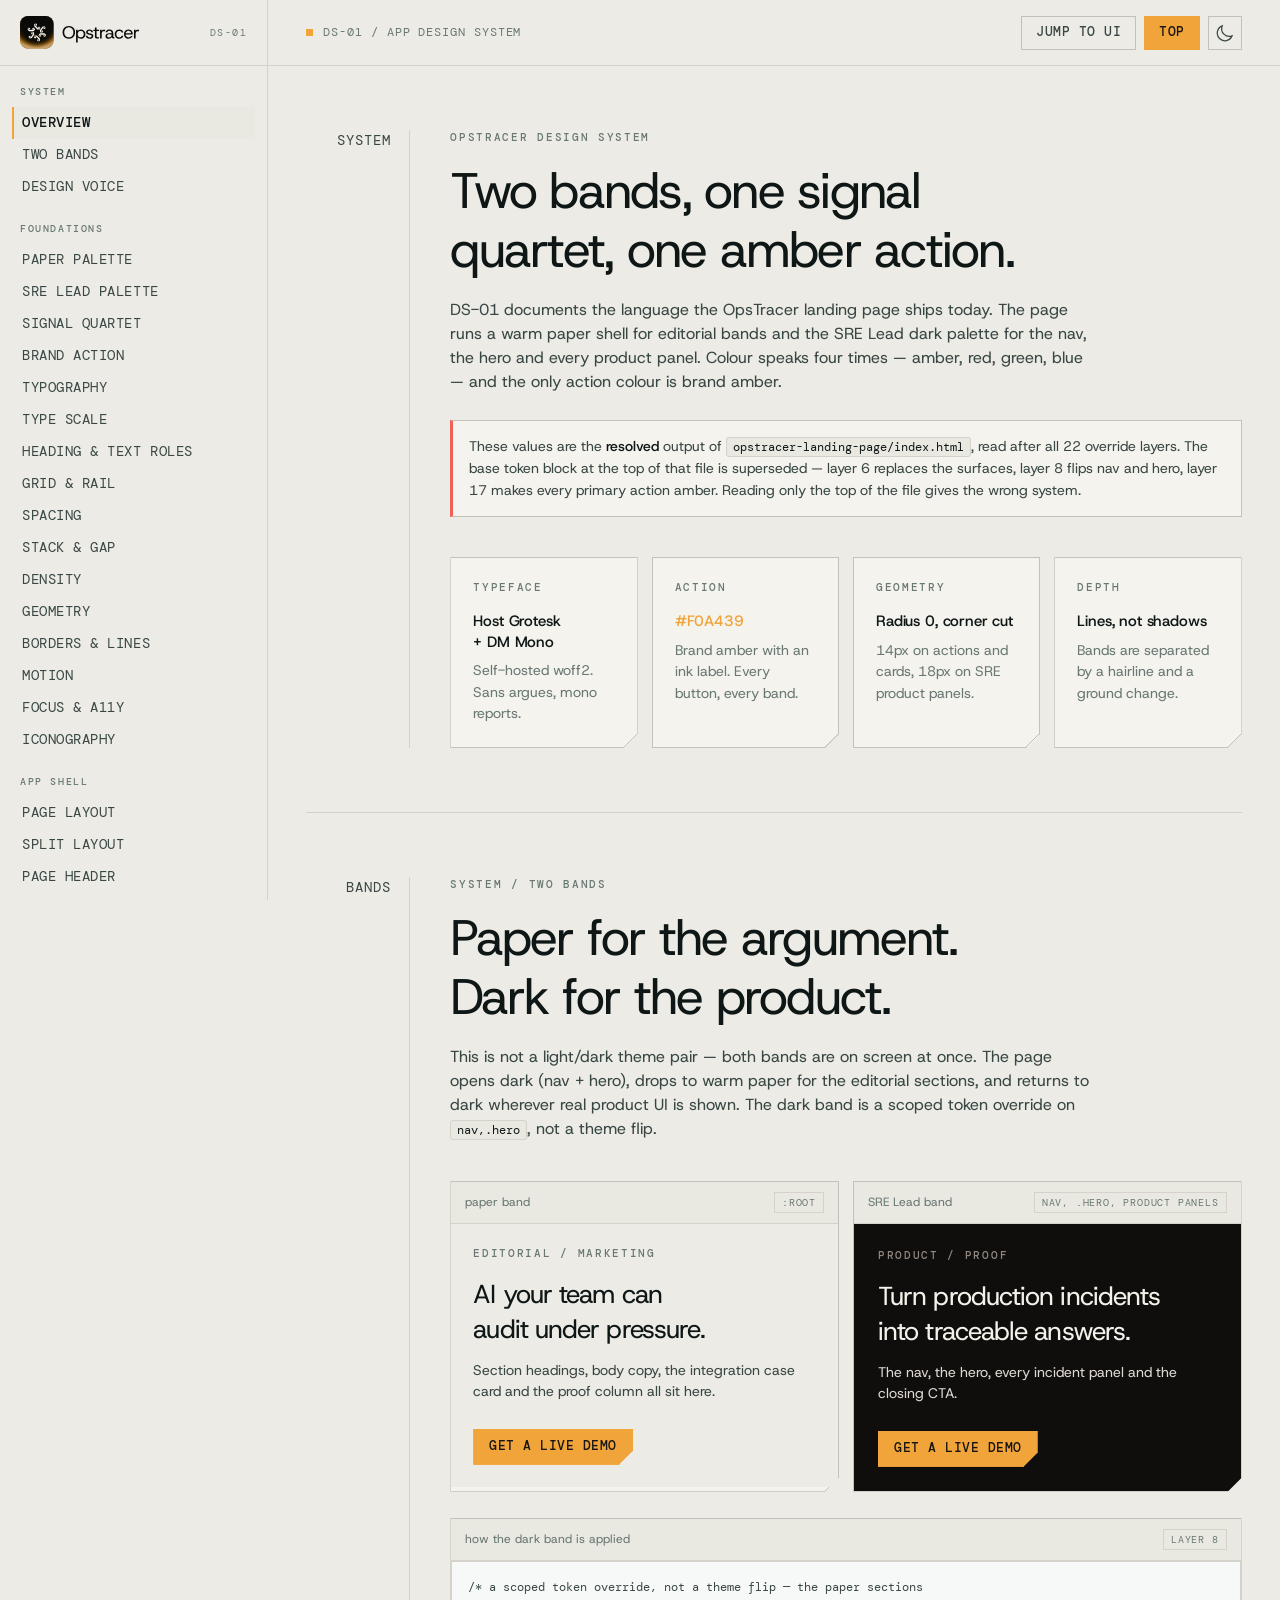
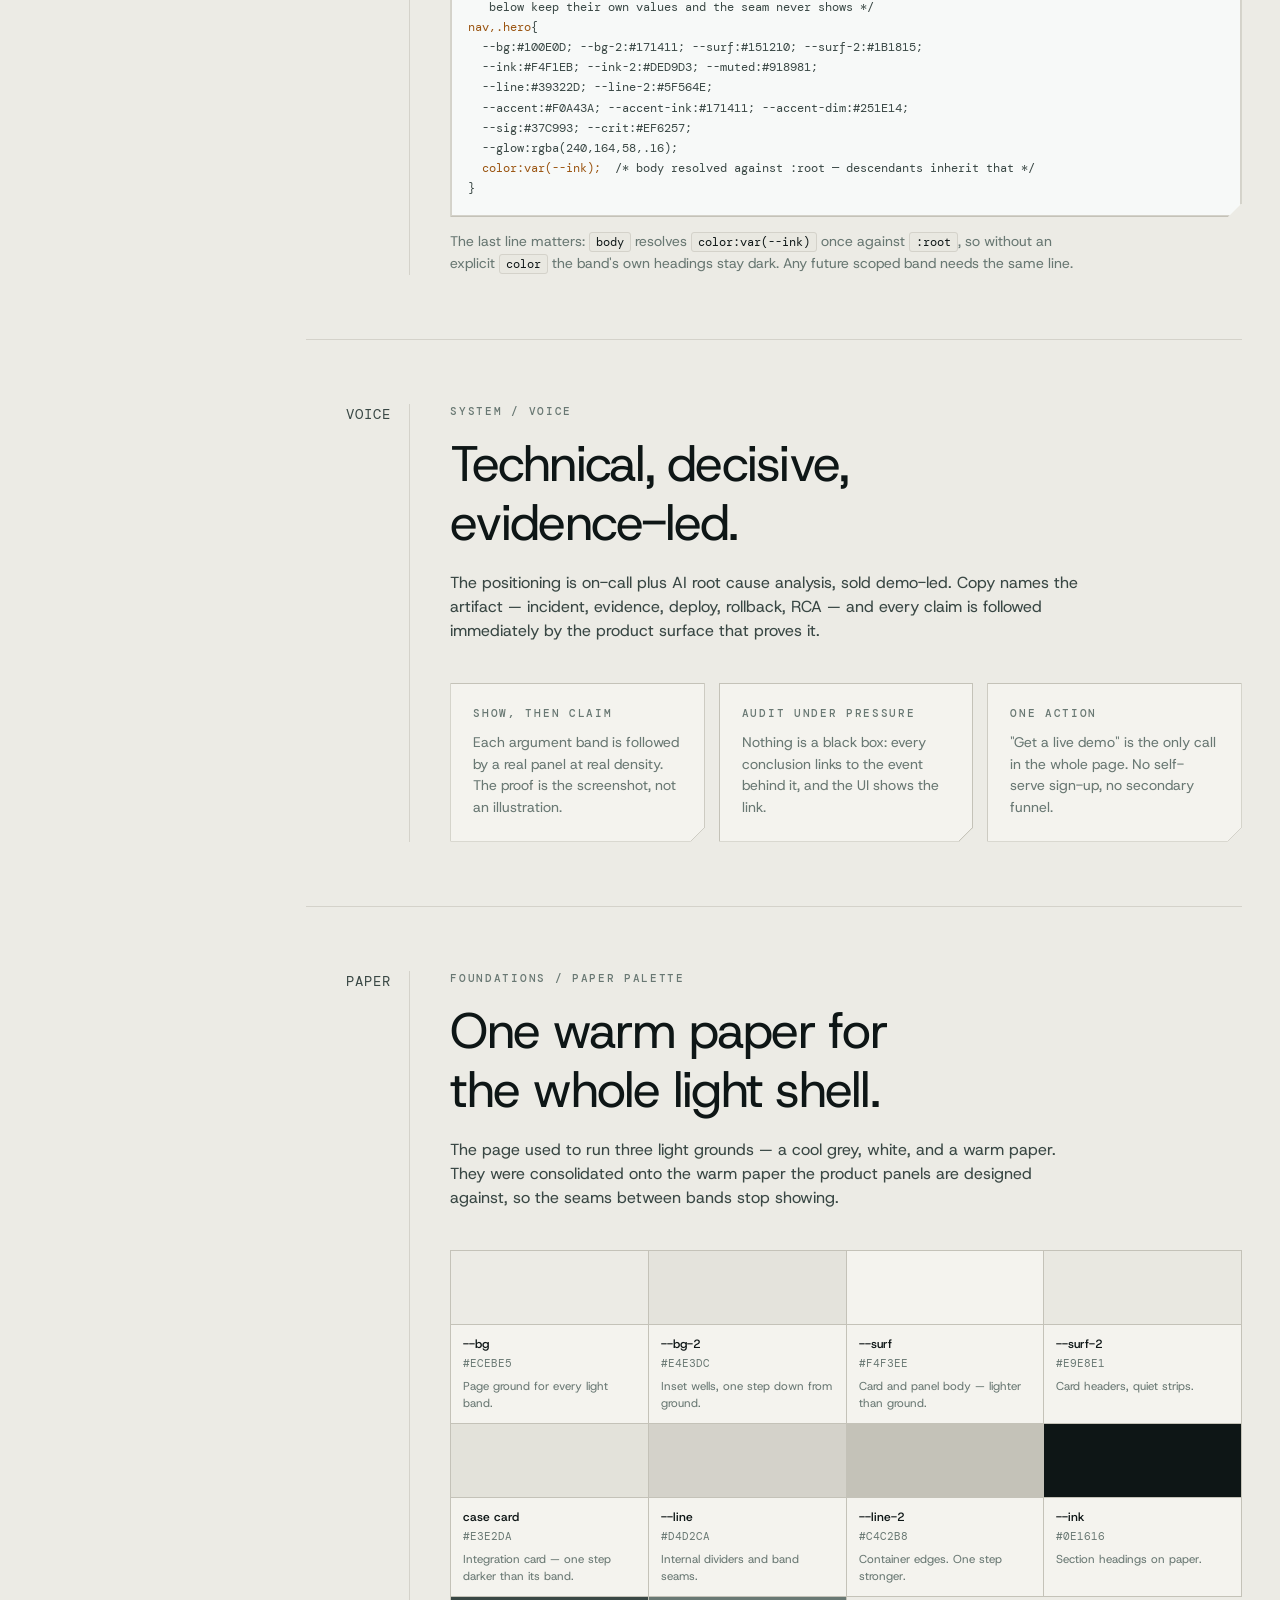
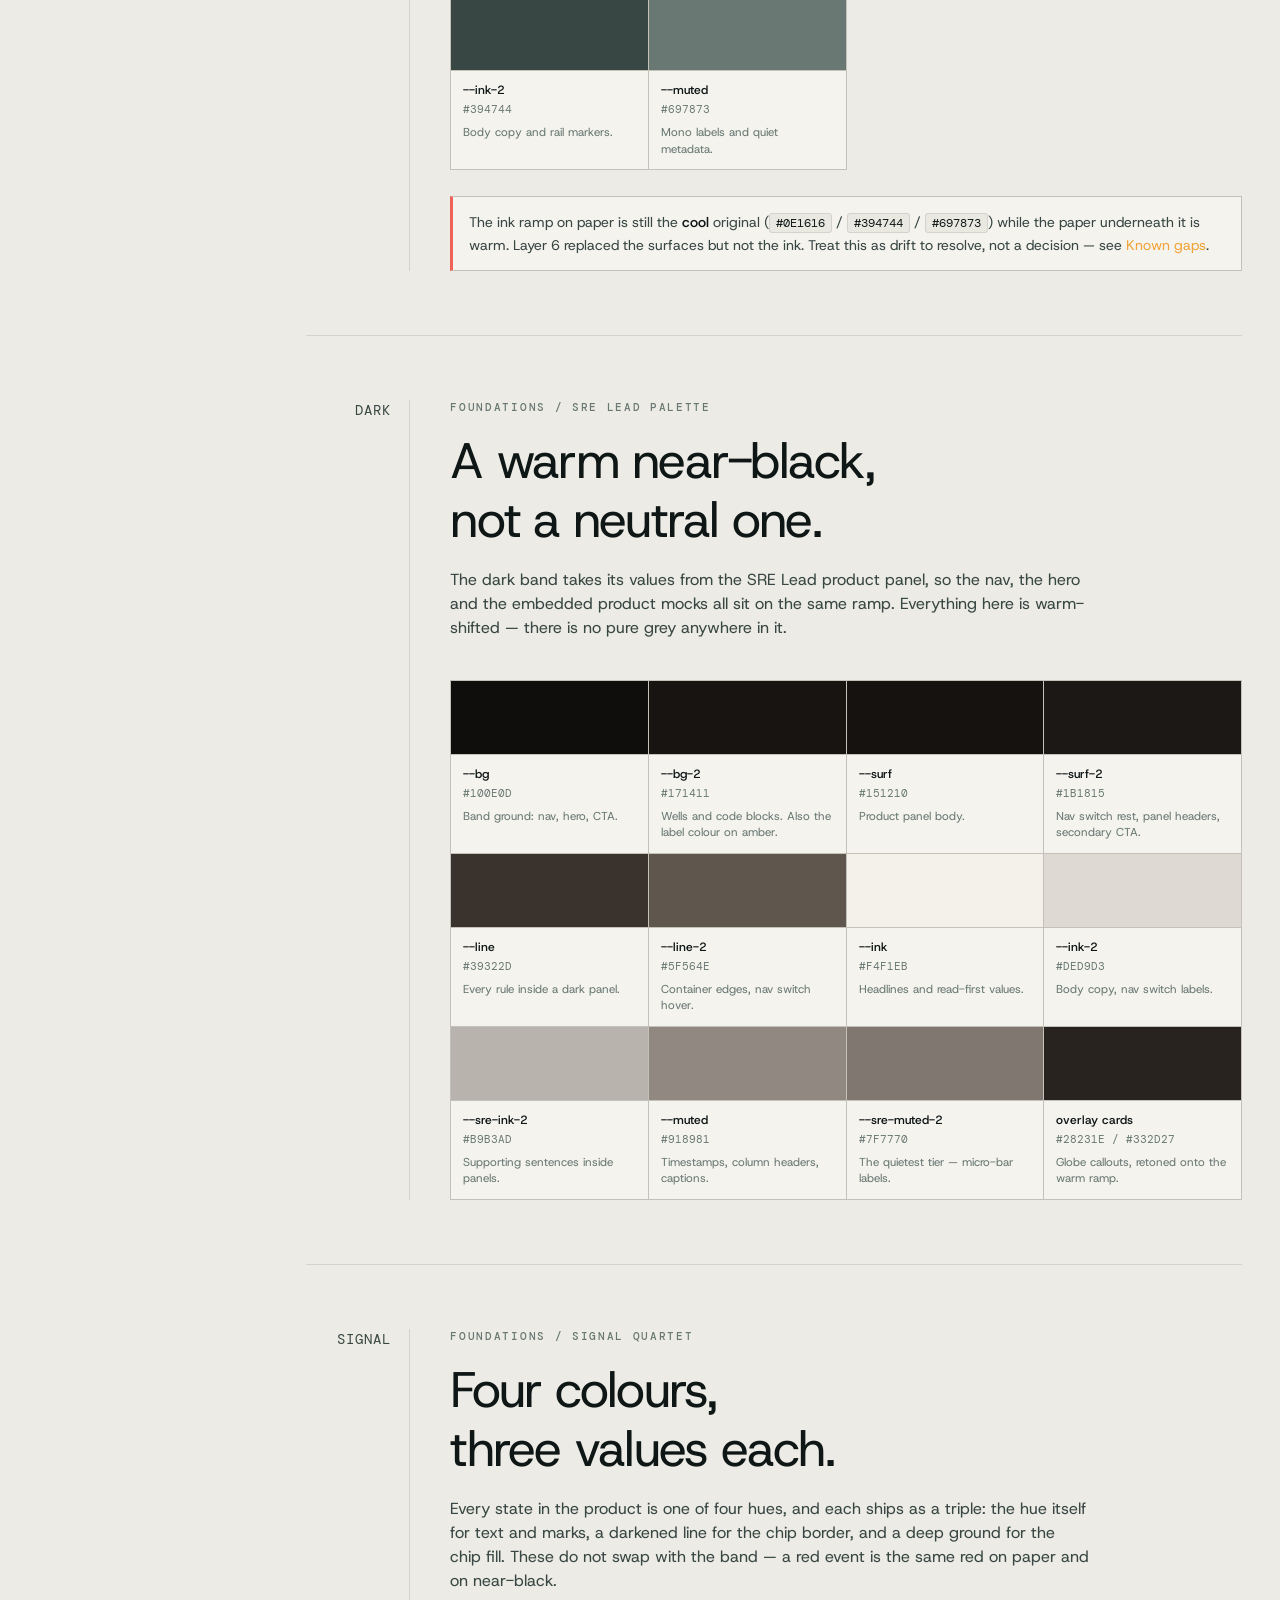
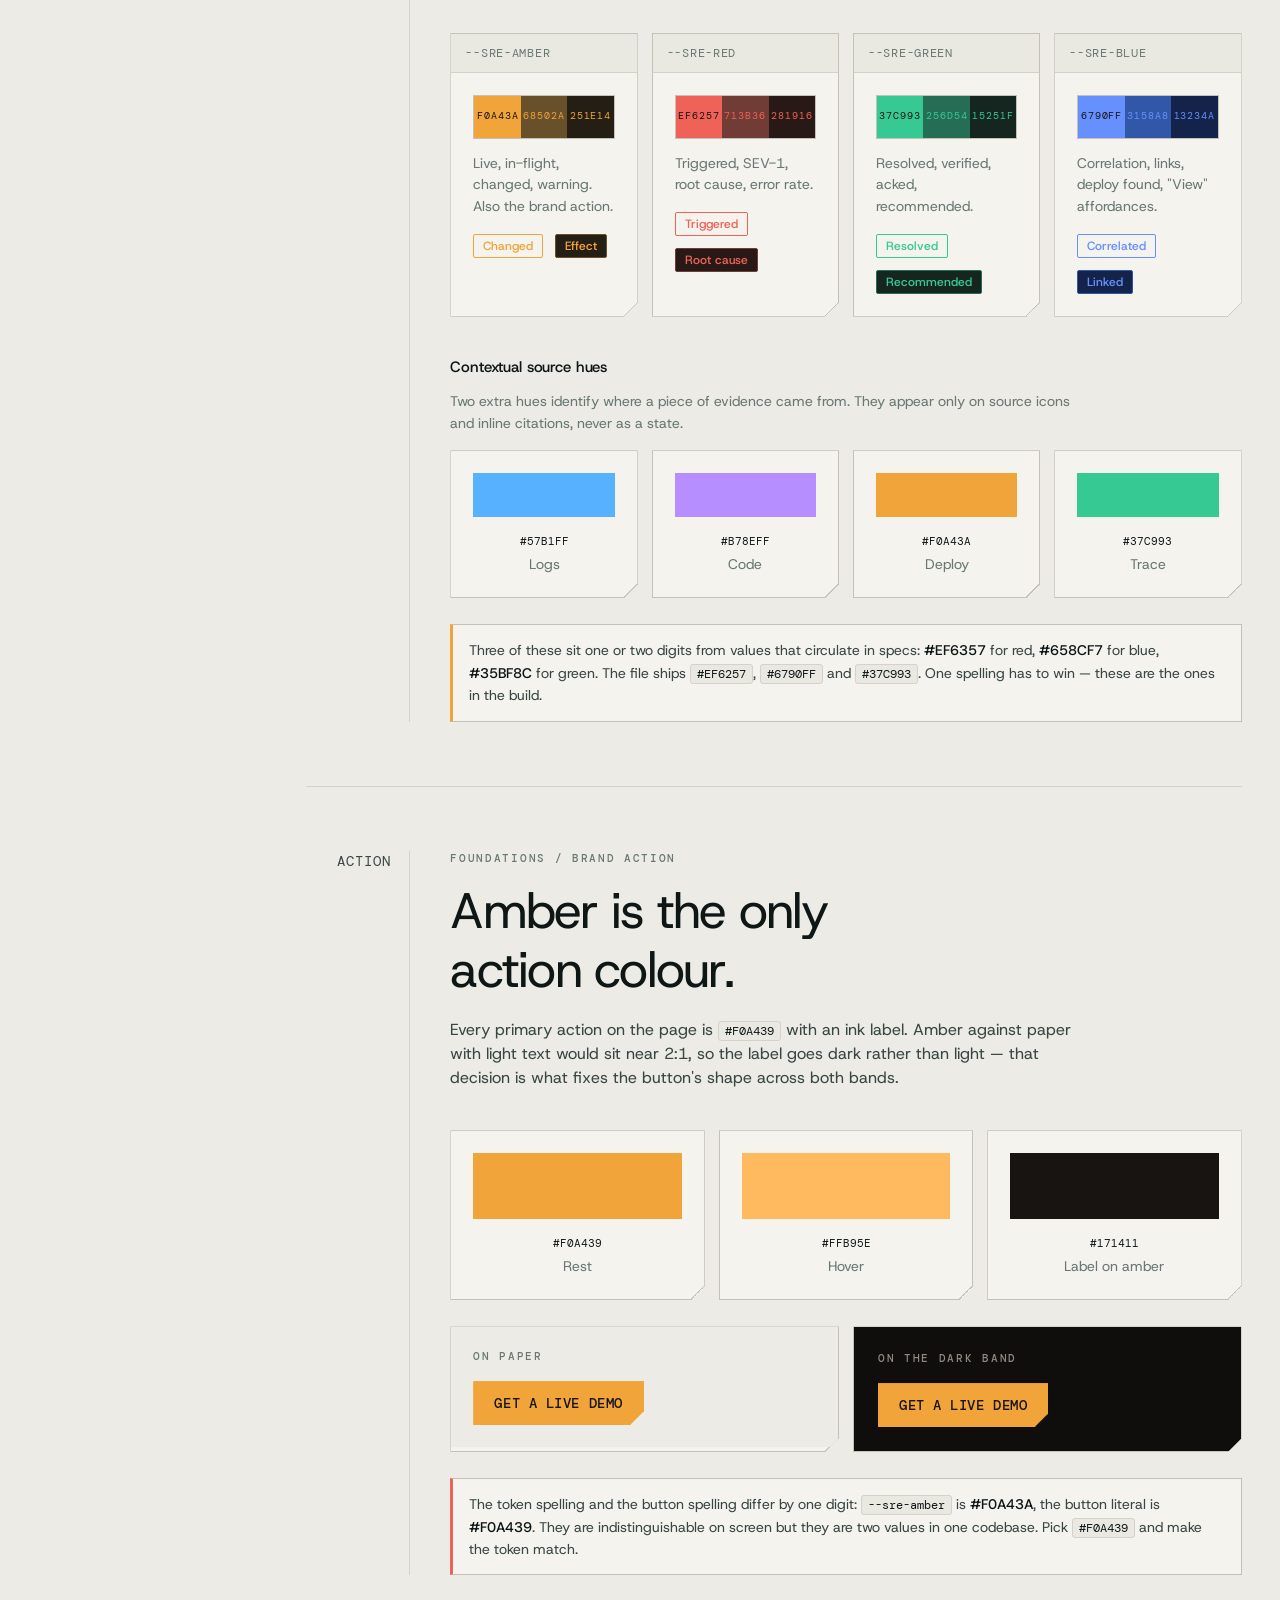
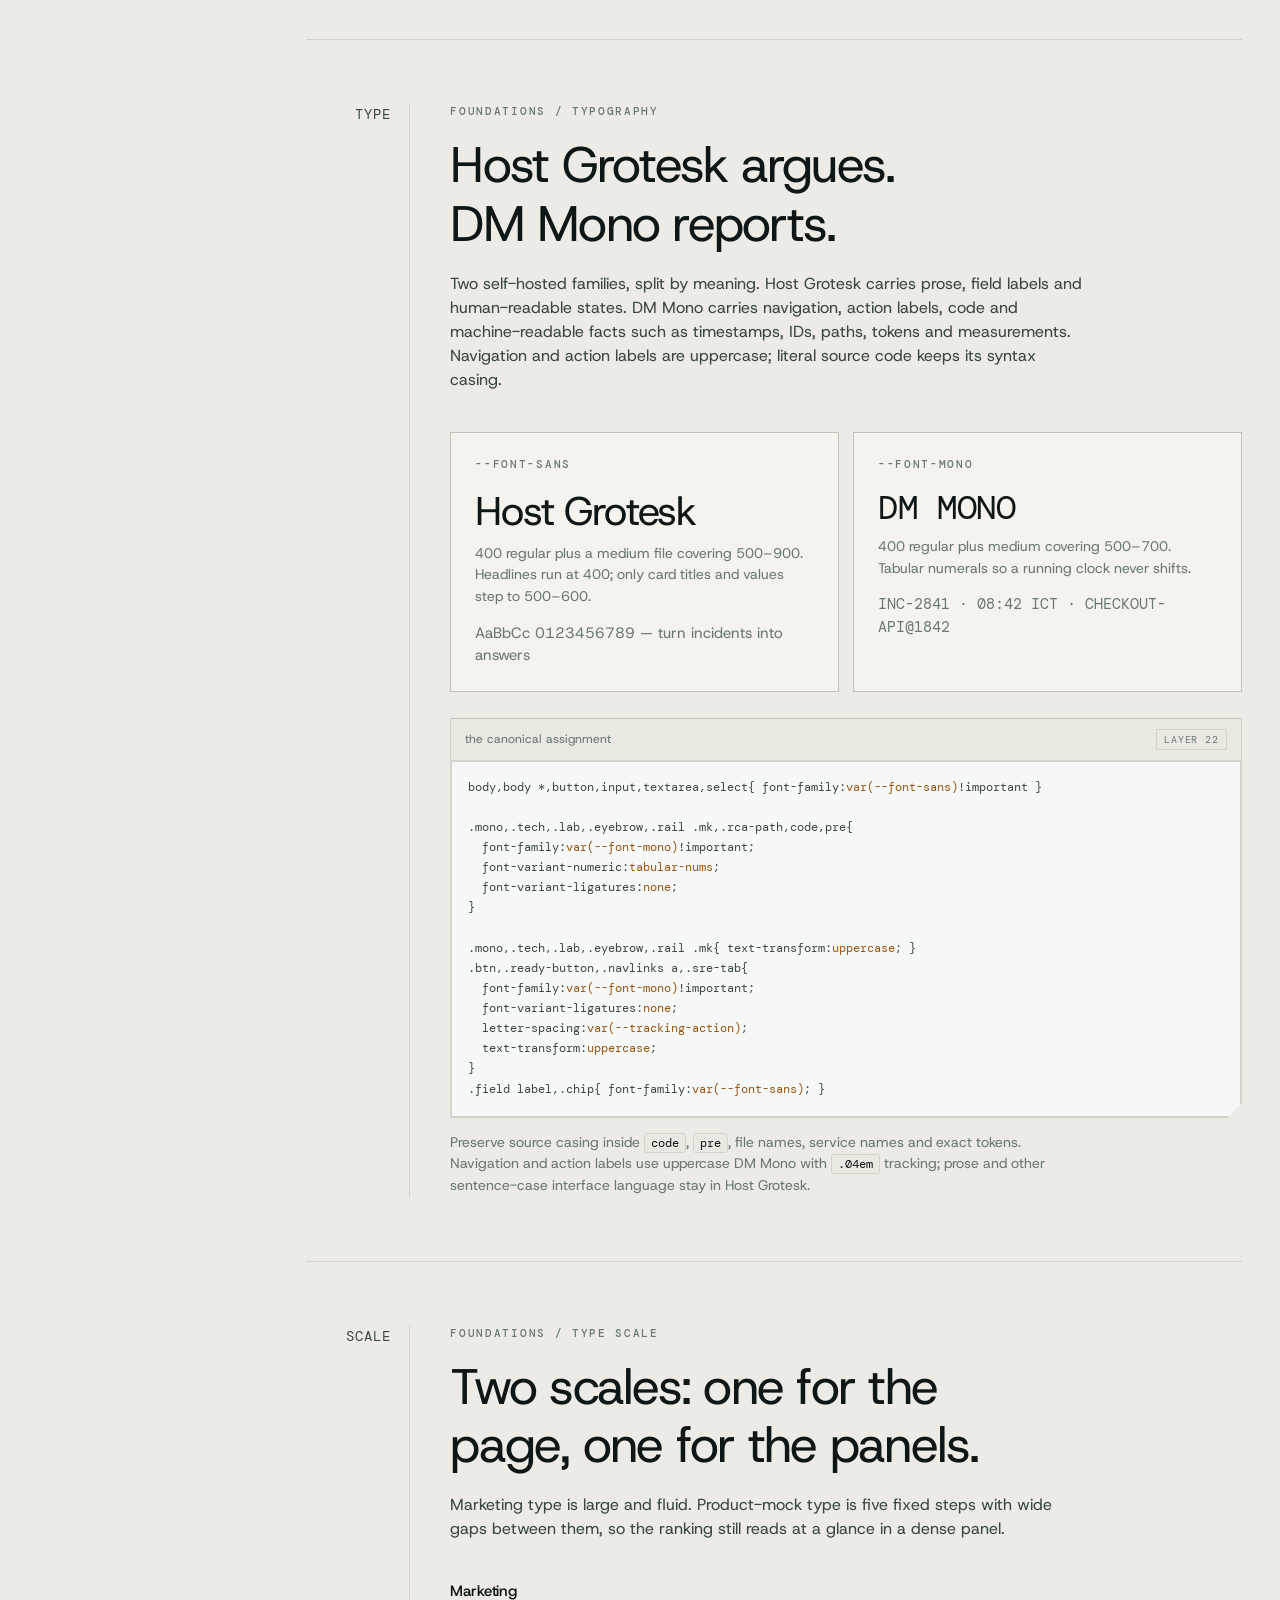
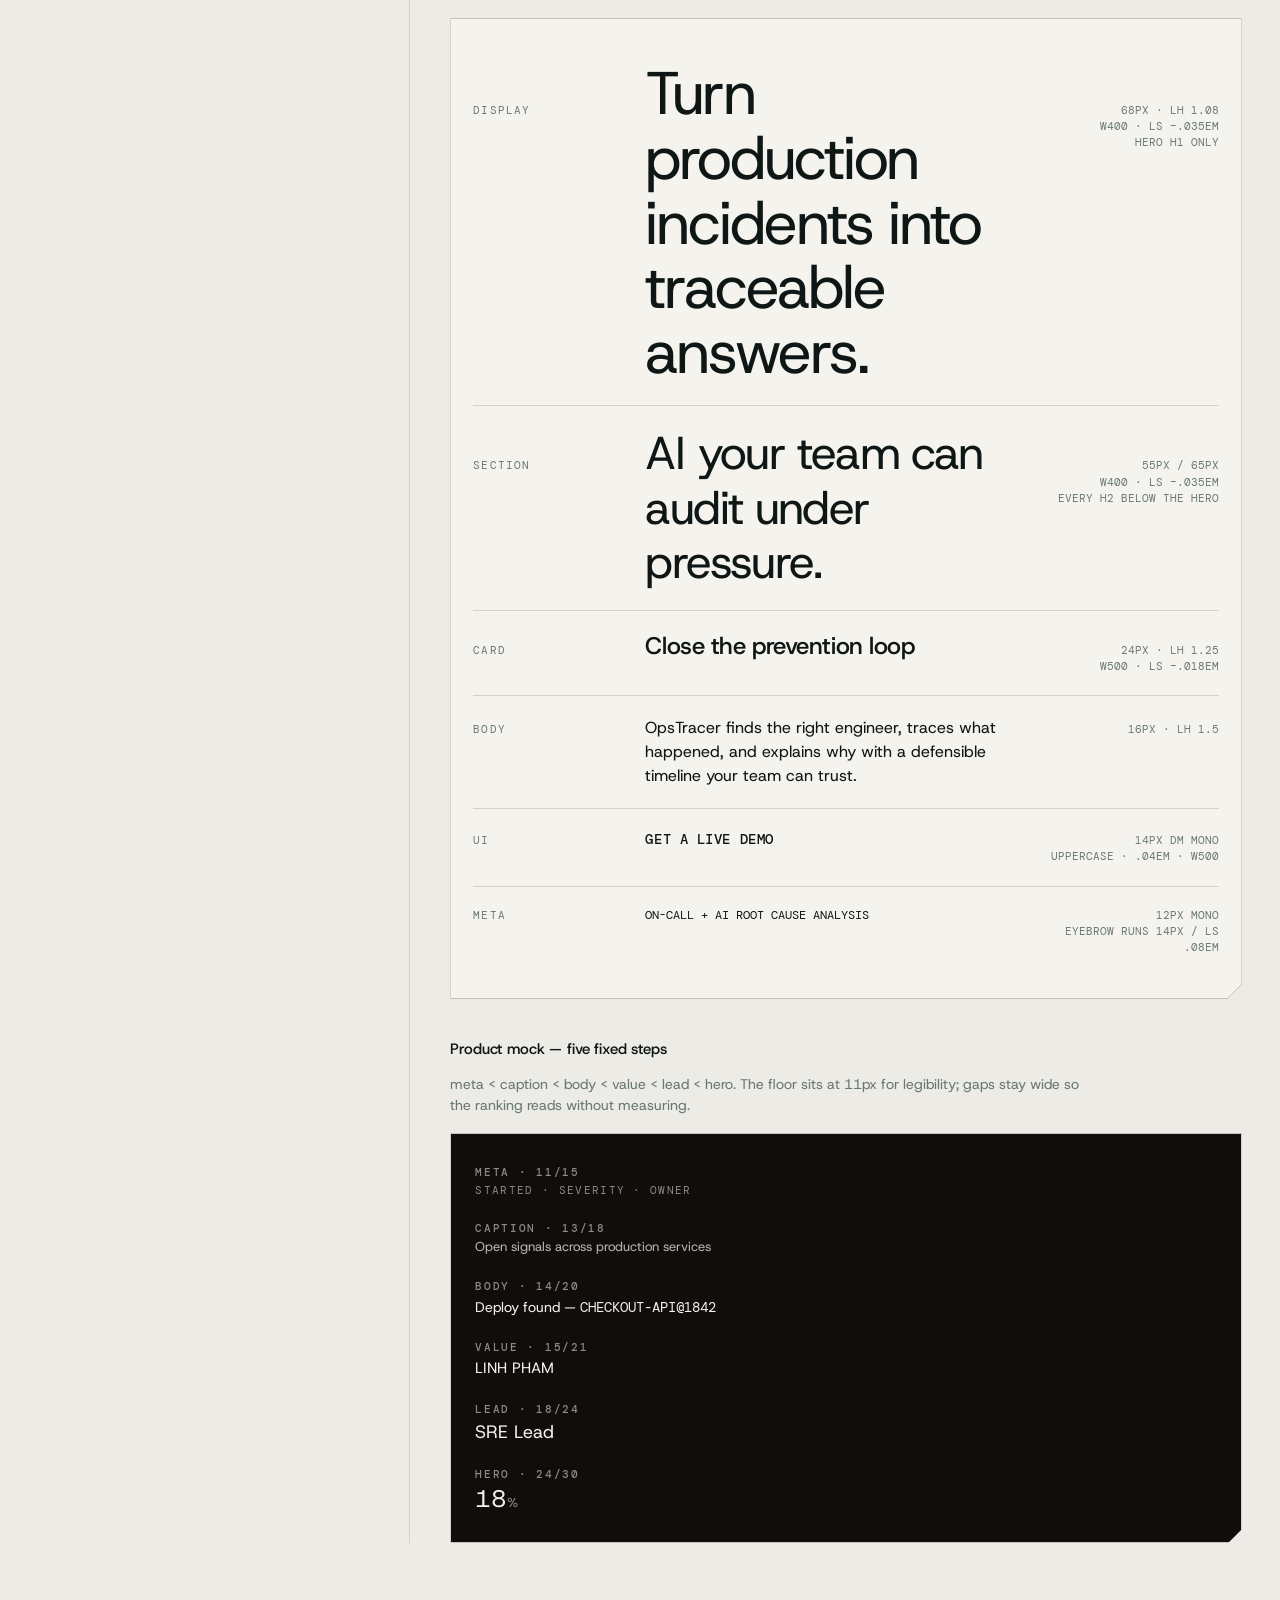
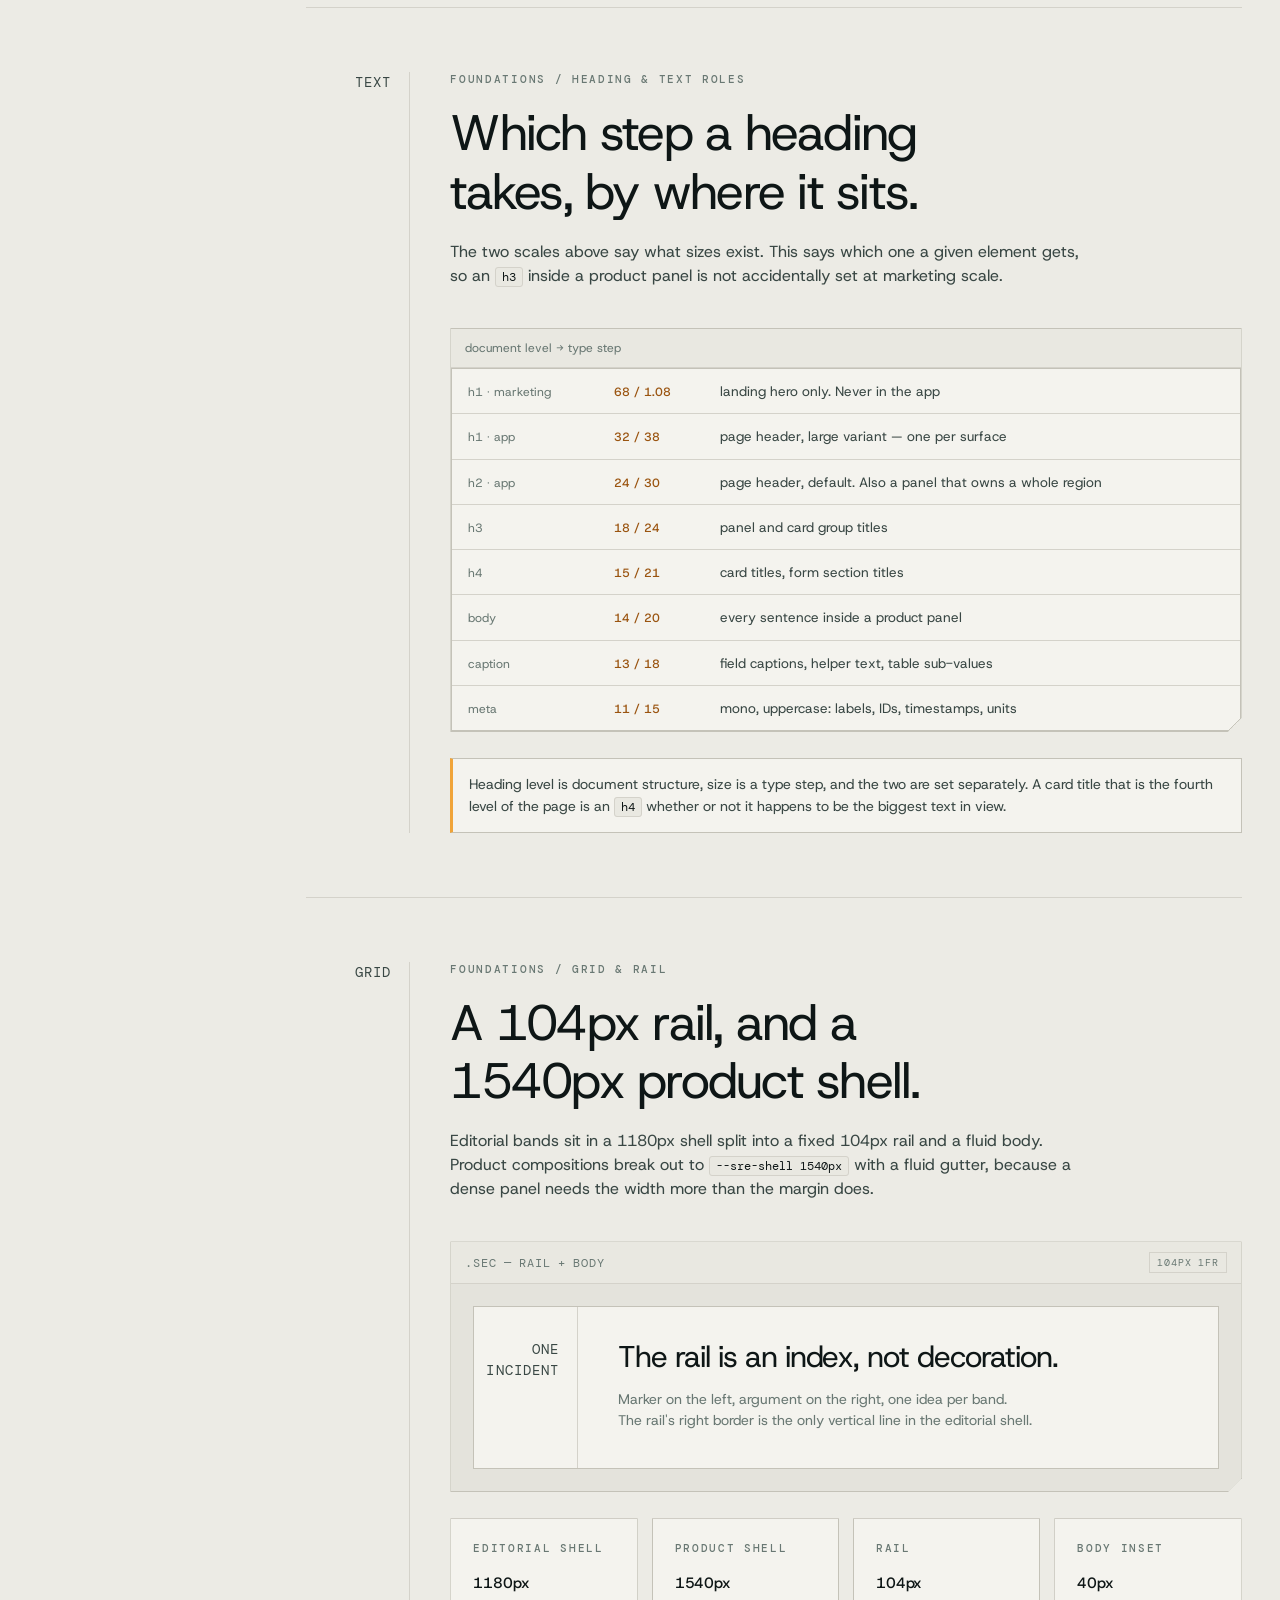
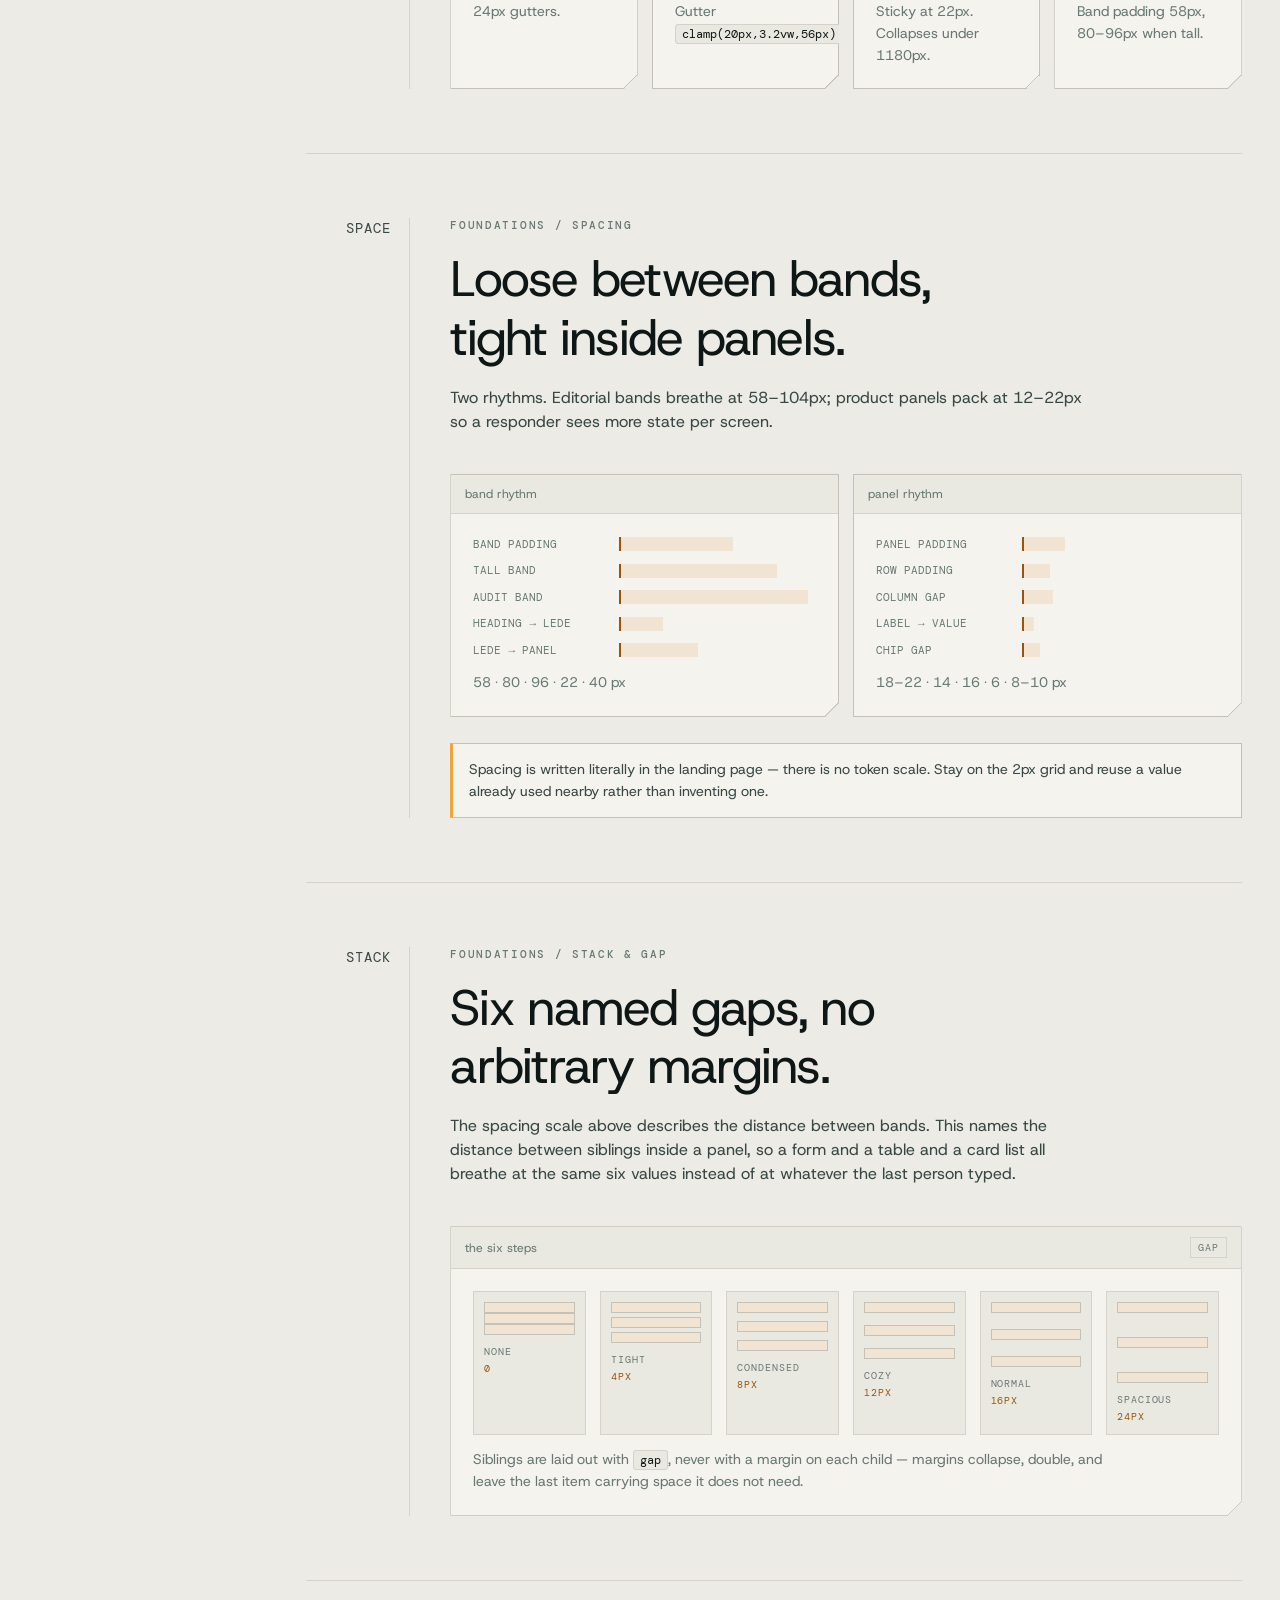
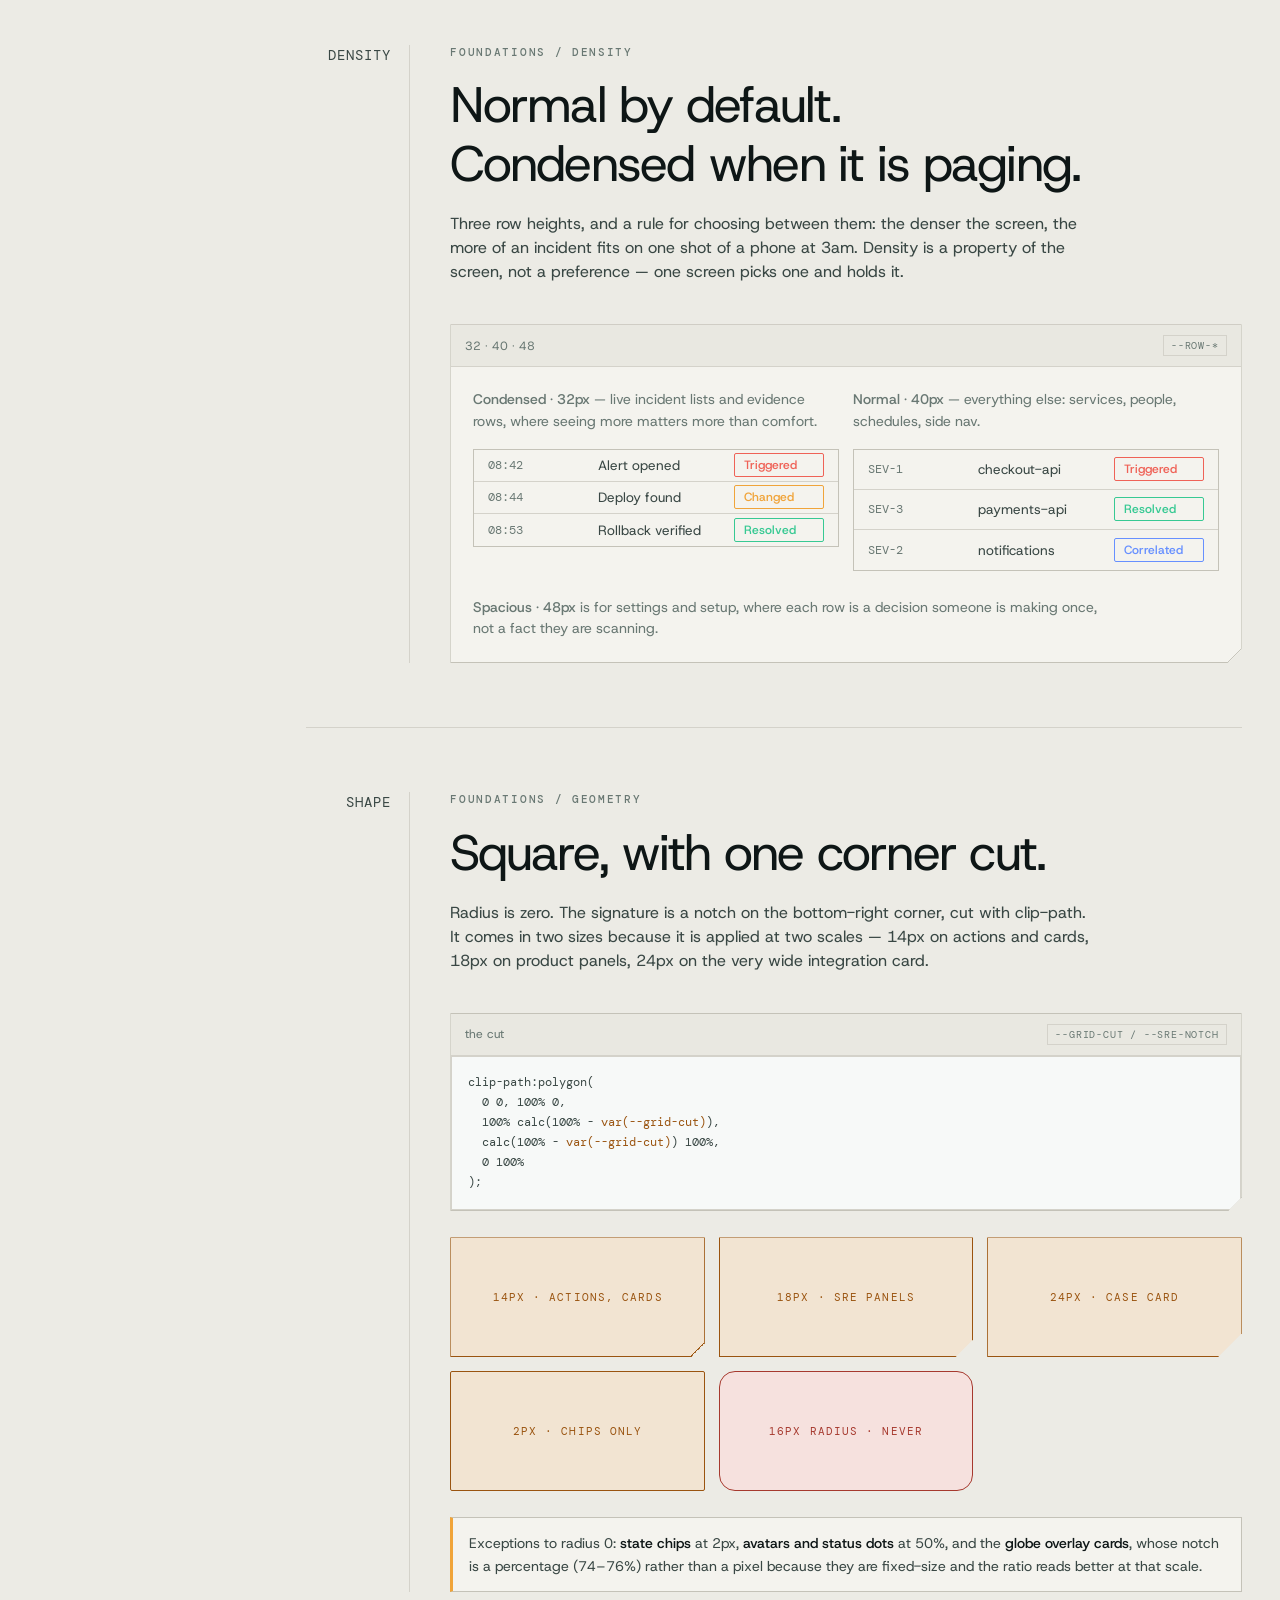
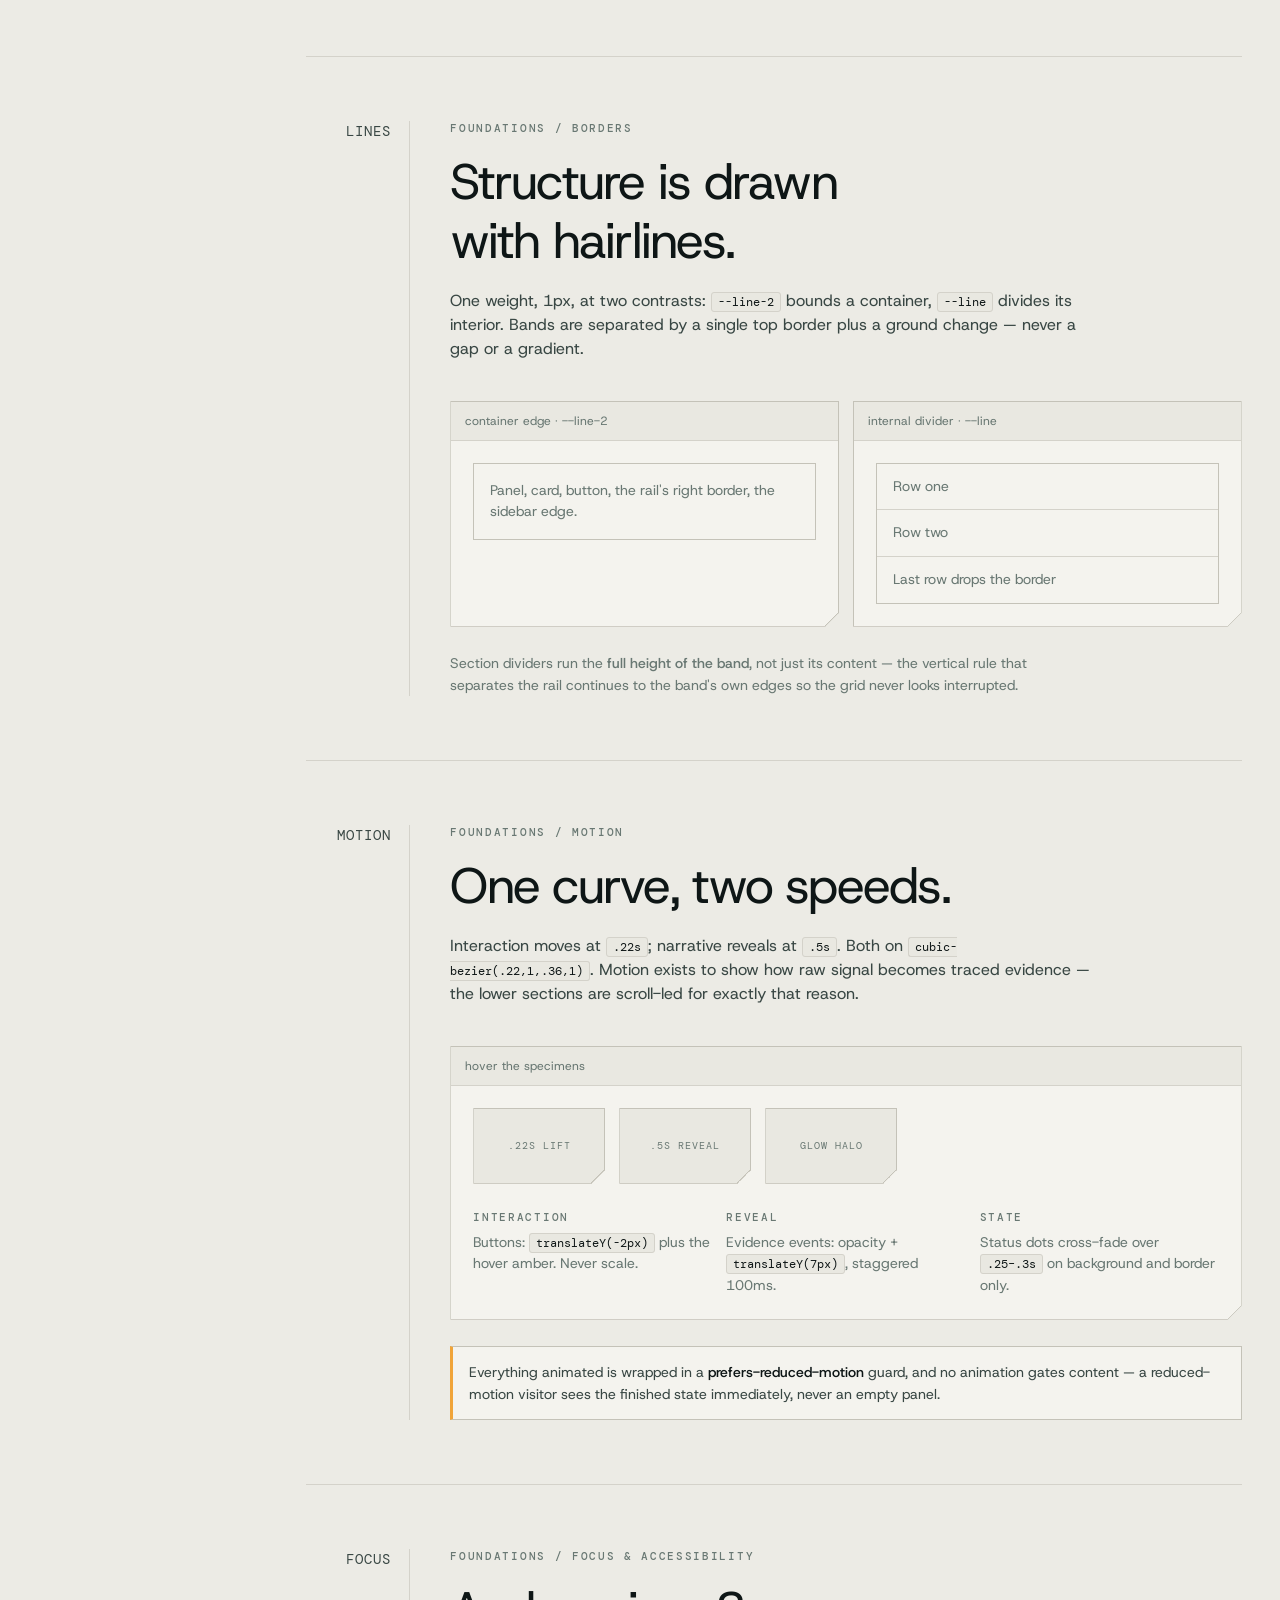
==== index.html @ 9ee056e8 "update new logo" ====
<!doctype html>
<html lang="en" data-theme="light">
<head>
<meta charset="utf-8">
<meta name="viewport" content="width=device-width, initial-scale=1">
<title>OpsTracer DS-01 — Design system</title>
<meta name="description" content="The OpsTracer design system, resolved from the shipping landing page: two bands, the SRE signal quartet, brand amber, and the components that actually render.">
<meta name="color-scheme" content="light dark">
<meta name="theme-color" content="#ECEBE5" media="(prefers-color-scheme: light)">
<meta name="theme-color" content="#100E0D" media="(prefers-color-scheme: dark)">
<link rel="icon" href="data:image/svg+xml,%3Csvg xmlns='http://www.w3.org/2000/svg' viewBox='0 0 32 32'%3E%3Crect width='32' height='32' fill='%23100E0D'/%3E%3Ccircle cx='16' cy='16' r='6' fill='%23F0A439'/%3E%3C/svg%3E">
<style>
/* ===========================================================================
   OpsTracer DS-01
   Values here are the RESOLVED output of opstracer-landing-page/index.html —
   read after all 22 override layers, not from the base token block. The page
   runs two bands: warm paper for the light shell, and the SRE Lead dark
   palette for nav, hero and every product panel.
   =========================================================================== */

@font-face{font-family:"Host Grotesk";src:url("assets/fonts/HostGrotesk-Regular.woff2") format("woff2");font-style:normal;font-weight:400;font-display:swap}
@font-face{font-family:"Host Grotesk";src:url("assets/fonts/HostGrotesk-Medium.woff2") format("woff2");font-style:normal;font-weight:500 900;font-display:swap}
@font-face{font-family:"DM Mono";src:url("assets/fonts/DMMono-Regular.woff2") format("woff2");font-style:normal;font-weight:400;font-display:swap}
@font-face{font-family:"DM Mono";src:url("assets/fonts/DMMono-Medium.woff2") format("woff2");font-style:normal;font-weight:500 700;font-display:swap}

:root{
  /* --- paper band (the light shell) -------------------------------------- */
  --bg:#ECEBE5; --bg-2:#E4E3DC; --surf:#F4F3EE; --surf-2:#E9E8E1;
  --line:#D4D2CA; --line-2:#C4C2B8;
  --ink:#0E1616; --ink-2:#394744; --muted:#697873;
  --accent:#9A5410; --accent-ink:#FFF7EC; --accent-dim:#F2E4D2;
  --sig:#1C5F5A; --sig-dim:#DCEAE7;
  --crit:#A6392E; --crit-dim:#F6E1DE;
  --code:#F7F9F8;
  --glow:rgba(154,84,16,.10);

  /* --- brand action (theme-invariant) ------------------------------------ */
  --brand:#F0A439; --brand-hover:#FFB95E; --brand-ink:#171411;

  /* --- SRE signal quartet (theme-invariant) ------------------------------ */
  --sre-amber:#F0A43A; --sre-amber-line:#68502A; --sre-amber-bg:#251E14;
  --sre-red:#EF6257;   --sre-red-line:#713B36;   --sre-red-bg:#281916;
  --sre-green:#37C993; --sre-green-line:#256D54; --sre-green-bg:#15251F;
  --sre-blue:#6790FF;  --sre-blue-line:#3158A8;  --sre-blue-bg:#13234A;

  /* --- contextual source hues -------------------------------------------- */
  --ctx-logs:#57B1FF; --ctx-code:#B78EFF;

  /* --- SRE Lead ink ramp (used inside product panels) -------------------- */
  --sre-white:#F4F1EB; --sre-ink:#DED9D3; --sre-ink-2:#B9B3AD;
  --sre-muted:#918981; --sre-muted-2:#7F7770; --sre-line:#39322D;

  /* --- geometry ----------------------------------------------------------- */
  --grid-cut:14px;   /* buttons, cards, CTA          */
  --sre-notch:18px;  /* SRE product panels           */
  --sre-shell:1540px;

  /* --- marketing type ------------------------------------------------------ */
  --font-sans:"Host Grotesk",-apple-system,"Segoe UI",Helvetica,Arial,sans-serif;
  --font-mono:"DM Mono",ui-monospace,SFMono-Regular,Menlo,monospace;
  --type-display:68px;   --leading-display:1.08;
  --type-section:55px;   --leading-section:1.18;
  --type-card:1.5rem;    --leading-card:1.25;
  --type-body:1rem;      --leading-body:1.5;
  --type-ui:.875rem;     --leading-ui:1.4286;
  --type-meta:.75rem;    --leading-meta:1.3333;
  --tracking-action:.04em;

  /* --- product-mock type (five fixed steps) -------------------------------- */
  --sre-t-meta:11px;    --sre-lh-meta:15px;
  --sre-t-caption:13px; --sre-lh-caption:18px;
  --sre-t-body:14px;    --sre-lh-body:20px;
  --sre-t-value:15px;   --sre-lh-value:21px;
  --sre-t-lead:18px;    --sre-lh-lead:24px;
  --sre-t-hero:24px;    --sre-lh-hero:30px;

  --ease:cubic-bezier(.22,1,.36,1);
  --dur:.22s;
  --sidebar:268px;
}

/* the SRE Lead palette — the dark band on the page, the dark theme here */
@media (prefers-color-scheme: dark){
  :root:not([data-theme="light"]){
    --bg:#100E0D; --bg-2:#171411; --surf:#151210; --surf-2:#1B1815;
    --line:#39322D; --line-2:#5F564E;
    --ink:#F4F1EB; --ink-2:#DED9D3; --muted:#918981;
    --accent:#F0A43A; --accent-ink:#171411; --accent-dim:#251E14;
    --sig:#37C993; --sig-dim:#15251F;
    --crit:#EF6257; --crit-dim:#281916;
    --code:#171411;
    --glow:rgba(240,164,58,.16);
  }
}
:root[data-theme="dark"]{
  --bg:#100E0D; --bg-2:#171411; --surf:#151210; --surf-2:#1B1815;
  --line:#39322D; --line-2:#5F564E;
  --ink:#F4F1EB; --ink-2:#DED9D3; --muted:#918981;
  --accent:#F0A43A; --accent-ink:#171411; --accent-dim:#251E14;
  --sig:#37C993; --sig-dim:#15251F;
  --crit:#EF6257; --crit-dim:#281916;
  --code:#171411;
  --glow:rgba(240,164,58,.16);
}

*{box-sizing:border-box}
html{scroll-behavior:smooth}

/* ---- scrollbars ------------------------------------------------------------
   native scrollbars were rendering in the OS colour scheme, so a dark-mode OS
   painted a #282828 bar down a light page. color-scheme pins them to the theme
   the page is actually showing; the sidebar drops its bar entirely, code blocks
   get a thin one drawn from tokens. */
:root{color-scheme:light}
:root[data-theme="dark"]{color-scheme:dark}
@media (prefers-color-scheme: dark){:root:not([data-theme="light"]){color-scheme:dark}}

.sidebar{scrollbar-width:none;-ms-overflow-style:none}
.sidebar::-webkit-scrollbar{width:0;height:0}

pre.code,.frame-body.pad-0,.pgh-nav{scrollbar-width:thin;scrollbar-color:var(--line-2) transparent}
pre.code::-webkit-scrollbar,.frame-body.pad-0::-webkit-scrollbar{width:10px;height:10px}
pre.code::-webkit-scrollbar-track,.frame-body.pad-0::-webkit-scrollbar-track{background:transparent}
pre.code::-webkit-scrollbar-thumb,.frame-body.pad-0::-webkit-scrollbar-thumb{
  background:var(--line-2);border:3px solid transparent;background-clip:content-box}
pre.code::-webkit-scrollbar-thumb:hover,.frame-body.pad-0::-webkit-scrollbar-thumb:hover{
  background:var(--muted);border:3px solid transparent;background-clip:content-box}
pre.code::-webkit-scrollbar-corner,.frame-body.pad-0::-webkit-scrollbar-corner{background:transparent}
body{margin:0;background:var(--bg);color:var(--ink);
  font-family:var(--font-sans);font-size:16.5px;line-height:var(--leading-body);
  -webkit-font-smoothing:antialiased;font-kerning:normal}
h1,h2,h3,h4,h5{margin:0;font-family:var(--font-sans);font-weight:400;text-wrap:balance}
p{margin:0}
a{color:inherit;text-decoration:none}
button,input,select,textarea{font:inherit;color:inherit}
button{cursor:pointer}
img,svg{max-width:100%}
:focus-visible{outline:2px solid var(--accent);outline-offset:3px}

/* ---- Nucleo icon system ---------------------------------------------------
   Outline SVGs are kept as repository-local source assets, normalized to
   white-alpha, then embedded as data-URI masks so file:// pages, WebKit, and
   srcdoc frames render them reliably. Pixel-grid artwork is out of the system.
   Controls stay one-colour and inherit currentColor. Source artwork is 30px;
   display sizes use the fixed optical scale below. */
.ui-icon{display:inline-block;width:var(--icon-size,16px);height:var(--icon-size,16px);flex:none;
  background:currentColor;-webkit-mask:var(--icon) center/contain no-repeat;mask:var(--icon) center/contain no-repeat;
  mask-mode:alpha}
.btn-lead::after,.ready-button::after,.navlinks a::after{mask-mode:alpha}
.icon-xs{--icon-size:14px}.icon-sm{--icon-size:16px}.icon-md{--icon-size:20px}.icon-lg{--icon-size:24px}
/* icon-tokens:start — generated by tools/build-icons.mjs, do not hand-edit */
/* Icon tokens. One outline family, delivered as white-alpha data-URI masks.
   Regenerate after dropping new SVGs into assets/icons/ or assets/figma-components/:
     node tools/build-icons.mjs
   The builder refuses pixel-grid artwork, so the outline family cannot regress. */
:root{
  --ico-ai:url("[data-uri]");
  --ico-alert:url("[data-uri]");
  --ico-arrow-down:url("[data-uri]");
  --ico-arrow-left:url("[data-uri]");
  --ico-arrow-right:url("[data-uri]");
  --ico-arrow-up:url("[data-uri]");
  --ico-bell:url("[data-uri]");
  --ico-calendar:url("[data-uri]");
  --ico-chart:url("[data-uri]");
  --ico-chat:url("[data-uri]");
  --ico-check:url("[data-uri]");
  --ico-chevron-down:url("[data-uri]");
  --ico-clock:url("[data-uri]");
  --ico-close:url("[data-uri]");
  --ico-copy:url("[data-uri]");
  --ico-deploy:url("[data-uri]");
  --ico-folder:url("[data-uri]");
  --ico-grid:url("[data-uri]");
  --ico-menu:url("[data-uri]");
  --ico-moon:url("[data-uri]");
  --ico-more:url("[data-uri]");
  --ico-play:url("[data-uri]");
  --ico-search:url("[data-uri]");
  --ico-sort:url("[data-uri]");
  --ico-sun:url("[data-uri]");
  --ico-trend-down:url("[data-uri]");
  --ico-trend-up:url("[data-uri]");
  --ico-users:url("[data-uri]");
}
.icon-ai{--icon:var(--ico-ai)}.icon-alert{--icon:var(--ico-alert)}.icon-arrow-down{--icon:var(--ico-arrow-down)}.icon-arrow-left{--icon:var(--ico-arrow-left)}.icon-arrow-right{--icon:var(--ico-arrow-right)}.icon-arrow-up{--icon:var(--ico-arrow-up)}.icon-bell{--icon:var(--ico-bell)}.icon-calendar{--icon:var(--ico-calendar)}.icon-chart{--icon:var(--ico-chart)}.icon-chat{--icon:var(--ico-chat)}.icon-check{--icon:var(--ico-check)}.icon-chevron-down{--icon:var(--ico-chevron-down)}.icon-clock{--icon:var(--ico-clock)}.icon-close{--icon:var(--ico-close)}.icon-copy{--icon:var(--ico-copy)}.icon-deploy{--icon:var(--ico-deploy)}.icon-folder{--icon:var(--ico-folder)}.icon-grid{--icon:var(--ico-grid)}.icon-menu{--icon:var(--ico-menu)}.icon-moon{--icon:var(--ico-moon)}.icon-more{--icon:var(--ico-more)}.icon-play{--icon:var(--ico-play)}.icon-search{--icon:var(--ico-search)}.icon-sort{--icon:var(--ico-sort)}.icon-sun{--icon:var(--ico-sun)}.icon-trend-down{--icon:var(--ico-trend-down)}.icon-trend-up{--icon:var(--ico-trend-up)}.icon-users{--icon:var(--ico-users)}
/* icon-tokens:end */

.mono{font-family:var(--font-mono);font-variant-numeric:tabular-nums;font-variant-ligatures:none;text-transform:uppercase}
.tech{font-family:var(--font-mono);font-variant-numeric:tabular-nums;font-variant-ligatures:none;text-transform:uppercase}
.lab{font-family:var(--font-mono);font-size:10.5px;font-weight:500;letter-spacing:.16em;text-transform:uppercase;color:var(--muted)}

/* ---- document shell -------------------------------------------------------- */
.shell{display:grid;grid-template-columns:var(--sidebar) minmax(0,1fr);min-height:100vh}
.sidebar{position:fixed;left:0;top:0;bottom:0;width:var(--sidebar);z-index:30;
  background:var(--bg);border-right:1px solid var(--line);overflow:auto;padding:0 0 48px}
.side-brand{display:flex;align-items:center;gap:12px;height:66px;padding:0 20px;
  border-bottom:1px solid var(--line);background:var(--bg)}
.side-brand .brand-logo{display:block;width:120px;height:auto;flex:none}
.side-brand small{margin-left:auto;font-family:var(--font-mono);font-size:10px;font-weight:400;
  letter-spacing:.14em;text-transform:uppercase;color:var(--muted)}
.nav-group{padding:18px 12px 0}
.nav-label{padding:0 8px 8px;font-family:var(--font-mono);font-size:10px;font-weight:500;
  letter-spacing:.16em;text-transform:uppercase;color:var(--muted)}
.nav a{display:flex;align-items:center;justify-content:space-between;gap:8px;height:32px;padding:0 8px;
  border-left:2px solid transparent;font-family:var(--font-mono);font-size:13.5px;color:var(--ink-2);
  font-variant-ligatures:none;letter-spacing:var(--tracking-action);text-transform:uppercase;
  transition:background var(--dur) var(--ease),color var(--dur) var(--ease),border-color var(--dur) var(--ease)}
.nav a:hover{background:var(--surf-2);color:var(--ink)}
.nav a.active{background:var(--surf-2);border-left-color:var(--brand);color:var(--ink);font-weight:500}
.main{grid-column:2;min-width:0}
.topbar{position:sticky;top:0;z-index:20;height:66px;display:flex;align-items:center;gap:12px;
  padding:0 clamp(20px,3vw,44px);background:color-mix(in srgb,var(--bg) 92%,transparent);
  backdrop-filter:blur(10px);border-bottom:1px solid var(--line)}
.crumb{display:flex;align-items:center;gap:10px;white-space:nowrap;overflow:hidden;
  font-family:var(--font-mono);font-size:11.5px;letter-spacing:.08em;text-transform:uppercase;color:var(--muted)}
.crumb i{width:7px;height:7px;background:var(--brand);flex:none;font-style:normal}
.top-actions{margin-left:auto;display:flex;align-items:center;gap:8px}
.top-btn{height:34px;display:inline-flex;align-items:center;padding:0 14px;white-space:nowrap;
  background:transparent;border:1px solid var(--line-2);color:var(--ink-2);
  font-family:var(--font-mono);font-size:12.5px;font-weight:500;letter-spacing:var(--tracking-action);
  font-variant-ligatures:none;text-transform:uppercase;
  transition:border-color var(--dur) var(--ease),color var(--dur) var(--ease)}
.top-btn:hover{border-color:var(--brand);color:var(--brand)}
.top-btn.primary{background:var(--brand);border-color:var(--brand);color:var(--brand-ink)}
.top-btn.primary:hover{background:var(--brand-hover);border-color:var(--brand-hover);color:var(--brand-ink)}
#theme{width:34px;height:34px;flex:none;display:grid;place-items:center;background:transparent;
  border:1px solid var(--line-2);color:var(--ink-2);line-height:1}
#theme:hover{border-color:var(--brand);color:var(--brand)}
#theme .ic-sun{display:none}
#theme .ic-moon{display:inline}
:root[data-theme="dark"] #theme .ic-sun{display:inline}
:root[data-theme="dark"] #theme .ic-moon{display:none}
@media (prefers-color-scheme: dark){
  :root:not([data-theme="light"]) #theme .ic-sun{display:inline}
  :root:not([data-theme="light"]) #theme .ic-moon{display:none}
}
#menu{display:none;place-items:center;width:34px;height:34px;flex:none;background:transparent;
  border:1px solid var(--line-2);color:var(--ink-2);line-height:1}
#menu .icon-close{display:none}
#menu[aria-expanded="true"] .icon-menu{display:none}
#menu[aria-expanded="true"] .icon-close{display:inline-block}
.skip{position:absolute;left:-9999px}
.skip:focus{left:12px;top:12px;z-index:60;background:var(--brand);color:var(--brand-ink);padding:8px 14px;font-family:var(--font-sans);font-size:12px}

/* ---- page rail ------------------------------------------------------------- */
.page{max-width:1180px;margin:0 auto;padding:0 clamp(20px,3vw,44px) 140px}
.section{scroll-margin-top:86px;padding:64px 0;border-bottom:1px solid var(--line)}
.section:last-child{border-bottom:0}
.sec-rail{display:grid;grid-template-columns:104px minmax(0,1fr)}
.sec-rail .mk{border-right:1px solid var(--line);padding-right:18px;text-align:right;
  font-family:var(--font-mono);font-size:14px;letter-spacing:.08em;text-transform:uppercase;color:var(--ink-2)}
.sec-rail .bd{padding-left:40px;min-width:0}
.section h2{font-size:clamp(2.375rem,3.9vw,var(--type-section));line-height:var(--leading-section);letter-spacing:-.035em;max-width:20ch}
.section h3{font-size:var(--type-card);line-height:var(--leading-card);letter-spacing:-.018em;font-weight:500}
.section h4{font-size:15px;line-height:1.35;font-weight:600;letter-spacing:-.01em}
.lede{max-width:64ch;margin-top:18px;color:var(--ink-2);font-size:var(--type-body);line-height:var(--leading-body)}
.note{max-width:70ch;margin-top:14px;color:var(--muted);font-size:14px;line-height:1.55}
.stack{display:flex;flex-direction:column;gap:14px}
.grid{display:grid;gap:14px}
.grid>*,.stack>*{min-width:0}
.g2{grid-template-columns:repeat(2,minmax(0,1fr))}
.g3{grid-template-columns:repeat(3,minmax(0,1fr))}
.g4{grid-template-columns:repeat(4,minmax(0,1fr))}
.row{display:flex;flex-wrap:wrap;gap:12px;align-items:center}
.mt-l{margin-top:40px}.mt-m{margin-top:26px}.mt-s{margin-top:16px}

/* ---- specimen frames -------------------------------------------------------- */
.frame{background:var(--surf);border:1px solid var(--line-2);
  clip-path:polygon(0 0,100% 0,100% calc(100% - var(--grid-cut)),calc(100% - var(--grid-cut)) 100%,0 100%)}
.frame-bar{display:flex;align-items:center;gap:10px;flex-wrap:wrap;padding:10px 14px;
  border-bottom:1px solid var(--line);background:var(--surf-2)}
.frame-bar .t{font-family:var(--font-sans);font-size:12px;letter-spacing:0;color:var(--muted)}
.frame-bar .t.tech{font-family:var(--font-mono);letter-spacing:.06em;text-transform:uppercase}
.frame-bar .src{margin-left:auto;font-family:var(--font-mono);font-size:10px;letter-spacing:.08em;
  text-transform:uppercase;color:var(--muted);border:1px solid var(--line);padding:2px 7px}
.frame-body{padding:22px}
.frame-body.pad-0{padding:0;overflow-x:auto}
.frame-body.tint{background:var(--bg-2)}
/* a stage that is always the SRE Lead dark band, in either theme */
.stage{background:#100E0D;color:#F4F1EB;padding:24px}
.stage .lab{color:#918981}
.tok{font-family:var(--font-mono);font-size:12px;padding:1px 6px;border-radius:3px;
  background:var(--surf-2);border:1px solid var(--line);color:var(--ink)}
.stage .tok{background:#1B1815;border-color:#39322D;color:#F4F1EB}
pre.code{margin:0;background:var(--code);border:1px solid var(--line);padding:16px;overflow:auto;
  font-family:var(--font-mono);font-size:11.5px;line-height:1.75;color:var(--ink-2)}
pre.code b{color:var(--accent);font-weight:400}
.callout{border:1px solid var(--line-2);border-left:3px solid var(--brand);background:var(--surf);
  padding:14px 16px;font-size:14px;line-height:1.6;color:var(--ink-2)}
.callout b{color:var(--ink);font-weight:500}
.callout.warn{border-left-color:var(--sre-red)}

/* ---- buttons ---------------------------------------------------------------- */
.btn{display:inline-flex;align-items:center;justify-content:center;
  font-family:var(--font-mono);font-size:14px;line-height:var(--leading-ui);
  font-weight:500;letter-spacing:var(--tracking-action);font-variant-ligatures:none;text-transform:uppercase;
  padding:11px 20px;border-radius:0;
  background:var(--brand);color:var(--brand-ink);border:1px solid var(--brand);
  clip-path:polygon(0 0,100% 0,100% calc(100% - var(--grid-cut)),calc(100% - var(--grid-cut)) 100%,0 100%);
  transition:background var(--dur) var(--ease),border-color var(--dur) var(--ease),transform var(--dur) var(--ease)}
.btn:hover{background:var(--brand-hover);border-color:var(--brand-hover);color:var(--brand-ink);transform:translateY(-2px)}
.btn.sm{padding:8px 15px;font-size:12.5px}
.btn.ghost{background:transparent;color:var(--ink);border-color:var(--line)}
.btn.ghost:hover{background:transparent;border-color:var(--brand);color:var(--brand);transform:none}
.btn[disabled],.btn.is-disabled{opacity:.42;pointer-events:none}
.btn-lead{position:relative;min-width:296px;padding:18px 50px;justify-content:flex-start;text-align:left;
  font-family:var(--font-mono);font-size:18px;font-weight:500;letter-spacing:var(--tracking-action);
  background:var(--brand);border:0;color:var(--brand-ink)}
.btn-lead::after{content:"";position:absolute;right:28px;width:20px;height:20px;background:currentColor;
  -webkit-mask:var(--ico-arrow-right) center/contain no-repeat;mask:var(--ico-arrow-right) center/contain no-repeat}
.ready-button{position:relative;width:240px;min-height:60px;padding:0 48px 0 28px;
  display:inline-flex;align-items:center;border:1px solid #4B433D;background:#1B1815;color:#F4F1EB;
  font-family:var(--font-mono);font-size:16px;font-weight:500;line-height:24px;letter-spacing:var(--tracking-action);
  font-variant-ligatures:none;text-transform:uppercase;
  clip-path:polygon(0 0,100% 0,100% calc(100% - var(--grid-cut)),calc(100% - var(--grid-cut)) 100%,0 100%);
  transition:background var(--dur) var(--ease),transform var(--dur) var(--ease)}
.ready-button::after{content:"";position:absolute;right:24px;width:20px;height:20px;background:currentColor;
  -webkit-mask:var(--ico-arrow-right) center/contain no-repeat;mask:var(--ico-arrow-right) center/contain no-repeat}
.ready-button:hover{transform:translateY(-2px)}
.ready-button.primary{background:var(--brand);border-color:var(--brand);color:var(--brand-ink)}
.ready-button.primary:hover{background:var(--brand-hover);border-color:var(--brand-hover)}

/* ---- nav switches ------------------------------------------------------------ */
.navlinks{display:flex;gap:4px;flex:1;min-width:0}
.navlinks a{display:flex;align-items:center;justify-content:space-between;height:42px;flex:1;padding:0 14px;
  background:#1B1815;color:#DED9D3;font-family:var(--font-mono);font-size:13px;letter-spacing:var(--tracking-action);
  font-variant-ligatures:none;text-transform:uppercase;
  transition:background var(--dur) var(--ease),color var(--dur) var(--ease)}
.navlinks a::after{content:"";width:14px;height:14px;flex:none;background:currentColor;
  -webkit-mask:var(--ico-play) center/contain no-repeat;mask:var(--ico-play) center/contain no-repeat}
.navlinks a:hover{background:#5F564E;color:#F4F1EB}

/* ---- eyebrow + rail marker ---------------------------------------------------- */
.eyebrow{display:flex;align-items:center;
  font-family:var(--font-mono);font-size:14px;letter-spacing:.08em;text-transform:uppercase;color:var(--ink-2)}
.stage .eyebrow{color:#DED9D3}

/* ---- status chips (the three that ship) ---------------------------------------- */
.chip-out{display:inline-flex;align-items:center;padding:3px 9px;border-radius:2px;
  font-family:var(--font-sans);font-size:12px;line-height:16px;font-weight:500;
  border:1px solid currentColor;background:transparent}
.chip-out.red{color:var(--sre-red)}
.chip-out.amber{color:var(--sre-amber)}
.chip-out.green{color:var(--sre-green)}
.chip-out.blue{color:var(--sre-blue)}
.chip-solid{display:inline-flex;align-items:center;padding:3px 9px;border-radius:2px;
  font-family:var(--font-sans);font-size:12px;line-height:16px;font-weight:500}
.chip-solid.red{background:var(--sre-red-bg);border:1px solid var(--sre-red-line);color:var(--sre-red)}
.chip-solid.amber{background:var(--sre-amber-bg);border:1px solid var(--sre-amber-line);color:var(--sre-amber)}
.chip-solid.green{background:var(--sre-green-bg);border:1px solid var(--sre-green-line);color:var(--sre-green)}
.chip-solid.blue{background:var(--sre-blue-bg);border:1px solid var(--sre-blue-line);color:var(--sre-blue)}
.chip-out.tech,.chip-solid.tech{font-family:var(--font-mono);text-transform:uppercase}
.pill{display:inline-block;margin-left:8px;vertical-align:1px;white-space:nowrap;
  font-family:var(--font-sans);font-size:11px;font-weight:500;letter-spacing:0;
  padding:2px 7px;border-radius:2px;background:var(--crit-dim);color:var(--crit)}
.pill.ok{background:var(--sig-dim);color:var(--sig)}

/* ---- dots ---------------------------------------------------------------------- */
.dot{width:9px;height:9px;border-radius:50%;display:inline-block;flex:none}
.dot.live{background:var(--sre-red);box-shadow:0 0 0 4px rgba(239,98,87,.18)}
.dot.amber{background:var(--sre-amber);box-shadow:0 0 0 4px var(--glow)}
.dot.green{background:var(--sre-green)}
.dot.idle{background:transparent;border:1.5px solid var(--line-2)}

/* ---- timeline steps (audit band) ------------------------------------------------ */
.tlwrap{background:var(--surf);border:1px solid var(--line-2)}
.stage .tlwrap{background:#151210;border-color:#39322D}
.tlhead{display:flex;align-items:center;gap:12px;flex-wrap:wrap;padding:11px 18px;
  border-bottom:1px solid var(--line);background:var(--surf-2)}
.stage .tlhead{background:#1B1815;border-color:#39322D}
.tlhead .t{font-family:var(--font-mono);font-size:11.5px;letter-spacing:.1em;text-transform:uppercase;color:var(--muted)}
.stage .tlhead .t{color:#918981}
.replay{margin-left:auto;font-family:var(--font-mono);font-size:12px;font-weight:500;letter-spacing:var(--tracking-action);
  font-variant-ligatures:none;text-transform:uppercase;
  background:transparent;border:1px solid var(--line-2);color:var(--ink-2);padding:5px 11px;border-radius:2px}
.replay:hover{border-color:var(--brand);color:var(--brand)}
.stage .replay{border-color:#5F564E;color:#DED9D3}
.steps{padding:8px 0 12px}
.step{display:grid;grid-template-columns:60px 22px minmax(0,1fr);gap:0 14px;align-items:start;padding:10px 20px}
.step .tm{font-family:var(--font-mono);font-size:12.5px;color:var(--muted);font-variant-numeric:tabular-nums;text-transform:uppercase;padding-top:1px}
.stage .step .tm{color:#918981}
.step .gut{position:relative;height:100%}
.step .gut::before{content:"";position:absolute;left:50%;top:14px;bottom:-10px;width:1px;background:var(--line-2);transform:translateX(-50%)}
.stage .step .gut::before{background:#39322D}
.step:last-child .gut::before{display:none}
.step .gut::after{content:"";position:absolute;left:50%;top:5px;width:9px;height:9px;border-radius:50%;
  transform:translateX(-50%);background:var(--bg);border:1.5px solid var(--line-2);
  transition:background .25s ease,border-color .25s ease,box-shadow .25s ease}
.stage .step .gut::after{background:#100E0D;border-color:#39322D}
.step .tx{font-size:15px;color:var(--ink-2);transition:color .25s ease}
.stage .step .tx{color:#DED9D3}
.step.lit .gut::after{background:var(--sre-amber);border-color:var(--sre-amber);box-shadow:0 0 0 4px var(--glow)}
.step.lit .tx{color:var(--ink)}
.stage .step.lit .tx{color:#F4F1EB}
.step.beat{background:var(--surf-2)}
.stage .step.beat{background:#1B1815}
.tlfoot{border-top:1px solid var(--line);padding:12px 20px;font-family:var(--font-sans);font-size:12.5px;color:var(--muted)}
.stage .tlfoot{border-color:#39322D;color:#918981}
.tlfoot b{color:var(--sre-amber);font-family:var(--font-mono);font-weight:500;text-transform:uppercase}

/* ---- SRE product panel -------------------------------------------------------- */
.sre{background:#151210;color:#F4F1EB;border:1px solid #39322D;
  clip-path:polygon(0 0,100% 0,100% calc(100% - var(--sre-notch)),calc(100% - var(--sre-notch)) 100%,0 100%)}
.sre-bar{display:flex;align-items:center;gap:10px;padding:14px 18px;border-bottom:1px solid #39322D}
.sre-bar .id{display:flex;align-items:center;gap:10px;font-family:var(--font-mono);
  font-size:var(--sre-t-caption);line-height:var(--sre-lh-caption);letter-spacing:.06em;text-transform:uppercase;color:#F4F1EB}
.sre-bar .acts{margin-left:auto;display:flex;align-items:center;gap:16px;
  font-size:var(--sre-t-caption);color:#B9B3AD}
.sre-tabs{display:flex;gap:8px;padding:14px 18px;border-bottom:1px solid #39322D}
.sre-tab{padding:6px 12px;border:1px solid #39322D;background:transparent;color:#B9B3AD;
  font-family:var(--font-mono);font-size:var(--sre-t-caption);line-height:var(--sre-lh-caption);
  font-variant-ligatures:none;letter-spacing:var(--tracking-action);text-transform:uppercase}
.sre-tab[aria-selected="true"]{background:#1B1815;border-color:#5F564E;color:#F4F1EB}
.sre-stats{display:grid;grid-template-columns:repeat(4,minmax(0,1fr));border-bottom:1px solid #39322D}
.sre-stat{padding:14px 18px;border-right:1px solid #39322D}
.sre-stat:last-child{border-right:0}
.sre-stat .k{font-family:var(--font-mono);font-size:var(--sre-t-meta);line-height:var(--sre-lh-meta);
  letter-spacing:.12em;text-transform:uppercase;color:#918981}
.sre-stat .v{margin-top:6px;font-size:var(--sre-t-value);line-height:var(--sre-lh-value);color:#F4F1EB}
.sre-stat .v.red{color:var(--sre-red)}
.sre-stat .v.green{color:var(--sre-green)}
.sre-rows{display:grid}
.sre-rowhead,.sre-row{display:grid;grid-template-columns:70px minmax(0,1.3fr) minmax(0,1.2fr) 120px;
  gap:16px;align-items:center;padding:14px 18px;border-bottom:1px solid #39322D}
.sre-rowhead{font-family:var(--font-mono);font-size:var(--sre-t-meta);line-height:var(--sre-lh-meta);
  letter-spacing:.12em;text-transform:uppercase;color:#918981}
.sre-row:last-child{border-bottom:0}
.sre-row .tm{font-family:var(--font-mono);font-size:var(--sre-t-caption);color:#918981;font-variant-numeric:tabular-nums;text-transform:uppercase}
.sre-row .sig{display:flex;align-items:center;gap:10px;font-size:var(--sre-t-body);line-height:var(--sre-lh-body);color:#F4F1EB}
.sre-row .ev{font-size:var(--sre-t-caption);line-height:var(--sre-lh-caption);color:#B9B3AD}
.sre-mark{width:22px;height:22px;border-radius:50%;display:grid;place-items:center;flex:none;
  border:1px solid currentColor;line-height:1}
.sre-mark .ui-icon{--icon-size:14px}
.sre-mark.red{color:var(--sre-red)}
.sre-mark.blue{color:var(--sre-blue)}
.sre-mark.green{color:var(--sre-green)}
.sre-foot{display:flex;align-items:center;justify-content:space-between;gap:16px;padding:12px 18px;
  font-family:var(--font-sans);font-size:12px;line-height:var(--sre-lh-meta);color:#918981}
.sre-foot .live{color:var(--sre-amber)}

/* ---- metric tile --------------------------------------------------------------- */
.tile{padding:16px 18px;border-right:1px solid #39322D}
.tile:last-child{border-right:0}
.tile .k{font-size:var(--sre-t-caption);line-height:var(--sre-lh-caption);color:#B9B3AD}
.tile .big{margin-top:6px;font-size:var(--sre-t-hero);line-height:var(--sre-lh-hero);color:#F4F1EB}
.tile .big span{font-size:var(--sre-t-caption);color:#918981;margin-left:2px}
.tile .sub{margin-top:4px;font-size:var(--sre-t-meta);line-height:var(--sre-lh-meta);color:#918981}
.tile .barlabel{margin-top:16px;font-family:var(--font-mono);font-size:var(--sre-t-meta);
  letter-spacing:.12em;text-transform:uppercase;color:#7F7770}
.bar{margin-top:6px;height:3px;background:#39322D;display:flex}
.bar i{display:block;height:100%}
.tile .ends{margin-top:6px;display:flex;justify-content:space-between;
  font-size:var(--sre-t-meta);line-height:var(--sre-lh-meta);color:#918981}

/* ---- evidence timeline event ---------------------------------------------------- */
.ev-list{display:flex;flex-direction:column}
.ev-item{display:grid;grid-template-columns:22px minmax(0,1fr) auto;gap:0 12px;padding:0 0 18px;position:relative}
.ev-item:last-child{padding-bottom:0}
.ev-item .gut{position:relative}
.ev-item .gut::before{content:"";position:absolute;left:50%;top:24px;bottom:-18px;width:1px;background:#39322D;transform:translateX(-50%)}
.ev-item:last-child .gut::before{display:none}
.ev-title{display:flex;align-items:center;gap:9px;flex-wrap:wrap;
  font-size:var(--sre-t-body);line-height:var(--sre-lh-body);color:#F4F1EB}
.ev-sub{margin-top:3px;font-size:var(--sre-t-caption);line-height:var(--sre-lh-caption);color:#918981}
.ev-view{align-self:start;font-size:var(--sre-t-caption);line-height:var(--sre-lh-body);color:var(--sre-blue)}
.rec-card{margin-top:14px;padding:14px 16px;border:1px solid var(--sre-green-line);background:var(--sre-green-bg);
  display:flex;align-items:flex-start;gap:16px;font-size:var(--sre-t-caption);line-height:var(--sre-lh-caption);color:#DED9D3}
.rec-card .chip-out{flex:none;margin-left:auto}

/* ---- overlay cards (hero globe, warm-retoned) ------------------------------------- */
.incident-card{width:250px;height:60px;display:flex;flex-direction:column;justify-content:center;gap:5px;
  padding:8px 22px 8px 14px;background:#28231E;color:#F4F1EB;
  clip-path:polygon(0 0,100% 0,100% 74%,94% 100%,0 100%)}
.incident-name{font-family:var(--font-mono);font-size:12px;font-weight:500;letter-spacing:.015em;line-height:1.25;color:#fff;
  text-transform:uppercase;overflow:hidden;text-overflow:ellipsis;white-space:nowrap}
.incident-status{display:flex;align-items:center;gap:9px;font-size:11px;line-height:1.25;color:rgba(244,241,235,.82)}
.incident-dot{width:8px;height:8px;border-radius:50%;flex:none;background:var(--sre-red);box-shadow:0 0 0 2px rgba(244,241,235,.92)}
.person-card{position:relative;width:220px;height:60px;display:flex;align-items:center;gap:10px;
  padding:8px 16px 8px 10px;background:#332D27;color:#F4F1EB;
  clip-path:polygon(0 0,100% 0,100% 75%,93% 100%,0 100%)}
.person-avatar{position:relative;width:44px;height:44px;border-radius:50%;display:grid;place-items:center;flex:none;
  background:#5A514A;color:#F4F1EB;font-size:16px;font-weight:600}
.person-avatar::after{content:"";position:absolute;right:0;bottom:0;width:8px;height:8px;border-radius:50%;
  background:var(--sre-amber);border:2px solid #332D27}
.person-info{min-width:0;display:flex;flex-direction:column;gap:1px;line-height:1.22}
.person-info b{font-size:14px;font-weight:600;color:#fff;white-space:nowrap;overflow:hidden;text-overflow:ellipsis}
.person-info em{font-size:11px;font-style:normal;color:rgba(244,241,235,.82);white-space:nowrap;overflow:hidden;text-overflow:ellipsis}
.fix-card{width:218px;height:54px;display:flex;align-items:center;gap:10px;padding:7px 14px 7px 8px;
  background:#1B1815;color:#F4F1EB;border:1px solid rgba(244,241,235,.18);
  clip-path:polygon(0 0,100% 0,100% 76%,95% 100%,0 100%)}
.fix-mark{width:38px;height:38px;display:grid;place-items:center;flex:none;background:#F4F1EB;color:#171411;
  font-family:var(--font-mono);font-size:11px;font-weight:600}
.fix-mark .ui-icon{--icon-size:20px}
.fix-info{min-width:0;display:flex;flex-direction:column;gap:2px;line-height:1.15}
.fix-info b{font-family:var(--font-mono);font-size:10.5px;font-weight:600;text-transform:uppercase;color:#fff;white-space:nowrap;overflow:hidden;text-overflow:ellipsis}
.fix-info em{font-size:10.5px;font-style:normal;color:rgba(244,241,235,.76);white-space:nowrap;overflow:hidden;text-overflow:ellipsis}

/* ---- proof points ------------------------------------------------------------------ */
.proof-point{position:relative;padding:26px 30px;border:1px solid var(--line-2);background:var(--surf);overflow:hidden}
.proof-index{display:inline-flex;align-items:center;gap:7px;padding:5px 8px;background:var(--ink);color:var(--bg);
  font-family:var(--font-mono);font-size:11px;line-height:14px;letter-spacing:.08em}
.proof-point h4{margin-top:18px;font-size:21px;line-height:28px;font-weight:500;letter-spacing:-.018em;max-width:22ch}
.proof-point p{margin-top:10px;color:var(--muted);font-size:14px;line-height:20px;max-width:32ch}



/* ---- colour specimens ---------------------------------------------------------- */
.swatches{display:grid;grid-template-columns:repeat(auto-fill,minmax(178px,1fr));border:1px solid var(--line-2);border-right:0;border-bottom:0}
.sw{border-right:1px solid var(--line-2);border-bottom:1px solid var(--line-2);background:var(--surf)}
.sw button.chip{width:100%;height:74px;display:block;border:0;border-bottom:1px solid var(--line-2);
  background:var(--c);cursor:copy;position:relative}
.sw button.chip::after{content:"Copy";position:absolute;inset:auto 8px 8px auto;
  font-family:var(--font-mono);font-size:10px;font-weight:500;letter-spacing:var(--tracking-action);
  font-variant-ligatures:none;text-transform:uppercase;
  padding:2px 6px;background:#100E0D;color:#F4F1EB;opacity:0;transition:opacity var(--dur) var(--ease)}
.sw button.chip:hover::after,.sw button.chip:focus-visible::after{opacity:1}
.sw button.chip[data-copied="true"]::after{content:"Copied";opacity:1}
.sw .meta{padding:10px 12px 12px}
.sw .name{font-family:var(--font-sans);font-size:12px;font-weight:500;color:var(--ink)}
.sw .hex{font-family:var(--font-mono);font-size:10.5px;color:var(--muted);margin-top:3px}
.sw .use{font-size:11.5px;line-height:1.45;color:var(--muted);margin-top:6px}
.trio{display:flex;height:44px;border:1px solid var(--line-2)}
.trio span{flex:1;display:grid;place-items:center;font-family:var(--font-mono);font-size:9.5px;letter-spacing:.1em;text-transform:uppercase}

/* ---- type specimens ------------------------------------------------------------- */
.type-row{display:grid;grid-template-columns:150px minmax(0,1fr) 190px;gap:22px;align-items:baseline;
  padding:20px 0;border-bottom:1px solid var(--line)}
.type-row:last-child{border-bottom:0}
.type-name{font-family:var(--font-mono);font-size:11px;letter-spacing:.1em;text-transform:uppercase;color:var(--muted)}
.type-spec{font-family:var(--font-mono);font-size:10.5px;line-height:1.55;text-transform:uppercase;color:var(--muted);text-align:right}
.s-display{font-size:clamp(2.75rem,4.7vw,var(--type-display));line-height:var(--leading-display);letter-spacing:-.035em}
.s-section{font-size:clamp(2.25rem,3.6vw,var(--type-section));line-height:var(--leading-section);letter-spacing:-.035em}
.s-card{font-size:var(--type-card);line-height:var(--leading-card);letter-spacing:-.018em;font-weight:500}
.s-body{font-size:var(--type-body);line-height:var(--leading-body)}
.s-ui{font-family:var(--font-mono);font-size:var(--type-ui);line-height:var(--leading-ui);font-weight:500;letter-spacing:var(--tracking-action);font-variant-ligatures:none;text-transform:uppercase}
.s-meta{font-family:var(--font-mono);font-size:var(--type-meta);line-height:var(--leading-meta);text-transform:uppercase}
.fontcard{padding:24px;border:1px solid var(--line-2);background:var(--surf)}
.fontcard .big{font-size:40px;line-height:1.1;letter-spacing:-.03em}
.fontcard .big.m{font-family:var(--font-mono);font-size:34px;letter-spacing:-.01em;text-transform:uppercase}
.fontcard .glyphs{margin-top:14px;font-size:15px;color:var(--muted);word-break:break-word}

/* ---- geometry / spacing / motion -------------------------------------------------- */
.geo{display:grid;grid-template-columns:repeat(auto-fit,minmax(190px,1fr));gap:14px}
.geo-demo{height:120px;background:var(--accent-dim);border:1px solid var(--accent);display:grid;place-items:center;
  font-family:var(--font-mono);font-size:11px;letter-spacing:.1em;text-transform:uppercase;color:var(--accent)}
.geo-demo.cut14{clip-path:polygon(0 0,100% 0,100% calc(100% - 14px),calc(100% - 14px) 100%,0 100%)}
.geo-demo.cut18{clip-path:polygon(0 0,100% 0,100% calc(100% - 18px),calc(100% - 18px) 100%,0 100%)}
.geo-demo.cut24{clip-path:polygon(0 0,100% 0,100% calc(100% - 24px),calc(100% - 24px) 100%,0 100%)}
.geo-demo.r2{border-radius:2px}
.geo-demo.bad{background:var(--crit-dim);border-color:var(--crit);color:var(--crit);border-radius:16px}
.space-scale{display:flex;flex-direction:column;gap:10px}
.space-scale div{display:grid;grid-template-columns:130px 1fr;gap:16px;align-items:center;
  font-family:var(--font-mono);font-size:11px;text-transform:uppercase;color:var(--muted)}
.space-scale i{display:block;height:14px;background:var(--accent-dim);border-left:2px solid var(--accent)}
.motion-demo{display:flex;gap:14px;flex-wrap:wrap}
.motion-box{width:132px;height:76px;background:var(--surf-2);border:1px solid var(--line-2);display:grid;place-items:center;
  font-family:var(--font-mono);font-size:10px;letter-spacing:.1em;text-transform:uppercase;color:var(--muted);
  clip-path:polygon(0 0,100% 0,100% calc(100% - var(--grid-cut)),calc(100% - var(--grid-cut)) 100%,0 100%);
  transition:transform var(--dur) var(--ease),background var(--dur) var(--ease),color var(--dur) var(--ease)}
.motion-box:hover{transform:translateY(-2px);background:var(--brand);color:var(--brand-ink)}
.motion-box.slow{transition-duration:.5s}
.motion-box.glowy:hover{background:var(--surf-2);color:var(--muted);transform:none;box-shadow:0 0 0 4px var(--glow)}
.focus-demo{display:flex;gap:14px;flex-wrap:wrap;align-items:center}
.forced{outline:2px solid var(--accent);outline-offset:3px}
.icon-catalog{display:grid;grid-template-columns:repeat(auto-fit,minmax(170px,1fr));border-top:1px solid var(--line);border-left:1px solid var(--line)}
.icon-sample{min-height:76px;display:flex;align-items:center;gap:14px;padding:14px 16px;
  border-right:1px solid var(--line);border-bottom:1px solid var(--line)}
.icon-sample .ui-icon{color:var(--ink)}
.icon-sample strong{display:block;font-family:var(--font-sans);font-size:13px;font-weight:600}
.icon-sample small{display:block;margin-top:3px;font-family:var(--font-mono);font-size:9.5px;
  letter-spacing:.08em;text-transform:uppercase;color:var(--muted)}
.icon-scale{display:flex;align-items:flex-end;gap:24px;flex-wrap:wrap}
.icon-size{display:grid;justify-items:center;gap:9px;min-width:48px;color:var(--ink)}
.icon-size span:last-child{font-family:var(--font-mono);font-size:10px;letter-spacing:.08em;text-transform:uppercase;color:var(--muted)}

/* ---- section demos ------------------------------------------------------------------ */
.demo-nav{border:1px solid #39322D;background:#100E0D}
.demo-navin{display:flex;align-items:flex-start;gap:4px;padding:20px 24px;min-height:82px}
.demo-brand{display:flex;align-items:center;gap:12px;flex:0 0 200px;min-height:42px;
  font-size:22px;font-weight:600;letter-spacing:-.025em;color:#F4F1EB}
.demo-brand .brand-logo{display:block;width:140px;height:auto}
.demo-navcta{display:flex;gap:4px}
.demo-navcta .btn{height:42px;padding-inline:22px;font-size:12px}
.demo-hero{position:relative;border:1px solid #39322D;background:#100E0D;color:#F4F1EB;overflow:hidden;min-height:340px}
.demo-hero-in{padding:44px 40px;position:relative;z-index:2}
.demo-hero h3{font-size:clamp(30px,3.4vw,44px);line-height:1.15;letter-spacing:-.035em;font-weight:400;max-width:17ch;color:#F4F1EB}
.demo-hero .sub{max-width:440px;margin-top:34px;font-size:15.5px;line-height:24px;color:#F4F1EB}
.demo-hero .acts{display:flex;flex-wrap:wrap;gap:12px;margin-top:36px}
.hero-progress{position:absolute;z-index:3;top:26px;right:32px;display:flex;align-items:center;color:#918981}
.hero-progress .node{width:16px;height:16px;border-radius:50%;background:currentColor;flex:none}
.hero-progress .track{width:20px;height:2px;background:currentColor}
.hero-progress .diamond{width:12px;height:12px;transform:rotate(45deg);background:currentColor;flex:none}
.hero-progress .capsule{width:46px;height:16px;border:2px solid currentColor;border-radius:999px;flex:none}
.demo-rail{display:grid;grid-template-columns:104px minmax(0,1fr);border:1px solid var(--line-2);background:var(--surf)}
.demo-rail .rl{border-right:1px solid var(--line);padding:32px 18px 0 0;text-align:right;
  font-family:var(--font-mono);font-size:14px;letter-spacing:.08em;text-transform:uppercase;color:var(--ink-2)}
.demo-rail .rb{padding:32px 32px 36px 40px;min-width:0}
.demo-rail .rb h4{font-size:clamp(22px,2.4vw,30px);line-height:1.18;letter-spacing:-.035em;font-weight:400}
.demo-case{background:#E3E2DA;color:#020202;padding:30px 36px;--n:24px;
  clip-path:polygon(0 0,100% 0,100% calc(100% - var(--n)),calc(100% - var(--n)) 100%,0 100%)}
.demo-case h4{font-size:clamp(24px,2.6vw,34px);line-height:1.18;letter-spacing:-.035em;font-weight:400;max-width:22ch}
.demo-case p{margin-top:20px;color:#4F4A47;font-size:15px;line-height:24px;max-width:52ch}
.demo-ready{background:#100E0D;color:#F4F1EB;border:1px solid #39322D;padding:52px 40px}
.demo-ready h4{font-size:clamp(28px,3vw,40px);line-height:1.18;letter-spacing:-.035em;font-weight:400;max-width:20ch}
.demo-ready p{margin-top:14px;color:#918981;font-size:15px;line-height:24px;max-width:56ch}

/* ---- guidance ------------------------------------------------------------------------- */
.dd{display:grid;grid-template-columns:repeat(2,minmax(0,1fr));gap:14px}
.dd .card{border:1px solid var(--line-2);background:var(--surf);padding:18px}
.dd .card.do{border-left:3px solid var(--sig)}
.dd .card.dont{border-left:3px solid var(--crit)}
.dd h5{font-family:var(--font-sans);font-size:12px;font-weight:600;letter-spacing:0;margin-bottom:8px}
.dd .do h5{color:var(--sig)}
.dd .dont h5{color:var(--crit)}
.dd p{font-size:14px;line-height:1.55;color:var(--ink-2)}
.bp{display:flex;flex-direction:column;border:1px solid var(--line-2)}
.bp div{display:grid;grid-template-columns:130px 90px minmax(0,1fr);gap:16px;padding:12px 16px;
  border-bottom:1px solid var(--line);font-size:13.5px;color:var(--ink-2);align-items:baseline}
.bp div:last-child{border-bottom:0}
.bp .n{font-family:var(--font-sans);font-size:12px;color:var(--muted)}
.bp .w{font-family:var(--font-sans);font-size:12px;font-weight:500;color:var(--accent)}
.deadlist{display:grid;grid-template-columns:repeat(auto-fill,minmax(150px,1fr));gap:8px;margin-top:14px}
.deadlist span{font-family:var(--font-sans);font-size:12px;color:var(--muted);
  border:1px dashed var(--line-2);padding:7px 10px;text-align:center;text-decoration:line-through}

/* ---- responsive -------------------------------------------------------------------------- */
@media (max-width:1180px){
  .sec-rail{grid-template-columns:1fr}
  .sec-rail .mk{border-right:0;border-bottom:1px solid var(--line);text-align:left;padding:0 0 14px;margin-bottom:22px}
  .sec-rail .bd{padding-left:0}
}
@media (max-width:1024px){
  :root{--sidebar:0px}
  .sidebar{transform:translateX(-100%);transition:transform .3s var(--ease);width:268px}
  .sidebar.open{transform:none;box-shadow:0 0 40px rgba(0,0,0,.3)}
  .shell{grid-template-columns:1fr}
  .main{grid-column:1}
  #menu{display:grid!important}
  .g3,.g4,.sre-stats{grid-template-columns:repeat(2,minmax(0,1fr))}
}
@media (max-width:980px){ .demo-ready .grid{grid-template-columns:1fr!important;row-gap:24px} }
@media (max-width:760px){
  body{font-size:16px}
  .g2,.g3,.g4,.dd,.sre-stats{grid-template-columns:1fr}
  .type-row{grid-template-columns:1fr;gap:10px}
  .type-spec{text-align:left}
  .demo-rail{grid-template-columns:1fr}
  .demo-rail .rl{border-right:0;border-bottom:1px solid var(--line);text-align:left;padding:20px 20px 14px}
  .demo-rail .rb{padding:22px 20px 26px}
  .navlinks{flex-wrap:wrap}
  .navlinks a{flex:1 1 45%;min-width:0}
  .demo-navin{flex-wrap:wrap;gap:12px}
  .demo-brand{flex:0 0 100%}
  .demo-hero-in{padding:28px 22px}
  .bp div{grid-template-columns:1fr;gap:4px}
  .hero-progress{display:none}
  #jump{display:none}
  .topbar{padding-inline:16px;gap:8px}
  .crumb span{display:none}
  .sre-tabs{flex-wrap:wrap}
  .sre-bar{flex-wrap:wrap}
  .sre-bar .acts{margin-left:0;gap:12px}
  .sre-rowhead,.sre-row{grid-template-columns:60px minmax(0,1fr);gap:8px}
  .sre-rowhead .ev,.sre-rowhead .st,.sre-row .ev{display:none}
}
@media (prefers-reduced-motion: reduce){
  *,*::before,*::after{animation-duration:.01ms!important;animation-iteration-count:1!important;
    transition-duration:.01ms!important;scroll-behavior:auto!important}
}

/* ===========================================================================
   APP LAYER · wave 1 — the shell a web app needs and the landing page never did.
   Everything above this point was resolved from the landing page. Everything
   below is new work for the product surface, built from the same tokens.
   Four decisions were taken here; each is written into the section that uses it.
   =========================================================================== */

/* --- decision 1: elevation ------------------------------------------------
   "Depth is a border change" holds everywhere except a surface that genuinely
   floats over another. Two steps, no more: --lift-1 for anything anchored to a
   trigger (menu, popover), --lift-2 for anything that takes the whole screen
   (dialog). Nothing else in the system may use a shadow.                     */
:root{
  --lift-1:0 1px 2px rgba(14,22,22,.05), 0 8px 22px rgba(14,22,22,.10);
  --lift-2:0 2px 6px rgba(14,22,22,.08), 0 20px 52px rgba(14,22,22,.16);
  /* --- decision 2: the notch at small sizes ---------------------------------
     14px eats the corner off anything short. The cut scales by object height. */
  --cut-lg:14px;   /* 40px and taller — buttons, cards, panels */
  --cut-sm:8px;    /* 28–40px — icon buttons, inputs, chips-with-border */
  /* below 28px the object is square: no cut, no notch line */
  /* --- decision 3: app density ---------------------------------------------
     Row heights for the product surface. Normal is the default. */
  --row-condensed:32px; --row-normal:40px; --row-spacious:48px;
}
@media (prefers-color-scheme: dark){
  :root:not([data-theme="light"]){
    --lift-1:0 1px 2px rgba(0,0,0,.5), 0 8px 22px rgba(0,0,0,.55);
    --lift-2:0 2px 6px rgba(0,0,0,.55), 0 20px 52px rgba(0,0,0,.65);
  }
}
:root[data-theme="dark"]{
  --lift-1:0 1px 2px rgba(0,0,0,.5), 0 8px 22px rgba(0,0,0,.55);
  --lift-2:0 2px 6px rgba(0,0,0,.55), 0 20px 52px rgba(0,0,0,.65);
}

/* --- layout diagrams ----------------------------------------------------- */
.lay{display:grid;border:1px solid var(--line-2);background:var(--bg-2);gap:1px}
.lay > div{background:var(--surf);display:flex;align-items:center;justify-content:center;
  padding:14px 12px;min-height:54px;text-align:center;
  font-family:var(--font-mono);font-size:10px;letter-spacing:.1em;text-transform:uppercase;
  color:var(--muted)}
.lay > div b{display:block;font-weight:400;font-size:9.5px;letter-spacing:.06em;
  color:var(--line-2);margin-top:5px;text-transform:none;font-family:var(--font-sans)}
.lay .c{background:var(--surf-2);color:var(--ink-2);min-height:132px}
.lay .h{grid-area:h} .lay .s{grid-area:s} .lay .p{grid-area:p}
.lay .f{grid-area:f} .lay .c{grid-area:c}
.lay.pl{grid-template-columns:190px minmax(0,1fr) 210px;
  grid-template-areas:"h h h" "s c p" "f f f"}
.lay.spl{grid-template-columns:220px minmax(0,1fr);
  grid-template-areas:"h h" "s c" "f f"}
@media (max-width:760px){
  .lay.pl,.lay.spl{grid-template-columns:1fr;
    grid-template-areas:"h" "s" "c" "p" "f"}
  .lay.spl{grid-template-areas:"h" "s" "c" "f"}
}

/* --- page header ---------------------------------------------------------- */
.pgh{border:1px solid var(--line-2);background:var(--surf);padding:18px 20px 0}
.pgh .ctx{display:flex;align-items:center;gap:7px;font-family:var(--font-mono);font-size:11px;
  letter-spacing:.08em;text-transform:uppercase;color:var(--muted);margin-bottom:9px}
.pgh .ctx a{color:var(--muted);text-decoration:none;border-bottom:1px solid transparent}
.pgh .ctx a:hover{color:var(--accent);border-bottom-color:var(--accent)}
.pgh .ttl{display:flex;align-items:center;gap:12px;flex-wrap:wrap}
.pgh .ttl h4{margin:0;font-size:var(--sre-t-hero);line-height:var(--sre-lh-hero);font-weight:500;
  letter-spacing:-.012em;color:var(--ink)}
.pgh.sz-sub .ttl h4{font-size:var(--sre-t-lead);line-height:var(--sre-lh-lead)}
.pgh.sz-lg .ttl h4{font-size:32px;line-height:38px}
.pgh .acts{margin-left:auto;display:flex;gap:9px;align-items:center}
.pgh .desc{margin:8px 0 0;font-size:var(--sre-t-body);line-height:var(--sre-lh-body);
  color:var(--muted);max-width:58ch}
.pgh-nav{display:flex;gap:0;margin-top:14px;border-top:1px solid var(--line);
  overflow-x:auto;scrollbar-width:none}
.pgh-nav a{display:flex;align-items:center;gap:8px;padding:12px 15px;white-space:nowrap;
  font-family:var(--font-mono);font-size:13.5px;color:var(--ink-2);text-decoration:none;
  font-variant-ligatures:none;letter-spacing:var(--tracking-action);text-transform:uppercase;
  border-bottom:2px solid transparent;margin-bottom:-1px}
.pgh-nav a:hover{color:var(--ink)}
.pgh-nav a[aria-current="page"]{color:var(--ink);font-weight:500;border-bottom-color:var(--brand)}
.pgh-nav a:first-child{padding-left:0}
.cnt{font-family:var(--font-mono);font-size:11px;line-height:1;padding:3px 6px;border-radius:2px;
  background:var(--bg-2);color:var(--muted);font-variant-numeric:tabular-nums}
.cnt.on{background:var(--accent-dim);color:var(--accent)}

/* --- side nav ------------------------------------------------------------- */
.snav{width:246px;max-width:100%;border:1px solid var(--line-2);background:var(--surf);
  padding:8px 0 10px}
.snav .grp{font-family:var(--font-mono);font-size:10px;letter-spacing:.15em;text-transform:uppercase;
  color:var(--muted);padding:13px 15px 7px}
.snav a{display:flex;align-items:center;gap:10px;padding:0 15px;height:var(--row-normal);
  font-family:var(--font-mono);font-size:13.5px;color:var(--ink-2);text-decoration:none;
  font-variant-ligatures:none;letter-spacing:var(--tracking-action);text-transform:uppercase;
  border-left:2px solid transparent;transition:background var(--dur) var(--ease)}
.snav a:hover{background:var(--surf-2);color:var(--ink)}
.snav a[aria-current="page"]{background:var(--surf-2);color:var(--ink);font-weight:500;
  border-left-color:var(--brand)}
.snav a .cnt{margin-left:auto}
.snav .sub a{padding-left:41px;height:34px;font-size:13px;color:var(--muted);text-transform:none}
.snav .sub a:hover,.snav .sub a[aria-current="page"]{color:var(--ink)}
.snav a.dis{color:var(--muted);cursor:default}
.snav a.dis:hover{background:transparent}

/* --- card ----------------------------------------------------------------- */
.acard{border:1px solid var(--line-2);background:var(--surf);padding:18px 20px;
  display:grid;gap:7px;align-content:start;
  clip-path:polygon(0 0,100% 0,100% calc(100% - var(--cut-lg)),calc(100% - var(--cut-lg)) 100%,0 100%)}
.acard.cond{padding:12px 14px;gap:5px}
.acard.flat{padding:0;border:0;background:transparent;clip-path:none;background-image:none}
.acard h5{margin:0;font-size:var(--sre-t-value);line-height:var(--sre-lh-value);font-weight:600;
  color:var(--ink);letter-spacing:-.005em}
.acard p{margin:0;font-size:var(--sre-t-body);line-height:var(--sre-lh-body);color:var(--muted)}
.acard .meta{font-family:var(--font-mono);font-size:var(--sre-t-meta);line-height:var(--sre-lh-meta);
  letter-spacing:.07em;text-transform:uppercase;color:var(--muted)}
.acard .foot{display:flex;align-items:center;gap:10px;margin-top:4px}
a.acard{text-decoration:none}
a.acard:hover{border-color:var(--line-2);--notch-line:var(--brand)}
a.acard:hover h5{color:var(--accent)}

/* --- buttons, extended ----------------------------------------------------- */
.btn{gap:8px}
.btn.danger{background:var(--crit);border-color:var(--crit);color:#FFF7F5}
.btn.danger:hover{background:#8E2F26;border-color:#8E2F26;color:#FFF7F5}
.btn.invisible{background:transparent;border-color:transparent;color:var(--ink)}
.btn.invisible:hover{background:var(--surf-2);border-color:transparent;color:var(--ink);transform:none}
.btn.aslink{background:transparent;border-color:transparent;color:var(--accent);
  padding-inline:0;height:auto;text-decoration:underline;text-underline-offset:3px;clip-path:none}
.btn.aslink:hover{background:transparent;color:var(--accent);transform:none}
.btn.lg{height:48px;padding-inline:26px;font-size:13.5px}
.btn.inactive{background:var(--surf-2);border-color:var(--line);color:var(--muted);
  cursor:default;--notch-line:var(--line)}
.btn.inactive:hover{background:var(--surf-2);border-color:var(--line);color:var(--muted);transform:none}
.btn.is-loading{pointer-events:none;position:relative;color:transparent}
.btn.is-loading > *{visibility:hidden}
.btn.is-loading::before{content:"";position:absolute;top:calc(50% - 7px);left:calc(50% - 7px);
  width:14px;height:14px;border:1.5px solid var(--brand-ink);border-top-color:transparent;
  border-radius:50%;animation:ot-spin .7s linear infinite}
.btn.ghost.is-loading::before,.btn.invisible.is-loading::before{border-color:var(--ink);
  border-top-color:transparent}
@keyframes ot-spin{to{transform:rotate(360deg)}}
@media (prefers-reduced-motion:reduce){.btn.is-loading::before{animation-duration:2s}}

/* --- icon button ----------------------------------------------------------- */
.ibtn{display:inline-grid;place-items:center;width:32px;height:32px;padding:0;flex:none;
  background:transparent;border:1px solid var(--line);color:var(--ink);cursor:pointer;
  --cut:var(--cut-sm);--notch-line:var(--line);
  clip-path:polygon(0 0,100% 0,100% calc(100% - var(--cut-sm)),calc(100% - var(--cut-sm)) 100%,0 100%);
  transition:color var(--dur) var(--ease),border-color var(--dur) var(--ease)}
.ibtn:hover{color:var(--accent);border-color:var(--accent);--notch-line:var(--accent)}
.ibtn.sm{width:26px;height:26px;--cut:0;clip-path:none;background-image:none}
.ibtn.lg{width:40px;height:40px;--cut:var(--cut-lg);
  clip-path:polygon(0 0,100% 0,100% calc(100% - var(--cut-lg)),calc(100% - var(--cut-lg)) 100%,0 100%)}
.ibtn.plain{border-color:transparent;--notch-line:transparent}
.ibtn.plain:hover{background:var(--surf-2);border-color:transparent;--notch-line:transparent}
.ibtn.danger:hover{color:var(--crit);border-color:var(--crit);--notch-line:var(--crit)}
.ibtn[disabled]{opacity:.42;pointer-events:none}

/* --- link ------------------------------------------------------------------ */
.lnk{color:var(--accent);text-decoration:none}
.lnk:hover{text-decoration:underline;text-underline-offset:3px}
.lnk.muted{color:var(--ink-2)}
.lnk.muted:hover{color:var(--accent)}
.lnk.inline{text-decoration:underline;text-decoration-color:var(--line-2);text-underline-offset:3px}
.lnk.inline:hover{text-decoration-color:var(--accent)}

/* --- gap scale demo --------------------------------------------------------- */
.gaps{display:grid;grid-template-columns:repeat(auto-fit,minmax(104px,1fr));gap:14px}
.gapcell{border:1px solid var(--line);background:var(--surf-2);padding:10px}
.gapcell .stk{display:flex;flex-direction:column}
.gapcell .stk i{height:11px;background:var(--accent-dim);border:1px solid var(--line-2);display:block}
.gapcell .nm{font-family:var(--font-mono);font-size:10px;letter-spacing:.09em;text-transform:uppercase;
  color:var(--muted);margin-top:9px}
.gapcell .nm b{display:block;color:var(--accent);font-weight:400;margin-top:2px}

/* --- density demo ----------------------------------------------------------- */
.dens{border:1px solid var(--line-2)}
.dens .r{display:grid;grid-template-columns:96px minmax(0,1fr) 90px;gap:14px;align-items:center;
  padding:0 14px;border-bottom:1px solid var(--line);font-size:13.5px;color:var(--ink-2)}
.dens .r:last-child{border-bottom:0}
.dens .r .t{font-family:var(--font-mono);font-size:12px;color:var(--muted)}
.dens.d-cond .r{height:var(--row-condensed)}
.dens.d-norm .r{height:var(--row-normal)}
.dens.d-spac .r{height:var(--row-spacious)}

/* ---- the notch keeps its outline -------------------------------------------------
   clip-path cuts the border away along the diagonal, so the missing segment is
   painted back. Drawn as a background tile, not a pseudo-element: with
   background-origin:border-box the tile shares clip-path's reference box, so the
   line lands exactly on the cut instead of 1px inside it, and the ::after slot
   stays free for elements that already use it (the CTA arrow). The band sits on
   the kept side of the diagonal so the clip cannot shave it away.
   Authored last, because every component sets `background` shorthand of its own
   and a shorthand later in the sheet would reset background-image to none.       */
.frame,.sre,.btn.ghost,.motion-box,.acard,.ibtn,.btn.inactive,
.geo-demo.cut14,.geo-demo.cut18,.geo-demo.cut24,
.ready-button,.ready-button.primary,.tlwrap.cutline{
  --cut-line:var(--notch-line,var(--line-2));
  background-image:linear-gradient(to bottom right,
    transparent calc(50% - 1px),
    var(--cut-line) calc(50% - 1px),
    var(--cut-line) 50%,
    transparent 50%);
  background-repeat:no-repeat;
  background-position:right bottom;
  background-size:var(--cut,var(--grid-cut)) var(--cut,var(--grid-cut));
  background-origin:border-box;
}
.sre{--cut:var(--sre-notch);--notch-line:#39322D}
.btn.ghost{--notch-line:var(--line)}
.btn.ghost:hover{--notch-line:var(--brand)}
.ready-button{--notch-line:#4B433D}
.ready-button.primary{--notch-line:transparent}
.motion-box{--notch-line:var(--line-2)}
.geo-demo{--notch-line:var(--accent)}
/* the integration case card has no border on the landing page, so its cut
   carries no line either — the silhouette alone is the shape */
.demo-case{--cut:24px}
/* the fix card's notch is proportional, not a fixed 14px, so its outline tile is
   sized in percent to match; `to bottom right` puts the 50% stop exactly on the
   box diagonal, which is the cut */
.fix-card{
  background-image:linear-gradient(to bottom right,
    transparent calc(50% - 1px),
    rgba(244,241,235,.18) calc(50% - 1px),
    rgba(244,241,235,.18) 50%,
    transparent 50%);
  background-repeat:no-repeat;
  background-position:right bottom;
  background-size:5% 24%;
  background-origin:border-box;
}
/* the timeline panel is cut at the SRE notch, like the panel it documents */
.tlwrap.cutline{
  --cut:var(--sre-notch);
  clip-path:polygon(0 0,100% 0,100% calc(100% - var(--cut)),
                    calc(100% - var(--cut)) 100%,0 100%)
}
</style>
</head>
<body>
<a class="skip" href="#content">Skip to content</a>
<div class="shell">

<aside class="sidebar" id="sidebar">
  <div class="side-brand"><img class="brand-logo" src="assets/black-horizontal.svg" alt="OpsTracer"><small>DS-01</small></div>
  <nav class="nav" aria-label="Design system sections">
    <div class="nav-group">
      <div class="nav-label">System</div>
      <a href="#overview" class="active">Overview</a>
      <a href="#bands">Two bands</a>
      <a href="#voice">Design voice</a>
    </div>
    <div class="nav-group">
      <div class="nav-label">Foundations</div>
      <a href="#color-paper">Paper palette</a>
      <a href="#color-dark">SRE Lead palette</a>
      <a href="#signal">Signal quartet</a>
      <a href="#brand">Brand action</a>
      <a href="#typography">Typography</a>
      <a href="#type-scale">Type scale</a>
      <a href="#texthead">Heading &amp; text roles</a>
      <a href="#layout">Grid &amp; rail</a>
      <a href="#spacing">Spacing</a>
      <a href="#stackgap">Stack &amp; gap</a>
      <a href="#density">Density</a>
      <a href="#geometry">Geometry</a>
      <a href="#borders">Borders &amp; lines</a>
      <a href="#motion">Motion</a>
      <a href="#focus">Focus &amp; a11y</a>
      <a href="#icons">Iconography</a>
    </div>
    <div class="nav-group">
      <div class="nav-label">App shell</div>
      <a href="#applayout">Page layout</a>
      <a href="#splitlayout">Split layout</a>
      <a href="#pageheader">Page header</a>
      <a href="#sidenav">Side nav</a>
    </div>
    <div class="nav-group">
      <div class="nav-label">Components</div>
      <a href="#buttons">Buttons</a>
      <a href="#iconbuttons">Icon buttons</a>
      <a href="#links">Links</a>
      <a href="#cards">Cards</a>
      <a href="#chips">State chips</a>
      <a href="#timeline">Timeline steps</a>
      <a href="#evidence">Evidence rows</a>
      <a href="#evtimeline">Evidence timeline</a>
      <a href="#tiles">Metric tiles</a>
    </div>
    <div class="nav-group">
      <div class="nav-label">Guidelines</div>
      <a href="#do-dont">Do / Don't</a>
      <a href="#scope">Scope</a>
      <a href="#responsive">Responsive</a>
      <a href="#implementation">Implementation</a>
      <a href="#gaps">Known gaps</a>
    </div>
    <div class="nav-group">
      <div class="nav-label">Elsewhere</div>
      <a href="landing.html">Landing page DS &#8599;</a>
    </div>
  </nav>
</aside>

<main class="main" id="content" tabindex="-1">
  <header class="topbar">
    <button id="menu" type="button" aria-label="Toggle sections" aria-expanded="false">
      <span class="ui-icon icon-menu icon-md" aria-hidden="true"></span>
      <span class="ui-icon icon-close icon-md" aria-hidden="true"></span>
    </button>
    <div class="crumb"><i></i><span>DS-01 / App design system</span></div>
    <div class="top-actions">
      <button type="button" class="top-btn" id="jump">Jump to UI</button>
      <button type="button" class="top-btn primary" id="totop">Top</button>
      <button type="button" id="theme" aria-label="Toggle colour theme">
        <span class="ui-icon icon-moon icon-md ic-moon" aria-hidden="true"></span>
        <span class="ui-icon icon-sun icon-md ic-sun" aria-hidden="true"></span>
      </button>
    </div>
  </header>

  <div class="page">

<section id="overview" class="section">
  <div class="sec-rail">
    <div class="mk">SYSTEM</div>
    <div class="bd">
      <p class="lab">OpsTracer design system</p>
      <h2 class="mt-s">Two bands, one signal quartet, one amber action.</h2>
      <p class="lede">DS-01 documents the language the OpsTracer landing page ships today. The page runs a warm paper shell for editorial bands and the SRE Lead dark palette for the nav, the hero and every product panel. Colour speaks four times — amber, red, green, blue — and the only action colour is brand amber.</p>
      <div class="callout warn mt-m">These values are the <b>resolved</b> output of <span class="tok">opstracer-landing-page/index.html</span>, read after all 22 override layers. The base token block at the top of that file is superseded — layer 6 replaces the surfaces, layer 8 flips nav and hero, layer 17 makes every primary action amber. Reading only the top of the file gives the wrong system.</div>

      <div class="grid g4 mt-l">
        <div class="frame"><div class="frame-body">
          <p class="lab">Typeface</p><h4 class="mt-s">Host Grotesk + DM Mono</h4>
          <p class="note" style="margin-top:8px">Self-hosted woff2. Sans argues, mono reports.</p>
        </div></div>
        <div class="frame"><div class="frame-body">
          <p class="lab">Action</p><h4 class="mt-s" style="color:var(--brand)">#F0A439</h4>
          <p class="note" style="margin-top:8px">Brand amber with an ink label. Every button, every band.</p>
        </div></div>
        <div class="frame"><div class="frame-body">
          <p class="lab">Geometry</p><h4 class="mt-s">Radius 0, corner cut</h4>
          <p class="note" style="margin-top:8px">14px on actions and cards, 18px on SRE product panels.</p>
        </div></div>
        <div class="frame"><div class="frame-body">
          <p class="lab">Depth</p><h4 class="mt-s">Lines, not shadows</h4>
          <p class="note" style="margin-top:8px">Bands are separated by a hairline and a ground change.</p>
        </div></div>
      </div>
    </div>
  </div>
</section>

<section id="bands" class="section">
  <div class="sec-rail">
    <div class="mk">BANDS</div>
    <div class="bd">
      <p class="lab">System / Two bands</p>
      <h2 class="mt-s">Paper for the argument. Dark for the product.</h2>
      <p class="lede">This is not a light/dark theme pair — both bands are on screen at once. The page opens dark (nav + hero), drops to warm paper for the editorial sections, and returns to dark wherever real product UI is shown. The dark band is a scoped token override on <span class="tok">nav,.hero</span>, not a theme flip.</p>

      <div class="grid g2 mt-l">
        <div class="frame">
          <div class="frame-bar"><span class="t">paper band</span><span class="src">:root</span></div>
          <div class="frame-body" style="background:#ECEBE5;color:#0E1616">
            <p class="lab" style="color:#697873">Editorial / marketing</p>
            <h4 class="mt-s" style="font-size:26px;font-weight:400;letter-spacing:-.035em">AI your team can audit under pressure.</h4>
            <p style="margin-top:12px;font-size:14px;line-height:1.55;color:#394744;max-width:44ch">Section headings, body copy, the integration case card and the proof column all sit here.</p>
            <div class="row mt-m"><span class="btn sm">Get a live demo</span></div>
          </div>
        </div>
        <div class="frame">
          <div class="frame-bar"><span class="t">SRE Lead band</span><span class="src">nav, .hero, product panels</span></div>
          <div class="frame-body stage">
            <p class="lab">Product / proof</p>
            <h4 class="mt-s" style="font-size:26px;font-weight:400;letter-spacing:-.035em;color:#F4F1EB">Turn production incidents into traceable answers.</h4>
            <p style="margin-top:12px;font-size:14px;line-height:1.55;color:#DED9D3;max-width:44ch">The nav, the hero, every incident panel and the closing CTA.</p>
            <div class="row mt-m"><span class="btn sm">Get a live demo</span></div>
          </div>
        </div>
      </div>

      <div class="frame mt-m">
        <div class="frame-bar"><span class="t">how the dark band is applied</span><span class="src">layer 8</span></div>
        <div class="frame-body pad-0">
          <pre class="code">/* a scoped token override, not a theme flip — the paper sections
   below keep their own values and the seam never shows */
<b>nav,.hero</b>{
  --bg:#100E0D; --bg-2:#171411; --surf:#151210; --surf-2:#1B1815;
  --ink:#F4F1EB; --ink-2:#DED9D3; --muted:#918981;
  --line:#39322D; --line-2:#5F564E;
  --accent:#F0A43A; --accent-ink:#171411; --accent-dim:#251E14;
  --sig:#37C993; --crit:#EF6257;
  --glow:rgba(240,164,58,.16);
  <b>color:var(--ink);</b>  /* body resolved against :root — descendants inherit that */
}</pre>
        </div>
      </div>
      <p class="note">The last line matters: <span class="tok">body</span> resolves <span class="tok">color:var(--ink)</span> once against <span class="tok">:root</span>, so without an explicit <span class="tok">color</span> the band's own headings stay dark. Any future scoped band needs the same line.</p>
    </div>
  </div>
</section>

<section id="voice" class="section">
  <div class="sec-rail">
    <div class="mk">VOICE</div>
    <div class="bd">
      <p class="lab">System / Voice</p>
      <h2 class="mt-s">Technical, decisive, evidence-led.</h2>
      <p class="lede">The positioning is on-call plus AI root cause analysis, sold demo-led. Copy names the artifact — incident, evidence, deploy, rollback, RCA — and every claim is followed immediately by the product surface that proves it.</p>
      <div class="grid g3 mt-l">
        <div class="frame"><div class="frame-body"><p class="lab">Show, then claim</p><p class="note" style="margin-top:10px">Each argument band is followed by a real panel at real density. The proof is the screenshot, not an illustration.</p></div></div>
        <div class="frame"><div class="frame-body"><p class="lab">Audit under pressure</p><p class="note" style="margin-top:10px">Nothing is a black box: every conclusion links to the event behind it, and the UI shows the link.</p></div></div>
        <div class="frame"><div class="frame-body"><p class="lab">One action</p><p class="note" style="margin-top:10px">"Get a live demo" is the only call in the whole page. No self-serve sign-up, no secondary funnel.</p></div></div>
      </div>
    </div>
  </div>
</section>

<section id="color-paper" class="section">
  <div class="sec-rail">
    <div class="mk">PAPER</div>
    <div class="bd">
      <p class="lab">Foundations / Paper palette</p>
      <h2 class="mt-s">One warm paper for the whole light shell.</h2>
      <p class="lede">The page used to run three light grounds — a cool grey, white, and a warm paper. They were consolidated onto the warm paper the product panels are designed against, so the seams between bands stop showing.</p>

      <div class="swatches mt-l">
        <div class="sw"><button class="chip" style="--c:#ECEBE5" data-hex="#ECEBE5" aria-label="Copy bg"></button><div class="meta"><div class="name">--bg</div><div class="hex">#ECEBE5</div><p class="use">Page ground for every light band.</p></div></div>
        <div class="sw"><button class="chip" style="--c:#E4E3DC" data-hex="#E4E3DC" aria-label="Copy bg-2"></button><div class="meta"><div class="name">--bg-2</div><div class="hex">#E4E3DC</div><p class="use">Inset wells, one step down from ground.</p></div></div>
        <div class="sw"><button class="chip" style="--c:#F4F3EE" data-hex="#F4F3EE" aria-label="Copy surf"></button><div class="meta"><div class="name">--surf</div><div class="hex">#F4F3EE</div><p class="use">Card and panel body — lighter than ground.</p></div></div>
        <div class="sw"><button class="chip" style="--c:#E9E8E1" data-hex="#E9E8E1" aria-label="Copy surf-2"></button><div class="meta"><div class="name">--surf-2</div><div class="hex">#E9E8E1</div><p class="use">Card headers, quiet strips.</p></div></div>
        <div class="sw"><button class="chip" style="--c:#E3E2DA" data-hex="#E3E2DA" aria-label="Copy case card"></button><div class="meta"><div class="name">case card</div><div class="hex">#E3E2DA</div><p class="use">Integration card — one step darker than its band.</p></div></div>
        <div class="sw"><button class="chip" style="--c:#D4D2CA" data-hex="#D4D2CA" aria-label="Copy line"></button><div class="meta"><div class="name">--line</div><div class="hex">#D4D2CA</div><p class="use">Internal dividers and band seams.</p></div></div>
        <div class="sw"><button class="chip" style="--c:#C4C2B8" data-hex="#C4C2B8" aria-label="Copy line-2"></button><div class="meta"><div class="name">--line-2</div><div class="hex">#C4C2B8</div><p class="use">Container edges. One step stronger.</p></div></div>
        <div class="sw"><button class="chip" style="--c:#0E1616" data-hex="#0E1616" aria-label="Copy ink"></button><div class="meta"><div class="name">--ink</div><div class="hex">#0E1616</div><p class="use">Section headings on paper.</p></div></div>
        <div class="sw"><button class="chip" style="--c:#394744" data-hex="#394744" aria-label="Copy ink-2"></button><div class="meta"><div class="name">--ink-2</div><div class="hex">#394744</div><p class="use">Body copy and rail markers.</p></div></div>
        <div class="sw"><button class="chip" style="--c:#697873" data-hex="#697873" aria-label="Copy muted"></button><div class="meta"><div class="name">--muted</div><div class="hex">#697873</div><p class="use">Mono labels and quiet metadata.</p></div></div>
      </div>

      <div class="callout warn mt-m">The ink ramp on paper is still the <b>cool</b> original (<span class="tok">#0E1616</span> / <span class="tok">#394744</span> / <span class="tok">#697873</span>) while the paper underneath it is warm. Layer 6 replaced the surfaces but not the ink. Treat this as drift to resolve, not a decision — see <a href="#gaps" style="color:var(--brand)">Known gaps</a>.</div>
    </div>
  </div>
</section>

<section id="color-dark" class="section">
  <div class="sec-rail">
    <div class="mk">DARK</div>
    <div class="bd">
      <p class="lab">Foundations / SRE Lead palette</p>
      <h2 class="mt-s">A warm near-black, not a neutral one.</h2>
      <p class="lede">The dark band takes its values from the SRE Lead product panel, so the nav, the hero and the embedded product mocks all sit on the same ramp. Everything here is warm-shifted — there is no pure grey anywhere in it.</p>

      <div class="swatches mt-l">
        <div class="sw"><button class="chip" style="--c:#100E0D" data-hex="#100E0D" aria-label="Copy dark bg"></button><div class="meta"><div class="name">--bg</div><div class="hex">#100E0D</div><p class="use">Band ground: nav, hero, CTA.</p></div></div>
        <div class="sw"><button class="chip" style="--c:#171411" data-hex="#171411" aria-label="Copy dark bg-2"></button><div class="meta"><div class="name">--bg-2</div><div class="hex">#171411</div><p class="use">Wells and code blocks. Also the label colour on amber.</p></div></div>
        <div class="sw"><button class="chip" style="--c:#151210" data-hex="#151210" aria-label="Copy dark surf"></button><div class="meta"><div class="name">--surf</div><div class="hex">#151210</div><p class="use">Product panel body.</p></div></div>
        <div class="sw"><button class="chip" style="--c:#1B1815" data-hex="#1B1815" aria-label="Copy dark surf-2"></button><div class="meta"><div class="name">--surf-2</div><div class="hex">#1B1815</div><p class="use">Nav switch rest, panel headers, secondary CTA.</p></div></div>
        <div class="sw"><button class="chip" style="--c:#39322D" data-hex="#39322D" aria-label="Copy dark line"></button><div class="meta"><div class="name">--line</div><div class="hex">#39322D</div><p class="use">Every rule inside a dark panel.</p></div></div>
        <div class="sw"><button class="chip" style="--c:#5F564E" data-hex="#5F564E" aria-label="Copy dark line-2"></button><div class="meta"><div class="name">--line-2</div><div class="hex">#5F564E</div><p class="use">Container edges, nav switch hover.</p></div></div>
        <div class="sw"><button class="chip" style="--c:#F4F1EB" data-hex="#F4F1EB" aria-label="Copy dark ink"></button><div class="meta"><div class="name">--ink</div><div class="hex">#F4F1EB</div><p class="use">Headlines and read-first values.</p></div></div>
        <div class="sw"><button class="chip" style="--c:#DED9D3" data-hex="#DED9D3" aria-label="Copy dark ink-2"></button><div class="meta"><div class="name">--ink-2</div><div class="hex">#DED9D3</div><p class="use">Body copy, nav switch labels.</p></div></div>
        <div class="sw"><button class="chip" style="--c:#B9B3AD" data-hex="#B9B3AD" aria-label="Copy sre ink-2"></button><div class="meta"><div class="name">--sre-ink-2</div><div class="hex">#B9B3AD</div><p class="use">Supporting sentences inside panels.</p></div></div>
        <div class="sw"><button class="chip" style="--c:#918981" data-hex="#918981" aria-label="Copy dark muted"></button><div class="meta"><div class="name">--muted</div><div class="hex">#918981</div><p class="use">Timestamps, column headers, captions.</p></div></div>
        <div class="sw"><button class="chip" style="--c:#7F7770" data-hex="#7F7770" aria-label="Copy sre muted-2"></button><div class="meta"><div class="name">--sre-muted-2</div><div class="hex">#7F7770</div><p class="use">The quietest tier — micro-bar labels.</p></div></div>
        <div class="sw"><button class="chip" style="--c:#28231E" data-hex="#28231E" aria-label="Copy overlay"></button><div class="meta"><div class="name">overlay cards</div><div class="hex">#28231E / #332D27</div><p class="use">Globe callouts, retoned onto the warm ramp.</p></div></div>
      </div>
    </div>
  </div>
</section>

<section id="signal" class="section">
  <div class="sec-rail">
    <div class="mk">SIGNAL</div>
    <div class="bd">
      <p class="lab">Foundations / Signal quartet</p>
      <h2 class="mt-s">Four colours, three values each.</h2>
      <p class="lede">Every state in the product is one of four hues, and each ships as a triple: the hue itself for text and marks, a darkened line for the chip border, and a deep ground for the chip fill. These do not swap with the band — a red event is the same red on paper and on near-black.</p>

      <div class="grid g4 mt-l">
        <div class="frame"><div class="frame-bar"><span class="t tech">--sre-amber</span></div><div class="frame-body">
          <div class="trio"><span style="background:#F0A43A;color:#171411">F0A43A</span><span style="background:#68502A;color:#F0A43A">68502A</span><span style="background:#251E14;color:#F0A43A">251E14</span></div>
          <p class="note">Live, in-flight, changed, warning. Also the brand action.</p>
          <div class="row mt-s"><span class="chip-out amber">Changed</span><span class="chip-solid amber">Effect</span></div>
        </div></div>
        <div class="frame"><div class="frame-bar"><span class="t tech">--sre-red</span></div><div class="frame-body">
          <div class="trio"><span style="background:#EF6257;color:#171411">EF6257</span><span style="background:#713B36;color:#EF6257">713B36</span><span style="background:#281916;color:#EF6257">281916</span></div>
          <p class="note">Triggered, SEV-1, root cause, error rate.</p>
          <div class="row mt-s"><span class="chip-out red">Triggered</span><span class="chip-solid red">Root cause</span></div>
        </div></div>
        <div class="frame"><div class="frame-bar"><span class="t tech">--sre-green</span></div><div class="frame-body">
          <div class="trio"><span style="background:#37C993;color:#171411">37C993</span><span style="background:#256D54;color:#37C993">256D54</span><span style="background:#15251F;color:#37C993">15251F</span></div>
          <p class="note">Resolved, verified, acked, recommended.</p>
          <div class="row mt-s"><span class="chip-out green">Resolved</span><span class="chip-solid green">Recommended</span></div>
        </div></div>
        <div class="frame"><div class="frame-bar"><span class="t tech">--sre-blue</span></div><div class="frame-body">
          <div class="trio"><span style="background:#6790FF;color:#171411">6790FF</span><span style="background:#3158A8;color:#6790FF">3158A8</span><span style="background:#13234A;color:#6790FF">13234A</span></div>
          <p class="note">Correlation, links, deploy found, "View" affordances.</p>
          <div class="row mt-s"><span class="chip-out blue">Correlated</span><span class="chip-solid blue">Linked</span></div>
        </div></div>
      </div>

      <h4 class="mt-l">Contextual source hues</h4>
      <p class="note">Two extra hues identify where a piece of evidence came from. They appear only on source icons and inline citations, never as a state.</p>
      <div class="grid g4 mt-s">
        <div class="frame"><div class="frame-body" style="text-align:center">
          <div style="height:44px;background:#57B1FF"></div>
          <div class="mono mt-s" style="font-size:11px">#57B1FF</div><p class="note" style="margin-top:4px">Logs</p>
        </div></div>
        <div class="frame"><div class="frame-body" style="text-align:center">
          <div style="height:44px;background:#B78EFF"></div>
          <div class="mono mt-s" style="font-size:11px">#B78EFF</div><p class="note" style="margin-top:4px">Code</p>
        </div></div>
        <div class="frame"><div class="frame-body" style="text-align:center">
          <div style="height:44px;background:#F0A43A"></div>
          <div class="mono mt-s" style="font-size:11px">#F0A43A</div><p class="note" style="margin-top:4px">Deploy</p>
        </div></div>
        <div class="frame"><div class="frame-body" style="text-align:center">
          <div style="height:44px;background:#37C993"></div>
          <div class="mono mt-s" style="font-size:11px">#37C993</div><p class="note" style="margin-top:4px">Trace</p>
        </div></div>
      </div>

      <div class="callout mt-m">Three of these sit one or two digits from values that circulate in specs: <b>#EF6357</b> for red, <b>#658CF7</b> for blue, <b>#35BF8C</b> for green. The file ships <span class="tok">#EF6257</span>, <span class="tok">#6790FF</span> and <span class="tok">#37C993</span>. One spelling has to win — these are the ones in the build.</div>
    </div>
  </div>
</section>

<section id="brand" class="section">
  <div class="sec-rail">
    <div class="mk">ACTION</div>
    <div class="bd">
      <p class="lab">Foundations / Brand action</p>
      <h2 class="mt-s">Amber is the only action colour.</h2>
      <p class="lede">Every primary action on the page is <span class="tok">#F0A439</span> with an ink label. Amber against paper with light text would sit near 2:1, so the label goes dark rather than light — that decision is what fixes the button's shape across both bands.</p>

      <div class="grid g3 mt-l">
        <div class="frame"><div class="frame-body" style="text-align:center">
          <div style="height:66px;background:#F0A439"></div>
          <div class="mono mt-s" style="font-size:11px">#F0A439</div><p class="note" style="margin-top:4px">Rest</p>
        </div></div>
        <div class="frame"><div class="frame-body" style="text-align:center">
          <div style="height:66px;background:#FFB95E"></div>
          <div class="mono mt-s" style="font-size:11px">#FFB95E</div><p class="note" style="margin-top:4px">Hover</p>
        </div></div>
        <div class="frame"><div class="frame-body" style="text-align:center">
          <div style="height:66px;background:#171411"></div>
          <div class="mono mt-s" style="font-size:11px">#171411</div><p class="note" style="margin-top:4px">Label on amber</p>
        </div></div>
      </div>

      <div class="grid g2 mt-m">
        <div class="frame"><div class="frame-body" style="background:#ECEBE5"><p class="lab" style="color:#697873">on paper</p><div class="row mt-s"><span class="btn">Get a live demo</span></div></div></div>
        <div class="frame"><div class="frame-body stage"><p class="lab">on the dark band</p><div class="row mt-s"><span class="btn">Get a live demo</span></div></div></div>
      </div>

      <div class="callout warn mt-m">The token spelling and the button spelling differ by one digit: <span class="tok">--sre-amber</span> is <b>#F0A43A</b>, the button literal is <b>#F0A439</b>. They are indistinguishable on screen but they are two values in one codebase. Pick <span class="tok">#F0A439</span> and make the token match.</div>
    </div>
  </div>
</section>

<section id="typography" class="section">
  <div class="sec-rail">
    <div class="mk">TYPE</div>
    <div class="bd">
      <p class="lab">Foundations / Typography</p>
      <h2 class="mt-s">Host Grotesk argues. DM Mono reports.</h2>
      <p class="lede">Two self-hosted families, split by meaning. Host Grotesk carries prose, field labels and human-readable states. DM Mono carries navigation, action labels, code and machine-readable facts such as timestamps, IDs, paths, tokens and measurements. Navigation and action labels are uppercase; literal source code keeps its syntax casing.</p>

      <div class="grid g2 mt-l">
        <div class="fontcard">
          <p class="lab">--font-sans</p>
          <div class="big mt-s">Host Grotesk</div>
          <p class="note" style="margin-top:10px">400 regular plus a medium file covering 500–900. Headlines run at 400; only card titles and values step to 500–600.</p>
          <div class="glyphs">AaBbCc 0123456789 — turn incidents into answers</div>
        </div>
        <div class="fontcard">
          <p class="lab">--font-mono</p>
          <div class="big m mt-s">DM Mono</div>
          <p class="note" style="margin-top:10px">400 regular plus medium covering 500–700. Tabular numerals so a running clock never shifts.</p>
          <div class="glyphs mono">INC-2841 · 08:42 ICT · checkout-api@1842</div>
        </div>
      </div>

      <div class="frame mt-m">
        <div class="frame-bar"><span class="t">the canonical assignment</span><span class="src">layer 22</span></div>
        <div class="frame-body pad-0">
          <pre class="code">body,body *,button,input,textarea,select{ font-family:<b>var(--font-sans)</b>!important }

.mono,.tech,.lab,.eyebrow,.rail .mk,.rca-path,code,pre{
  font-family:<b>var(--font-mono)</b>!important;
  font-variant-numeric:<b>tabular-nums</b>;
  font-variant-ligatures:<b>none</b>;
}

.mono,.tech,.lab,.eyebrow,.rail .mk{ text-transform:<b>uppercase</b>; }
.btn,.ready-button,.navlinks a,.sre-tab{
  font-family:<b>var(--font-mono)</b>!important;
  font-variant-ligatures:<b>none</b>;
  letter-spacing:<b>var(--tracking-action)</b>;
  text-transform:<b>uppercase</b>;
}
.field label,.chip{ font-family:<b>var(--font-sans)</b>; }</pre>
        </div>
      </div>
      <p class="note">Preserve source casing inside <span class="tok">code</span>, <span class="tok">pre</span>, file names, service names and exact tokens. Navigation and action labels use uppercase DM Mono with <span class="tok">.04em</span> tracking; prose and other sentence-case interface language stay in Host Grotesk.</p>
    </div>
  </div>
</section>

<section id="type-scale" class="section">
  <div class="sec-rail">
    <div class="mk">SCALE</div>
    <div class="bd">
      <p class="lab">Foundations / Type scale</p>
      <h2 class="mt-s">Two scales: one for the page, one for the panels.</h2>
      <p class="lede">Marketing type is large and fluid. Product-mock type is five fixed steps with wide gaps between them, so the ranking still reads at a glance in a dense panel.</p>

      <h4 class="mt-l">Marketing</h4>
      <div class="frame mt-s"><div class="frame-body">
        <div class="type-row">
          <div class="type-name">Display</div>
          <div class="s-display">Turn production incidents into traceable answers.</div>
          <div class="type-spec">68px · lh 1.08<br>w400 · ls −.035em<br>hero h1 only</div>
        </div>
        <div class="type-row">
          <div class="type-name">Section</div>
          <div class="s-section">AI your team can audit under pressure.</div>
          <div class="type-spec">55px / 65px<br>w400 · ls −.035em<br>every h2 below the hero</div>
        </div>
        <div class="type-row">
          <div class="type-name">Card</div>
          <div class="s-card">Close the prevention loop</div>
          <div class="type-spec">24px · lh 1.25<br>w500 · ls −.018em</div>
        </div>
        <div class="type-row">
          <div class="type-name">Body</div>
          <div class="s-body">OpsTracer finds the right engineer, traces what happened, and explains why with a defensible timeline your team can trust.</div>
          <div class="type-spec">16px · lh 1.5</div>
        </div>
        <div class="type-row">
          <div class="type-name">UI</div>
          <div class="s-ui">Get a live demo</div>
          <div class="type-spec">14px DM Mono<br>uppercase · .04em · w500</div>
        </div>
        <div class="type-row">
          <div class="type-name">Meta</div>
          <div class="s-meta">ON-CALL + AI ROOT CAUSE ANALYSIS</div>
          <div class="type-spec">12px mono<br>eyebrow runs 14px / ls .08em</div>
        </div>
      </div></div>

      <h4 class="mt-l">Product mock — five fixed steps</h4>
      <p class="note">meta &lt; caption &lt; body &lt; value &lt; lead &lt; hero. The floor sits at 11px for legibility; gaps stay wide so the ranking reads without measuring.</p>
      <div class="frame mt-s"><div class="frame-body stage">
        <div class="stack" style="gap:16px">
          <div><span class="lab">meta · 11/15</span><div class="mono" style="font-size:11px;line-height:15px;color:#918981;letter-spacing:.12em">STARTED · SEVERITY · OWNER</div></div>
          <div><span class="lab">caption · 13/18</span><div style="font-size:13px;line-height:18px;color:#B9B3AD">Open signals across production services</div></div>
          <div><span class="lab">body · 14/20</span><div style="font-size:14px;line-height:20px;color:#F4F1EB">Deploy found — <span class="tech">checkout-api@1842</span></div></div>
          <div><span class="lab">value · 15/21</span><div style="font-size:15px;line-height:21px;color:#F4F1EB">LINH PHAM</div></div>
          <div><span class="lab">lead · 18/24</span><div style="font-size:18px;line-height:24px;color:#F4F1EB">SRE Lead</div></div>
          <div><span class="lab">hero · 24/30</span><div style="font-size:24px;line-height:30px;color:#F4F1EB">18<span style="font-size:13px;color:#918981">%</span></div></div>
        </div>
      </div></div>
    </div>
  </div>
</section>

<section id="texthead" class="section">
  <div class="sec-rail">
    <div class="mk">TEXT</div>
    <div class="bd">
      <p class="lab">Foundations / Heading &amp; text roles</p>
      <h2 class="mt-s">Which step a heading takes, by where it sits.</h2>
      <p class="lede">The two scales above say what sizes exist. This says which one a given element
        gets, so an <span class="tok">h3</span> inside a product panel is not accidentally set at
        marketing scale.</p>
      <div class="frame mt-l">
        <div class="frame-bar"><span class="t">document level → type step</span></div>
        <div class="frame-body pad-0">
          <div class="bp">
            <div><span class="n">h1 · marketing</span><span class="w">68 / 1.08</span><span>landing hero only. Never in the app</span></div>
            <div><span class="n">h1 · app</span><span class="w">32 / 38</span><span>page header, large variant — one per surface</span></div>
            <div><span class="n">h2 · app</span><span class="w">24 / 30</span><span>page header, default. Also a panel that owns a whole region</span></div>
            <div><span class="n">h3</span><span class="w">18 / 24</span><span>panel and card group titles</span></div>
            <div><span class="n">h4</span><span class="w">15 / 21</span><span>card titles, form section titles</span></div>
            <div><span class="n">body</span><span class="w">14 / 20</span><span>every sentence inside a product panel</span></div>
            <div><span class="n">caption</span><span class="w">13 / 18</span><span>field captions, helper text, table sub-values</span></div>
            <div><span class="n">meta</span><span class="w">11 / 15</span><span>mono, uppercase: labels, IDs, timestamps, units</span></div>
          </div>
        </div>
      </div>
      <div class="callout mt-m">Heading level is document structure, size is a type step, and the two
        are set separately. A card title that is the fourth level of the page is an
        <span class="tok">h4</span> whether or not it happens to be the biggest text in view.</div>
    </div>
  </div>
</section>


<section id="layout" class="section">
  <div class="sec-rail">
    <div class="mk">GRID</div>
    <div class="bd">
      <p class="lab">Foundations / Grid &amp; rail</p>
      <h2 class="mt-s">A 104px rail, and a 1540px product shell.</h2>
      <p class="lede">Editorial bands sit in a 1180px shell split into a fixed 104px rail and a fluid body. Product compositions break out to <span class="tok">--sre-shell 1540px</span> with a fluid gutter, because a dense panel needs the width more than the margin does.</p>

      <div class="frame mt-l">
        <div class="frame-bar"><span class="t tech">.sec — rail + body</span><span class="src">104px 1fr</span></div>
        <div class="frame-body tint">
          <div class="demo-rail">
            <div class="rl">ONE<br>INCIDENT</div>
            <div class="rb">
              <h4>The rail is an index, not decoration.</h4>
              <p class="note" style="max-width:46ch">Marker on the left, argument on the right, one idea per band. The rail's right border is the only vertical line in the editorial shell.</p>
            </div>
          </div>
        </div>
      </div>

      <div class="grid g4 mt-m">
        <div class="frame"><div class="frame-body"><p class="lab">Editorial shell</p><h4 class="mt-s">1180px</h4><p class="note" style="margin-top:8px">24px gutters.</p></div></div>
        <div class="frame"><div class="frame-body"><p class="lab">Product shell</p><h4 class="mt-s">1540px</h4><p class="note" style="margin-top:8px">Gutter <span class="tok">clamp(20px,3.2vw,56px)</span>.</p></div></div>
        <div class="frame"><div class="frame-body"><p class="lab">Rail</p><h4 class="mt-s">104px</h4><p class="note" style="margin-top:8px">Sticky at 22px. Collapses under 1180px.</p></div></div>
        <div class="frame"><div class="frame-body"><p class="lab">Body inset</p><h4 class="mt-s">40px</h4><p class="note" style="margin-top:8px">Band padding 58px, 80–96px when tall.</p></div></div>
      </div>
    </div>
  </div>
</section>

<section id="spacing" class="section">
  <div class="sec-rail">
    <div class="mk">SPACE</div>
    <div class="bd">
      <p class="lab">Foundations / Spacing</p>
      <h2 class="mt-s">Loose between bands, tight inside panels.</h2>
      <p class="lede">Two rhythms. Editorial bands breathe at 58–104px; product panels pack at 12–22px so a responder sees more state per screen.</p>
      <div class="grid g2 mt-l">
        <div class="frame"><div class="frame-bar"><span class="t">band rhythm</span></div><div class="frame-body">
          <div class="space-scale">
            <div><span>band padding</span><i style="width:58%"></i></div>
            <div><span>tall band</span><i style="width:80%"></i></div>
            <div><span>audit band</span><i style="width:96%"></i></div>
            <div><span>heading → lede</span><i style="width:22%"></i></div>
            <div><span>lede → panel</span><i style="width:40%"></i></div>
          </div>
          <p class="note">58 · 80 · 96 · 22 · 40 px</p>
        </div></div>
        <div class="frame"><div class="frame-bar"><span class="t">panel rhythm</span></div><div class="frame-body">
          <div class="space-scale">
            <div><span>panel padding</span><i style="width:22%"></i></div>
            <div><span>row padding</span><i style="width:14%"></i></div>
            <div><span>column gap</span><i style="width:16%"></i></div>
            <div><span>label → value</span><i style="width:6%"></i></div>
            <div><span>chip gap</span><i style="width:9%"></i></div>
          </div>
          <p class="note">18–22 · 14 · 16 · 6 · 8–10 px</p>
        </div></div>
      </div>
      <div class="callout mt-m">Spacing is written literally in the landing page — there is no token scale. Stay on the 2px grid and reuse a value already used nearby rather than inventing one.</div>
    </div>
  </div>
</section>

<section id="stackgap" class="section">
  <div class="sec-rail">
    <div class="mk">STACK</div>
    <div class="bd">
      <p class="lab">Foundations / Stack &amp; gap</p>
      <h2 class="mt-s">Six named gaps, no arbitrary margins.</h2>
      <p class="lede">The spacing scale above describes the distance between bands. This names the
        distance between siblings inside a panel, so a form and a table and a card list all breathe
        at the same six values instead of at whatever the last person typed.</p>

      <div class="frame mt-l">
        <div class="frame-bar"><span class="t">the six steps</span><span class="src">gap</span></div>
        <div class="frame-body">
          <div class="gaps">
            <div class="gapcell"><div class="stk" style="gap:0"><i></i><i></i><i></i></div>
              <div class="nm">none<b>0</b></div></div>
            <div class="gapcell"><div class="stk" style="gap:4px"><i></i><i></i><i></i></div>
              <div class="nm">tight<b>4px</b></div></div>
            <div class="gapcell"><div class="stk" style="gap:8px"><i></i><i></i><i></i></div>
              <div class="nm">condensed<b>8px</b></div></div>
            <div class="gapcell"><div class="stk" style="gap:12px"><i></i><i></i><i></i></div>
              <div class="nm">cozy<b>12px</b></div></div>
            <div class="gapcell"><div class="stk" style="gap:16px"><i></i><i></i><i></i></div>
              <div class="nm">normal<b>16px</b></div></div>
            <div class="gapcell"><div class="stk" style="gap:24px"><i></i><i></i><i></i></div>
              <div class="nm">spacious<b>24px</b></div></div>
          </div>
          <p class="note">Siblings are laid out with <span class="tok">gap</span>, never with a margin
            on each child — margins collapse, double, and leave the last item carrying space it does
            not need.</p>
        </div>
      </div>
    </div>
  </div>
</section>

<section id="density" class="section">
  <div class="sec-rail">
    <div class="mk">DENSITY</div>
    <div class="bd">
      <p class="lab">Foundations / Density</p>
      <h2 class="mt-s">Normal by default. Condensed when it is paging.</h2>
      <p class="lede">Three row heights, and a rule for choosing between them: the denser the screen,
        the more of an incident fits on one shot of a phone at 3am. Density is a property of the
        screen, not a preference — one screen picks one and holds it.</p>

      <div class="frame mt-l">
        <div class="frame-bar"><span class="t">32 · 40 · 48</span><span class="src">--row-*</span></div>
        <div class="frame-body">
          <div class="grid g2">
            <div>
              <p class="note" style="margin-top:0"><b>Condensed · 32px</b> — live incident lists and
                evidence rows, where seeing more matters more than comfort.</p>
              <div class="dens d-cond mt-s">
                <div class="r"><span class="t">08:42</span><span>Alert opened</span><span class="chip-out red">Triggered</span></div>
                <div class="r"><span class="t">08:44</span><span>Deploy found</span><span class="chip-out amber">Changed</span></div>
                <div class="r"><span class="t">08:53</span><span>Rollback verified</span><span class="chip-out green">Resolved</span></div>
              </div>
            </div>
            <div>
              <p class="note" style="margin-top:0"><b>Normal · 40px</b> — everything else: services,
                people, schedules, side nav.</p>
              <div class="dens d-norm mt-s">
                <div class="r"><span class="t">SEV-1</span><span>checkout-api</span><span class="chip-out red">Triggered</span></div>
                <div class="r"><span class="t">SEV-3</span><span>payments-api</span><span class="chip-out green">Resolved</span></div>
                <div class="r"><span class="t">SEV-2</span><span>notifications</span><span class="chip-out blue">Correlated</span></div>
              </div>
            </div>
          </div>
          <p class="note mt-m"><b>Spacious · 48px</b> is for settings and setup, where each row is a
            decision someone is making once, not a fact they are scanning.</p>
        </div>
      </div>
    </div>
  </div>
</section>


<section id="geometry" class="section">
  <div class="sec-rail">
    <div class="mk">SHAPE</div>
    <div class="bd">
      <p class="lab">Foundations / Geometry</p>
      <h2 class="mt-s">Square, with one corner cut.</h2>
      <p class="lede">Radius is zero. The signature is a notch on the bottom-right corner, cut with clip-path. It comes in two sizes because it is applied at two scales — 14px on actions and cards, 18px on product panels, 24px on the very wide integration card.</p>

      <div class="frame mt-l">
        <div class="frame-bar"><span class="t">the cut</span><span class="src">--grid-cut / --sre-notch</span></div>
        <div class="frame-body pad-0">
          <pre class="code">clip-path:polygon(
  0 0, 100% 0,
  100% calc(100% - <b>var(--grid-cut)</b>),
  calc(100% - <b>var(--grid-cut)</b>) 100%,
  0 100%
);</pre>
        </div>
      </div>

      <div class="geo mt-m">
        <div class="geo-demo cut14">14px · actions, cards</div>
        <div class="geo-demo cut18">18px · SRE panels</div>
        <div class="geo-demo cut24">24px · case card</div>
        <div class="geo-demo r2">2px · chips only</div>
        <div class="geo-demo bad">16px radius · never</div>
      </div>

      <div class="callout mt-m">Exceptions to radius 0: <b>state chips</b> at 2px, <b>avatars and status dots</b> at 50%, and the <b>globe overlay cards</b>, whose notch is a percentage (74–76%) rather than a pixel because they are fixed-size and the ratio reads better at that scale.</div>
    </div>
  </div>
</section>

<section id="borders" class="section">
  <div class="sec-rail">
    <div class="mk">LINES</div>
    <div class="bd">
      <p class="lab">Foundations / Borders</p>
      <h2 class="mt-s">Structure is drawn with hairlines.</h2>
      <p class="lede">One weight, 1px, at two contrasts: <span class="tok">--line-2</span> bounds a container, <span class="tok">--line</span> divides its interior. Bands are separated by a single top border plus a ground change — never a gap or a gradient.</p>
      <div class="grid g2 mt-l">
        <div class="frame"><div class="frame-bar"><span class="t">container edge · --line-2</span></div><div class="frame-body">
          <div style="border:1px solid var(--line-2);padding:16px"><p class="note" style="margin:0">Panel, card, button, the rail's right border, the sidebar edge.</p></div>
        </div></div>
        <div class="frame"><div class="frame-bar"><span class="t">internal divider · --line</span></div><div class="frame-body">
          <div style="border:1px solid var(--line-2)">
            <div style="padding:12px 16px;border-bottom:1px solid var(--line)"><p class="note" style="margin:0">Row one</p></div>
            <div style="padding:12px 16px;border-bottom:1px solid var(--line)"><p class="note" style="margin:0">Row two</p></div>
            <div style="padding:12px 16px"><p class="note" style="margin:0">Last row drops the border</p></div>
          </div>
        </div></div>
      </div>
      <p class="note mt-m">Section dividers run the <b>full height of the band</b>, not just its content — the vertical rule that separates the rail continues to the band's own edges so the grid never looks interrupted.</p>
    </div>
  </div>
</section>

<section id="motion" class="section">
  <div class="sec-rail">
    <div class="mk">MOTION</div>
    <div class="bd">
      <p class="lab">Foundations / Motion</p>
      <h2 class="mt-s">One curve, two speeds.</h2>
      <p class="lede">Interaction moves at <span class="tok">.22s</span>; narrative reveals at <span class="tok">.5s</span>. Both on <span class="tok">cubic-bezier(.22,1,.36,1)</span>. Motion exists to show how raw signal becomes traced evidence — the lower sections are scroll-led for exactly that reason.</p>
      <div class="frame mt-l">
        <div class="frame-bar"><span class="t">hover the specimens</span></div>
        <div class="frame-body">
          <div class="motion-demo">
            <div class="motion-box">.22s lift</div>
            <div class="motion-box slow">.5s reveal</div>
            <div class="motion-box glowy">glow halo</div>
          </div>
          <div class="grid g3 mt-m">
            <div><p class="lab">Interaction</p><p class="note" style="margin-top:6px">Buttons: <span class="tok">translateY(-2px)</span> plus the hover amber. Never scale.</p></div>
            <div><p class="lab">Reveal</p><p class="note" style="margin-top:6px">Evidence events: opacity + <span class="tok">translateY(7px)</span>, staggered 100ms.</p></div>
            <div><p class="lab">State</p><p class="note" style="margin-top:6px">Status dots cross-fade over <span class="tok">.25–.3s</span> on background and border only.</p></div>
          </div>
        </div>
      </div>
      <div class="callout mt-m">Everything animated is wrapped in a <b>prefers-reduced-motion</b> guard, and no animation gates content — a reduced-motion visitor sees the finished state immediately, never an empty panel.</div>
    </div>
  </div>
</section>

<section id="focus" class="section">
  <div class="sec-rail">
    <div class="mk">FOCUS</div>
    <div class="bd">
      <p class="lab">Foundations / Focus &amp; accessibility</p>
      <h2 class="mt-s">Amber ring, 3px offset, never removed.</h2>
      <p class="lede">A single declaration covers the system, and it uses the accent so the focused element reads as the live one.</p>
      <div class="frame mt-l">
        <div class="frame-bar"><span class="t">focus ring</span><span class="src">a, button :focus-visible</span></div>
        <div class="frame-body">
          <pre class="code" style="margin-bottom:18px">outline:2px solid <b>var(--accent)</b>;
outline-offset:3px;</pre>
          <div class="focus-demo">
            <button class="btn sm forced" type="button">Focused action</button>
            <span class="btn ghost sm forced">Focused ghost</span>
          </div>
          <p class="note">Tab through this page to see the real ring — same declaration.</p>
        </div>
      </div>
      <div class="grid g3 mt-m">
        <div class="frame"><div class="frame-body"><p class="lab">Contrast</p><p class="note" style="margin-top:8px">Amber carries a dark label, never a light one. Body copy uses the ink-2 step, never muted.</p></div></div>
        <div class="frame"><div class="frame-body"><p class="lab">Numerals</p><p class="note" style="margin-top:8px">Tabular figures wherever a value updates, so nothing jitters mid-incident.</p></div></div>
        <div class="frame"><div class="frame-body"><p class="lab">State in text</p><p class="note" style="margin-top:8px">Every dot has a word beside it. Colour is never the only carrier of a state.</p></div></div>
      </div>
    </div>
  </div>
</section>

<section id="icons" class="section">
  <div class="sec-rail">
    <div class="mk">ICONS</div>
    <div class="bd">
      <p class="lab">Foundations / Iconography</p>
      <h2 class="mt-s">One outline family, four optical sizes.</h2>
      <p class="lede">Operational icons are outline only — one stroked Nucleo family, stored locally as SVG source files. No pixel-grid, filled or multicolour glyph enters the system. They render as one-colour masks that inherit <span class="tok">currentColor</span>, keeping status meaning in the surrounding label instead of introducing a second visual language.</p>

      <div class="frame mt-l">
        <div class="frame-bar"><span class="t">optical scale</span><span class="src">14 / 16 / 20 / 24px</span></div>
        <div class="frame-body">
          <div class="icon-scale" aria-label="Icon size scale">
            <span class="icon-size"><span class="ui-icon icon-check icon-xs" aria-hidden="true"></span><span>14 · dense</span></span>
            <span class="icon-size"><span class="ui-icon icon-check icon-sm" aria-hidden="true"></span><span>16 · action</span></span>
            <span class="icon-size"><span class="ui-icon icon-check icon-md" aria-hidden="true"></span><span>20 · control</span></span>
            <span class="icon-size"><span class="ui-icon icon-check icon-lg" aria-hidden="true"></span><span>24 · feature</span></span>
          </div>
          <p class="note">Use 14px in dense rows and timelines, 16px beside compact action labels, 20px for standalone controls and navigation, and 24px only for feature or empty-state emphasis. Do not set arbitrary icon sizes.</p>
        </div>
      </div>

      <div class="icon-catalog mt-m" aria-label="Nucleo icon inventory">
        <div class="icon-sample"><span class="ui-icon icon-alert icon-xs" aria-hidden="true"></span><span><strong>Alert</strong><small>Status · 14px</small></span></div>
        <div class="icon-sample"><span class="ui-icon icon-check icon-xs" aria-hidden="true"></span><span><strong>Check</strong><small>Status · 14px</small></span></div>
        <div class="icon-sample"><span class="ui-icon icon-deploy icon-xs" aria-hidden="true"></span><span><strong>Deploy</strong><small>Status · 14px</small></span></div>
        <div class="icon-sample"><span class="ui-icon icon-trend-up icon-xs" aria-hidden="true"></span><span><strong>Trend up</strong><small>Metric · 14px</small></span></div>
        <div class="icon-sample"><span class="ui-icon icon-trend-down icon-xs" aria-hidden="true"></span><span><strong>Trend down</strong><small>Metric · 14px</small></span></div>
        <div class="icon-sample"><span class="ui-icon icon-sort icon-xs" aria-hidden="true"></span><span><strong>Sort</strong><small>Table · 14px</small></span></div>
        <div class="icon-sample"><span class="ui-icon icon-chevron-down icon-xs" aria-hidden="true"></span><span><strong>Chevron down</strong><small>Disclosure · 14px</small></span></div>
        <div class="icon-sample"><span class="ui-icon icon-copy icon-sm" aria-hidden="true"></span><span><strong>Copy</strong><small>Action · 16px</small></span></div>
        <div class="icon-sample"><span class="ui-icon icon-play icon-sm" aria-hidden="true"></span><span><strong>Play</strong><small>Action · 16px</small></span></div>
        <div class="icon-sample"><span class="ui-icon icon-arrow-left icon-sm" aria-hidden="true"></span><span><strong>Arrow left</strong><small>Direction · 16px</small></span></div>
        <div class="icon-sample"><span class="ui-icon icon-arrow-right icon-sm" aria-hidden="true"></span><span><strong>Arrow right</strong><small>Direction · 16px</small></span></div>
        <div class="icon-sample"><span class="ui-icon icon-arrow-up icon-sm" aria-hidden="true"></span><span><strong>Arrow up</strong><small>Direction · 16px</small></span></div>
        <div class="icon-sample"><span class="ui-icon icon-arrow-down icon-sm" aria-hidden="true"></span><span><strong>Arrow down</strong><small>Direction · 16px</small></span></div>
        <div class="icon-sample"><span class="ui-icon icon-menu icon-md" aria-hidden="true"></span><span><strong>Menu</strong><small>Control · 20px</small></span></div>
        <div class="icon-sample"><span class="ui-icon icon-close icon-md" aria-hidden="true"></span><span><strong>Close</strong><small>Control · 20px</small></span></div>
        <div class="icon-sample"><span class="ui-icon icon-bell icon-md" aria-hidden="true"></span><span><strong>Bell</strong><small>Control · 20px</small></span></div>
        <div class="icon-sample"><span class="ui-icon icon-calendar icon-md" aria-hidden="true"></span><span><strong>Calendar</strong><small>Entity · 20px</small></span></div>
        <div class="icon-sample"><span class="ui-icon icon-chart icon-md" aria-hidden="true"></span><span><strong>Chart</strong><small>View · 20px</small></span></div>
        <div class="icon-sample"><span class="ui-icon icon-grid icon-md" aria-hidden="true"></span><span><strong>Grid</strong><small>View · 20px</small></span></div>
        <div class="icon-sample"><span class="ui-icon icon-users icon-md" aria-hidden="true"></span><span><strong>Users</strong><small>Entity · 20px</small></span></div>
        <div class="icon-sample"><span class="ui-icon icon-ai icon-md" aria-hidden="true"></span><span><strong>AI</strong><small>System · 20px</small></span></div>
        <div class="icon-sample"><span class="ui-icon icon-chat icon-md" aria-hidden="true"></span><span><strong>Chat</strong><small>Channel · 20px</small></span></div>
        <div class="icon-sample"><span class="ui-icon icon-clock icon-md" aria-hidden="true"></span><span><strong>Clock</strong><small>Time · 20px</small></span></div>
        <div class="icon-sample"><span class="ui-icon icon-folder icon-md" aria-hidden="true"></span><span><strong>Folder</strong><small>Entity · 20px</small></span></div>
        <div class="icon-sample"><span class="ui-icon icon-search icon-md" aria-hidden="true"></span><span><strong>Search</strong><small>Action · 20px</small></span></div>
        <div class="icon-sample"><span class="ui-icon icon-more icon-md" aria-hidden="true"></span><span><strong>More</strong><small>Control · 20px</small></span></div>
        <div class="icon-sample"><span class="ui-icon icon-sun icon-md" aria-hidden="true"></span><span><strong>Sun</strong><small>Theme · 20px</small></span></div>
        <div class="icon-sample"><span class="ui-icon icon-moon icon-md" aria-hidden="true"></span><span><strong>Moon</strong><small>Theme · 20px</small></span></div>
      </div>

      <div class="callout mt-m">Icon-only controls require an accessible name. Decorative icons use <b>aria-hidden="true"</b>; state icons always sit beside a visible word. Do not use pixel or arcade glyphs, filled icons, Unicode symbols, emoji, or a second icon family.</div>
    </div>
  </div>
</section>

<section id="applayout" class="section">
  <div class="sec-rail">
    <div class="mk">SHELL</div>
    <div class="bd">
      <p class="lab">App shell / Page layout</p>
      <h2 class="mt-s">Header, side nav, content, pane.</h2>
      <p class="lede">The landing page is a stack of full-bleed bands. The app is not — it is one
        persistent frame that never reloads, with four regions that each own their scroll. This is
        the first thing the design system owed the product and did not have.</p>

      <div class="frame mt-l">
        <div class="frame-bar"><span class="t">regions</span><span class="src">.lay.pl</span></div>
        <div class="frame-body">
          <div class="lay pl" aria-label="Page layout regions">
            <div class="h">header<b>sticky · 56px</b></div>
            <div class="s">side nav<b>246px · sticky</b></div>
            <div class="c">content<b>own scroll · max 1540px</b></div>
            <div class="p">pane<b>320px · resizable</b></div>
            <div class="f">footer<b>optional</b></div>
          </div>
          <p class="note">Content is the only region that owns the page title. The pane sits beside
            content and never beside the header, so an incident's evidence panel can stay open while
            the list behind it scrolls.</p>
        </div>
      </div>

      <div class="frame mt-m">
        <div class="frame-bar"><span class="t">anatomy</span></div>
        <div class="frame-body pad-0">
          <div class="bp">
            <div><span class="n">shell width</span><span class="w">1540px</span><span>the product shell already in <span class="tok">--sre-shell</span>; full-bleed only for the incident wall</span></div>
            <div><span class="n">side nav</span><span class="w">246px</span><span>fixed; collapses to an overlay under 900px</span></div>
            <div><span class="n">pane</span><span class="w">320px</span><span>resizable by drag and by keyboard; width persists per user</span></div>
            <div><span class="n">divider</span><span class="w">hairline</span><span>1px <span class="tok">--line</span>. No filled dividers — depth is a border change</span></div>
            <div><span class="n">padding</span><span class="w">24px</span><span>condensed 16px for dense list screens, none when content is a table</span></div>
            <div><span class="n">scroll</span><span class="w">per region</span><span>header and side nav sticky; content and pane scroll independently</span></div>
          </div>
        </div>
      </div>

      <div class="callout mt-m">Every region that can be reached by keyboard needs a name.
        <span class="tok">&lt;header&gt;</span>, <span class="tok">&lt;main&gt;</span> and
        <span class="tok">&lt;footer&gt;</span> get theirs from the element; the side nav and the pane
        do not, so both carry <span class="tok">aria-label</span>. A pane that scrolls also needs
        <span class="tok">tabindex="0"</span> or a keyboard user cannot reach its content.</div>
    </div>
  </div>
</section>

<section id="splitlayout" class="section">
  <div class="sec-rail">
    <div class="mk">SPLIT</div>
    <div class="bd">
      <p class="lab">App shell / Split layout</p>
      <h2 class="mt-s">Two columns for settings and setup.</h2>
      <p class="lede">The setup order — organisation, people, contact methods, schedule, escalation,
        service — is a list of steps down the left and one form on the right. Same regions as the page
        layout, minus the pane, with the sidebar carrying progress instead of navigation.</p>

      <div class="frame mt-l">
        <div class="frame-bar"><span class="t">regions</span><span class="src">.lay.spl</span></div>
        <div class="frame-body">
          <div class="lay spl" aria-label="Split layout regions">
            <div class="h">header<b>same shell header</b></div>
            <div class="s">pane<b>220px · steps or settings nav</b></div>
            <div class="c">content<b>one form · max 720px</b></div>
            <div class="f">footer<b>save bar, sticky</b></div>
          </div>
          <p class="note">Content caps at 720px here, not 1540px. A settings form read at full shell
            width loses the label-to-field relationship the form control depends on.</p>
        </div>
      </div>

      <p class="note mt-m">Use the page layout when the screen is about many records — incidents,
        services, schedules. Use the split layout when the screen is about one record being edited.
        If a screen needs both, it is two screens.</p>
    </div>
  </div>
</section>

<section id="pageheader" class="section">
  <div class="sec-rail">
    <div class="mk">HEADER</div>
    <div class="bd">
      <p class="lab">App shell / Page header</p>
      <h2 class="mt-s">Where you are, what it is, what you can do.</h2>
      <p class="lede">Three fixed slots in one order: context above, title and actions in the middle,
        navigation below. The border under the header only exists when navigation is present —
        without tabs there is nothing to divide.</p>

      <div class="frame mt-l">
        <div class="frame-bar"><span class="t">medium · with navigation</span><span class="src">.pgh</span></div>
        <div class="frame-body">
          <div class="pgh">
            <div class="ctx">
              <span class="ui-icon icon-arrow-left icon-xs" aria-hidden="true"></span>
              <a href="#pageheader">Services</a>
            </div>
            <div class="ttl">
              <h4>checkout-api</h4>
              <span class="chip-out red">Triggered</span>
              <div class="acts">
                <button type="button" class="btn ghost sm">Edit service</button>
                <button type="button" class="btn sm">Acknowledge</button>
                <button type="button" class="ibtn" aria-label="More actions">
                  <span class="ui-icon icon-more icon-sm" aria-hidden="true"></span>
                </button>
              </div>
            </div>
            <p class="desc">Payments checkout path. Escalates to Platform on-call after 5 minutes
              without acknowledgement.</p>
            <nav class="pgh-nav" aria-label="Service sections">
              <a href="#pageheader" aria-current="page">Overview</a>
              <a href="#pageheader">Incidents <span class="cnt">3</span></a>
              <a href="#pageheader">Escalation</a>
              <a href="#pageheader">Integrations</a>
              <a href="#pageheader">Settings</a>
            </nav>
          </div>
        </div>
      </div>

      <div class="grid g2 mt-m">
        <div class="frame">
          <div class="frame-bar"><span class="t">subtitle · no navigation</span></div>
          <div class="frame-body">
            <div class="pgh sz-sub" style="padding-bottom:18px">
              <div class="ctx"><a href="#pageheader">Settings</a></div>
              <div class="ttl">
                <h4>Contact methods</h4>
                <div class="acts"><button type="button" class="btn sm">Add method</button></div>
              </div>
            </div>
          </div>
        </div>
        <div class="frame">
          <div class="frame-bar"><span class="t">large · one per surface</span></div>
          <div class="frame-body">
            <div class="pgh sz-lg" style="padding-bottom:18px">
              <div class="ttl"><h4>Incidents</h4>
                <div class="acts"><button type="button" class="btn ghost sm">Export</button></div>
              </div>
              <p class="desc" style="margin-bottom:0">Everything paging right now, plus the last 30 days.</p>
            </div>
          </div>
        </div>
      </div>

      <div class="frame mt-m">
        <div class="frame-bar"><span class="t">anatomy</span></div>
        <div class="frame-body pad-0">
          <div class="bp">
            <div><span class="n">context</span><span class="w">11px mono</span><span>parent link with a left arrow — the only place an arrow means "up"</span></div>
            <div><span class="n">title</span><span class="w">24 / 30</span><span>subtitle step 18/24, large step 32/38. One large header per surface</span></div>
            <div><span class="n">state</span><span class="w">chip</span><span>a live state sits beside the title, never inside it</span></div>
            <div><span class="n">actions</span><span class="w">right</span><span>at most one filled amber. Overflow goes into an icon button</span></div>
            <div><span class="n">navigation</span><span class="w">2px underline</span><span>amber under the current tab, and <span class="tok">aria-current="page"</span></span></div>
          </div>
        </div>
      </div>
    </div>
  </div>
</section>

<section id="sidenav" class="section">
  <div class="sec-rail">
    <div class="mk">NAV</div>
    <div class="bd">
      <p class="lab">App shell / Side nav</p>
      <h2 class="mt-s">A vertical list, current marked twice.</h2>
      <p class="lede">The landing page navigates with a row of filled switches. The app navigates with
        a quiet vertical list, because it is present on every screen and must never compete with the
        incident in front of it. Current is marked by an amber left edge and by
        <span class="tok">aria-current</span> — colour alone never carries a state here either.</p>

      <div class="frame mt-l">
        <div class="frame-bar"><span class="t">groups, counters, one level of subnav</span><span class="src">.snav</span></div>
        <div class="frame-body">
          <nav class="snav" aria-label="Product sections">
            <div class="grp">Respond</div>
            <a href="#sidenav" aria-current="page">
              <span class="ui-icon icon-alert icon-sm" aria-hidden="true"></span>Incidents
              <span class="cnt on">3</span></a>
            <a href="#sidenav"><span class="ui-icon icon-check icon-sm" aria-hidden="true"></span>Resolved</a>
            <div class="grp">Configure</div>
            <a href="#sidenav"><span class="ui-icon icon-grid icon-sm" aria-hidden="true"></span>Services</a>
            <div class="sub">
              <a href="#sidenav">checkout-api</a>
              <a href="#sidenav">payments-api</a>
            </div>
            <a href="#sidenav"><span class="ui-icon icon-calendar icon-sm" aria-hidden="true"></span>Schedules</a>
            <a href="#sidenav"><span class="ui-icon icon-arrow-up icon-sm" aria-hidden="true"></span>Escalation</a>
            <a href="#sidenav"><span class="ui-icon icon-users icon-sm" aria-hidden="true"></span>People
              <span class="cnt">12</span></a>
            <div class="grp">Analyse</div>
            <a href="#sidenav"><span class="ui-icon icon-chart icon-sm" aria-hidden="true"></span>Reports</a>
          </nav>
        </div>
      </div>

      <div class="frame mt-m">
        <div class="frame-bar"><span class="t">anatomy</span></div>
        <div class="frame-body pad-0">
          <div class="bp">
            <div><span class="n">row height</span><span class="w">40px</span><span>the normal density step; subnav rows drop to 34px</span></div>
            <div><span class="n">icon</span><span class="w">16px</span><span>outline, inherits <span class="tok">currentColor</span>, never a second hue</span></div>
            <div><span class="n">counter</span><span class="w">11px mono</span><span>amber ground only when the count is something paging right now</span></div>
            <div><span class="n">current</span><span class="w">2px amber</span><span>left edge plus <span class="tok">aria-current="page"</span>, weight 500</span></div>
            <div><span class="n">group label</span><span class="w">10px mono</span><span>uppercase, .15em — the rail marker voice at list scale</span></div>
            <div><span class="n">nesting</span><span class="w">one level</span><span>services expand to their own children and stop there</span></div>
          </div>
        </div>
      </div>

      <div class="callout mt-m">Nesting stops at one level on purpose. Primer allows four; an on-call
        product that needs four has a navigation problem, not a component problem.</div>
    </div>
  </div>
</section>


<section id="buttons" class="section">
  <div class="sec-rail">
    <div class="mk">ACTION</div>
    <div class="bd">
      <p class="lab">Components / Buttons</p>
      <h2 class="mt-s">Clear actions, amber, cut at the corner.</h2>
      <p class="lede">Button labels use DM Mono in uppercase with <span class="tok">.04em</span> tracking, giving every action the same compact technical voice as navigation. Every button is square with the 14px notch. There is no blue primary anywhere in the system — an earlier revision had one and layer 17 removed it.</p>

      <div class="frame mt-l">
        <div class="frame-bar"><span class="t">variants</span><span class="src">.btn</span></div>
        <div class="frame-body">
          <div class="row">
            <button class="btn" type="button">Primary</button>
            <button class="btn ghost" type="button">Ghost</button>
            <button class="btn is-disabled" type="button" disabled>Disabled</button>
          </div>
          <div class="row mt-m">
            <button class="btn sm" type="button">Primary sm</button>
            <button class="btn ghost sm" type="button">Ghost sm</button>
          </div>
          <div class="mt-m"><button class="btn btn-lead" type="button">Get a live demo</button></div>
          <p class="note">The lead button is hero-only: 296px minimum, DM Mono 18px uppercase, arrow pinned 28px right, no border.</p>
        </div>
      </div>
      <div class="frame mt-m">
        <div class="frame-bar"><span class="t">the full variant set</span><span class="src">wave 1</span></div>
        <div class="frame-body">
          <div class="row">
            <button type="button" class="btn">Acknowledge</button>
            <button type="button" class="btn ghost">Reassign</button>
            <button type="button" class="btn danger">Close incident</button>
            <button type="button" class="btn invisible">Cancel</button>
            <button type="button" class="btn aslink">View evidence</button>
          </div>
          <div class="row mt-m">
            <button type="button" class="btn sm">Small</button>
            <button type="button" class="btn">Medium</button>
            <button type="button" class="btn lg">Large</button>
          </div>
          <div class="row mt-m">
            <button type="button" class="btn">
              <span class="ui-icon icon-check icon-sm" aria-hidden="true"></span>With leading icon</button>
            <button type="button" class="btn ghost">Open runbook
              <span class="ui-icon icon-arrow-right icon-sm" aria-hidden="true"></span></button>
            <button type="button" class="btn is-loading"><span>Acknowledging</span></button>
            <button type="button" class="btn inactive">Escalate</button>
            <button type="button" class="btn is-disabled" disabled>Disabled</button>
          </div>
          <p class="note">Danger is <span class="tok">--crit</span>, not amber — the one place the
            action colour is allowed to change, because closing an incident is not the same gesture
            as acknowledging one.</p>
        </div>
      </div>

      <div class="frame mt-m">
        <div class="frame-bar"><span class="t">inactive, not disabled</span></div>
        <div class="frame-body">
          <p class="note" style="margin-top:0">A disabled button is unreachable by keyboard and says
            nothing about why. Prefer <span class="tok">.inactive</span>: it stays focusable, keeps
            its accessible name, and the reason goes next to it — "escalation policy not configured".
            Keep <span class="tok">disabled</span> for the few seconds a form is mid-submit.</p>
        </div>
      </div>

      <div class="frame mt-m">
        <div class="frame-bar"><span class="t">the ghost is an outline, not a second fill</span></div>
        <div class="frame-body">
          <p class="note" style="margin-top:0">Ghost rests on <span class="tok">--line</span> with the band's own ink, and on hover both border and label go amber. It never takes a fill, so the amber button stays the only filled object in a band.</p>
        </div>
      </div>

      <div class="frame mt-m">
        <div class="frame-bar"><span class="t">anatomy</span></div>
        <div class="frame-body pad-0">
          <div class="bp">
            <div><span class="n">padding</span><span class="w">11px 20px</span><span>8px 15px small · 18px 50px lead</span></div>
            <div><span class="n">type</span><span class="w">DM Mono 14px</span><span>uppercase · .04em · w500 · 18px on the lead</span></div>
            <div><span class="n">fill</span><span class="w">#F0A439</span><span>label #171411 · hover #FFB95E</span></div>
            <div><span class="n">radius</span><span class="w">0</span><span>plus the 14px corner cut, outline repainted</span></div>
            <div><span class="n">hover</span><span class="w">−2px Y</span><span>fill brightens; no scale, no shadow</span></div>
          </div>
        </div>
      </div>
    </div>
  </div>
</section>

<section id="iconbuttons" class="section">
  <div class="sec-rail">
    <div class="mk">ICON</div>
    <div class="bd">
      <p class="lab">Components / Icon buttons</p>
      <h2 class="mt-s">An icon alone still has to say what it does.</h2>
      <p class="lede">A row of records needs actions that do not repeat their label twenty times.
        Every icon button carries an <span class="tok">aria-label</span> and, once the overlay layer
        lands, a tooltip carrying the same words — not different ones.</p>

      <div class="frame mt-l">
        <div class="frame-bar"><span class="t">variants</span><span class="src">.ibtn</span></div>
        <div class="frame-body">
          <div class="row">
            <button type="button" class="ibtn" aria-label="Copy incident ID">
              <span class="ui-icon icon-copy icon-sm" aria-hidden="true"></span></button>
            <button type="button" class="ibtn plain" aria-label="More actions">
              <span class="ui-icon icon-more icon-sm" aria-hidden="true"></span></button>
            <button type="button" class="ibtn danger" aria-label="Close incident">
              <span class="ui-icon icon-close icon-sm" aria-hidden="true"></span></button>
            <button type="button" class="ibtn" disabled aria-label="Export unavailable">
              <span class="ui-icon icon-deploy icon-sm" aria-hidden="true"></span></button>
          </div>
          <div class="row mt-m">
            <button type="button" class="ibtn sm" aria-label="Sort by time">
              <span class="ui-icon icon-sort icon-xs" aria-hidden="true"></span></button>
            <button type="button" class="ibtn" aria-label="Notifications">
              <span class="ui-icon icon-bell icon-sm" aria-hidden="true"></span></button>
            <button type="button" class="ibtn lg" aria-label="Play timeline">
              <span class="ui-icon icon-play icon-md" aria-hidden="true"></span></button>
          </div>
          <p class="note">Small 26px in table rows, medium 32px beside a title, large 40px only when
            the button is the single action in a panel.</p>
        </div>
      </div>

      <div class="frame mt-m">
        <div class="frame-bar"><span class="t">the notch scales with the object</span></div>
        <div class="frame-body">
          <p class="note" style="margin-top:0">14px is the cut for anything 40px and taller. At 32px
            it eats a third of the edge, so the cut steps down to 8px; below 28px the object is
            square and carries no cut at all. Same rule for inputs, filled chips and menu items —
            written here because icon buttons are where it first bites.</p>
          <div class="bp mt-s">
            <div><span class="n">40px and up</span><span class="w">14px cut</span><span>buttons, cards, panels, dialogs</span></div>
            <div><span class="n">28–40px</span><span class="w">8px cut</span><span>icon buttons, inputs, selects</span></div>
            <div><span class="n">under 28px</span><span class="w">square</span><span>chips, counters, small icon buttons, menu rows</span></div>
          </div>
        </div>
      </div>
    </div>
  </div>
</section>

<section id="links" class="section">
  <div class="sec-rail">
    <div class="mk">LINK</div>
    <div class="bd">
      <p class="lab">Components / Links</p>
      <h2 class="mt-s">Three weights, one rule about underlines.</h2>
      <p class="lede">A link surrounded by prose is underlined, always — colour alone is not a
        sufficient signal and the amber ramp is already carrying actions. A link standing on its own
        in a table cell or a card title does not need one.</p>

      <div class="frame mt-l">
        <div class="frame-bar"><span class="t">variants</span><span class="src">.lnk</span></div>
        <div class="frame-body">
          <div class="row" style="gap:26px">
            <a class="lnk" href="#links">Default</a>
            <a class="lnk muted" href="#links">Muted</a>
            <a class="lnk inline" href="#links">Inline</a>
          </div>
          <p class="note" style="margin-top:18px">Rollback verified on
            <a class="lnk inline" href="#links">checkout-api@1842</a> at 08:53, four minutes after the
            deploy was <a class="lnk inline" href="#links">correlated</a> — inline links inside a
            sentence, underlined in <span class="tok">--line-2</span> until hover turns them amber.</p>
          <div class="bp mt-m">
            <div><span class="n">default</span><span class="w">--accent</span><span>standalone: card titles, table cells, breadcrumb tails</span></div>
            <div><span class="n">muted</span><span class="w">--ink-2</span><span>a link that is mostly text: a row that happens to be clickable</span></div>
            <div><span class="n">inline</span><span class="w">underlined</span><span>anything inside a sentence. Never optional</span></div>
          </div>
        </div>
      </div>
    </div>
  </div>
</section>

<section id="cards" class="section">
  <div class="sec-rail">
    <div class="mk">CARD</div>
    <div class="bd">
      <p class="lab">Components / Cards</p>
      <h2 class="mt-s">One container, three densities.</h2>
      <p class="lede">The three cards over the hero globe are fixed-size illustrations of a product
        that exists. This is the general one: a bordered container that groups related content and
        keeps the 14px cut, in the padding the surrounding screen calls for.</p>

      <div class="frame mt-l">
        <div class="frame-bar"><span class="t">normal · condensed · as a link</span><span class="src">.acard</span></div>
        <div class="frame-body">
          <div class="grid g2">
            <div class="acard">
              <span class="meta">Service · Platform</span>
              <h5>checkout-api</h5>
              <p>Escalates to Platform on-call after 5 minutes without acknowledgement.</p>
              <div class="foot">
                <span class="chip-out green">Healthy</span>
                <a class="lnk" href="#cards">Open</a>
              </div>
            </div>
            <a class="acard" href="#cards">
              <span class="meta">INC-2841 · 08:42 ICT</span>
              <h5>Checkout latency above threshold</h5>
              <p>p95 latency 4.8s. Deploy correlated, rollback verified.</p>
              <div class="foot"><span class="chip-out red">Triggered</span></div>
            </a>
          </div>
          <div class="grid g2 mt-m">
            <div class="acard cond">
              <span class="meta">Condensed</span>
              <h5>payments-api</h5>
              <p>Used in lists where a card is a row, not a panel.</p>
            </div>
            <div class="acard cond">
              <span class="meta">Condensed</span>
              <h5>notifications</h5>
              <p>Same object, 12/14 padding and a tighter gap.</p>
            </div>
          </div>
        </div>
      </div>

      <div class="frame mt-m">
        <div class="frame-bar"><span class="t">anatomy</span></div>
        <div class="frame-body pad-0">
          <div class="bp">
            <div><span class="n">padding</span><span class="w">18 / 20</span><span>condensed 12 / 14 · none when the card holds a table</span></div>
            <div><span class="n">order</span><span class="w">meta first</span><span>mono label, then title, then a sentence, then the foot row</span></div>
            <div><span class="n">radius</span><span class="w">0</span><span>plus the 14px cut with its outline repainted</span></div>
            <div><span class="n">as a link</span><span class="w">whole card</span><span>hover paints the notch line amber and the title amber — no fill, no shadow</span></div>
            <div><span class="n">markup</span><span class="w">depends</span><span>a standalone card is a <span class="tok">&lt;section&gt;</span> labelled by its heading; a card in a collection is an <span class="tok">&lt;li&gt;</span></span></div>
          </div>
        </div>
      </div>

      <div class="callout mt-m">A card that lifts on hover is a shadow, and shadow means genuine
        overlap. Cards do not overlap anything — so the hover state moves the notch line and the
        title colour instead. Elevation stays reserved for the overlay layer.</div>
    </div>
  </div>
</section>


<section id="chips" class="section">
  <div class="sec-rail">
    <div class="mk">STATE</div>
    <div class="bd">
      <p class="lab">Components / State chips</p>
      <h2 class="mt-s">Outlined for a live state, filled for a classification.</h2>
      <p class="lede">Two chip shapes, both Host Grotesk 12px at 2px radius. An outlined chip reports what a row is doing right now. A filled chip classifies a piece of evidence — cause, effect, recommendation — and carries its hue's own line and ground.</p>

      <div class="grid g2 mt-l">
        <div class="frame"><div class="frame-bar"><span class="t">outlined · live state</span></div><div class="frame-body stage">
          <div class="row"><span class="chip-out red">Triggered</span><span class="chip-out amber">Changed</span><span class="chip-out green">Resolved</span><span class="chip-out blue">Correlated</span></div>
          <p class="note" style="color:#918981">1px border in the hue, transparent ground. Used in the STATE column of an evidence panel.</p>
        </div></div>
        <div class="frame"><div class="frame-bar"><span class="t">filled · classification</span></div><div class="frame-body stage">
          <div class="row"><span class="chip-solid red">Root cause</span><span class="chip-solid amber">Effect</span><span class="chip-solid green">Recommended</span><span class="chip-solid blue">Linked</span></div>
          <p class="note" style="color:#918981">Hue line on hue ground. Used inline beside an event title.</p>
        </div></div>
      </div>

      <div class="frame mt-m">
        <div class="frame-bar"><span class="t">status dots</span></div>
        <div class="frame-body stage">
          <div class="row" style="gap:26px">
            <span class="row" style="gap:9px"><i class="dot live"></i><span style="font-size:12px;color:#DED9D3">firing</span></span>
            <span class="row" style="gap:9px"><i class="dot amber"></i><span style="font-size:12px;color:#DED9D3">in flight</span></span>
            <span class="row" style="gap:9px"><i class="dot green"></i><span style="font-size:12px;color:#DED9D3">healthy</span></span>
            <span class="row" style="gap:9px"><i class="dot idle" style="border-color:#39322D"></i><span style="font-size:12px;color:#DED9D3">pending</span></span>
          </div>
          <p class="note" style="color:#918981">The 4px halo marks the state that is currently changing. A settled dot is solid and quiet.</p>
        </div>
      </div>
    </div>
  </div>
</section>

<section id="timeline" class="section">
  <div class="sec-rail">
    <div class="mk">TIME</div>
    <div class="bd">
      <p class="lab">Components / Timeline steps</p>
      <h2 class="mt-s">The incident, minute by minute.</h2>
      <p class="lede">A 60px time column, a 22px gutter carrying the connector and node, then the event text. The lit step is the only amber element in the panel. This is the component the audit band is built around.</p>

      <div class="frame mt-l">
        <div class="frame-bar"><span class="t tech">INC-2291 · checkout api</span><span class="src">--sre-notch 18px</span></div>
        <div class="frame-body stage" style="padding:0">
          <div class="tlwrap cutline" style="--cut:18px;--notch-line:#39322D">
            <div class="tlhead">
              <span class="t">INC-2291 · CHECKOUT API</span>
              <button class="replay" type="button" id="replay">Replay</button>
            </div>
            <div class="steps" id="steps">
              <div class="step lit"><span class="tm">00:00</span><span class="gut"></span><span class="tx">Latency alert arrives from Datadog.</span></div>
              <div class="step"><span class="tm">00:02</span><span class="gut"></span><span class="tx">Routed to Checkout API. Policy pages the API on-call.</span></div>
              <div class="step"><span class="tm">02:19</span><span class="gut"></span><span class="tx">Acknowledged from mobile. <span class="pill ok">Acked</span></span></div>
              <div class="step"><span class="tm">04:41</span><span class="gut"></span><span class="tx">Deploy correlated — <span class="tech">checkout-api@1842</span>.</span></div>
              <div class="step"><span class="tm">11:08</span><span class="gut"></span><span class="tx">Rollback verified, error rate 0.3%. <span class="pill ok">Resolved</span></span></div>
            </div>
            <div class="tlfoot">4 correlated events · captured automatically · <b>MTTA 2m 19s</b></div>
          </div>
        </div>
      </div>

      <div class="grid g3 mt-m">
        <div class="frame"><div class="frame-body"><p class="lab">Node</p><p class="note" style="margin-top:8px">9px circle on the band ground with a 1.5px line ring. Lit fills amber and gains the 4px glow.</p></div></div>
        <div class="frame"><div class="frame-body"><p class="lab">Connector</p><p class="note" style="margin-top:8px">1px from 14px below one node to 10px past the next. The last step drops it.</p></div></div>
        <div class="frame"><div class="frame-body"><p class="lab">Beat row</p><p class="note" style="margin-top:8px">The row under discussion tints to <span class="tok">--surf-2</span> and its text steps up to full ink.</p></div></div>
      </div>
    </div>
  </div>
</section>

<section id="evidence" class="section">
  <div class="sec-rail">
    <div class="mk">EVIDENCE</div>
    <div class="bd">
      <p class="lab">Components / Evidence rows</p>
      <h2 class="mt-s">Rows on a grid — not a table.</h2>
      <p class="lede">The densest component in the system, and the one most often mistaken for a data table. It is a CSS grid of four columns with a mono column header, built for one incident's evidence rather than for sorting, paging or selecting. There is no table element, no sort control and no row selection anywhere in the product surface.</p>

      <div class="sre mt-l">
        <div class="sre-bar">
          <span class="id"><i class="dot live"></i>INC-2841 · CHECKOUT LATENCY</span>
          <span class="acts"><span>Search</span><span>Export</span><span class="chip-out red">Live</span></span>
        </div>
        <div class="sre-tabs" role="tablist" aria-label="Evidence filter">
          <button class="sre-tab" role="tab" aria-selected="true" type="button">All evidence</button>
          <button class="sre-tab" role="tab" aria-selected="false" type="button">Deploys</button>
          <button class="sre-tab" role="tab" aria-selected="false" type="button">Logs</button>
          <button class="sre-tab" role="tab" aria-selected="false" type="button">Ownership</button>
        </div>
        <div class="sre-stats">
          <div class="sre-stat"><div class="k">Started</div><div class="v mono">08:42 ICT</div></div>
          <div class="sre-stat"><div class="k">Severity</div><div class="v red mono">SEV-1</div></div>
          <div class="sre-stat"><div class="k">Owner</div><div class="v">LINH PHAM</div></div>
          <div class="sre-stat"><div class="k">Status</div><div class="v green">RESOLVED</div></div>
        </div>
        <div class="sre-rows">
          <div class="sre-rowhead"><span>Time</span><span>Signal</span><span class="ev">Evidence</span><span class="st">State</span></div>
          <div class="sre-row">
            <span class="tm">08:42</span>
            <span class="sig"><i class="sre-mark red"><span class="ui-icon icon-alert" aria-hidden="true"></span></i>Alert opened</span>
            <span class="ev">p95 latency 4.8s</span>
            <span><span class="chip-out red">Triggered</span></span>
          </div>
          <div class="sre-row">
            <span class="tm">08:44</span>
            <span class="sig"><i class="sre-mark blue"><span class="ui-icon icon-deploy" aria-hidden="true"></span></i>Deploy found</span>
            <span class="ev mono">checkout-api@1842</span>
            <span><span class="chip-out amber">Changed</span></span>
          </div>
          <div class="sre-row">
            <span class="tm">08:53</span>
            <span class="sig"><i class="sre-mark green"><span class="ui-icon icon-check" aria-hidden="true"></span></i>Rollback verified</span>
            <span class="ev">error rate 0.3%</span>
            <span><span class="chip-out green">Resolved</span></span>
          </div>
        </div>
        <div class="sre-foot"><span>4 correlated events</span><span class="live">Timeline captured automatically</span></div>
      </div>

      <div class="grid g4 mt-m">
        <div class="frame"><div class="frame-body"><p class="lab">Header bar</p><p class="note" style="margin-top:8px">Live dot, incident ID in mono uppercase, then text actions and a Live chip pushed right.</p></div></div>
        <div class="frame"><div class="frame-body"><p class="lab">Filter tabs</p><p class="note" style="margin-top:8px">Square outlined buttons. The selected one takes the <span class="tok">--surf-2</span> fill and full ink.</p></div></div>
        <div class="frame"><div class="frame-body"><p class="lab">Stat strip</p><p class="note" style="margin-top:8px">Four equal cells split by vertical rules. The technical key is uppercase mono; values use DM Mono only for time and severity, while people and states stay in Host Grotesk.</p></div></div>
        <div class="frame"><div class="frame-body"><p class="lab">Rows</p><p class="note" style="margin-top:8px">70px / 1.3fr / 1.2fr / 120px. A circular outlined mark carries the row's hue; the state chip repeats it in words.</p></div></div>
      </div>
    </div>
  </div>
</section>

<section id="evtimeline" class="section">
  <div class="sec-rail">
    <div class="mk">TRACE</div>
    <div class="bd">
      <p class="lab">Components / Evidence timeline</p>
      <h2 class="mt-s">Cause, effect, and a link to the proof.</h2>
      <p class="lede">The RCA variant of the timeline. Each event carries a title, a one-line explanation, an optional classification chip and a "View" link in blue that opens the underlying artifact. The claim and its evidence never appear more than one line apart.</p>

      <div class="frame mt-l">
        <div class="frame-bar"><span class="t">evidence timeline</span><span class="src">RCA panel</span></div>
        <div class="frame-body stage">
          <div class="ev-list">
            <div class="ev-item">
              <span class="gut"><i class="sre-mark green" style="display:grid"><span class="ui-icon icon-check" aria-hidden="true"></span></i></span>
              <span><span class="ev-title">Deploy completed</span><span class="ev-sub"><span class="tech">payments-web #8F21C</span> reached production.</span></span>
              <a class="ev-view" href="#evtimeline">View</a>
            </div>
            <div class="ev-item">
              <span class="gut"><i class="sre-mark red" style="display:grid"><span class="ui-icon icon-alert" aria-hidden="true"></span></i></span>
              <span><span class="ev-title">Client error begins <span class="chip-solid red">Root cause</span></span><span class="ev-sub">products.map() receives an undefined payload.</span></span>
              <a class="ev-view" href="#evtimeline">View</a>
            </div>
            <div class="ev-item">
              <span class="gut"><i class="sre-mark red" style="display:grid;color:var(--sre-amber)"><span class="ui-icon icon-alert" aria-hidden="true"></span></i></span>
              <span><span class="ev-title">Checkout completion drops <span class="chip-solid amber">Effect</span></span><span class="ev-sub">Web conversion falls 18% in affected regions.</span></span>
              <a class="ev-view" href="#evtimeline">View</a>
            </div>
            <div class="ev-item">
              <span class="gut"><i class="sre-mark green" style="display:grid"><span class="ui-icon icon-check" aria-hidden="true"></span></i></span>
              <span><span class="ev-title">Incident contained</span><span class="ev-sub">Rollback restores the previous payload contract.</span></span>
              <a class="ev-view" href="#evtimeline">View</a>
            </div>
          </div>
          <p class="lab mt-m">How to prevent recurrence</p>
          <div class="rec-card">
            <span>Guard undefined product data before rendering and add a payload-contract test to the deployment gate.</span>
            <span class="chip-out green">Recommended</span>
          </div>
        </div>
      </div>
      <p class="note">The recommendation card closes every RCA: green line on green ground, the chip pinned right. It is the only place the system makes a suggestion rather than a report, and it is marked as such.</p>
    </div>
  </div>
</section>

<section id="tiles" class="section">
  <div class="sec-rail">
    <div class="mk">METRICS</div>
    <div class="bd">
      <p class="lab">Components / Metric tiles</p>
      <h2 class="mt-s">One number, one sentence, one micro-bar.</h2>
      <p class="lede">Portfolio metrics are three tiles split by vertical rules. Each holds a label, a single large figure at the 24/30 step, a qualifying line, and a 3px bar whose ends are labelled — the bar gives proportion without a chart.</p>

      <div class="sre mt-l">
        <div class="sre-bar"><span class="id">Operational risk</span><span class="acts"><span class="chip-out green">Portfolio live</span></span></div>
        <div class="grid g3" style="gap:0">
          <div class="tile">
            <div class="k">Reliability</div>
            <div class="big">18<span>%</span></div>
            <div class="sub">of services affected</div>
            <div class="barlabel">Services</div>
            <div class="bar"><i style="width:18%;background:var(--sre-blue)"></i></div>
            <div class="ends"><span>4 at risk</span><span>18 stable</span></div>
          </div>
          <div class="tile">
            <div class="k">Deploy risk</div>
            <div class="big">5<span>%</span></div>
            <div class="sub">of changes need review</div>
            <div class="barlabel">Deploys</div>
            <div class="bar"><i style="width:5%;background:var(--sre-amber)"></i></div>
            <div class="ends"><span>3 linked</span><span>61 verified</span></div>
          </div>
          <div class="tile">
            <div class="k">Evidence gaps</div>
            <div class="big">2</div>
            <div class="sub">incidents need owners</div>
            <div class="barlabel">Incidents</div>
            <div class="bar"><i style="width:9%;background:var(--sre-red)"></i></div>
            <div class="ends"><span>2 open</span><span>20 complete</span></div>
          </div>
        </div>
        <div class="sre-foot"><span>22 Active</span><span>Risk signals ⇅</span></div>
      </div>
      <p class="note">The bar takes the hue of what it measures: blue for coverage, amber for change, red for a gap. It is 3px on a <span class="tok">#39322D</span> track and never carries a value label of its own.</p>
    </div>
  </div>
</section>

<section id="do-dont" class="section">
  <div class="sec-rail">
    <div class="mk">RULES</div>
    <div class="bd">
      <p class="lab">Guidelines / Do &amp; Don't</p>
      <h2 class="mt-s">The decisions that keep this coherent.</h2>
      <div class="dd mt-l">
        <div class="card do"><h5>Do</h5><p>Repaint the notch outline. Clip-path removes the border along the diagonal — put it back with the gradient iso-line on every outlined element that is cut.</p></div>
        <div class="card dont"><h5>Don't</h5><p>Leave a cut container with an open corner. A frame whose border stops short reads as a rendering bug, not a shape.</p></div>

        <div class="card do"><h5>Do</h5><p>Use amber for the single primary action, and for the one thing currently moving.</p></div>
        <div class="card dont"><h5>Don't</h5><p>Introduce a second action colour. The blue in the signal quartet marks correlation and links — it is never a button.</p></div>

        <div class="card do"><h5>Do</h5><p>Give a scoped dark band its own <span class="tok">color:var(--ink)</span>, or its headings inherit the paper ink and disappear.</p></div>
        <div class="card dont"><h5>Don't</h5><p>Flip the whole theme to get a dark section. The bands coexist; only the band's tokens change.</p></div>

        <div class="card do"><h5>Do</h5><p>Use uppercase DM Mono for timestamps, IDs, paths, tokens, measurements and technical keys. Preserve original casing only in literal source code.</p></div>
        <div class="card dont"><h5>Don't</h5><p>Set prose, field labels, service names or human-readable states in uppercase mono. Use DM Mono for navigation and action labels; use Host Grotesk whenever longer language needs sentence case.</p></div>

        <div class="card do"><h5>Do</h5><p>Pair every state colour with a word. The chip says "Resolved" as well as being green.</p></div>
        <div class="card dont"><h5>Don't</h5><p>Rely on a dot alone. A colour with no label fails the moment the reader is colour-blind or the screen is dimmed.</p></div>

        <div class="card do"><h5>Do</h5><p>Show real density in proof panels — real service names, real timestamps, real error rates.</p></div>
        <div class="card dont"><h5>Don't</h5><p>Draw placeholder rows. If the data is not real enough to show, the section is not ready.</p></div>
      </div>
    </div>
  </div>
</section>

<section id="scope" class="section">
  <div class="sec-rail">
    <div class="mk">SCOPE</div>
    <div class="bd">
      <p class="lab">Guidelines / Scope</p>
      <h2 class="mt-s">This file is the app. The landing page has its own.</h2>
      <p class="lede">Until 08.09.2026 this document described the landing page, and recorded that
        tables, form fields, modals and tooltips were deliberately absent. That was true of the page
        and is not true of the product. The landing material now lives in
        <span class="tok">landing.html</span>; this file describes the web app, onboarding and
        mobile v1, which need every one of those things.</p>
      <div class="grid g2 mt-l">
        <div class="frame"><div class="frame-bar"><span class="t">in this file</span></div>
          <div class="frame-body">
            <p class="note" style="margin-top:0">Foundations shared by all four surfaces — colour,
              type, scale, spacing, gap, density, geometry, borders, motion, focus, icons. The app
              shell. Every product component. Guidelines that apply to a screen someone works in.</p>
          </div></div>
        <div class="frame"><div class="frame-bar"><span class="t">in landing.html</span></div>
          <div class="frame-body">
            <p class="note" style="margin-top:0">Nav switches, the eyebrow and rail marker, the globe
              overlay cards, proof points, and the eight bands as shipped. It reads its tokens from
              the same resolved palette and does not restate them.</p>
          </div></div>
      </div>
      <div class="callout mt-m">The component set is being built against
        <b>Primer product</b> as the reference for coverage — not for its look. 62 components audited;
        wave 1, the app shell, is in this file. Waves 2 and 3 — forms, the real data table, the
        overlay layer, empty and loading states — are not here yet, and a screen that needs one
        should say so rather than invent it.</div>
    </div>
  </div>
</section>

<section id="responsive" class="section">
  <div class="sec-rail">
    <div class="mk">SIZES</div>
    <div class="bd">
      <p class="lab">Guidelines / Responsive</p>
      <h2 class="mt-s">The rail collapses first.</h2>
      <p class="lede">Breakpoints are behavioural, not device-named. Each one removes structure rather than shrinking it.</p>
      <div class="bp mt-l">
        <div><span class="n">≥ 1500px</span><span class="w">full</span><span>Three-column proof section, wide case card, rail sticky.</span></div>
        <div><span class="n">1200–1500px</span><span class="w">tighten</span><span>Case card narrows to a 440–545px visual column; proof columns compress.</span></div>
        <div><span class="n">≤ 1200px</span><span class="w">stack</span><span>Case card becomes one column; proof copy spans full width above the panel.</span></div>
        <div><span class="n">≤ 1180px</span><span class="w">rail</span><span>The rail marker moves above the body as a horizontal label with a bottom hairline.</span></div>
        <div><span class="n">≤ 1024px</span><span class="w">nav</span><span>This document's sidebar becomes a drawer behind the Nucleo menu icon; grids halve.</span></div>
        <div><span class="n">≤ 980px</span><span class="w">cta</span><span>Ready band drops to 64px block padding; the button moves below the copy.</span></div>
        <div><span class="n">≤ 760px</span><span class="w">single</span><span>Demo grids collapse to one column; evidence rows drop their Evidence column.</span></div>
        <div><span class="n">≤ 680px</span><span class="w">type</span><span>Hero headline clamps to 42–56px; band padding drops to 56px.</span></div>
        <div><span class="n">≤ 520px</span><span class="w">actions</span><span>Ghost nav CTA is hidden. Exactly one action remains.</span></div>
      </div>
    </div>
  </div>
</section>

<section id="implementation" class="section">
  <div class="sec-rail">
    <div class="mk">BUILD</div>
    <div class="bd">
      <p class="lab">Guidelines / Implementation</p>
      <h2 class="mt-s">Read the file bottom-up, not top-down.</h2>
      <p class="lede">The landing page's stylesheet is 22 numbered override layers deep. The base token block at the top is not the system — it is the starting point that later layers replace. Anyone picking up this codebase should resolve values in a browser rather than reading the first <span class="tok">:root</span>.</p>

      <div class="frame mt-l">
        <div class="frame-bar"><span class="t">layers that change the palette</span></div>
        <div class="frame-body pad-0">
          <div class="bp">
            <div><span class="n">base :root</span><span class="w">superseded</span><span>Cool grey/teal set. Do not read this as the system.</span></div>
            <div><span class="n">layer 5</span><span class="w">type</span><span>One heading size — 55/65 — for every section below the hero.</span></div>
            <div><span class="n">layer 6</span><span class="w">surfaces</span><span>One warm paper for the light shell; three grounds consolidated to #ECEBE5.</span></div>
            <div><span class="n">layer 8</span><span class="w">dark band</span><span>Nav and hero take the SRE Lead palette as a scoped override.</span></div>
            <div><span class="n">layer 15</span><span class="w">geometry</span><span>The notch keeps its outline — the iso-line repaint.</span></div>
            <div><span class="n">layer 16</span><span class="w">rail</span><span>Rail marker matches the eyebrow; the numeral is dropped.</span></div>
            <div><span class="n">layer 17</span><span class="w">action</span><span>Every primary action becomes brand amber with an ink label.</span></div>
            <div><span class="n">layer 18</span><span class="w">hierarchy</span><span>The quietest text tier lifts to #A49C95.</span></div>
            <div><span class="n">layer 22</span><span class="w">type</span><span>Canonical font assignment, authored last and marked important.</span></div>
          </div>
        </div>
      </div>

      <div class="grid g2 mt-m">
        <div class="frame"><div class="frame-bar"><span class="t">fonts</span></div><div class="frame-body">
          <p class="note" style="margin-top:0">Four self-hosted woff2 under <span class="tok">assets/fonts/</span> with <span class="tok">font-display:swap</span>. Two faces per family — regular at 400 and a medium covering the upper range — so nothing is synthetically bolded.</p>
        </div></div>
        <div class="frame"><div class="frame-bar"><span class="t">new section checklist</span></div><div class="frame-body">
          <p class="note" style="margin-top:0">Rail marker · headline under 20ch · one primary action · every colour from a token · hairline top border · notch outline repainted · reduced-motion guard on anything that animates.</p>
        </div></div>
      </div>
    </div>
  </div>
</section>

<section id="gaps" class="section">
  <div class="sec-rail">
    <div class="mk">GAPS</div>
    <div class="bd">
      <p class="lab">Guidelines / Known gaps</p>
      <h2 class="mt-s">What this system does not yet answer.</h2>
      <p class="lede">Recorded so the next person does not assume a decision exists where none does.</p>

      <div class="frame mt-l">
        <div class="frame-body pad-0">
          <div class="bp">
            <div><span class="n">warm paper, cool ink</span><span class="w">drift</span><span>Layer 6 warmed the surfaces but left the ink ramp cool. Warm the ink or cool the paper — currently neither.</span></div>
            <div><span class="n">#F0A439 vs #F0A43A</span><span class="w">drift</span><span>The button literal and the amber token differ by one digit. Pick one.</span></div>
            <div><span class="n">22 override layers</span><span class="w">debt</span><span>The palette can only be known by resolving it in a browser. Flatten into one token block.</span></div>
            <div><span class="n">dead CSS</span><span class="w">debt</span><span>Form controls, key/value rows, activity log and a control-plane panel are styled but never rendered.</span></div>
            <div><span class="n">legacy radii</span><span class="w">debt</span><span>A few panels still carry 5–6px corners from before the square direction. Square them when touched.</span></div>
            <div><span class="n">two notch sizes</span><span class="w">open</span><span>14px and 18px both ship, plus 24px on one card. The rule is by scale, but it is not written down anywhere but here.</span></div>
            <div><span class="n">mixed colour spaces</span><span class="w">open</span><span>The RCA panel uses oklch; everything else uses hex. Keep oklch scoped.</span></div>
            <div><span class="n">no spacing tokens</span><span class="w">open</span><span>Every value is literal. Stay on the 2px grid and reuse nearby values.</span></div>
            <div><span class="n">embedded sections</span><span class="w">open</span><span>Four bands ship as captured markup with their own class names. Replace with native sections over time.</span></div>
            <div><span class="n">product surfaces</span><span class="w">open</span><span>Sign-in, Control Plane and responder mobile predate this language. Rebuild from these primitives before treating them as reference.</span></div>
          </div>
        </div>
      </div>

      <p class="note mt-m">Source of truth: <span class="tok">opstracer-landing-page/index.html</span>, resolved in a browser. When this document and the rendered page disagree, change this document.</p>
    </div>
  </div>
</section>

  </div>
</main>
</div>
<script>
(function(){
  "use strict";

  /* ---- theme toggle ------------------------------------------------------ */
  var root = document.documentElement;
  var themeBtn = document.getElementById('theme');
  function currentTheme(){
    var explicit = root.getAttribute('data-theme');
    if(explicit) return explicit;
    return window.matchMedia('(prefers-color-scheme: dark)').matches ? 'dark' : 'light';
  }
  if(themeBtn){
    themeBtn.addEventListener('click', function(){
      root.setAttribute('data-theme', currentTheme() === 'dark' ? 'light' : 'dark');
    });
  }

  /* ---- sidebar drawer ---------------------------------------------------- */
  var sidebar = document.getElementById('sidebar');
  var menu = document.getElementById('menu');
  if(menu && sidebar){
    menu.addEventListener('click', function(){
      var open = sidebar.classList.toggle('open');
      menu.setAttribute('aria-expanded', String(open));
    });
    sidebar.addEventListener('click', function(e){
      if(e.target.tagName === 'A' && window.innerWidth <= 1024){
        sidebar.classList.remove('open');
        menu.setAttribute('aria-expanded','false');
      }
    });
  }

  /* ---- top bar actions --------------------------------------------------- */
  var jump = document.getElementById('jump');
  if(jump) jump.addEventListener('click', function(){
    var t = document.getElementById('applayout');
    if(t) t.scrollIntoView({behavior:'smooth'});
  });
  var totop = document.getElementById('totop');
  if(totop) totop.addEventListener('click', function(){
    window.scrollTo({top:0,behavior:'smooth'});
  });

  /* ---- copy a colour token ----------------------------------------------- */
  function copyText(text){
    if(navigator.clipboard && navigator.clipboard.writeText){
      return navigator.clipboard.writeText(text).then(function(){return true;}).catch(function(){return fallback(text);});
    }
    return Promise.resolve(fallback(text));
  }
  function fallback(text){
    var f = document.createElement('textarea');
    f.value = text; f.setAttribute('readonly',''); f.style.position='fixed'; f.style.opacity='0';
    document.body.appendChild(f); f.select();
    var ok = false;
    try{ ok = document.execCommand('copy'); }catch(e){ ok = false; }
    f.remove();
    return ok;
  }
  document.querySelectorAll('.sw button.chip').forEach(function(btn){
    btn.addEventListener('click', function(){
      var dark = currentTheme() === 'dark';
      var value = (dark && btn.dataset.dark) ? btn.dataset.dark : btn.dataset.hex;
      if(!value) return;
      copyText(value).then(function(ok){
        if(!ok) return;
        btn.dataset.copied = 'true';
        window.setTimeout(function(){ delete btn.dataset.copied; }, 1200);
      });
    });
  });

  /* ---- timeline replay --------------------------------------------------- */
  var reduce = window.matchMedia('(prefers-reduced-motion: reduce)');
  var replay = document.getElementById('replay');
  var stepsWrap = document.getElementById('steps');
  if(replay && stepsWrap){
    var steps = [].slice.call(stepsWrap.querySelectorAll('.step'));
    var timers = [];
    replay.addEventListener('click', function(){
      timers.forEach(clearTimeout); timers = [];
      steps.forEach(function(s){ s.classList.remove('lit','beat'); });
      if(reduce.matches){ steps.forEach(function(s){ s.classList.add('lit'); }); return; }
      steps.forEach(function(s, i){
        timers.push(window.setTimeout(function(){
          steps.forEach(function(o){ o.classList.remove('beat'); });
          s.classList.add('lit','beat');
        }, i * 620));
      });
      timers.push(window.setTimeout(function(){
        steps.forEach(function(o){ o.classList.remove('beat'); });
      }, steps.length * 620 + 700));
    });
  }

  /* ---- section nav highlighting ------------------------------------------ */
  var links = [].slice.call(document.querySelectorAll('.nav a')).filter(function(a){
    return (a.getAttribute('href') || '').charAt(0) === '#';
  });
  var targets = links.map(function(a){
    return document.querySelector(a.getAttribute('href'));
  }).filter(Boolean);
  if('IntersectionObserver' in window && targets.length){
    var obs = new IntersectionObserver(function(entries){
      var visible = entries.filter(function(e){ return e.isIntersecting; })
        .sort(function(a,b){ return b.intersectionRatio - a.intersectionRatio; })[0];
      if(!visible) return;
      links.forEach(function(a){
        a.classList.toggle('active', a.getAttribute('href') === '#' + visible.target.id);
      });
    }, {rootMargin:'-15% 0px -70% 0px', threshold:[0,.2,.5,1]});
    targets.forEach(function(t){ obs.observe(t); });
  }
})();
</script>
</body>
</html>
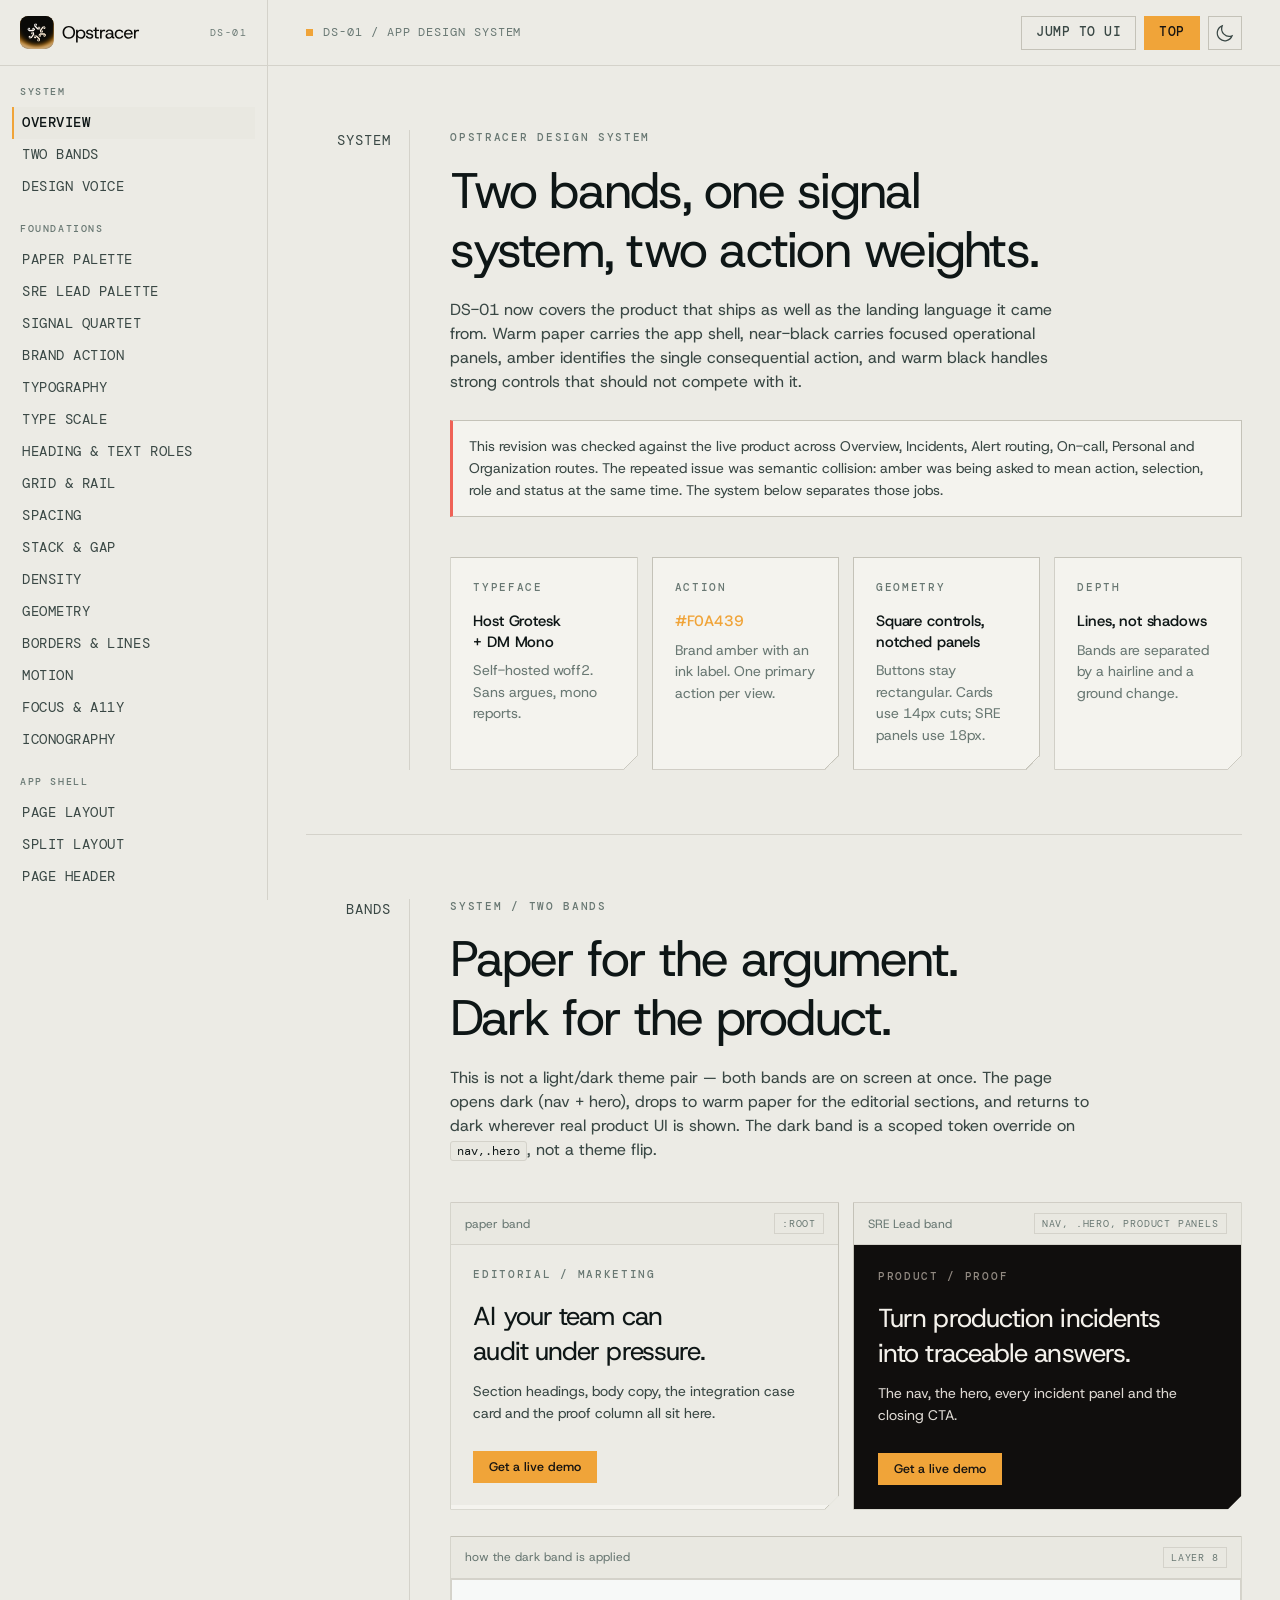
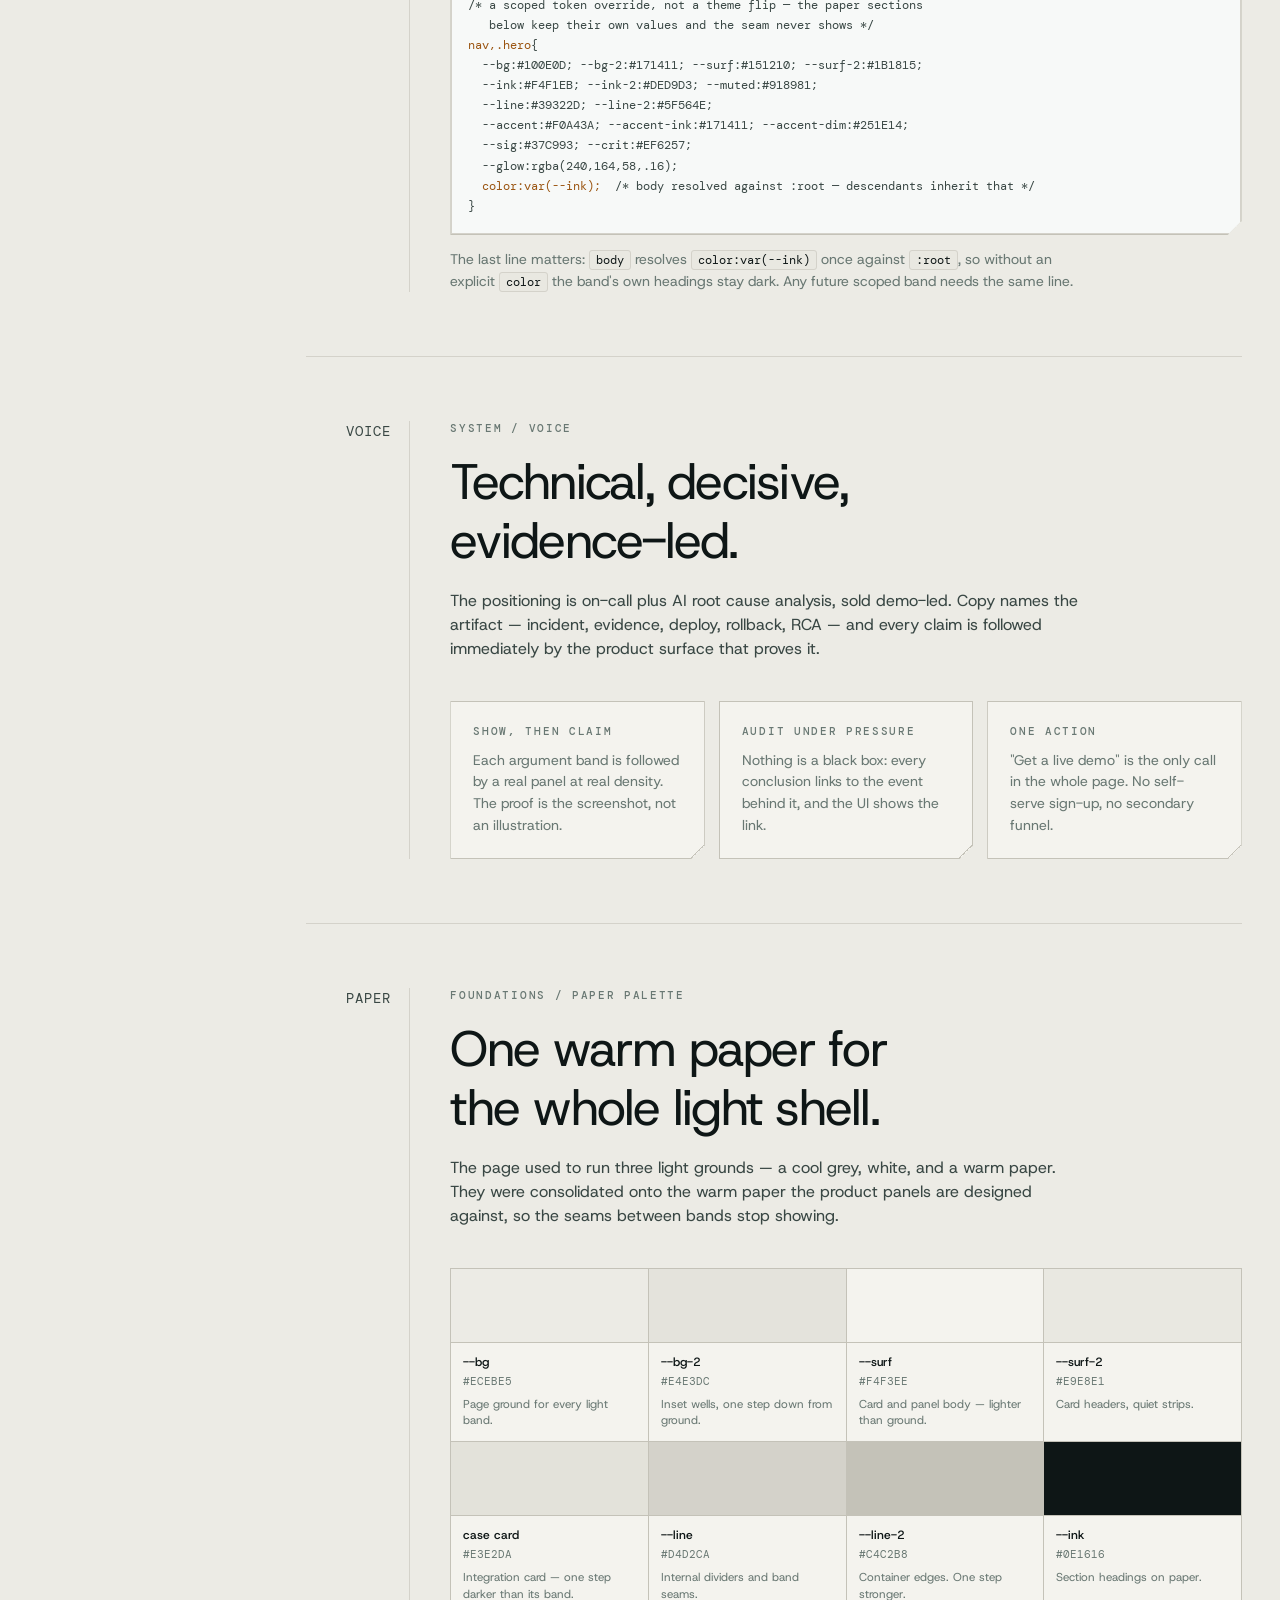
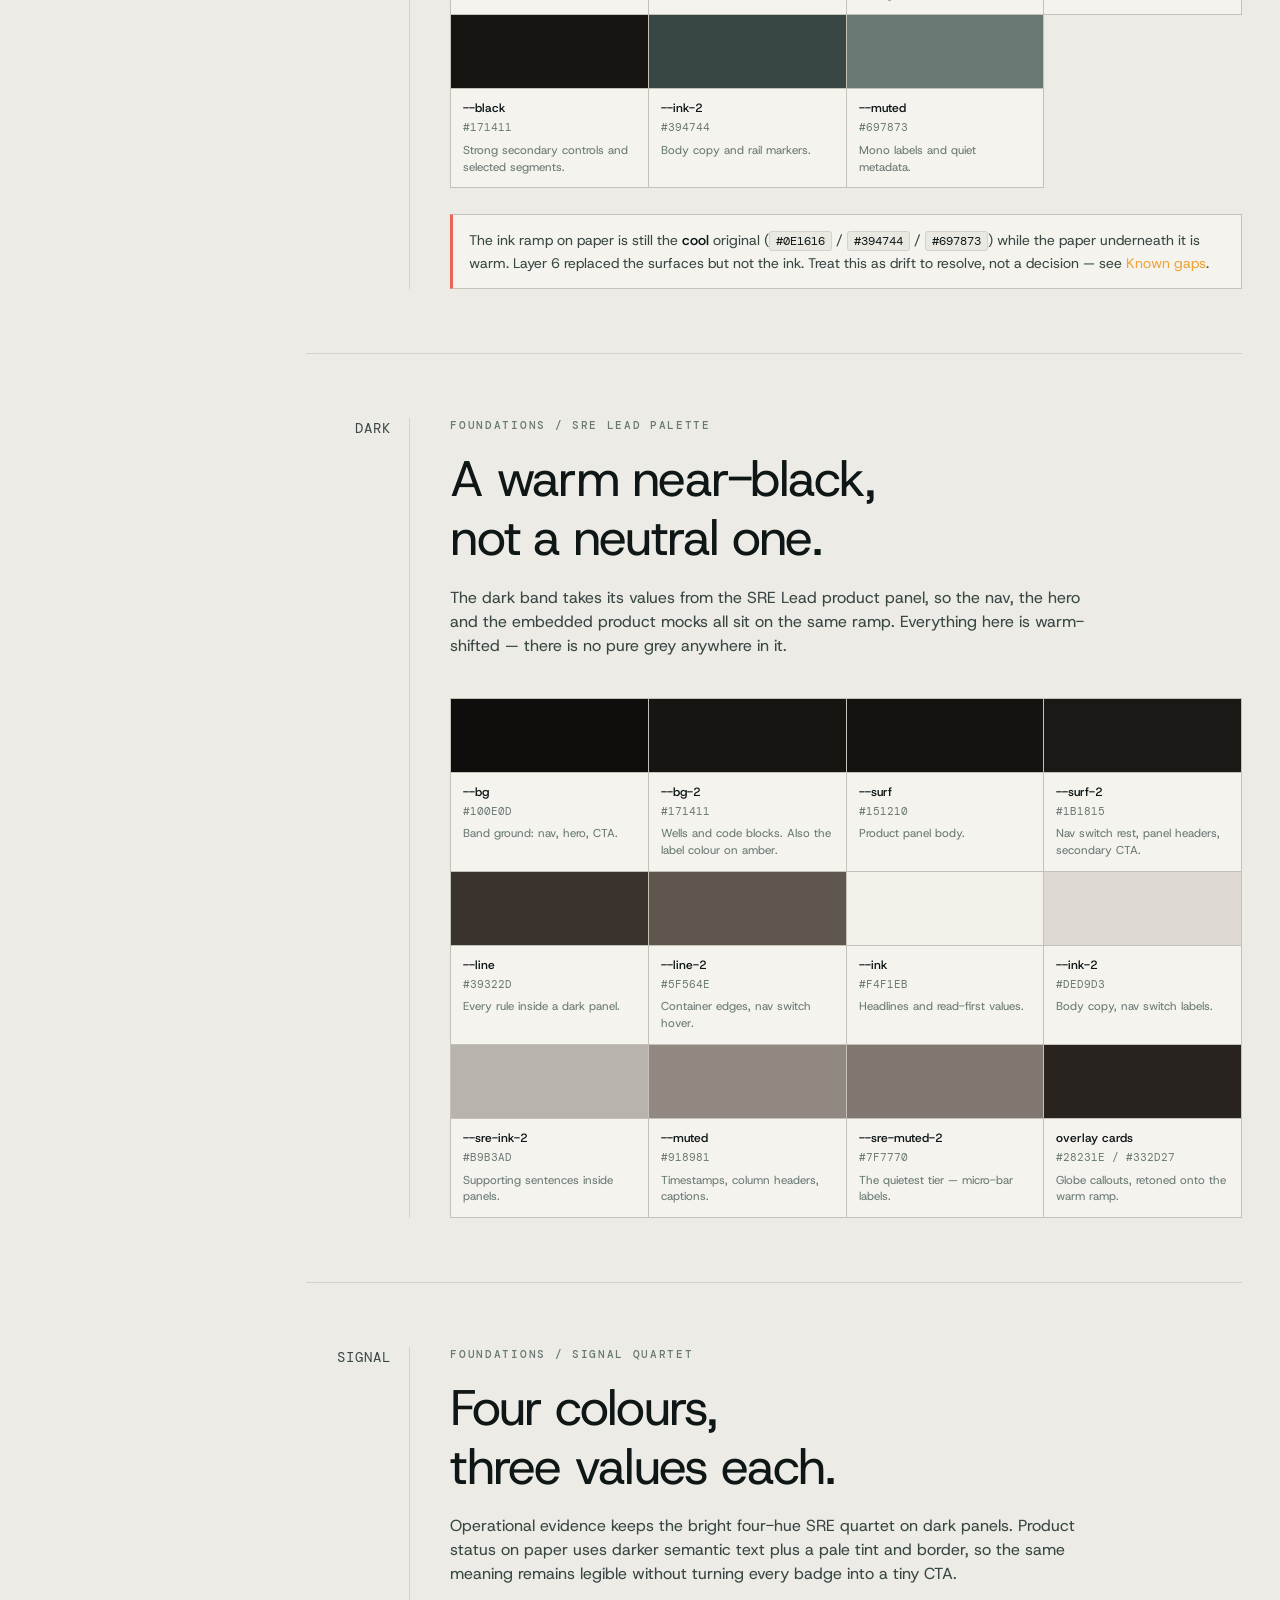
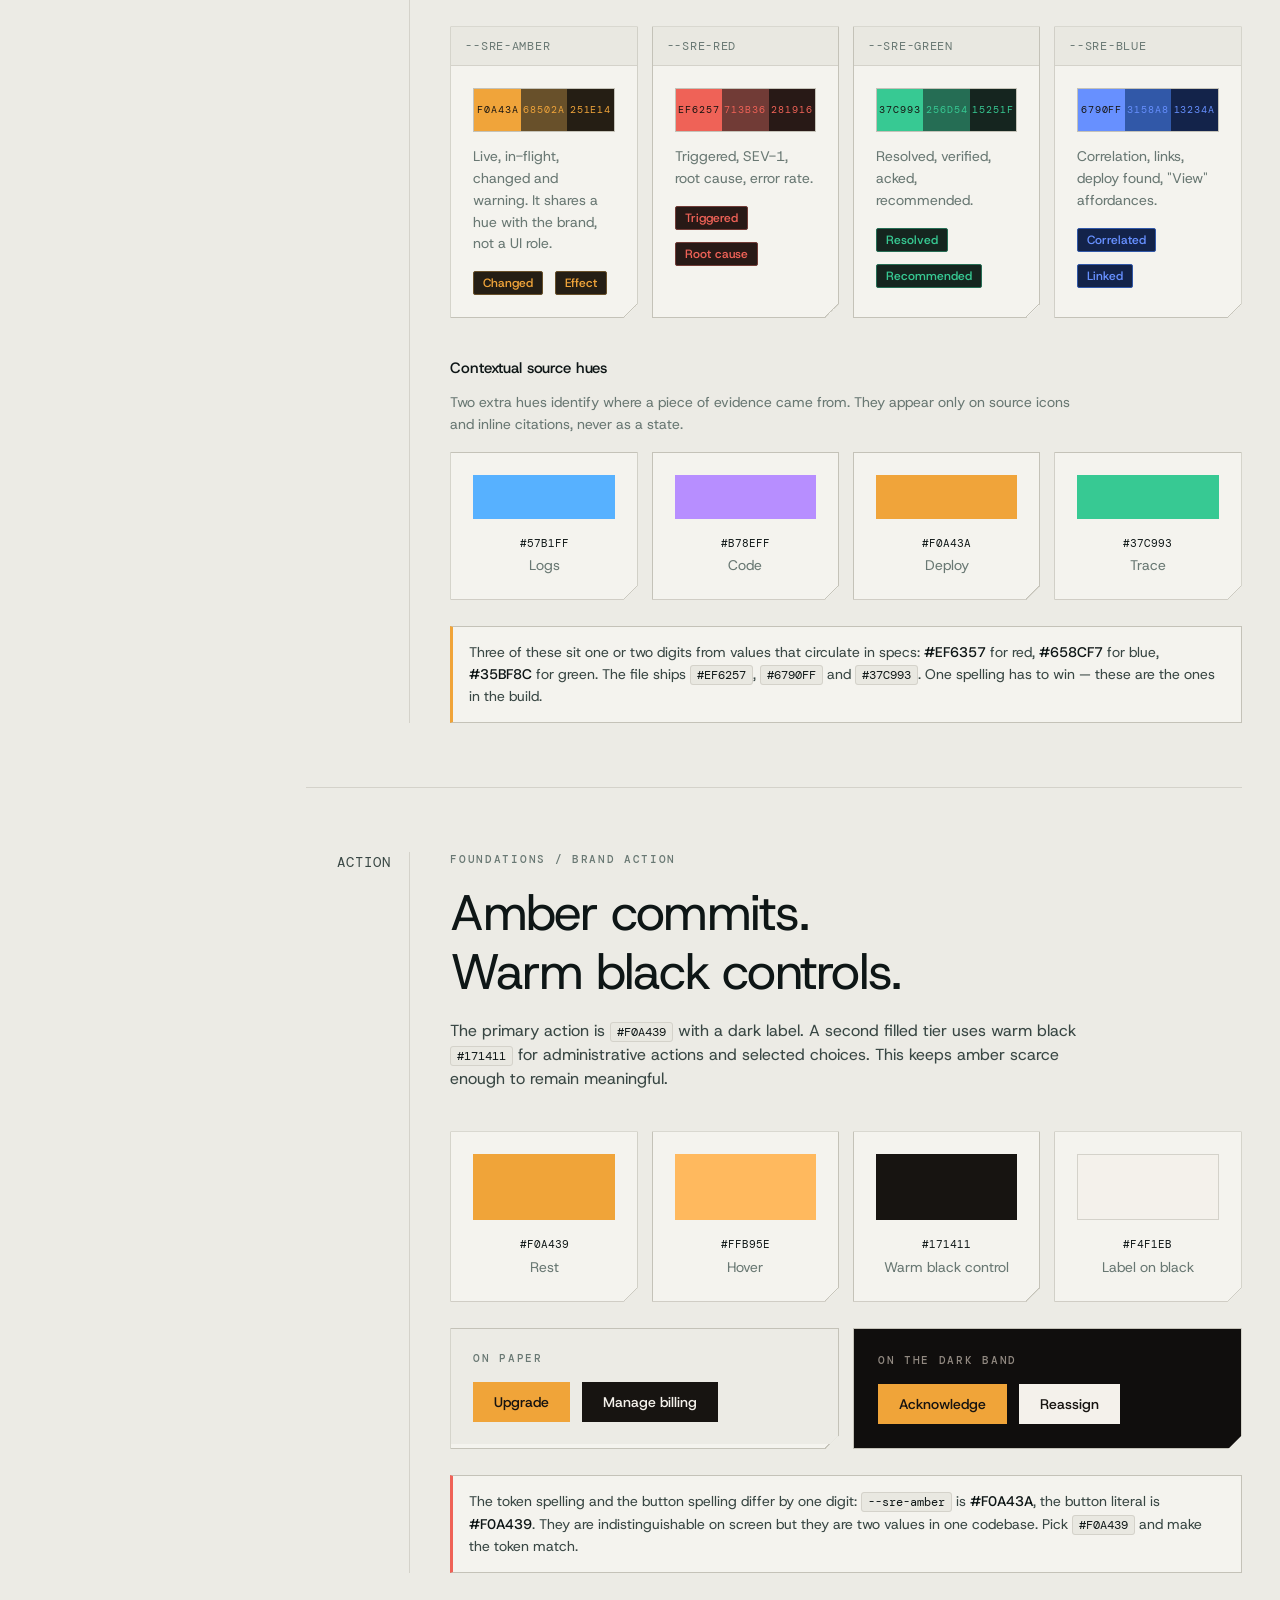
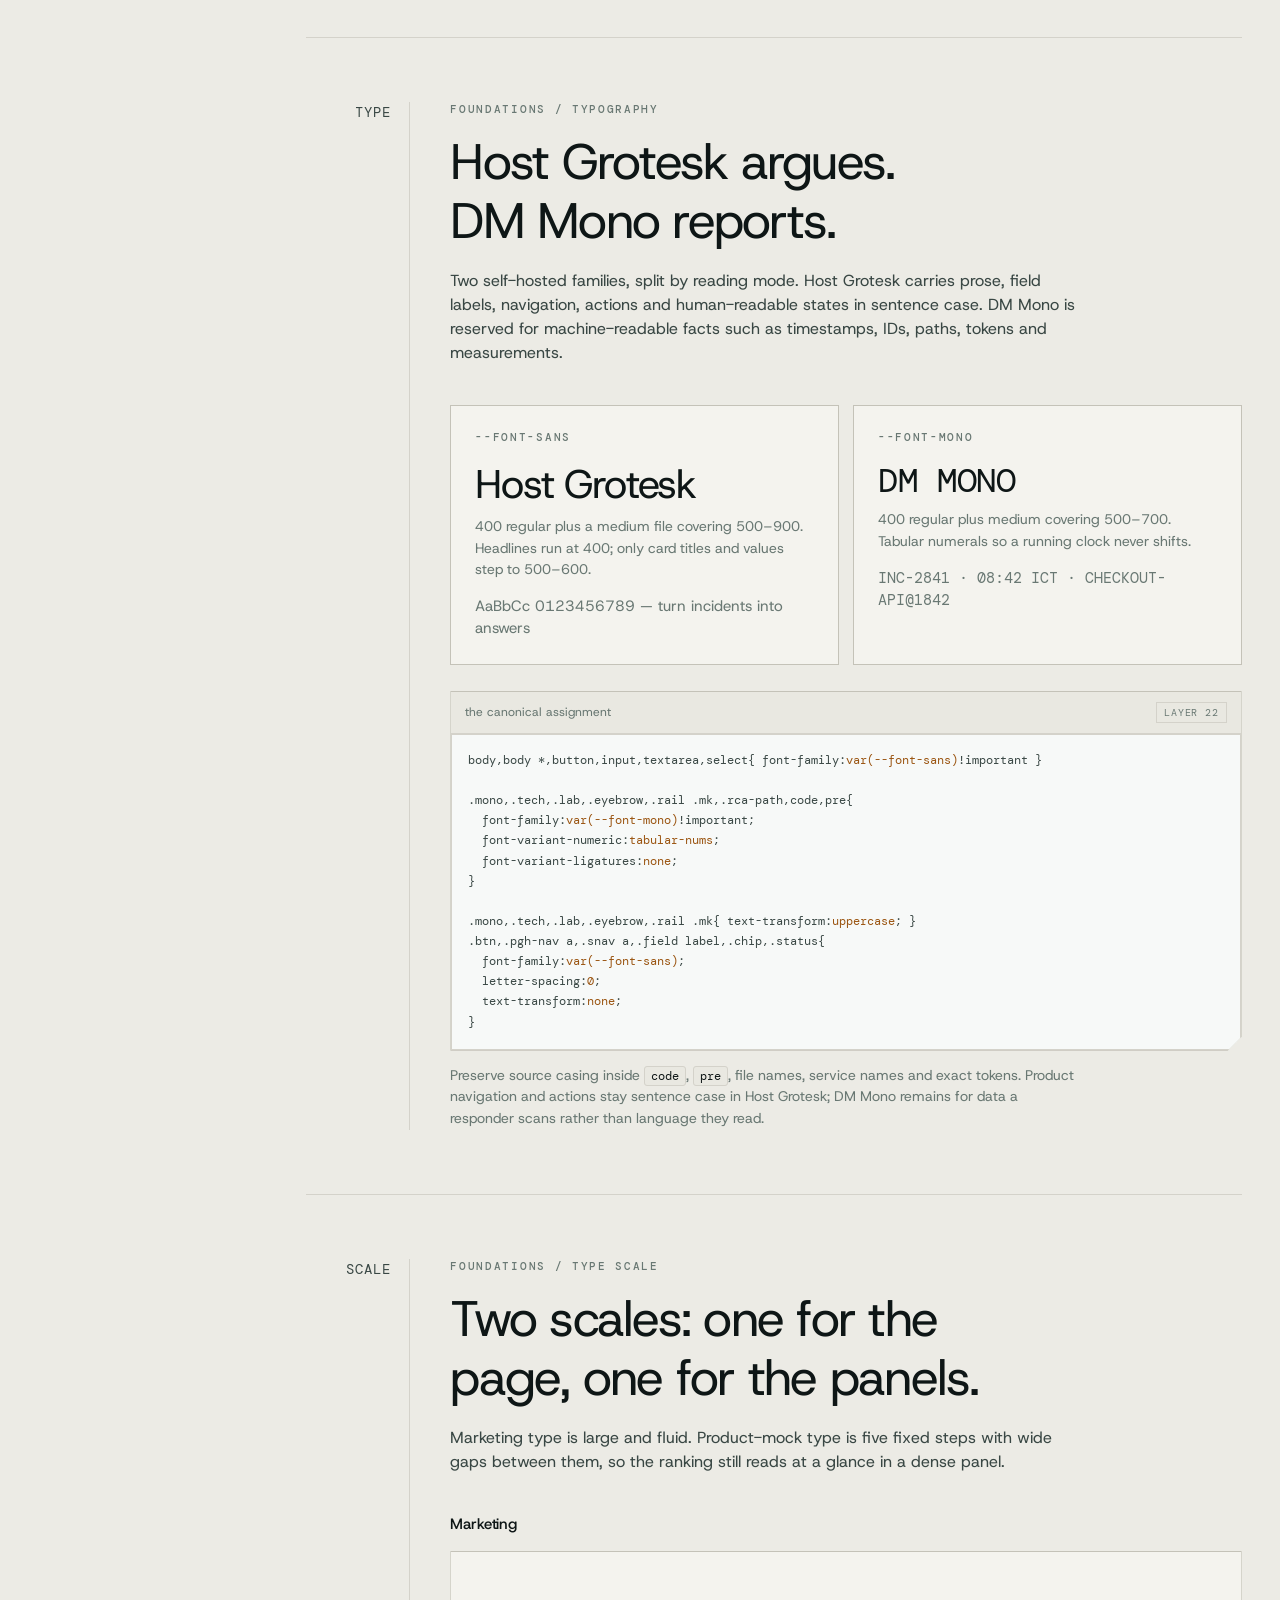
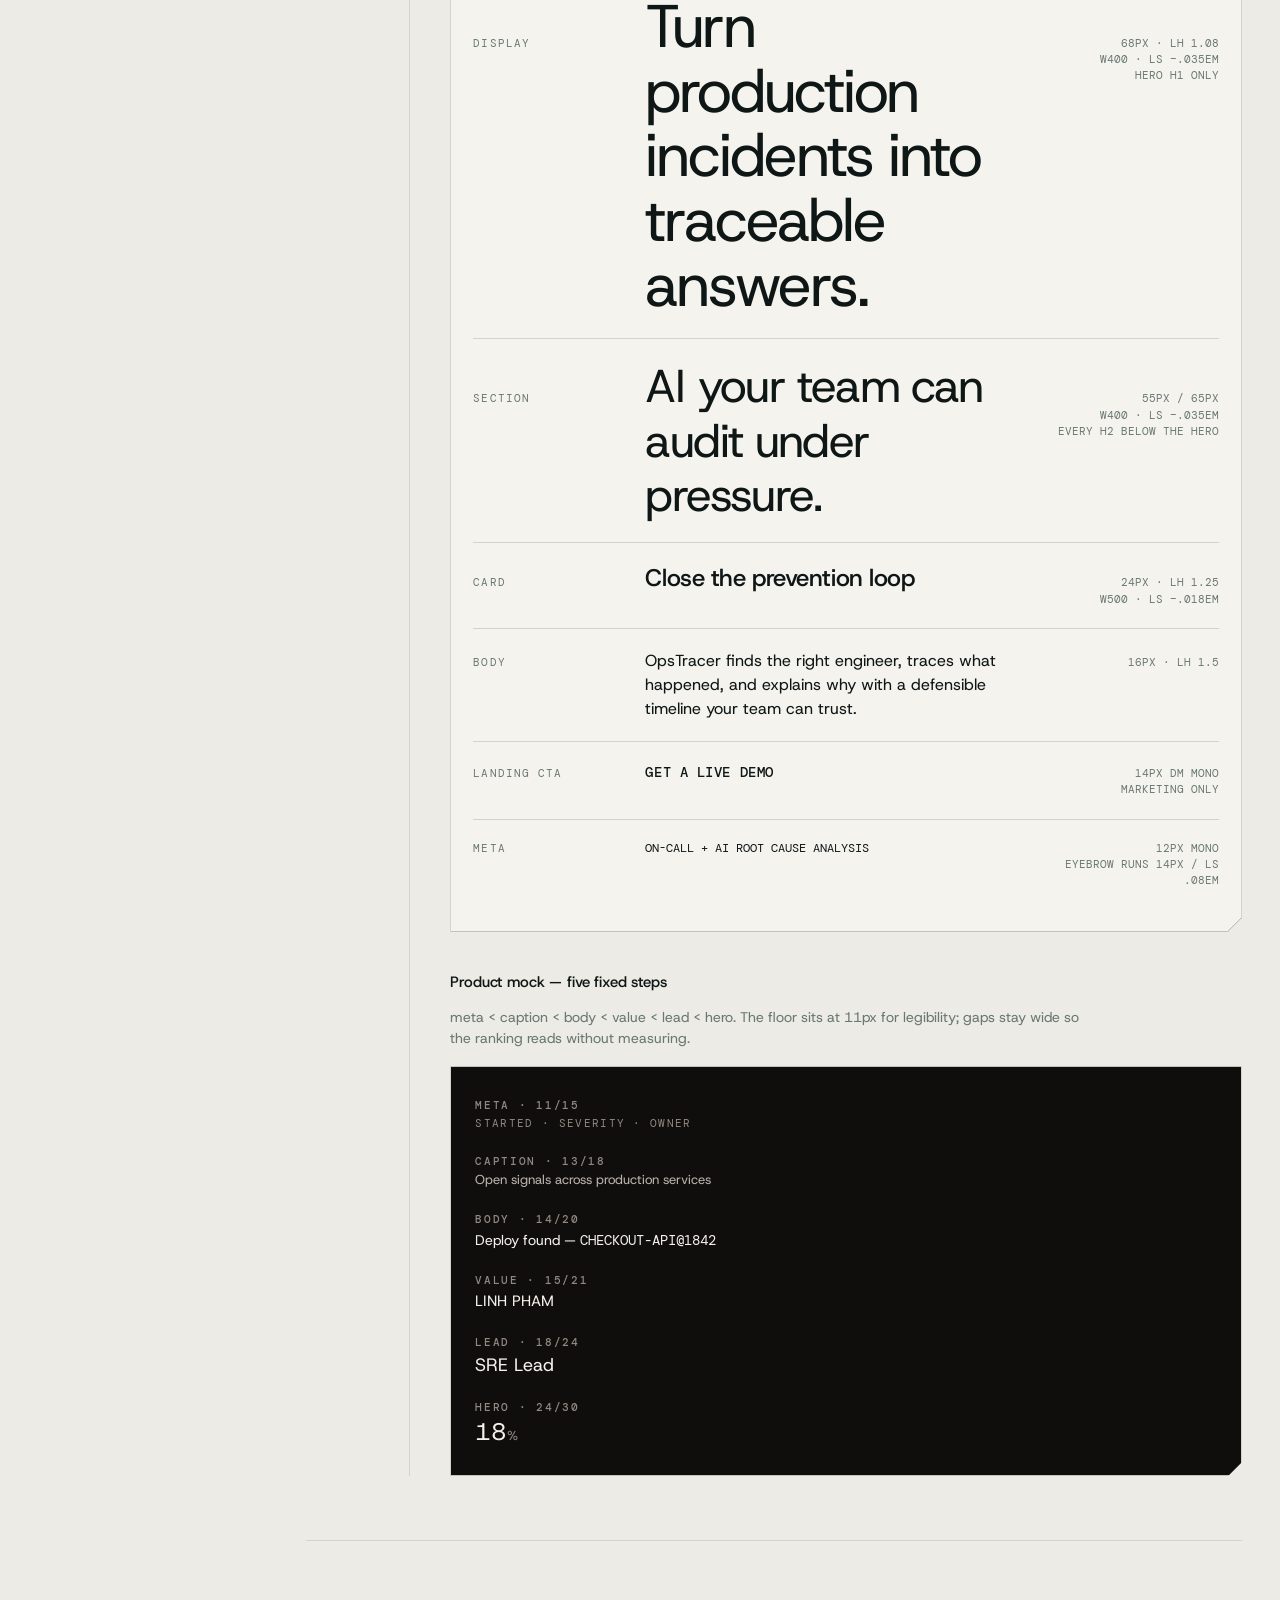
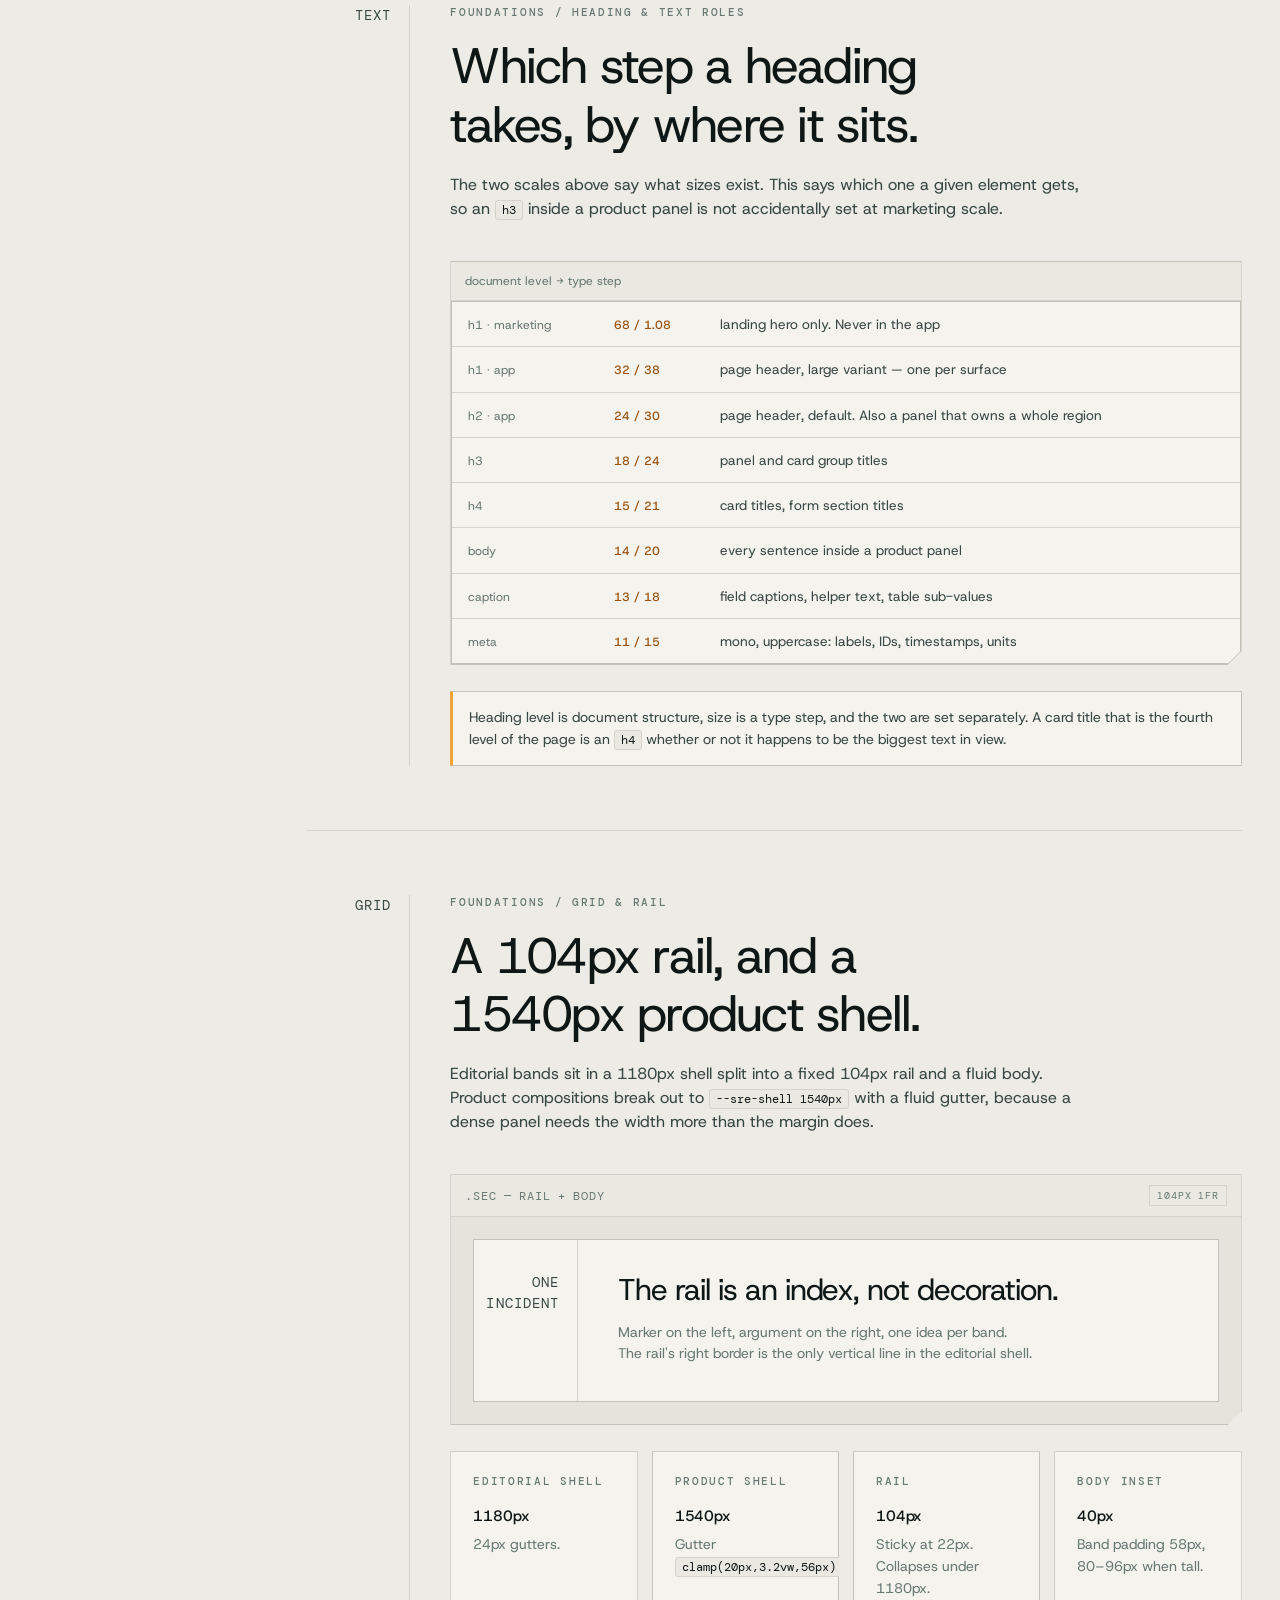
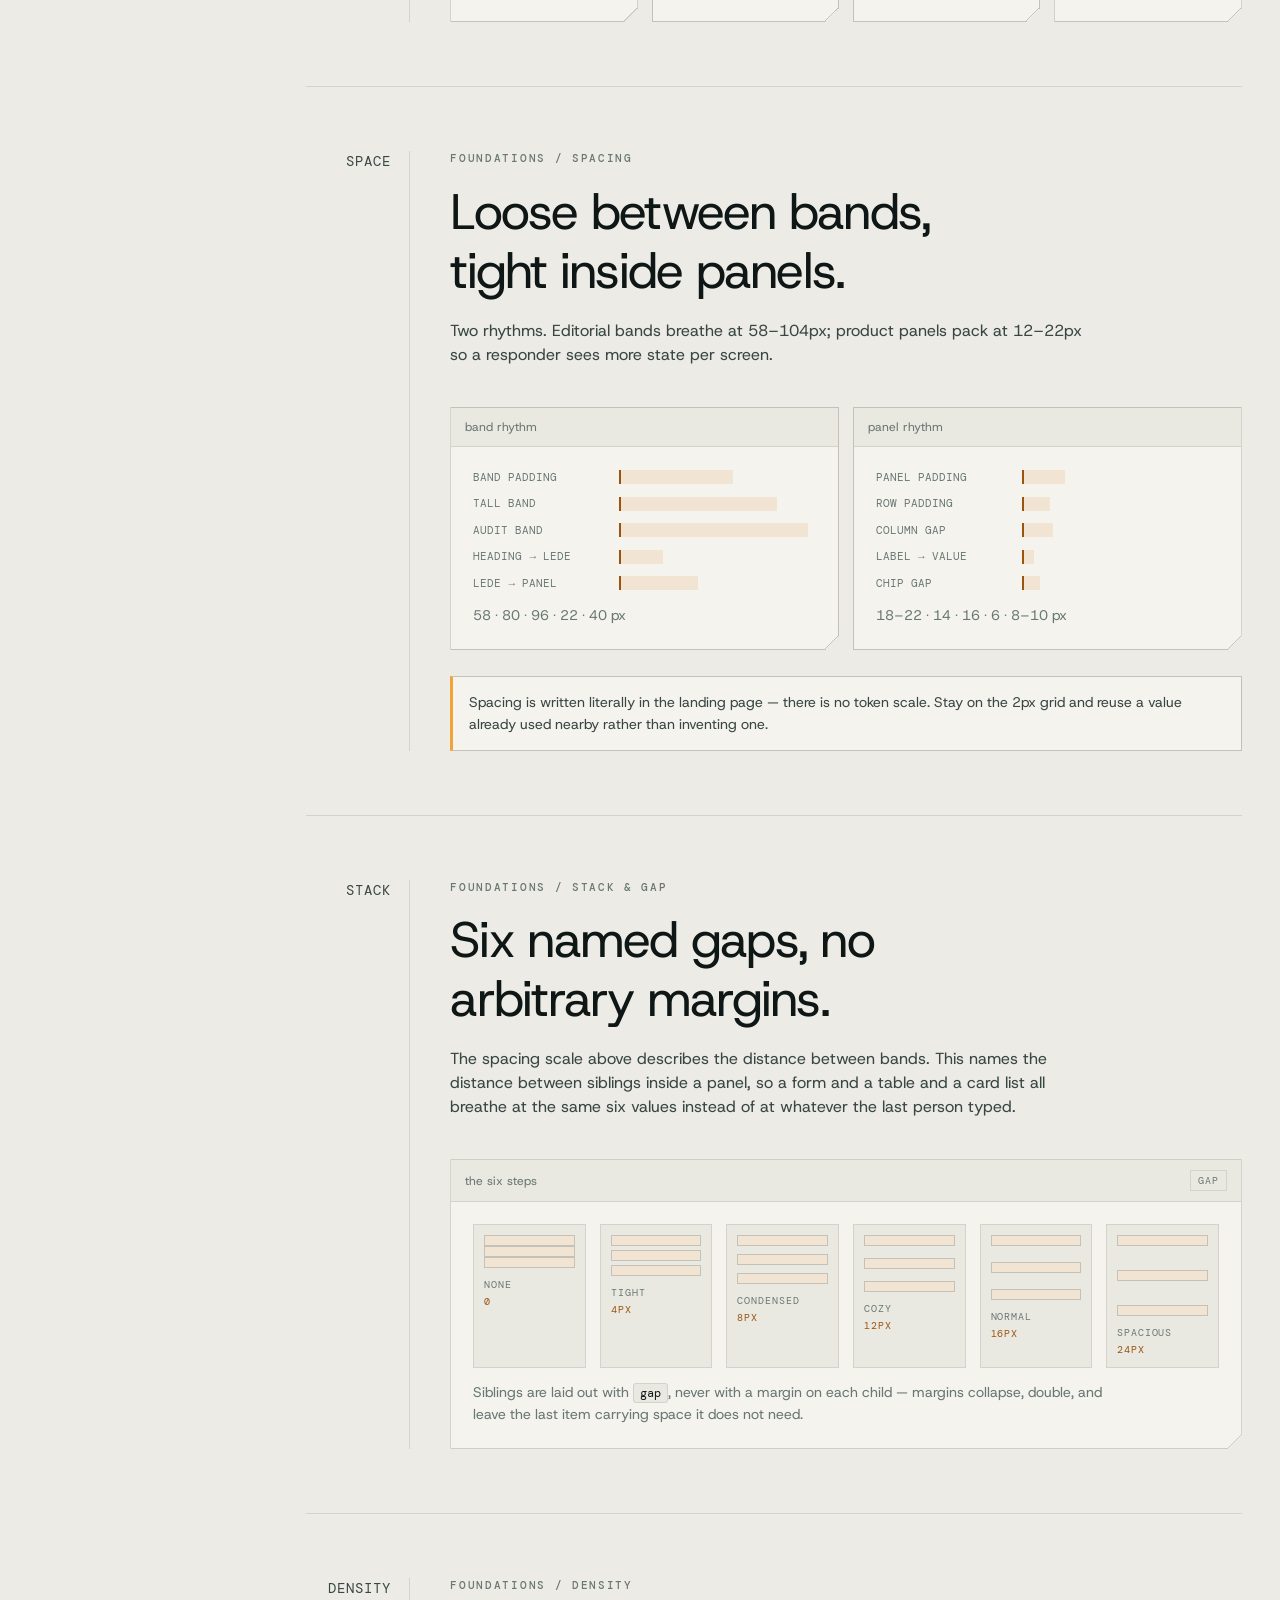
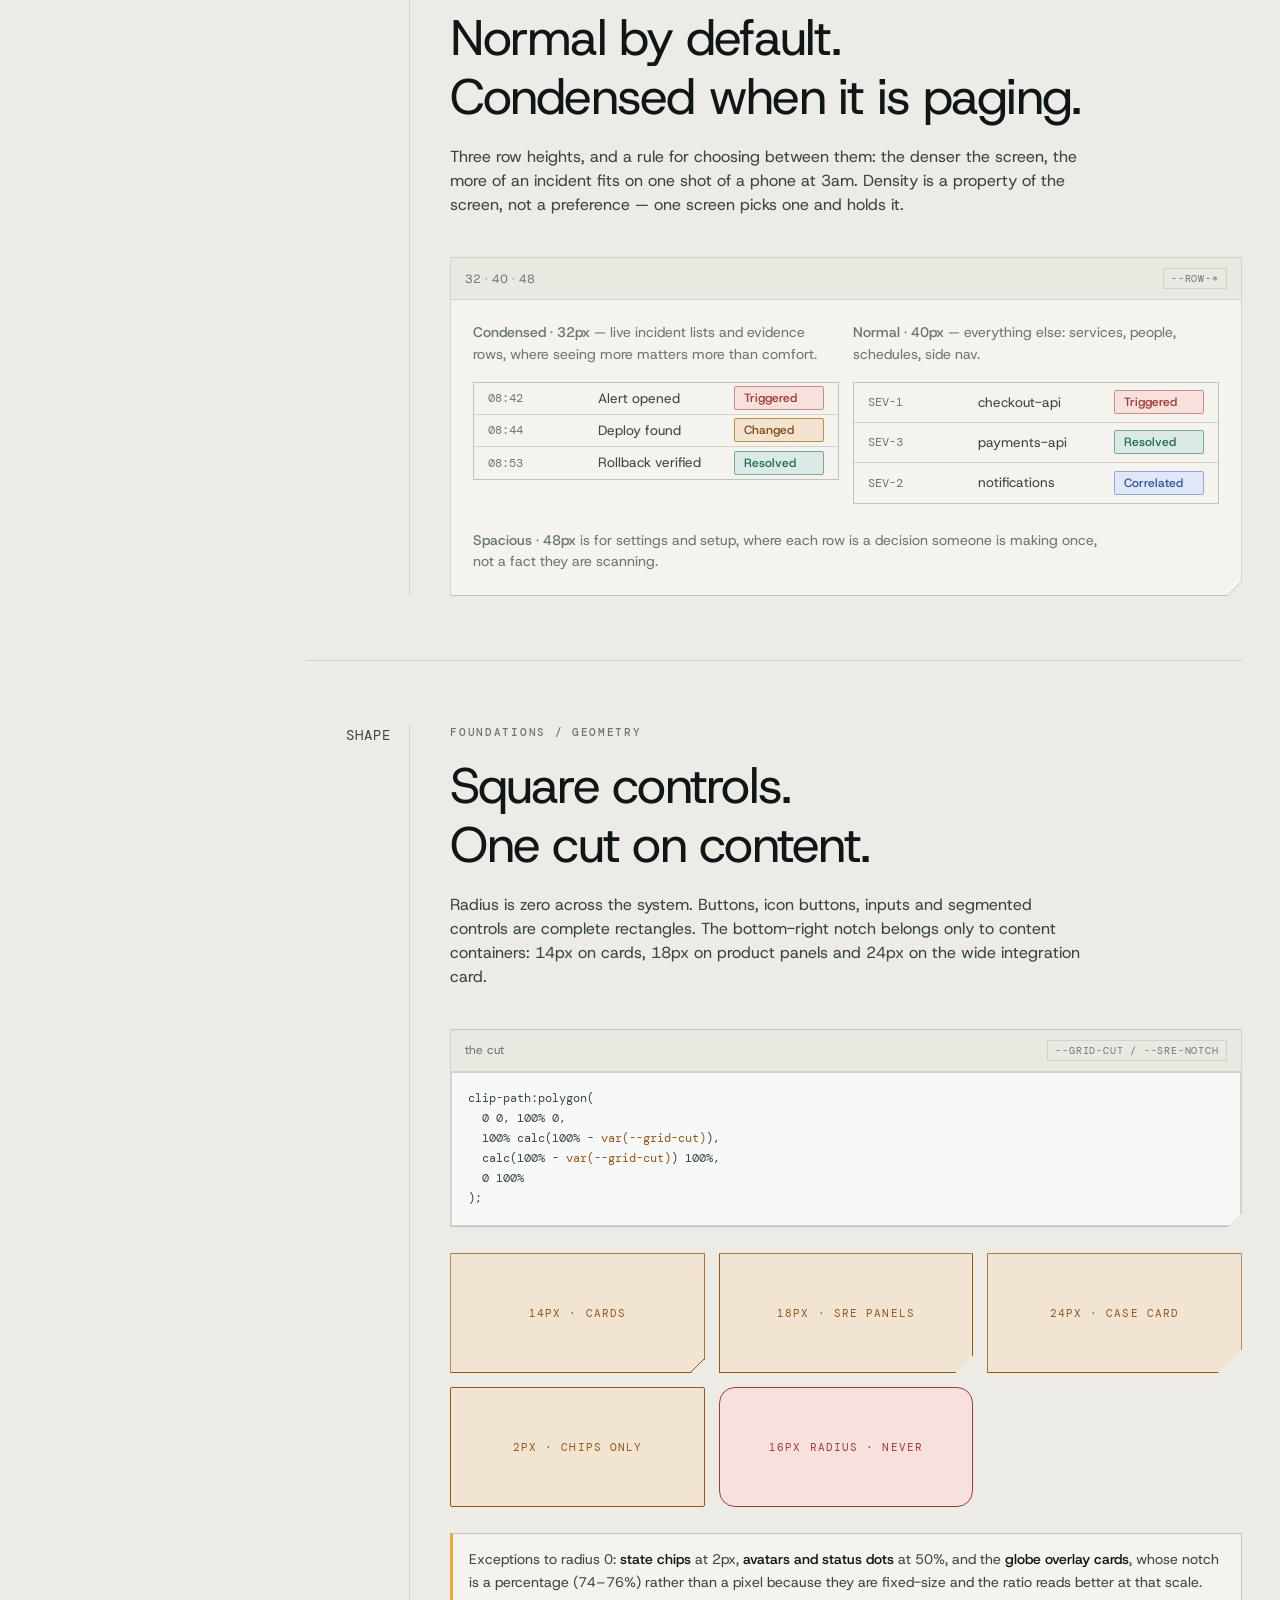
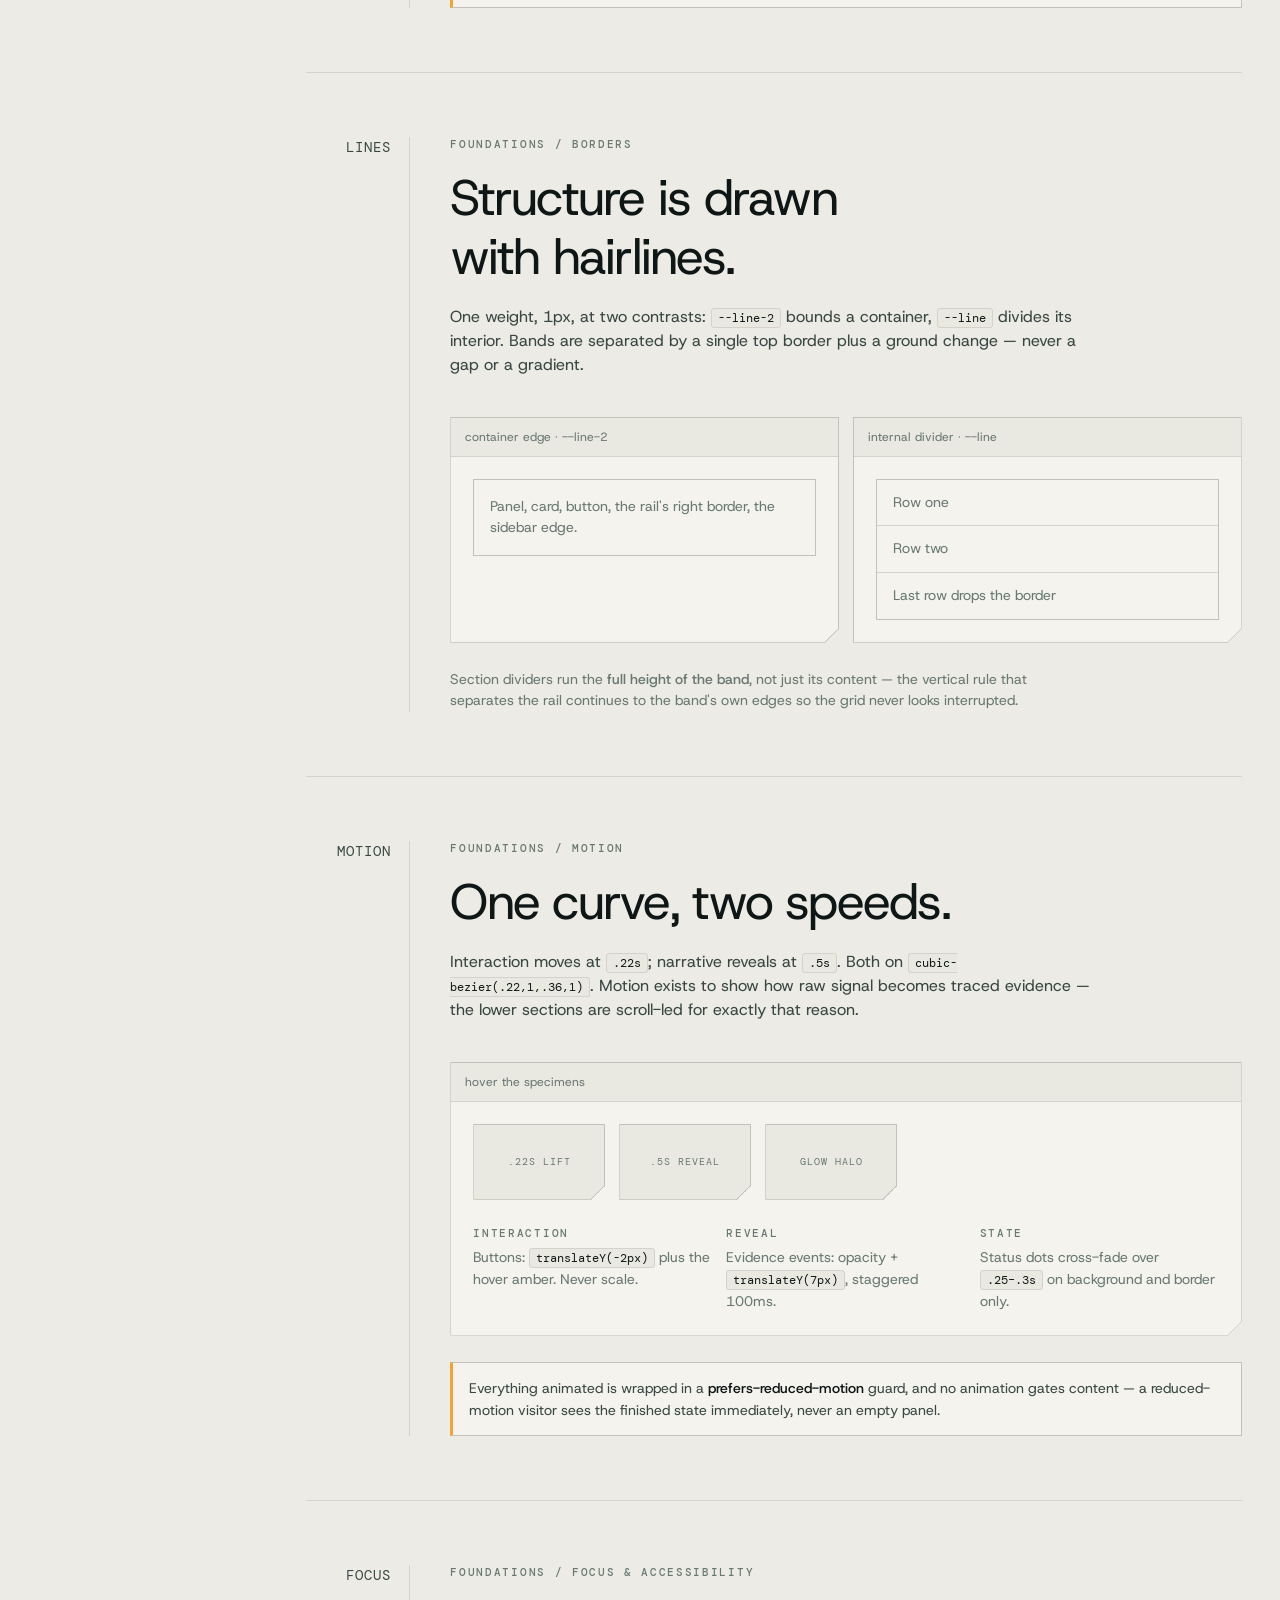
==== commit 41e86c50: "Sync design system" ====
--- a/index.html
+++ b/index.html
@@ -34,8 +34,18 @@
   --code:#F7F9F8;
   --glow:rgba(154,84,16,.10);
 
-  /* --- brand action (theme-invariant) ------------------------------------ */
+  /* --- action hierarchy --------------------------------------------------- */
   --brand:#F0A439; --brand-hover:#FFB95E; --brand-ink:#171411;
+  --black:#171411; --black-hover:#28231E; --on-black:#F4F1EB;
+
+  /* --- semantic status on paper ------------------------------------------
+     Status colours are tuned for text contrast on the light app surface.
+     The brighter SRE quartet below remains available inside dark evidence. */
+  --state-success-ink:#1C7053; --state-success-line:#74AD97; --state-success-bg:#DCEAE7;
+  --state-warning-ink:#8A4B0F; --state-warning-line:#C88B36; --state-warning-bg:#F2E4D2;
+  --state-danger-ink:#A6392E;  --state-danger-line:#D18B84;  --state-danger-bg:#F6E1DE;
+  --state-info-ink:#3158A8;    --state-info-line:#8EA7DE;    --state-info-bg:#E0E7F7;
+  --state-neutral-ink:#394744; --state-neutral-line:#C4C2B8; --state-neutral-bg:#E4E3DC;
 
   /* --- SRE signal quartet (theme-invariant) ------------------------------ */
   --sre-amber:#F0A43A; --sre-amber-line:#68502A; --sre-amber-bg:#251E14;
@@ -51,7 +61,7 @@
   --sre-muted:#918981; --sre-muted-2:#7F7770; --sre-line:#39322D;
 
   /* --- geometry ----------------------------------------------------------- */
-  --grid-cut:14px;   /* buttons, cards, CTA          */
+  --grid-cut:14px;   /* cards and content containers */
   --sre-notch:18px;  /* SRE product panels           */
   --sre-shell:1540px;
 
@@ -90,6 +100,12 @@
     --crit:#EF6257; --crit-dim:#281916;
     --code:#171411;
     --glow:rgba(240,164,58,.16);
+    --black:#F4F1EB; --black-hover:#DED9D3; --on-black:#171411;
+    --state-success-ink:#37C993; --state-success-line:#256D54; --state-success-bg:#15251F;
+    --state-warning-ink:#F0A43A; --state-warning-line:#68502A; --state-warning-bg:#251E14;
+    --state-danger-ink:#EF6257;  --state-danger-line:#713B36;  --state-danger-bg:#281916;
+    --state-info-ink:#6790FF;    --state-info-line:#3158A8;    --state-info-bg:#13234A;
+    --state-neutral-ink:#B9B3AD; --state-neutral-line:#39322D; --state-neutral-bg:#1B1815;
   }
 }
 :root[data-theme="dark"]{
@@ -101,6 +117,12 @@
   --crit:#EF6257; --crit-dim:#281916;
   --code:#171411;
   --glow:rgba(240,164,58,.16);
+  --black:#F4F1EB; --black-hover:#DED9D3; --on-black:#171411;
+  --state-success-ink:#37C993; --state-success-line:#256D54; --state-success-bg:#15251F;
+  --state-warning-ink:#F0A43A; --state-warning-line:#68502A; --state-warning-bg:#251E14;
+  --state-danger-ink:#EF6257;  --state-danger-line:#713B36;  --state-danger-bg:#281916;
+  --state-info-ink:#6790FF;    --state-info-line:#3158A8;    --state-info-bg:#13234A;
+  --state-neutral-ink:#B9B3AD; --state-neutral-line:#39322D; --state-neutral-bg:#1B1815;
 }
 
 *{box-sizing:border-box}
@@ -293,19 +315,22 @@
 
 /* ---- buttons ---------------------------------------------------------------- */
 .btn{display:inline-flex;align-items:center;justify-content:center;
-  font-family:var(--font-mono);font-size:14px;line-height:var(--leading-ui);
-  font-weight:500;letter-spacing:var(--tracking-action);font-variant-ligatures:none;text-transform:uppercase;
-  padding:11px 20px;border-radius:0;
+  min-height:40px;font-family:var(--font-sans);font-size:14px;line-height:var(--leading-ui);
+  font-weight:500;letter-spacing:0;text-transform:none;
+  padding:9px 20px;border-radius:0;
   background:var(--brand);color:var(--brand-ink);border:1px solid var(--brand);
-  clip-path:polygon(0 0,100% 0,100% calc(100% - var(--grid-cut)),calc(100% - var(--grid-cut)) 100%,0 100%);
   transition:background var(--dur) var(--ease),border-color var(--dur) var(--ease),transform var(--dur) var(--ease)}
 .btn:hover{background:var(--brand-hover);border-color:var(--brand-hover);color:var(--brand-ink);transform:translateY(-2px)}
-.btn.sm{padding:8px 15px;font-size:12.5px}
-.btn.ghost{background:transparent;color:var(--ink);border-color:var(--line)}
-.btn.ghost:hover{background:transparent;border-color:var(--brand);color:var(--brand);transform:none}
+.btn.sm{min-height:32px;padding:6px 15px;font-size:12.5px}
+.btn.strong{background:var(--black);border-color:var(--black);color:var(--on-black)}
+.btn.strong:hover{background:var(--black-hover);border-color:var(--black-hover);color:var(--on-black)}
+.stage .btn.strong{background:#F4F1EB;border-color:#F4F1EB;color:#171411}
+.stage .btn.strong:hover{background:#DED9D3;border-color:#DED9D3;color:#171411}
+.btn.secondary,.btn.ghost{background:transparent;color:var(--ink);border-color:var(--line-2)}
+.btn.secondary:hover,.btn.ghost:hover{background:var(--surf-2);border-color:var(--ink-2);color:var(--ink);transform:none}
 .btn[disabled],.btn.is-disabled{opacity:.42;pointer-events:none}
 .btn-lead{position:relative;min-width:296px;padding:18px 50px;justify-content:flex-start;text-align:left;
-  font-family:var(--font-mono);font-size:18px;font-weight:500;letter-spacing:var(--tracking-action);
+  font-family:var(--font-sans);font-size:18px;font-weight:500;letter-spacing:0;
   background:var(--brand);border:0;color:var(--brand-ink)}
 .btn-lead::after{content:"";position:absolute;right:28px;width:20px;height:20px;background:currentColor;
   -webkit-mask:var(--ico-arrow-right) center/contain no-repeat;mask:var(--ico-arrow-right) center/contain no-repeat}
@@ -313,7 +338,6 @@
   display:inline-flex;align-items:center;border:1px solid #4B433D;background:#1B1815;color:#F4F1EB;
   font-family:var(--font-mono);font-size:16px;font-weight:500;line-height:24px;letter-spacing:var(--tracking-action);
   font-variant-ligatures:none;text-transform:uppercase;
-  clip-path:polygon(0 0,100% 0,100% calc(100% - var(--grid-cut)),calc(100% - var(--grid-cut)) 100%,0 100%);
   transition:background var(--dur) var(--ease),transform var(--dur) var(--ease)}
 .ready-button::after{content:"";position:absolute;right:24px;width:20px;height:20px;background:currentColor;
   -webkit-mask:var(--ico-arrow-right) center/contain no-repeat;mask:var(--ico-arrow-right) center/contain no-repeat}
@@ -336,14 +360,19 @@
   font-family:var(--font-mono);font-size:14px;letter-spacing:.08em;text-transform:uppercase;color:var(--ink-2)}
 .stage .eyebrow{color:#DED9D3}
 
-/* ---- status chips (the three that ship) ---------------------------------------- */
+/* ---- status and classification chips ------------------------------------------- */
 .chip-out{display:inline-flex;align-items:center;padding:3px 9px;border-radius:2px;
   font-family:var(--font-sans);font-size:12px;line-height:16px;font-weight:500;
   border:1px solid currentColor;background:transparent}
-.chip-out.red{color:var(--sre-red)}
-.chip-out.amber{color:var(--sre-amber)}
-.chip-out.green{color:var(--sre-green)}
-.chip-out.blue{color:var(--sre-blue)}
+.chip-out.red{color:var(--state-danger-ink);border-color:var(--state-danger-line);background:var(--state-danger-bg)}
+.chip-out.amber{color:var(--state-warning-ink);border-color:var(--state-warning-line);background:var(--state-warning-bg)}
+.chip-out.green{color:var(--state-success-ink);border-color:var(--state-success-line);background:var(--state-success-bg)}
+.chip-out.blue{color:var(--state-info-ink);border-color:var(--state-info-line);background:var(--state-info-bg)}
+.chip-out.neutral{color:var(--state-neutral-ink);border-color:var(--state-neutral-line);background:var(--state-neutral-bg)}
+.stage .chip-out.red,.sre .chip-out.red{color:var(--sre-red);border-color:var(--sre-red-line);background:var(--sre-red-bg)}
+.stage .chip-out.amber,.sre .chip-out.amber{color:var(--sre-amber);border-color:var(--sre-amber-line);background:var(--sre-amber-bg)}
+.stage .chip-out.green,.sre .chip-out.green{color:var(--sre-green);border-color:var(--sre-green-line);background:var(--sre-green-bg)}
+.stage .chip-out.blue,.sre .chip-out.blue{color:var(--sre-blue);border-color:var(--sre-blue-line);background:var(--sre-blue-bg)}
 .chip-solid{display:inline-flex;align-items:center;padding:3px 9px;border-radius:2px;
   font-family:var(--font-sans);font-size:12px;line-height:16px;font-weight:500}
 .chip-solid.red{background:var(--sre-red-bg);border:1px solid var(--sre-red-line);color:var(--sre-red)}
@@ -351,10 +380,18 @@
 .chip-solid.green{background:var(--sre-green-bg);border:1px solid var(--sre-green-line);color:var(--sre-green)}
 .chip-solid.blue{background:var(--sre-blue-bg);border:1px solid var(--sre-blue-line);color:var(--sre-blue)}
 .chip-out.tech,.chip-solid.tech{font-family:var(--font-mono);text-transform:uppercase}
-.pill{display:inline-block;margin-left:8px;vertical-align:1px;white-space:nowrap;
-  font-family:var(--font-sans);font-size:11px;font-weight:500;letter-spacing:0;
-  padding:2px 7px;border-radius:2px;background:var(--crit-dim);color:var(--crit)}
-.pill.ok{background:var(--sig-dim);color:var(--sig)}
+.status{display:inline-flex;align-items:center;gap:7px;min-height:24px;padding:3px 9px;border:1px solid;
+  border-radius:2px;font-family:var(--font-sans);font-size:12px;line-height:16px;font-weight:500}
+.status::before{content:"";width:6px;height:6px;border-radius:50%;background:currentColor;flex:none}
+.status.success{color:var(--state-success-ink);border-color:var(--state-success-line);background:var(--state-success-bg)}
+.status.warning{color:var(--state-warning-ink);border-color:var(--state-warning-line);background:var(--state-warning-bg)}
+.status.danger{color:var(--state-danger-ink);border-color:var(--state-danger-line);background:var(--state-danger-bg)}
+.status.info{color:var(--state-info-ink);border-color:var(--state-info-line);background:var(--state-info-bg)}
+.status.neutral{color:var(--state-neutral-ink);border-color:var(--state-neutral-line);background:var(--state-neutral-bg)}
+.role-badge{display:inline-flex;align-items:center;min-height:24px;padding:3px 9px;border:1px solid var(--state-neutral-line);
+  border-radius:2px;background:var(--state-neutral-bg);color:var(--state-neutral-ink);
+  font-family:var(--font-sans);font-size:12px;line-height:16px;font-weight:500}
+.step .chip-solid{margin-left:8px;padding:2px 7px;vertical-align:1px;font-size:11px;line-height:14px}
 
 /* ---- dots ---------------------------------------------------------------------- */
 .dot{width:9px;height:9px;border-radius:50%;display:inline-block;flex:none}
@@ -466,7 +503,7 @@
 .ev-view{align-self:start;font-size:var(--sre-t-caption);line-height:var(--sre-lh-body);color:var(--sre-blue)}
 .rec-card{margin-top:14px;padding:14px 16px;border:1px solid var(--sre-green-line);background:var(--sre-green-bg);
   display:flex;align-items:flex-start;gap:16px;font-size:var(--sre-t-caption);line-height:var(--sre-lh-caption);color:#DED9D3}
-.rec-card .chip-out{flex:none;margin-left:auto}
+.rec-card .chip-solid{flex:none;margin-left:auto}
 
 /* ---- overlay cards (hero globe, warm-retoned) ------------------------------------- */
 .incident-card{width:250px;height:60px;display:flex;flex-direction:column;justify-content:center;gap:5px;
@@ -661,8 +698,22 @@
   .sre-tabs{flex-wrap:wrap}
   .sre-bar{flex-wrap:wrap}
   .sre-bar .acts{margin-left:0;gap:12px}
-  .sre-rowhead,.sre-row{grid-template-columns:60px minmax(0,1fr);gap:8px}
-  .sre-rowhead .ev,.sre-rowhead .st,.sre-row .ev{display:none}
+  .sre-rowhead,.sre-row{grid-template-columns:60px minmax(0,1fr) auto;gap:8px 12px}
+  .sre-rowhead .ev,.sre-row .ev{display:none}
+  .sre-rowhead .st,.sre-row > :last-child{justify-self:end}
+}
+@media (max-width:520px){
+  .btn-lead{width:100%;min-width:0}
+  .segmented{width:100%}
+  .segmented .btn{flex:1}
+}
+@media (max-width:400px){
+  .sre-rowhead{grid-template-columns:52px minmax(0,1fr)}
+  .sre-rowhead .st{display:none}
+  .sre-row{grid-template-columns:52px minmax(0,1fr);align-items:start;row-gap:8px}
+  .sre-row .tm{grid-column:1;grid-row:1 / span 2;padding-top:2px}
+  .sre-row .sig{grid-column:2;grid-row:1}
+  .sre-row > :last-child{grid-column:2;grid-row:2;justify-self:start}
 }
 @media (prefers-reduced-motion: reduce){
   *,*::before,*::after{animation-duration:.01ms!important;animation-iteration-count:1!important;
@@ -686,8 +737,8 @@
   --lift-2:0 2px 6px rgba(14,22,22,.08), 0 20px 52px rgba(14,22,22,.16);
   /* --- decision 2: the notch at small sizes ---------------------------------
      14px eats the corner off anything short. The cut scales by object height. */
-  --cut-lg:14px;   /* 40px and taller — buttons, cards, panels */
-  --cut-sm:8px;    /* 28–40px — icon buttons, inputs, chips-with-border */
+  --cut-lg:14px;   /* cards and content containers */
+  --cut-sm:8px;    /* compact notched containers; never buttons */
   /* below 28px the object is square: no cut, no notch line */
   /* --- decision 3: app density ---------------------------------------------
      Row heights for the product surface. Normal is the default. */
@@ -742,8 +793,8 @@
 .pgh-nav{display:flex;gap:0;margin-top:14px;border-top:1px solid var(--line);
   overflow-x:auto;scrollbar-width:none}
 .pgh-nav a{display:flex;align-items:center;gap:8px;padding:12px 15px;white-space:nowrap;
-  font-family:var(--font-mono);font-size:13.5px;color:var(--ink-2);text-decoration:none;
-  font-variant-ligatures:none;letter-spacing:var(--tracking-action);text-transform:uppercase;
+  font-family:var(--font-sans);font-size:13.5px;color:var(--ink-2);text-decoration:none;
+  letter-spacing:0;text-transform:none;
   border-bottom:2px solid transparent;margin-bottom:-1px}
 .pgh-nav a:hover{color:var(--ink)}
 .pgh-nav a[aria-current="page"]{color:var(--ink);font-weight:500;border-bottom-color:var(--brand)}
@@ -758,8 +809,8 @@
 .snav .grp{font-family:var(--font-mono);font-size:10px;letter-spacing:.15em;text-transform:uppercase;
   color:var(--muted);padding:13px 15px 7px}
 .snav a{display:flex;align-items:center;gap:10px;padding:0 15px;height:var(--row-normal);
-  font-family:var(--font-mono);font-size:13.5px;color:var(--ink-2);text-decoration:none;
-  font-variant-ligatures:none;letter-spacing:var(--tracking-action);text-transform:uppercase;
+  font-family:var(--font-sans);font-size:13.5px;color:var(--ink-2);text-decoration:none;
+  letter-spacing:0;text-transform:none;
   border-left:2px solid transparent;transition:background var(--dur) var(--ease)}
 .snav a:hover{background:var(--surf-2);color:var(--ink)}
 .snav a[aria-current="page"]{background:var(--surf-2);color:var(--ink);font-weight:500;
@@ -804,24 +855,142 @@
 .btn.is-loading::before{content:"";position:absolute;top:calc(50% - 7px);left:calc(50% - 7px);
   width:14px;height:14px;border:1.5px solid var(--brand-ink);border-top-color:transparent;
   border-radius:50%;animation:ot-spin .7s linear infinite}
-.btn.ghost.is-loading::before,.btn.invisible.is-loading::before{border-color:var(--ink);
+.btn.ghost.is-loading::before,.btn.secondary.is-loading::before,.btn.invisible.is-loading::before{border-color:var(--ink);
   border-top-color:transparent}
 @keyframes ot-spin{to{transform:rotate(360deg)}}
 @media (prefers-reduced-motion:reduce){.btn.is-loading::before{animation-duration:2s}}
 
+/* --- segmented choice -----------------------------------------------------
+   A selection is state, not a CTA. The selected item uses warm black so the
+   brand amber remains available for the page's one consequential action. */
+.segmented{display:inline-flex;align-items:stretch;border:1px solid var(--line-2);background:var(--surf)}
+.segmented .btn{min-height:32px;padding:6px 15px;border:0;border-right:1px solid var(--line-2);
+  background:transparent;color:var(--ink-2);clip-path:none;background-image:none;transform:none}
+.segmented .btn:last-child{border-right:0}
+.segmented .btn:hover{background:var(--surf-2);color:var(--ink);transform:none}
+.segmented .btn[aria-pressed="true"]{background:var(--black);color:var(--on-black)}
+.segmented .btn[aria-pressed="true"]:hover{background:var(--black-hover);color:var(--on-black)}
+.segmented.lg .btn{min-height:48px;padding:12px 24px;font-size:15px}
+
+/* --- fields --------------------------------------------------------------- */
+.field-stack{display:grid;gap:16px}
+.field{display:grid;gap:6px}
+.field label{font-family:var(--font-sans);font-size:13px;line-height:18px;font-weight:500;color:var(--ink)}
+.field input,.field select{width:100%;min-height:40px;padding:9px 12px;border:1px solid var(--line-2);
+  border-radius:0;background:var(--surf);color:var(--ink);font-family:var(--font-sans);font-size:14px;line-height:20px}
+.field input:hover,.field select:hover{border-color:var(--ink-2)}
+.field input:focus-visible,.field select:focus-visible{outline:2px solid var(--brand);outline-offset:2px;border-color:var(--ink)}
+.field-pair{display:grid;grid-template-columns:repeat(2,minmax(0,1fr));gap:12px}
+.field-help{font-size:12px;line-height:16px;color:var(--muted)}
+
+/* --- on-call workspace ---------------------------------------------------- */
+.oc-app{background:var(--surf)}
+.oc-head{display:flex;align-items:center;gap:16px;padding:20px 24px;border-bottom:1px solid var(--line)}
+.oc-head-copy{display:grid;gap:4px}
+.oc-head h4{font-size:24px;line-height:30px;font-weight:500;letter-spacing:-.012em}
+.oc-head p{margin:0;font-size:13px;line-height:18px;color:var(--muted)}
+.oc-head .acts{margin-left:auto;display:flex;align-items:center;gap:8px}
+.oc-toolbar{display:flex;align-items:center;gap:12px;padding:12px 24px;border-bottom:1px solid var(--line)}
+.oc-range{margin-left:auto;display:flex;align-items:center;gap:8px}
+.oc-range strong{min-width:128px;text-align:center;font-size:13px;font-weight:500;color:var(--ink)}
+.oc-layout{display:grid;grid-template-columns:240px minmax(0,1fr);min-width:0}
+.oc-now{padding:20px;border-right:1px solid var(--line);display:grid;align-content:start;gap:16px}
+.oc-now-title{font-family:var(--font-mono);font-size:10px;line-height:15px;letter-spacing:.12em;
+  text-transform:uppercase;color:var(--muted)}
+.oc-person{display:flex;align-items:center;gap:12px}
+.oc-avatar{width:40px;height:40px;border-radius:50%;display:grid;place-items:center;flex:none;
+  background:var(--black);color:var(--on-black);font-size:13px;font-weight:600}
+.oc-person strong{display:block;font-size:15px;line-height:20px;font-weight:600;color:var(--ink)}
+.oc-person small{display:block;margin-top:2px;font-size:12px;line-height:16px;color:var(--muted)}
+.oc-handoff{padding:12px;background:var(--bg-2);border:1px solid var(--line)}
+.oc-handoff b{display:block;font-family:var(--font-mono);font-size:12px;line-height:17px;font-weight:500;color:var(--ink)}
+.oc-handoff span{display:block;margin-top:3px;font-size:12px;line-height:16px;color:var(--muted)}
+.oc-rules{border-top:1px solid var(--line)}
+.oc-rule{display:flex;justify-content:space-between;gap:12px;padding:9px 0;border-bottom:1px solid var(--line);
+  font-size:12px;line-height:16px;color:var(--muted)}
+.oc-rule b{font-family:var(--font-mono);font-size:11px;font-weight:500;color:var(--ink);text-align:right}
+.oc-calendar{min-width:0;overflow-x:auto;color:#F4F1EB;background:#100E0D}
+.oc-week{display:grid;grid-template-columns:64px repeat(7,minmax(96px,1fr));min-width:760px}
+.oc-time-axis,.oc-day{min-height:286px;border-right:1px solid #39322D}
+.oc-day:last-child{border-right:0}
+.oc-time-head,.oc-day-head{height:48px;padding:9px 10px;border-bottom:1px solid #39322D}
+.oc-time-head{font-family:var(--font-mono);font-size:10px;letter-spacing:.1em;text-transform:uppercase;color:#918981}
+.oc-day-head{display:flex;align-items:center;justify-content:space-between;gap:6px}
+.oc-day-head b{font-family:var(--font-mono);font-size:10px;letter-spacing:.08em;text-transform:uppercase;color:#918981}
+.oc-day-head span{font-family:var(--font-mono);font-size:12px;color:#B9B3AD}
+.oc-day[aria-current="date"] .oc-day-head b,.oc-day[aria-current="date"] .oc-day-head span{color:var(--sre-amber)}
+.oc-times{height:238px;padding:10px 8px 12px;display:flex;flex-direction:column;justify-content:space-between;
+  font-family:var(--font-mono);font-size:10px;color:#7F7770}
+.oc-shift{margin:12px 8px;padding:12px 10px;min-height:210px;border:1px solid #39322D;
+  background:#1B1815;display:flex;flex-direction:column;gap:8px}
+.oc-day[aria-current="date"] .oc-shift{border-color:var(--sre-amber-line);background:var(--sre-amber-bg)}
+.oc-shift .oc-avatar{width:28px;height:28px;background:#332D27;color:#F4F1EB;font-size:10px}
+.oc-shift strong{font-size:13px;line-height:18px;font-weight:500;color:#F4F1EB}
+.oc-shift .time{font-family:var(--font-mono);font-size:10px;line-height:15px;color:#918981}
+.oc-shift .chip-solid{margin-top:auto;align-self:flex-start}
+
+.oc-config{display:grid;grid-template-columns:minmax(280px,.82fr) minmax(0,1.18fr);background:var(--surf)}
+.oc-config-form{padding:20px;border-right:1px solid var(--line)}
+.oc-config h4{font-size:18px;line-height:24px;font-weight:600}
+.oc-config-intro{margin:5px 0 16px;font-size:13px;line-height:18px;color:var(--muted)}
+.oc-members{border:1px solid var(--line-2)}
+.oc-member{display:flex;align-items:center;gap:10px;min-height:40px;padding:7px 10px;border-bottom:1px solid var(--line)}
+.oc-member:last-child{border-bottom:0}
+.oc-member .order{font-family:var(--font-mono);font-size:10px;color:var(--muted)}
+.oc-member .oc-avatar{width:26px;height:26px;font-size:9px}
+.oc-member strong{font-size:13px;font-weight:500}
+.oc-member small{margin-left:auto;font-family:var(--font-mono);font-size:10px;color:var(--muted)}
+.oc-policy{padding:20px}
+.oc-policy-head{display:flex;align-items:start;gap:16px;margin-bottom:16px}
+.oc-policy-head .btn{margin-left:auto}
+.oc-policy-flow{border:1px solid var(--line-2)}
+.oc-policy-step{display:grid;grid-template-columns:36px minmax(0,1fr) auto;gap:12px;align-items:center;padding:16px}
+.oc-step-no{width:36px;height:36px;display:grid;place-items:center;background:var(--black);color:var(--on-black);
+  font-family:var(--font-mono);font-size:11px}
+.oc-step-copy{display:grid;gap:3px}
+.oc-step-copy span{font-size:12px;line-height:16px;color:var(--muted)}
+.oc-step-copy strong{font-size:14px;line-height:20px;font-weight:600;color:var(--ink)}
+.oc-target{padding:5px 8px;border:1px solid var(--line-2);background:var(--bg-2);
+  font-size:12px;line-height:16px;color:var(--ink-2);white-space:nowrap}
+.oc-wait{display:flex;align-items:center;gap:10px;padding:9px 16px;border-top:1px solid var(--line);
+  border-bottom:1px solid var(--line);background:var(--bg-2);font-size:12px;line-height:16px;color:var(--muted)}
+.oc-wait .ui-icon{color:var(--accent)}
+.oc-wait b{font-family:var(--font-mono);font-size:11px;font-weight:500;color:var(--ink)}
+.oc-policy-foot{display:flex;align-items:center;gap:12px;margin-top:16px}
+.oc-repeat{display:flex;align-items:center;gap:8px;font-size:12px;color:var(--muted)}
+.oc-repeat input{accent-color:var(--black)}
+.oc-policy-foot .btn:last-child{margin-left:auto}
+
+@media (max-width:980px){
+  .oc-layout,.oc-config{grid-template-columns:1fr}
+  .oc-now,.oc-config-form{border-right:0;border-bottom:1px solid var(--line)}
+}
+@media (max-width:760px){
+  .oc-head,.oc-toolbar{align-items:flex-start;flex-wrap:wrap;padding-inline:16px}
+  .oc-head .acts,.oc-range{margin-left:0;width:100%}
+  .oc-head .acts .btn{flex:1}
+  .oc-range{justify-content:space-between}
+  .oc-now,.oc-config-form,.oc-policy{padding:16px}
+  .field-pair{grid-template-columns:1fr}
+}
+@media (max-width:520px){
+  .oc-policy-step{grid-template-columns:32px minmax(0,1fr);padding:12px}
+  .oc-step-no{width:32px;height:32px}
+  .oc-target{grid-column:2;justify-self:start;white-space:normal}
+  .oc-policy-head,.oc-policy-foot{flex-wrap:wrap}
+  .oc-policy-head .btn,.oc-policy-foot .btn:last-child{margin-left:0;width:100%}
+}
+
 /* --- icon button ----------------------------------------------------------- */
 .ibtn{display:inline-grid;place-items:center;width:32px;height:32px;padding:0;flex:none;
   background:transparent;border:1px solid var(--line);color:var(--ink);cursor:pointer;
-  --cut:var(--cut-sm);--notch-line:var(--line);
-  clip-path:polygon(0 0,100% 0,100% calc(100% - var(--cut-sm)),calc(100% - var(--cut-sm)) 100%,0 100%);
   transition:color var(--dur) var(--ease),border-color var(--dur) var(--ease)}
-.ibtn:hover{color:var(--accent);border-color:var(--accent);--notch-line:var(--accent)}
-.ibtn.sm{width:26px;height:26px;--cut:0;clip-path:none;background-image:none}
-.ibtn.lg{width:40px;height:40px;--cut:var(--cut-lg);
-  clip-path:polygon(0 0,100% 0,100% calc(100% - var(--cut-lg)),calc(100% - var(--cut-lg)) 100%,0 100%)}
-.ibtn.plain{border-color:transparent;--notch-line:transparent}
-.ibtn.plain:hover{background:var(--surf-2);border-color:transparent;--notch-line:transparent}
-.ibtn.danger:hover{color:var(--crit);border-color:var(--crit);--notch-line:var(--crit)}
+.ibtn:hover{color:var(--accent);border-color:var(--accent)}
+.ibtn.sm{width:26px;height:26px}
+.ibtn.lg{width:40px;height:40px}
+.ibtn.plain{border-color:transparent}
+.ibtn.plain:hover{background:var(--surf-2);border-color:transparent}
+.ibtn.danger:hover{color:var(--crit);border-color:var(--crit)}
 .ibtn[disabled]{opacity:.42;pointer-events:none}
 
 /* --- link ------------------------------------------------------------------ */
@@ -860,9 +1029,9 @@
    the kept side of the diagonal so the clip cannot shave it away.
    Authored last, because every component sets `background` shorthand of its own
    and a shorthand later in the sheet would reset background-image to none.       */
-.frame,.sre,.btn.ghost,.motion-box,.acard,.ibtn,.btn.inactive,
+.frame,.sre,.motion-box,.acard,
 .geo-demo.cut14,.geo-demo.cut18,.geo-demo.cut24,
-.ready-button,.ready-button.primary,.tlwrap.cutline{
+.tlwrap.cutline{
   --cut-line:var(--notch-line,var(--line-2));
   background-image:linear-gradient(to bottom right,
     transparent calc(50% - 1px),
@@ -875,10 +1044,6 @@
   background-origin:border-box;
 }
 .sre{--cut:var(--sre-notch);--notch-line:#39322D}
-.btn.ghost{--notch-line:var(--line)}
-.btn.ghost:hover{--notch-line:var(--brand)}
-.ready-button{--notch-line:#4B433D}
-.ready-button.primary{--notch-line:transparent}
 .motion-box{--notch-line:var(--line-2)}
 .geo-demo{--notch-line:var(--accent)}
 /* the integration case card has no border on the landing page, so its cut
@@ -944,6 +1109,7 @@
       <a href="#splitlayout">Split layout</a>
       <a href="#pageheader">Page header</a>
       <a href="#sidenav">Side nav</a>
+      <a href="#oncall">On-call workspace</a>
     </div>
     <div class="nav-group">
       <div class="nav-label">Components</div>
@@ -996,9 +1162,9 @@
     <div class="mk">SYSTEM</div>
     <div class="bd">
       <p class="lab">OpsTracer design system</p>
-      <h2 class="mt-s">Two bands, one signal quartet, one amber action.</h2>
-      <p class="lede">DS-01 documents the language the OpsTracer landing page ships today. The page runs a warm paper shell for editorial bands and the SRE Lead dark palette for the nav, the hero and every product panel. Colour speaks four times — amber, red, green, blue — and the only action colour is brand amber.</p>
-      <div class="callout warn mt-m">These values are the <b>resolved</b> output of <span class="tok">opstracer-landing-page/index.html</span>, read after all 22 override layers. The base token block at the top of that file is superseded — layer 6 replaces the surfaces, layer 8 flips nav and hero, layer 17 makes every primary action amber. Reading only the top of the file gives the wrong system.</div>
+      <h2 class="mt-s">Two bands, one signal system, two action weights.</h2>
+      <p class="lede">DS-01 now covers the product that ships as well as the landing language it came from. Warm paper carries the app shell, near-black carries focused operational panels, amber identifies the single consequential action, and warm black handles strong controls that should not compete with it.</p>
+      <div class="callout warn mt-m">This revision was checked against the live product across Overview, Incidents, Alert routing, On-call, Personal and Organization routes. The repeated issue was semantic collision: amber was being asked to mean action, selection, role and status at the same time. The system below separates those jobs.</div>
 
       <div class="grid g4 mt-l">
         <div class="frame"><div class="frame-body">
@@ -1007,11 +1173,11 @@
         </div></div>
         <div class="frame"><div class="frame-body">
           <p class="lab">Action</p><h4 class="mt-s" style="color:var(--brand)">#F0A439</h4>
-          <p class="note" style="margin-top:8px">Brand amber with an ink label. Every button, every band.</p>
+          <p class="note" style="margin-top:8px">Brand amber with an ink label. One primary action per view.</p>
         </div></div>
         <div class="frame"><div class="frame-body">
-          <p class="lab">Geometry</p><h4 class="mt-s">Radius 0, corner cut</h4>
-          <p class="note" style="margin-top:8px">14px on actions and cards, 18px on SRE product panels.</p>
+          <p class="lab">Geometry</p><h4 class="mt-s">Square controls, notched panels</h4>
+          <p class="note" style="margin-top:8px">Buttons stay rectangular. Cards use 14px cuts; SRE panels use 18px.</p>
         </div></div>
         <div class="frame"><div class="frame-body">
           <p class="lab">Depth</p><h4 class="mt-s">Lines, not shadows</h4>
@@ -1105,6 +1271,7 @@
         <div class="sw"><button class="chip" style="--c:#D4D2CA" data-hex="#D4D2CA" aria-label="Copy line"></button><div class="meta"><div class="name">--line</div><div class="hex">#D4D2CA</div><p class="use">Internal dividers and band seams.</p></div></div>
         <div class="sw"><button class="chip" style="--c:#C4C2B8" data-hex="#C4C2B8" aria-label="Copy line-2"></button><div class="meta"><div class="name">--line-2</div><div class="hex">#C4C2B8</div><p class="use">Container edges. One step stronger.</p></div></div>
         <div class="sw"><button class="chip" style="--c:#0E1616" data-hex="#0E1616" aria-label="Copy ink"></button><div class="meta"><div class="name">--ink</div><div class="hex">#0E1616</div><p class="use">Section headings on paper.</p></div></div>
+        <div class="sw"><button class="chip" style="--c:#171411" data-hex="#171411" aria-label="Copy warm black"></button><div class="meta"><div class="name">--black</div><div class="hex">#171411</div><p class="use">Strong secondary controls and selected segments.</p></div></div>
         <div class="sw"><button class="chip" style="--c:#394744" data-hex="#394744" aria-label="Copy ink-2"></button><div class="meta"><div class="name">--ink-2</div><div class="hex">#394744</div><p class="use">Body copy and rail markers.</p></div></div>
         <div class="sw"><button class="chip" style="--c:#697873" data-hex="#697873" aria-label="Copy muted"></button><div class="meta"><div class="name">--muted</div><div class="hex">#697873</div><p class="use">Mono labels and quiet metadata.</p></div></div>
       </div>
@@ -1146,28 +1313,28 @@
     <div class="bd">
       <p class="lab">Foundations / Signal quartet</p>
       <h2 class="mt-s">Four colours, three values each.</h2>
-      <p class="lede">Every state in the product is one of four hues, and each ships as a triple: the hue itself for text and marks, a darkened line for the chip border, and a deep ground for the chip fill. These do not swap with the band — a red event is the same red on paper and on near-black.</p>
+      <p class="lede">Operational evidence keeps the bright four-hue SRE quartet on dark panels. Product status on paper uses darker semantic text plus a pale tint and border, so the same meaning remains legible without turning every badge into a tiny CTA.</p>
 
       <div class="grid g4 mt-l">
         <div class="frame"><div class="frame-bar"><span class="t tech">--sre-amber</span></div><div class="frame-body">
           <div class="trio"><span style="background:#F0A43A;color:#171411">F0A43A</span><span style="background:#68502A;color:#F0A43A">68502A</span><span style="background:#251E14;color:#F0A43A">251E14</span></div>
-          <p class="note">Live, in-flight, changed, warning. Also the brand action.</p>
-          <div class="row mt-s"><span class="chip-out amber">Changed</span><span class="chip-solid amber">Effect</span></div>
+          <p class="note">Live, in-flight, changed and warning. It shares a hue with the brand, not a UI role.</p>
+          <div class="row mt-s"><span class="chip-solid amber">Changed</span><span class="chip-solid amber">Effect</span></div>
         </div></div>
         <div class="frame"><div class="frame-bar"><span class="t tech">--sre-red</span></div><div class="frame-body">
           <div class="trio"><span style="background:#EF6257;color:#171411">EF6257</span><span style="background:#713B36;color:#EF6257">713B36</span><span style="background:#281916;color:#EF6257">281916</span></div>
           <p class="note">Triggered, SEV-1, root cause, error rate.</p>
-          <div class="row mt-s"><span class="chip-out red">Triggered</span><span class="chip-solid red">Root cause</span></div>
+          <div class="row mt-s"><span class="chip-solid red">Triggered</span><span class="chip-solid red">Root cause</span></div>
         </div></div>
         <div class="frame"><div class="frame-bar"><span class="t tech">--sre-green</span></div><div class="frame-body">
           <div class="trio"><span style="background:#37C993;color:#171411">37C993</span><span style="background:#256D54;color:#37C993">256D54</span><span style="background:#15251F;color:#37C993">15251F</span></div>
           <p class="note">Resolved, verified, acked, recommended.</p>
-          <div class="row mt-s"><span class="chip-out green">Resolved</span><span class="chip-solid green">Recommended</span></div>
+          <div class="row mt-s"><span class="chip-solid green">Resolved</span><span class="chip-solid green">Recommended</span></div>
         </div></div>
         <div class="frame"><div class="frame-bar"><span class="t tech">--sre-blue</span></div><div class="frame-body">
           <div class="trio"><span style="background:#6790FF;color:#171411">6790FF</span><span style="background:#3158A8;color:#6790FF">3158A8</span><span style="background:#13234A;color:#6790FF">13234A</span></div>
           <p class="note">Correlation, links, deploy found, "View" affordances.</p>
-          <div class="row mt-s"><span class="chip-out blue">Correlated</span><span class="chip-solid blue">Linked</span></div>
+          <div class="row mt-s"><span class="chip-solid blue">Correlated</span><span class="chip-solid blue">Linked</span></div>
         </div></div>
       </div>
 
@@ -1202,10 +1369,10 @@
     <div class="mk">ACTION</div>
     <div class="bd">
       <p class="lab">Foundations / Brand action</p>
-      <h2 class="mt-s">Amber is the only action colour.</h2>
-      <p class="lede">Every primary action on the page is <span class="tok">#F0A439</span> with an ink label. Amber against paper with light text would sit near 2:1, so the label goes dark rather than light — that decision is what fixes the button's shape across both bands.</p>
-
-      <div class="grid g3 mt-l">
+      <h2 class="mt-s">Amber commits. Warm black controls.</h2>
+      <p class="lede">The primary action is <span class="tok">#F0A439</span> with a dark label. A second filled tier uses warm black <span class="tok">#171411</span> for administrative actions and selected choices. This keeps amber scarce enough to remain meaningful.</p>
+
+      <div class="grid g4 mt-l">
         <div class="frame"><div class="frame-body" style="text-align:center">
           <div style="height:66px;background:#F0A439"></div>
           <div class="mono mt-s" style="font-size:11px">#F0A439</div><p class="note" style="margin-top:4px">Rest</p>
@@ -1216,13 +1383,17 @@
         </div></div>
         <div class="frame"><div class="frame-body" style="text-align:center">
           <div style="height:66px;background:#171411"></div>
-          <div class="mono mt-s" style="font-size:11px">#171411</div><p class="note" style="margin-top:4px">Label on amber</p>
+          <div class="mono mt-s" style="font-size:11px">#171411</div><p class="note" style="margin-top:4px">Warm black control</p>
         </div></div>
+        <div class="frame"><div class="frame-body" style="text-align:center">
+          <div style="height:66px;background:#F4F1EB;border:1px solid #D4D2CA"></div>
+          <div class="mono mt-s" style="font-size:11px">#F4F1EB</div><p class="note" style="margin-top:4px">Label on black</p>
+        </div></div>
       </div>
 
       <div class="grid g2 mt-m">
-        <div class="frame"><div class="frame-body" style="background:#ECEBE5"><p class="lab" style="color:#697873">on paper</p><div class="row mt-s"><span class="btn">Get a live demo</span></div></div></div>
-        <div class="frame"><div class="frame-body stage"><p class="lab">on the dark band</p><div class="row mt-s"><span class="btn">Get a live demo</span></div></div></div>
+        <div class="frame"><div class="frame-body" style="background:#ECEBE5"><p class="lab" style="color:#697873">on paper</p><div class="row mt-s"><span class="btn">Upgrade</span><span class="btn strong">Manage billing</span></div></div></div>
+        <div class="frame"><div class="frame-body stage"><p class="lab">on the dark band</p><div class="row mt-s"><span class="btn">Acknowledge</span><span class="btn strong">Reassign</span></div></div></div>
       </div>
 
       <div class="callout warn mt-m">The token spelling and the button spelling differ by one digit: <span class="tok">--sre-amber</span> is <b>#F0A43A</b>, the button literal is <b>#F0A439</b>. They are indistinguishable on screen but they are two values in one codebase. Pick <span class="tok">#F0A439</span> and make the token match.</div>
@@ -1236,7 +1407,7 @@
     <div class="bd">
       <p class="lab">Foundations / Typography</p>
       <h2 class="mt-s">Host Grotesk argues. DM Mono reports.</h2>
-      <p class="lede">Two self-hosted families, split by meaning. Host Grotesk carries prose, field labels and human-readable states. DM Mono carries navigation, action labels, code and machine-readable facts such as timestamps, IDs, paths, tokens and measurements. Navigation and action labels are uppercase; literal source code keeps its syntax casing.</p>
+      <p class="lede">Two self-hosted families, split by reading mode. Host Grotesk carries prose, field labels, navigation, actions and human-readable states in sentence case. DM Mono is reserved for machine-readable facts such as timestamps, IDs, paths, tokens and measurements.</p>
 
       <div class="grid g2 mt-l">
         <div class="fontcard">
@@ -1265,16 +1436,14 @@
 }
 
 .mono,.tech,.lab,.eyebrow,.rail .mk{ text-transform:<b>uppercase</b>; }
-.btn,.ready-button,.navlinks a,.sre-tab{
-  font-family:<b>var(--font-mono)</b>!important;
-  font-variant-ligatures:<b>none</b>;
-  letter-spacing:<b>var(--tracking-action)</b>;
-  text-transform:<b>uppercase</b>;
-}
-.field label,.chip{ font-family:<b>var(--font-sans)</b>; }</pre>
-        </div>
-      </div>
-      <p class="note">Preserve source casing inside <span class="tok">code</span>, <span class="tok">pre</span>, file names, service names and exact tokens. Navigation and action labels use uppercase DM Mono with <span class="tok">.04em</span> tracking; prose and other sentence-case interface language stay in Host Grotesk.</p>
+.btn,.pgh-nav a,.snav a,.field label,.chip,.status{
+  font-family:<b>var(--font-sans)</b>;
+  letter-spacing:<b>0</b>;
+  text-transform:<b>none</b>;
+}</pre>
+        </div>
+      </div>
+      <p class="note">Preserve source casing inside <span class="tok">code</span>, <span class="tok">pre</span>, file names, service names and exact tokens. Product navigation and actions stay sentence case in Host Grotesk; DM Mono remains for data a responder scans rather than language they read.</p>
     </div>
   </div>
 </section>
@@ -1310,9 +1479,9 @@
           <div class="type-spec">16px · lh 1.5</div>
         </div>
         <div class="type-row">
-          <div class="type-name">UI</div>
+          <div class="type-name">Landing CTA</div>
           <div class="s-ui">Get a live demo</div>
-          <div class="type-spec">14px DM Mono<br>uppercase · .04em · w500</div>
+          <div class="type-spec">14px DM Mono<br>marketing only</div>
         </div>
         <div class="type-row">
           <div class="type-name">Meta</div>
@@ -1517,8 +1686,8 @@
     <div class="mk">SHAPE</div>
     <div class="bd">
       <p class="lab">Foundations / Geometry</p>
-      <h2 class="mt-s">Square, with one corner cut.</h2>
-      <p class="lede">Radius is zero. The signature is a notch on the bottom-right corner, cut with clip-path. It comes in two sizes because it is applied at two scales — 14px on actions and cards, 18px on product panels, 24px on the very wide integration card.</p>
+      <h2 class="mt-s">Square controls. One cut on content.</h2>
+      <p class="lede">Radius is zero across the system. Buttons, icon buttons, inputs and segmented controls are complete rectangles. The bottom-right notch belongs only to content containers: 14px on cards, 18px on product panels and 24px on the wide integration card.</p>
 
       <div class="frame mt-l">
         <div class="frame-bar"><span class="t">the cut</span><span class="src">--grid-cut / --sre-notch</span></div>
@@ -1533,7 +1702,7 @@
       </div>
 
       <div class="geo mt-m">
-        <div class="geo-demo cut14">14px · actions, cards</div>
+        <div class="geo-demo cut14">14px · cards</div>
         <div class="geo-demo cut18">18px · SRE panels</div>
         <div class="geo-demo cut24">24px · case card</div>
         <div class="geo-demo r2">2px · chips only</div>
@@ -1610,7 +1779,7 @@
 outline-offset:3px;</pre>
           <div class="focus-demo">
             <button class="btn sm forced" type="button">Focused action</button>
-            <span class="btn ghost sm forced">Focused ghost</span>
+            <span class="btn secondary sm forced">Focused secondary</span>
           </div>
           <p class="note">Tab through this page to see the real ring — same declaration.</p>
         </div>
@@ -1783,7 +1952,7 @@
               <h4>checkout-api</h4>
               <span class="chip-out red">Triggered</span>
               <div class="acts">
-                <button type="button" class="btn ghost sm">Edit service</button>
+                <button type="button" class="btn secondary sm">Edit service</button>
                 <button type="button" class="btn sm">Acknowledge</button>
                 <button type="button" class="ibtn" aria-label="More actions">
                   <span class="ui-icon icon-more icon-sm" aria-hidden="true"></span>
@@ -1821,7 +1990,7 @@
           <div class="frame-body">
             <div class="pgh sz-lg" style="padding-bottom:18px">
               <div class="ttl"><h4>Incidents</h4>
-                <div class="acts"><button type="button" class="btn ghost sm">Export</button></div>
+                <div class="acts"><button type="button" class="btn secondary sm">Export</button></div>
               </div>
               <p class="desc" style="margin-bottom:0">Everything paging right now, plus the last 30 days.</p>
             </div>
@@ -1902,28 +2071,195 @@
 </section>
 
 
+<section id="oncall" class="section" aria-labelledby="oncall-title">
+  <div class="sec-rail">
+    <div class="mk">ON CALL</div>
+    <div class="bd">
+      <p class="lab">Product pattern / On-call</p>
+      <h2 id="oncall-title" class="mt-s">Know who owns the next page.</h2>
+      <p class="lede">A schedule answers who is responsible and when they hand off. An escalation policy answers what happens when that person does not acknowledge. The workflow follows that operational order while the visual language stays native to OpsTracer.</p>
+
+      <div class="frame mt-l">
+        <div class="frame-bar"><span class="t">schedule overview</span><span class="src">weekly coverage</span></div>
+        <div class="frame-body pad-0">
+          <div class="oc-app">
+            <div class="oc-head">
+              <div class="oc-head-copy">
+                <div class="row" style="gap:8px"><h4>Platform primary</h4><span class="status success">Coverage active</span></div>
+                <p>Primary response schedule for production services.</p>
+              </div>
+              <div class="acts">
+                <button type="button" class="btn secondary sm">Create override</button>
+                <button type="button" class="btn sm">Edit schedule</button>
+              </div>
+            </div>
+
+            <div class="oc-toolbar">
+              <div class="segmented" role="group" aria-label="Schedule view">
+                <button type="button" class="btn sm" aria-pressed="true">Week</button>
+                <button type="button" class="btn sm" aria-pressed="false">Rotation</button>
+              </div>
+              <div class="oc-range">
+                <button type="button" class="ib" aria-label="Previous week"><span class="ui-icon icon-arrow-left icon-sm" aria-hidden="true"></span></button>
+                <button type="button" class="ib" aria-label="Current week"><span class="ui-icon icon-calendar icon-sm" aria-hidden="true"></span></button>
+                <strong>07–13 Sep 2026</strong>
+                <button type="button" class="ib" aria-label="Next week"><span class="ui-icon icon-arrow-right icon-sm" aria-hidden="true"></span></button>
+              </div>
+            </div>
+
+            <div class="oc-layout">
+              <aside class="oc-now" aria-label="Current coverage">
+                <span class="oc-now-title">On call now</span>
+                <div class="oc-person">
+                  <span class="oc-avatar" aria-hidden="true">LP</span>
+                  <span><strong>Linh Pham</strong><small>Primary · Platform</small></span>
+                </div>
+                <div class="oc-handoff"><b>09:00 tomorrow</b><span>Handoff to Minh Tran</span></div>
+                <div class="oc-rules">
+                  <div class="oc-rule"><span>Timezone</span><b>Asia/Ho_Chi_Minh</b></div>
+                  <div class="oc-rule"><span>Cycle</span><b>Daily</b></div>
+                  <div class="oc-rule"><span>Handoff</span><b>09:00</b></div>
+                  <div class="oc-rule"><span>Members</span><b>4</b></div>
+                </div>
+              </aside>
+
+              <div class="oc-calendar sre" tabindex="0" aria-label="Weekly schedule. Scroll horizontally to see all days.">
+                <div class="oc-week" role="grid" aria-label="Coverage from 7 to 13 September 2026">
+                  <div class="oc-time-axis" aria-hidden="true">
+                    <div class="oc-time-head">ICT</div>
+                    <div class="oc-times"><span>00</span><span>06</span><span>12</span><span>18</span><span>24</span></div>
+                  </div>
+                  <div class="oc-day" role="gridcell">
+                    <div class="oc-day-head"><b>Mon</b><span>07</span></div>
+                    <div class="oc-shift"><span class="oc-avatar" aria-hidden="true">AN</span><strong>An Nguyen</strong><span class="time">09:00–09:00</span><span class="time">Primary</span></div>
+                  </div>
+                  <div class="oc-day" role="gridcell">
+                    <div class="oc-day-head"><b>Tue</b><span>08</span></div>
+                    <div class="oc-shift"><span class="oc-avatar" aria-hidden="true">MT</span><strong>Minh Tran</strong><span class="time">09:00–09:00</span><span class="time">Primary</span></div>
+                  </div>
+                  <div class="oc-day" role="gridcell">
+                    <div class="oc-day-head"><b>Wed</b><span>09</span></div>
+                    <div class="oc-shift"><span class="oc-avatar" aria-hidden="true">TH</span><strong>Thu Ha</strong><span class="time">09:00–09:00</span><span class="time">Primary</span></div>
+                  </div>
+                  <div class="oc-day" role="gridcell" aria-current="date">
+                    <div class="oc-day-head"><b>Thu</b><span>10</span></div>
+                    <div class="oc-shift"><span class="oc-avatar" aria-hidden="true">LP</span><strong>Linh Pham</strong><span class="time">09:00–09:00</span><span class="chip-solid green">On call</span></div>
+                  </div>
+                  <div class="oc-day" role="gridcell">
+                    <div class="oc-day-head"><b>Fri</b><span>11</span></div>
+                    <div class="oc-shift"><span class="oc-avatar" aria-hidden="true">MT</span><strong>Minh Tran</strong><span class="time">09:00–09:00</span><span class="time">Primary</span></div>
+                  </div>
+                  <div class="oc-day" role="gridcell">
+                    <div class="oc-day-head"><b>Sat</b><span>12</span></div>
+                    <div class="oc-shift"><span class="oc-avatar" aria-hidden="true">AN</span><strong>An Nguyen</strong><span class="time">09:00–09:00</span><span class="time">Primary</span></div>
+                  </div>
+                  <div class="oc-day" role="gridcell">
+                    <div class="oc-day-head"><b>Sun</b><span>13</span></div>
+                    <div class="oc-shift"><span class="oc-avatar" aria-hidden="true">LP</span><strong>Linh Pham</strong><span class="time">09:00–09:00</span><span class="time">Primary</span></div>
+                  </div>
+                </div>
+              </div>
+            </div>
+          </div>
+        </div>
+      </div>
+
+      <div class="frame mt-m">
+        <div class="frame-bar"><span class="t">schedule and escalation</span><span class="src">ordered routing</span></div>
+        <div class="frame-body pad-0">
+          <div class="oc-config">
+            <form class="oc-config-form">
+              <h4>Primary rotation</h4>
+              <p class="oc-config-intro">The order below becomes the daily rotation at 09:00 ICT.</p>
+              <div class="field-stack">
+                <div class="field"><label for="oc-name">Schedule name</label><input id="oc-name" value="Platform primary"></div>
+                <div class="field-pair">
+                  <div class="field"><label for="oc-zone">Timezone</label><select id="oc-zone"><option>Asia/Ho_Chi_Minh</option></select></div>
+                  <div class="field"><label for="oc-handoff">Handoff</label><input id="oc-handoff" type="time" value="09:00"></div>
+                </div>
+                <div class="field"><label for="oc-cycle">Rotation cycle</label><select id="oc-cycle"><option>Every day</option><option>Every week</option></select></div>
+                <div class="field">
+                  <label>Rotation order</label>
+                  <div class="oc-members">
+                    <div class="oc-member"><span class="order">01</span><span class="oc-avatar" aria-hidden="true">LP</span><strong>Linh Pham</strong><small>24h</small></div>
+                    <div class="oc-member"><span class="order">02</span><span class="oc-avatar" aria-hidden="true">MT</span><strong>Minh Tran</strong><small>24h</small></div>
+                    <div class="oc-member"><span class="order">03</span><span class="oc-avatar" aria-hidden="true">AN</span><strong>An Nguyen</strong><small>24h</small></div>
+                    <div class="oc-member"><span class="order">04</span><span class="oc-avatar" aria-hidden="true">TH</span><strong>Thu Ha</strong><small>24h</small></div>
+                  </div>
+                  <button type="button" class="btn secondary sm">Add member</button>
+                </div>
+              </div>
+            </form>
+
+            <div class="oc-policy">
+              <div class="oc-policy-head">
+                <div><h4>Checkout escalation</h4><p class="oc-config-intro">Notify in order until somebody acknowledges.</p></div>
+              </div>
+              <div class="oc-policy-flow">
+                <div class="oc-policy-step">
+                  <span class="oc-step-no">01</span>
+                  <span class="oc-step-copy"><span>Notify</span><strong>Platform primary + Linh Pham</strong></span>
+                  <span class="oc-target">Schedule + person</span>
+                </div>
+                <div class="oc-wait"><span class="ui-icon icon-clock icon-sm" aria-hidden="true"></span><span>If unacknowledged after</span><b>5 minutes</b></div>
+                <div class="oc-policy-step">
+                  <span class="oc-step-no">02</span>
+                  <span class="oc-step-copy"><span>Notify</span><strong>Minh Tran + #incident</strong></span>
+                  <span class="oc-target">Person + Slack</span>
+                </div>
+                <div class="oc-wait"><span class="ui-icon icon-clock icon-sm" aria-hidden="true"></span><span>If unacknowledged after</span><b>5 minutes</b></div>
+              </div>
+              <div class="oc-policy-foot">
+                <label class="oc-repeat"><input type="checkbox" checked>Repeat policy twice</label>
+                <button type="button" class="btn secondary sm">Add step</button>
+                <button type="button" class="btn sm">Save policy</button>
+              </div>
+            </div>
+          </div>
+        </div>
+      </div>
+
+      <div class="frame mt-m">
+        <div class="frame-bar"><span class="t">usage rules</span></div>
+        <div class="frame-body pad-0">
+          <div class="bp">
+            <div><span class="n">schedule</span><span class="w">who + when</span><span>Always expose the current owner, next handoff, timezone and rotation order.</span></div>
+            <div><span class="n">escalation</span><span class="w">ordered steps</span><span>Each step says who is notified and exactly how long the policy waits.</span></div>
+            <div><span class="n">identity</span><span class="w">written</span><span>A person's name is always present; colour never becomes an identity key.</span></div>
+            <div><span class="n">live signal</span><span class="w">amber + word</span><span>Only today's column and the explicit “On call” state receive live emphasis.</span></div>
+          </div>
+        </div>
+      </div>
+      <p class="note mt-m">Workflow reference: <a href="https://www.youtube.com/watch?v=eUQiaTZg80M&amp;t=65s">Rootly — Creating Schedules + Escalation Policies</a>. Structure is adapted; colour, type, hierarchy and geometry remain OpsTracer-native.</p>
+    </div>
+  </div>
+</section>
+
+
 <section id="buttons" class="section">
   <div class="sec-rail">
     <div class="mk">ACTION</div>
     <div class="bd">
       <p class="lab">Components / Buttons</p>
-      <h2 class="mt-s">Clear actions, amber, cut at the corner.</h2>
-      <p class="lede">Button labels use DM Mono in uppercase with <span class="tok">.04em</span> tracking, giving every action the same compact technical voice as navigation. Every button is square with the 14px notch. There is no blue primary anywhere in the system — an earlier revision had one and layer 17 removed it.</p>
+      <h2 class="mt-s">One amber decision, then neutral controls.</h2>
+      <p class="lede">Product buttons use Host Grotesk in sentence case, matching the live app. Amber is reserved for the page's main create, commit or upgrade action. Warm black is the strong secondary tier; outline and text variants carry everything quieter. No status colour is reused as a routine button.</p>
 
       <div class="frame mt-l">
         <div class="frame-bar"><span class="t">variants</span><span class="src">.btn</span></div>
         <div class="frame-body">
           <div class="row">
             <button class="btn" type="button">Primary</button>
-            <button class="btn ghost" type="button">Ghost</button>
+            <button class="btn strong" type="button">Strong secondary</button>
+            <button class="btn secondary" type="button">Secondary</button>
             <button class="btn is-disabled" type="button" disabled>Disabled</button>
           </div>
           <div class="row mt-m">
             <button class="btn sm" type="button">Primary sm</button>
-            <button class="btn ghost sm" type="button">Ghost sm</button>
+            <button class="btn strong sm" type="button">Strong sm</button>
+            <button class="btn secondary sm" type="button">Secondary sm</button>
           </div>
           <div class="mt-m"><button class="btn btn-lead" type="button">Get a live demo</button></div>
-          <p class="note">The lead button is hero-only: 296px minimum, DM Mono 18px uppercase, arrow pinned 28px right, no border.</p>
+          <p class="note">The lead button is hero-only: 296px minimum, Host Grotesk 18px medium in sentence case, arrow pinned 28px right, no border.</p>
         </div>
       </div>
       <div class="frame mt-m">
@@ -1931,7 +2267,8 @@
         <div class="frame-body">
           <div class="row">
             <button type="button" class="btn">Acknowledge</button>
-            <button type="button" class="btn ghost">Reassign</button>
+            <button type="button" class="btn strong">Reassign</button>
+            <button type="button" class="btn secondary">Add note</button>
             <button type="button" class="btn danger">Close incident</button>
             <button type="button" class="btn invisible">Cancel</button>
             <button type="button" class="btn aslink">View evidence</button>
@@ -1944,7 +2281,7 @@
           <div class="row mt-m">
             <button type="button" class="btn">
               <span class="ui-icon icon-check icon-sm" aria-hidden="true"></span>With leading icon</button>
-            <button type="button" class="btn ghost">Open runbook
+            <button type="button" class="btn secondary">Open runbook
               <span class="ui-icon icon-arrow-right icon-sm" aria-hidden="true"></span></button>
             <button type="button" class="btn is-loading"><span>Acknowledging</span></button>
             <button type="button" class="btn inactive">Escalate</button>
@@ -1953,6 +2290,22 @@
           <p class="note">Danger is <span class="tok">--crit</span>, not amber — the one place the
             action colour is allowed to change, because closing an incident is not the same gesture
             as acknowledging one.</p>
+        </div>
+      </div>
+
+      <div class="frame mt-m">
+        <div class="frame-bar"><span class="t">billing page hierarchy</span><span class="src">live product audit</span></div>
+        <div class="frame-body">
+          <div class="row">
+            <button type="button" class="btn">Upgrade</button>
+            <button type="button" class="btn strong">Manage billing</button>
+            <div class="segmented lg" role="group" aria-label="Billing interval">
+              <button type="button" class="btn" aria-pressed="true">Monthly</button>
+              <button type="button" class="btn" aria-pressed="false">Yearly</button>
+            </div>
+            <button type="button" class="btn aslink">Contact us</button>
+          </div>
+          <p class="note">Upgrade is the conversion action. Manage billing is important but administrative, so it uses warm black. Monthly and Yearly are one segmented choice whose selected state is black, not amber. Contact us remains a text action.</p>
         </div>
       </div>
 
@@ -1967,9 +2320,9 @@
       </div>
 
       <div class="frame mt-m">
-        <div class="frame-bar"><span class="t">the ghost is an outline, not a second fill</span></div>
+        <div class="frame-bar"><span class="t">secondary is an outline, not a weak primary</span></div>
         <div class="frame-body">
-          <p class="note" style="margin-top:0">Ghost rests on <span class="tok">--line</span> with the band's own ink, and on hover both border and label go amber. It never takes a fill, so the amber button stays the only filled object in a band.</p>
+          <p class="note" style="margin-top:0">Secondary rests on <span class="tok">--line-2</span> with the band's own ink, and gains a quiet surface on hover. It does not turn amber: hover feedback must not promote its hierarchy.</p>
         </div>
       </div>
 
@@ -1977,10 +2330,10 @@
         <div class="frame-bar"><span class="t">anatomy</span></div>
         <div class="frame-body pad-0">
           <div class="bp">
-            <div><span class="n">padding</span><span class="w">11px 20px</span><span>8px 15px small · 18px 50px lead</span></div>
-            <div><span class="n">type</span><span class="w">DM Mono 14px</span><span>uppercase · .04em · w500 · 18px on the lead</span></div>
-            <div><span class="n">fill</span><span class="w">#F0A439</span><span>label #171411 · hover #FFB95E</span></div>
-            <div><span class="n">radius</span><span class="w">0</span><span>plus the 14px corner cut, outline repainted</span></div>
+            <div><span class="n">padding</span><span class="w">9px 20px</span><span>6px 15px small · 18px 50px lead</span></div>
+            <div><span class="n">type</span><span class="w">Host 14px</span><span>sentence case · w500 · no added tracking</span></div>
+            <div><span class="n">fills</span><span class="w">amber / black</span><span>primary #F0A439 · strong secondary #171411</span></div>
+            <div><span class="n">shape</span><span class="w">radius 0</span><span>complete rectangle · no clip-path or corner cut</span></div>
             <div><span class="n">hover</span><span class="w">−2px Y</span><span>fill brightens; no scale, no shadow</span></div>
           </div>
         </div>
@@ -2026,16 +2379,13 @@
       </div>
 
       <div class="frame mt-m">
-        <div class="frame-bar"><span class="t">the notch scales with the object</span></div>
+        <div class="frame-bar"><span class="t">complete rectangular hit area</span></div>
         <div class="frame-body">
-          <p class="note" style="margin-top:0">14px is the cut for anything 40px and taller. At 32px
-            it eats a third of the edge, so the cut steps down to 8px; below 28px the object is
-            square and carries no cut at all. Same rule for inputs, filled chips and menu items —
-            written here because icon buttons are where it first bites.</p>
+          <p class="note" style="margin-top:0">Icon buttons never inherit the card notch. Their visual box and hit area stay rectangular at every size, so the affordance remains predictable and no corner disappears around a small glyph.</p>
           <div class="bp mt-s">
-            <div><span class="n">40px and up</span><span class="w">14px cut</span><span>buttons, cards, panels, dialogs</span></div>
-            <div><span class="n">28–40px</span><span class="w">8px cut</span><span>icon buttons, inputs, selects</span></div>
-            <div><span class="n">under 28px</span><span class="w">square</span><span>chips, counters, small icon buttons, menu rows</span></div>
+            <div><span class="n">large</span><span class="w">40px</span><span>standalone icon action · full rectangle</span></div>
+            <div><span class="n">medium</span><span class="w">32px</span><span>title and toolbar action · full rectangle</span></div>
+            <div><span class="n">small</span><span class="w">26px</span><span>dense table row only · full rectangle</span></div>
           </div>
         </div>
       </div>
@@ -2147,30 +2497,38 @@
     <div class="mk">STATE</div>
     <div class="bd">
       <p class="lab">Components / State chips</p>
-      <h2 class="mt-s">Outlined for a live state, filled for a classification.</h2>
-      <p class="lede">Two chip shapes, both Host Grotesk 12px at 2px radius. An outlined chip reports what a row is doing right now. A filled chip classifies a piece of evidence — cause, effect, recommendation — and carries its hue's own line and ground.</p>
+      <h2 class="mt-s">State is semantic. Role is neutral.</h2>
+      <p class="lede">A product status always combines a word, a dot and an accessible semantic tint. Roles such as Owner and Admin are identity metadata, not health or warning signals, so they stay neutral. Evidence classifications retain the brighter SRE quartet inside dark operational panels.</p>
 
       <div class="grid g2 mt-l">
-        <div class="frame"><div class="frame-bar"><span class="t">outlined · live state</span></div><div class="frame-body stage">
-          <div class="row"><span class="chip-out red">Triggered</span><span class="chip-out amber">Changed</span><span class="chip-out green">Resolved</span><span class="chip-out blue">Correlated</span></div>
-          <p class="note" style="color:#918981">1px border in the hue, transparent ground. Used in the STATE column of an evidence panel.</p>
+        <div class="frame"><div class="frame-bar"><span class="t">product status · paper</span></div><div class="frame-body">
+          <div class="row"><span class="status success">Active</span><span class="status warning">Pending</span><span class="status danger">Triggered</span><span class="status info">Acknowledged</span><span class="status neutral">Disabled</span></div>
+          <p class="note">Darker text passes AA on the light product surface; the pale tint groups the label without reading like a button.</p>
         </div></div>
-        <div class="frame"><div class="frame-bar"><span class="t">filled · classification</span></div><div class="frame-body stage">
-          <div class="row"><span class="chip-solid red">Root cause</span><span class="chip-solid amber">Effect</span><span class="chip-solid green">Recommended</span><span class="chip-solid blue">Linked</span></div>
-          <p class="note" style="color:#918981">Hue line on hue ground. Used inline beside an event title.</p>
+        <div class="frame"><div class="frame-bar"><span class="t">role and relationship · neutral</span></div><div class="frame-body">
+          <div class="row"><span class="role-badge">Owner</span><span class="role-badge">Admin</span><span class="chip-out neutral">Current plan</span></div>
+          <p class="note">No dot and no amber. These labels describe who or which record, not whether the system is healthy.</p>
         </div></div>
       </div>
 
       <div class="frame mt-m">
-        <div class="frame-bar"><span class="t">status dots</span></div>
+        <div class="frame-bar"><span class="t">evidence state and classification · dark panel</span></div>
         <div class="frame-body stage">
-          <div class="row" style="gap:26px">
-            <span class="row" style="gap:9px"><i class="dot live"></i><span style="font-size:12px;color:#DED9D3">firing</span></span>
-            <span class="row" style="gap:9px"><i class="dot amber"></i><span style="font-size:12px;color:#DED9D3">in flight</span></span>
-            <span class="row" style="gap:9px"><i class="dot green"></i><span style="font-size:12px;color:#DED9D3">healthy</span></span>
-            <span class="row" style="gap:9px"><i class="dot idle" style="border-color:#39322D"></i><span style="font-size:12px;color:#DED9D3">pending</span></span>
-          </div>
-          <p class="note" style="color:#918981">The 4px halo marks the state that is currently changing. A settled dot is solid and quiet.</p>
+          <div class="row"><span class="chip-solid red">Triggered</span><span class="chip-solid amber">Changed</span><span class="chip-solid green">Resolved</span><span class="chip-solid blue">Correlated</span><span class="chip-solid red">Root cause</span><span class="chip-solid green">Recommended</span></div>
+          <p class="note" style="color:#918981">Every evidence state and classification uses the same deep semantic tint, hue-matched border and bright label. This high-chroma treatment stays inside the SRE dark surface.</p>
+        </div>
+      </div>
+
+      <div class="frame mt-m">
+        <div class="frame-bar"><span class="t">semantic mapping</span><span class="src">WCAG AA on --surf</span></div>
+        <div class="frame-body pad-0">
+          <div class="bp">
+            <div><span class="n">success</span><span class="w">#1C7053</span><span>active, healthy, resolved · 5.41:1</span></div>
+            <div><span class="n">warning</span><span class="w">#8A4B0F</span><span>pending, delayed, needs attention · 6.11:1</span></div>
+            <div><span class="n">danger</span><span class="w">#A6392E</span><span>triggered, failed, destructive · 5.82:1</span></div>
+            <div><span class="n">info</span><span class="w">#3158A8</span><span>acknowledged, linked, scheduled · 6.11:1</span></div>
+            <div><span class="n">neutral</span><span class="w">#394744</span><span>disabled, draft, role, current relation · 8.76:1</span></div>
+          </div>
         </div>
       </div>
     </div>
@@ -2196,9 +2554,9 @@
             <div class="steps" id="steps">
               <div class="step lit"><span class="tm">00:00</span><span class="gut"></span><span class="tx">Latency alert arrives from Datadog.</span></div>
               <div class="step"><span class="tm">00:02</span><span class="gut"></span><span class="tx">Routed to Checkout API. Policy pages the API on-call.</span></div>
-              <div class="step"><span class="tm">02:19</span><span class="gut"></span><span class="tx">Acknowledged from mobile. <span class="pill ok">Acked</span></span></div>
+              <div class="step"><span class="tm">02:19</span><span class="gut"></span><span class="tx">Acknowledged from mobile. <span class="chip-solid green">Acked</span></span></div>
               <div class="step"><span class="tm">04:41</span><span class="gut"></span><span class="tx">Deploy correlated — <span class="tech">checkout-api@1842</span>.</span></div>
-              <div class="step"><span class="tm">11:08</span><span class="gut"></span><span class="tx">Rollback verified, error rate 0.3%. <span class="pill ok">Resolved</span></span></div>
+              <div class="step"><span class="tm">11:08</span><span class="gut"></span><span class="tx">Rollback verified, error rate 0.3%. <span class="chip-solid green">Resolved</span></span></div>
             </div>
             <div class="tlfoot">4 correlated events · captured automatically · <b>MTTA 2m 19s</b></div>
           </div>
@@ -2225,7 +2583,7 @@
       <div class="sre mt-l">
         <div class="sre-bar">
           <span class="id"><i class="dot live"></i>INC-2841 · CHECKOUT LATENCY</span>
-          <span class="acts"><span>Search</span><span>Export</span><span class="chip-out red">Live</span></span>
+          <span class="acts"><span>Search</span><span>Export</span><span class="chip-solid red">Live</span></span>
         </div>
         <div class="sre-tabs" role="tablist" aria-label="Evidence filter">
           <button class="sre-tab" role="tab" aria-selected="true" type="button">All evidence</button>
@@ -2245,19 +2603,19 @@
             <span class="tm">08:42</span>
             <span class="sig"><i class="sre-mark red"><span class="ui-icon icon-alert" aria-hidden="true"></span></i>Alert opened</span>
             <span class="ev">p95 latency 4.8s</span>
-            <span><span class="chip-out red">Triggered</span></span>
+            <span><span class="chip-solid red">Triggered</span></span>
           </div>
           <div class="sre-row">
             <span class="tm">08:44</span>
             <span class="sig"><i class="sre-mark blue"><span class="ui-icon icon-deploy" aria-hidden="true"></span></i>Deploy found</span>
             <span class="ev mono">checkout-api@1842</span>
-            <span><span class="chip-out amber">Changed</span></span>
+            <span><span class="chip-solid amber">Changed</span></span>
           </div>
           <div class="sre-row">
             <span class="tm">08:53</span>
             <span class="sig"><i class="sre-mark green"><span class="ui-icon icon-check" aria-hidden="true"></span></i>Rollback verified</span>
             <span class="ev">error rate 0.3%</span>
-            <span><span class="chip-out green">Resolved</span></span>
+            <span><span class="chip-solid green">Resolved</span></span>
           </div>
         </div>
         <div class="sre-foot"><span>4 correlated events</span><span class="live">Timeline captured automatically</span></div>
@@ -2267,7 +2625,7 @@
         <div class="frame"><div class="frame-body"><p class="lab">Header bar</p><p class="note" style="margin-top:8px">Live dot, incident ID in mono uppercase, then text actions and a Live chip pushed right.</p></div></div>
         <div class="frame"><div class="frame-body"><p class="lab">Filter tabs</p><p class="note" style="margin-top:8px">Square outlined buttons. The selected one takes the <span class="tok">--surf-2</span> fill and full ink.</p></div></div>
         <div class="frame"><div class="frame-body"><p class="lab">Stat strip</p><p class="note" style="margin-top:8px">Four equal cells split by vertical rules. The technical key is uppercase mono; values use DM Mono only for time and severity, while people and states stay in Host Grotesk.</p></div></div>
-        <div class="frame"><div class="frame-body"><p class="lab">Rows</p><p class="note" style="margin-top:8px">70px / 1.3fr / 1.2fr / 120px. A circular outlined mark carries the row's hue; the state chip repeats it in words.</p></div></div>
+        <div class="frame"><div class="frame-body"><p class="lab">Rows</p><p class="note" style="margin-top:8px">70px / 1.3fr / 1.2fr / 120px. Below 760px, evidence hides and state stays in a third end-aligned column; below 400px, state stacks under the signal rather than under the time. A circular outlined mark carries the row's hue; the state chip repeats it in words.</p></div></div>
       </div>
     </div>
   </div>
@@ -2309,7 +2667,7 @@
           <p class="lab mt-m">How to prevent recurrence</p>
           <div class="rec-card">
             <span>Guard undefined product data before rendering and add a payload-contract test to the deployment gate.</span>
-            <span class="chip-out green">Recommended</span>
+            <span class="chip-solid green">Recommended</span>
           </div>
         </div>
       </div>
@@ -2327,7 +2685,7 @@
       <p class="lede">Portfolio metrics are three tiles split by vertical rules. Each holds a label, a single large figure at the 24/30 step, a qualifying line, and a 3px bar whose ends are labelled — the bar gives proportion without a chart.</p>
 
       <div class="sre mt-l">
-        <div class="sre-bar"><span class="id">Operational risk</span><span class="acts"><span class="chip-out green">Portfolio live</span></span></div>
+        <div class="sre-bar"><span class="id">Operational risk</span><span class="acts"><span class="chip-solid green">Portfolio live</span></span></div>
         <div class="grid g3" style="gap:0">
           <div class="tile">
             <div class="k">Reliability</div>
@@ -2368,17 +2726,17 @@
       <p class="lab">Guidelines / Do &amp; Don't</p>
       <h2 class="mt-s">The decisions that keep this coherent.</h2>
       <div class="dd mt-l">
-        <div class="card do"><h5>Do</h5><p>Repaint the notch outline. Clip-path removes the border along the diagonal — put it back with the gradient iso-line on every outlined element that is cut.</p></div>
-        <div class="card dont"><h5>Don't</h5><p>Leave a cut container with an open corner. A frame whose border stops short reads as a rendering bug, not a shape.</p></div>
-
-        <div class="card do"><h5>Do</h5><p>Use amber for the single primary action, and for the one thing currently moving.</p></div>
-        <div class="card dont"><h5>Don't</h5><p>Introduce a second action colour. The blue in the signal quartet marks correlation and links — it is never a button.</p></div>
+        <div class="card do"><h5>Do</h5><p>Keep buttons and form controls rectangular. Repaint the notch outline only on cards and panels that intentionally carry the content-container signature.</p></div>
+        <div class="card dont"><h5>Don't</h5><p>Apply the content notch to an action. A clipped button loses a corner of its hit-area silhouette and competes with the panel geometry.</p></div>
+
+        <div class="card do"><h5>Do</h5><p>Use amber for the single primary action. Use warm black for a strong administrative action or the selected item in a segmented choice.</p></div>
+        <div class="card dont"><h5>Don't</h5><p>Use amber for a role, a selected filter, a current plan or a routine secondary action. It flattens the page hierarchy.</p></div>
 
         <div class="card do"><h5>Do</h5><p>Give a scoped dark band its own <span class="tok">color:var(--ink)</span>, or its headings inherit the paper ink and disappear.</p></div>
         <div class="card dont"><h5>Don't</h5><p>Flip the whole theme to get a dark section. The bands coexist; only the band's tokens change.</p></div>
 
         <div class="card do"><h5>Do</h5><p>Use uppercase DM Mono for timestamps, IDs, paths, tokens, measurements and technical keys. Preserve original casing only in literal source code.</p></div>
-        <div class="card dont"><h5>Don't</h5><p>Set prose, field labels, service names or human-readable states in uppercase mono. Use DM Mono for navigation and action labels; use Host Grotesk whenever longer language needs sentence case.</p></div>
+        <div class="card dont"><h5>Don't</h5><p>Set prose, field labels, navigation, actions, service names or human-readable states in uppercase mono. Product language stays sentence case in Host Grotesk.</p></div>
 
         <div class="card do"><h5>Do</h5><p>Pair every state colour with a word. The chip says "Resolved" as well as being green.</p></div>
         <div class="card dont"><h5>Don't</h5><p>Rely on a dot alone. A colour with no label fails the moment the reader is colour-blind or the screen is dimmed.</p></div>
@@ -2417,9 +2775,10 @@
       </div>
       <div class="callout mt-m">The component set is being built against
         <b>Primer product</b> as the reference for coverage — not for its look. 62 components audited;
-        wave 1, the app shell, is in this file. Waves 2 and 3 — forms, the real data table, the
-        overlay layer, empty and loading states — are not here yet, and a screen that needs one
-        should say so rather than invent it.</div>
+        wave 1, the app shell, is in this file. Wave 2 now starts with text/select fields and the
+        On-call schedule-and-escalation pattern. The real data table, validation, overlay layer,
+        empty and loading states are not here yet, and a screen that needs one should say so rather
+        than invent it.</div>
     </div>
   </div>
 </section>
@@ -2467,6 +2826,7 @@
             <div><span class="n">layer 17</span><span class="w">action</span><span>Every primary action becomes brand amber with an ink label.</span></div>
             <div><span class="n">layer 18</span><span class="w">hierarchy</span><span>The quietest text tier lifts to #A49C95.</span></div>
             <div><span class="n">layer 22</span><span class="w">type</span><span>Canonical font assignment, authored last and marked important.</span></div>
+            <div><span class="n">product audit</span><span class="w">10.09.2026</span><span>Host sentence-case controls, warm-black secondary tier, semantic light-surface statuses and neutral roles.</span></div>
           </div>
         </div>
       </div>
@@ -2497,7 +2857,7 @@
             <div><span class="n">warm paper, cool ink</span><span class="w">drift</span><span>Layer 6 warmed the surfaces but left the ink ramp cool. Warm the ink or cool the paper — currently neither.</span></div>
             <div><span class="n">#F0A439 vs #F0A43A</span><span class="w">drift</span><span>The button literal and the amber token differ by one digit. Pick one.</span></div>
             <div><span class="n">22 override layers</span><span class="w">debt</span><span>The palette can only be known by resolving it in a browser. Flatten into one token block.</span></div>
-            <div><span class="n">dead CSS</span><span class="w">debt</span><span>Form controls, key/value rows, activity log and a control-plane panel are styled but never rendered.</span></div>
+            <div><span class="n">forms wave</span><span class="w">partial</span><span>Text and select fields now ship in the On-call pattern; validation, errors, loading and destructive confirmation still need specimens.</span></div>
             <div><span class="n">legacy radii</span><span class="w">debt</span><span>A few panels still carry 5–6px corners from before the square direction. Square them when touched.</span></div>
             <div><span class="n">two notch sizes</span><span class="w">open</span><span>14px and 18px both ship, plus 24px on one card. The rule is by scale, but it is not written down anywhere but here.</span></div>
             <div><span class="n">mixed colour spaces</span><span class="w">open</span><span>The RCA panel uses oklch; everything else uses hex. Keep oklch scoped.</span></div>
@@ -2508,7 +2868,7 @@
         </div>
       </div>
 
-      <p class="note mt-m">Source of truth: <span class="tok">opstracer-landing-page/index.html</span>, resolved in a browser. When this document and the rendered page disagree, change this document.</p>
+      <p class="note mt-m">Source of truth: the live <span class="tok">app.dev.opstracer.ai</span> routes for product UI and <span class="tok">landing.html</span> for marketing. When this document and the relevant rendered surface disagree, the rendered surface wins.</p>
     </div>
   </div>
 </section>
@@ -2590,6 +2950,18 @@
     });
   });
 
+  /* ---- segmented controls ---------------------------------------------- */
+  document.querySelectorAll('.segmented').forEach(function(group){
+    var buttons = [].slice.call(group.querySelectorAll('button[aria-pressed]'));
+    buttons.forEach(function(btn){
+      btn.addEventListener('click', function(){
+        buttons.forEach(function(other){
+          other.setAttribute('aria-pressed', String(other === btn));
+        });
+      });
+    });
+  });
+
   /* ---- timeline replay --------------------------------------------------- */
   var reduce = window.matchMedia('(prefers-reduced-motion: reduce)');
   var replay = document.getElementById('replay');
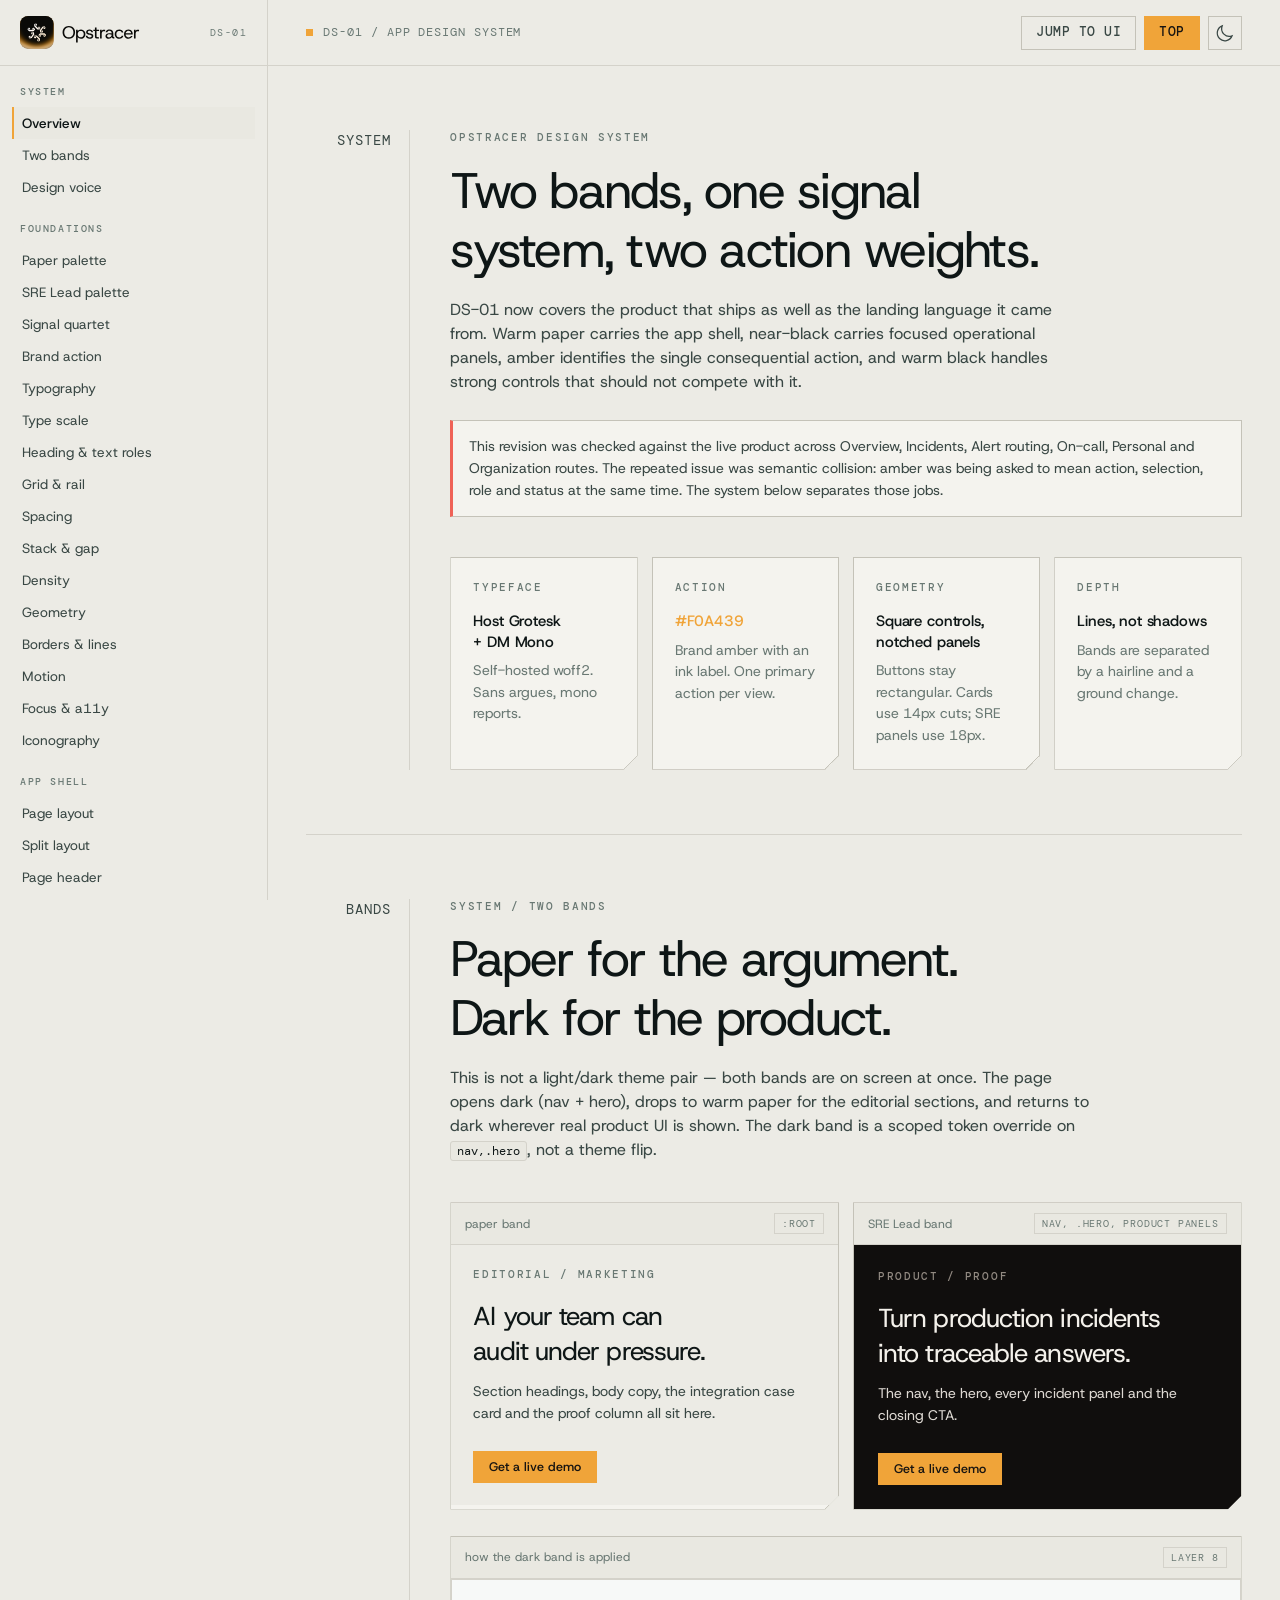
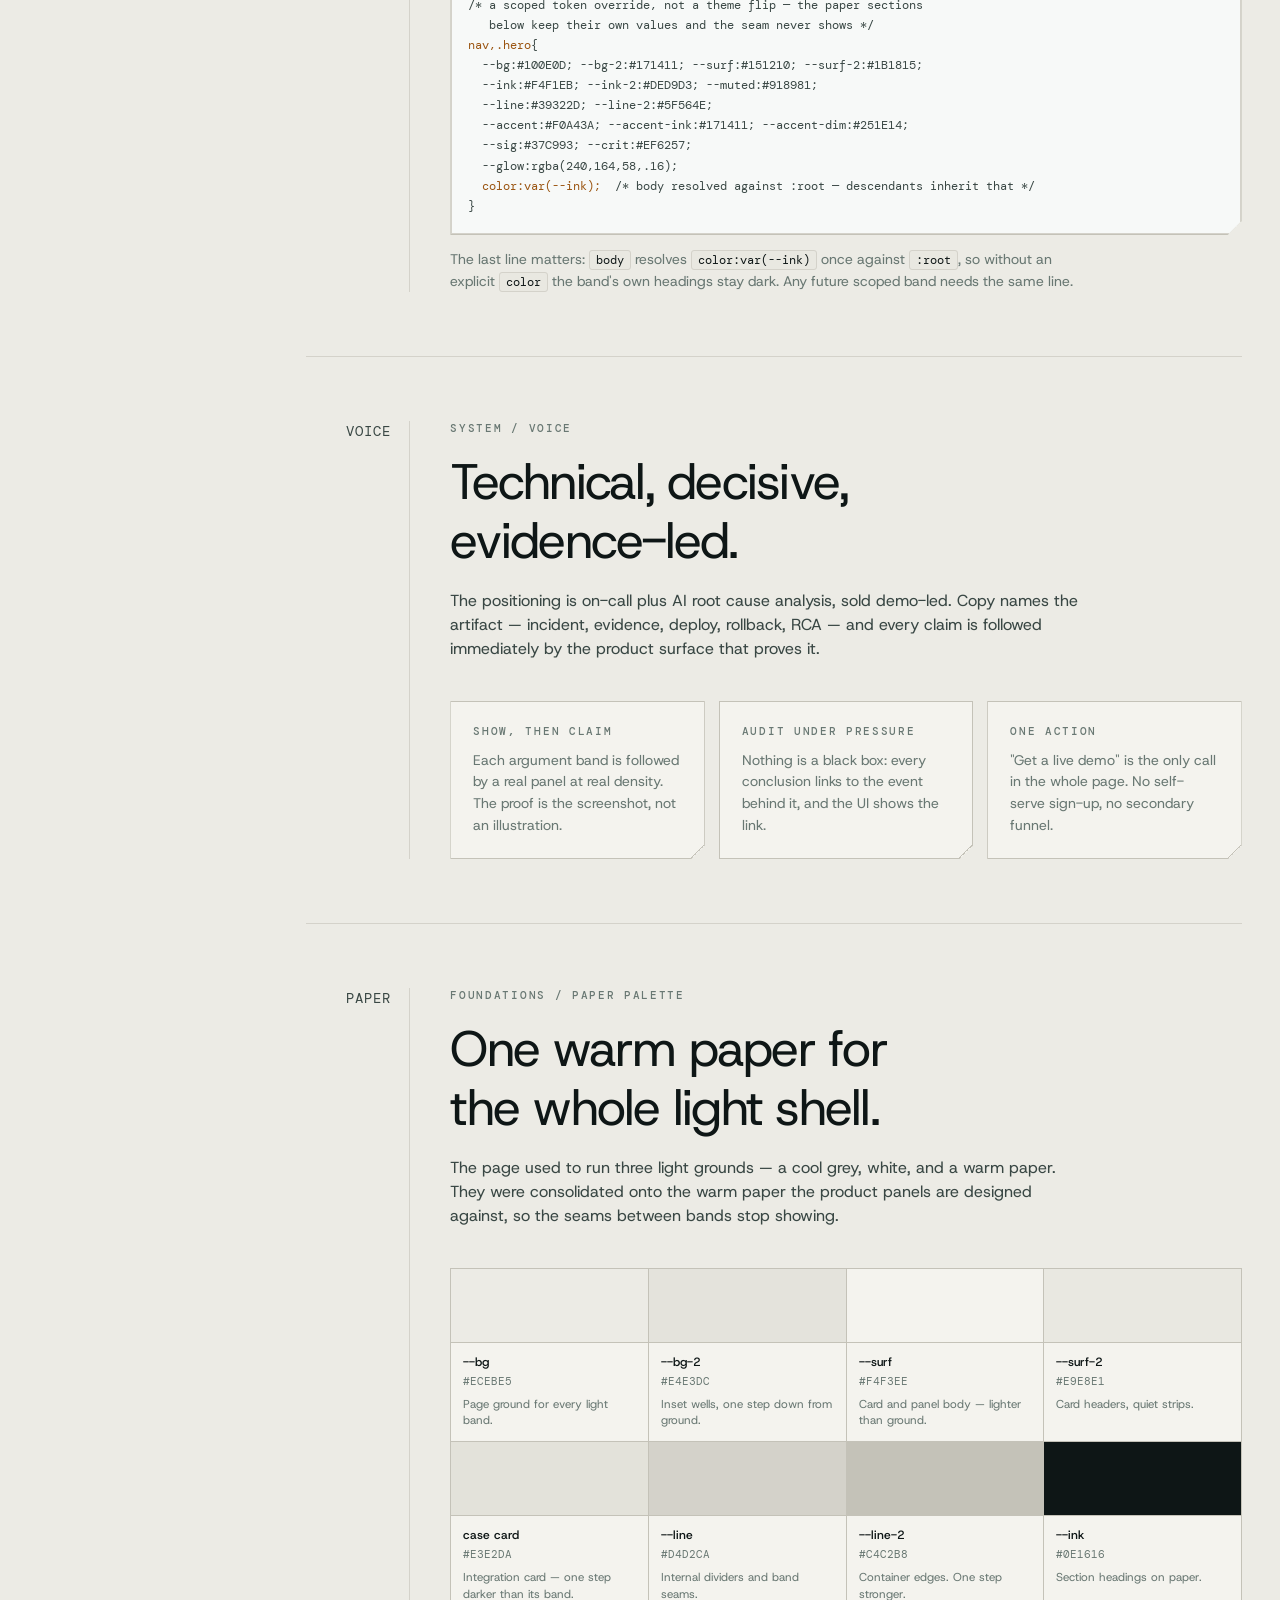
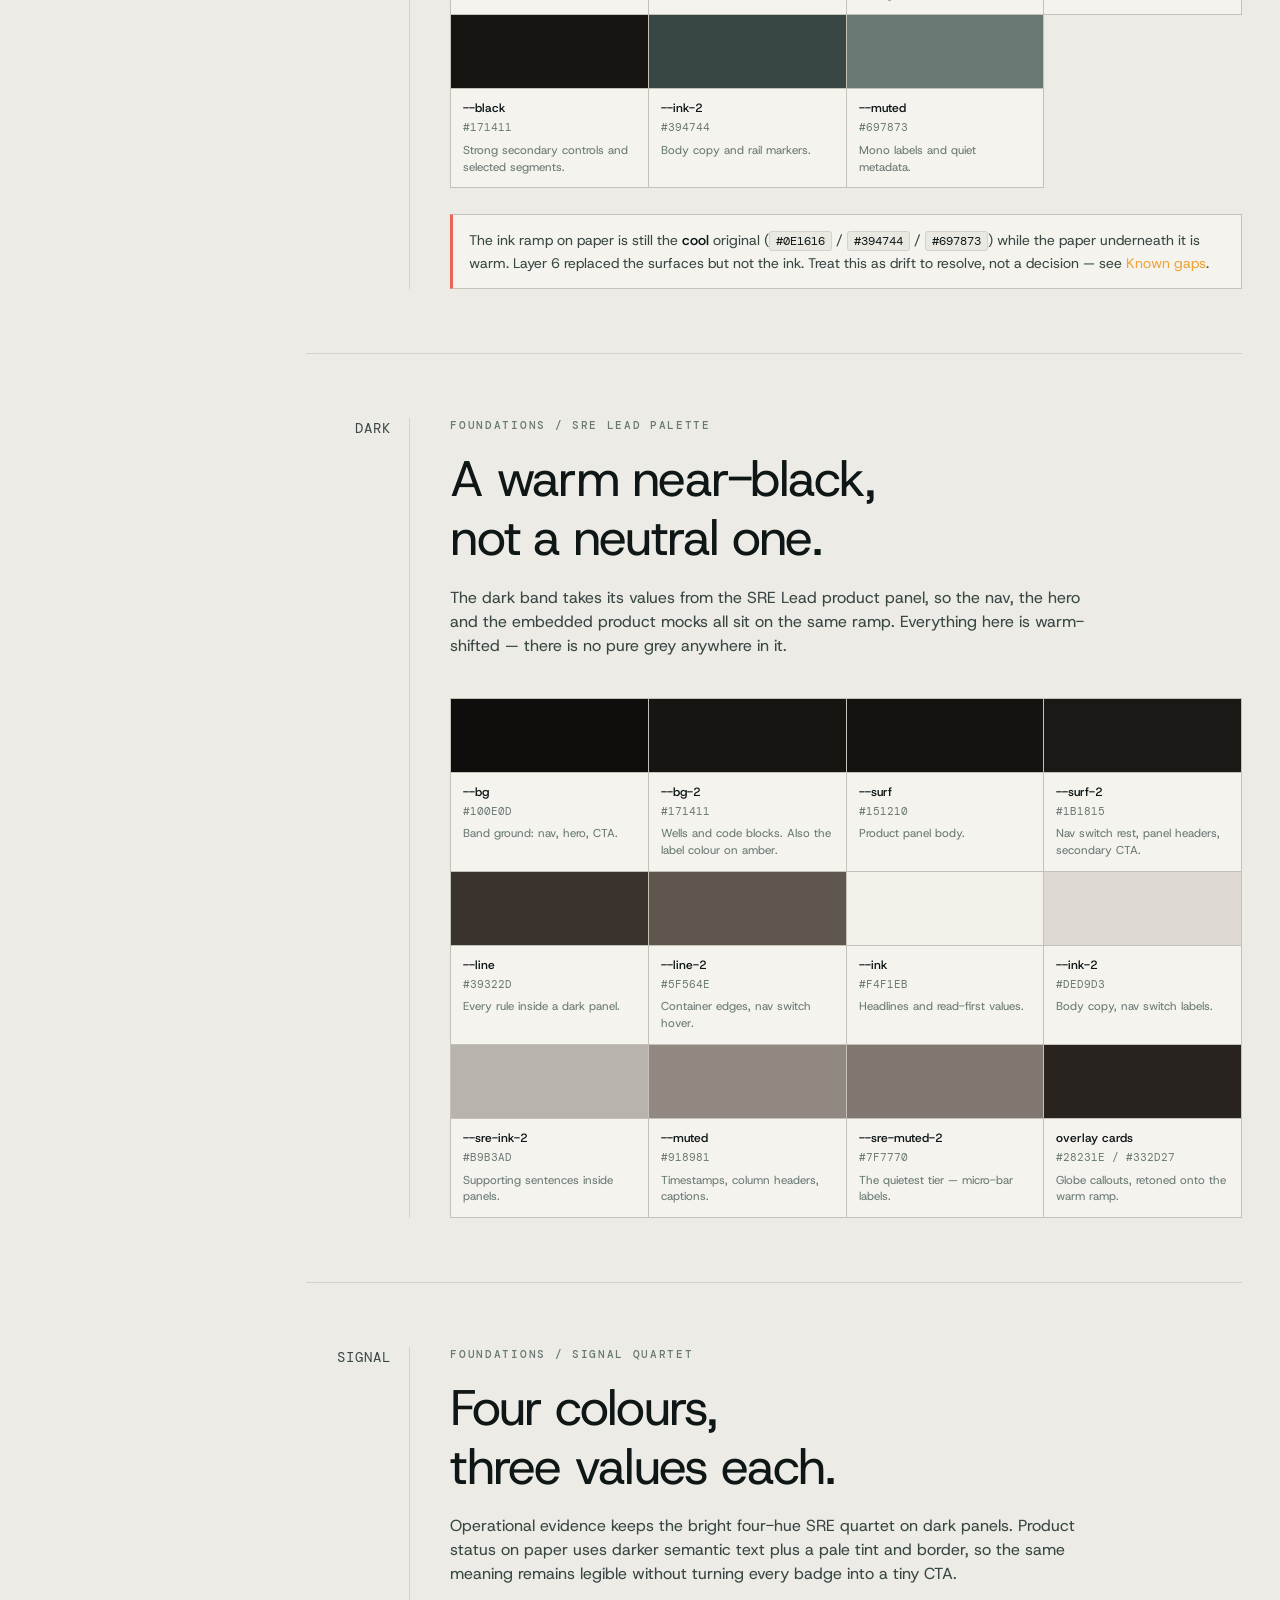
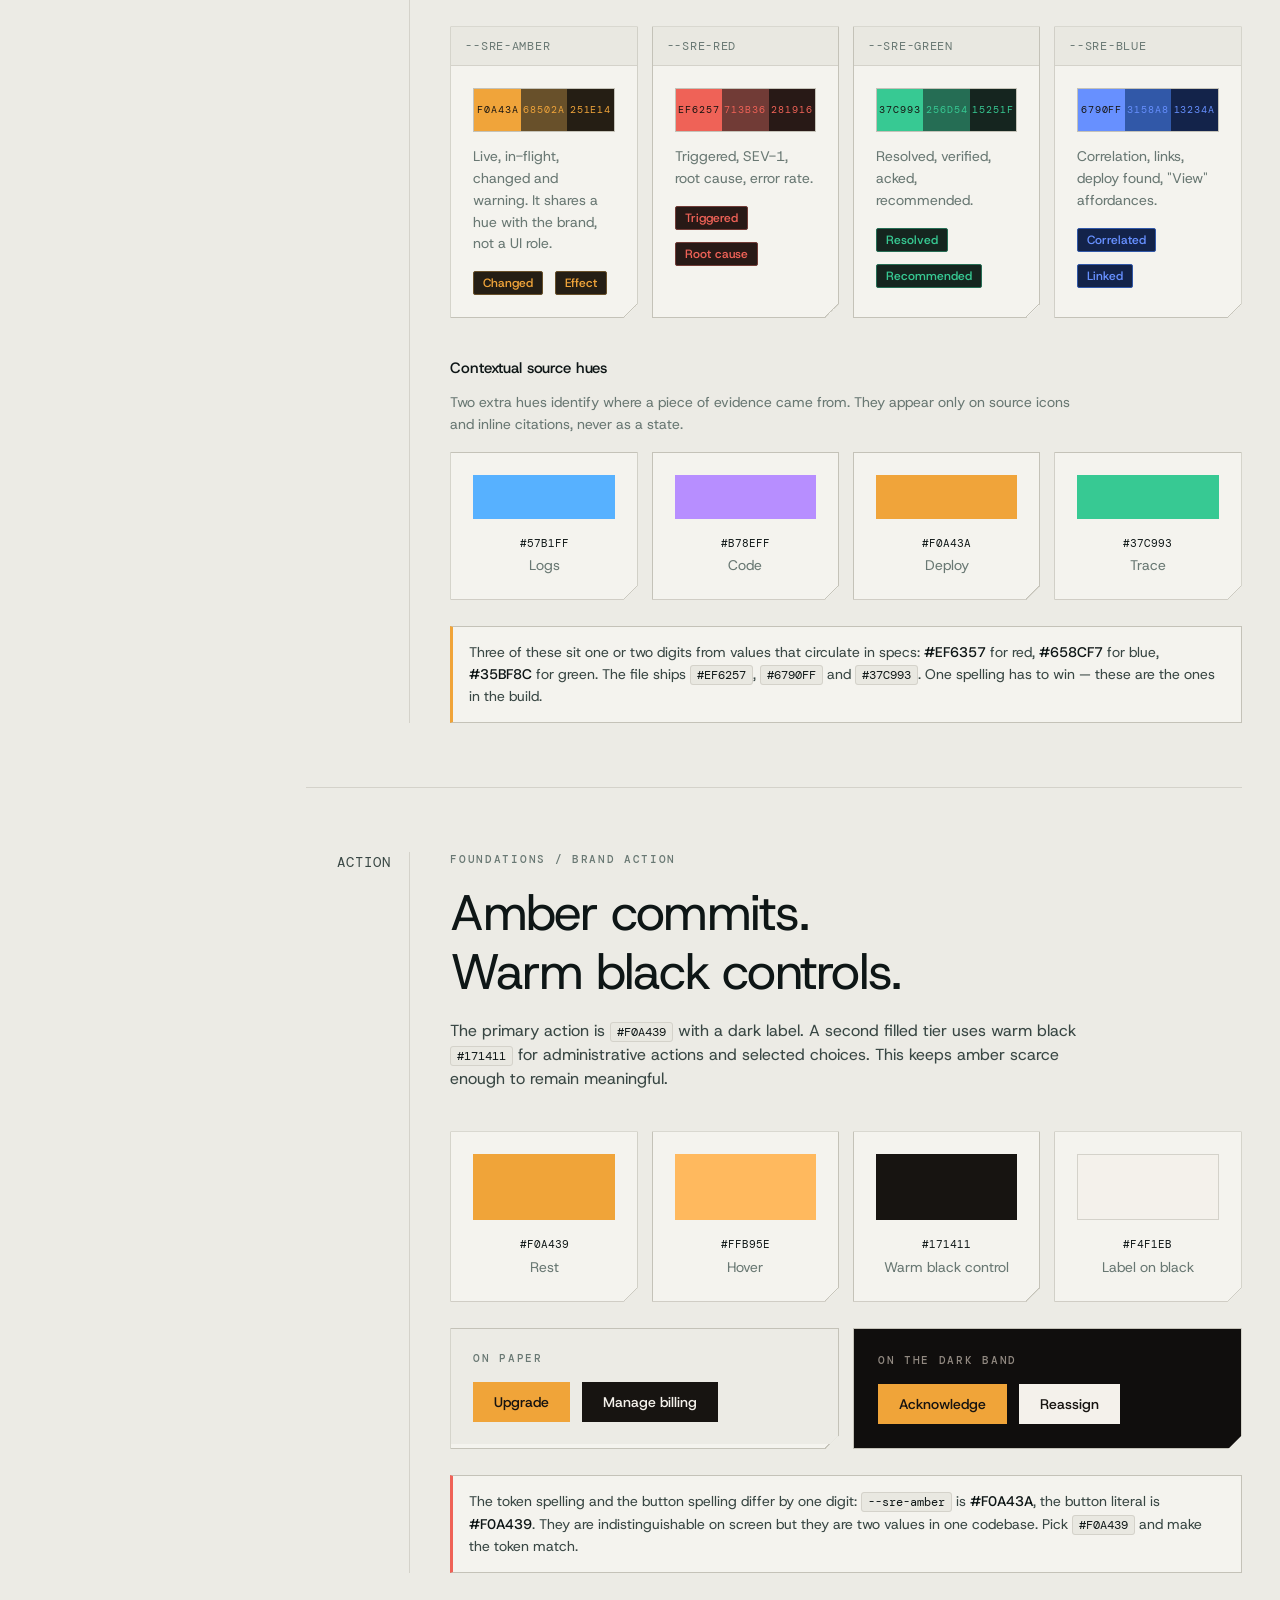
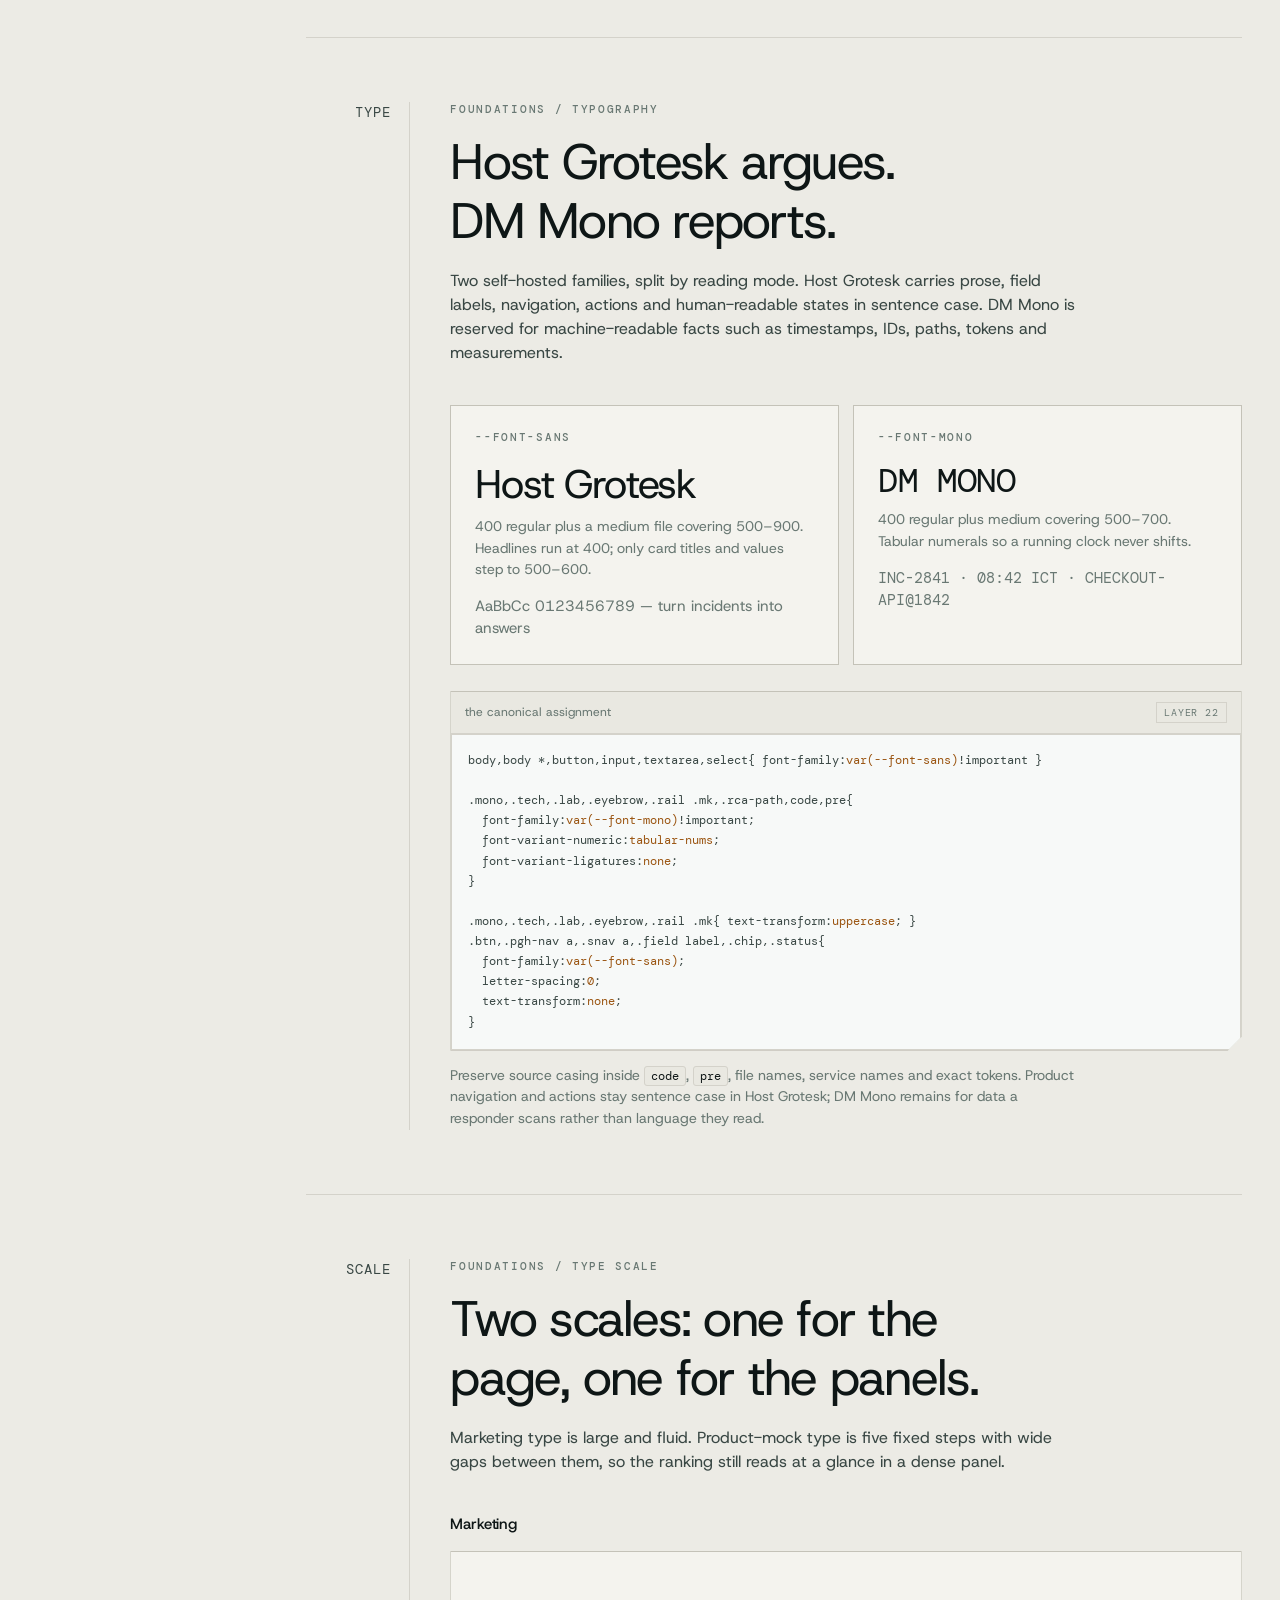
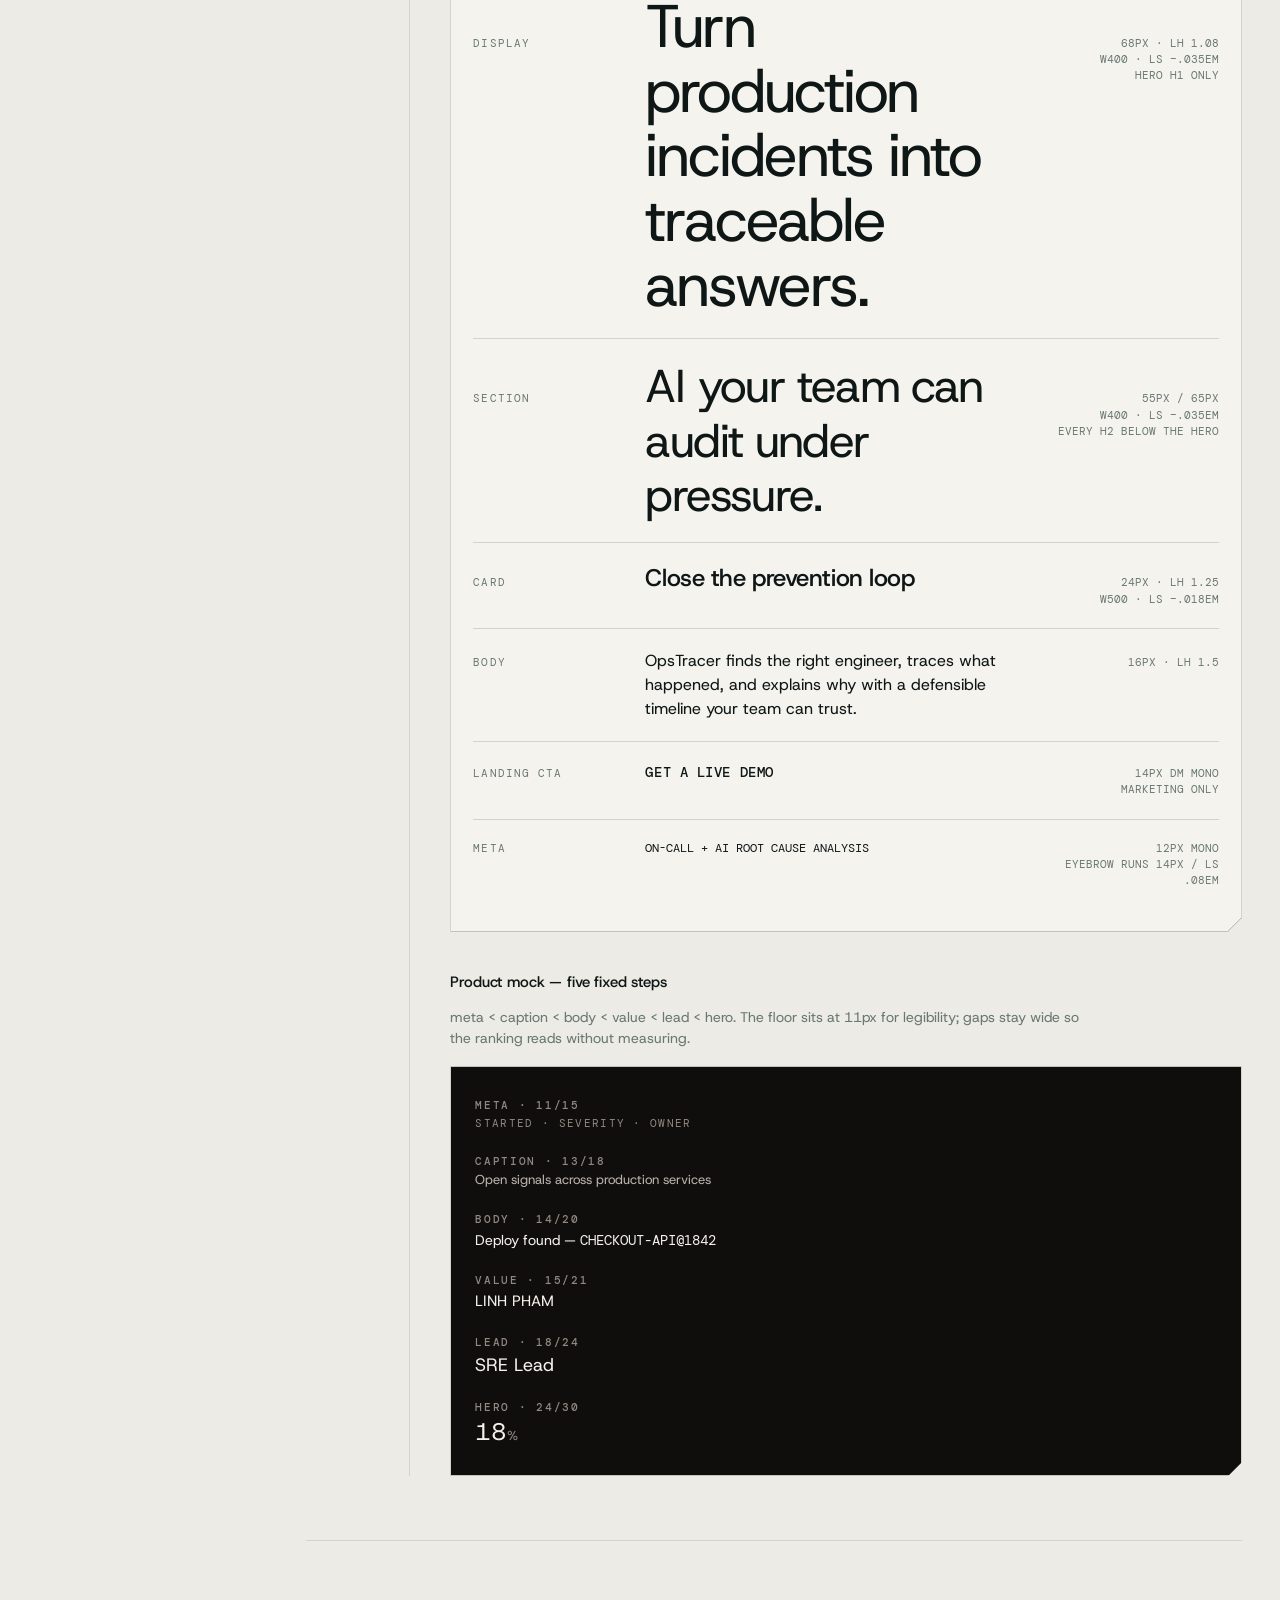
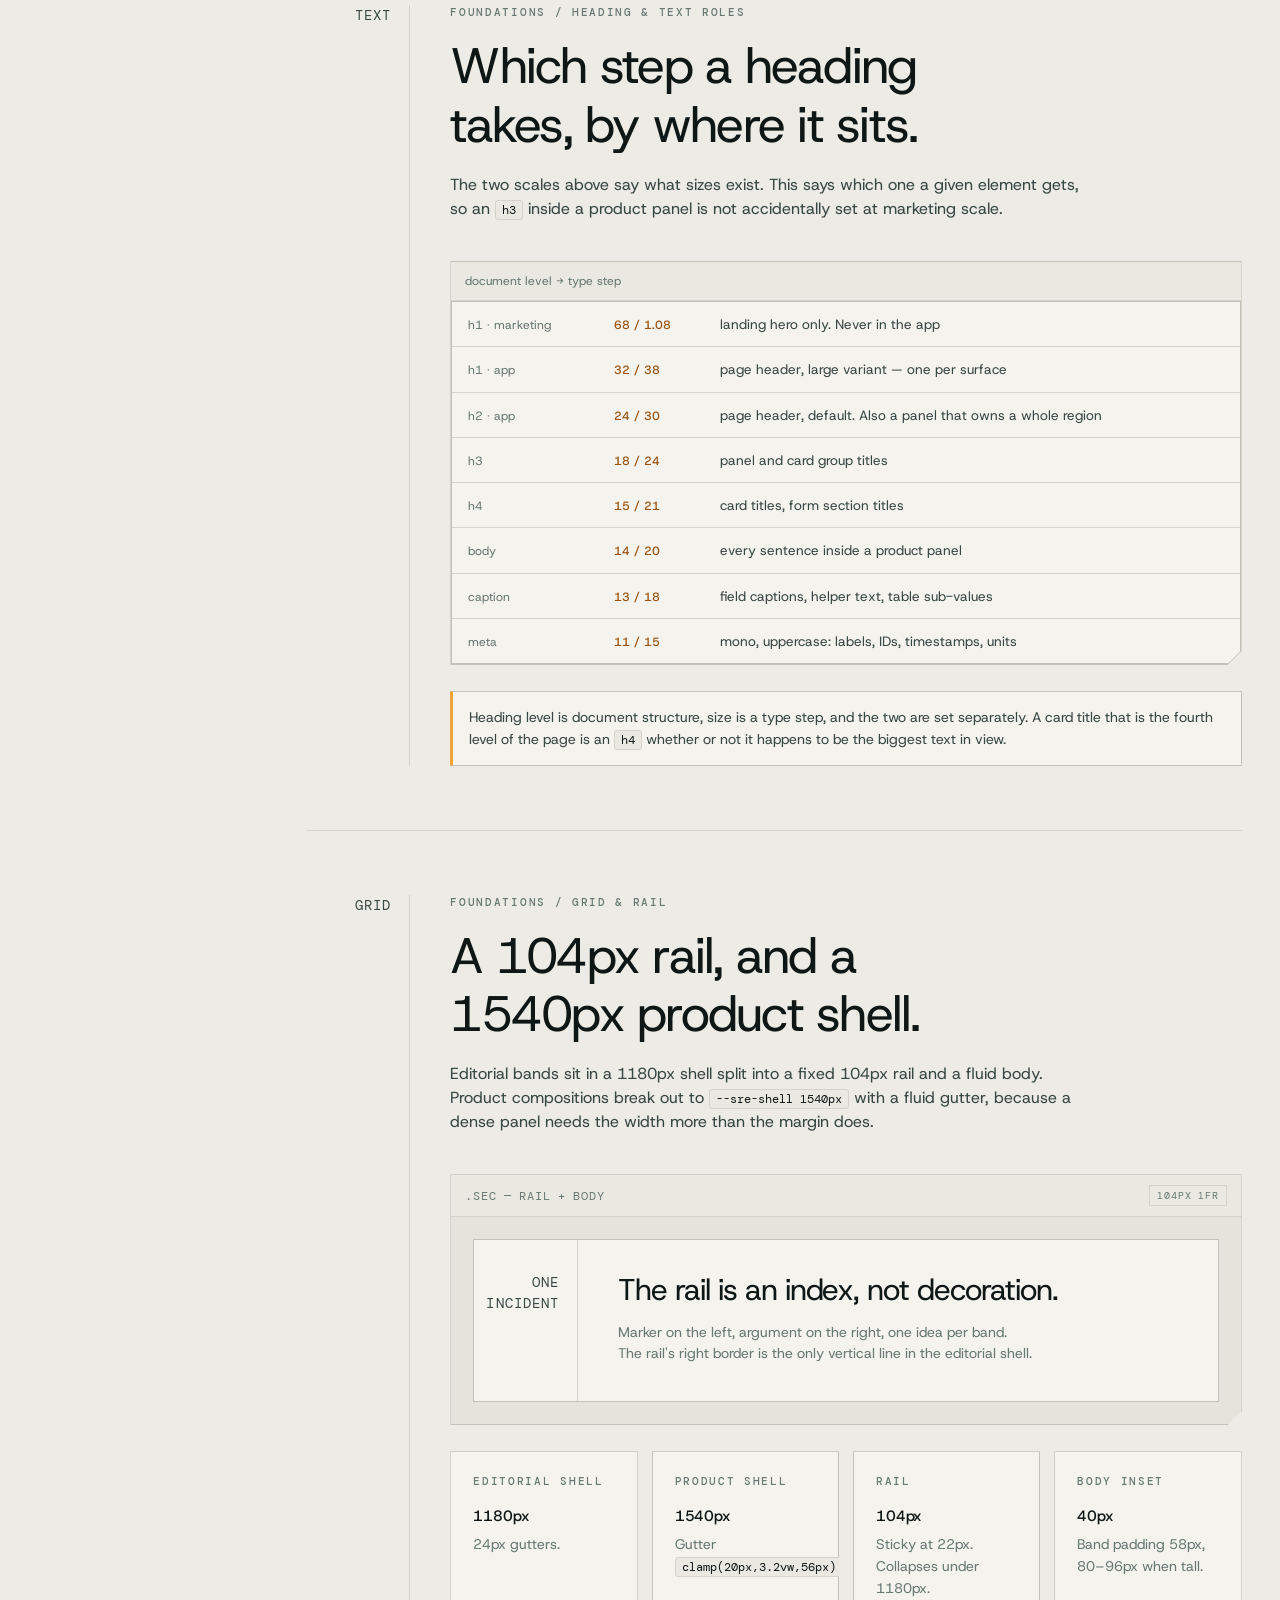
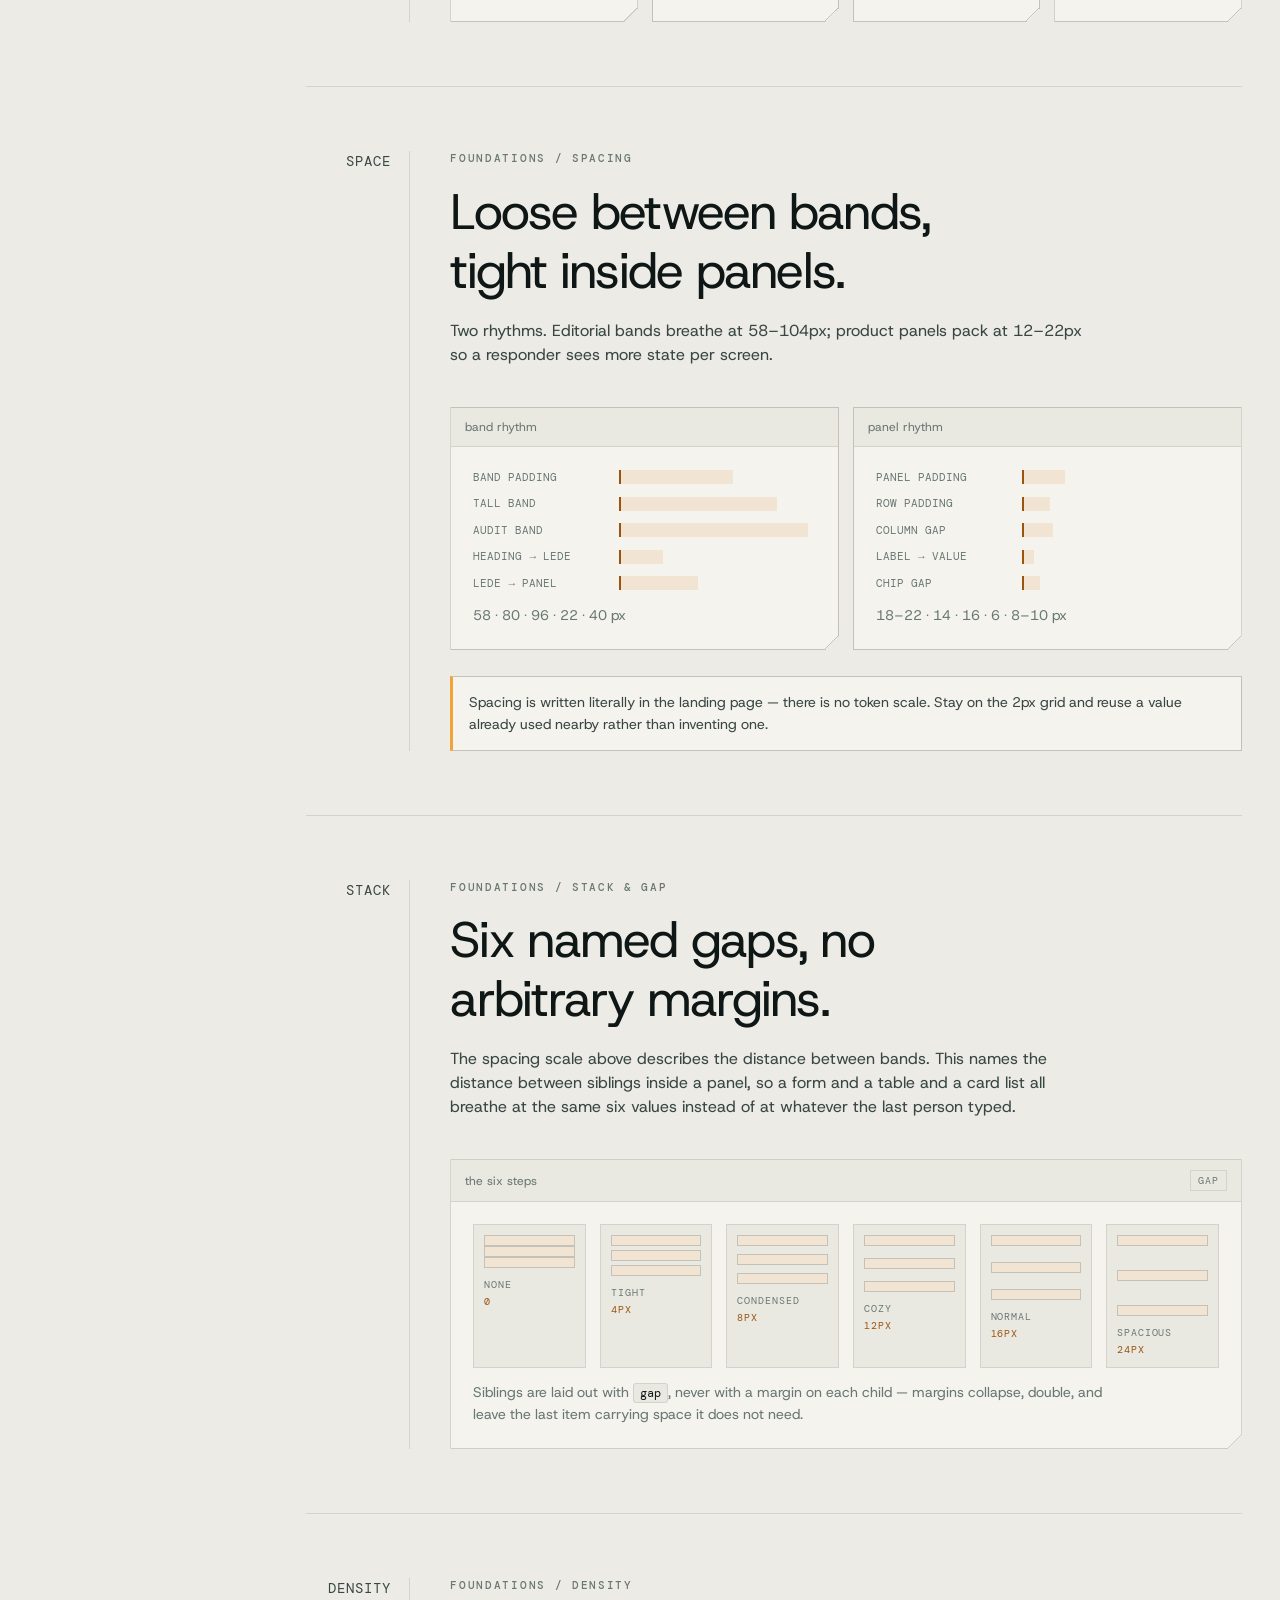
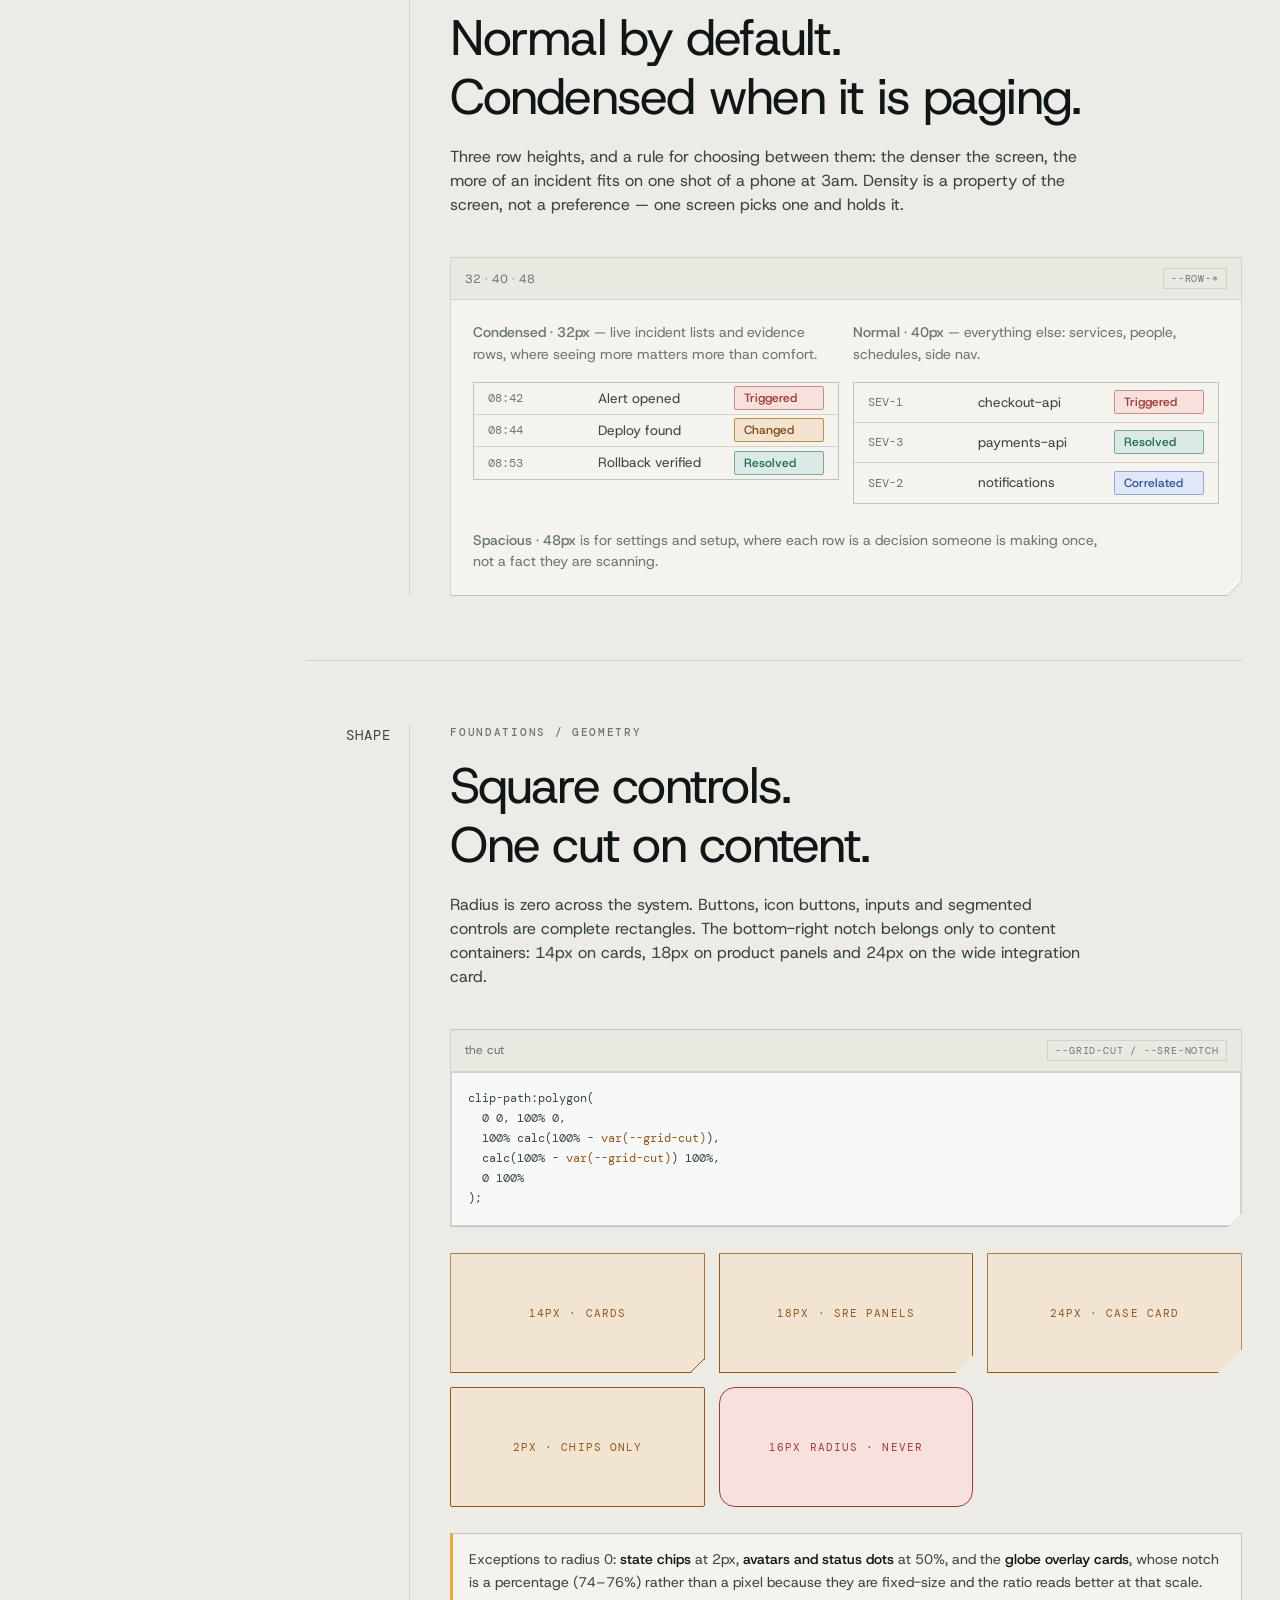
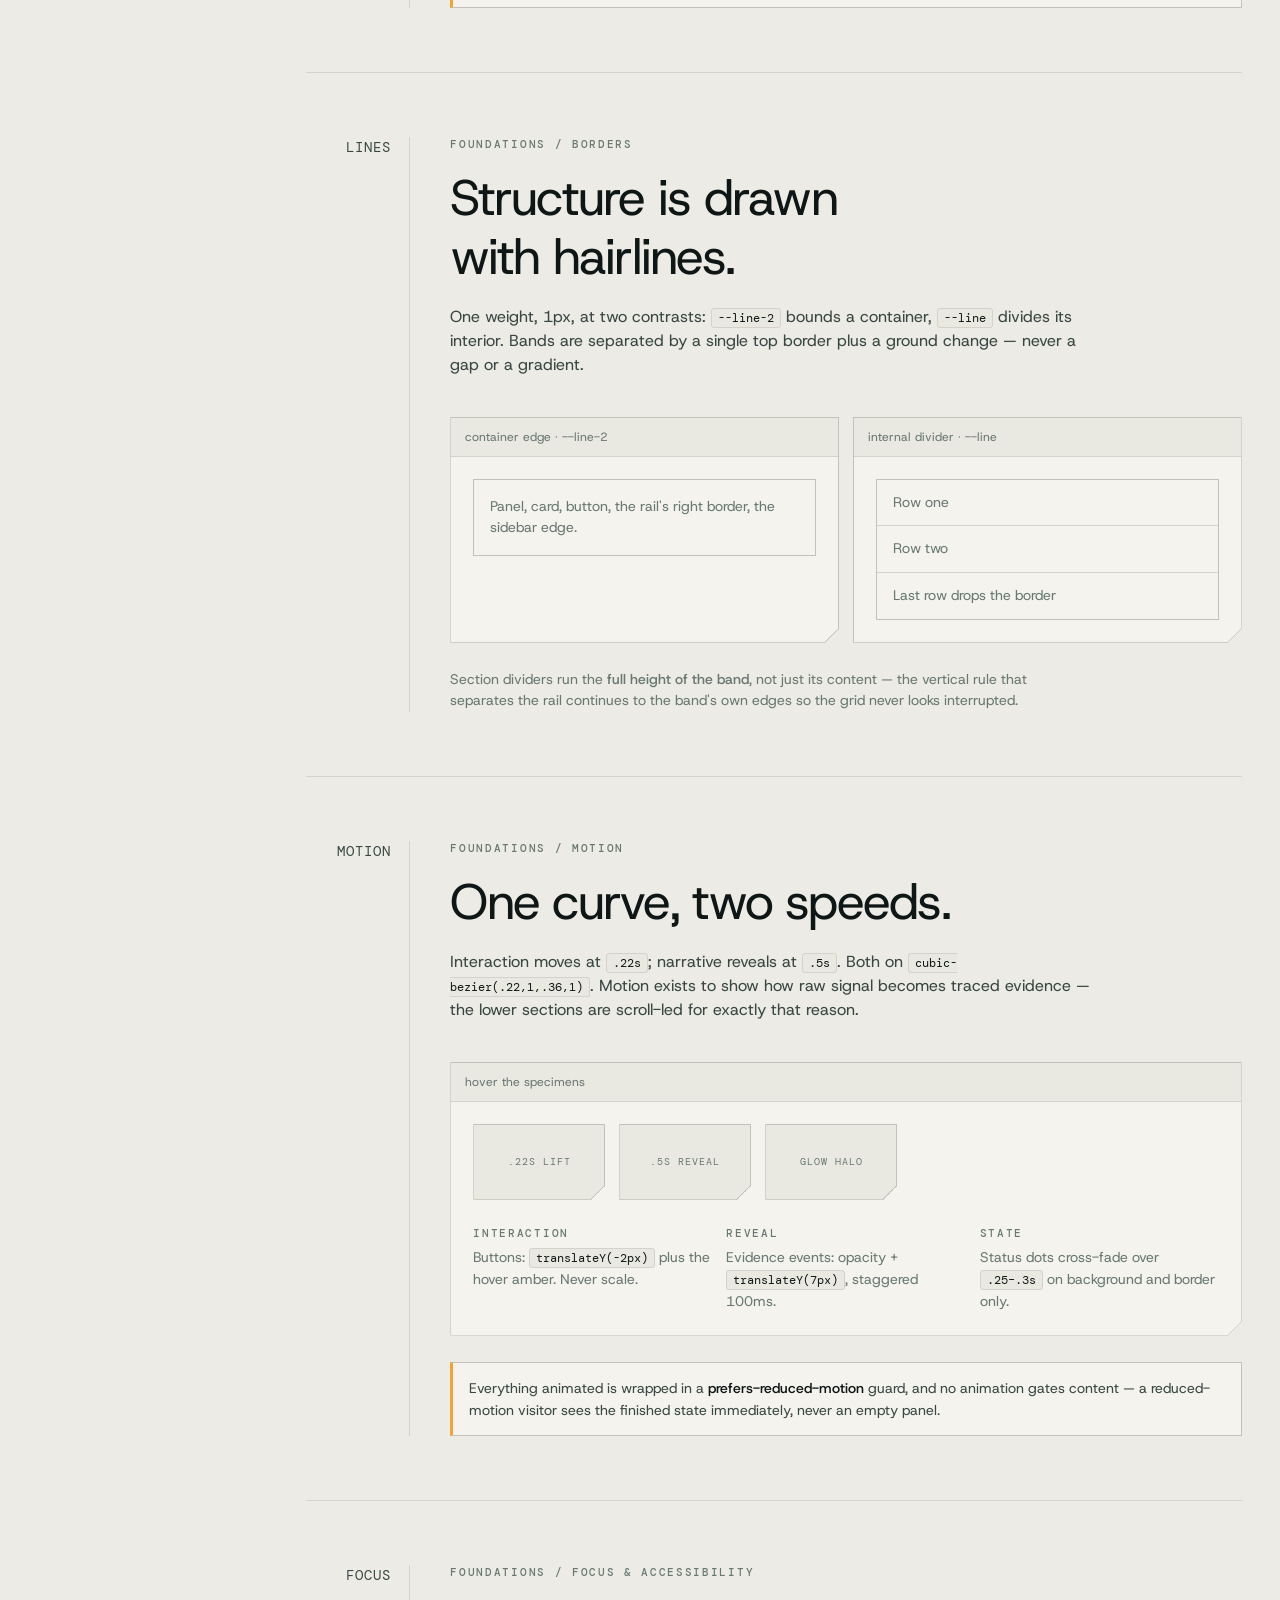
==== commit 700eca6c: "Sync design system" ====
--- a/index.html
+++ b/index.html
@@ -225,8 +225,8 @@
 .nav-label{padding:0 8px 8px;font-family:var(--font-mono);font-size:10px;font-weight:500;
   letter-spacing:.16em;text-transform:uppercase;color:var(--muted)}
 .nav a{display:flex;align-items:center;justify-content:space-between;gap:8px;height:32px;padding:0 8px;
-  border-left:2px solid transparent;font-family:var(--font-mono);font-size:13.5px;color:var(--ink-2);
-  font-variant-ligatures:none;letter-spacing:var(--tracking-action);text-transform:uppercase;
+  border-left:2px solid transparent;font-family:var(--font-sans);font-size:13.5px;color:var(--ink-2);
+  letter-spacing:0;text-transform:none;
   transition:background var(--dur) var(--ease),color var(--dur) var(--ease),border-color var(--dur) var(--ease)}
 .nav a:hover{background:var(--surf-2);color:var(--ink)}
 .nav a.active{background:var(--surf-2);border-left-color:var(--brand);color:var(--ink);font-weight:500}
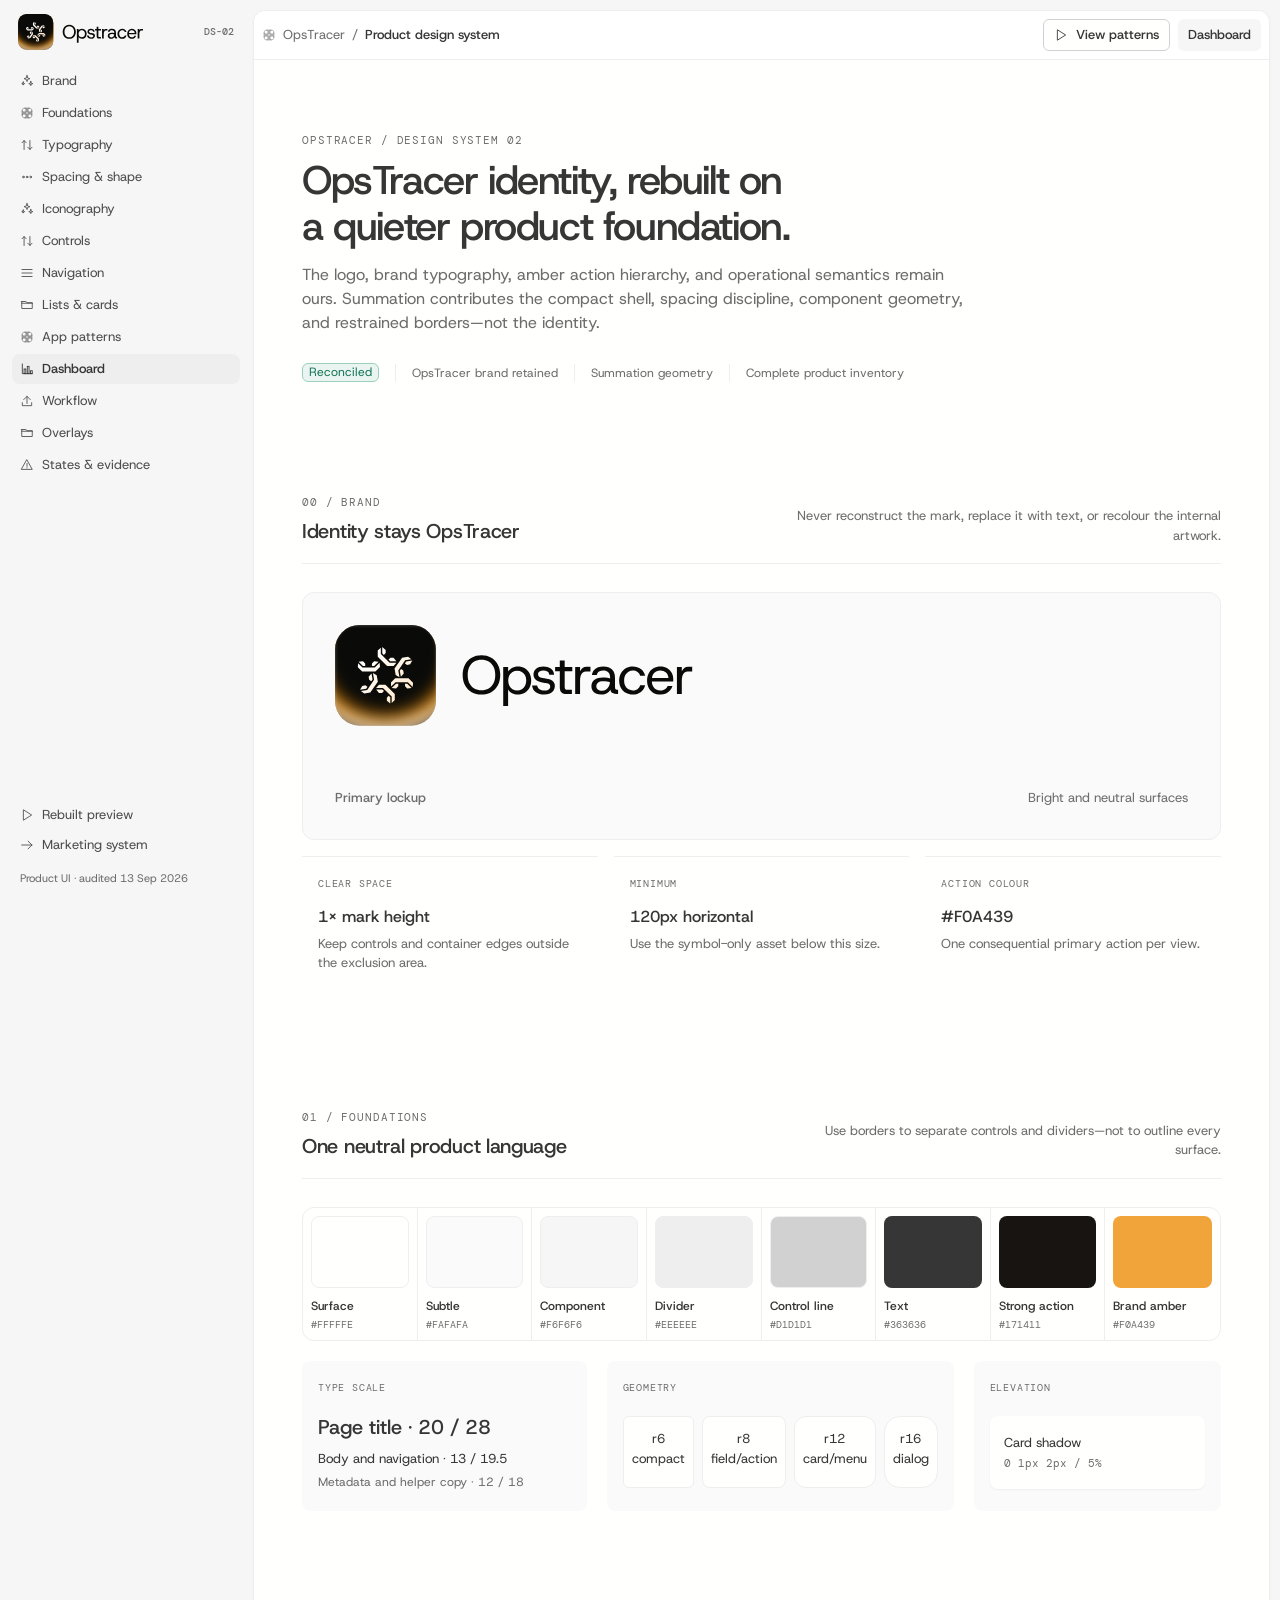
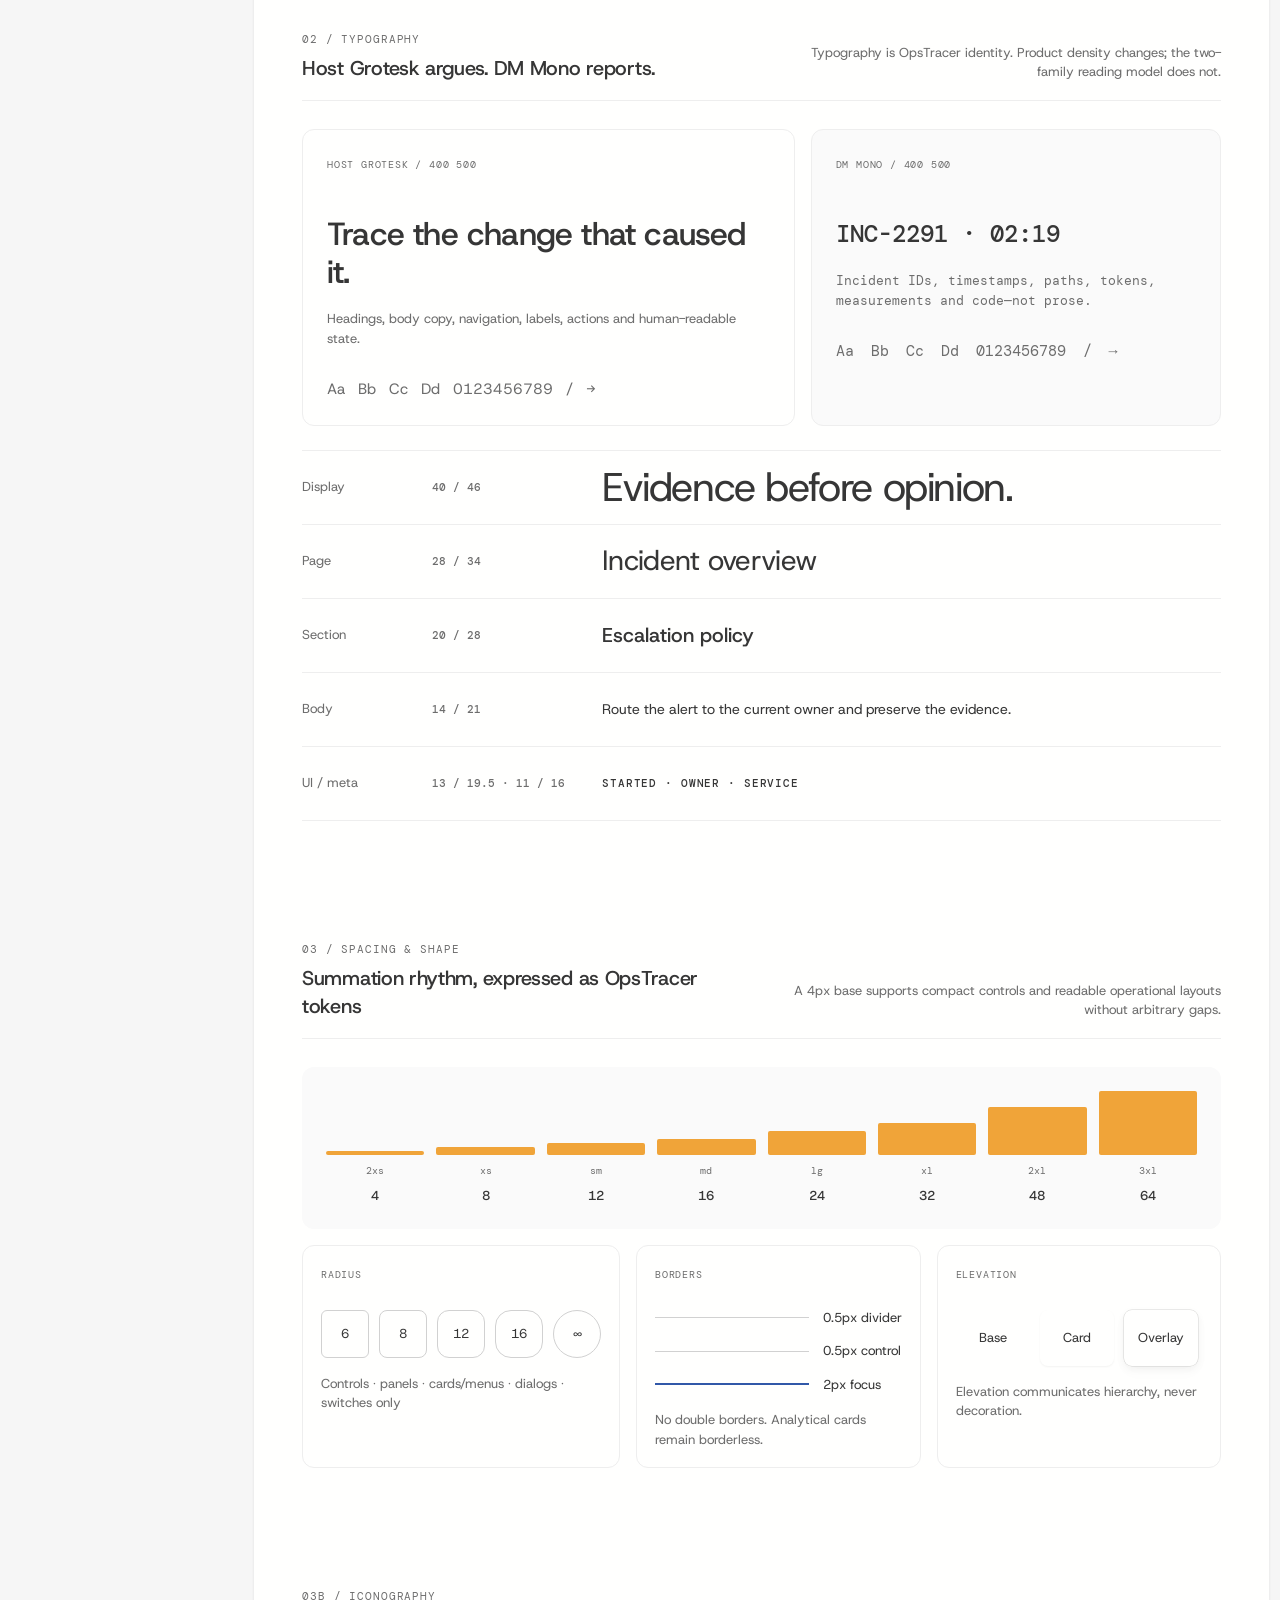
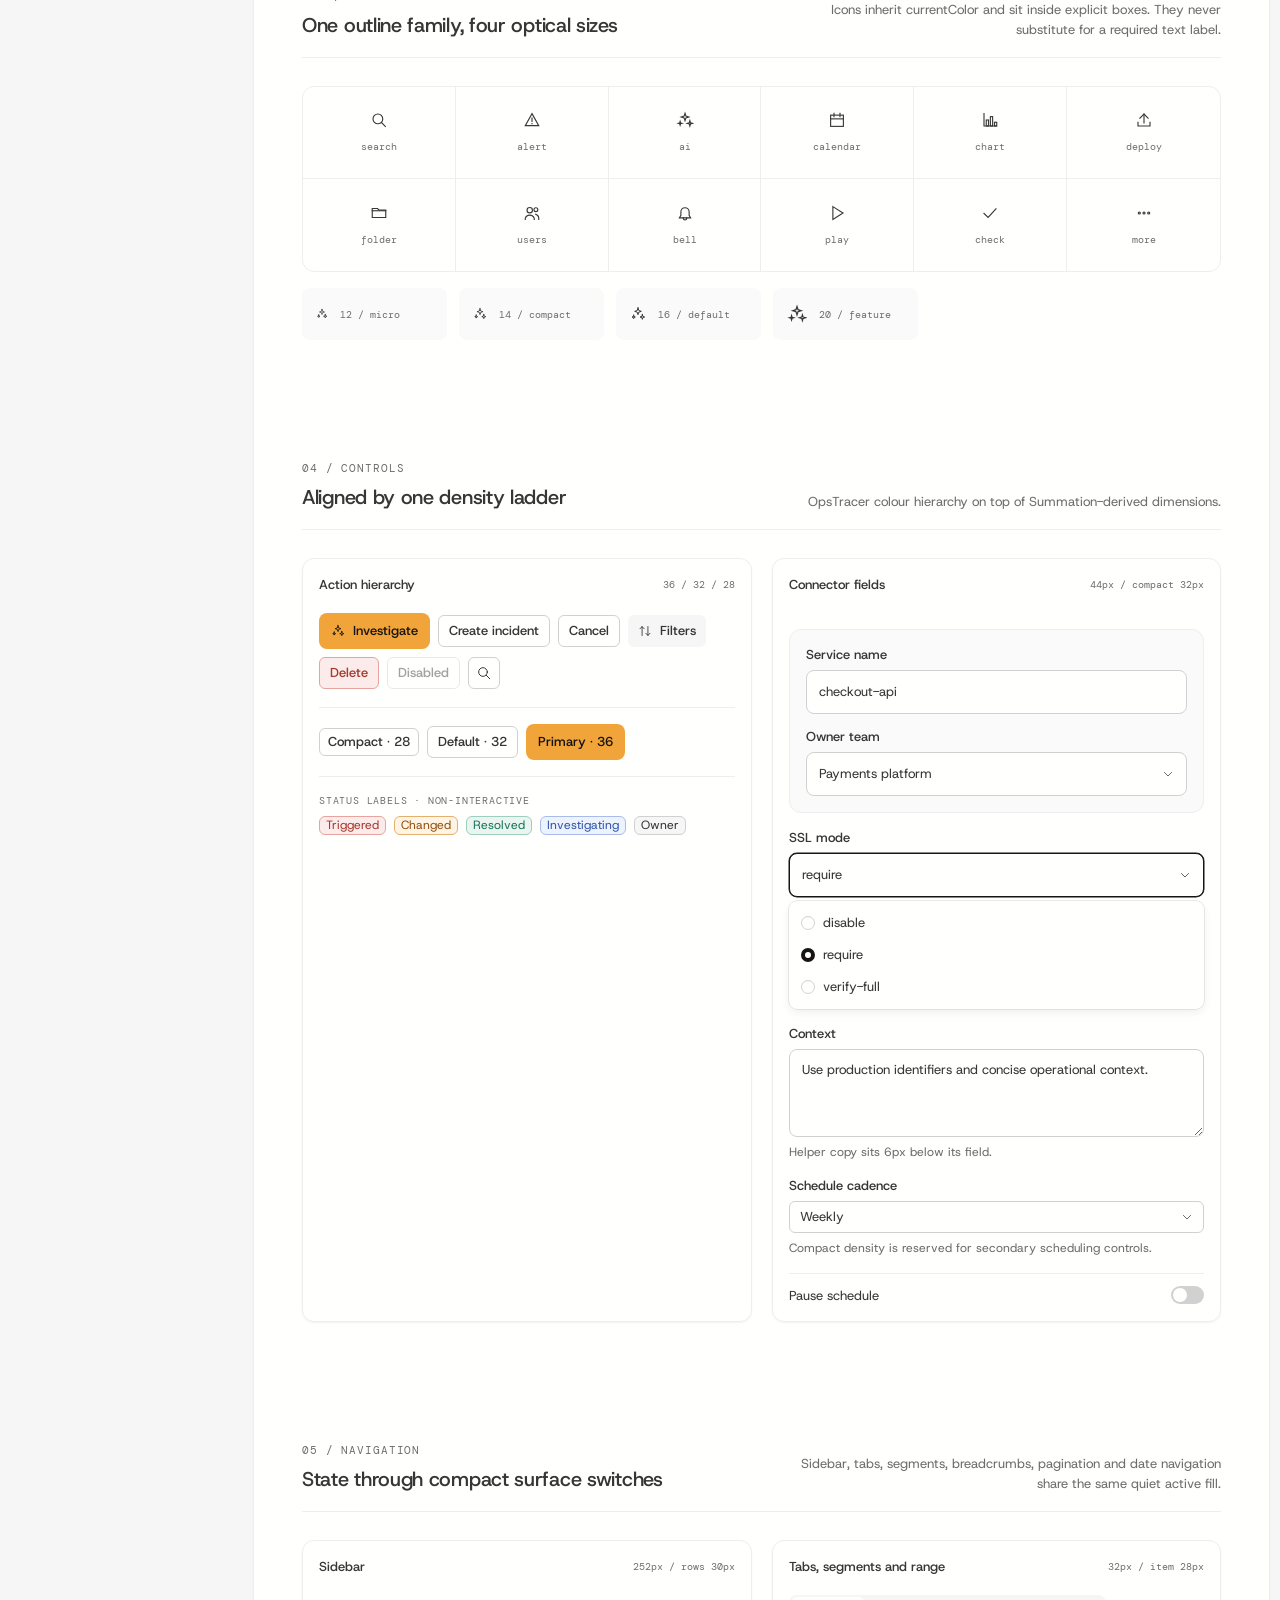
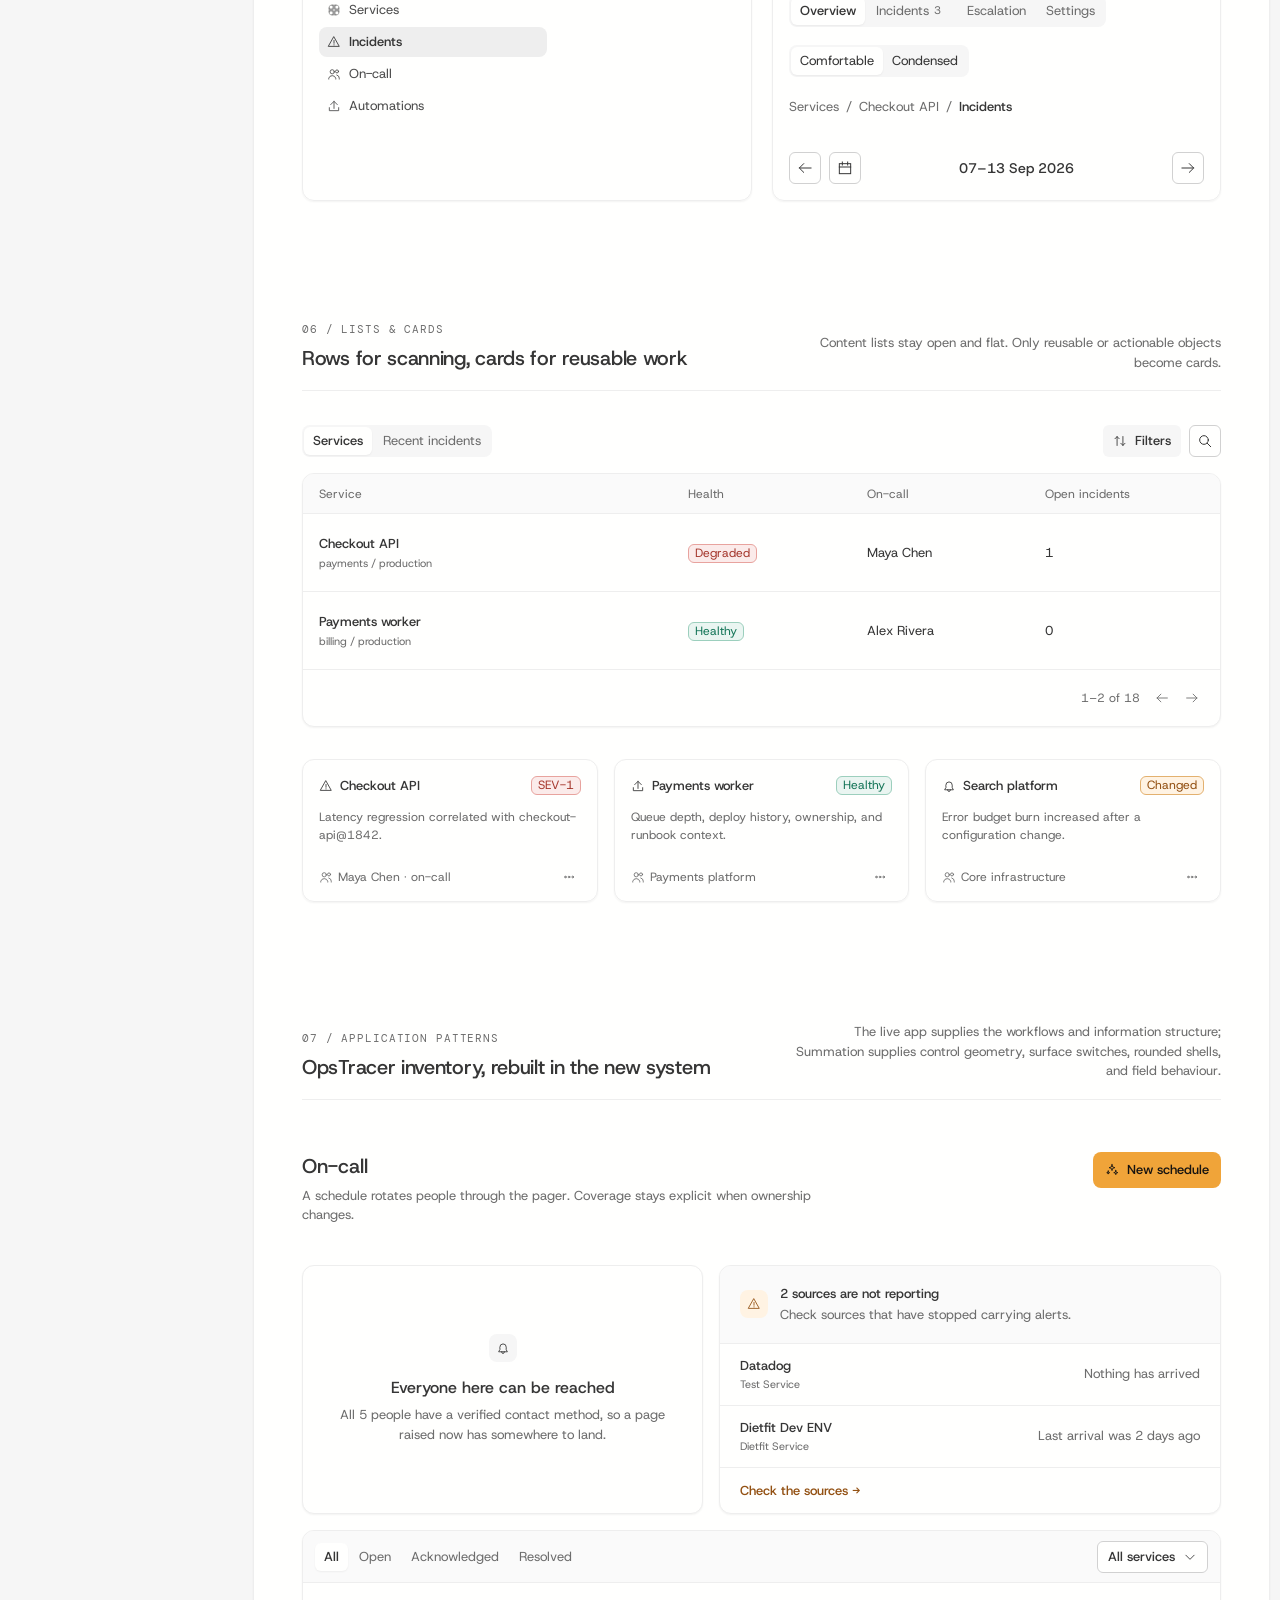
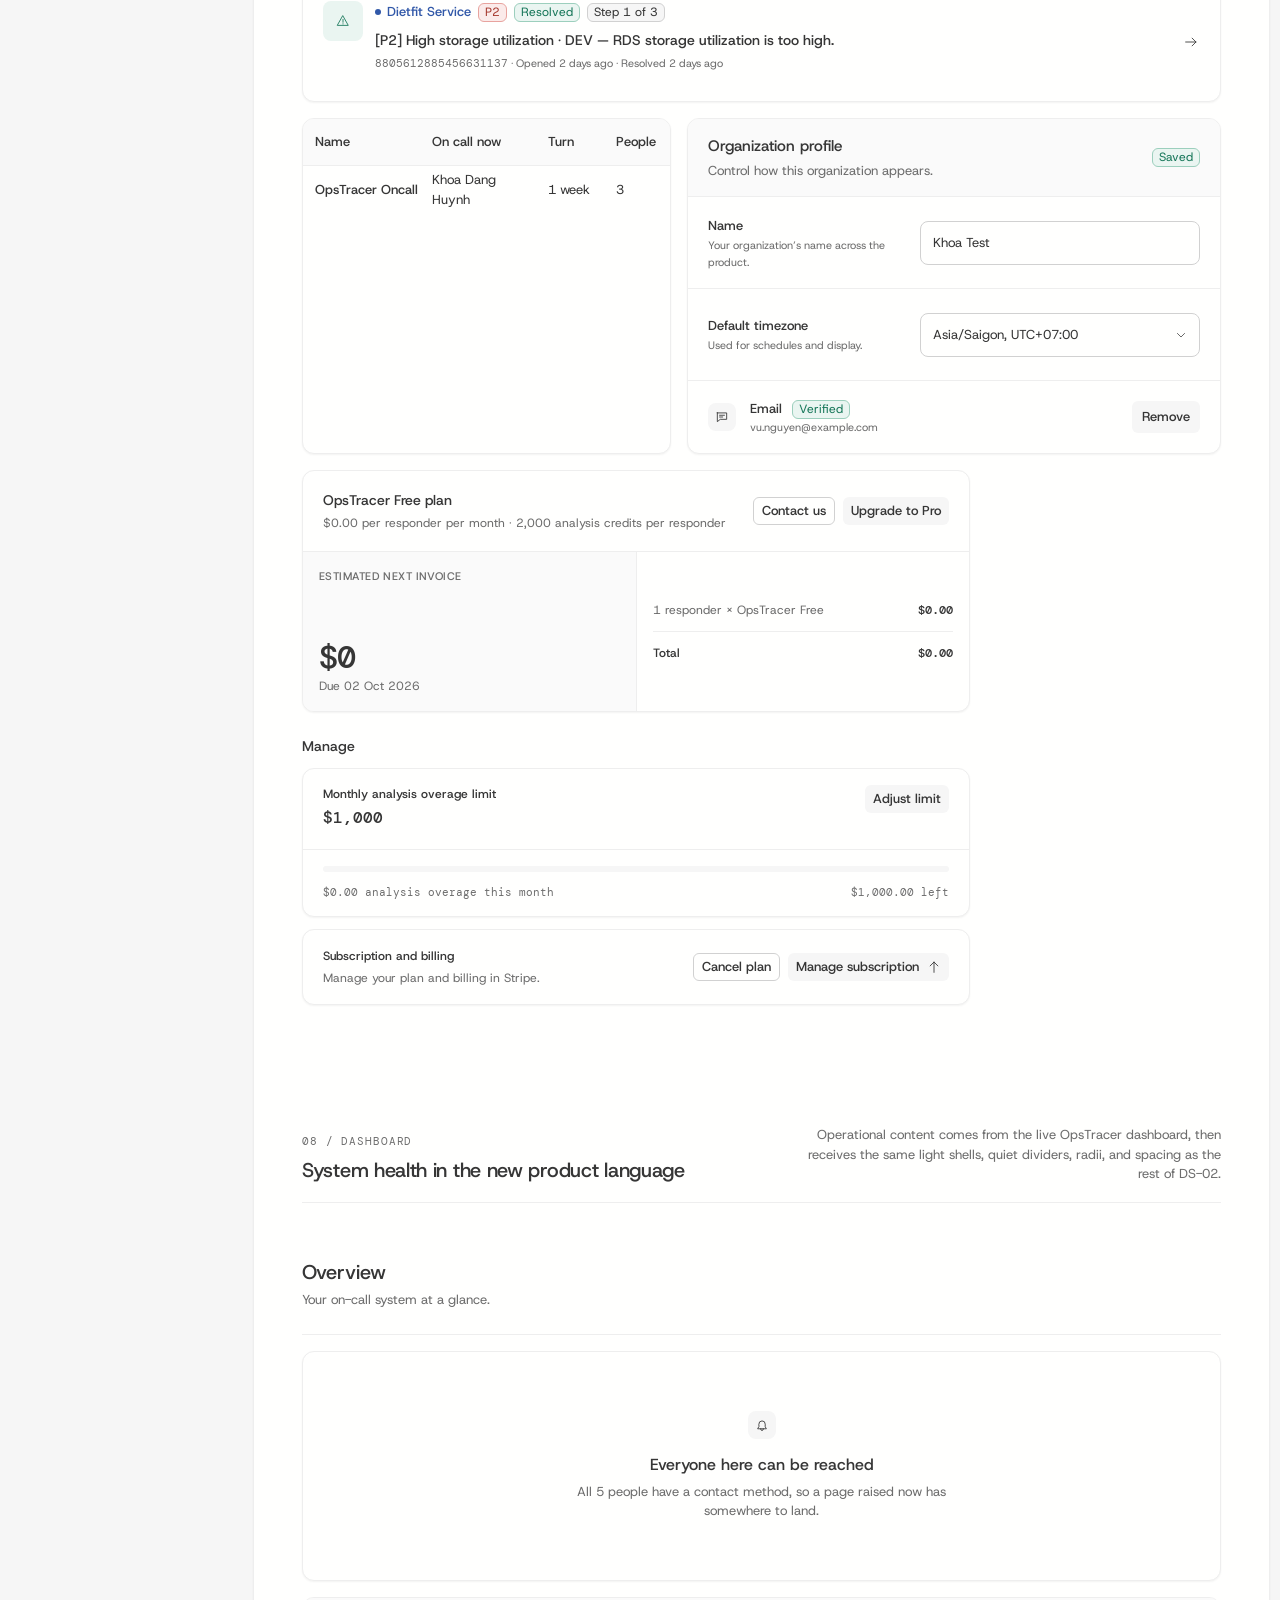
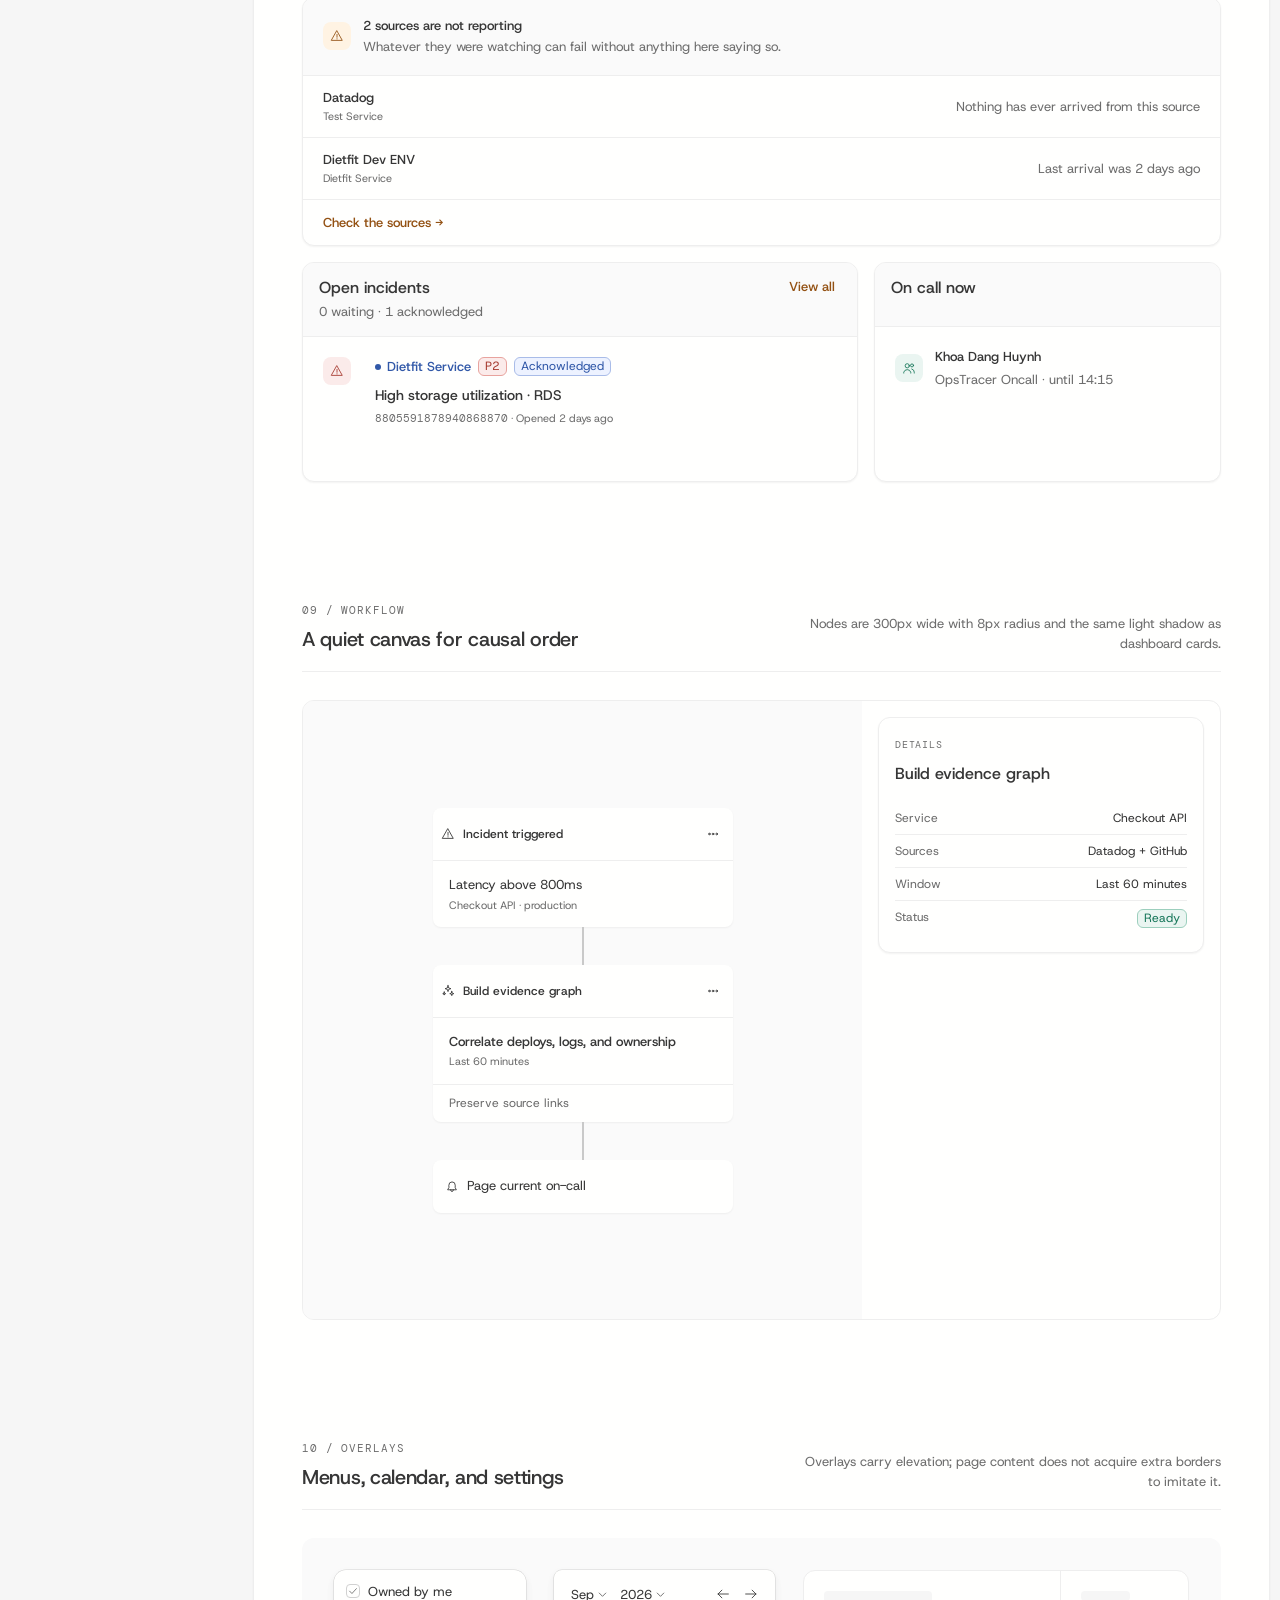
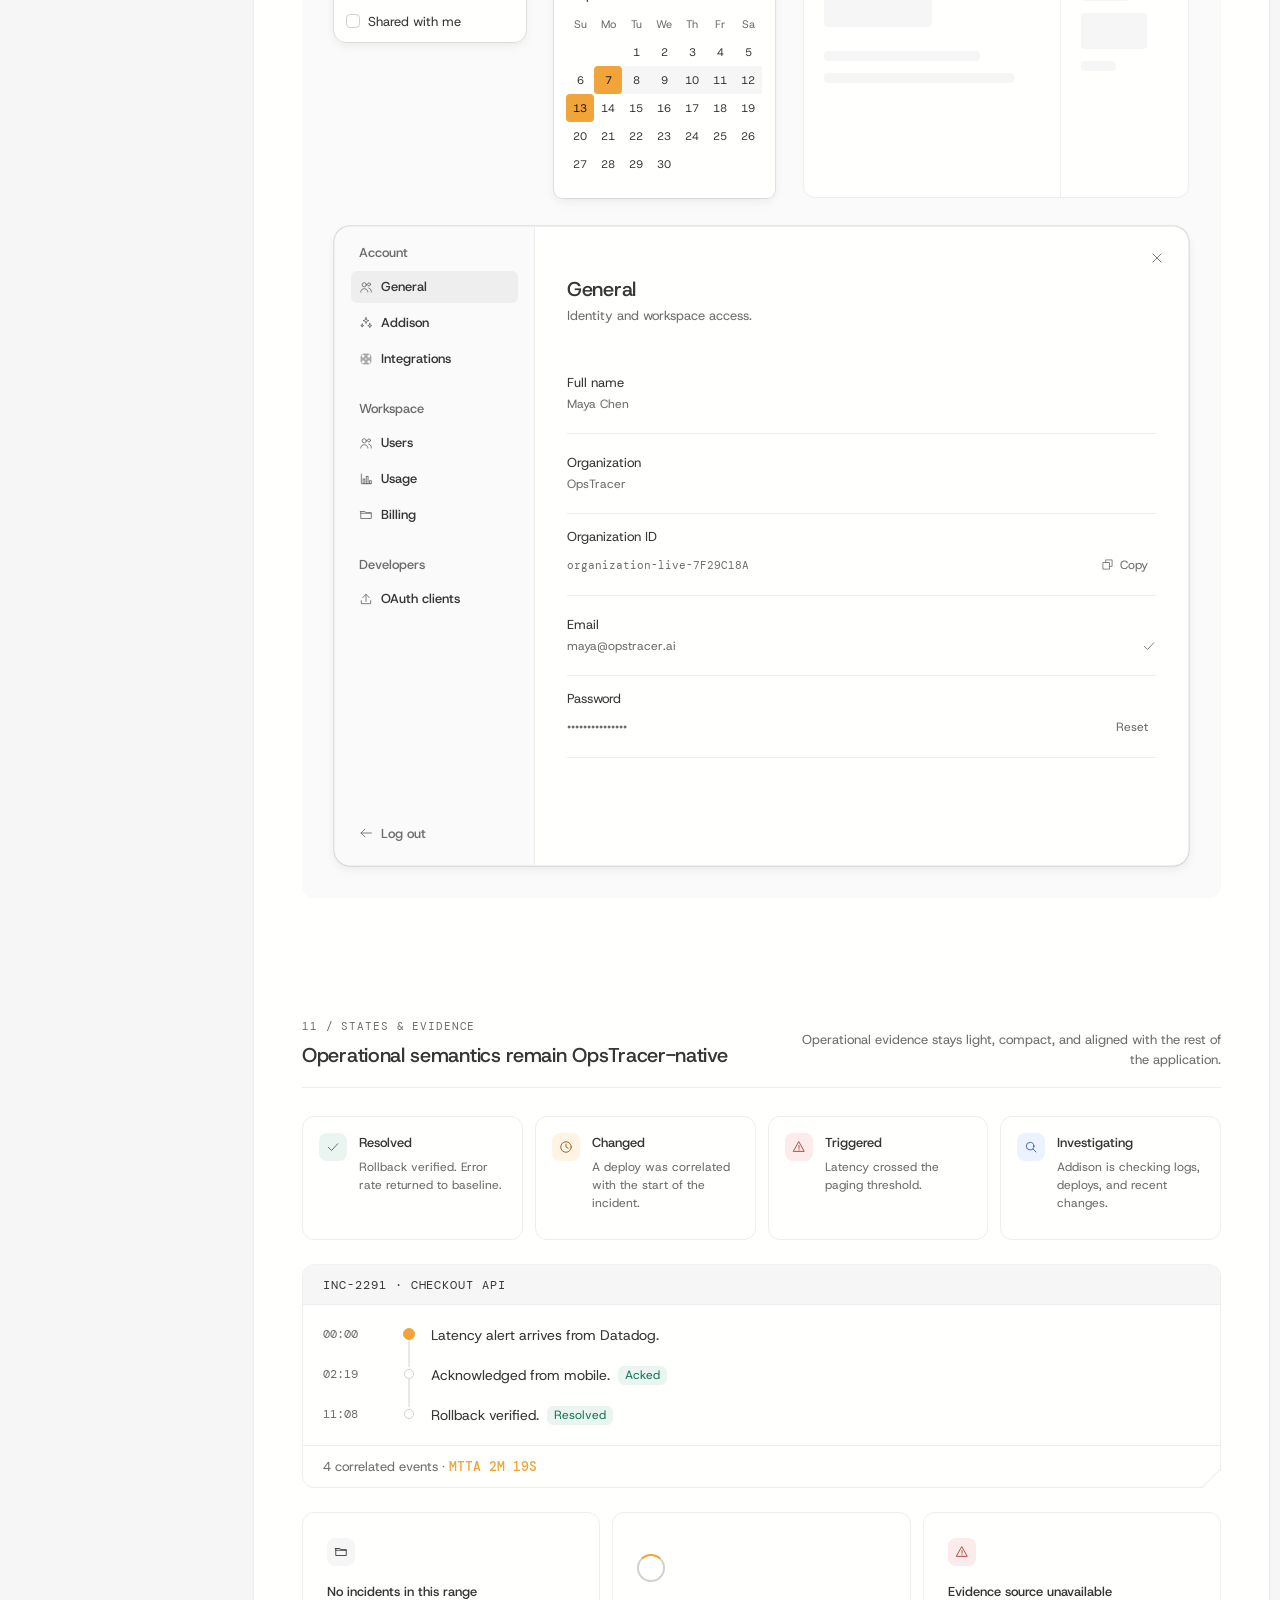
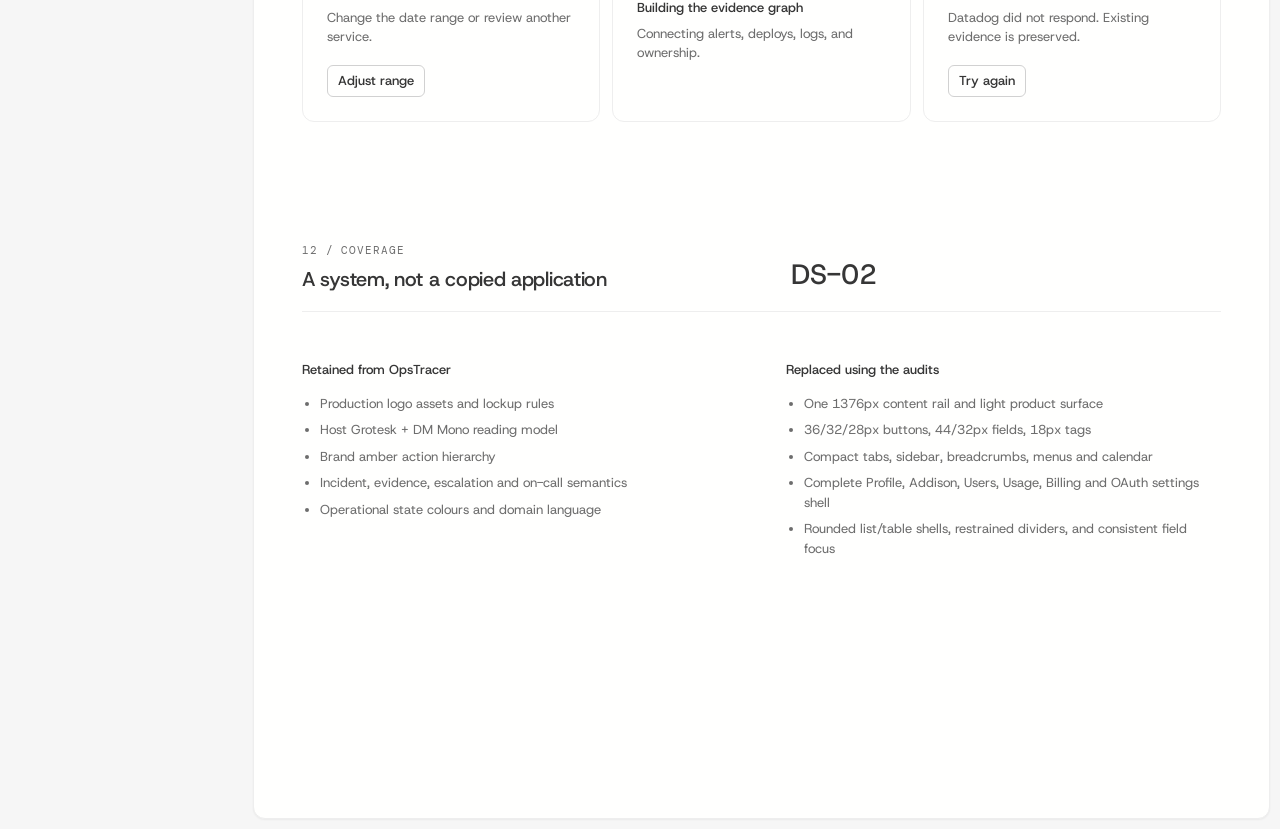
==== commit 77fb483d: "Apply new design system" ====
--- a/index.html
+++ b/index.html
@@ -1,176 +1,13 @@
 <!doctype html>
-<html lang="en" data-theme="light">
+<html lang="en">
 <head>
-<meta charset="utf-8">
-<meta name="viewport" content="width=device-width, initial-scale=1">
-<title>OpsTracer DS-01 — Design system</title>
-<meta name="description" content="The OpsTracer design system, resolved from the shipping landing page: two bands, the SRE signal quartet, brand amber, and the components that actually render.">
-<meta name="color-scheme" content="light dark">
-<meta name="theme-color" content="#ECEBE5" media="(prefers-color-scheme: light)">
-<meta name="theme-color" content="#100E0D" media="(prefers-color-scheme: dark)">
-<link rel="icon" href="data:image/svg+xml,%3Csvg xmlns='http://www.w3.org/2000/svg' viewBox='0 0 32 32'%3E%3Crect width='32' height='32' fill='%23100E0D'/%3E%3Ccircle cx='16' cy='16' r='6' fill='%23F0A439'/%3E%3C/svg%3E">
-<style>
-/* ===========================================================================
-   OpsTracer DS-01
-   Values here are the RESOLVED output of opstracer-landing-page/index.html —
-   read after all 22 override layers, not from the base token block. The page
-   runs two bands: warm paper for the light shell, and the SRE Lead dark
-   palette for nav, hero and every product panel.
-   =========================================================================== */
-
-@font-face{font-family:"Host Grotesk";src:url("assets/fonts/HostGrotesk-Regular.woff2") format("woff2");font-style:normal;font-weight:400;font-display:swap}
-@font-face{font-family:"Host Grotesk";src:url("assets/fonts/HostGrotesk-Medium.woff2") format("woff2");font-style:normal;font-weight:500 900;font-display:swap}
-@font-face{font-family:"DM Mono";src:url("assets/fonts/DMMono-Regular.woff2") format("woff2");font-style:normal;font-weight:400;font-display:swap}
-@font-face{font-family:"DM Mono";src:url("assets/fonts/DMMono-Medium.woff2") format("woff2");font-style:normal;font-weight:500 700;font-display:swap}
-
-:root{
-  /* --- paper band (the light shell) -------------------------------------- */
-  --bg:#ECEBE5; --bg-2:#E4E3DC; --surf:#F4F3EE; --surf-2:#E9E8E1;
-  --line:#D4D2CA; --line-2:#C4C2B8;
-  --ink:#0E1616; --ink-2:#394744; --muted:#697873;
-  --accent:#9A5410; --accent-ink:#FFF7EC; --accent-dim:#F2E4D2;
-  --sig:#1C5F5A; --sig-dim:#DCEAE7;
-  --crit:#A6392E; --crit-dim:#F6E1DE;
-  --code:#F7F9F8;
-  --glow:rgba(154,84,16,.10);
-
-  /* --- action hierarchy --------------------------------------------------- */
-  --brand:#F0A439; --brand-hover:#FFB95E; --brand-ink:#171411;
-  --black:#171411; --black-hover:#28231E; --on-black:#F4F1EB;
-
-  /* --- semantic status on paper ------------------------------------------
-     Status colours are tuned for text contrast on the light app surface.
-     The brighter SRE quartet below remains available inside dark evidence. */
-  --state-success-ink:#1C7053; --state-success-line:#74AD97; --state-success-bg:#DCEAE7;
-  --state-warning-ink:#8A4B0F; --state-warning-line:#C88B36; --state-warning-bg:#F2E4D2;
-  --state-danger-ink:#A6392E;  --state-danger-line:#D18B84;  --state-danger-bg:#F6E1DE;
-  --state-info-ink:#3158A8;    --state-info-line:#8EA7DE;    --state-info-bg:#E0E7F7;
-  --state-neutral-ink:#394744; --state-neutral-line:#C4C2B8; --state-neutral-bg:#E4E3DC;
-
-  /* --- SRE signal quartet (theme-invariant) ------------------------------ */
-  --sre-amber:#F0A43A; --sre-amber-line:#68502A; --sre-amber-bg:#251E14;
-  --sre-red:#EF6257;   --sre-red-line:#713B36;   --sre-red-bg:#281916;
-  --sre-green:#37C993; --sre-green-line:#256D54; --sre-green-bg:#15251F;
-  --sre-blue:#6790FF;  --sre-blue-line:#3158A8;  --sre-blue-bg:#13234A;
-
-  /* --- contextual source hues -------------------------------------------- */
-  --ctx-logs:#57B1FF; --ctx-code:#B78EFF;
-
-  /* --- SRE Lead ink ramp (used inside product panels) -------------------- */
-  --sre-white:#F4F1EB; --sre-ink:#DED9D3; --sre-ink-2:#B9B3AD;
-  --sre-muted:#918981; --sre-muted-2:#7F7770; --sre-line:#39322D;
-
-  /* --- geometry ----------------------------------------------------------- */
-  --grid-cut:14px;   /* cards and content containers */
-  --sre-notch:18px;  /* SRE product panels           */
-  --sre-shell:1540px;
-
-  /* --- marketing type ------------------------------------------------------ */
-  --font-sans:"Host Grotesk",-apple-system,"Segoe UI",Helvetica,Arial,sans-serif;
-  --font-mono:"DM Mono",ui-monospace,SFMono-Regular,Menlo,monospace;
-  --type-display:68px;   --leading-display:1.08;
-  --type-section:55px;   --leading-section:1.18;
-  --type-card:1.5rem;    --leading-card:1.25;
-  --type-body:1rem;      --leading-body:1.5;
-  --type-ui:.875rem;     --leading-ui:1.4286;
-  --type-meta:.75rem;    --leading-meta:1.3333;
-  --tracking-action:.04em;
-
-  /* --- product-mock type (five fixed steps) -------------------------------- */
-  --sre-t-meta:11px;    --sre-lh-meta:15px;
-  --sre-t-caption:13px; --sre-lh-caption:18px;
-  --sre-t-body:14px;    --sre-lh-body:20px;
-  --sre-t-value:15px;   --sre-lh-value:21px;
-  --sre-t-lead:18px;    --sre-lh-lead:24px;
-  --sre-t-hero:24px;    --sre-lh-hero:30px;
-
-  --ease:cubic-bezier(.22,1,.36,1);
-  --dur:.22s;
-  --sidebar:268px;
-}
-
-/* the SRE Lead palette — the dark band on the page, the dark theme here */
-@media (prefers-color-scheme: dark){
-  :root:not([data-theme="light"]){
-    --bg:#100E0D; --bg-2:#171411; --surf:#151210; --surf-2:#1B1815;
-    --line:#39322D; --line-2:#5F564E;
-    --ink:#F4F1EB; --ink-2:#DED9D3; --muted:#918981;
-    --accent:#F0A43A; --accent-ink:#171411; --accent-dim:#251E14;
-    --sig:#37C993; --sig-dim:#15251F;
-    --crit:#EF6257; --crit-dim:#281916;
-    --code:#171411;
-    --glow:rgba(240,164,58,.16);
-    --black:#F4F1EB; --black-hover:#DED9D3; --on-black:#171411;
-    --state-success-ink:#37C993; --state-success-line:#256D54; --state-success-bg:#15251F;
-    --state-warning-ink:#F0A43A; --state-warning-line:#68502A; --state-warning-bg:#251E14;
-    --state-danger-ink:#EF6257;  --state-danger-line:#713B36;  --state-danger-bg:#281916;
-    --state-info-ink:#6790FF;    --state-info-line:#3158A8;    --state-info-bg:#13234A;
-    --state-neutral-ink:#B9B3AD; --state-neutral-line:#39322D; --state-neutral-bg:#1B1815;
-  }
-}
-:root[data-theme="dark"]{
-  --bg:#100E0D; --bg-2:#171411; --surf:#151210; --surf-2:#1B1815;
-  --line:#39322D; --line-2:#5F564E;
-  --ink:#F4F1EB; --ink-2:#DED9D3; --muted:#918981;
-  --accent:#F0A43A; --accent-ink:#171411; --accent-dim:#251E14;
-  --sig:#37C993; --sig-dim:#15251F;
-  --crit:#EF6257; --crit-dim:#281916;
-  --code:#171411;
-  --glow:rgba(240,164,58,.16);
-  --black:#F4F1EB; --black-hover:#DED9D3; --on-black:#171411;
-  --state-success-ink:#37C993; --state-success-line:#256D54; --state-success-bg:#15251F;
-  --state-warning-ink:#F0A43A; --state-warning-line:#68502A; --state-warning-bg:#251E14;
-  --state-danger-ink:#EF6257;  --state-danger-line:#713B36;  --state-danger-bg:#281916;
-  --state-info-ink:#6790FF;    --state-info-line:#3158A8;    --state-info-bg:#13234A;
-  --state-neutral-ink:#B9B3AD; --state-neutral-line:#39322D; --state-neutral-bg:#1B1815;
-}
-
-*{box-sizing:border-box}
-html{scroll-behavior:smooth}
-
-/* ---- scrollbars ------------------------------------------------------------
-   native scrollbars were rendering in the OS colour scheme, so a dark-mode OS
-   painted a #282828 bar down a light page. color-scheme pins them to the theme
-   the page is actually showing; the sidebar drops its bar entirely, code blocks
-   get a thin one drawn from tokens. */
-:root{color-scheme:light}
-:root[data-theme="dark"]{color-scheme:dark}
-@media (prefers-color-scheme: dark){:root:not([data-theme="light"]){color-scheme:dark}}
-
-.sidebar{scrollbar-width:none;-ms-overflow-style:none}
-.sidebar::-webkit-scrollbar{width:0;height:0}
-
-pre.code,.frame-body.pad-0,.pgh-nav{scrollbar-width:thin;scrollbar-color:var(--line-2) transparent}
-pre.code::-webkit-scrollbar,.frame-body.pad-0::-webkit-scrollbar{width:10px;height:10px}
-pre.code::-webkit-scrollbar-track,.frame-body.pad-0::-webkit-scrollbar-track{background:transparent}
-pre.code::-webkit-scrollbar-thumb,.frame-body.pad-0::-webkit-scrollbar-thumb{
-  background:var(--line-2);border:3px solid transparent;background-clip:content-box}
-pre.code::-webkit-scrollbar-thumb:hover,.frame-body.pad-0::-webkit-scrollbar-thumb:hover{
-  background:var(--muted);border:3px solid transparent;background-clip:content-box}
-pre.code::-webkit-scrollbar-corner,.frame-body.pad-0::-webkit-scrollbar-corner{background:transparent}
-body{margin:0;background:var(--bg);color:var(--ink);
-  font-family:var(--font-sans);font-size:16.5px;line-height:var(--leading-body);
-  -webkit-font-smoothing:antialiased;font-kerning:normal}
-h1,h2,h3,h4,h5{margin:0;font-family:var(--font-sans);font-weight:400;text-wrap:balance}
-p{margin:0}
-a{color:inherit;text-decoration:none}
-button,input,select,textarea{font:inherit;color:inherit}
-button{cursor:pointer}
-img,svg{max-width:100%}
-:focus-visible{outline:2px solid var(--accent);outline-offset:3px}
-
-/* ---- Nucleo icon system ---------------------------------------------------
-   Outline SVGs are kept as repository-local source assets, normalized to
-   white-alpha, then embedded as data-URI masks so file:// pages, WebKit, and
-   srcdoc frames render them reliably. Pixel-grid artwork is out of the system.
-   Controls stay one-colour and inherit currentColor. Source artwork is 30px;
-   display sizes use the fixed optical scale below. */
-.ui-icon{display:inline-block;width:var(--icon-size,16px);height:var(--icon-size,16px);flex:none;
-  background:currentColor;-webkit-mask:var(--icon) center/contain no-repeat;mask:var(--icon) center/contain no-repeat;
-  mask-mode:alpha}
-.btn-lead::after,.ready-button::after,.navlinks a::after{mask-mode:alpha}
-.icon-xs{--icon-size:14px}.icon-sm{--icon-size:16px}.icon-md{--icon-size:20px}.icon-lg{--icon-size:24px}
-/* icon-tokens:start — generated by tools/build-icons.mjs, do not hand-edit */
+  <meta charset="utf-8">
+  <meta name="viewport" content="width=device-width, initial-scale=1">
+  <meta name="color-scheme" content="light">
+  <title>OpsTracer — Product UI system</title>
+  <link rel="stylesheet" href="summation-app.css">
+  <style>
+  /* icon-tokens:start — generated by tools/build-icons.mjs, do not hand-edit */
 /* Icon tokens. One outline family, delivered as white-alpha data-URI masks.
    Regenerate after dropping new SVGs into assets/icons/ or assets/figma-components/:
      node tools/build-icons.mjs
@@ -183,6 +20,7 @@
   --ico-arrow-right:url("[data-uri]");
   --ico-arrow-up:url("[data-uri]");
   --ico-bell:url("[data-uri]");
+  --ico-billing:url("[data-uri]");
   --ico-calendar:url("[data-uri]");
   --ico-chart:url("[data-uri]");
   --ico-chat:url("[data-uri]");
@@ -190,6 +28,7 @@
   --ico-chevron-down:url("[data-uri]");
   --ico-clock:url("[data-uri]");
   --ico-close:url("[data-uri]");
+  --ico-contact:url("[data-uri]");
   --ico-copy:url("[data-uri]");
   --ico-deploy:url("[data-uri]");
   --ico-folder:url("[data-uri]");
@@ -198,2812 +37,255 @@
   --ico-moon:url("[data-uri]");
   --ico-more:url("[data-uri]");
   --ico-play:url("[data-uri]");
+  --ico-policy:url("[data-uri]");
+  --ico-refresh:url("[data-uri]");
+  --ico-route:url("[data-uri]");
   --ico-search:url("[data-uri]");
+  --ico-service:url("[data-uri]");
+  --ico-settings:url("[data-uri]");
+  --ico-sidebar:url("[data-uri]");
   --ico-sort:url("[data-uri]");
   --ico-sun:url("[data-uri]");
   --ico-trend-down:url("[data-uri]");
   --ico-trend-up:url("[data-uri]");
   --ico-users:url("[data-uri]");
 }
-.icon-ai{--icon:var(--ico-ai)}.icon-alert{--icon:var(--ico-alert)}.icon-arrow-down{--icon:var(--ico-arrow-down)}.icon-arrow-left{--icon:var(--ico-arrow-left)}.icon-arrow-right{--icon:var(--ico-arrow-right)}.icon-arrow-up{--icon:var(--ico-arrow-up)}.icon-bell{--icon:var(--ico-bell)}.icon-calendar{--icon:var(--ico-calendar)}.icon-chart{--icon:var(--ico-chart)}.icon-chat{--icon:var(--ico-chat)}.icon-check{--icon:var(--ico-check)}.icon-chevron-down{--icon:var(--ico-chevron-down)}.icon-clock{--icon:var(--ico-clock)}.icon-close{--icon:var(--ico-close)}.icon-copy{--icon:var(--ico-copy)}.icon-deploy{--icon:var(--ico-deploy)}.icon-folder{--icon:var(--ico-folder)}.icon-grid{--icon:var(--ico-grid)}.icon-menu{--icon:var(--ico-menu)}.icon-moon{--icon:var(--ico-moon)}.icon-more{--icon:var(--ico-more)}.icon-play{--icon:var(--ico-play)}.icon-search{--icon:var(--ico-search)}.icon-sort{--icon:var(--ico-sort)}.icon-sun{--icon:var(--ico-sun)}.icon-trend-down{--icon:var(--ico-trend-down)}.icon-trend-up{--icon:var(--ico-trend-up)}.icon-users{--icon:var(--ico-users)}
+.icon-ai{--icon:var(--ico-ai)}.icon-alert{--icon:var(--ico-alert)}.icon-arrow-down{--icon:var(--ico-arrow-down)}.icon-arrow-left{--icon:var(--ico-arrow-left)}.icon-arrow-right{--icon:var(--ico-arrow-right)}.icon-arrow-up{--icon:var(--ico-arrow-up)}.icon-bell{--icon:var(--ico-bell)}.icon-billing{--icon:var(--ico-billing)}.icon-calendar{--icon:var(--ico-calendar)}.icon-chart{--icon:var(--ico-chart)}.icon-chat{--icon:var(--ico-chat)}.icon-check{--icon:var(--ico-check)}.icon-chevron-down{--icon:var(--ico-chevron-down)}.icon-clock{--icon:var(--ico-clock)}.icon-close{--icon:var(--ico-close)}.icon-contact{--icon:var(--ico-contact)}.icon-copy{--icon:var(--ico-copy)}.icon-deploy{--icon:var(--ico-deploy)}.icon-folder{--icon:var(--ico-folder)}.icon-grid{--icon:var(--ico-grid)}.icon-menu{--icon:var(--ico-menu)}.icon-moon{--icon:var(--ico-moon)}.icon-more{--icon:var(--ico-more)}.icon-play{--icon:var(--ico-play)}.icon-policy{--icon:var(--ico-policy)}.icon-refresh{--icon:var(--ico-refresh)}.icon-route{--icon:var(--ico-route)}.icon-search{--icon:var(--ico-search)}.icon-service{--icon:var(--ico-service)}.icon-settings{--icon:var(--ico-settings)}.icon-sidebar{--icon:var(--ico-sidebar)}.icon-sort{--icon:var(--ico-sort)}.icon-sun{--icon:var(--ico-sun)}.icon-trend-down{--icon:var(--ico-trend-down)}.icon-trend-up{--icon:var(--ico-trend-up)}.icon-users{--icon:var(--ico-users)}
 /* icon-tokens:end */
-
-.mono{font-family:var(--font-mono);font-variant-numeric:tabular-nums;font-variant-ligatures:none;text-transform:uppercase}
-.tech{font-family:var(--font-mono);font-variant-numeric:tabular-nums;font-variant-ligatures:none;text-transform:uppercase}
-.lab{font-family:var(--font-mono);font-size:10.5px;font-weight:500;letter-spacing:.16em;text-transform:uppercase;color:var(--muted)}
-
-/* ---- document shell -------------------------------------------------------- */
-.shell{display:grid;grid-template-columns:var(--sidebar) minmax(0,1fr);min-height:100vh}
-.sidebar{position:fixed;left:0;top:0;bottom:0;width:var(--sidebar);z-index:30;
-  background:var(--bg);border-right:1px solid var(--line);overflow:auto;padding:0 0 48px}
-.side-brand{display:flex;align-items:center;gap:12px;height:66px;padding:0 20px;
-  border-bottom:1px solid var(--line);background:var(--bg)}
-.side-brand .brand-logo{display:block;width:120px;height:auto;flex:none}
-.side-brand small{margin-left:auto;font-family:var(--font-mono);font-size:10px;font-weight:400;
-  letter-spacing:.14em;text-transform:uppercase;color:var(--muted)}
-.nav-group{padding:18px 12px 0}
-.nav-label{padding:0 8px 8px;font-family:var(--font-mono);font-size:10px;font-weight:500;
-  letter-spacing:.16em;text-transform:uppercase;color:var(--muted)}
-.nav a{display:flex;align-items:center;justify-content:space-between;gap:8px;height:32px;padding:0 8px;
-  border-left:2px solid transparent;font-family:var(--font-sans);font-size:13.5px;color:var(--ink-2);
-  letter-spacing:0;text-transform:none;
-  transition:background var(--dur) var(--ease),color var(--dur) var(--ease),border-color var(--dur) var(--ease)}
-.nav a:hover{background:var(--surf-2);color:var(--ink)}
-.nav a.active{background:var(--surf-2);border-left-color:var(--brand);color:var(--ink);font-weight:500}
-.main{grid-column:2;min-width:0}
-.topbar{position:sticky;top:0;z-index:20;height:66px;display:flex;align-items:center;gap:12px;
-  padding:0 clamp(20px,3vw,44px);background:color-mix(in srgb,var(--bg) 92%,transparent);
-  backdrop-filter:blur(10px);border-bottom:1px solid var(--line)}
-.crumb{display:flex;align-items:center;gap:10px;white-space:nowrap;overflow:hidden;
-  font-family:var(--font-mono);font-size:11.5px;letter-spacing:.08em;text-transform:uppercase;color:var(--muted)}
-.crumb i{width:7px;height:7px;background:var(--brand);flex:none;font-style:normal}
-.top-actions{margin-left:auto;display:flex;align-items:center;gap:8px}
-.top-btn{height:34px;display:inline-flex;align-items:center;padding:0 14px;white-space:nowrap;
-  background:transparent;border:1px solid var(--line-2);color:var(--ink-2);
-  font-family:var(--font-mono);font-size:12.5px;font-weight:500;letter-spacing:var(--tracking-action);
-  font-variant-ligatures:none;text-transform:uppercase;
-  transition:border-color var(--dur) var(--ease),color var(--dur) var(--ease)}
-.top-btn:hover{border-color:var(--brand);color:var(--brand)}
-.top-btn.primary{background:var(--brand);border-color:var(--brand);color:var(--brand-ink)}
-.top-btn.primary:hover{background:var(--brand-hover);border-color:var(--brand-hover);color:var(--brand-ink)}
-#theme{width:34px;height:34px;flex:none;display:grid;place-items:center;background:transparent;
-  border:1px solid var(--line-2);color:var(--ink-2);line-height:1}
-#theme:hover{border-color:var(--brand);color:var(--brand)}
-#theme .ic-sun{display:none}
-#theme .ic-moon{display:inline}
-:root[data-theme="dark"] #theme .ic-sun{display:inline}
-:root[data-theme="dark"] #theme .ic-moon{display:none}
-@media (prefers-color-scheme: dark){
-  :root:not([data-theme="light"]) #theme .ic-sun{display:inline}
-  :root:not([data-theme="light"]) #theme .ic-moon{display:none}
-}
-#menu{display:none;place-items:center;width:34px;height:34px;flex:none;background:transparent;
-  border:1px solid var(--line-2);color:var(--ink-2);line-height:1}
-#menu .icon-close{display:none}
-#menu[aria-expanded="true"] .icon-menu{display:none}
-#menu[aria-expanded="true"] .icon-close{display:inline-block}
-.skip{position:absolute;left:-9999px}
-.skip:focus{left:12px;top:12px;z-index:60;background:var(--brand);color:var(--brand-ink);padding:8px 14px;font-family:var(--font-sans);font-size:12px}
-
-/* ---- page rail ------------------------------------------------------------- */
-.page{max-width:1180px;margin:0 auto;padding:0 clamp(20px,3vw,44px) 140px}
-.section{scroll-margin-top:86px;padding:64px 0;border-bottom:1px solid var(--line)}
-.section:last-child{border-bottom:0}
-.sec-rail{display:grid;grid-template-columns:104px minmax(0,1fr)}
-.sec-rail .mk{border-right:1px solid var(--line);padding-right:18px;text-align:right;
-  font-family:var(--font-mono);font-size:14px;letter-spacing:.08em;text-transform:uppercase;color:var(--ink-2)}
-.sec-rail .bd{padding-left:40px;min-width:0}
-.section h2{font-size:clamp(2.375rem,3.9vw,var(--type-section));line-height:var(--leading-section);letter-spacing:-.035em;max-width:20ch}
-.section h3{font-size:var(--type-card);line-height:var(--leading-card);letter-spacing:-.018em;font-weight:500}
-.section h4{font-size:15px;line-height:1.35;font-weight:600;letter-spacing:-.01em}
-.lede{max-width:64ch;margin-top:18px;color:var(--ink-2);font-size:var(--type-body);line-height:var(--leading-body)}
-.note{max-width:70ch;margin-top:14px;color:var(--muted);font-size:14px;line-height:1.55}
-.stack{display:flex;flex-direction:column;gap:14px}
-.grid{display:grid;gap:14px}
-.grid>*,.stack>*{min-width:0}
-.g2{grid-template-columns:repeat(2,minmax(0,1fr))}
-.g3{grid-template-columns:repeat(3,minmax(0,1fr))}
-.g4{grid-template-columns:repeat(4,minmax(0,1fr))}
-.row{display:flex;flex-wrap:wrap;gap:12px;align-items:center}
-.mt-l{margin-top:40px}.mt-m{margin-top:26px}.mt-s{margin-top:16px}
-
-/* ---- specimen frames -------------------------------------------------------- */
-.frame{background:var(--surf);border:1px solid var(--line-2);
-  clip-path:polygon(0 0,100% 0,100% calc(100% - var(--grid-cut)),calc(100% - var(--grid-cut)) 100%,0 100%)}
-.frame-bar{display:flex;align-items:center;gap:10px;flex-wrap:wrap;padding:10px 14px;
-  border-bottom:1px solid var(--line);background:var(--surf-2)}
-.frame-bar .t{font-family:var(--font-sans);font-size:12px;letter-spacing:0;color:var(--muted)}
-.frame-bar .t.tech{font-family:var(--font-mono);letter-spacing:.06em;text-transform:uppercase}
-.frame-bar .src{margin-left:auto;font-family:var(--font-mono);font-size:10px;letter-spacing:.08em;
-  text-transform:uppercase;color:var(--muted);border:1px solid var(--line);padding:2px 7px}
-.frame-body{padding:22px}
-.frame-body.pad-0{padding:0;overflow-x:auto}
-.frame-body.tint{background:var(--bg-2)}
-/* a stage that is always the SRE Lead dark band, in either theme */
-.stage{background:#100E0D;color:#F4F1EB;padding:24px}
-.stage .lab{color:#918981}
-.tok{font-family:var(--font-mono);font-size:12px;padding:1px 6px;border-radius:3px;
-  background:var(--surf-2);border:1px solid var(--line);color:var(--ink)}
-.stage .tok{background:#1B1815;border-color:#39322D;color:#F4F1EB}
-pre.code{margin:0;background:var(--code);border:1px solid var(--line);padding:16px;overflow:auto;
-  font-family:var(--font-mono);font-size:11.5px;line-height:1.75;color:var(--ink-2)}
-pre.code b{color:var(--accent);font-weight:400}
-.callout{border:1px solid var(--line-2);border-left:3px solid var(--brand);background:var(--surf);
-  padding:14px 16px;font-size:14px;line-height:1.6;color:var(--ink-2)}
-.callout b{color:var(--ink);font-weight:500}
-.callout.warn{border-left-color:var(--sre-red)}
-
-/* ---- buttons ---------------------------------------------------------------- */
-.btn{display:inline-flex;align-items:center;justify-content:center;
-  min-height:40px;font-family:var(--font-sans);font-size:14px;line-height:var(--leading-ui);
-  font-weight:500;letter-spacing:0;text-transform:none;
-  padding:9px 20px;border-radius:0;
-  background:var(--brand);color:var(--brand-ink);border:1px solid var(--brand);
-  transition:background var(--dur) var(--ease),border-color var(--dur) var(--ease),transform var(--dur) var(--ease)}
-.btn:hover{background:var(--brand-hover);border-color:var(--brand-hover);color:var(--brand-ink);transform:translateY(-2px)}
-.btn.sm{min-height:32px;padding:6px 15px;font-size:12.5px}
-.btn.strong{background:var(--black);border-color:var(--black);color:var(--on-black)}
-.btn.strong:hover{background:var(--black-hover);border-color:var(--black-hover);color:var(--on-black)}
-.stage .btn.strong{background:#F4F1EB;border-color:#F4F1EB;color:#171411}
-.stage .btn.strong:hover{background:#DED9D3;border-color:#DED9D3;color:#171411}
-.btn.secondary,.btn.ghost{background:transparent;color:var(--ink);border-color:var(--line-2)}
-.btn.secondary:hover,.btn.ghost:hover{background:var(--surf-2);border-color:var(--ink-2);color:var(--ink);transform:none}
-.btn[disabled],.btn.is-disabled{opacity:.42;pointer-events:none}
-.btn-lead{position:relative;min-width:296px;padding:18px 50px;justify-content:flex-start;text-align:left;
-  font-family:var(--font-sans);font-size:18px;font-weight:500;letter-spacing:0;
-  background:var(--brand);border:0;color:var(--brand-ink)}
-.btn-lead::after{content:"";position:absolute;right:28px;width:20px;height:20px;background:currentColor;
-  -webkit-mask:var(--ico-arrow-right) center/contain no-repeat;mask:var(--ico-arrow-right) center/contain no-repeat}
-.ready-button{position:relative;width:240px;min-height:60px;padding:0 48px 0 28px;
-  display:inline-flex;align-items:center;border:1px solid #4B433D;background:#1B1815;color:#F4F1EB;
-  font-family:var(--font-mono);font-size:16px;font-weight:500;line-height:24px;letter-spacing:var(--tracking-action);
-  font-variant-ligatures:none;text-transform:uppercase;
-  transition:background var(--dur) var(--ease),transform var(--dur) var(--ease)}
-.ready-button::after{content:"";position:absolute;right:24px;width:20px;height:20px;background:currentColor;
-  -webkit-mask:var(--ico-arrow-right) center/contain no-repeat;mask:var(--ico-arrow-right) center/contain no-repeat}
-.ready-button:hover{transform:translateY(-2px)}
-.ready-button.primary{background:var(--brand);border-color:var(--brand);color:var(--brand-ink)}
-.ready-button.primary:hover{background:var(--brand-hover);border-color:var(--brand-hover)}
-
-/* ---- nav switches ------------------------------------------------------------ */
-.navlinks{display:flex;gap:4px;flex:1;min-width:0}
-.navlinks a{display:flex;align-items:center;justify-content:space-between;height:42px;flex:1;padding:0 14px;
-  background:#1B1815;color:#DED9D3;font-family:var(--font-mono);font-size:13px;letter-spacing:var(--tracking-action);
-  font-variant-ligatures:none;text-transform:uppercase;
-  transition:background var(--dur) var(--ease),color var(--dur) var(--ease)}
-.navlinks a::after{content:"";width:14px;height:14px;flex:none;background:currentColor;
-  -webkit-mask:var(--ico-play) center/contain no-repeat;mask:var(--ico-play) center/contain no-repeat}
-.navlinks a:hover{background:#5F564E;color:#F4F1EB}
-
-/* ---- eyebrow + rail marker ---------------------------------------------------- */
-.eyebrow{display:flex;align-items:center;
-  font-family:var(--font-mono);font-size:14px;letter-spacing:.08em;text-transform:uppercase;color:var(--ink-2)}
-.stage .eyebrow{color:#DED9D3}
-
-/* ---- status and classification chips ------------------------------------------- */
-.chip-out{display:inline-flex;align-items:center;padding:3px 9px;border-radius:2px;
-  font-family:var(--font-sans);font-size:12px;line-height:16px;font-weight:500;
-  border:1px solid currentColor;background:transparent}
-.chip-out.red{color:var(--state-danger-ink);border-color:var(--state-danger-line);background:var(--state-danger-bg)}
-.chip-out.amber{color:var(--state-warning-ink);border-color:var(--state-warning-line);background:var(--state-warning-bg)}
-.chip-out.green{color:var(--state-success-ink);border-color:var(--state-success-line);background:var(--state-success-bg)}
-.chip-out.blue{color:var(--state-info-ink);border-color:var(--state-info-line);background:var(--state-info-bg)}
-.chip-out.neutral{color:var(--state-neutral-ink);border-color:var(--state-neutral-line);background:var(--state-neutral-bg)}
-.stage .chip-out.red,.sre .chip-out.red{color:var(--sre-red);border-color:var(--sre-red-line);background:var(--sre-red-bg)}
-.stage .chip-out.amber,.sre .chip-out.amber{color:var(--sre-amber);border-color:var(--sre-amber-line);background:var(--sre-amber-bg)}
-.stage .chip-out.green,.sre .chip-out.green{color:var(--sre-green);border-color:var(--sre-green-line);background:var(--sre-green-bg)}
-.stage .chip-out.blue,.sre .chip-out.blue{color:var(--sre-blue);border-color:var(--sre-blue-line);background:var(--sre-blue-bg)}
-.chip-solid{display:inline-flex;align-items:center;padding:3px 9px;border-radius:2px;
-  font-family:var(--font-sans);font-size:12px;line-height:16px;font-weight:500}
-.chip-solid.red{background:var(--sre-red-bg);border:1px solid var(--sre-red-line);color:var(--sre-red)}
-.chip-solid.amber{background:var(--sre-amber-bg);border:1px solid var(--sre-amber-line);color:var(--sre-amber)}
-.chip-solid.green{background:var(--sre-green-bg);border:1px solid var(--sre-green-line);color:var(--sre-green)}
-.chip-solid.blue{background:var(--sre-blue-bg);border:1px solid var(--sre-blue-line);color:var(--sre-blue)}
-.chip-out.tech,.chip-solid.tech{font-family:var(--font-mono);text-transform:uppercase}
-.status{display:inline-flex;align-items:center;gap:7px;min-height:24px;padding:3px 9px;border:1px solid;
-  border-radius:2px;font-family:var(--font-sans);font-size:12px;line-height:16px;font-weight:500}
-.status::before{content:"";width:6px;height:6px;border-radius:50%;background:currentColor;flex:none}
-.status.success{color:var(--state-success-ink);border-color:var(--state-success-line);background:var(--state-success-bg)}
-.status.warning{color:var(--state-warning-ink);border-color:var(--state-warning-line);background:var(--state-warning-bg)}
-.status.danger{color:var(--state-danger-ink);border-color:var(--state-danger-line);background:var(--state-danger-bg)}
-.status.info{color:var(--state-info-ink);border-color:var(--state-info-line);background:var(--state-info-bg)}
-.status.neutral{color:var(--state-neutral-ink);border-color:var(--state-neutral-line);background:var(--state-neutral-bg)}
-.role-badge{display:inline-flex;align-items:center;min-height:24px;padding:3px 9px;border:1px solid var(--state-neutral-line);
-  border-radius:2px;background:var(--state-neutral-bg);color:var(--state-neutral-ink);
-  font-family:var(--font-sans);font-size:12px;line-height:16px;font-weight:500}
-.step .chip-solid{margin-left:8px;padding:2px 7px;vertical-align:1px;font-size:11px;line-height:14px}
-
-/* ---- dots ---------------------------------------------------------------------- */
-.dot{width:9px;height:9px;border-radius:50%;display:inline-block;flex:none}
-.dot.live{background:var(--sre-red);box-shadow:0 0 0 4px rgba(239,98,87,.18)}
-.dot.amber{background:var(--sre-amber);box-shadow:0 0 0 4px var(--glow)}
-.dot.green{background:var(--sre-green)}
-.dot.idle{background:transparent;border:1.5px solid var(--line-2)}
-
-/* ---- timeline steps (audit band) ------------------------------------------------ */
-.tlwrap{background:var(--surf);border:1px solid var(--line-2)}
-.stage .tlwrap{background:#151210;border-color:#39322D}
-.tlhead{display:flex;align-items:center;gap:12px;flex-wrap:wrap;padding:11px 18px;
-  border-bottom:1px solid var(--line);background:var(--surf-2)}
-.stage .tlhead{background:#1B1815;border-color:#39322D}
-.tlhead .t{font-family:var(--font-mono);font-size:11.5px;letter-spacing:.1em;text-transform:uppercase;color:var(--muted)}
-.stage .tlhead .t{color:#918981}
-.replay{margin-left:auto;font-family:var(--font-mono);font-size:12px;font-weight:500;letter-spacing:var(--tracking-action);
-  font-variant-ligatures:none;text-transform:uppercase;
-  background:transparent;border:1px solid var(--line-2);color:var(--ink-2);padding:5px 11px;border-radius:2px}
-.replay:hover{border-color:var(--brand);color:var(--brand)}
-.stage .replay{border-color:#5F564E;color:#DED9D3}
-.steps{padding:8px 0 12px}
-.step{display:grid;grid-template-columns:60px 22px minmax(0,1fr);gap:0 14px;align-items:start;padding:10px 20px}
-.step .tm{font-family:var(--font-mono);font-size:12.5px;color:var(--muted);font-variant-numeric:tabular-nums;text-transform:uppercase;padding-top:1px}
-.stage .step .tm{color:#918981}
-.step .gut{position:relative;height:100%}
-.step .gut::before{content:"";position:absolute;left:50%;top:14px;bottom:-10px;width:1px;background:var(--line-2);transform:translateX(-50%)}
-.stage .step .gut::before{background:#39322D}
-.step:last-child .gut::before{display:none}
-.step .gut::after{content:"";position:absolute;left:50%;top:5px;width:9px;height:9px;border-radius:50%;
-  transform:translateX(-50%);background:var(--bg);border:1.5px solid var(--line-2);
-  transition:background .25s ease,border-color .25s ease,box-shadow .25s ease}
-.stage .step .gut::after{background:#100E0D;border-color:#39322D}
-.step .tx{font-size:15px;color:var(--ink-2);transition:color .25s ease}
-.stage .step .tx{color:#DED9D3}
-.step.lit .gut::after{background:var(--sre-amber);border-color:var(--sre-amber);box-shadow:0 0 0 4px var(--glow)}
-.step.lit .tx{color:var(--ink)}
-.stage .step.lit .tx{color:#F4F1EB}
-.step.beat{background:var(--surf-2)}
-.stage .step.beat{background:#1B1815}
-.tlfoot{border-top:1px solid var(--line);padding:12px 20px;font-family:var(--font-sans);font-size:12.5px;color:var(--muted)}
-.stage .tlfoot{border-color:#39322D;color:#918981}
-.tlfoot b{color:var(--sre-amber);font-family:var(--font-mono);font-weight:500;text-transform:uppercase}
-
-/* ---- SRE product panel -------------------------------------------------------- */
-.sre{background:#151210;color:#F4F1EB;border:1px solid #39322D;
-  clip-path:polygon(0 0,100% 0,100% calc(100% - var(--sre-notch)),calc(100% - var(--sre-notch)) 100%,0 100%)}
-.sre-bar{display:flex;align-items:center;gap:10px;padding:14px 18px;border-bottom:1px solid #39322D}
-.sre-bar .id{display:flex;align-items:center;gap:10px;font-family:var(--font-mono);
-  font-size:var(--sre-t-caption);line-height:var(--sre-lh-caption);letter-spacing:.06em;text-transform:uppercase;color:#F4F1EB}
-.sre-bar .acts{margin-left:auto;display:flex;align-items:center;gap:16px;
-  font-size:var(--sre-t-caption);color:#B9B3AD}
-.sre-tabs{display:flex;gap:8px;padding:14px 18px;border-bottom:1px solid #39322D}
-.sre-tab{padding:6px 12px;border:1px solid #39322D;background:transparent;color:#B9B3AD;
-  font-family:var(--font-mono);font-size:var(--sre-t-caption);line-height:var(--sre-lh-caption);
-  font-variant-ligatures:none;letter-spacing:var(--tracking-action);text-transform:uppercase}
-.sre-tab[aria-selected="true"]{background:#1B1815;border-color:#5F564E;color:#F4F1EB}
-.sre-stats{display:grid;grid-template-columns:repeat(4,minmax(0,1fr));border-bottom:1px solid #39322D}
-.sre-stat{padding:14px 18px;border-right:1px solid #39322D}
-.sre-stat:last-child{border-right:0}
-.sre-stat .k{font-family:var(--font-mono);font-size:var(--sre-t-meta);line-height:var(--sre-lh-meta);
-  letter-spacing:.12em;text-transform:uppercase;color:#918981}
-.sre-stat .v{margin-top:6px;font-size:var(--sre-t-value);line-height:var(--sre-lh-value);color:#F4F1EB}
-.sre-stat .v.red{color:var(--sre-red)}
-.sre-stat .v.green{color:var(--sre-green)}
-.sre-rows{display:grid}
-.sre-rowhead,.sre-row{display:grid;grid-template-columns:70px minmax(0,1.3fr) minmax(0,1.2fr) 120px;
-  gap:16px;align-items:center;padding:14px 18px;border-bottom:1px solid #39322D}
-.sre-rowhead{font-family:var(--font-mono);font-size:var(--sre-t-meta);line-height:var(--sre-lh-meta);
-  letter-spacing:.12em;text-transform:uppercase;color:#918981}
-.sre-row:last-child{border-bottom:0}
-.sre-row .tm{font-family:var(--font-mono);font-size:var(--sre-t-caption);color:#918981;font-variant-numeric:tabular-nums;text-transform:uppercase}
-.sre-row .sig{display:flex;align-items:center;gap:10px;font-size:var(--sre-t-body);line-height:var(--sre-lh-body);color:#F4F1EB}
-.sre-row .ev{font-size:var(--sre-t-caption);line-height:var(--sre-lh-caption);color:#B9B3AD}
-.sre-mark{width:22px;height:22px;border-radius:50%;display:grid;place-items:center;flex:none;
-  border:1px solid currentColor;line-height:1}
-.sre-mark .ui-icon{--icon-size:14px}
-.sre-mark.red{color:var(--sre-red)}
-.sre-mark.blue{color:var(--sre-blue)}
-.sre-mark.green{color:var(--sre-green)}
-.sre-foot{display:flex;align-items:center;justify-content:space-between;gap:16px;padding:12px 18px;
-  font-family:var(--font-sans);font-size:12px;line-height:var(--sre-lh-meta);color:#918981}
-.sre-foot .live{color:var(--sre-amber)}
-
-/* ---- metric tile --------------------------------------------------------------- */
-.tile{padding:16px 18px;border-right:1px solid #39322D}
-.tile:last-child{border-right:0}
-.tile .k{font-size:var(--sre-t-caption);line-height:var(--sre-lh-caption);color:#B9B3AD}
-.tile .big{margin-top:6px;font-size:var(--sre-t-hero);line-height:var(--sre-lh-hero);color:#F4F1EB}
-.tile .big span{font-size:var(--sre-t-caption);color:#918981;margin-left:2px}
-.tile .sub{margin-top:4px;font-size:var(--sre-t-meta);line-height:var(--sre-lh-meta);color:#918981}
-.tile .barlabel{margin-top:16px;font-family:var(--font-mono);font-size:var(--sre-t-meta);
-  letter-spacing:.12em;text-transform:uppercase;color:#7F7770}
-.bar{margin-top:6px;height:3px;background:#39322D;display:flex}
-.bar i{display:block;height:100%}
-.tile .ends{margin-top:6px;display:flex;justify-content:space-between;
-  font-size:var(--sre-t-meta);line-height:var(--sre-lh-meta);color:#918981}
-
-/* ---- evidence timeline event ---------------------------------------------------- */
-.ev-list{display:flex;flex-direction:column}
-.ev-item{display:grid;grid-template-columns:22px minmax(0,1fr) auto;gap:0 12px;padding:0 0 18px;position:relative}
-.ev-item:last-child{padding-bottom:0}
-.ev-item .gut{position:relative}
-.ev-item .gut::before{content:"";position:absolute;left:50%;top:24px;bottom:-18px;width:1px;background:#39322D;transform:translateX(-50%)}
-.ev-item:last-child .gut::before{display:none}
-.ev-title{display:flex;align-items:center;gap:9px;flex-wrap:wrap;
-  font-size:var(--sre-t-body);line-height:var(--sre-lh-body);color:#F4F1EB}
-.ev-sub{margin-top:3px;font-size:var(--sre-t-caption);line-height:var(--sre-lh-caption);color:#918981}
-.ev-view{align-self:start;font-size:var(--sre-t-caption);line-height:var(--sre-lh-body);color:var(--sre-blue)}
-.rec-card{margin-top:14px;padding:14px 16px;border:1px solid var(--sre-green-line);background:var(--sre-green-bg);
-  display:flex;align-items:flex-start;gap:16px;font-size:var(--sre-t-caption);line-height:var(--sre-lh-caption);color:#DED9D3}
-.rec-card .chip-solid{flex:none;margin-left:auto}
-
-/* ---- overlay cards (hero globe, warm-retoned) ------------------------------------- */
-.incident-card{width:250px;height:60px;display:flex;flex-direction:column;justify-content:center;gap:5px;
-  padding:8px 22px 8px 14px;background:#28231E;color:#F4F1EB;
-  clip-path:polygon(0 0,100% 0,100% 74%,94% 100%,0 100%)}
-.incident-name{font-family:var(--font-mono);font-size:12px;font-weight:500;letter-spacing:.015em;line-height:1.25;color:#fff;
-  text-transform:uppercase;overflow:hidden;text-overflow:ellipsis;white-space:nowrap}
-.incident-status{display:flex;align-items:center;gap:9px;font-size:11px;line-height:1.25;color:rgba(244,241,235,.82)}
-.incident-dot{width:8px;height:8px;border-radius:50%;flex:none;background:var(--sre-red);box-shadow:0 0 0 2px rgba(244,241,235,.92)}
-.person-card{position:relative;width:220px;height:60px;display:flex;align-items:center;gap:10px;
-  padding:8px 16px 8px 10px;background:#332D27;color:#F4F1EB;
-  clip-path:polygon(0 0,100% 0,100% 75%,93% 100%,0 100%)}
-.person-avatar{position:relative;width:44px;height:44px;border-radius:50%;display:grid;place-items:center;flex:none;
-  background:#5A514A;color:#F4F1EB;font-size:16px;font-weight:600}
-.person-avatar::after{content:"";position:absolute;right:0;bottom:0;width:8px;height:8px;border-radius:50%;
-  background:var(--sre-amber);border:2px solid #332D27}
-.person-info{min-width:0;display:flex;flex-direction:column;gap:1px;line-height:1.22}
-.person-info b{font-size:14px;font-weight:600;color:#fff;white-space:nowrap;overflow:hidden;text-overflow:ellipsis}
-.person-info em{font-size:11px;font-style:normal;color:rgba(244,241,235,.82);white-space:nowrap;overflow:hidden;text-overflow:ellipsis}
-.fix-card{width:218px;height:54px;display:flex;align-items:center;gap:10px;padding:7px 14px 7px 8px;
-  background:#1B1815;color:#F4F1EB;border:1px solid rgba(244,241,235,.18);
-  clip-path:polygon(0 0,100% 0,100% 76%,95% 100%,0 100%)}
-.fix-mark{width:38px;height:38px;display:grid;place-items:center;flex:none;background:#F4F1EB;color:#171411;
-  font-family:var(--font-mono);font-size:11px;font-weight:600}
-.fix-mark .ui-icon{--icon-size:20px}
-.fix-info{min-width:0;display:flex;flex-direction:column;gap:2px;line-height:1.15}
-.fix-info b{font-family:var(--font-mono);font-size:10.5px;font-weight:600;text-transform:uppercase;color:#fff;white-space:nowrap;overflow:hidden;text-overflow:ellipsis}
-.fix-info em{font-size:10.5px;font-style:normal;color:rgba(244,241,235,.76);white-space:nowrap;overflow:hidden;text-overflow:ellipsis}
-
-/* ---- proof points ------------------------------------------------------------------ */
-.proof-point{position:relative;padding:26px 30px;border:1px solid var(--line-2);background:var(--surf);overflow:hidden}
-.proof-index{display:inline-flex;align-items:center;gap:7px;padding:5px 8px;background:var(--ink);color:var(--bg);
-  font-family:var(--font-mono);font-size:11px;line-height:14px;letter-spacing:.08em}
-.proof-point h4{margin-top:18px;font-size:21px;line-height:28px;font-weight:500;letter-spacing:-.018em;max-width:22ch}
-.proof-point p{margin-top:10px;color:var(--muted);font-size:14px;line-height:20px;max-width:32ch}
-
-
-
-/* ---- colour specimens ---------------------------------------------------------- */
-.swatches{display:grid;grid-template-columns:repeat(auto-fill,minmax(178px,1fr));border:1px solid var(--line-2);border-right:0;border-bottom:0}
-.sw{border-right:1px solid var(--line-2);border-bottom:1px solid var(--line-2);background:var(--surf)}
-.sw button.chip{width:100%;height:74px;display:block;border:0;border-bottom:1px solid var(--line-2);
-  background:var(--c);cursor:copy;position:relative}
-.sw button.chip::after{content:"Copy";position:absolute;inset:auto 8px 8px auto;
-  font-family:var(--font-mono);font-size:10px;font-weight:500;letter-spacing:var(--tracking-action);
-  font-variant-ligatures:none;text-transform:uppercase;
-  padding:2px 6px;background:#100E0D;color:#F4F1EB;opacity:0;transition:opacity var(--dur) var(--ease)}
-.sw button.chip:hover::after,.sw button.chip:focus-visible::after{opacity:1}
-.sw button.chip[data-copied="true"]::after{content:"Copied";opacity:1}
-.sw .meta{padding:10px 12px 12px}
-.sw .name{font-family:var(--font-sans);font-size:12px;font-weight:500;color:var(--ink)}
-.sw .hex{font-family:var(--font-mono);font-size:10.5px;color:var(--muted);margin-top:3px}
-.sw .use{font-size:11.5px;line-height:1.45;color:var(--muted);margin-top:6px}
-.trio{display:flex;height:44px;border:1px solid var(--line-2)}
-.trio span{flex:1;display:grid;place-items:center;font-family:var(--font-mono);font-size:9.5px;letter-spacing:.1em;text-transform:uppercase}
-
-/* ---- type specimens ------------------------------------------------------------- */
-.type-row{display:grid;grid-template-columns:150px minmax(0,1fr) 190px;gap:22px;align-items:baseline;
-  padding:20px 0;border-bottom:1px solid var(--line)}
-.type-row:last-child{border-bottom:0}
-.type-name{font-family:var(--font-mono);font-size:11px;letter-spacing:.1em;text-transform:uppercase;color:var(--muted)}
-.type-spec{font-family:var(--font-mono);font-size:10.5px;line-height:1.55;text-transform:uppercase;color:var(--muted);text-align:right}
-.s-display{font-size:clamp(2.75rem,4.7vw,var(--type-display));line-height:var(--leading-display);letter-spacing:-.035em}
-.s-section{font-size:clamp(2.25rem,3.6vw,var(--type-section));line-height:var(--leading-section);letter-spacing:-.035em}
-.s-card{font-size:var(--type-card);line-height:var(--leading-card);letter-spacing:-.018em;font-weight:500}
-.s-body{font-size:var(--type-body);line-height:var(--leading-body)}
-.s-ui{font-family:var(--font-mono);font-size:var(--type-ui);line-height:var(--leading-ui);font-weight:500;letter-spacing:var(--tracking-action);font-variant-ligatures:none;text-transform:uppercase}
-.s-meta{font-family:var(--font-mono);font-size:var(--type-meta);line-height:var(--leading-meta);text-transform:uppercase}
-.fontcard{padding:24px;border:1px solid var(--line-2);background:var(--surf)}
-.fontcard .big{font-size:40px;line-height:1.1;letter-spacing:-.03em}
-.fontcard .big.m{font-family:var(--font-mono);font-size:34px;letter-spacing:-.01em;text-transform:uppercase}
-.fontcard .glyphs{margin-top:14px;font-size:15px;color:var(--muted);word-break:break-word}
-
-/* ---- geometry / spacing / motion -------------------------------------------------- */
-.geo{display:grid;grid-template-columns:repeat(auto-fit,minmax(190px,1fr));gap:14px}
-.geo-demo{height:120px;background:var(--accent-dim);border:1px solid var(--accent);display:grid;place-items:center;
-  font-family:var(--font-mono);font-size:11px;letter-spacing:.1em;text-transform:uppercase;color:var(--accent)}
-.geo-demo.cut14{clip-path:polygon(0 0,100% 0,100% calc(100% - 14px),calc(100% - 14px) 100%,0 100%)}
-.geo-demo.cut18{clip-path:polygon(0 0,100% 0,100% calc(100% - 18px),calc(100% - 18px) 100%,0 100%)}
-.geo-demo.cut24{clip-path:polygon(0 0,100% 0,100% calc(100% - 24px),calc(100% - 24px) 100%,0 100%)}
-.geo-demo.r2{border-radius:2px}
-.geo-demo.bad{background:var(--crit-dim);border-color:var(--crit);color:var(--crit);border-radius:16px}
-.space-scale{display:flex;flex-direction:column;gap:10px}
-.space-scale div{display:grid;grid-template-columns:130px 1fr;gap:16px;align-items:center;
-  font-family:var(--font-mono);font-size:11px;text-transform:uppercase;color:var(--muted)}
-.space-scale i{display:block;height:14px;background:var(--accent-dim);border-left:2px solid var(--accent)}
-.motion-demo{display:flex;gap:14px;flex-wrap:wrap}
-.motion-box{width:132px;height:76px;background:var(--surf-2);border:1px solid var(--line-2);display:grid;place-items:center;
-  font-family:var(--font-mono);font-size:10px;letter-spacing:.1em;text-transform:uppercase;color:var(--muted);
-  clip-path:polygon(0 0,100% 0,100% calc(100% - var(--grid-cut)),calc(100% - var(--grid-cut)) 100%,0 100%);
-  transition:transform var(--dur) var(--ease),background var(--dur) var(--ease),color var(--dur) var(--ease)}
-.motion-box:hover{transform:translateY(-2px);background:var(--brand);color:var(--brand-ink)}
-.motion-box.slow{transition-duration:.5s}
-.motion-box.glowy:hover{background:var(--surf-2);color:var(--muted);transform:none;box-shadow:0 0 0 4px var(--glow)}
-.focus-demo{display:flex;gap:14px;flex-wrap:wrap;align-items:center}
-.forced{outline:2px solid var(--accent);outline-offset:3px}
-.icon-catalog{display:grid;grid-template-columns:repeat(auto-fit,minmax(170px,1fr));border-top:1px solid var(--line);border-left:1px solid var(--line)}
-.icon-sample{min-height:76px;display:flex;align-items:center;gap:14px;padding:14px 16px;
-  border-right:1px solid var(--line);border-bottom:1px solid var(--line)}
-.icon-sample .ui-icon{color:var(--ink)}
-.icon-sample strong{display:block;font-family:var(--font-sans);font-size:13px;font-weight:600}
-.icon-sample small{display:block;margin-top:3px;font-family:var(--font-mono);font-size:9.5px;
-  letter-spacing:.08em;text-transform:uppercase;color:var(--muted)}
-.icon-scale{display:flex;align-items:flex-end;gap:24px;flex-wrap:wrap}
-.icon-size{display:grid;justify-items:center;gap:9px;min-width:48px;color:var(--ink)}
-.icon-size span:last-child{font-family:var(--font-mono);font-size:10px;letter-spacing:.08em;text-transform:uppercase;color:var(--muted)}
-
-/* ---- section demos ------------------------------------------------------------------ */
-.demo-nav{border:1px solid #39322D;background:#100E0D}
-.demo-navin{display:flex;align-items:flex-start;gap:4px;padding:20px 24px;min-height:82px}
-.demo-brand{display:flex;align-items:center;gap:12px;flex:0 0 200px;min-height:42px;
-  font-size:22px;font-weight:600;letter-spacing:-.025em;color:#F4F1EB}
-.demo-brand .brand-logo{display:block;width:140px;height:auto}
-.demo-navcta{display:flex;gap:4px}
-.demo-navcta .btn{height:42px;padding-inline:22px;font-size:12px}
-.demo-hero{position:relative;border:1px solid #39322D;background:#100E0D;color:#F4F1EB;overflow:hidden;min-height:340px}
-.demo-hero-in{padding:44px 40px;position:relative;z-index:2}
-.demo-hero h3{font-size:clamp(30px,3.4vw,44px);line-height:1.15;letter-spacing:-.035em;font-weight:400;max-width:17ch;color:#F4F1EB}
-.demo-hero .sub{max-width:440px;margin-top:34px;font-size:15.5px;line-height:24px;color:#F4F1EB}
-.demo-hero .acts{display:flex;flex-wrap:wrap;gap:12px;margin-top:36px}
-.hero-progress{position:absolute;z-index:3;top:26px;right:32px;display:flex;align-items:center;color:#918981}
-.hero-progress .node{width:16px;height:16px;border-radius:50%;background:currentColor;flex:none}
-.hero-progress .track{width:20px;height:2px;background:currentColor}
-.hero-progress .diamond{width:12px;height:12px;transform:rotate(45deg);background:currentColor;flex:none}
-.hero-progress .capsule{width:46px;height:16px;border:2px solid currentColor;border-radius:999px;flex:none}
-.demo-rail{display:grid;grid-template-columns:104px minmax(0,1fr);border:1px solid var(--line-2);background:var(--surf)}
-.demo-rail .rl{border-right:1px solid var(--line);padding:32px 18px 0 0;text-align:right;
-  font-family:var(--font-mono);font-size:14px;letter-spacing:.08em;text-transform:uppercase;color:var(--ink-2)}
-.demo-rail .rb{padding:32px 32px 36px 40px;min-width:0}
-.demo-rail .rb h4{font-size:clamp(22px,2.4vw,30px);line-height:1.18;letter-spacing:-.035em;font-weight:400}
-.demo-case{background:#E3E2DA;color:#020202;padding:30px 36px;--n:24px;
-  clip-path:polygon(0 0,100% 0,100% calc(100% - var(--n)),calc(100% - var(--n)) 100%,0 100%)}
-.demo-case h4{font-size:clamp(24px,2.6vw,34px);line-height:1.18;letter-spacing:-.035em;font-weight:400;max-width:22ch}
-.demo-case p{margin-top:20px;color:#4F4A47;font-size:15px;line-height:24px;max-width:52ch}
-.demo-ready{background:#100E0D;color:#F4F1EB;border:1px solid #39322D;padding:52px 40px}
-.demo-ready h4{font-size:clamp(28px,3vw,40px);line-height:1.18;letter-spacing:-.035em;font-weight:400;max-width:20ch}
-.demo-ready p{margin-top:14px;color:#918981;font-size:15px;line-height:24px;max-width:56ch}
-
-/* ---- guidance ------------------------------------------------------------------------- */
-.dd{display:grid;grid-template-columns:repeat(2,minmax(0,1fr));gap:14px}
-.dd .card{border:1px solid var(--line-2);background:var(--surf);padding:18px}
-.dd .card.do{border-left:3px solid var(--sig)}
-.dd .card.dont{border-left:3px solid var(--crit)}
-.dd h5{font-family:var(--font-sans);font-size:12px;font-weight:600;letter-spacing:0;margin-bottom:8px}
-.dd .do h5{color:var(--sig)}
-.dd .dont h5{color:var(--crit)}
-.dd p{font-size:14px;line-height:1.55;color:var(--ink-2)}
-.bp{display:flex;flex-direction:column;border:1px solid var(--line-2)}
-.bp div{display:grid;grid-template-columns:130px 90px minmax(0,1fr);gap:16px;padding:12px 16px;
-  border-bottom:1px solid var(--line);font-size:13.5px;color:var(--ink-2);align-items:baseline}
-.bp div:last-child{border-bottom:0}
-.bp .n{font-family:var(--font-sans);font-size:12px;color:var(--muted)}
-.bp .w{font-family:var(--font-sans);font-size:12px;font-weight:500;color:var(--accent)}
-.deadlist{display:grid;grid-template-columns:repeat(auto-fill,minmax(150px,1fr));gap:8px;margin-top:14px}
-.deadlist span{font-family:var(--font-sans);font-size:12px;color:var(--muted);
-  border:1px dashed var(--line-2);padding:7px 10px;text-align:center;text-decoration:line-through}
-
-/* ---- responsive -------------------------------------------------------------------------- */
-@media (max-width:1180px){
-  .sec-rail{grid-template-columns:1fr}
-  .sec-rail .mk{border-right:0;border-bottom:1px solid var(--line);text-align:left;padding:0 0 14px;margin-bottom:22px}
-  .sec-rail .bd{padding-left:0}
-}
-@media (max-width:1024px){
-  :root{--sidebar:0px}
-  .sidebar{transform:translateX(-100%);transition:transform .3s var(--ease);width:268px}
-  .sidebar.open{transform:none;box-shadow:0 0 40px rgba(0,0,0,.3)}
-  .shell{grid-template-columns:1fr}
-  .main{grid-column:1}
-  #menu{display:grid!important}
-  .g3,.g4,.sre-stats{grid-template-columns:repeat(2,minmax(0,1fr))}
-}
-@media (max-width:980px){ .demo-ready .grid{grid-template-columns:1fr!important;row-gap:24px} }
-@media (max-width:760px){
-  body{font-size:16px}
-  .g2,.g3,.g4,.dd,.sre-stats{grid-template-columns:1fr}
-  .type-row{grid-template-columns:1fr;gap:10px}
-  .type-spec{text-align:left}
-  .demo-rail{grid-template-columns:1fr}
-  .demo-rail .rl{border-right:0;border-bottom:1px solid var(--line);text-align:left;padding:20px 20px 14px}
-  .demo-rail .rb{padding:22px 20px 26px}
-  .navlinks{flex-wrap:wrap}
-  .navlinks a{flex:1 1 45%;min-width:0}
-  .demo-navin{flex-wrap:wrap;gap:12px}
-  .demo-brand{flex:0 0 100%}
-  .demo-hero-in{padding:28px 22px}
-  .bp div{grid-template-columns:1fr;gap:4px}
-  .hero-progress{display:none}
-  #jump{display:none}
-  .topbar{padding-inline:16px;gap:8px}
-  .crumb span{display:none}
-  .sre-tabs{flex-wrap:wrap}
-  .sre-bar{flex-wrap:wrap}
-  .sre-bar .acts{margin-left:0;gap:12px}
-  .sre-rowhead,.sre-row{grid-template-columns:60px minmax(0,1fr) auto;gap:8px 12px}
-  .sre-rowhead .ev,.sre-row .ev{display:none}
-  .sre-rowhead .st,.sre-row > :last-child{justify-self:end}
-}
-@media (max-width:520px){
-  .btn-lead{width:100%;min-width:0}
-  .segmented{width:100%}
-  .segmented .btn{flex:1}
-}
-@media (max-width:400px){
-  .sre-rowhead{grid-template-columns:52px minmax(0,1fr)}
-  .sre-rowhead .st{display:none}
-  .sre-row{grid-template-columns:52px minmax(0,1fr);align-items:start;row-gap:8px}
-  .sre-row .tm{grid-column:1;grid-row:1 / span 2;padding-top:2px}
-  .sre-row .sig{grid-column:2;grid-row:1}
-  .sre-row > :last-child{grid-column:2;grid-row:2;justify-self:start}
-}
-@media (prefers-reduced-motion: reduce){
-  *,*::before,*::after{animation-duration:.01ms!important;animation-iteration-count:1!important;
-    transition-duration:.01ms!important;scroll-behavior:auto!important}
-}
-
-/* ===========================================================================
-   APP LAYER · wave 1 — the shell a web app needs and the landing page never did.
-   Everything above this point was resolved from the landing page. Everything
-   below is new work for the product surface, built from the same tokens.
-   Four decisions were taken here; each is written into the section that uses it.
-   =========================================================================== */
-
-/* --- decision 1: elevation ------------------------------------------------
-   "Depth is a border change" holds everywhere except a surface that genuinely
-   floats over another. Two steps, no more: --lift-1 for anything anchored to a
-   trigger (menu, popover), --lift-2 for anything that takes the whole screen
-   (dialog). Nothing else in the system may use a shadow.                     */
-:root{
-  --lift-1:0 1px 2px rgba(14,22,22,.05), 0 8px 22px rgba(14,22,22,.10);
-  --lift-2:0 2px 6px rgba(14,22,22,.08), 0 20px 52px rgba(14,22,22,.16);
-  /* --- decision 2: the notch at small sizes ---------------------------------
-     14px eats the corner off anything short. The cut scales by object height. */
-  --cut-lg:14px;   /* cards and content containers */
-  --cut-sm:8px;    /* compact notched containers; never buttons */
-  /* below 28px the object is square: no cut, no notch line */
-  /* --- decision 3: app density ---------------------------------------------
-     Row heights for the product surface. Normal is the default. */
-  --row-condensed:32px; --row-normal:40px; --row-spacious:48px;
-}
-@media (prefers-color-scheme: dark){
-  :root:not([data-theme="light"]){
-    --lift-1:0 1px 2px rgba(0,0,0,.5), 0 8px 22px rgba(0,0,0,.55);
-    --lift-2:0 2px 6px rgba(0,0,0,.55), 0 20px 52px rgba(0,0,0,.65);
-  }
-}
-:root[data-theme="dark"]{
-  --lift-1:0 1px 2px rgba(0,0,0,.5), 0 8px 22px rgba(0,0,0,.55);
-  --lift-2:0 2px 6px rgba(0,0,0,.55), 0 20px 52px rgba(0,0,0,.65);
-}
-
-/* --- layout diagrams ----------------------------------------------------- */
-.lay{display:grid;border:1px solid var(--line-2);background:var(--bg-2);gap:1px}
-.lay > div{background:var(--surf);display:flex;align-items:center;justify-content:center;
-  padding:14px 12px;min-height:54px;text-align:center;
-  font-family:var(--font-mono);font-size:10px;letter-spacing:.1em;text-transform:uppercase;
-  color:var(--muted)}
-.lay > div b{display:block;font-weight:400;font-size:9.5px;letter-spacing:.06em;
-  color:var(--line-2);margin-top:5px;text-transform:none;font-family:var(--font-sans)}
-.lay .c{background:var(--surf-2);color:var(--ink-2);min-height:132px}
-.lay .h{grid-area:h} .lay .s{grid-area:s} .lay .p{grid-area:p}
-.lay .f{grid-area:f} .lay .c{grid-area:c}
-.lay.pl{grid-template-columns:190px minmax(0,1fr) 210px;
-  grid-template-areas:"h h h" "s c p" "f f f"}
-.lay.spl{grid-template-columns:220px minmax(0,1fr);
-  grid-template-areas:"h h" "s c" "f f"}
-@media (max-width:760px){
-  .lay.pl,.lay.spl{grid-template-columns:1fr;
-    grid-template-areas:"h" "s" "c" "p" "f"}
-  .lay.spl{grid-template-areas:"h" "s" "c" "f"}
-}
-
-/* --- page header ---------------------------------------------------------- */
-.pgh{border:1px solid var(--line-2);background:var(--surf);padding:18px 20px 0}
-.pgh .ctx{display:flex;align-items:center;gap:7px;font-family:var(--font-mono);font-size:11px;
-  letter-spacing:.08em;text-transform:uppercase;color:var(--muted);margin-bottom:9px}
-.pgh .ctx a{color:var(--muted);text-decoration:none;border-bottom:1px solid transparent}
-.pgh .ctx a:hover{color:var(--accent);border-bottom-color:var(--accent)}
-.pgh .ttl{display:flex;align-items:center;gap:12px;flex-wrap:wrap}
-.pgh .ttl h4{margin:0;font-size:var(--sre-t-hero);line-height:var(--sre-lh-hero);font-weight:500;
-  letter-spacing:-.012em;color:var(--ink)}
-.pgh.sz-sub .ttl h4{font-size:var(--sre-t-lead);line-height:var(--sre-lh-lead)}
-.pgh.sz-lg .ttl h4{font-size:32px;line-height:38px}
-.pgh .acts{margin-left:auto;display:flex;gap:9px;align-items:center}
-.pgh .desc{margin:8px 0 0;font-size:var(--sre-t-body);line-height:var(--sre-lh-body);
-  color:var(--muted);max-width:58ch}
-.pgh-nav{display:flex;gap:0;margin-top:14px;border-top:1px solid var(--line);
-  overflow-x:auto;scrollbar-width:none}
-.pgh-nav a{display:flex;align-items:center;gap:8px;padding:12px 15px;white-space:nowrap;
-  font-family:var(--font-sans);font-size:13.5px;color:var(--ink-2);text-decoration:none;
-  letter-spacing:0;text-transform:none;
-  border-bottom:2px solid transparent;margin-bottom:-1px}
-.pgh-nav a:hover{color:var(--ink)}
-.pgh-nav a[aria-current="page"]{color:var(--ink);font-weight:500;border-bottom-color:var(--brand)}
-.pgh-nav a:first-child{padding-left:0}
-.cnt{font-family:var(--font-mono);font-size:11px;line-height:1;padding:3px 6px;border-radius:2px;
-  background:var(--bg-2);color:var(--muted);font-variant-numeric:tabular-nums}
-.cnt.on{background:var(--accent-dim);color:var(--accent)}
-
-/* --- side nav ------------------------------------------------------------- */
-.snav{width:246px;max-width:100%;border:1px solid var(--line-2);background:var(--surf);
-  padding:8px 0 10px}
-.snav .grp{font-family:var(--font-mono);font-size:10px;letter-spacing:.15em;text-transform:uppercase;
-  color:var(--muted);padding:13px 15px 7px}
-.snav a{display:flex;align-items:center;gap:10px;padding:0 15px;height:var(--row-normal);
-  font-family:var(--font-sans);font-size:13.5px;color:var(--ink-2);text-decoration:none;
-  letter-spacing:0;text-transform:none;
-  border-left:2px solid transparent;transition:background var(--dur) var(--ease)}
-.snav a:hover{background:var(--surf-2);color:var(--ink)}
-.snav a[aria-current="page"]{background:var(--surf-2);color:var(--ink);font-weight:500;
-  border-left-color:var(--brand)}
-.snav a .cnt{margin-left:auto}
-.snav .sub a{padding-left:41px;height:34px;font-size:13px;color:var(--muted);text-transform:none}
-.snav .sub a:hover,.snav .sub a[aria-current="page"]{color:var(--ink)}
-.snav a.dis{color:var(--muted);cursor:default}
-.snav a.dis:hover{background:transparent}
-
-/* --- card ----------------------------------------------------------------- */
-.acard{border:1px solid var(--line-2);background:var(--surf);padding:18px 20px;
-  display:grid;gap:7px;align-content:start;
-  clip-path:polygon(0 0,100% 0,100% calc(100% - var(--cut-lg)),calc(100% - var(--cut-lg)) 100%,0 100%)}
-.acard.cond{padding:12px 14px;gap:5px}
-.acard.flat{padding:0;border:0;background:transparent;clip-path:none;background-image:none}
-.acard h5{margin:0;font-size:var(--sre-t-value);line-height:var(--sre-lh-value);font-weight:600;
-  color:var(--ink);letter-spacing:-.005em}
-.acard p{margin:0;font-size:var(--sre-t-body);line-height:var(--sre-lh-body);color:var(--muted)}
-.acard .meta{font-family:var(--font-mono);font-size:var(--sre-t-meta);line-height:var(--sre-lh-meta);
-  letter-spacing:.07em;text-transform:uppercase;color:var(--muted)}
-.acard .foot{display:flex;align-items:center;gap:10px;margin-top:4px}
-a.acard{text-decoration:none}
-a.acard:hover{border-color:var(--line-2);--notch-line:var(--brand)}
-a.acard:hover h5{color:var(--accent)}
-
-/* --- buttons, extended ----------------------------------------------------- */
-.btn{gap:8px}
-.btn.danger{background:var(--crit);border-color:var(--crit);color:#FFF7F5}
-.btn.danger:hover{background:#8E2F26;border-color:#8E2F26;color:#FFF7F5}
-.btn.invisible{background:transparent;border-color:transparent;color:var(--ink)}
-.btn.invisible:hover{background:var(--surf-2);border-color:transparent;color:var(--ink);transform:none}
-.btn.aslink{background:transparent;border-color:transparent;color:var(--accent);
-  padding-inline:0;height:auto;text-decoration:underline;text-underline-offset:3px;clip-path:none}
-.btn.aslink:hover{background:transparent;color:var(--accent);transform:none}
-.btn.lg{height:48px;padding-inline:26px;font-size:13.5px}
-.btn.inactive{background:var(--surf-2);border-color:var(--line);color:var(--muted);
-  cursor:default;--notch-line:var(--line)}
-.btn.inactive:hover{background:var(--surf-2);border-color:var(--line);color:var(--muted);transform:none}
-.btn.is-loading{pointer-events:none;position:relative;color:transparent}
-.btn.is-loading > *{visibility:hidden}
-.btn.is-loading::before{content:"";position:absolute;top:calc(50% - 7px);left:calc(50% - 7px);
-  width:14px;height:14px;border:1.5px solid var(--brand-ink);border-top-color:transparent;
-  border-radius:50%;animation:ot-spin .7s linear infinite}
-.btn.ghost.is-loading::before,.btn.secondary.is-loading::before,.btn.invisible.is-loading::before{border-color:var(--ink);
-  border-top-color:transparent}
-@keyframes ot-spin{to{transform:rotate(360deg)}}
-@media (prefers-reduced-motion:reduce){.btn.is-loading::before{animation-duration:2s}}
-
-/* --- segmented choice -----------------------------------------------------
-   A selection is state, not a CTA. The selected item uses warm black so the
-   brand amber remains available for the page's one consequential action. */
-.segmented{display:inline-flex;align-items:stretch;border:1px solid var(--line-2);background:var(--surf)}
-.segmented .btn{min-height:32px;padding:6px 15px;border:0;border-right:1px solid var(--line-2);
-  background:transparent;color:var(--ink-2);clip-path:none;background-image:none;transform:none}
-.segmented .btn:last-child{border-right:0}
-.segmented .btn:hover{background:var(--surf-2);color:var(--ink);transform:none}
-.segmented .btn[aria-pressed="true"]{background:var(--black);color:var(--on-black)}
-.segmented .btn[aria-pressed="true"]:hover{background:var(--black-hover);color:var(--on-black)}
-.segmented.lg .btn{min-height:48px;padding:12px 24px;font-size:15px}
-
-/* --- fields --------------------------------------------------------------- */
-.field-stack{display:grid;gap:16px}
-.field{display:grid;gap:6px}
-.field label{font-family:var(--font-sans);font-size:13px;line-height:18px;font-weight:500;color:var(--ink)}
-.field input,.field select{width:100%;min-height:40px;padding:9px 12px;border:1px solid var(--line-2);
-  border-radius:0;background:var(--surf);color:var(--ink);font-family:var(--font-sans);font-size:14px;line-height:20px}
-.field input:hover,.field select:hover{border-color:var(--ink-2)}
-.field input:focus-visible,.field select:focus-visible{outline:2px solid var(--brand);outline-offset:2px;border-color:var(--ink)}
-.field-pair{display:grid;grid-template-columns:repeat(2,minmax(0,1fr));gap:12px}
-.field-help{font-size:12px;line-height:16px;color:var(--muted)}
-
-/* --- on-call workspace ---------------------------------------------------- */
-.oc-app{background:var(--surf)}
-.oc-head{display:flex;align-items:center;gap:16px;padding:20px 24px;border-bottom:1px solid var(--line)}
-.oc-head-copy{display:grid;gap:4px}
-.oc-head h4{font-size:24px;line-height:30px;font-weight:500;letter-spacing:-.012em}
-.oc-head p{margin:0;font-size:13px;line-height:18px;color:var(--muted)}
-.oc-head .acts{margin-left:auto;display:flex;align-items:center;gap:8px}
-.oc-toolbar{display:flex;align-items:center;gap:12px;padding:12px 24px;border-bottom:1px solid var(--line)}
-.oc-range{margin-left:auto;display:flex;align-items:center;gap:8px}
-.oc-range strong{min-width:128px;text-align:center;font-size:13px;font-weight:500;color:var(--ink)}
-.oc-layout{display:grid;grid-template-columns:240px minmax(0,1fr);min-width:0}
-.oc-now{padding:20px;border-right:1px solid var(--line);display:grid;align-content:start;gap:16px}
-.oc-now-title{font-family:var(--font-mono);font-size:10px;line-height:15px;letter-spacing:.12em;
-  text-transform:uppercase;color:var(--muted)}
-.oc-person{display:flex;align-items:center;gap:12px}
-.oc-avatar{width:40px;height:40px;border-radius:50%;display:grid;place-items:center;flex:none;
-  background:var(--black);color:var(--on-black);font-size:13px;font-weight:600}
-.oc-person strong{display:block;font-size:15px;line-height:20px;font-weight:600;color:var(--ink)}
-.oc-person small{display:block;margin-top:2px;font-size:12px;line-height:16px;color:var(--muted)}
-.oc-handoff{padding:12px;background:var(--bg-2);border:1px solid var(--line)}
-.oc-handoff b{display:block;font-family:var(--font-mono);font-size:12px;line-height:17px;font-weight:500;color:var(--ink)}
-.oc-handoff span{display:block;margin-top:3px;font-size:12px;line-height:16px;color:var(--muted)}
-.oc-rules{border-top:1px solid var(--line)}
-.oc-rule{display:flex;justify-content:space-between;gap:12px;padding:9px 0;border-bottom:1px solid var(--line);
-  font-size:12px;line-height:16px;color:var(--muted)}
-.oc-rule b{font-family:var(--font-mono);font-size:11px;font-weight:500;color:var(--ink);text-align:right}
-.oc-calendar{min-width:0;overflow-x:auto;color:#F4F1EB;background:#100E0D}
-.oc-week{display:grid;grid-template-columns:64px repeat(7,minmax(96px,1fr));min-width:760px}
-.oc-time-axis,.oc-day{min-height:286px;border-right:1px solid #39322D}
-.oc-day:last-child{border-right:0}
-.oc-time-head,.oc-day-head{height:48px;padding:9px 10px;border-bottom:1px solid #39322D}
-.oc-time-head{font-family:var(--font-mono);font-size:10px;letter-spacing:.1em;text-transform:uppercase;color:#918981}
-.oc-day-head{display:flex;align-items:center;justify-content:space-between;gap:6px}
-.oc-day-head b{font-family:var(--font-mono);font-size:10px;letter-spacing:.08em;text-transform:uppercase;color:#918981}
-.oc-day-head span{font-family:var(--font-mono);font-size:12px;color:#B9B3AD}
-.oc-day[aria-current="date"] .oc-day-head b,.oc-day[aria-current="date"] .oc-day-head span{color:var(--sre-amber)}
-.oc-times{height:238px;padding:10px 8px 12px;display:flex;flex-direction:column;justify-content:space-between;
-  font-family:var(--font-mono);font-size:10px;color:#7F7770}
-.oc-shift{margin:12px 8px;padding:12px 10px;min-height:210px;border:1px solid #39322D;
-  background:#1B1815;display:flex;flex-direction:column;gap:8px}
-.oc-day[aria-current="date"] .oc-shift{border-color:var(--sre-amber-line);background:var(--sre-amber-bg)}
-.oc-shift .oc-avatar{width:28px;height:28px;background:#332D27;color:#F4F1EB;font-size:10px}
-.oc-shift strong{font-size:13px;line-height:18px;font-weight:500;color:#F4F1EB}
-.oc-shift .time{font-family:var(--font-mono);font-size:10px;line-height:15px;color:#918981}
-.oc-shift .chip-solid{margin-top:auto;align-self:flex-start}
-
-.oc-config{display:grid;grid-template-columns:minmax(280px,.82fr) minmax(0,1.18fr);background:var(--surf)}
-.oc-config-form{padding:20px;border-right:1px solid var(--line)}
-.oc-config h4{font-size:18px;line-height:24px;font-weight:600}
-.oc-config-intro{margin:5px 0 16px;font-size:13px;line-height:18px;color:var(--muted)}
-.oc-members{border:1px solid var(--line-2)}
-.oc-member{display:flex;align-items:center;gap:10px;min-height:40px;padding:7px 10px;border-bottom:1px solid var(--line)}
-.oc-member:last-child{border-bottom:0}
-.oc-member .order{font-family:var(--font-mono);font-size:10px;color:var(--muted)}
-.oc-member .oc-avatar{width:26px;height:26px;font-size:9px}
-.oc-member strong{font-size:13px;font-weight:500}
-.oc-member small{margin-left:auto;font-family:var(--font-mono);font-size:10px;color:var(--muted)}
-.oc-policy{padding:20px}
-.oc-policy-head{display:flex;align-items:start;gap:16px;margin-bottom:16px}
-.oc-policy-head .btn{margin-left:auto}
-.oc-policy-flow{border:1px solid var(--line-2)}
-.oc-policy-step{display:grid;grid-template-columns:36px minmax(0,1fr) auto;gap:12px;align-items:center;padding:16px}
-.oc-step-no{width:36px;height:36px;display:grid;place-items:center;background:var(--black);color:var(--on-black);
-  font-family:var(--font-mono);font-size:11px}
-.oc-step-copy{display:grid;gap:3px}
-.oc-step-copy span{font-size:12px;line-height:16px;color:var(--muted)}
-.oc-step-copy strong{font-size:14px;line-height:20px;font-weight:600;color:var(--ink)}
-.oc-target{padding:5px 8px;border:1px solid var(--line-2);background:var(--bg-2);
-  font-size:12px;line-height:16px;color:var(--ink-2);white-space:nowrap}
-.oc-wait{display:flex;align-items:center;gap:10px;padding:9px 16px;border-top:1px solid var(--line);
-  border-bottom:1px solid var(--line);background:var(--bg-2);font-size:12px;line-height:16px;color:var(--muted)}
-.oc-wait .ui-icon{color:var(--accent)}
-.oc-wait b{font-family:var(--font-mono);font-size:11px;font-weight:500;color:var(--ink)}
-.oc-policy-foot{display:flex;align-items:center;gap:12px;margin-top:16px}
-.oc-repeat{display:flex;align-items:center;gap:8px;font-size:12px;color:var(--muted)}
-.oc-repeat input{accent-color:var(--black)}
-.oc-policy-foot .btn:last-child{margin-left:auto}
-
-@media (max-width:980px){
-  .oc-layout,.oc-config{grid-template-columns:1fr}
-  .oc-now,.oc-config-form{border-right:0;border-bottom:1px solid var(--line)}
-}
-@media (max-width:760px){
-  .oc-head,.oc-toolbar{align-items:flex-start;flex-wrap:wrap;padding-inline:16px}
-  .oc-head .acts,.oc-range{margin-left:0;width:100%}
-  .oc-head .acts .btn{flex:1}
-  .oc-range{justify-content:space-between}
-  .oc-now,.oc-config-form,.oc-policy{padding:16px}
-  .field-pair{grid-template-columns:1fr}
-}
-@media (max-width:520px){
-  .oc-policy-step{grid-template-columns:32px minmax(0,1fr);padding:12px}
-  .oc-step-no{width:32px;height:32px}
-  .oc-target{grid-column:2;justify-self:start;white-space:normal}
-  .oc-policy-head,.oc-policy-foot{flex-wrap:wrap}
-  .oc-policy-head .btn,.oc-policy-foot .btn:last-child{margin-left:0;width:100%}
-}
-
-/* --- icon button ----------------------------------------------------------- */
-.ibtn{display:inline-grid;place-items:center;width:32px;height:32px;padding:0;flex:none;
-  background:transparent;border:1px solid var(--line);color:var(--ink);cursor:pointer;
-  transition:color var(--dur) var(--ease),border-color var(--dur) var(--ease)}
-.ibtn:hover{color:var(--accent);border-color:var(--accent)}
-.ibtn.sm{width:26px;height:26px}
-.ibtn.lg{width:40px;height:40px}
-.ibtn.plain{border-color:transparent}
-.ibtn.plain:hover{background:var(--surf-2);border-color:transparent}
-.ibtn.danger:hover{color:var(--crit);border-color:var(--crit)}
-.ibtn[disabled]{opacity:.42;pointer-events:none}
-
-/* --- link ------------------------------------------------------------------ */
-.lnk{color:var(--accent);text-decoration:none}
-.lnk:hover{text-decoration:underline;text-underline-offset:3px}
-.lnk.muted{color:var(--ink-2)}
-.lnk.muted:hover{color:var(--accent)}
-.lnk.inline{text-decoration:underline;text-decoration-color:var(--line-2);text-underline-offset:3px}
-.lnk.inline:hover{text-decoration-color:var(--accent)}
-
-/* --- gap scale demo --------------------------------------------------------- */
-.gaps{display:grid;grid-template-columns:repeat(auto-fit,minmax(104px,1fr));gap:14px}
-.gapcell{border:1px solid var(--line);background:var(--surf-2);padding:10px}
-.gapcell .stk{display:flex;flex-direction:column}
-.gapcell .stk i{height:11px;background:var(--accent-dim);border:1px solid var(--line-2);display:block}
-.gapcell .nm{font-family:var(--font-mono);font-size:10px;letter-spacing:.09em;text-transform:uppercase;
-  color:var(--muted);margin-top:9px}
-.gapcell .nm b{display:block;color:var(--accent);font-weight:400;margin-top:2px}
-
-/* --- density demo ----------------------------------------------------------- */
-.dens{border:1px solid var(--line-2)}
-.dens .r{display:grid;grid-template-columns:96px minmax(0,1fr) 90px;gap:14px;align-items:center;
-  padding:0 14px;border-bottom:1px solid var(--line);font-size:13.5px;color:var(--ink-2)}
-.dens .r:last-child{border-bottom:0}
-.dens .r .t{font-family:var(--font-mono);font-size:12px;color:var(--muted)}
-.dens.d-cond .r{height:var(--row-condensed)}
-.dens.d-norm .r{height:var(--row-normal)}
-.dens.d-spac .r{height:var(--row-spacious)}
-
-/* ---- the notch keeps its outline -------------------------------------------------
-   clip-path cuts the border away along the diagonal, so the missing segment is
-   painted back. Drawn as a background tile, not a pseudo-element: with
-   background-origin:border-box the tile shares clip-path's reference box, so the
-   line lands exactly on the cut instead of 1px inside it, and the ::after slot
-   stays free for elements that already use it (the CTA arrow). The band sits on
-   the kept side of the diagonal so the clip cannot shave it away.
-   Authored last, because every component sets `background` shorthand of its own
-   and a shorthand later in the sheet would reset background-image to none.       */
-.frame,.sre,.motion-box,.acard,
-.geo-demo.cut14,.geo-demo.cut18,.geo-demo.cut24,
-.tlwrap.cutline{
-  --cut-line:var(--notch-line,var(--line-2));
-  background-image:linear-gradient(to bottom right,
-    transparent calc(50% - 1px),
-    var(--cut-line) calc(50% - 1px),
-    var(--cut-line) 50%,
-    transparent 50%);
-  background-repeat:no-repeat;
-  background-position:right bottom;
-  background-size:var(--cut,var(--grid-cut)) var(--cut,var(--grid-cut));
-  background-origin:border-box;
-}
-.sre{--cut:var(--sre-notch);--notch-line:#39322D}
-.motion-box{--notch-line:var(--line-2)}
-.geo-demo{--notch-line:var(--accent)}
-/* the integration case card has no border on the landing page, so its cut
-   carries no line either — the silhouette alone is the shape */
-.demo-case{--cut:24px}
-/* the fix card's notch is proportional, not a fixed 14px, so its outline tile is
-   sized in percent to match; `to bottom right` puts the 50% stop exactly on the
-   box diagonal, which is the cut */
-.fix-card{
-  background-image:linear-gradient(to bottom right,
-    transparent calc(50% - 1px),
-    rgba(244,241,235,.18) calc(50% - 1px),
-    rgba(244,241,235,.18) 50%,
-    transparent 50%);
-  background-repeat:no-repeat;
-  background-position:right bottom;
-  background-size:5% 24%;
-  background-origin:border-box;
-}
-/* the timeline panel is cut at the SRE notch, like the panel it documents */
-.tlwrap.cutline{
-  --cut:var(--sre-notch);
-  clip-path:polygon(0 0,100% 0,100% calc(100% - var(--cut)),
-                    calc(100% - var(--cut)) 100%,0 100%)
-}
-</style>
+  </style>
 </head>
 <body>
-<a class="skip" href="#content">Skip to content</a>
-<div class="shell">
-
-<aside class="sidebar" id="sidebar">
-  <div class="side-brand"><img class="brand-logo" src="assets/black-horizontal.svg" alt="OpsTracer"><small>DS-01</small></div>
-  <nav class="nav" aria-label="Design system sections">
-    <div class="nav-group">
-      <div class="nav-label">System</div>
-      <a href="#overview" class="active">Overview</a>
-      <a href="#bands">Two bands</a>
-      <a href="#voice">Design voice</a>
-    </div>
-    <div class="nav-group">
-      <div class="nav-label">Foundations</div>
-      <a href="#color-paper">Paper palette</a>
-      <a href="#color-dark">SRE Lead palette</a>
-      <a href="#signal">Signal quartet</a>
-      <a href="#brand">Brand action</a>
-      <a href="#typography">Typography</a>
-      <a href="#type-scale">Type scale</a>
-      <a href="#texthead">Heading &amp; text roles</a>
-      <a href="#layout">Grid &amp; rail</a>
-      <a href="#spacing">Spacing</a>
-      <a href="#stackgap">Stack &amp; gap</a>
-      <a href="#density">Density</a>
-      <a href="#geometry">Geometry</a>
-      <a href="#borders">Borders &amp; lines</a>
-      <a href="#motion">Motion</a>
-      <a href="#focus">Focus &amp; a11y</a>
-      <a href="#icons">Iconography</a>
-    </div>
-    <div class="nav-group">
-      <div class="nav-label">App shell</div>
-      <a href="#applayout">Page layout</a>
-      <a href="#splitlayout">Split layout</a>
-      <a href="#pageheader">Page header</a>
-      <a href="#sidenav">Side nav</a>
-      <a href="#oncall">On-call workspace</a>
-    </div>
-    <div class="nav-group">
-      <div class="nav-label">Components</div>
-      <a href="#buttons">Buttons</a>
-      <a href="#iconbuttons">Icon buttons</a>
-      <a href="#links">Links</a>
-      <a href="#cards">Cards</a>
-      <a href="#chips">State chips</a>
-      <a href="#timeline">Timeline steps</a>
-      <a href="#evidence">Evidence rows</a>
-      <a href="#evtimeline">Evidence timeline</a>
-      <a href="#tiles">Metric tiles</a>
-    </div>
-    <div class="nav-group">
-      <div class="nav-label">Guidelines</div>
-      <a href="#do-dont">Do / Don't</a>
-      <a href="#scope">Scope</a>
-      <a href="#responsive">Responsive</a>
-      <a href="#implementation">Implementation</a>
-      <a href="#gaps">Known gaps</a>
-    </div>
-    <div class="nav-group">
-      <div class="nav-label">Elsewhere</div>
-      <a href="landing.html">Landing page DS &#8599;</a>
-    </div>
-  </nav>
-</aside>
-
-<main class="main" id="content" tabindex="-1">
-  <header class="topbar">
-    <button id="menu" type="button" aria-label="Toggle sections" aria-expanded="false">
-      <span class="ui-icon icon-menu icon-md" aria-hidden="true"></span>
-      <span class="ui-icon icon-close icon-md" aria-hidden="true"></span>
-    </button>
-    <div class="crumb"><i></i><span>DS-01 / App design system</span></div>
-    <div class="top-actions">
-      <button type="button" class="top-btn" id="jump">Jump to UI</button>
-      <button type="button" class="top-btn primary" id="totop">Top</button>
-      <button type="button" id="theme" aria-label="Toggle colour theme">
-        <span class="ui-icon icon-moon icon-md ic-moon" aria-hidden="true"></span>
-        <span class="ui-icon icon-sun icon-md ic-sun" aria-hidden="true"></span>
-      </button>
-    </div>
-  </header>
-
-  <div class="page">
-
-<section id="overview" class="section">
-  <div class="sec-rail">
-    <div class="mk">SYSTEM</div>
-    <div class="bd">
-      <p class="lab">OpsTracer design system</p>
-      <h2 class="mt-s">Two bands, one signal system, two action weights.</h2>
-      <p class="lede">DS-01 now covers the product that ships as well as the landing language it came from. Warm paper carries the app shell, near-black carries focused operational panels, amber identifies the single consequential action, and warm black handles strong controls that should not compete with it.</p>
-      <div class="callout warn mt-m">This revision was checked against the live product across Overview, Incidents, Alert routing, On-call, Personal and Organization routes. The repeated issue was semantic collision: amber was being asked to mean action, selection, role and status at the same time. The system below separates those jobs.</div>
-
-      <div class="grid g4 mt-l">
-        <div class="frame"><div class="frame-body">
-          <p class="lab">Typeface</p><h4 class="mt-s">Host Grotesk + DM Mono</h4>
-          <p class="note" style="margin-top:8px">Self-hosted woff2. Sans argues, mono reports.</p>
-        </div></div>
-        <div class="frame"><div class="frame-body">
-          <p class="lab">Action</p><h4 class="mt-s" style="color:var(--brand)">#F0A439</h4>
-          <p class="note" style="margin-top:8px">Brand amber with an ink label. One primary action per view.</p>
-        </div></div>
-        <div class="frame"><div class="frame-body">
-          <p class="lab">Geometry</p><h4 class="mt-s">Square controls, notched panels</h4>
-          <p class="note" style="margin-top:8px">Buttons stay rectangular. Cards use 14px cuts; SRE panels use 18px.</p>
-        </div></div>
-        <div class="frame"><div class="frame-body">
-          <p class="lab">Depth</p><h4 class="mt-s">Lines, not shadows</h4>
-          <p class="note" style="margin-top:8px">Bands are separated by a hairline and a ground change.</p>
-        </div></div>
+  <a class="skip-link" href="#main">Skip to content</a>
+  <div class="app-frame">
+    <aside class="sidebar" aria-label="Design system navigation">
+      <div class="workspace-switch"><img src="assets/black-horizontal.svg" alt="OpsTracer"><span class="ds-version">DS-02</span></div>
+      <nav class="side-nav">
+        <a class="side-link" href="#brand"><span class="icon icon-ai"></span>Brand</a>
+        <a class="side-link" href="#foundations"><span class="icon icon-grid"></span>Foundations</a>
+        <a class="side-link" href="#typography"><span class="icon icon-sort"></span>Typography</a>
+        <a class="side-link" href="#spacing"><span class="icon icon-more"></span>Spacing &amp; shape</a>
+        <a class="side-link" href="#icons"><span class="icon icon-ai"></span>Iconography</a>
+        <a class="side-link" href="#controls"><span class="icon icon-sort"></span>Controls</a>
+        <a class="side-link" href="#navigation"><span class="icon icon-menu"></span>Navigation</a>
+        <a class="side-link" href="#lists"><span class="icon icon-folder"></span>Lists &amp; cards</a>
+        <a class="side-link" href="#app-patterns"><span class="icon icon-grid"></span>App patterns</a>
+        <a class="side-link is-active" href="#dashboard"><span class="icon icon-chart"></span>Dashboard</a>
+        <a class="side-link" href="#workflow"><span class="icon icon-deploy"></span>Workflow</a>
+        <a class="side-link" href="#overlays"><span class="icon icon-folder"></span>Overlays</a>
+        <a class="side-link" href="#states"><span class="icon icon-alert"></span>States &amp; evidence</a>
+      </nav>
+      <div class="sidebar-foot">
+        <a class="side-link" href="web-app.html"><span class="icon icon-play"></span>Rebuilt preview</a>
+        <a class="side-link" href="landing.html"><span class="icon icon-arrow-right"></span>Marketing system</a>
+        <p>Product UI · audited 13 Sep 2026</p>
       </div>
-    </div>
+    </aside>
+
+    <main class="main-shell" id="main" tabindex="-1">
+      <header class="topbar">
+        <button class="icon-button mobile-menu" type="button" aria-label="Toggle navigation" aria-expanded="false"><span class="icon icon-menu"></span></button>
+        <div class="crumb"><span class="icon icon-grid"></span><span>OpsTracer</span><span>/</span><strong>Product design system</strong></div>
+        <div class="topbar-actions"><a class="button secondary" href="#states"><span class="icon icon-play"></span>View patterns</a><a class="button subtle" href="#dashboard">Dashboard</a></div>
+      </header>
+
+      <div class="content">
+        <section class="intro" aria-labelledby="page-title">
+          <p class="eyebrow">OPSTRACER / DESIGN SYSTEM 02</p>
+          <h1 id="page-title">OpsTracer identity, rebuilt on a quieter product foundation.</h1>
+          <p class="intro-copy">The logo, brand typography, amber action hierarchy, and operational semantics remain ours. Summation contributes the compact shell, spacing discipline, component geometry, and restrained borders—not the identity.</p>
+          <div class="status-strip"><span class="tag success">Reconciled</span><span>OpsTracer brand retained</span><span>Summation geometry</span><span>Complete product inventory</span></div>
+        </section>
+
+        <section class="doc-section" id="brand">
+          <div class="section-heading"><div><p class="eyebrow">00 / BRAND</p><h2>Identity stays OpsTracer</h2></div><p>Never reconstruct the mark, replace it with text, or recolour the internal artwork.</p></div>
+          <div class="brand-lockups">
+            <figure class="brand-lockup light"><img src="assets/black-horizontal.svg" alt="OpsTracer black logo"><figcaption><strong>Primary lockup</strong><span>Bright and neutral surfaces</span></figcaption></figure>
+          </div>
+          <div class="brand-rules"><div><span class="spec-label">CLEAR SPACE</span><strong>1× mark height</strong><p>Keep controls and container edges outside the exclusion area.</p></div><div><span class="spec-label">MINIMUM</span><strong>120px horizontal</strong><p>Use the symbol-only asset below this size.</p></div><div><span class="spec-label">ACTION COLOUR</span><strong>#F0A439</strong><p>One consequential primary action per view.</p></div></div>
+        </section>
+
+        <section class="doc-section" id="foundations">
+          <div class="section-heading"><div><p class="eyebrow">01 / FOUNDATIONS</p><h2>One neutral product language</h2></div><p>Use borders to separate controls and dividers—not to outline every surface.</p></div>
+          <div class="token-grid">
+            <article class="token"><span style="--swatch:#fffffe"></span><b>Surface</b><code>#FFFFFE</code></article>
+            <article class="token"><span style="--swatch:#fafafa"></span><b>Subtle</b><code>#FAFAFA</code></article>
+            <article class="token"><span style="--swatch:#f6f6f6"></span><b>Component</b><code>#F6F6F6</code></article>
+            <article class="token"><span style="--swatch:#eeeeee"></span><b>Divider</b><code>#EEEEEE</code></article>
+            <article class="token"><span style="--swatch:#d1d1d1"></span><b>Control line</b><code>#D1D1D1</code></article>
+            <article class="token dark"><span style="--swatch:#363636"></span><b>Text</b><code>#363636</code></article>
+            <article class="token dark"><span style="--swatch:#171411"></span><b>Strong action</b><code>#171411</code></article>
+            <article class="token accent"><span style="--swatch:#f0a439"></span><b>Brand amber</b><code>#F0A439</code></article>
+          </div>
+          <div class="foundation-row">
+            <div><span class="spec-label">TYPE SCALE</span><h3 class="type-title">Page title · 20 / 28</h3><p class="type-body">Body and navigation · 13 / 19.5</p><p class="type-meta">Metadata and helper copy · 12 / 18</p></div>
+            <div><span class="spec-label">GEOMETRY</span><div class="radius-list"><span>r6<br>compact</span><span>r8<br>field/action</span><span>r12<br>card/menu</span><span>r16<br>dialog</span></div></div>
+            <div><span class="spec-label">ELEVATION</span><div class="shadow-sample">Card shadow<br><code>0 1px 2px / 5%</code></div></div>
+          </div>
+        </section>
+
+        <section class="doc-section" id="typography">
+          <div class="section-heading"><div><p class="eyebrow">02 / TYPOGRAPHY</p><h2>Host Grotesk argues. DM Mono reports.</h2></div><p>Typography is OpsTracer identity. Product density changes; the two-family reading model does not.</p></div>
+          <div class="font-grid">
+            <article class="font-card"><span class="spec-label">HOST GROTESK / 400 500</span><strong class="font-display">Trace the change that caused it.</strong><p>Headings, body copy, navigation, labels, actions and human-readable state.</p><div class="glyphs">Aa Bb Cc Dd 0123456789 / →</div></article>
+            <article class="font-card mono-card"><span class="spec-label">DM MONO / 400 500</span><strong class="font-display">INC-2291 · 02:19</strong><p>Incident IDs, timestamps, paths, tokens, measurements and code—not prose.</p><div class="glyphs">Aa Bb Cc Dd 0123456789 / →</div></article>
+          </div>
+          <div class="type-scale"><div><span>Display</span><strong>40 / 46</strong><p class="display-sample">Evidence before opinion.</p></div><div><span>Page</span><strong>28 / 34</strong><p class="page-sample">Incident overview</p></div><div><span>Section</span><strong>20 / 28</strong><p class="section-sample">Escalation policy</p></div><div><span>Body</span><strong>14 / 21</strong><p class="body-sample">Route the alert to the current owner and preserve the evidence.</p></div><div><span>UI / meta</span><strong>13 / 19.5 · 11 / 16</strong><p class="meta-sample">STARTED · OWNER · SERVICE</p></div></div>
+        </section>
+
+        <section class="doc-section" id="spacing">
+          <div class="section-heading"><div><p class="eyebrow">03 / SPACING &amp; SHAPE</p><h2>Summation rhythm, expressed as OpsTracer tokens</h2></div><p>A 4px base supports compact controls and readable operational layouts without arbitrary gaps.</p></div>
+          <div class="spacing-scale"><div><i style="--size:4px"></i><code>2xs</code><b>4</b></div><div><i style="--size:8px"></i><code>xs</code><b>8</b></div><div><i style="--size:12px"></i><code>sm</code><b>12</b></div><div><i style="--size:16px"></i><code>md</code><b>16</b></div><div><i style="--size:24px"></i><code>lg</code><b>24</b></div><div><i style="--size:32px"></i><code>xl</code><b>32</b></div><div><i style="--size:48px"></i><code>2xl</code><b>48</b></div><div><i style="--size:64px"></i><code>3xl</code><b>64</b></div></div>
+          <div class="shape-grid"><article><span class="spec-label">RADIUS</span><div class="radius-spec"><i class="r6">6</i><i class="r8">8</i><i class="r12">12</i><i class="r16">16</i><i class="round">∞</i></div><p>Controls · panels · cards/menus · dialogs · switches only</p></article><article><span class="spec-label">BORDERS</span><div class="line-spec"><i></i><span>0.5px divider</span><i></i><span>0.5px control</span><i></i><span>2px focus</span></div><p>No double borders. Analytical cards remain borderless.</p></article><article><span class="spec-label">ELEVATION</span><div class="elevation-spec"><i>Base</i><i>Card</i><i>Overlay</i></div><p>Elevation communicates hierarchy, never decoration.</p></article></div>
+        </section>
+
+        <section class="doc-section" id="icons">
+          <div class="section-heading"><div><p class="eyebrow">03B / ICONOGRAPHY</p><h2>One outline family, four optical sizes</h2></div><p>Icons inherit currentColor and sit inside explicit boxes. They never substitute for a required text label.</p></div>
+          <div class="icon-grid"><div><span class="icon icon-search"></span><code>search</code></div><div><span class="icon icon-alert"></span><code>alert</code></div><div><span class="icon icon-ai"></span><code>ai</code></div><div><span class="icon icon-calendar"></span><code>calendar</code></div><div><span class="icon icon-chart"></span><code>chart</code></div><div><span class="icon icon-deploy"></span><code>deploy</code></div><div><span class="icon icon-folder"></span><code>folder</code></div><div><span class="icon icon-users"></span><code>users</code></div><div><span class="icon icon-bell"></span><code>bell</code></div><div><span class="icon icon-play"></span><code>play</code></div><div><span class="icon icon-check"></span><code>check</code></div><div><span class="icon icon-more"></span><code>more</code></div></div>
+          <div class="icon-scale"><span><i class="icon icon-ai" style="width:12px;height:12px"></i><code>12 / micro</code></span><span><i class="icon icon-ai" style="width:14px;height:14px"></i><code>14 / compact</code></span><span><i class="icon icon-ai" style="width:16px;height:16px"></i><code>16 / default</code></span><span><i class="icon icon-ai" style="width:20px;height:20px"></i><code>20 / feature</code></span></div>
+        </section>
+
+        <section class="doc-section" id="controls">
+          <div class="section-heading"><div><p class="eyebrow">04 / CONTROLS</p><h2>Aligned by one density ladder</h2></div><p>OpsTracer colour hierarchy on top of Summation-derived dimensions.</p></div>
+          <div class="specimen-grid two">
+            <article class="specimen"><div class="specimen-head"><strong>Action hierarchy</strong><code>36 / 32 / 28</code></div><div class="control-row"><button class="button primary"><span class="icon icon-ai"></span>Investigate</button><button class="button secondary">Create incident</button><button class="button secondary">Cancel</button><button class="button subtle"><span class="icon icon-sort"></span>Filters</button><button class="button danger-btn">Delete</button><button class="button secondary" disabled>Disabled</button><button class="icon-button" aria-label="Search"><span class="icon icon-search"></span></button></div><div class="button-sizes" aria-label="Button size ladder"><button class="button small secondary">Compact · 28</button><button class="button secondary">Default · 32</button><button class="button primary">Primary · 36</button></div><div class="status-sample"><span class="spec-label">STATUS LABELS · NON-INTERACTIVE</span><div class="control-row"><span class="tag danger">Triggered</span><span class="tag warning">Changed</span><span class="tag success">Resolved</span><span class="tag info">Investigating</span><span class="tag">Owner</span></div></div></article>
+            <article class="specimen fields"><div class="specimen-head"><strong>Connector fields</strong><code>44px / compact 32px</code></div><div class="field-cluster"><label class="field"><span>Service name</span><input value="checkout-api"></label><label class="field"><span>Owner team</span><span class="select" role="combobox" aria-expanded="false" tabindex="0">Payments platform<span class="icon icon-chevron-down"></span></span></label></div><div class="connector-select-demo"><span>SSL mode</span><span class="select is-focus" role="combobox" aria-expanded="true" tabindex="0">require<span class="icon icon-chevron-down"></span></span><div class="select-menu" role="listbox" aria-label="SSL mode options"><button role="option"><i></i>disable</button><button role="option" aria-selected="true"><i></i>require</button><button role="option"><i></i>verify-full</button></div></div><label class="field"><span>Context</span><textarea>Use production identifiers and concise operational context.</textarea><small>Helper copy sits 6px below its field.</small></label><label class="field compact"><span>Schedule cadence</span><span class="select" role="combobox" aria-expanded="false" tabindex="0">Weekly<span class="icon icon-chevron-down"></span></span><small>Compact density is reserved for secondary scheduling controls.</small></label><div class="switch-row"><span>Pause schedule</span><button class="switch" role="switch" aria-label="Pause schedule" aria-checked="false"><span></span></button></div></article>
+          </div>
+        </section>
+
+        <section class="doc-section" id="navigation">
+          <div class="section-heading"><div><p class="eyebrow">05 / NAVIGATION</p><h2>State through compact surface switches</h2></div><p>Sidebar, tabs, segments, breadcrumbs, pagination and date navigation share the same quiet active fill.</p></div>
+          <div class="specimen-grid two">
+            <article class="specimen nav-specimen"><div class="specimen-head"><strong>Sidebar</strong><code>252px / rows 30px</code></div><nav class="mini-nav" aria-label="Navigation specimen"><a href="#navigation"><span class="icon icon-grid"></span>Services</a><a class="is-active" href="#navigation"><span class="icon icon-alert"></span>Incidents</a><a href="#navigation"><span class="icon icon-users"></span>On-call</a><a href="#navigation"><span class="icon icon-deploy"></span>Automations</a></nav></article>
+            <article class="specimen"><div class="specimen-head"><strong>Tabs, segments and range</strong><code>32px / item 28px</code></div><div class="tabs" role="tablist"><button class="is-active" role="tab" aria-selected="true">Overview</button><button role="tab">Incidents <span class="count">3</span></button><button role="tab">Escalation</button><button role="tab">Settings</button></div><div class="segmented" aria-label="Density"><button class="is-active">Comfortable</button><button>Condensed</button></div><div class="breadcrumb-sample"><a href="#navigation">Services</a><span>/</span><a href="#navigation">Checkout API</a><span>/</span><strong>Incidents</strong></div><div class="date-toolbar"><button class="icon-button large" aria-label="Previous week"><span class="icon icon-arrow-left"></span></button><button class="icon-button large" aria-label="Choose date"><span class="icon icon-calendar"></span></button><strong>07–13 Sep 2026</strong><button class="icon-button large" aria-label="Next week"><span class="icon icon-arrow-right"></span></button></div></article>
+          </div>
+        </section>
+
+        <section class="doc-section" id="lists">
+          <div class="section-heading"><div><p class="eyebrow">06 / LISTS &amp; CARDS</p><h2>Rows for scanning, cards for reusable work</h2></div><p>Content lists stay open and flat. Only reusable or actionable objects become cards.</p></div>
+          <article class="list-specimen"><div class="list-tools"><div class="tabs compact"><button class="is-active">Services</button><button>Recent incidents</button></div><div class="tool-actions"><button class="button subtle"><span class="icon icon-sort"></span>Filters</button><button class="icon-button" aria-label="Search"><span class="icon icon-search"></span></button></div></div><div class="data-list" role="table"><div class="data-head" role="row"><span>Service</span><span>Health</span><span>On-call</span><span>Open incidents</span></div><div class="data-row" role="row"><span><b>Checkout API</b><small>payments / production</small></span><span><i class="tag danger">Degraded</i></span><span>Maya Chen</span><span>1</span></div><div class="data-row" role="row"><span><b>Payments worker</b><small>billing / production</small></span><span><i class="tag success">Healthy</i></span><span>Alex Rivera</span><span>0</span></div><div class="pagination"><span>1–2 of 18</span><button class="icon-button small" aria-label="Previous page"><span class="icon icon-arrow-left"></span></button><button class="icon-button small" aria-label="Next page"><span class="icon icon-arrow-right"></span></button></div></div></article>
+          <div class="card-grid">
+            <article class="playbook-card"><div class="card-title"><span class="icon icon-alert"></span><strong>Checkout API</strong><span class="tag danger">SEV-1</span></div><p>Latency regression correlated with checkout-api@1842.</p><footer><span><span class="icon icon-users"></span>Maya Chen · on-call</span><button class="icon-button small" aria-label="More actions"><span class="icon icon-more"></span></button></footer></article>
+            <article class="playbook-card"><div class="card-title"><span class="icon icon-deploy"></span><strong>Payments worker</strong><span class="tag success">Healthy</span></div><p>Queue depth, deploy history, ownership, and runbook context.</p><footer><span><span class="icon icon-users"></span>Payments platform</span><button class="icon-button small" aria-label="More actions"><span class="icon icon-more"></span></button></footer></article>
+            <article class="playbook-card"><div class="card-title"><span class="icon icon-bell"></span><strong>Search platform</strong><span class="tag warning">Changed</span></div><p>Error budget burn increased after a configuration change.</p><footer><span><span class="icon icon-users"></span>Core infrastructure</span><button class="icon-button small" aria-label="More actions"><span class="icon icon-more"></span></button></footer></article>
+          </div>
+        </section>
+
+        <section class="doc-section" id="app-patterns">
+          <div class="section-heading"><div><p class="eyebrow">07 / APPLICATION PATTERNS</p><h2>OpsTracer inventory, rebuilt in the new system</h2></div><p>The live app supplies the workflows and information structure; Summation supplies control geometry, surface switches, rounded shells, and field behaviour.</p></div>
+          <div class="app-pattern-stack">
+            <article class="app-page-header"><div><h3>On-call</h3><p>A schedule rotates people through the pager. Coverage stays explicit when ownership changes.</p></div><button class="button primary"><span class="icon icon-ai"></span>New schedule</button></article>
+            <div class="app-overview-grid">
+              <article class="empty-state"><span class="state-icon"><span class="icon icon-bell"></span></span><strong>Everyone here can be reached</strong><p>All 5 people have a verified contact method, so a page raised now has somewhere to land.</p></article>
+              <article class="source-panel"><header><span class="state-icon warning"><span class="icon icon-alert"></span></span><div><strong>2 sources are not reporting</strong><p>Check sources that have stopped carrying alerts.</p></div></header><div class="source-row"><span><b>Datadog</b><small>Test Service</small></span><em>Nothing has arrived</em></div><div class="source-row"><span><b>Dietfit Dev ENV</b><small>Dietfit Service</small></span><em>Last arrival was 2 days ago</em></div><footer>Check the sources <span aria-hidden="true">→</span></footer></article>
+            </div>
+            <article class="incident-feed" aria-label="Incident row pattern"><div class="incident-tabs"><button class="is-active">All</button><button>Open</button><button>Acknowledged</button><button>Resolved</button><span></span><button class="button secondary">All services <span class="icon icon-chevron-down"></span></button></div><div class="incident-row"><span class="state-icon success"><span class="icon icon-alert"></span></span><div><div class="incident-meta"><span class="source-label"><i></i>Dietfit Service</span><span class="tag danger">P2</span><span class="tag success">Resolved</span><span class="tag">Step 1 of 3</span></div><strong>[P2] High storage utilization · DEV — RDS storage utilization is too high.</strong><small><code>8805612885456631137</code> · Opened 2 days ago · Resolved 2 days ago</small></div><span class="icon icon-arrow-right"></span></div></article>
+            <div class="app-row-grid">
+              <article class="schedule-table"><div class="app-table-head"><span>Name</span><span>On call now</span><span>Turn</span><span>People</span></div><div class="app-table-row"><strong>OpsTracer Oncall</strong><span>Khoa Dang Huynh</span><span>1 week</span><span>3</span></div></article>
+              <article class="settings-table"><header><div><h3>Organization profile</h3><p>Control how this organization appears.</p></div><span class="tag success">Saved</span></header><div class="setting-row"><span><b>Name</b><small>Your organization’s name across the product.</small></span><input value="Khoa Test" aria-label="Organization name"></div><div class="setting-row"><span><b>Default timezone</b><small>Used for schedules and display.</small></span><span class="select" role="combobox" aria-label="Default timezone" aria-expanded="false" tabindex="0">Asia/Saigon, UTC+07:00<span class="icon icon-chevron-down"></span></span></div><div class="contact-row"><span class="state-icon"><span class="icon icon-chat"></span></span><span><b>Email <i class="tag success">Verified</i></b><small>vu.nguyen@example.com</small></span><button class="button subtle">Remove</button></div></article>
+            </div>
+            <article class="billing-stack" aria-label="Billing pattern"><section class="billing-plan-card"><header class="billing-plan-head"><div class="billing-plan-copy"><strong>OpsTracer Free plan</strong><small>$0.00 per responder per month · 2,000 analysis credits per responder</small></div><div class="billing-actions"><button class="button secondary small">Contact us</button><button class="button subtle small">Upgrade to Pro</button></div></header><div class="billing-invoice"><div class="billing-estimate"><span class="billing-label">Estimated next invoice</span><div><strong>$0</strong><small>Due 02 Oct 2026</small></div></div><dl class="billing-lines"><div><dt>1 responder × OpsTracer Free</dt><dd>$0.00</dd></div><div><dt>Total</dt><dd>$0.00</dd></div></dl></div></section><section class="billing-manage"><h4>Manage</h4><div class="billing-limit-card"><header class="billing-limit-head"><div><span>Monthly analysis overage limit</span><strong>$1,000</strong></div><button class="button subtle small">Adjust limit</button></header><div class="billing-meter-wrap"><div class="billing-meter" role="progressbar" aria-label="Analysis overage against monthly limit" aria-valuemin="0" aria-valuemax="100" aria-valuenow="0"><i style="--progress:0%"></i></div><div class="billing-meter-labels"><span>$0.00 analysis overage this month</span><span>$1,000.00 left</span></div></div></div><div class="billing-subscription"><div><strong>Subscription and billing</strong><small>Manage your plan and billing in Stripe.</small></div><div class="billing-actions"><button class="button secondary small">Cancel plan</button><button class="button subtle small">Manage subscription <span class="icon icon-arrow-up"></span></button></div></div></section></article>
+          </div>
+        </section>
+
+        <section class="doc-section dashboard-section" id="dashboard">
+          <div class="section-heading"><div><p class="eyebrow">08 / DASHBOARD</p><h2>System health in the new product language</h2></div><p>Operational content comes from the live OpsTracer dashboard, then receives the same light shells, quiet dividers, radii, and spacing as the rest of DS-02.</p></div>
+          <div class="live-dashboard">
+            <header><h3>Overview</h3><p>Your on-call system at a glance.</p></header>
+            <article class="dashboard-reachability"><span class="state-icon"><span class="icon icon-bell"></span></span><strong>Everyone here can be reached</strong><p>All 5 people have a contact method, so a page raised now has somewhere to land.</p></article>
+            <article class="dashboard-sources"><header><span class="state-icon warning"><span class="icon icon-alert"></span></span><div><strong>2 sources are not reporting</strong><p>Whatever they were watching can fail without anything here saying so.</p></div></header><div class="source-row"><span><b>Datadog</b><small>Test Service</small></span><em>Nothing has ever arrived from this source</em></div><div class="source-row"><span><b>Dietfit Dev ENV</b><small>Dietfit Service</small></span><em>Last arrival was 2 days ago</em></div><footer>Check the sources <span aria-hidden="true">→</span></footer></article>
+            <div class="dashboard-summary-grid"><article><header><div><h4>Open incidents</h4><p>0 waiting · 1 acknowledged</p></div><button>View all</button></header><div class="compact-incident"><span class="state-icon danger"><span class="icon icon-alert"></span></span><div><div><span class="source-label"><i></i>Dietfit Service</span><span class="tag danger">P2</span><span class="tag info">Acknowledged</span></div><strong>High storage utilization · RDS</strong><small><code>8805591878940868870</code> · Opened 2 days ago</small></div></div></article><article><header><div><h4>On call now</h4></div></header><div class="on-call-person"><span class="state-icon success"><span class="icon icon-users"></span></span><div><strong>Khoa Dang Huynh</strong><p>OpsTracer Oncall · until 14:15</p></div></div></article></div>
+          </div>
+        </section>
+
+        <section class="doc-section" id="workflow">
+          <div class="section-heading"><div><p class="eyebrow">09 / WORKFLOW</p><h2>A quiet canvas for causal order</h2></div><p>Nodes are 300px wide with 8px radius and the same light shadow as dashboard cards.</p></div>
+          <div class="workflow-demo"><div class="workflow-canvas"><article class="workflow-node"><header><span class="icon icon-alert"></span><strong>Incident triggered</strong><button class="icon-button small" aria-label="Node menu"><span class="icon icon-more"></span></button></header><div><span>Latency above 800ms</span><small>Checkout API · production</small></div></article><span class="connector"></span><article class="workflow-node"><header><span class="icon icon-ai"></span><strong>Build evidence graph</strong><button class="icon-button small" aria-label="Node menu"><span class="icon icon-more"></span></button></header><div><b>Correlate deploys, logs, and ownership</b><small>Last 60 minutes</small></div><footer>Preserve source links</footer></article><span class="connector"></span><button class="workflow-action"><span class="icon icon-bell"></span>Page current on-call</button></div><aside class="workflow-inspector"><span class="spec-label">DETAILS</span><h3>Build evidence graph</h3><dl><div><dt>Service</dt><dd>Checkout API</dd></div><div><dt>Sources</dt><dd>Datadog + GitHub</dd></div><div><dt>Window</dt><dd>Last 60 minutes</dd></div><div><dt>Status</dt><dd><span class="tag success">Ready</span></dd></div></dl></aside></div>
+        </section>
+
+        <section class="doc-section" id="overlays">
+          <div class="section-heading"><div><p class="eyebrow">10 / OVERLAYS</p><h2>Menus, calendar, and settings</h2></div><p>Overlays carry elevation; page content does not acquire extra borders to imitate it.</p></div>
+          <div class="overlay-grid">
+            <div class="menu"><button><span class="check"><span class="icon icon-check"></span></span>Owned by me</button><button><span class="check"></span>Shared with me</button></div>
+            <div class="calendar"><div class="calendar-head"><button>Sep<span class="icon icon-chevron-down"></span></button><button>2026<span class="icon icon-chevron-down"></span></button><span><button class="icon-button small" aria-label="Previous month"><span class="icon icon-arrow-left"></span></button><button class="icon-button small" aria-label="Next month"><span class="icon icon-arrow-right"></span></button></span></div><div class="week"><span>Su</span><span>Mo</span><span>Tu</span><span>We</span><span>Th</span><span>Fr</span><span>Sa</span></div><div class="days"><i></i><i></i><i>1</i><i>2</i><i>3</i><i>4</i><i>5</i><i>6</i><i class="selected">7</i><i class="range">8</i><i class="range">9</i><i class="range">10</i><i class="range">11</i><i class="range">12</i><i class="selected">13</i><i>14</i><i>15</i><i>16</i><i>17</i><i>18</i><i>19</i><i>20</i><i>21</i><i>22</i><i>23</i><i>24</i><i>25</i><i>26</i><i>27</i><i>28</i><i>29</i><i>30</i><i></i><i></i><i></i></div></div>
+            <div class="settings-skeleton" role="status"><span class="sr-only">Settings loading pattern</span><div><i></i><i></i><i></i></div><div class="settings-skeleton-aside"><i></i><i></i><i></i></div></div>
+            <article class="settings-shell" aria-labelledby="settings-shell-title">
+              <h3 class="sr-only" id="settings-shell-title">Settings specimen</h3>
+              <nav class="settings-rail" aria-label="Settings sections">
+                <div class="settings-nav-groups" role="tablist" aria-orientation="vertical">
+                  <div class="settings-nav-group"><h4>Account</h4><button class="settings-nav-item is-active" id="settings-tab-general" role="tab" aria-selected="true" aria-controls="settings-general" data-settings-target="settings-general"><span class="icon icon-users"></span>General</button><button class="settings-nav-item" id="settings-tab-addison" role="tab" aria-selected="false" aria-controls="settings-addison" data-settings-target="settings-addison" tabindex="-1"><span class="icon icon-ai"></span>Addison</button><button class="settings-nav-item" id="settings-tab-integrations" role="tab" aria-selected="false" aria-controls="settings-integrations" data-settings-target="settings-integrations" tabindex="-1"><span class="icon icon-grid"></span>Integrations</button></div>
+                  <div class="settings-nav-group"><h4>Workspace</h4><button class="settings-nav-item" id="settings-tab-users" role="tab" aria-selected="false" aria-controls="settings-users" data-settings-target="settings-users" tabindex="-1"><span class="icon icon-users"></span>Users</button><button class="settings-nav-item" id="settings-tab-usage" role="tab" aria-selected="false" aria-controls="settings-usage" data-settings-target="settings-usage" tabindex="-1"><span class="icon icon-chart"></span>Usage</button><button class="settings-nav-item" id="settings-tab-billing" role="tab" aria-selected="false" aria-controls="settings-billing" data-settings-target="settings-billing" tabindex="-1"><span class="icon icon-folder"></span>Billing</button></div>
+                  <div class="settings-nav-group"><h4>Developers</h4><button class="settings-nav-item" id="settings-tab-developers" role="tab" aria-selected="false" aria-controls="settings-developers" data-settings-target="settings-developers" tabindex="-1"><span class="icon icon-deploy"></span>OAuth clients</button></div>
+                </div>
+                <button class="settings-logout"><span class="icon icon-arrow-left"></span>Log out</button>
+              </nav>
+              <div class="settings-content">
+                <button class="settings-close" aria-label="Close settings specimen"><span class="icon icon-close"></span></button>
+                <section class="settings-panel is-active" id="settings-general" role="tabpanel" aria-labelledby="settings-tab-general">
+                  <header><h3>General</h3><p>Identity and workspace access.</p></header>
+                  <dl class="settings-profile-list">
+                    <div><dt>Full name</dt><dd>Maya Chen</dd></div>
+                    <div><dt>Organization</dt><dd>OpsTracer</dd></div>
+                    <div><dt>Organization ID</dt><dd><code>organization-live-7F29C18A</code><button class="text-action"><span class="icon icon-copy"></span>Copy</button></dd></div>
+                    <div><dt>Email</dt><dd><span>maya@opstracer.ai</span><span class="icon icon-check" aria-label="Verified"></span></dd></div>
+                    <div><dt>Password</dt><dd><span aria-label="Password hidden">•••••••••••••••</span><button class="text-action">Reset</button></dd></div>
+                  </dl>
+                </section>
+                <section class="settings-panel" id="settings-addison" role="tabpanel" aria-labelledby="settings-tab-addison" hidden>
+                  <header><h3>Addison</h3><p>Personal response preferences and workspace defaults.</p></header>
+                  <div class="settings-subheading"><strong>Addison profile context</strong><p>Manage your personal preferences for generated incident analysis.</p></div>
+                  <div class="settings-definition-row"><div><strong>Personal preferences</strong><p>Your preferences apply to all conversations.</p></div><button class="button small">Edit</button></div>
+                  <div class="settings-subheading"><strong>Workspace</strong><p>Applies to everyone in this workspace.</p></div>
+                  <div class="settings-definition-row"><div><strong>Default model</strong><p>Used by chats and scheduled runs without an explicit model.</p></div><span class="select compact" role="combobox" aria-expanded="false" tabindex="0">Platform default<span class="icon icon-chevron-down"></span></span></div>
+                </section>
+                <section class="settings-panel" id="settings-integrations" role="tabpanel" aria-labelledby="settings-tab-integrations" hidden>
+                  <header><h3>Integrations</h3><p>Connect OpsTracer with tools your response team already uses.</p></header>
+                  <div class="settings-integration-row"><span class="integration-mark"><span class="icon icon-chat"></span></span><div><strong>Slack</strong><p>Receive pages and coordinate incident response in Slack.</p></div><button class="button secondary small">Install <span class="icon icon-arrow-up"></span></button></div>
+                </section>
+                <section class="settings-panel wide" id="settings-users" role="tabpanel" aria-labelledby="settings-tab-users" hidden>
+                  <header class="settings-panel-action"><div><h3>Users</h3><p>Manage workspace access and response permissions.</p></div><button class="button primary">Invite user</button></header>
+                  <div class="settings-table-tools"><strong>3 active members</strong><span><button class="icon-button" aria-label="Search users"><span class="icon icon-search"></span></button><button class="button secondary"><span class="icon icon-sort"></span>Filters</button></span></div>
+                  <div class="settings-member-table" role="table" aria-label="Workspace members"><div role="row"><span role="columnheader">Name</span><span role="columnheader">Role</span><span role="columnheader">Last active</span><span role="columnheader">Status</span><span role="columnheader"></span></div><div role="row"><span role="cell"><b>MA</b><i><strong>Maya Chen</strong><small>maya@opstracer.ai</small></i></span><span role="cell">Owner</span><span role="cell">12 min ago</span><span role="cell"><span class="tag success">Active</span></span><span role="cell"><button class="icon-button small" aria-label="Actions for Maya Chen"><span class="icon icon-more"></span></button></span></div></div>
+                </section>
+                <section class="settings-panel wide" id="settings-usage" role="tabpanel" aria-labelledby="settings-tab-usage" hidden>
+                  <header><h3>Usage</h3><p>Track this workspace’s pooled incident-analysis allowance.</p></header>
+                  <div class="settings-usage-summary"><div><span class="settings-usage-title"><strong>8,420</strong><small>analysis credits remaining</small></span><span class="settings-meter-label"><span>1,580 of 10,000 credits used</span><b>16%</b></span><span class="settings-meter"><i style="--progress:16%"></i></span><small>Usage refreshes throughout the day.</small></div><dl><div><dt>Unbilled overage</dt><dd>0 <small>credits</small></dd></div><div><dt>This month</dt><dd>$0.00</dd></div><div><dt>Spending limit</dt><dd>$1,000</dd></div></dl></div>
+                  <strong class="settings-section-title">Credits by user</strong>
+                  <div class="settings-usage-table" role="table" aria-label="Credits by user"><div role="row"><span role="columnheader">Member</span><span role="columnheader">Credits</span><span role="columnheader">Est. cost</span></div><div role="row"><span role="cell"><strong>Maya Chen</strong><small>maya@opstracer.ai</small></span><span role="cell">1,580</span><span role="cell">$0.00</span></div></div>
+                </section>
+                <section class="settings-panel" id="settings-billing" role="tabpanel" aria-labelledby="settings-tab-billing" hidden>
+                  <header><h3>Billing</h3><p>Manage plan, limits, and billing.</p></header>
+                  <div class="billing-stack"><section class="billing-plan-card"><header class="billing-plan-head"><div class="billing-plan-copy"><strong>OpsTracer Free plan</strong><small>$0.00 per responder per month · 2,000 analysis credits per responder</small></div><div class="billing-actions"><button class="button secondary small">Contact us</button><button class="button subtle small">Upgrade to Pro</button></div></header><div class="billing-invoice"><div class="billing-estimate"><span class="billing-label">Estimated next invoice</span><div><strong>$0</strong><small>Due 02 Oct 2026</small></div></div><dl class="billing-lines"><div><dt>1 responder × OpsTracer Free</dt><dd>$0.00</dd></div><div><dt>Total</dt><dd>$0.00</dd></div></dl></div></section><section class="billing-manage"><h4>Manage</h4><div class="billing-limit-card"><header class="billing-limit-head"><div><span>Monthly analysis overage limit</span><strong>$1,000</strong></div><button class="button subtle small">Adjust limit</button></header><div class="billing-meter-wrap"><div class="billing-meter" role="progressbar" aria-label="Analysis overage against monthly limit" aria-valuemin="0" aria-valuemax="100" aria-valuenow="0"><i style="--progress:0%"></i></div><div class="billing-meter-labels"><span>$0.00 analysis overage this month</span><span>$1,000.00 left</span></div></div></div><div class="billing-subscription"><div><strong>Subscription and billing</strong><small>Manage your plan and billing in Stripe.</small></div><div class="billing-actions"><button class="button secondary small">Cancel plan</button><button class="button subtle small">Manage subscription <span class="icon icon-arrow-up"></span></button></div></div></section></div>
+                </section>
+                <section class="settings-panel wide" id="settings-developers" role="tabpanel" aria-labelledby="settings-tab-developers" hidden>
+                  <header><h3>OAuth clients</h3><p>Generate clients for programmatic access to OpsTracer.</p></header>
+                  <div class="settings-empty"><span class="state-icon"><span class="icon icon-deploy"></span></span><strong>No OAuth clients yet</strong><p>Generate one to start making programmatic requests.</p><button class="button primary">Add OAuth client</button></div>
+                </section>
+              </div>
+            </article>
+          </div>
+        </section>
+
+        <section class="doc-section" id="states">
+          <div class="section-heading"><div><p class="eyebrow">11 / STATES &amp; EVIDENCE</p><h2>Operational semantics remain OpsTracer-native</h2></div><p>Operational evidence stays light, compact, and aligned with the rest of the application.</p></div>
+          <div class="state-grid"><article><span class="state-icon success"><span class="icon icon-check"></span></span><div><strong>Resolved</strong><p>Rollback verified. Error rate returned to baseline.</p></div></article><article><span class="state-icon warning"><span class="icon icon-clock"></span></span><div><strong>Changed</strong><p>A deploy was correlated with the start of the incident.</p></div></article><article><span class="state-icon danger"><span class="icon icon-alert"></span></span><div><strong>Triggered</strong><p>Latency crossed the paging threshold.</p></div></article><article><span class="state-icon info"><span class="icon icon-search"></span></span><div><strong>Investigating</strong><p>Addison is checking logs, deploys, and recent changes.</p></div></article></div>
+          <article class="evidence-panel" aria-label="Incident evidence timeline"><header><strong>INC-2291 · CHECKOUT API</strong></header><ol class="evidence-list"><li><time datetime="PT0S">00:00</time><i class="warning-dot" aria-hidden="true"></i><div><strong><span class="sr-only">Triggered: </span>Latency alert arrives from Datadog.</strong></div></li><li><time datetime="PT2M19S">02:19</time><i aria-hidden="true"></i><div><strong>Acknowledged from mobile.</strong><span class="tag success">Acked</span></div></li><li><time datetime="PT11M8S">11:08</time><i aria-hidden="true"></i><div><strong>Rollback verified.</strong><span class="tag success">Resolved</span></div></li></ol><footer>4 correlated events · <b>MTTA 2M 19S</b></footer></article>
+          <div class="feedback-grid"><article class="feedback empty"><span class="state-icon"><span class="icon icon-folder"></span></span><strong>No incidents in this range</strong><p>Change the date range or review another service.</p><button class="button secondary">Adjust range</button></article><article class="feedback loading"><span class="loader" aria-hidden="true"></span><strong>Building the evidence graph</strong><p>Connecting alerts, deploys, logs, and ownership.</p></article><article class="feedback error"><span class="state-icon danger"><span class="icon icon-alert"></span></span><strong>Evidence source unavailable</strong><p>Datadog did not respond. Existing evidence is preserved.</p><button class="button secondary">Try again</button></article></div>
+        </section>
+
+        <section class="doc-section audit-summary">
+          <div class="section-heading"><div><p class="eyebrow">12 / COVERAGE</p><h2>A system, not a copied application</h2></div><span class="score">DS-02</span></div>
+          <div class="coverage-grid"><div><strong>Retained from OpsTracer</strong><ul><li>Production logo assets and lockup rules</li><li>Host Grotesk + DM Mono reading model</li><li>Brand amber action hierarchy</li><li>Incident, evidence, escalation and on-call semantics</li><li>Operational state colours and domain language</li></ul></div><div><strong>Replaced using the audits</strong><ul><li>One 1376px content rail and light product surface</li><li>36/32/28px buttons, 44/32px fields, 18px tags</li><li>Compact tabs, sidebar, breadcrumbs, menus and calendar</li><li>Complete Profile, Addison, Users, Usage, Billing and OAuth settings shell</li><li>Rounded list/table shells, restrained dividers, and consistent field focus</li></ul></div></div>
+        </section>
+      </div>
+    </main>
   </div>
-</section>
-
-<section id="bands" class="section">
-  <div class="sec-rail">
-    <div class="mk">BANDS</div>
-    <div class="bd">
-      <p class="lab">System / Two bands</p>
-      <h2 class="mt-s">Paper for the argument. Dark for the product.</h2>
-      <p class="lede">This is not a light/dark theme pair — both bands are on screen at once. The page opens dark (nav + hero), drops to warm paper for the editorial sections, and returns to dark wherever real product UI is shown. The dark band is a scoped token override on <span class="tok">nav,.hero</span>, not a theme flip.</p>
-
-      <div class="grid g2 mt-l">
-        <div class="frame">
-          <div class="frame-bar"><span class="t">paper band</span><span class="src">:root</span></div>
-          <div class="frame-body" style="background:#ECEBE5;color:#0E1616">
-            <p class="lab" style="color:#697873">Editorial / marketing</p>
-            <h4 class="mt-s" style="font-size:26px;font-weight:400;letter-spacing:-.035em">AI your team can audit under pressure.</h4>
-            <p style="margin-top:12px;font-size:14px;line-height:1.55;color:#394744;max-width:44ch">Section headings, body copy, the integration case card and the proof column all sit here.</p>
-            <div class="row mt-m"><span class="btn sm">Get a live demo</span></div>
-          </div>
-        </div>
-        <div class="frame">
-          <div class="frame-bar"><span class="t">SRE Lead band</span><span class="src">nav, .hero, product panels</span></div>
-          <div class="frame-body stage">
-            <p class="lab">Product / proof</p>
-            <h4 class="mt-s" style="font-size:26px;font-weight:400;letter-spacing:-.035em;color:#F4F1EB">Turn production incidents into traceable answers.</h4>
-            <p style="margin-top:12px;font-size:14px;line-height:1.55;color:#DED9D3;max-width:44ch">The nav, the hero, every incident panel and the closing CTA.</p>
-            <div class="row mt-m"><span class="btn sm">Get a live demo</span></div>
-          </div>
-        </div>
-      </div>
-
-      <div class="frame mt-m">
-        <div class="frame-bar"><span class="t">how the dark band is applied</span><span class="src">layer 8</span></div>
-        <div class="frame-body pad-0">
-          <pre class="code">/* a scoped token override, not a theme flip — the paper sections
-   below keep their own values and the seam never shows */
-<b>nav,.hero</b>{
-  --bg:#100E0D; --bg-2:#171411; --surf:#151210; --surf-2:#1B1815;
-  --ink:#F4F1EB; --ink-2:#DED9D3; --muted:#918981;
-  --line:#39322D; --line-2:#5F564E;
-  --accent:#F0A43A; --accent-ink:#171411; --accent-dim:#251E14;
-  --sig:#37C993; --crit:#EF6257;
-  --glow:rgba(240,164,58,.16);
-  <b>color:var(--ink);</b>  /* body resolved against :root — descendants inherit that */
-}</pre>
-        </div>
-      </div>
-      <p class="note">The last line matters: <span class="tok">body</span> resolves <span class="tok">color:var(--ink)</span> once against <span class="tok">:root</span>, so without an explicit <span class="tok">color</span> the band's own headings stay dark. Any future scoped band needs the same line.</p>
-    </div>
-  </div>
-</section>
-
-<section id="voice" class="section">
-  <div class="sec-rail">
-    <div class="mk">VOICE</div>
-    <div class="bd">
-      <p class="lab">System / Voice</p>
-      <h2 class="mt-s">Technical, decisive, evidence-led.</h2>
-      <p class="lede">The positioning is on-call plus AI root cause analysis, sold demo-led. Copy names the artifact — incident, evidence, deploy, rollback, RCA — and every claim is followed immediately by the product surface that proves it.</p>
-      <div class="grid g3 mt-l">
-        <div class="frame"><div class="frame-body"><p class="lab">Show, then claim</p><p class="note" style="margin-top:10px">Each argument band is followed by a real panel at real density. The proof is the screenshot, not an illustration.</p></div></div>
-        <div class="frame"><div class="frame-body"><p class="lab">Audit under pressure</p><p class="note" style="margin-top:10px">Nothing is a black box: every conclusion links to the event behind it, and the UI shows the link.</p></div></div>
-        <div class="frame"><div class="frame-body"><p class="lab">One action</p><p class="note" style="margin-top:10px">"Get a live demo" is the only call in the whole page. No self-serve sign-up, no secondary funnel.</p></div></div>
-      </div>
-    </div>
-  </div>
-</section>
-
-<section id="color-paper" class="section">
-  <div class="sec-rail">
-    <div class="mk">PAPER</div>
-    <div class="bd">
-      <p class="lab">Foundations / Paper palette</p>
-      <h2 class="mt-s">One warm paper for the whole light shell.</h2>
-      <p class="lede">The page used to run three light grounds — a cool grey, white, and a warm paper. They were consolidated onto the warm paper the product panels are designed against, so the seams between bands stop showing.</p>
-
-      <div class="swatches mt-l">
-        <div class="sw"><button class="chip" style="--c:#ECEBE5" data-hex="#ECEBE5" aria-label="Copy bg"></button><div class="meta"><div class="name">--bg</div><div class="hex">#ECEBE5</div><p class="use">Page ground for every light band.</p></div></div>
-        <div class="sw"><button class="chip" style="--c:#E4E3DC" data-hex="#E4E3DC" aria-label="Copy bg-2"></button><div class="meta"><div class="name">--bg-2</div><div class="hex">#E4E3DC</div><p class="use">Inset wells, one step down from ground.</p></div></div>
-        <div class="sw"><button class="chip" style="--c:#F4F3EE" data-hex="#F4F3EE" aria-label="Copy surf"></button><div class="meta"><div class="name">--surf</div><div class="hex">#F4F3EE</div><p class="use">Card and panel body — lighter than ground.</p></div></div>
-        <div class="sw"><button class="chip" style="--c:#E9E8E1" data-hex="#E9E8E1" aria-label="Copy surf-2"></button><div class="meta"><div class="name">--surf-2</div><div class="hex">#E9E8E1</div><p class="use">Card headers, quiet strips.</p></div></div>
-        <div class="sw"><button class="chip" style="--c:#E3E2DA" data-hex="#E3E2DA" aria-label="Copy case card"></button><div class="meta"><div class="name">case card</div><div class="hex">#E3E2DA</div><p class="use">Integration card — one step darker than its band.</p></div></div>
-        <div class="sw"><button class="chip" style="--c:#D4D2CA" data-hex="#D4D2CA" aria-label="Copy line"></button><div class="meta"><div class="name">--line</div><div class="hex">#D4D2CA</div><p class="use">Internal dividers and band seams.</p></div></div>
-        <div class="sw"><button class="chip" style="--c:#C4C2B8" data-hex="#C4C2B8" aria-label="Copy line-2"></button><div class="meta"><div class="name">--line-2</div><div class="hex">#C4C2B8</div><p class="use">Container edges. One step stronger.</p></div></div>
-        <div class="sw"><button class="chip" style="--c:#0E1616" data-hex="#0E1616" aria-label="Copy ink"></button><div class="meta"><div class="name">--ink</div><div class="hex">#0E1616</div><p class="use">Section headings on paper.</p></div></div>
-        <div class="sw"><button class="chip" style="--c:#171411" data-hex="#171411" aria-label="Copy warm black"></button><div class="meta"><div class="name">--black</div><div class="hex">#171411</div><p class="use">Strong secondary controls and selected segments.</p></div></div>
-        <div class="sw"><button class="chip" style="--c:#394744" data-hex="#394744" aria-label="Copy ink-2"></button><div class="meta"><div class="name">--ink-2</div><div class="hex">#394744</div><p class="use">Body copy and rail markers.</p></div></div>
-        <div class="sw"><button class="chip" style="--c:#697873" data-hex="#697873" aria-label="Copy muted"></button><div class="meta"><div class="name">--muted</div><div class="hex">#697873</div><p class="use">Mono labels and quiet metadata.</p></div></div>
-      </div>
-
-      <div class="callout warn mt-m">The ink ramp on paper is still the <b>cool</b> original (<span class="tok">#0E1616</span> / <span class="tok">#394744</span> / <span class="tok">#697873</span>) while the paper underneath it is warm. Layer 6 replaced the surfaces but not the ink. Treat this as drift to resolve, not a decision — see <a href="#gaps" style="color:var(--brand)">Known gaps</a>.</div>
-    </div>
-  </div>
-</section>
-
-<section id="color-dark" class="section">
-  <div class="sec-rail">
-    <div class="mk">DARK</div>
-    <div class="bd">
-      <p class="lab">Foundations / SRE Lead palette</p>
-      <h2 class="mt-s">A warm near-black, not a neutral one.</h2>
-      <p class="lede">The dark band takes its values from the SRE Lead product panel, so the nav, the hero and the embedded product mocks all sit on the same ramp. Everything here is warm-shifted — there is no pure grey anywhere in it.</p>
-
-      <div class="swatches mt-l">
-        <div class="sw"><button class="chip" style="--c:#100E0D" data-hex="#100E0D" aria-label="Copy dark bg"></button><div class="meta"><div class="name">--bg</div><div class="hex">#100E0D</div><p class="use">Band ground: nav, hero, CTA.</p></div></div>
-        <div class="sw"><button class="chip" style="--c:#171411" data-hex="#171411" aria-label="Copy dark bg-2"></button><div class="meta"><div class="name">--bg-2</div><div class="hex">#171411</div><p class="use">Wells and code blocks. Also the label colour on amber.</p></div></div>
-        <div class="sw"><button class="chip" style="--c:#151210" data-hex="#151210" aria-label="Copy dark surf"></button><div class="meta"><div class="name">--surf</div><div class="hex">#151210</div><p class="use">Product panel body.</p></div></div>
-        <div class="sw"><button class="chip" style="--c:#1B1815" data-hex="#1B1815" aria-label="Copy dark surf-2"></button><div class="meta"><div class="name">--surf-2</div><div class="hex">#1B1815</div><p class="use">Nav switch rest, panel headers, secondary CTA.</p></div></div>
-        <div class="sw"><button class="chip" style="--c:#39322D" data-hex="#39322D" aria-label="Copy dark line"></button><div class="meta"><div class="name">--line</div><div class="hex">#39322D</div><p class="use">Every rule inside a dark panel.</p></div></div>
-        <div class="sw"><button class="chip" style="--c:#5F564E" data-hex="#5F564E" aria-label="Copy dark line-2"></button><div class="meta"><div class="name">--line-2</div><div class="hex">#5F564E</div><p class="use">Container edges, nav switch hover.</p></div></div>
-        <div class="sw"><button class="chip" style="--c:#F4F1EB" data-hex="#F4F1EB" aria-label="Copy dark ink"></button><div class="meta"><div class="name">--ink</div><div class="hex">#F4F1EB</div><p class="use">Headlines and read-first values.</p></div></div>
-        <div class="sw"><button class="chip" style="--c:#DED9D3" data-hex="#DED9D3" aria-label="Copy dark ink-2"></button><div class="meta"><div class="name">--ink-2</div><div class="hex">#DED9D3</div><p class="use">Body copy, nav switch labels.</p></div></div>
-        <div class="sw"><button class="chip" style="--c:#B9B3AD" data-hex="#B9B3AD" aria-label="Copy sre ink-2"></button><div class="meta"><div class="name">--sre-ink-2</div><div class="hex">#B9B3AD</div><p class="use">Supporting sentences inside panels.</p></div></div>
-        <div class="sw"><button class="chip" style="--c:#918981" data-hex="#918981" aria-label="Copy dark muted"></button><div class="meta"><div class="name">--muted</div><div class="hex">#918981</div><p class="use">Timestamps, column headers, captions.</p></div></div>
-        <div class="sw"><button class="chip" style="--c:#7F7770" data-hex="#7F7770" aria-label="Copy sre muted-2"></button><div class="meta"><div class="name">--sre-muted-2</div><div class="hex">#7F7770</div><p class="use">The quietest tier — micro-bar labels.</p></div></div>
-        <div class="sw"><button class="chip" style="--c:#28231E" data-hex="#28231E" aria-label="Copy overlay"></button><div class="meta"><div class="name">overlay cards</div><div class="hex">#28231E / #332D27</div><p class="use">Globe callouts, retoned onto the warm ramp.</p></div></div>
-      </div>
-    </div>
-  </div>
-</section>
-
-<section id="signal" class="section">
-  <div class="sec-rail">
-    <div class="mk">SIGNAL</div>
-    <div class="bd">
-      <p class="lab">Foundations / Signal quartet</p>
-      <h2 class="mt-s">Four colours, three values each.</h2>
-      <p class="lede">Operational evidence keeps the bright four-hue SRE quartet on dark panels. Product status on paper uses darker semantic text plus a pale tint and border, so the same meaning remains legible without turning every badge into a tiny CTA.</p>
-
-      <div class="grid g4 mt-l">
-        <div class="frame"><div class="frame-bar"><span class="t tech">--sre-amber</span></div><div class="frame-body">
-          <div class="trio"><span style="background:#F0A43A;color:#171411">F0A43A</span><span style="background:#68502A;color:#F0A43A">68502A</span><span style="background:#251E14;color:#F0A43A">251E14</span></div>
-          <p class="note">Live, in-flight, changed and warning. It shares a hue with the brand, not a UI role.</p>
-          <div class="row mt-s"><span class="chip-solid amber">Changed</span><span class="chip-solid amber">Effect</span></div>
-        </div></div>
-        <div class="frame"><div class="frame-bar"><span class="t tech">--sre-red</span></div><div class="frame-body">
-          <div class="trio"><span style="background:#EF6257;color:#171411">EF6257</span><span style="background:#713B36;color:#EF6257">713B36</span><span style="background:#281916;color:#EF6257">281916</span></div>
-          <p class="note">Triggered, SEV-1, root cause, error rate.</p>
-          <div class="row mt-s"><span class="chip-solid red">Triggered</span><span class="chip-solid red">Root cause</span></div>
-        </div></div>
-        <div class="frame"><div class="frame-bar"><span class="t tech">--sre-green</span></div><div class="frame-body">
-          <div class="trio"><span style="background:#37C993;color:#171411">37C993</span><span style="background:#256D54;color:#37C993">256D54</span><span style="background:#15251F;color:#37C993">15251F</span></div>
-          <p class="note">Resolved, verified, acked, recommended.</p>
-          <div class="row mt-s"><span class="chip-solid green">Resolved</span><span class="chip-solid green">Recommended</span></div>
-        </div></div>
-        <div class="frame"><div class="frame-bar"><span class="t tech">--sre-blue</span></div><div class="frame-body">
-          <div class="trio"><span style="background:#6790FF;color:#171411">6790FF</span><span style="background:#3158A8;color:#6790FF">3158A8</span><span style="background:#13234A;color:#6790FF">13234A</span></div>
-          <p class="note">Correlation, links, deploy found, "View" affordances.</p>
-          <div class="row mt-s"><span class="chip-solid blue">Correlated</span><span class="chip-solid blue">Linked</span></div>
-        </div></div>
-      </div>
-
-      <h4 class="mt-l">Contextual source hues</h4>
-      <p class="note">Two extra hues identify where a piece of evidence came from. They appear only on source icons and inline citations, never as a state.</p>
-      <div class="grid g4 mt-s">
-        <div class="frame"><div class="frame-body" style="text-align:center">
-          <div style="height:44px;background:#57B1FF"></div>
-          <div class="mono mt-s" style="font-size:11px">#57B1FF</div><p class="note" style="margin-top:4px">Logs</p>
-        </div></div>
-        <div class="frame"><div class="frame-body" style="text-align:center">
-          <div style="height:44px;background:#B78EFF"></div>
-          <div class="mono mt-s" style="font-size:11px">#B78EFF</div><p class="note" style="margin-top:4px">Code</p>
-        </div></div>
-        <div class="frame"><div class="frame-body" style="text-align:center">
-          <div style="height:44px;background:#F0A43A"></div>
-          <div class="mono mt-s" style="font-size:11px">#F0A43A</div><p class="note" style="margin-top:4px">Deploy</p>
-        </div></div>
-        <div class="frame"><div class="frame-body" style="text-align:center">
-          <div style="height:44px;background:#37C993"></div>
-          <div class="mono mt-s" style="font-size:11px">#37C993</div><p class="note" style="margin-top:4px">Trace</p>
-        </div></div>
-      </div>
-
-      <div class="callout mt-m">Three of these sit one or two digits from values that circulate in specs: <b>#EF6357</b> for red, <b>#658CF7</b> for blue, <b>#35BF8C</b> for green. The file ships <span class="tok">#EF6257</span>, <span class="tok">#6790FF</span> and <span class="tok">#37C993</span>. One spelling has to win — these are the ones in the build.</div>
-    </div>
-  </div>
-</section>
-
-<section id="brand" class="section">
-  <div class="sec-rail">
-    <div class="mk">ACTION</div>
-    <div class="bd">
-      <p class="lab">Foundations / Brand action</p>
-      <h2 class="mt-s">Amber commits. Warm black controls.</h2>
-      <p class="lede">The primary action is <span class="tok">#F0A439</span> with a dark label. A second filled tier uses warm black <span class="tok">#171411</span> for administrative actions and selected choices. This keeps amber scarce enough to remain meaningful.</p>
-
-      <div class="grid g4 mt-l">
-        <div class="frame"><div class="frame-body" style="text-align:center">
-          <div style="height:66px;background:#F0A439"></div>
-          <div class="mono mt-s" style="font-size:11px">#F0A439</div><p class="note" style="margin-top:4px">Rest</p>
-        </div></div>
-        <div class="frame"><div class="frame-body" style="text-align:center">
-          <div style="height:66px;background:#FFB95E"></div>
-          <div class="mono mt-s" style="font-size:11px">#FFB95E</div><p class="note" style="margin-top:4px">Hover</p>
-        </div></div>
-        <div class="frame"><div class="frame-body" style="text-align:center">
-          <div style="height:66px;background:#171411"></div>
-          <div class="mono mt-s" style="font-size:11px">#171411</div><p class="note" style="margin-top:4px">Warm black control</p>
-        </div></div>
-        <div class="frame"><div class="frame-body" style="text-align:center">
-          <div style="height:66px;background:#F4F1EB;border:1px solid #D4D2CA"></div>
-          <div class="mono mt-s" style="font-size:11px">#F4F1EB</div><p class="note" style="margin-top:4px">Label on black</p>
-        </div></div>
-      </div>
-
-      <div class="grid g2 mt-m">
-        <div class="frame"><div class="frame-body" style="background:#ECEBE5"><p class="lab" style="color:#697873">on paper</p><div class="row mt-s"><span class="btn">Upgrade</span><span class="btn strong">Manage billing</span></div></div></div>
-        <div class="frame"><div class="frame-body stage"><p class="lab">on the dark band</p><div class="row mt-s"><span class="btn">Acknowledge</span><span class="btn strong">Reassign</span></div></div></div>
-      </div>
-
-      <div class="callout warn mt-m">The token spelling and the button spelling differ by one digit: <span class="tok">--sre-amber</span> is <b>#F0A43A</b>, the button literal is <b>#F0A439</b>. They are indistinguishable on screen but they are two values in one codebase. Pick <span class="tok">#F0A439</span> and make the token match.</div>
-    </div>
-  </div>
-</section>
-
-<section id="typography" class="section">
-  <div class="sec-rail">
-    <div class="mk">TYPE</div>
-    <div class="bd">
-      <p class="lab">Foundations / Typography</p>
-      <h2 class="mt-s">Host Grotesk argues. DM Mono reports.</h2>
-      <p class="lede">Two self-hosted families, split by reading mode. Host Grotesk carries prose, field labels, navigation, actions and human-readable states in sentence case. DM Mono is reserved for machine-readable facts such as timestamps, IDs, paths, tokens and measurements.</p>
-
-      <div class="grid g2 mt-l">
-        <div class="fontcard">
-          <p class="lab">--font-sans</p>
-          <div class="big mt-s">Host Grotesk</div>
-          <p class="note" style="margin-top:10px">400 regular plus a medium file covering 500–900. Headlines run at 400; only card titles and values step to 500–600.</p>
-          <div class="glyphs">AaBbCc 0123456789 — turn incidents into answers</div>
-        </div>
-        <div class="fontcard">
-          <p class="lab">--font-mono</p>
-          <div class="big m mt-s">DM Mono</div>
-          <p class="note" style="margin-top:10px">400 regular plus medium covering 500–700. Tabular numerals so a running clock never shifts.</p>
-          <div class="glyphs mono">INC-2841 · 08:42 ICT · checkout-api@1842</div>
-        </div>
-      </div>
-
-      <div class="frame mt-m">
-        <div class="frame-bar"><span class="t">the canonical assignment</span><span class="src">layer 22</span></div>
-        <div class="frame-body pad-0">
-          <pre class="code">body,body *,button,input,textarea,select{ font-family:<b>var(--font-sans)</b>!important }
-
-.mono,.tech,.lab,.eyebrow,.rail .mk,.rca-path,code,pre{
-  font-family:<b>var(--font-mono)</b>!important;
-  font-variant-numeric:<b>tabular-nums</b>;
-  font-variant-ligatures:<b>none</b>;
-}
-
-.mono,.tech,.lab,.eyebrow,.rail .mk{ text-transform:<b>uppercase</b>; }
-.btn,.pgh-nav a,.snav a,.field label,.chip,.status{
-  font-family:<b>var(--font-sans)</b>;
-  letter-spacing:<b>0</b>;
-  text-transform:<b>none</b>;
-}</pre>
-        </div>
-      </div>
-      <p class="note">Preserve source casing inside <span class="tok">code</span>, <span class="tok">pre</span>, file names, service names and exact tokens. Product navigation and actions stay sentence case in Host Grotesk; DM Mono remains for data a responder scans rather than language they read.</p>
-    </div>
-  </div>
-</section>
-
-<section id="type-scale" class="section">
-  <div class="sec-rail">
-    <div class="mk">SCALE</div>
-    <div class="bd">
-      <p class="lab">Foundations / Type scale</p>
-      <h2 class="mt-s">Two scales: one for the page, one for the panels.</h2>
-      <p class="lede">Marketing type is large and fluid. Product-mock type is five fixed steps with wide gaps between them, so the ranking still reads at a glance in a dense panel.</p>
-
-      <h4 class="mt-l">Marketing</h4>
-      <div class="frame mt-s"><div class="frame-body">
-        <div class="type-row">
-          <div class="type-name">Display</div>
-          <div class="s-display">Turn production incidents into traceable answers.</div>
-          <div class="type-spec">68px · lh 1.08<br>w400 · ls −.035em<br>hero h1 only</div>
-        </div>
-        <div class="type-row">
-          <div class="type-name">Section</div>
-          <div class="s-section">AI your team can audit under pressure.</div>
-          <div class="type-spec">55px / 65px<br>w400 · ls −.035em<br>every h2 below the hero</div>
-        </div>
-        <div class="type-row">
-          <div class="type-name">Card</div>
-          <div class="s-card">Close the prevention loop</div>
-          <div class="type-spec">24px · lh 1.25<br>w500 · ls −.018em</div>
-        </div>
-        <div class="type-row">
-          <div class="type-name">Body</div>
-          <div class="s-body">OpsTracer finds the right engineer, traces what happened, and explains why with a defensible timeline your team can trust.</div>
-          <div class="type-spec">16px · lh 1.5</div>
-        </div>
-        <div class="type-row">
-          <div class="type-name">Landing CTA</div>
-          <div class="s-ui">Get a live demo</div>
-          <div class="type-spec">14px DM Mono<br>marketing only</div>
-        </div>
-        <div class="type-row">
-          <div class="type-name">Meta</div>
-          <div class="s-meta">ON-CALL + AI ROOT CAUSE ANALYSIS</div>
-          <div class="type-spec">12px mono<br>eyebrow runs 14px / ls .08em</div>
-        </div>
-      </div></div>
-
-      <h4 class="mt-l">Product mock — five fixed steps</h4>
-      <p class="note">meta &lt; caption &lt; body &lt; value &lt; lead &lt; hero. The floor sits at 11px for legibility; gaps stay wide so the ranking reads without measuring.</p>
-      <div class="frame mt-s"><div class="frame-body stage">
-        <div class="stack" style="gap:16px">
-          <div><span class="lab">meta · 11/15</span><div class="mono" style="font-size:11px;line-height:15px;color:#918981;letter-spacing:.12em">STARTED · SEVERITY · OWNER</div></div>
-          <div><span class="lab">caption · 13/18</span><div style="font-size:13px;line-height:18px;color:#B9B3AD">Open signals across production services</div></div>
-          <div><span class="lab">body · 14/20</span><div style="font-size:14px;line-height:20px;color:#F4F1EB">Deploy found — <span class="tech">checkout-api@1842</span></div></div>
-          <div><span class="lab">value · 15/21</span><div style="font-size:15px;line-height:21px;color:#F4F1EB">LINH PHAM</div></div>
-          <div><span class="lab">lead · 18/24</span><div style="font-size:18px;line-height:24px;color:#F4F1EB">SRE Lead</div></div>
-          <div><span class="lab">hero · 24/30</span><div style="font-size:24px;line-height:30px;color:#F4F1EB">18<span style="font-size:13px;color:#918981">%</span></div></div>
-        </div>
-      </div></div>
-    </div>
-  </div>
-</section>
-
-<section id="texthead" class="section">
-  <div class="sec-rail">
-    <div class="mk">TEXT</div>
-    <div class="bd">
-      <p class="lab">Foundations / Heading &amp; text roles</p>
-      <h2 class="mt-s">Which step a heading takes, by where it sits.</h2>
-      <p class="lede">The two scales above say what sizes exist. This says which one a given element
-        gets, so an <span class="tok">h3</span> inside a product panel is not accidentally set at
-        marketing scale.</p>
-      <div class="frame mt-l">
-        <div class="frame-bar"><span class="t">document level → type step</span></div>
-        <div class="frame-body pad-0">
-          <div class="bp">
-            <div><span class="n">h1 · marketing</span><span class="w">68 / 1.08</span><span>landing hero only. Never in the app</span></div>
-            <div><span class="n">h1 · app</span><span class="w">32 / 38</span><span>page header, large variant — one per surface</span></div>
-            <div><span class="n">h2 · app</span><span class="w">24 / 30</span><span>page header, default. Also a panel that owns a whole region</span></div>
-            <div><span class="n">h3</span><span class="w">18 / 24</span><span>panel and card group titles</span></div>
-            <div><span class="n">h4</span><span class="w">15 / 21</span><span>card titles, form section titles</span></div>
-            <div><span class="n">body</span><span class="w">14 / 20</span><span>every sentence inside a product panel</span></div>
-            <div><span class="n">caption</span><span class="w">13 / 18</span><span>field captions, helper text, table sub-values</span></div>
-            <div><span class="n">meta</span><span class="w">11 / 15</span><span>mono, uppercase: labels, IDs, timestamps, units</span></div>
-          </div>
-        </div>
-      </div>
-      <div class="callout mt-m">Heading level is document structure, size is a type step, and the two
-        are set separately. A card title that is the fourth level of the page is an
-        <span class="tok">h4</span> whether or not it happens to be the biggest text in view.</div>
-    </div>
-  </div>
-</section>
-
-
-<section id="layout" class="section">
-  <div class="sec-rail">
-    <div class="mk">GRID</div>
-    <div class="bd">
-      <p class="lab">Foundations / Grid &amp; rail</p>
-      <h2 class="mt-s">A 104px rail, and a 1540px product shell.</h2>
-      <p class="lede">Editorial bands sit in a 1180px shell split into a fixed 104px rail and a fluid body. Product compositions break out to <span class="tok">--sre-shell 1540px</span> with a fluid gutter, because a dense panel needs the width more than the margin does.</p>
-
-      <div class="frame mt-l">
-        <div class="frame-bar"><span class="t tech">.sec — rail + body</span><span class="src">104px 1fr</span></div>
-        <div class="frame-body tint">
-          <div class="demo-rail">
-            <div class="rl">ONE<br>INCIDENT</div>
-            <div class="rb">
-              <h4>The rail is an index, not decoration.</h4>
-              <p class="note" style="max-width:46ch">Marker on the left, argument on the right, one idea per band. The rail's right border is the only vertical line in the editorial shell.</p>
-            </div>
-          </div>
-        </div>
-      </div>
-
-      <div class="grid g4 mt-m">
-        <div class="frame"><div class="frame-body"><p class="lab">Editorial shell</p><h4 class="mt-s">1180px</h4><p class="note" style="margin-top:8px">24px gutters.</p></div></div>
-        <div class="frame"><div class="frame-body"><p class="lab">Product shell</p><h4 class="mt-s">1540px</h4><p class="note" style="margin-top:8px">Gutter <span class="tok">clamp(20px,3.2vw,56px)</span>.</p></div></div>
-        <div class="frame"><div class="frame-body"><p class="lab">Rail</p><h4 class="mt-s">104px</h4><p class="note" style="margin-top:8px">Sticky at 22px. Collapses under 1180px.</p></div></div>
-        <div class="frame"><div class="frame-body"><p class="lab">Body inset</p><h4 class="mt-s">40px</h4><p class="note" style="margin-top:8px">Band padding 58px, 80–96px when tall.</p></div></div>
-      </div>
-    </div>
-  </div>
-</section>
-
-<section id="spacing" class="section">
-  <div class="sec-rail">
-    <div class="mk">SPACE</div>
-    <div class="bd">
-      <p class="lab">Foundations / Spacing</p>
-      <h2 class="mt-s">Loose between bands, tight inside panels.</h2>
-      <p class="lede">Two rhythms. Editorial bands breathe at 58–104px; product panels pack at 12–22px so a responder sees more state per screen.</p>
-      <div class="grid g2 mt-l">
-        <div class="frame"><div class="frame-bar"><span class="t">band rhythm</span></div><div class="frame-body">
-          <div class="space-scale">
-            <div><span>band padding</span><i style="width:58%"></i></div>
-            <div><span>tall band</span><i style="width:80%"></i></div>
-            <div><span>audit band</span><i style="width:96%"></i></div>
-            <div><span>heading → lede</span><i style="width:22%"></i></div>
-            <div><span>lede → panel</span><i style="width:40%"></i></div>
-          </div>
-          <p class="note">58 · 80 · 96 · 22 · 40 px</p>
-        </div></div>
-        <div class="frame"><div class="frame-bar"><span class="t">panel rhythm</span></div><div class="frame-body">
-          <div class="space-scale">
-            <div><span>panel padding</span><i style="width:22%"></i></div>
-            <div><span>row padding</span><i style="width:14%"></i></div>
-            <div><span>column gap</span><i style="width:16%"></i></div>
-            <div><span>label → value</span><i style="width:6%"></i></div>
-            <div><span>chip gap</span><i style="width:9%"></i></div>
-          </div>
-          <p class="note">18–22 · 14 · 16 · 6 · 8–10 px</p>
-        </div></div>
-      </div>
-      <div class="callout mt-m">Spacing is written literally in the landing page — there is no token scale. Stay on the 2px grid and reuse a value already used nearby rather than inventing one.</div>
-    </div>
-  </div>
-</section>
-
-<section id="stackgap" class="section">
-  <div class="sec-rail">
-    <div class="mk">STACK</div>
-    <div class="bd">
-      <p class="lab">Foundations / Stack &amp; gap</p>
-      <h2 class="mt-s">Six named gaps, no arbitrary margins.</h2>
-      <p class="lede">The spacing scale above describes the distance between bands. This names the
-        distance between siblings inside a panel, so a form and a table and a card list all breathe
-        at the same six values instead of at whatever the last person typed.</p>
-
-      <div class="frame mt-l">
-        <div class="frame-bar"><span class="t">the six steps</span><span class="src">gap</span></div>
-        <div class="frame-body">
-          <div class="gaps">
-            <div class="gapcell"><div class="stk" style="gap:0"><i></i><i></i><i></i></div>
-              <div class="nm">none<b>0</b></div></div>
-            <div class="gapcell"><div class="stk" style="gap:4px"><i></i><i></i><i></i></div>
-              <div class="nm">tight<b>4px</b></div></div>
-            <div class="gapcell"><div class="stk" style="gap:8px"><i></i><i></i><i></i></div>
-              <div class="nm">condensed<b>8px</b></div></div>
-            <div class="gapcell"><div class="stk" style="gap:12px"><i></i><i></i><i></i></div>
-              <div class="nm">cozy<b>12px</b></div></div>
-            <div class="gapcell"><div class="stk" style="gap:16px"><i></i><i></i><i></i></div>
-              <div class="nm">normal<b>16px</b></div></div>
-            <div class="gapcell"><div class="stk" style="gap:24px"><i></i><i></i><i></i></div>
-              <div class="nm">spacious<b>24px</b></div></div>
-          </div>
-          <p class="note">Siblings are laid out with <span class="tok">gap</span>, never with a margin
-            on each child — margins collapse, double, and leave the last item carrying space it does
-            not need.</p>
-        </div>
-      </div>
-    </div>
-  </div>
-</section>
-
-<section id="density" class="section">
-  <div class="sec-rail">
-    <div class="mk">DENSITY</div>
-    <div class="bd">
-      <p class="lab">Foundations / Density</p>
-      <h2 class="mt-s">Normal by default. Condensed when it is paging.</h2>
-      <p class="lede">Three row heights, and a rule for choosing between them: the denser the screen,
-        the more of an incident fits on one shot of a phone at 3am. Density is a property of the
-        screen, not a preference — one screen picks one and holds it.</p>
-
-      <div class="frame mt-l">
-        <div class="frame-bar"><span class="t">32 · 40 · 48</span><span class="src">--row-*</span></div>
-        <div class="frame-body">
-          <div class="grid g2">
-            <div>
-              <p class="note" style="margin-top:0"><b>Condensed · 32px</b> — live incident lists and
-                evidence rows, where seeing more matters more than comfort.</p>
-              <div class="dens d-cond mt-s">
-                <div class="r"><span class="t">08:42</span><span>Alert opened</span><span class="chip-out red">Triggered</span></div>
-                <div class="r"><span class="t">08:44</span><span>Deploy found</span><span class="chip-out amber">Changed</span></div>
-                <div class="r"><span class="t">08:53</span><span>Rollback verified</span><span class="chip-out green">Resolved</span></div>
-              </div>
-            </div>
-            <div>
-              <p class="note" style="margin-top:0"><b>Normal · 40px</b> — everything else: services,
-                people, schedules, side nav.</p>
-              <div class="dens d-norm mt-s">
-                <div class="r"><span class="t">SEV-1</span><span>checkout-api</span><span class="chip-out red">Triggered</span></div>
-                <div class="r"><span class="t">SEV-3</span><span>payments-api</span><span class="chip-out green">Resolved</span></div>
-                <div class="r"><span class="t">SEV-2</span><span>notifications</span><span class="chip-out blue">Correlated</span></div>
-              </div>
-            </div>
-          </div>
-          <p class="note mt-m"><b>Spacious · 48px</b> is for settings and setup, where each row is a
-            decision someone is making once, not a fact they are scanning.</p>
-        </div>
-      </div>
-    </div>
-  </div>
-</section>
-
-
-<section id="geometry" class="section">
-  <div class="sec-rail">
-    <div class="mk">SHAPE</div>
-    <div class="bd">
-      <p class="lab">Foundations / Geometry</p>
-      <h2 class="mt-s">Square controls. One cut on content.</h2>
-      <p class="lede">Radius is zero across the system. Buttons, icon buttons, inputs and segmented controls are complete rectangles. The bottom-right notch belongs only to content containers: 14px on cards, 18px on product panels and 24px on the wide integration card.</p>
-
-      <div class="frame mt-l">
-        <div class="frame-bar"><span class="t">the cut</span><span class="src">--grid-cut / --sre-notch</span></div>
-        <div class="frame-body pad-0">
-          <pre class="code">clip-path:polygon(
-  0 0, 100% 0,
-  100% calc(100% - <b>var(--grid-cut)</b>),
-  calc(100% - <b>var(--grid-cut)</b>) 100%,
-  0 100%
-);</pre>
-        </div>
-      </div>
-
-      <div class="geo mt-m">
-        <div class="geo-demo cut14">14px · cards</div>
-        <div class="geo-demo cut18">18px · SRE panels</div>
-        <div class="geo-demo cut24">24px · case card</div>
-        <div class="geo-demo r2">2px · chips only</div>
-        <div class="geo-demo bad">16px radius · never</div>
-      </div>
-
-      <div class="callout mt-m">Exceptions to radius 0: <b>state chips</b> at 2px, <b>avatars and status dots</b> at 50%, and the <b>globe overlay cards</b>, whose notch is a percentage (74–76%) rather than a pixel because they are fixed-size and the ratio reads better at that scale.</div>
-    </div>
-  </div>
-</section>
-
-<section id="borders" class="section">
-  <div class="sec-rail">
-    <div class="mk">LINES</div>
-    <div class="bd">
-      <p class="lab">Foundations / Borders</p>
-      <h2 class="mt-s">Structure is drawn with hairlines.</h2>
-      <p class="lede">One weight, 1px, at two contrasts: <span class="tok">--line-2</span> bounds a container, <span class="tok">--line</span> divides its interior. Bands are separated by a single top border plus a ground change — never a gap or a gradient.</p>
-      <div class="grid g2 mt-l">
-        <div class="frame"><div class="frame-bar"><span class="t">container edge · --line-2</span></div><div class="frame-body">
-          <div style="border:1px solid var(--line-2);padding:16px"><p class="note" style="margin:0">Panel, card, button, the rail's right border, the sidebar edge.</p></div>
-        </div></div>
-        <div class="frame"><div class="frame-bar"><span class="t">internal divider · --line</span></div><div class="frame-body">
-          <div style="border:1px solid var(--line-2)">
-            <div style="padding:12px 16px;border-bottom:1px solid var(--line)"><p class="note" style="margin:0">Row one</p></div>
-            <div style="padding:12px 16px;border-bottom:1px solid var(--line)"><p class="note" style="margin:0">Row two</p></div>
-            <div style="padding:12px 16px"><p class="note" style="margin:0">Last row drops the border</p></div>
-          </div>
-        </div></div>
-      </div>
-      <p class="note mt-m">Section dividers run the <b>full height of the band</b>, not just its content — the vertical rule that separates the rail continues to the band's own edges so the grid never looks interrupted.</p>
-    </div>
-  </div>
-</section>
-
-<section id="motion" class="section">
-  <div class="sec-rail">
-    <div class="mk">MOTION</div>
-    <div class="bd">
-      <p class="lab">Foundations / Motion</p>
-      <h2 class="mt-s">One curve, two speeds.</h2>
-      <p class="lede">Interaction moves at <span class="tok">.22s</span>; narrative reveals at <span class="tok">.5s</span>. Both on <span class="tok">cubic-bezier(.22,1,.36,1)</span>. Motion exists to show how raw signal becomes traced evidence — the lower sections are scroll-led for exactly that reason.</p>
-      <div class="frame mt-l">
-        <div class="frame-bar"><span class="t">hover the specimens</span></div>
-        <div class="frame-body">
-          <div class="motion-demo">
-            <div class="motion-box">.22s lift</div>
-            <div class="motion-box slow">.5s reveal</div>
-            <div class="motion-box glowy">glow halo</div>
-          </div>
-          <div class="grid g3 mt-m">
-            <div><p class="lab">Interaction</p><p class="note" style="margin-top:6px">Buttons: <span class="tok">translateY(-2px)</span> plus the hover amber. Never scale.</p></div>
-            <div><p class="lab">Reveal</p><p class="note" style="margin-top:6px">Evidence events: opacity + <span class="tok">translateY(7px)</span>, staggered 100ms.</p></div>
-            <div><p class="lab">State</p><p class="note" style="margin-top:6px">Status dots cross-fade over <span class="tok">.25–.3s</span> on background and border only.</p></div>
-          </div>
-        </div>
-      </div>
-      <div class="callout mt-m">Everything animated is wrapped in a <b>prefers-reduced-motion</b> guard, and no animation gates content — a reduced-motion visitor sees the finished state immediately, never an empty panel.</div>
-    </div>
-  </div>
-</section>
-
-<section id="focus" class="section">
-  <div class="sec-rail">
-    <div class="mk">FOCUS</div>
-    <div class="bd">
-      <p class="lab">Foundations / Focus &amp; accessibility</p>
-      <h2 class="mt-s">Amber ring, 3px offset, never removed.</h2>
-      <p class="lede">A single declaration covers the system, and it uses the accent so the focused element reads as the live one.</p>
-      <div class="frame mt-l">
-        <div class="frame-bar"><span class="t">focus ring</span><span class="src">a, button :focus-visible</span></div>
-        <div class="frame-body">
-          <pre class="code" style="margin-bottom:18px">outline:2px solid <b>var(--accent)</b>;
-outline-offset:3px;</pre>
-          <div class="focus-demo">
-            <button class="btn sm forced" type="button">Focused action</button>
-            <span class="btn secondary sm forced">Focused secondary</span>
-          </div>
-          <p class="note">Tab through this page to see the real ring — same declaration.</p>
-        </div>
-      </div>
-      <div class="grid g3 mt-m">
-        <div class="frame"><div class="frame-body"><p class="lab">Contrast</p><p class="note" style="margin-top:8px">Amber carries a dark label, never a light one. Body copy uses the ink-2 step, never muted.</p></div></div>
-        <div class="frame"><div class="frame-body"><p class="lab">Numerals</p><p class="note" style="margin-top:8px">Tabular figures wherever a value updates, so nothing jitters mid-incident.</p></div></div>
-        <div class="frame"><div class="frame-body"><p class="lab">State in text</p><p class="note" style="margin-top:8px">Every dot has a word beside it. Colour is never the only carrier of a state.</p></div></div>
-      </div>
-    </div>
-  </div>
-</section>
-
-<section id="icons" class="section">
-  <div class="sec-rail">
-    <div class="mk">ICONS</div>
-    <div class="bd">
-      <p class="lab">Foundations / Iconography</p>
-      <h2 class="mt-s">One outline family, four optical sizes.</h2>
-      <p class="lede">Operational icons are outline only — one stroked Nucleo family, stored locally as SVG source files. No pixel-grid, filled or multicolour glyph enters the system. They render as one-colour masks that inherit <span class="tok">currentColor</span>, keeping status meaning in the surrounding label instead of introducing a second visual language.</p>
-
-      <div class="frame mt-l">
-        <div class="frame-bar"><span class="t">optical scale</span><span class="src">14 / 16 / 20 / 24px</span></div>
-        <div class="frame-body">
-          <div class="icon-scale" aria-label="Icon size scale">
-            <span class="icon-size"><span class="ui-icon icon-check icon-xs" aria-hidden="true"></span><span>14 · dense</span></span>
-            <span class="icon-size"><span class="ui-icon icon-check icon-sm" aria-hidden="true"></span><span>16 · action</span></span>
-            <span class="icon-size"><span class="ui-icon icon-check icon-md" aria-hidden="true"></span><span>20 · control</span></span>
-            <span class="icon-size"><span class="ui-icon icon-check icon-lg" aria-hidden="true"></span><span>24 · feature</span></span>
-          </div>
-          <p class="note">Use 14px in dense rows and timelines, 16px beside compact action labels, 20px for standalone controls and navigation, and 24px only for feature or empty-state emphasis. Do not set arbitrary icon sizes.</p>
-        </div>
-      </div>
-
-      <div class="icon-catalog mt-m" aria-label="Nucleo icon inventory">
-        <div class="icon-sample"><span class="ui-icon icon-alert icon-xs" aria-hidden="true"></span><span><strong>Alert</strong><small>Status · 14px</small></span></div>
-        <div class="icon-sample"><span class="ui-icon icon-check icon-xs" aria-hidden="true"></span><span><strong>Check</strong><small>Status · 14px</small></span></div>
-        <div class="icon-sample"><span class="ui-icon icon-deploy icon-xs" aria-hidden="true"></span><span><strong>Deploy</strong><small>Status · 14px</small></span></div>
-        <div class="icon-sample"><span class="ui-icon icon-trend-up icon-xs" aria-hidden="true"></span><span><strong>Trend up</strong><small>Metric · 14px</small></span></div>
-        <div class="icon-sample"><span class="ui-icon icon-trend-down icon-xs" aria-hidden="true"></span><span><strong>Trend down</strong><small>Metric · 14px</small></span></div>
-        <div class="icon-sample"><span class="ui-icon icon-sort icon-xs" aria-hidden="true"></span><span><strong>Sort</strong><small>Table · 14px</small></span></div>
-        <div class="icon-sample"><span class="ui-icon icon-chevron-down icon-xs" aria-hidden="true"></span><span><strong>Chevron down</strong><small>Disclosure · 14px</small></span></div>
-        <div class="icon-sample"><span class="ui-icon icon-copy icon-sm" aria-hidden="true"></span><span><strong>Copy</strong><small>Action · 16px</small></span></div>
-        <div class="icon-sample"><span class="ui-icon icon-play icon-sm" aria-hidden="true"></span><span><strong>Play</strong><small>Action · 16px</small></span></div>
-        <div class="icon-sample"><span class="ui-icon icon-arrow-left icon-sm" aria-hidden="true"></span><span><strong>Arrow left</strong><small>Direction · 16px</small></span></div>
-        <div class="icon-sample"><span class="ui-icon icon-arrow-right icon-sm" aria-hidden="true"></span><span><strong>Arrow right</strong><small>Direction · 16px</small></span></div>
-        <div class="icon-sample"><span class="ui-icon icon-arrow-up icon-sm" aria-hidden="true"></span><span><strong>Arrow up</strong><small>Direction · 16px</small></span></div>
-        <div class="icon-sample"><span class="ui-icon icon-arrow-down icon-sm" aria-hidden="true"></span><span><strong>Arrow down</strong><small>Direction · 16px</small></span></div>
-        <div class="icon-sample"><span class="ui-icon icon-menu icon-md" aria-hidden="true"></span><span><strong>Menu</strong><small>Control · 20px</small></span></div>
-        <div class="icon-sample"><span class="ui-icon icon-close icon-md" aria-hidden="true"></span><span><strong>Close</strong><small>Control · 20px</small></span></div>
-        <div class="icon-sample"><span class="ui-icon icon-bell icon-md" aria-hidden="true"></span><span><strong>Bell</strong><small>Control · 20px</small></span></div>
-        <div class="icon-sample"><span class="ui-icon icon-calendar icon-md" aria-hidden="true"></span><span><strong>Calendar</strong><small>Entity · 20px</small></span></div>
-        <div class="icon-sample"><span class="ui-icon icon-chart icon-md" aria-hidden="true"></span><span><strong>Chart</strong><small>View · 20px</small></span></div>
-        <div class="icon-sample"><span class="ui-icon icon-grid icon-md" aria-hidden="true"></span><span><strong>Grid</strong><small>View · 20px</small></span></div>
-        <div class="icon-sample"><span class="ui-icon icon-users icon-md" aria-hidden="true"></span><span><strong>Users</strong><small>Entity · 20px</small></span></div>
-        <div class="icon-sample"><span class="ui-icon icon-ai icon-md" aria-hidden="true"></span><span><strong>AI</strong><small>System · 20px</small></span></div>
-        <div class="icon-sample"><span class="ui-icon icon-chat icon-md" aria-hidden="true"></span><span><strong>Chat</strong><small>Channel · 20px</small></span></div>
-        <div class="icon-sample"><span class="ui-icon icon-clock icon-md" aria-hidden="true"></span><span><strong>Clock</strong><small>Time · 20px</small></span></div>
-        <div class="icon-sample"><span class="ui-icon icon-folder icon-md" aria-hidden="true"></span><span><strong>Folder</strong><small>Entity · 20px</small></span></div>
-        <div class="icon-sample"><span class="ui-icon icon-search icon-md" aria-hidden="true"></span><span><strong>Search</strong><small>Action · 20px</small></span></div>
-        <div class="icon-sample"><span class="ui-icon icon-more icon-md" aria-hidden="true"></span><span><strong>More</strong><small>Control · 20px</small></span></div>
-        <div class="icon-sample"><span class="ui-icon icon-sun icon-md" aria-hidden="true"></span><span><strong>Sun</strong><small>Theme · 20px</small></span></div>
-        <div class="icon-sample"><span class="ui-icon icon-moon icon-md" aria-hidden="true"></span><span><strong>Moon</strong><small>Theme · 20px</small></span></div>
-      </div>
-
-      <div class="callout mt-m">Icon-only controls require an accessible name. Decorative icons use <b>aria-hidden="true"</b>; state icons always sit beside a visible word. Do not use pixel or arcade glyphs, filled icons, Unicode symbols, emoji, or a second icon family.</div>
-    </div>
-  </div>
-</section>
-
-<section id="applayout" class="section">
-  <div class="sec-rail">
-    <div class="mk">SHELL</div>
-    <div class="bd">
-      <p class="lab">App shell / Page layout</p>
-      <h2 class="mt-s">Header, side nav, content, pane.</h2>
-      <p class="lede">The landing page is a stack of full-bleed bands. The app is not — it is one
-        persistent frame that never reloads, with four regions that each own their scroll. This is
-        the first thing the design system owed the product and did not have.</p>
-
-      <div class="frame mt-l">
-        <div class="frame-bar"><span class="t">regions</span><span class="src">.lay.pl</span></div>
-        <div class="frame-body">
-          <div class="lay pl" aria-label="Page layout regions">
-            <div class="h">header<b>sticky · 56px</b></div>
-            <div class="s">side nav<b>246px · sticky</b></div>
-            <div class="c">content<b>own scroll · max 1540px</b></div>
-            <div class="p">pane<b>320px · resizable</b></div>
-            <div class="f">footer<b>optional</b></div>
-          </div>
-          <p class="note">Content is the only region that owns the page title. The pane sits beside
-            content and never beside the header, so an incident's evidence panel can stay open while
-            the list behind it scrolls.</p>
-        </div>
-      </div>
-
-      <div class="frame mt-m">
-        <div class="frame-bar"><span class="t">anatomy</span></div>
-        <div class="frame-body pad-0">
-          <div class="bp">
-            <div><span class="n">shell width</span><span class="w">1540px</span><span>the product shell already in <span class="tok">--sre-shell</span>; full-bleed only for the incident wall</span></div>
-            <div><span class="n">side nav</span><span class="w">246px</span><span>fixed; collapses to an overlay under 900px</span></div>
-            <div><span class="n">pane</span><span class="w">320px</span><span>resizable by drag and by keyboard; width persists per user</span></div>
-            <div><span class="n">divider</span><span class="w">hairline</span><span>1px <span class="tok">--line</span>. No filled dividers — depth is a border change</span></div>
-            <div><span class="n">padding</span><span class="w">24px</span><span>condensed 16px for dense list screens, none when content is a table</span></div>
-            <div><span class="n">scroll</span><span class="w">per region</span><span>header and side nav sticky; content and pane scroll independently</span></div>
-          </div>
-        </div>
-      </div>
-
-      <div class="callout mt-m">Every region that can be reached by keyboard needs a name.
-        <span class="tok">&lt;header&gt;</span>, <span class="tok">&lt;main&gt;</span> and
-        <span class="tok">&lt;footer&gt;</span> get theirs from the element; the side nav and the pane
-        do not, so both carry <span class="tok">aria-label</span>. A pane that scrolls also needs
-        <span class="tok">tabindex="0"</span> or a keyboard user cannot reach its content.</div>
-    </div>
-  </div>
-</section>
-
-<section id="splitlayout" class="section">
-  <div class="sec-rail">
-    <div class="mk">SPLIT</div>
-    <div class="bd">
-      <p class="lab">App shell / Split layout</p>
-      <h2 class="mt-s">Two columns for settings and setup.</h2>
-      <p class="lede">The setup order — organisation, people, contact methods, schedule, escalation,
-        service — is a list of steps down the left and one form on the right. Same regions as the page
-        layout, minus the pane, with the sidebar carrying progress instead of navigation.</p>
-
-      <div class="frame mt-l">
-        <div class="frame-bar"><span class="t">regions</span><span class="src">.lay.spl</span></div>
-        <div class="frame-body">
-          <div class="lay spl" aria-label="Split layout regions">
-            <div class="h">header<b>same shell header</b></div>
-            <div class="s">pane<b>220px · steps or settings nav</b></div>
-            <div class="c">content<b>one form · max 720px</b></div>
-            <div class="f">footer<b>save bar, sticky</b></div>
-          </div>
-          <p class="note">Content caps at 720px here, not 1540px. A settings form read at full shell
-            width loses the label-to-field relationship the form control depends on.</p>
-        </div>
-      </div>
-
-      <p class="note mt-m">Use the page layout when the screen is about many records — incidents,
-        services, schedules. Use the split layout when the screen is about one record being edited.
-        If a screen needs both, it is two screens.</p>
-    </div>
-  </div>
-</section>
-
-<section id="pageheader" class="section">
-  <div class="sec-rail">
-    <div class="mk">HEADER</div>
-    <div class="bd">
-      <p class="lab">App shell / Page header</p>
-      <h2 class="mt-s">Where you are, what it is, what you can do.</h2>
-      <p class="lede">Three fixed slots in one order: context above, title and actions in the middle,
-        navigation below. The border under the header only exists when navigation is present —
-        without tabs there is nothing to divide.</p>
-
-      <div class="frame mt-l">
-        <div class="frame-bar"><span class="t">medium · with navigation</span><span class="src">.pgh</span></div>
-        <div class="frame-body">
-          <div class="pgh">
-            <div class="ctx">
-              <span class="ui-icon icon-arrow-left icon-xs" aria-hidden="true"></span>
-              <a href="#pageheader">Services</a>
-            </div>
-            <div class="ttl">
-              <h4>checkout-api</h4>
-              <span class="chip-out red">Triggered</span>
-              <div class="acts">
-                <button type="button" class="btn secondary sm">Edit service</button>
-                <button type="button" class="btn sm">Acknowledge</button>
-                <button type="button" class="ibtn" aria-label="More actions">
-                  <span class="ui-icon icon-more icon-sm" aria-hidden="true"></span>
-                </button>
-              </div>
-            </div>
-            <p class="desc">Payments checkout path. Escalates to Platform on-call after 5 minutes
-              without acknowledgement.</p>
-            <nav class="pgh-nav" aria-label="Service sections">
-              <a href="#pageheader" aria-current="page">Overview</a>
-              <a href="#pageheader">Incidents <span class="cnt">3</span></a>
-              <a href="#pageheader">Escalation</a>
-              <a href="#pageheader">Integrations</a>
-              <a href="#pageheader">Settings</a>
-            </nav>
-          </div>
-        </div>
-      </div>
-
-      <div class="grid g2 mt-m">
-        <div class="frame">
-          <div class="frame-bar"><span class="t">subtitle · no navigation</span></div>
-          <div class="frame-body">
-            <div class="pgh sz-sub" style="padding-bottom:18px">
-              <div class="ctx"><a href="#pageheader">Settings</a></div>
-              <div class="ttl">
-                <h4>Contact methods</h4>
-                <div class="acts"><button type="button" class="btn sm">Add method</button></div>
-              </div>
-            </div>
-          </div>
-        </div>
-        <div class="frame">
-          <div class="frame-bar"><span class="t">large · one per surface</span></div>
-          <div class="frame-body">
-            <div class="pgh sz-lg" style="padding-bottom:18px">
-              <div class="ttl"><h4>Incidents</h4>
-                <div class="acts"><button type="button" class="btn secondary sm">Export</button></div>
-              </div>
-              <p class="desc" style="margin-bottom:0">Everything paging right now, plus the last 30 days.</p>
-            </div>
-          </div>
-        </div>
-      </div>
-
-      <div class="frame mt-m">
-        <div class="frame-bar"><span class="t">anatomy</span></div>
-        <div class="frame-body pad-0">
-          <div class="bp">
-            <div><span class="n">context</span><span class="w">11px mono</span><span>parent link with a left arrow — the only place an arrow means "up"</span></div>
-            <div><span class="n">title</span><span class="w">24 / 30</span><span>subtitle step 18/24, large step 32/38. One large header per surface</span></div>
-            <div><span class="n">state</span><span class="w">chip</span><span>a live state sits beside the title, never inside it</span></div>
-            <div><span class="n">actions</span><span class="w">right</span><span>at most one filled amber. Overflow goes into an icon button</span></div>
-            <div><span class="n">navigation</span><span class="w">2px underline</span><span>amber under the current tab, and <span class="tok">aria-current="page"</span></span></div>
-          </div>
-        </div>
-      </div>
-    </div>
-  </div>
-</section>
-
-<section id="sidenav" class="section">
-  <div class="sec-rail">
-    <div class="mk">NAV</div>
-    <div class="bd">
-      <p class="lab">App shell / Side nav</p>
-      <h2 class="mt-s">A vertical list, current marked twice.</h2>
-      <p class="lede">The landing page navigates with a row of filled switches. The app navigates with
-        a quiet vertical list, because it is present on every screen and must never compete with the
-        incident in front of it. Current is marked by an amber left edge and by
-        <span class="tok">aria-current</span> — colour alone never carries a state here either.</p>
-
-      <div class="frame mt-l">
-        <div class="frame-bar"><span class="t">groups, counters, one level of subnav</span><span class="src">.snav</span></div>
-        <div class="frame-body">
-          <nav class="snav" aria-label="Product sections">
-            <div class="grp">Respond</div>
-            <a href="#sidenav" aria-current="page">
-              <span class="ui-icon icon-alert icon-sm" aria-hidden="true"></span>Incidents
-              <span class="cnt on">3</span></a>
-            <a href="#sidenav"><span class="ui-icon icon-check icon-sm" aria-hidden="true"></span>Resolved</a>
-            <div class="grp">Configure</div>
-            <a href="#sidenav"><span class="ui-icon icon-grid icon-sm" aria-hidden="true"></span>Services</a>
-            <div class="sub">
-              <a href="#sidenav">checkout-api</a>
-              <a href="#sidenav">payments-api</a>
-            </div>
-            <a href="#sidenav"><span class="ui-icon icon-calendar icon-sm" aria-hidden="true"></span>Schedules</a>
-            <a href="#sidenav"><span class="ui-icon icon-arrow-up icon-sm" aria-hidden="true"></span>Escalation</a>
-            <a href="#sidenav"><span class="ui-icon icon-users icon-sm" aria-hidden="true"></span>People
-              <span class="cnt">12</span></a>
-            <div class="grp">Analyse</div>
-            <a href="#sidenav"><span class="ui-icon icon-chart icon-sm" aria-hidden="true"></span>Reports</a>
-          </nav>
-        </div>
-      </div>
-
-      <div class="frame mt-m">
-        <div class="frame-bar"><span class="t">anatomy</span></div>
-        <div class="frame-body pad-0">
-          <div class="bp">
-            <div><span class="n">row height</span><span class="w">40px</span><span>the normal density step; subnav rows drop to 34px</span></div>
-            <div><span class="n">icon</span><span class="w">16px</span><span>outline, inherits <span class="tok">currentColor</span>, never a second hue</span></div>
-            <div><span class="n">counter</span><span class="w">11px mono</span><span>amber ground only when the count is something paging right now</span></div>
-            <div><span class="n">current</span><span class="w">2px amber</span><span>left edge plus <span class="tok">aria-current="page"</span>, weight 500</span></div>
-            <div><span class="n">group label</span><span class="w">10px mono</span><span>uppercase, .15em — the rail marker voice at list scale</span></div>
-            <div><span class="n">nesting</span><span class="w">one level</span><span>services expand to their own children and stop there</span></div>
-          </div>
-        </div>
-      </div>
-
-      <div class="callout mt-m">Nesting stops at one level on purpose. Primer allows four; an on-call
-        product that needs four has a navigation problem, not a component problem.</div>
-    </div>
-  </div>
-</section>
-
-
-<section id="oncall" class="section" aria-labelledby="oncall-title">
-  <div class="sec-rail">
-    <div class="mk">ON CALL</div>
-    <div class="bd">
-      <p class="lab">Product pattern / On-call</p>
-      <h2 id="oncall-title" class="mt-s">Know who owns the next page.</h2>
-      <p class="lede">A schedule answers who is responsible and when they hand off. An escalation policy answers what happens when that person does not acknowledge. The workflow follows that operational order while the visual language stays native to OpsTracer.</p>
-
-      <div class="frame mt-l">
-        <div class="frame-bar"><span class="t">schedule overview</span><span class="src">weekly coverage</span></div>
-        <div class="frame-body pad-0">
-          <div class="oc-app">
-            <div class="oc-head">
-              <div class="oc-head-copy">
-                <div class="row" style="gap:8px"><h4>Platform primary</h4><span class="status success">Coverage active</span></div>
-                <p>Primary response schedule for production services.</p>
-              </div>
-              <div class="acts">
-                <button type="button" class="btn secondary sm">Create override</button>
-                <button type="button" class="btn sm">Edit schedule</button>
-              </div>
-            </div>
-
-            <div class="oc-toolbar">
-              <div class="segmented" role="group" aria-label="Schedule view">
-                <button type="button" class="btn sm" aria-pressed="true">Week</button>
-                <button type="button" class="btn sm" aria-pressed="false">Rotation</button>
-              </div>
-              <div class="oc-range">
-                <button type="button" class="ib" aria-label="Previous week"><span class="ui-icon icon-arrow-left icon-sm" aria-hidden="true"></span></button>
-                <button type="button" class="ib" aria-label="Current week"><span class="ui-icon icon-calendar icon-sm" aria-hidden="true"></span></button>
-                <strong>07–13 Sep 2026</strong>
-                <button type="button" class="ib" aria-label="Next week"><span class="ui-icon icon-arrow-right icon-sm" aria-hidden="true"></span></button>
-              </div>
-            </div>
-
-            <div class="oc-layout">
-              <aside class="oc-now" aria-label="Current coverage">
-                <span class="oc-now-title">On call now</span>
-                <div class="oc-person">
-                  <span class="oc-avatar" aria-hidden="true">LP</span>
-                  <span><strong>Linh Pham</strong><small>Primary · Platform</small></span>
-                </div>
-                <div class="oc-handoff"><b>09:00 tomorrow</b><span>Handoff to Minh Tran</span></div>
-                <div class="oc-rules">
-                  <div class="oc-rule"><span>Timezone</span><b>Asia/Ho_Chi_Minh</b></div>
-                  <div class="oc-rule"><span>Cycle</span><b>Daily</b></div>
-                  <div class="oc-rule"><span>Handoff</span><b>09:00</b></div>
-                  <div class="oc-rule"><span>Members</span><b>4</b></div>
-                </div>
-              </aside>
-
-              <div class="oc-calendar sre" tabindex="0" aria-label="Weekly schedule. Scroll horizontally to see all days.">
-                <div class="oc-week" role="grid" aria-label="Coverage from 7 to 13 September 2026">
-                  <div class="oc-time-axis" aria-hidden="true">
-                    <div class="oc-time-head">ICT</div>
-                    <div class="oc-times"><span>00</span><span>06</span><span>12</span><span>18</span><span>24</span></div>
-                  </div>
-                  <div class="oc-day" role="gridcell">
-                    <div class="oc-day-head"><b>Mon</b><span>07</span></div>
-                    <div class="oc-shift"><span class="oc-avatar" aria-hidden="true">AN</span><strong>An Nguyen</strong><span class="time">09:00–09:00</span><span class="time">Primary</span></div>
-                  </div>
-                  <div class="oc-day" role="gridcell">
-                    <div class="oc-day-head"><b>Tue</b><span>08</span></div>
-                    <div class="oc-shift"><span class="oc-avatar" aria-hidden="true">MT</span><strong>Minh Tran</strong><span class="time">09:00–09:00</span><span class="time">Primary</span></div>
-                  </div>
-                  <div class="oc-day" role="gridcell">
-                    <div class="oc-day-head"><b>Wed</b><span>09</span></div>
-                    <div class="oc-shift"><span class="oc-avatar" aria-hidden="true">TH</span><strong>Thu Ha</strong><span class="time">09:00–09:00</span><span class="time">Primary</span></div>
-                  </div>
-                  <div class="oc-day" role="gridcell" aria-current="date">
-                    <div class="oc-day-head"><b>Thu</b><span>10</span></div>
-                    <div class="oc-shift"><span class="oc-avatar" aria-hidden="true">LP</span><strong>Linh Pham</strong><span class="time">09:00–09:00</span><span class="chip-solid green">On call</span></div>
-                  </div>
-                  <div class="oc-day" role="gridcell">
-                    <div class="oc-day-head"><b>Fri</b><span>11</span></div>
-                    <div class="oc-shift"><span class="oc-avatar" aria-hidden="true">MT</span><strong>Minh Tran</strong><span class="time">09:00–09:00</span><span class="time">Primary</span></div>
-                  </div>
-                  <div class="oc-day" role="gridcell">
-                    <div class="oc-day-head"><b>Sat</b><span>12</span></div>
-                    <div class="oc-shift"><span class="oc-avatar" aria-hidden="true">AN</span><strong>An Nguyen</strong><span class="time">09:00–09:00</span><span class="time">Primary</span></div>
-                  </div>
-                  <div class="oc-day" role="gridcell">
-                    <div class="oc-day-head"><b>Sun</b><span>13</span></div>
-                    <div class="oc-shift"><span class="oc-avatar" aria-hidden="true">LP</span><strong>Linh Pham</strong><span class="time">09:00–09:00</span><span class="time">Primary</span></div>
-                  </div>
-                </div>
-              </div>
-            </div>
-          </div>
-        </div>
-      </div>
-
-      <div class="frame mt-m">
-        <div class="frame-bar"><span class="t">schedule and escalation</span><span class="src">ordered routing</span></div>
-        <div class="frame-body pad-0">
-          <div class="oc-config">
-            <form class="oc-config-form">
-              <h4>Primary rotation</h4>
-              <p class="oc-config-intro">The order below becomes the daily rotation at 09:00 ICT.</p>
-              <div class="field-stack">
-                <div class="field"><label for="oc-name">Schedule name</label><input id="oc-name" value="Platform primary"></div>
-                <div class="field-pair">
-                  <div class="field"><label for="oc-zone">Timezone</label><select id="oc-zone"><option>Asia/Ho_Chi_Minh</option></select></div>
-                  <div class="field"><label for="oc-handoff">Handoff</label><input id="oc-handoff" type="time" value="09:00"></div>
-                </div>
-                <div class="field"><label for="oc-cycle">Rotation cycle</label><select id="oc-cycle"><option>Every day</option><option>Every week</option></select></div>
-                <div class="field">
-                  <label>Rotation order</label>
-                  <div class="oc-members">
-                    <div class="oc-member"><span class="order">01</span><span class="oc-avatar" aria-hidden="true">LP</span><strong>Linh Pham</strong><small>24h</small></div>
-                    <div class="oc-member"><span class="order">02</span><span class="oc-avatar" aria-hidden="true">MT</span><strong>Minh Tran</strong><small>24h</small></div>
-                    <div class="oc-member"><span class="order">03</span><span class="oc-avatar" aria-hidden="true">AN</span><strong>An Nguyen</strong><small>24h</small></div>
-                    <div class="oc-member"><span class="order">04</span><span class="oc-avatar" aria-hidden="true">TH</span><strong>Thu Ha</strong><small>24h</small></div>
-                  </div>
-                  <button type="button" class="btn secondary sm">Add member</button>
-                </div>
-              </div>
-            </form>
-
-            <div class="oc-policy">
-              <div class="oc-policy-head">
-                <div><h4>Checkout escalation</h4><p class="oc-config-intro">Notify in order until somebody acknowledges.</p></div>
-              </div>
-              <div class="oc-policy-flow">
-                <div class="oc-policy-step">
-                  <span class="oc-step-no">01</span>
-                  <span class="oc-step-copy"><span>Notify</span><strong>Platform primary + Linh Pham</strong></span>
-                  <span class="oc-target">Schedule + person</span>
-                </div>
-                <div class="oc-wait"><span class="ui-icon icon-clock icon-sm" aria-hidden="true"></span><span>If unacknowledged after</span><b>5 minutes</b></div>
-                <div class="oc-policy-step">
-                  <span class="oc-step-no">02</span>
-                  <span class="oc-step-copy"><span>Notify</span><strong>Minh Tran + #incident</strong></span>
-                  <span class="oc-target">Person + Slack</span>
-                </div>
-                <div class="oc-wait"><span class="ui-icon icon-clock icon-sm" aria-hidden="true"></span><span>If unacknowledged after</span><b>5 minutes</b></div>
-              </div>
-              <div class="oc-policy-foot">
-                <label class="oc-repeat"><input type="checkbox" checked>Repeat policy twice</label>
-                <button type="button" class="btn secondary sm">Add step</button>
-                <button type="button" class="btn sm">Save policy</button>
-              </div>
-            </div>
-          </div>
-        </div>
-      </div>
-
-      <div class="frame mt-m">
-        <div class="frame-bar"><span class="t">usage rules</span></div>
-        <div class="frame-body pad-0">
-          <div class="bp">
-            <div><span class="n">schedule</span><span class="w">who + when</span><span>Always expose the current owner, next handoff, timezone and rotation order.</span></div>
-            <div><span class="n">escalation</span><span class="w">ordered steps</span><span>Each step says who is notified and exactly how long the policy waits.</span></div>
-            <div><span class="n">identity</span><span class="w">written</span><span>A person's name is always present; colour never becomes an identity key.</span></div>
-            <div><span class="n">live signal</span><span class="w">amber + word</span><span>Only today's column and the explicit “On call” state receive live emphasis.</span></div>
-          </div>
-        </div>
-      </div>
-      <p class="note mt-m">Workflow reference: <a href="https://www.youtube.com/watch?v=eUQiaTZg80M&amp;t=65s">Rootly — Creating Schedules + Escalation Policies</a>. Structure is adapted; colour, type, hierarchy and geometry remain OpsTracer-native.</p>
-    </div>
-  </div>
-</section>
-
-
-<section id="buttons" class="section">
-  <div class="sec-rail">
-    <div class="mk">ACTION</div>
-    <div class="bd">
-      <p class="lab">Components / Buttons</p>
-      <h2 class="mt-s">One amber decision, then neutral controls.</h2>
-      <p class="lede">Product buttons use Host Grotesk in sentence case, matching the live app. Amber is reserved for the page's main create, commit or upgrade action. Warm black is the strong secondary tier; outline and text variants carry everything quieter. No status colour is reused as a routine button.</p>
-
-      <div class="frame mt-l">
-        <div class="frame-bar"><span class="t">variants</span><span class="src">.btn</span></div>
-        <div class="frame-body">
-          <div class="row">
-            <button class="btn" type="button">Primary</button>
-            <button class="btn strong" type="button">Strong secondary</button>
-            <button class="btn secondary" type="button">Secondary</button>
-            <button class="btn is-disabled" type="button" disabled>Disabled</button>
-          </div>
-          <div class="row mt-m">
-            <button class="btn sm" type="button">Primary sm</button>
-            <button class="btn strong sm" type="button">Strong sm</button>
-            <button class="btn secondary sm" type="button">Secondary sm</button>
-          </div>
-          <div class="mt-m"><button class="btn btn-lead" type="button">Get a live demo</button></div>
-          <p class="note">The lead button is hero-only: 296px minimum, Host Grotesk 18px medium in sentence case, arrow pinned 28px right, no border.</p>
-        </div>
-      </div>
-      <div class="frame mt-m">
-        <div class="frame-bar"><span class="t">the full variant set</span><span class="src">wave 1</span></div>
-        <div class="frame-body">
-          <div class="row">
-            <button type="button" class="btn">Acknowledge</button>
-            <button type="button" class="btn strong">Reassign</button>
-            <button type="button" class="btn secondary">Add note</button>
-            <button type="button" class="btn danger">Close incident</button>
-            <button type="button" class="btn invisible">Cancel</button>
-            <button type="button" class="btn aslink">View evidence</button>
-          </div>
-          <div class="row mt-m">
-            <button type="button" class="btn sm">Small</button>
-            <button type="button" class="btn">Medium</button>
-            <button type="button" class="btn lg">Large</button>
-          </div>
-          <div class="row mt-m">
-            <button type="button" class="btn">
-              <span class="ui-icon icon-check icon-sm" aria-hidden="true"></span>With leading icon</button>
-            <button type="button" class="btn secondary">Open runbook
-              <span class="ui-icon icon-arrow-right icon-sm" aria-hidden="true"></span></button>
-            <button type="button" class="btn is-loading"><span>Acknowledging</span></button>
-            <button type="button" class="btn inactive">Escalate</button>
-            <button type="button" class="btn is-disabled" disabled>Disabled</button>
-          </div>
-          <p class="note">Danger is <span class="tok">--crit</span>, not amber — the one place the
-            action colour is allowed to change, because closing an incident is not the same gesture
-            as acknowledging one.</p>
-        </div>
-      </div>
-
-      <div class="frame mt-m">
-        <div class="frame-bar"><span class="t">billing page hierarchy</span><span class="src">live product audit</span></div>
-        <div class="frame-body">
-          <div class="row">
-            <button type="button" class="btn">Upgrade</button>
-            <button type="button" class="btn strong">Manage billing</button>
-            <div class="segmented lg" role="group" aria-label="Billing interval">
-              <button type="button" class="btn" aria-pressed="true">Monthly</button>
-              <button type="button" class="btn" aria-pressed="false">Yearly</button>
-            </div>
-            <button type="button" class="btn aslink">Contact us</button>
-          </div>
-          <p class="note">Upgrade is the conversion action. Manage billing is important but administrative, so it uses warm black. Monthly and Yearly are one segmented choice whose selected state is black, not amber. Contact us remains a text action.</p>
-        </div>
-      </div>
-
-      <div class="frame mt-m">
-        <div class="frame-bar"><span class="t">inactive, not disabled</span></div>
-        <div class="frame-body">
-          <p class="note" style="margin-top:0">A disabled button is unreachable by keyboard and says
-            nothing about why. Prefer <span class="tok">.inactive</span>: it stays focusable, keeps
-            its accessible name, and the reason goes next to it — "escalation policy not configured".
-            Keep <span class="tok">disabled</span> for the few seconds a form is mid-submit.</p>
-        </div>
-      </div>
-
-      <div class="frame mt-m">
-        <div class="frame-bar"><span class="t">secondary is an outline, not a weak primary</span></div>
-        <div class="frame-body">
-          <p class="note" style="margin-top:0">Secondary rests on <span class="tok">--line-2</span> with the band's own ink, and gains a quiet surface on hover. It does not turn amber: hover feedback must not promote its hierarchy.</p>
-        </div>
-      </div>
-
-      <div class="frame mt-m">
-        <div class="frame-bar"><span class="t">anatomy</span></div>
-        <div class="frame-body pad-0">
-          <div class="bp">
-            <div><span class="n">padding</span><span class="w">9px 20px</span><span>6px 15px small · 18px 50px lead</span></div>
-            <div><span class="n">type</span><span class="w">Host 14px</span><span>sentence case · w500 · no added tracking</span></div>
-            <div><span class="n">fills</span><span class="w">amber / black</span><span>primary #F0A439 · strong secondary #171411</span></div>
-            <div><span class="n">shape</span><span class="w">radius 0</span><span>complete rectangle · no clip-path or corner cut</span></div>
-            <div><span class="n">hover</span><span class="w">−2px Y</span><span>fill brightens; no scale, no shadow</span></div>
-          </div>
-        </div>
-      </div>
-    </div>
-  </div>
-</section>
-
-<section id="iconbuttons" class="section">
-  <div class="sec-rail">
-    <div class="mk">ICON</div>
-    <div class="bd">
-      <p class="lab">Components / Icon buttons</p>
-      <h2 class="mt-s">An icon alone still has to say what it does.</h2>
-      <p class="lede">A row of records needs actions that do not repeat their label twenty times.
-        Every icon button carries an <span class="tok">aria-label</span> and, once the overlay layer
-        lands, a tooltip carrying the same words — not different ones.</p>
-
-      <div class="frame mt-l">
-        <div class="frame-bar"><span class="t">variants</span><span class="src">.ibtn</span></div>
-        <div class="frame-body">
-          <div class="row">
-            <button type="button" class="ibtn" aria-label="Copy incident ID">
-              <span class="ui-icon icon-copy icon-sm" aria-hidden="true"></span></button>
-            <button type="button" class="ibtn plain" aria-label="More actions">
-              <span class="ui-icon icon-more icon-sm" aria-hidden="true"></span></button>
-            <button type="button" class="ibtn danger" aria-label="Close incident">
-              <span class="ui-icon icon-close icon-sm" aria-hidden="true"></span></button>
-            <button type="button" class="ibtn" disabled aria-label="Export unavailable">
-              <span class="ui-icon icon-deploy icon-sm" aria-hidden="true"></span></button>
-          </div>
-          <div class="row mt-m">
-            <button type="button" class="ibtn sm" aria-label="Sort by time">
-              <span class="ui-icon icon-sort icon-xs" aria-hidden="true"></span></button>
-            <button type="button" class="ibtn" aria-label="Notifications">
-              <span class="ui-icon icon-bell icon-sm" aria-hidden="true"></span></button>
-            <button type="button" class="ibtn lg" aria-label="Play timeline">
-              <span class="ui-icon icon-play icon-md" aria-hidden="true"></span></button>
-          </div>
-          <p class="note">Small 26px in table rows, medium 32px beside a title, large 40px only when
-            the button is the single action in a panel.</p>
-        </div>
-      </div>
-
-      <div class="frame mt-m">
-        <div class="frame-bar"><span class="t">complete rectangular hit area</span></div>
-        <div class="frame-body">
-          <p class="note" style="margin-top:0">Icon buttons never inherit the card notch. Their visual box and hit area stay rectangular at every size, so the affordance remains predictable and no corner disappears around a small glyph.</p>
-          <div class="bp mt-s">
-            <div><span class="n">large</span><span class="w">40px</span><span>standalone icon action · full rectangle</span></div>
-            <div><span class="n">medium</span><span class="w">32px</span><span>title and toolbar action · full rectangle</span></div>
-            <div><span class="n">small</span><span class="w">26px</span><span>dense table row only · full rectangle</span></div>
-          </div>
-        </div>
-      </div>
-    </div>
-  </div>
-</section>
-
-<section id="links" class="section">
-  <div class="sec-rail">
-    <div class="mk">LINK</div>
-    <div class="bd">
-      <p class="lab">Components / Links</p>
-      <h2 class="mt-s">Three weights, one rule about underlines.</h2>
-      <p class="lede">A link surrounded by prose is underlined, always — colour alone is not a
-        sufficient signal and the amber ramp is already carrying actions. A link standing on its own
-        in a table cell or a card title does not need one.</p>
-
-      <div class="frame mt-l">
-        <div class="frame-bar"><span class="t">variants</span><span class="src">.lnk</span></div>
-        <div class="frame-body">
-          <div class="row" style="gap:26px">
-            <a class="lnk" href="#links">Default</a>
-            <a class="lnk muted" href="#links">Muted</a>
-            <a class="lnk inline" href="#links">Inline</a>
-          </div>
-          <p class="note" style="margin-top:18px">Rollback verified on
-            <a class="lnk inline" href="#links">checkout-api@1842</a> at 08:53, four minutes after the
-            deploy was <a class="lnk inline" href="#links">correlated</a> — inline links inside a
-            sentence, underlined in <span class="tok">--line-2</span> until hover turns them amber.</p>
-          <div class="bp mt-m">
-            <div><span class="n">default</span><span class="w">--accent</span><span>standalone: card titles, table cells, breadcrumb tails</span></div>
-            <div><span class="n">muted</span><span class="w">--ink-2</span><span>a link that is mostly text: a row that happens to be clickable</span></div>
-            <div><span class="n">inline</span><span class="w">underlined</span><span>anything inside a sentence. Never optional</span></div>
-          </div>
-        </div>
-      </div>
-    </div>
-  </div>
-</section>
-
-<section id="cards" class="section">
-  <div class="sec-rail">
-    <div class="mk">CARD</div>
-    <div class="bd">
-      <p class="lab">Components / Cards</p>
-      <h2 class="mt-s">One container, three densities.</h2>
-      <p class="lede">The three cards over the hero globe are fixed-size illustrations of a product
-        that exists. This is the general one: a bordered container that groups related content and
-        keeps the 14px cut, in the padding the surrounding screen calls for.</p>
-
-      <div class="frame mt-l">
-        <div class="frame-bar"><span class="t">normal · condensed · as a link</span><span class="src">.acard</span></div>
-        <div class="frame-body">
-          <div class="grid g2">
-            <div class="acard">
-              <span class="meta">Service · Platform</span>
-              <h5>checkout-api</h5>
-              <p>Escalates to Platform on-call after 5 minutes without acknowledgement.</p>
-              <div class="foot">
-                <span class="chip-out green">Healthy</span>
-                <a class="lnk" href="#cards">Open</a>
-              </div>
-            </div>
-            <a class="acard" href="#cards">
-              <span class="meta">INC-2841 · 08:42 ICT</span>
-              <h5>Checkout latency above threshold</h5>
-              <p>p95 latency 4.8s. Deploy correlated, rollback verified.</p>
-              <div class="foot"><span class="chip-out red">Triggered</span></div>
-            </a>
-          </div>
-          <div class="grid g2 mt-m">
-            <div class="acard cond">
-              <span class="meta">Condensed</span>
-              <h5>payments-api</h5>
-              <p>Used in lists where a card is a row, not a panel.</p>
-            </div>
-            <div class="acard cond">
-              <span class="meta">Condensed</span>
-              <h5>notifications</h5>
-              <p>Same object, 12/14 padding and a tighter gap.</p>
-            </div>
-          </div>
-        </div>
-      </div>
-
-      <div class="frame mt-m">
-        <div class="frame-bar"><span class="t">anatomy</span></div>
-        <div class="frame-body pad-0">
-          <div class="bp">
-            <div><span class="n">padding</span><span class="w">18 / 20</span><span>condensed 12 / 14 · none when the card holds a table</span></div>
-            <div><span class="n">order</span><span class="w">meta first</span><span>mono label, then title, then a sentence, then the foot row</span></div>
-            <div><span class="n">radius</span><span class="w">0</span><span>plus the 14px cut with its outline repainted</span></div>
-            <div><span class="n">as a link</span><span class="w">whole card</span><span>hover paints the notch line amber and the title amber — no fill, no shadow</span></div>
-            <div><span class="n">markup</span><span class="w">depends</span><span>a standalone card is a <span class="tok">&lt;section&gt;</span> labelled by its heading; a card in a collection is an <span class="tok">&lt;li&gt;</span></span></div>
-          </div>
-        </div>
-      </div>
-
-      <div class="callout mt-m">A card that lifts on hover is a shadow, and shadow means genuine
-        overlap. Cards do not overlap anything — so the hover state moves the notch line and the
-        title colour instead. Elevation stays reserved for the overlay layer.</div>
-    </div>
-  </div>
-</section>
-
-
-<section id="chips" class="section">
-  <div class="sec-rail">
-    <div class="mk">STATE</div>
-    <div class="bd">
-      <p class="lab">Components / State chips</p>
-      <h2 class="mt-s">State is semantic. Role is neutral.</h2>
-      <p class="lede">A product status always combines a word, a dot and an accessible semantic tint. Roles such as Owner and Admin are identity metadata, not health or warning signals, so they stay neutral. Evidence classifications retain the brighter SRE quartet inside dark operational panels.</p>
-
-      <div class="grid g2 mt-l">
-        <div class="frame"><div class="frame-bar"><span class="t">product status · paper</span></div><div class="frame-body">
-          <div class="row"><span class="status success">Active</span><span class="status warning">Pending</span><span class="status danger">Triggered</span><span class="status info">Acknowledged</span><span class="status neutral">Disabled</span></div>
-          <p class="note">Darker text passes AA on the light product surface; the pale tint groups the label without reading like a button.</p>
-        </div></div>
-        <div class="frame"><div class="frame-bar"><span class="t">role and relationship · neutral</span></div><div class="frame-body">
-          <div class="row"><span class="role-badge">Owner</span><span class="role-badge">Admin</span><span class="chip-out neutral">Current plan</span></div>
-          <p class="note">No dot and no amber. These labels describe who or which record, not whether the system is healthy.</p>
-        </div></div>
-      </div>
-
-      <div class="frame mt-m">
-        <div class="frame-bar"><span class="t">evidence state and classification · dark panel</span></div>
-        <div class="frame-body stage">
-          <div class="row"><span class="chip-solid red">Triggered</span><span class="chip-solid amber">Changed</span><span class="chip-solid green">Resolved</span><span class="chip-solid blue">Correlated</span><span class="chip-solid red">Root cause</span><span class="chip-solid green">Recommended</span></div>
-          <p class="note" style="color:#918981">Every evidence state and classification uses the same deep semantic tint, hue-matched border and bright label. This high-chroma treatment stays inside the SRE dark surface.</p>
-        </div>
-      </div>
-
-      <div class="frame mt-m">
-        <div class="frame-bar"><span class="t">semantic mapping</span><span class="src">WCAG AA on --surf</span></div>
-        <div class="frame-body pad-0">
-          <div class="bp">
-            <div><span class="n">success</span><span class="w">#1C7053</span><span>active, healthy, resolved · 5.41:1</span></div>
-            <div><span class="n">warning</span><span class="w">#8A4B0F</span><span>pending, delayed, needs attention · 6.11:1</span></div>
-            <div><span class="n">danger</span><span class="w">#A6392E</span><span>triggered, failed, destructive · 5.82:1</span></div>
-            <div><span class="n">info</span><span class="w">#3158A8</span><span>acknowledged, linked, scheduled · 6.11:1</span></div>
-            <div><span class="n">neutral</span><span class="w">#394744</span><span>disabled, draft, role, current relation · 8.76:1</span></div>
-          </div>
-        </div>
-      </div>
-    </div>
-  </div>
-</section>
-
-<section id="timeline" class="section">
-  <div class="sec-rail">
-    <div class="mk">TIME</div>
-    <div class="bd">
-      <p class="lab">Components / Timeline steps</p>
-      <h2 class="mt-s">The incident, minute by minute.</h2>
-      <p class="lede">A 60px time column, a 22px gutter carrying the connector and node, then the event text. The lit step is the only amber element in the panel. This is the component the audit band is built around.</p>
-
-      <div class="frame mt-l">
-        <div class="frame-bar"><span class="t tech">INC-2291 · checkout api</span><span class="src">--sre-notch 18px</span></div>
-        <div class="frame-body stage" style="padding:0">
-          <div class="tlwrap cutline" style="--cut:18px;--notch-line:#39322D">
-            <div class="tlhead">
-              <span class="t">INC-2291 · CHECKOUT API</span>
-              <button class="replay" type="button" id="replay">Replay</button>
-            </div>
-            <div class="steps" id="steps">
-              <div class="step lit"><span class="tm">00:00</span><span class="gut"></span><span class="tx">Latency alert arrives from Datadog.</span></div>
-              <div class="step"><span class="tm">00:02</span><span class="gut"></span><span class="tx">Routed to Checkout API. Policy pages the API on-call.</span></div>
-              <div class="step"><span class="tm">02:19</span><span class="gut"></span><span class="tx">Acknowledged from mobile. <span class="chip-solid green">Acked</span></span></div>
-              <div class="step"><span class="tm">04:41</span><span class="gut"></span><span class="tx">Deploy correlated — <span class="tech">checkout-api@1842</span>.</span></div>
-              <div class="step"><span class="tm">11:08</span><span class="gut"></span><span class="tx">Rollback verified, error rate 0.3%. <span class="chip-solid green">Resolved</span></span></div>
-            </div>
-            <div class="tlfoot">4 correlated events · captured automatically · <b>MTTA 2m 19s</b></div>
-          </div>
-        </div>
-      </div>
-
-      <div class="grid g3 mt-m">
-        <div class="frame"><div class="frame-body"><p class="lab">Node</p><p class="note" style="margin-top:8px">9px circle on the band ground with a 1.5px line ring. Lit fills amber and gains the 4px glow.</p></div></div>
-        <div class="frame"><div class="frame-body"><p class="lab">Connector</p><p class="note" style="margin-top:8px">1px from 14px below one node to 10px past the next. The last step drops it.</p></div></div>
-        <div class="frame"><div class="frame-body"><p class="lab">Beat row</p><p class="note" style="margin-top:8px">The row under discussion tints to <span class="tok">--surf-2</span> and its text steps up to full ink.</p></div></div>
-      </div>
-    </div>
-  </div>
-</section>
-
-<section id="evidence" class="section">
-  <div class="sec-rail">
-    <div class="mk">EVIDENCE</div>
-    <div class="bd">
-      <p class="lab">Components / Evidence rows</p>
-      <h2 class="mt-s">Rows on a grid — not a table.</h2>
-      <p class="lede">The densest component in the system, and the one most often mistaken for a data table. It is a CSS grid of four columns with a mono column header, built for one incident's evidence rather than for sorting, paging or selecting. There is no table element, no sort control and no row selection anywhere in the product surface.</p>
-
-      <div class="sre mt-l">
-        <div class="sre-bar">
-          <span class="id"><i class="dot live"></i>INC-2841 · CHECKOUT LATENCY</span>
-          <span class="acts"><span>Search</span><span>Export</span><span class="chip-solid red">Live</span></span>
-        </div>
-        <div class="sre-tabs" role="tablist" aria-label="Evidence filter">
-          <button class="sre-tab" role="tab" aria-selected="true" type="button">All evidence</button>
-          <button class="sre-tab" role="tab" aria-selected="false" type="button">Deploys</button>
-          <button class="sre-tab" role="tab" aria-selected="false" type="button">Logs</button>
-          <button class="sre-tab" role="tab" aria-selected="false" type="button">Ownership</button>
-        </div>
-        <div class="sre-stats">
-          <div class="sre-stat"><div class="k">Started</div><div class="v mono">08:42 ICT</div></div>
-          <div class="sre-stat"><div class="k">Severity</div><div class="v red mono">SEV-1</div></div>
-          <div class="sre-stat"><div class="k">Owner</div><div class="v">LINH PHAM</div></div>
-          <div class="sre-stat"><div class="k">Status</div><div class="v green">RESOLVED</div></div>
-        </div>
-        <div class="sre-rows">
-          <div class="sre-rowhead"><span>Time</span><span>Signal</span><span class="ev">Evidence</span><span class="st">State</span></div>
-          <div class="sre-row">
-            <span class="tm">08:42</span>
-            <span class="sig"><i class="sre-mark red"><span class="ui-icon icon-alert" aria-hidden="true"></span></i>Alert opened</span>
-            <span class="ev">p95 latency 4.8s</span>
-            <span><span class="chip-solid red">Triggered</span></span>
-          </div>
-          <div class="sre-row">
-            <span class="tm">08:44</span>
-            <span class="sig"><i class="sre-mark blue"><span class="ui-icon icon-deploy" aria-hidden="true"></span></i>Deploy found</span>
-            <span class="ev mono">checkout-api@1842</span>
-            <span><span class="chip-solid amber">Changed</span></span>
-          </div>
-          <div class="sre-row">
-            <span class="tm">08:53</span>
-            <span class="sig"><i class="sre-mark green"><span class="ui-icon icon-check" aria-hidden="true"></span></i>Rollback verified</span>
-            <span class="ev">error rate 0.3%</span>
-            <span><span class="chip-solid green">Resolved</span></span>
-          </div>
-        </div>
-        <div class="sre-foot"><span>4 correlated events</span><span class="live">Timeline captured automatically</span></div>
-      </div>
-
-      <div class="grid g4 mt-m">
-        <div class="frame"><div class="frame-body"><p class="lab">Header bar</p><p class="note" style="margin-top:8px">Live dot, incident ID in mono uppercase, then text actions and a Live chip pushed right.</p></div></div>
-        <div class="frame"><div class="frame-body"><p class="lab">Filter tabs</p><p class="note" style="margin-top:8px">Square outlined buttons. The selected one takes the <span class="tok">--surf-2</span> fill and full ink.</p></div></div>
-        <div class="frame"><div class="frame-body"><p class="lab">Stat strip</p><p class="note" style="margin-top:8px">Four equal cells split by vertical rules. The technical key is uppercase mono; values use DM Mono only for time and severity, while people and states stay in Host Grotesk.</p></div></div>
-        <div class="frame"><div class="frame-body"><p class="lab">Rows</p><p class="note" style="margin-top:8px">70px / 1.3fr / 1.2fr / 120px. Below 760px, evidence hides and state stays in a third end-aligned column; below 400px, state stacks under the signal rather than under the time. A circular outlined mark carries the row's hue; the state chip repeats it in words.</p></div></div>
-      </div>
-    </div>
-  </div>
-</section>
-
-<section id="evtimeline" class="section">
-  <div class="sec-rail">
-    <div class="mk">TRACE</div>
-    <div class="bd">
-      <p class="lab">Components / Evidence timeline</p>
-      <h2 class="mt-s">Cause, effect, and a link to the proof.</h2>
-      <p class="lede">The RCA variant of the timeline. Each event carries a title, a one-line explanation, an optional classification chip and a "View" link in blue that opens the underlying artifact. The claim and its evidence never appear more than one line apart.</p>
-
-      <div class="frame mt-l">
-        <div class="frame-bar"><span class="t">evidence timeline</span><span class="src">RCA panel</span></div>
-        <div class="frame-body stage">
-          <div class="ev-list">
-            <div class="ev-item">
-              <span class="gut"><i class="sre-mark green" style="display:grid"><span class="ui-icon icon-check" aria-hidden="true"></span></i></span>
-              <span><span class="ev-title">Deploy completed</span><span class="ev-sub"><span class="tech">payments-web #8F21C</span> reached production.</span></span>
-              <a class="ev-view" href="#evtimeline">View</a>
-            </div>
-            <div class="ev-item">
-              <span class="gut"><i class="sre-mark red" style="display:grid"><span class="ui-icon icon-alert" aria-hidden="true"></span></i></span>
-              <span><span class="ev-title">Client error begins <span class="chip-solid red">Root cause</span></span><span class="ev-sub">products.map() receives an undefined payload.</span></span>
-              <a class="ev-view" href="#evtimeline">View</a>
-            </div>
-            <div class="ev-item">
-              <span class="gut"><i class="sre-mark red" style="display:grid;color:var(--sre-amber)"><span class="ui-icon icon-alert" aria-hidden="true"></span></i></span>
-              <span><span class="ev-title">Checkout completion drops <span class="chip-solid amber">Effect</span></span><span class="ev-sub">Web conversion falls 18% in affected regions.</span></span>
-              <a class="ev-view" href="#evtimeline">View</a>
-            </div>
-            <div class="ev-item">
-              <span class="gut"><i class="sre-mark green" style="display:grid"><span class="ui-icon icon-check" aria-hidden="true"></span></i></span>
-              <span><span class="ev-title">Incident contained</span><span class="ev-sub">Rollback restores the previous payload contract.</span></span>
-              <a class="ev-view" href="#evtimeline">View</a>
-            </div>
-          </div>
-          <p class="lab mt-m">How to prevent recurrence</p>
-          <div class="rec-card">
-            <span>Guard undefined product data before rendering and add a payload-contract test to the deployment gate.</span>
-            <span class="chip-solid green">Recommended</span>
-          </div>
-        </div>
-      </div>
-      <p class="note">The recommendation card closes every RCA: green line on green ground, the chip pinned right. It is the only place the system makes a suggestion rather than a report, and it is marked as such.</p>
-    </div>
-  </div>
-</section>
-
-<section id="tiles" class="section">
-  <div class="sec-rail">
-    <div class="mk">METRICS</div>
-    <div class="bd">
-      <p class="lab">Components / Metric tiles</p>
-      <h2 class="mt-s">One number, one sentence, one micro-bar.</h2>
-      <p class="lede">Portfolio metrics are three tiles split by vertical rules. Each holds a label, a single large figure at the 24/30 step, a qualifying line, and a 3px bar whose ends are labelled — the bar gives proportion without a chart.</p>
-
-      <div class="sre mt-l">
-        <div class="sre-bar"><span class="id">Operational risk</span><span class="acts"><span class="chip-solid green">Portfolio live</span></span></div>
-        <div class="grid g3" style="gap:0">
-          <div class="tile">
-            <div class="k">Reliability</div>
-            <div class="big">18<span>%</span></div>
-            <div class="sub">of services affected</div>
-            <div class="barlabel">Services</div>
-            <div class="bar"><i style="width:18%;background:var(--sre-blue)"></i></div>
-            <div class="ends"><span>4 at risk</span><span>18 stable</span></div>
-          </div>
-          <div class="tile">
-            <div class="k">Deploy risk</div>
-            <div class="big">5<span>%</span></div>
-            <div class="sub">of changes need review</div>
-            <div class="barlabel">Deploys</div>
-            <div class="bar"><i style="width:5%;background:var(--sre-amber)"></i></div>
-            <div class="ends"><span>3 linked</span><span>61 verified</span></div>
-          </div>
-          <div class="tile">
-            <div class="k">Evidence gaps</div>
-            <div class="big">2</div>
-            <div class="sub">incidents need owners</div>
-            <div class="barlabel">Incidents</div>
-            <div class="bar"><i style="width:9%;background:var(--sre-red)"></i></div>
-            <div class="ends"><span>2 open</span><span>20 complete</span></div>
-          </div>
-        </div>
-        <div class="sre-foot"><span>22 Active</span><span>Risk signals ⇅</span></div>
-      </div>
-      <p class="note">The bar takes the hue of what it measures: blue for coverage, amber for change, red for a gap. It is 3px on a <span class="tok">#39322D</span> track and never carries a value label of its own.</p>
-    </div>
-  </div>
-</section>
-
-<section id="do-dont" class="section">
-  <div class="sec-rail">
-    <div class="mk">RULES</div>
-    <div class="bd">
-      <p class="lab">Guidelines / Do &amp; Don't</p>
-      <h2 class="mt-s">The decisions that keep this coherent.</h2>
-      <div class="dd mt-l">
-        <div class="card do"><h5>Do</h5><p>Keep buttons and form controls rectangular. Repaint the notch outline only on cards and panels that intentionally carry the content-container signature.</p></div>
-        <div class="card dont"><h5>Don't</h5><p>Apply the content notch to an action. A clipped button loses a corner of its hit-area silhouette and competes with the panel geometry.</p></div>
-
-        <div class="card do"><h5>Do</h5><p>Use amber for the single primary action. Use warm black for a strong administrative action or the selected item in a segmented choice.</p></div>
-        <div class="card dont"><h5>Don't</h5><p>Use amber for a role, a selected filter, a current plan or a routine secondary action. It flattens the page hierarchy.</p></div>
-
-        <div class="card do"><h5>Do</h5><p>Give a scoped dark band its own <span class="tok">color:var(--ink)</span>, or its headings inherit the paper ink and disappear.</p></div>
-        <div class="card dont"><h5>Don't</h5><p>Flip the whole theme to get a dark section. The bands coexist; only the band's tokens change.</p></div>
-
-        <div class="card do"><h5>Do</h5><p>Use uppercase DM Mono for timestamps, IDs, paths, tokens, measurements and technical keys. Preserve original casing only in literal source code.</p></div>
-        <div class="card dont"><h5>Don't</h5><p>Set prose, field labels, navigation, actions, service names or human-readable states in uppercase mono. Product language stays sentence case in Host Grotesk.</p></div>
-
-        <div class="card do"><h5>Do</h5><p>Pair every state colour with a word. The chip says "Resolved" as well as being green.</p></div>
-        <div class="card dont"><h5>Don't</h5><p>Rely on a dot alone. A colour with no label fails the moment the reader is colour-blind or the screen is dimmed.</p></div>
-
-        <div class="card do"><h5>Do</h5><p>Show real density in proof panels — real service names, real timestamps, real error rates.</p></div>
-        <div class="card dont"><h5>Don't</h5><p>Draw placeholder rows. If the data is not real enough to show, the section is not ready.</p></div>
-      </div>
-    </div>
-  </div>
-</section>
-
-<section id="scope" class="section">
-  <div class="sec-rail">
-    <div class="mk">SCOPE</div>
-    <div class="bd">
-      <p class="lab">Guidelines / Scope</p>
-      <h2 class="mt-s">This file is the app. The landing page has its own.</h2>
-      <p class="lede">Until 08.09.2026 this document described the landing page, and recorded that
-        tables, form fields, modals and tooltips were deliberately absent. That was true of the page
-        and is not true of the product. The landing material now lives in
-        <span class="tok">landing.html</span>; this file describes the web app, onboarding and
-        mobile v1, which need every one of those things.</p>
-      <div class="grid g2 mt-l">
-        <div class="frame"><div class="frame-bar"><span class="t">in this file</span></div>
-          <div class="frame-body">
-            <p class="note" style="margin-top:0">Foundations shared by all four surfaces — colour,
-              type, scale, spacing, gap, density, geometry, borders, motion, focus, icons. The app
-              shell. Every product component. Guidelines that apply to a screen someone works in.</p>
-          </div></div>
-        <div class="frame"><div class="frame-bar"><span class="t">in landing.html</span></div>
-          <div class="frame-body">
-            <p class="note" style="margin-top:0">Nav switches, the eyebrow and rail marker, the globe
-              overlay cards, proof points, and the eight bands as shipped. It reads its tokens from
-              the same resolved palette and does not restate them.</p>
-          </div></div>
-      </div>
-      <div class="callout mt-m">The component set is being built against
-        <b>Primer product</b> as the reference for coverage — not for its look. 62 components audited;
-        wave 1, the app shell, is in this file. Wave 2 now starts with text/select fields and the
-        On-call schedule-and-escalation pattern. The real data table, validation, overlay layer,
-        empty and loading states are not here yet, and a screen that needs one should say so rather
-        than invent it.</div>
-    </div>
-  </div>
-</section>
-
-<section id="responsive" class="section">
-  <div class="sec-rail">
-    <div class="mk">SIZES</div>
-    <div class="bd">
-      <p class="lab">Guidelines / Responsive</p>
-      <h2 class="mt-s">The rail collapses first.</h2>
-      <p class="lede">Breakpoints are behavioural, not device-named. Each one removes structure rather than shrinking it.</p>
-      <div class="bp mt-l">
-        <div><span class="n">≥ 1500px</span><span class="w">full</span><span>Three-column proof section, wide case card, rail sticky.</span></div>
-        <div><span class="n">1200–1500px</span><span class="w">tighten</span><span>Case card narrows to a 440–545px visual column; proof columns compress.</span></div>
-        <div><span class="n">≤ 1200px</span><span class="w">stack</span><span>Case card becomes one column; proof copy spans full width above the panel.</span></div>
-        <div><span class="n">≤ 1180px</span><span class="w">rail</span><span>The rail marker moves above the body as a horizontal label with a bottom hairline.</span></div>
-        <div><span class="n">≤ 1024px</span><span class="w">nav</span><span>This document's sidebar becomes a drawer behind the Nucleo menu icon; grids halve.</span></div>
-        <div><span class="n">≤ 980px</span><span class="w">cta</span><span>Ready band drops to 64px block padding; the button moves below the copy.</span></div>
-        <div><span class="n">≤ 760px</span><span class="w">single</span><span>Demo grids collapse to one column; evidence rows drop their Evidence column.</span></div>
-        <div><span class="n">≤ 680px</span><span class="w">type</span><span>Hero headline clamps to 42–56px; band padding drops to 56px.</span></div>
-        <div><span class="n">≤ 520px</span><span class="w">actions</span><span>Ghost nav CTA is hidden. Exactly one action remains.</span></div>
-      </div>
-    </div>
-  </div>
-</section>
-
-<section id="implementation" class="section">
-  <div class="sec-rail">
-    <div class="mk">BUILD</div>
-    <div class="bd">
-      <p class="lab">Guidelines / Implementation</p>
-      <h2 class="mt-s">Read the file bottom-up, not top-down.</h2>
-      <p class="lede">The landing page's stylesheet is 22 numbered override layers deep. The base token block at the top is not the system — it is the starting point that later layers replace. Anyone picking up this codebase should resolve values in a browser rather than reading the first <span class="tok">:root</span>.</p>
-
-      <div class="frame mt-l">
-        <div class="frame-bar"><span class="t">layers that change the palette</span></div>
-        <div class="frame-body pad-0">
-          <div class="bp">
-            <div><span class="n">base :root</span><span class="w">superseded</span><span>Cool grey/teal set. Do not read this as the system.</span></div>
-            <div><span class="n">layer 5</span><span class="w">type</span><span>One heading size — 55/65 — for every section below the hero.</span></div>
-            <div><span class="n">layer 6</span><span class="w">surfaces</span><span>One warm paper for the light shell; three grounds consolidated to #ECEBE5.</span></div>
-            <div><span class="n">layer 8</span><span class="w">dark band</span><span>Nav and hero take the SRE Lead palette as a scoped override.</span></div>
-            <div><span class="n">layer 15</span><span class="w">geometry</span><span>The notch keeps its outline — the iso-line repaint.</span></div>
-            <div><span class="n">layer 16</span><span class="w">rail</span><span>Rail marker matches the eyebrow; the numeral is dropped.</span></div>
-            <div><span class="n">layer 17</span><span class="w">action</span><span>Every primary action becomes brand amber with an ink label.</span></div>
-            <div><span class="n">layer 18</span><span class="w">hierarchy</span><span>The quietest text tier lifts to #A49C95.</span></div>
-            <div><span class="n">layer 22</span><span class="w">type</span><span>Canonical font assignment, authored last and marked important.</span></div>
-            <div><span class="n">product audit</span><span class="w">10.09.2026</span><span>Host sentence-case controls, warm-black secondary tier, semantic light-surface statuses and neutral roles.</span></div>
-          </div>
-        </div>
-      </div>
-
-      <div class="grid g2 mt-m">
-        <div class="frame"><div class="frame-bar"><span class="t">fonts</span></div><div class="frame-body">
-          <p class="note" style="margin-top:0">Four self-hosted woff2 under <span class="tok">assets/fonts/</span> with <span class="tok">font-display:swap</span>. Two faces per family — regular at 400 and a medium covering the upper range — so nothing is synthetically bolded.</p>
-        </div></div>
-        <div class="frame"><div class="frame-bar"><span class="t">new section checklist</span></div><div class="frame-body">
-          <p class="note" style="margin-top:0">Rail marker · headline under 20ch · one primary action · every colour from a token · hairline top border · notch outline repainted · reduced-motion guard on anything that animates.</p>
-        </div></div>
-      </div>
-    </div>
-  </div>
-</section>
-
-<section id="gaps" class="section">
-  <div class="sec-rail">
-    <div class="mk">GAPS</div>
-    <div class="bd">
-      <p class="lab">Guidelines / Known gaps</p>
-      <h2 class="mt-s">What this system does not yet answer.</h2>
-      <p class="lede">Recorded so the next person does not assume a decision exists where none does.</p>
-
-      <div class="frame mt-l">
-        <div class="frame-body pad-0">
-          <div class="bp">
-            <div><span class="n">warm paper, cool ink</span><span class="w">drift</span><span>Layer 6 warmed the surfaces but left the ink ramp cool. Warm the ink or cool the paper — currently neither.</span></div>
-            <div><span class="n">#F0A439 vs #F0A43A</span><span class="w">drift</span><span>The button literal and the amber token differ by one digit. Pick one.</span></div>
-            <div><span class="n">22 override layers</span><span class="w">debt</span><span>The palette can only be known by resolving it in a browser. Flatten into one token block.</span></div>
-            <div><span class="n">forms wave</span><span class="w">partial</span><span>Text and select fields now ship in the On-call pattern; validation, errors, loading and destructive confirmation still need specimens.</span></div>
-            <div><span class="n">legacy radii</span><span class="w">debt</span><span>A few panels still carry 5–6px corners from before the square direction. Square them when touched.</span></div>
-            <div><span class="n">two notch sizes</span><span class="w">open</span><span>14px and 18px both ship, plus 24px on one card. The rule is by scale, but it is not written down anywhere but here.</span></div>
-            <div><span class="n">mixed colour spaces</span><span class="w">open</span><span>The RCA panel uses oklch; everything else uses hex. Keep oklch scoped.</span></div>
-            <div><span class="n">no spacing tokens</span><span class="w">open</span><span>Every value is literal. Stay on the 2px grid and reuse nearby values.</span></div>
-            <div><span class="n">embedded sections</span><span class="w">open</span><span>Four bands ship as captured markup with their own class names. Replace with native sections over time.</span></div>
-            <div><span class="n">product surfaces</span><span class="w">open</span><span>Sign-in, Control Plane and responder mobile predate this language. Rebuild from these primitives before treating them as reference.</span></div>
-          </div>
-        </div>
-      </div>
-
-      <p class="note mt-m">Source of truth: the live <span class="tok">app.dev.opstracer.ai</span> routes for product UI and <span class="tok">landing.html</span> for marketing. When this document and the relevant rendered surface disagree, the rendered surface wins.</p>
-    </div>
-  </div>
-</section>
-
-  </div>
-</main>
-</div>
-<script>
-(function(){
-  "use strict";
-
-  /* ---- theme toggle ------------------------------------------------------ */
-  var root = document.documentElement;
-  var themeBtn = document.getElementById('theme');
-  function currentTheme(){
-    var explicit = root.getAttribute('data-theme');
-    if(explicit) return explicit;
-    return window.matchMedia('(prefers-color-scheme: dark)').matches ? 'dark' : 'light';
-  }
-  if(themeBtn){
-    themeBtn.addEventListener('click', function(){
-      root.setAttribute('data-theme', currentTheme() === 'dark' ? 'light' : 'dark');
-    });
-  }
-
-  /* ---- sidebar drawer ---------------------------------------------------- */
-  var sidebar = document.getElementById('sidebar');
-  var menu = document.getElementById('menu');
-  if(menu && sidebar){
-    menu.addEventListener('click', function(){
-      var open = sidebar.classList.toggle('open');
-      menu.setAttribute('aria-expanded', String(open));
-    });
-    sidebar.addEventListener('click', function(e){
-      if(e.target.tagName === 'A' && window.innerWidth <= 1024){
-        sidebar.classList.remove('open');
-        menu.setAttribute('aria-expanded','false');
-      }
-    });
-  }
-
-  /* ---- top bar actions --------------------------------------------------- */
-  var jump = document.getElementById('jump');
-  if(jump) jump.addEventListener('click', function(){
-    var t = document.getElementById('applayout');
-    if(t) t.scrollIntoView({behavior:'smooth'});
-  });
-  var totop = document.getElementById('totop');
-  if(totop) totop.addEventListener('click', function(){
-    window.scrollTo({top:0,behavior:'smooth'});
-  });
-
-  /* ---- copy a colour token ----------------------------------------------- */
-  function copyText(text){
-    if(navigator.clipboard && navigator.clipboard.writeText){
-      return navigator.clipboard.writeText(text).then(function(){return true;}).catch(function(){return fallback(text);});
-    }
-    return Promise.resolve(fallback(text));
-  }
-  function fallback(text){
-    var f = document.createElement('textarea');
-    f.value = text; f.setAttribute('readonly',''); f.style.position='fixed'; f.style.opacity='0';
-    document.body.appendChild(f); f.select();
-    var ok = false;
-    try{ ok = document.execCommand('copy'); }catch(e){ ok = false; }
-    f.remove();
-    return ok;
-  }
-  document.querySelectorAll('.sw button.chip').forEach(function(btn){
-    btn.addEventListener('click', function(){
-      var dark = currentTheme() === 'dark';
-      var value = (dark && btn.dataset.dark) ? btn.dataset.dark : btn.dataset.hex;
-      if(!value) return;
-      copyText(value).then(function(ok){
-        if(!ok) return;
-        btn.dataset.copied = 'true';
-        window.setTimeout(function(){ delete btn.dataset.copied; }, 1200);
-      });
-    });
-  });
-
-  /* ---- segmented controls ---------------------------------------------- */
-  document.querySelectorAll('.segmented').forEach(function(group){
-    var buttons = [].slice.call(group.querySelectorAll('button[aria-pressed]'));
-    buttons.forEach(function(btn){
-      btn.addEventListener('click', function(){
-        buttons.forEach(function(other){
-          other.setAttribute('aria-pressed', String(other === btn));
-        });
-      });
-    });
-  });
-
-  /* ---- timeline replay --------------------------------------------------- */
-  var reduce = window.matchMedia('(prefers-reduced-motion: reduce)');
-  var replay = document.getElementById('replay');
-  var stepsWrap = document.getElementById('steps');
-  if(replay && stepsWrap){
-    var steps = [].slice.call(stepsWrap.querySelectorAll('.step'));
-    var timers = [];
-    replay.addEventListener('click', function(){
-      timers.forEach(clearTimeout); timers = [];
-      steps.forEach(function(s){ s.classList.remove('lit','beat'); });
-      if(reduce.matches){ steps.forEach(function(s){ s.classList.add('lit'); }); return; }
-      steps.forEach(function(s, i){
-        timers.push(window.setTimeout(function(){
-          steps.forEach(function(o){ o.classList.remove('beat'); });
-          s.classList.add('lit','beat');
-        }, i * 620));
-      });
-      timers.push(window.setTimeout(function(){
-        steps.forEach(function(o){ o.classList.remove('beat'); });
-      }, steps.length * 620 + 700));
-    });
-  }
-
-  /* ---- section nav highlighting ------------------------------------------ */
-  var links = [].slice.call(document.querySelectorAll('.nav a')).filter(function(a){
-    return (a.getAttribute('href') || '').charAt(0) === '#';
-  });
-  var targets = links.map(function(a){
-    return document.querySelector(a.getAttribute('href'));
-  }).filter(Boolean);
-  if('IntersectionObserver' in window && targets.length){
-    var obs = new IntersectionObserver(function(entries){
-      var visible = entries.filter(function(e){ return e.isIntersecting; })
-        .sort(function(a,b){ return b.intersectionRatio - a.intersectionRatio; })[0];
-      if(!visible) return;
-      links.forEach(function(a){
-        a.classList.toggle('active', a.getAttribute('href') === '#' + visible.target.id);
-      });
-    }, {rootMargin:'-15% 0px -70% 0px', threshold:[0,.2,.5,1]});
-    targets.forEach(function(t){ obs.observe(t); });
-  }
-})();
-</script>
+  <script>
+    const toggle=document.querySelector('.mobile-menu'),sidebar=document.querySelector('.sidebar');
+    toggle?.addEventListener('click',()=>{const open=sidebar.classList.toggle('is-open');toggle.setAttribute('aria-expanded',String(open))});
+    document.querySelectorAll('.side-link').forEach(link=>link.addEventListener('click',()=>{document.querySelectorAll('.side-link').forEach(item=>item.classList.remove('is-active'));link.classList.add('is-active');sidebar.classList.remove('is-open');toggle?.setAttribute('aria-expanded','false')}));
+    document.querySelectorAll('.switch').forEach(control=>control.addEventListener('click',()=>control.setAttribute('aria-checked',String(control.getAttribute('aria-checked')!=='true'))));
+    const settingsTabs=[...document.querySelectorAll('[data-settings-target]')],settingsPanels=[...document.querySelectorAll('.settings-panel')];
+    settingsTabs.forEach((control,index)=>{control.addEventListener('click',()=>{settingsTabs.forEach(item=>{const active=item===control;item.classList.toggle('is-active',active);item.setAttribute('aria-selected',String(active));item.tabIndex=active?0:-1});settingsPanels.forEach(panel=>{const active=panel.id===control.dataset.settingsTarget;panel.classList.toggle('is-active',active);panel.hidden=!active})});control.addEventListener('keydown',event=>{if(!['ArrowDown','ArrowUp','ArrowRight','ArrowLeft'].includes(event.key))return;event.preventDefault();const step=event.key==='ArrowDown'||event.key==='ArrowRight'?1:-1,next=settingsTabs[(index+step+settingsTabs.length)%settingsTabs.length];next.focus();next.click()})});
+  </script>
 </body>
 </html>
--- a/summation-app.css
+++ b/summation-app.css
@@ -0,0 +1,560 @@
+@import url("design-tokens.css");
+@import url("billing-system.css");
+*{box-sizing:border-box}
+html{scroll-behavior:smooth;background:var(--component);font-kerning:normal}
+body{margin:0;background:var(--component);color:var(--text);font:13px/1.5 var(--font);-webkit-font-smoothing:antialiased}
+button,input,textarea{font:inherit;color:inherit}
+button{cursor:pointer}
+a{color:inherit;text-decoration:none}
+code,.spec-label,.eyebrow{font-family:var(--mono);font-variant-numeric:tabular-nums}
+.sr-only{position:absolute;width:1px;height:1px;padding:0;margin:-1px;overflow:hidden;clip:rect(0,0,0,0);white-space:nowrap;border:0}
+.skip-link{position:fixed;left:12px;top:-50px;z-index:100;padding:8px 12px;border-radius:6px;background:var(--accent);color:var(--accent-ink)}
+.skip-link:focus{top:12px}
+:focus-visible{outline:2px solid #3158a8;outline-offset:2px}
+.app-frame{display:grid;grid-template-columns:252px minmax(0,1fr);min-height:100vh}
+.sidebar{position:sticky;top:0;height:100vh;padding:10px 12px 14px;background:var(--component);display:flex;flex-direction:column;z-index:20}
+.workspace-switch{height:44px;display:flex;align-items:center;gap:10px;padding:0 6px}
+.workspace-switch img{width:126px;height:auto;display:block}
+.ds-version{margin-left:auto;font:500 10px/16px var(--mono);color:var(--muted)}
+.side-nav{display:grid;gap:2px;margin-top:12px}
+.side-link,.mini-nav a{height:30px;padding:5px 8px;border-radius:8px;display:flex;align-items:center;gap:8px;white-space:nowrap;color:#4d4d4d;transition:background 150ms var(--ease)}
+.side-link:hover,.mini-nav a:hover{background:var(--surface-subtle)}
+.side-link.is-active,.mini-nav .is-active{background:var(--active);color:var(--text);font-weight:500}
+.sidebar-foot{margin-top:auto}
+.sidebar-foot p{margin:10px 8px 0;color:var(--muted);font-size:11px;line-height:16px}
+.main-shell{min-width:0;margin:10px 10px 10px 1px;border:.5px solid var(--divider);border-radius:12px;background:var(--surface);box-shadow:var(--shadow-card);overflow:hidden}
+.topbar{position:sticky;top:0;z-index:15;height:49px;padding:8px;display:flex;align-items:center;justify-content:space-between;border-bottom:.5px solid var(--divider);background:rgb(255 255 255/.94);backdrop-filter:blur(12px)}
+.crumb{display:flex;align-items:center;gap:7px;min-width:0;color:var(--muted);white-space:nowrap}
+.crumb strong{color:var(--text);font-weight:500;overflow:hidden;text-overflow:ellipsis}
+.crumb .icon{width:14px;height:14px}
+.topbar-actions{display:flex;align-items:center;gap:8px}
+.mobile-menu{display:none!important}
+.content{width:min(100%,calc(var(--content-rail) + 96px));margin:0 auto;padding:72px 48px 120px}
+.intro,.doc-section{width:100%;scroll-margin-top:68px}
+.intro{margin:0 0 112px}
+.intro h1{max-width:19ch;margin:9px 0 14px;font-size:40px;line-height:46px;letter-spacing:-.035em;font-weight:500}
+.intro-copy{max-width:68ch;margin:0;color:var(--muted);font-size:16px;line-height:24px}
+.eyebrow{margin:0;color:var(--muted);font-size:11px;line-height:16px;letter-spacing:.08em}
+.status-strip{display:flex;align-items:center;gap:16px;margin-top:28px;color:var(--muted);font-size:12px;white-space:nowrap;overflow:auto}
+.status-strip>*+*{padding-left:16px;border-left:.5px solid var(--divider)}
+.doc-section{margin:0 0 120px}
+.section-heading{display:grid;grid-template-columns:minmax(0,1fr) minmax(280px,430px);align-items:end;gap:48px;margin-bottom:28px;padding-bottom:18px;border-bottom:.5px solid var(--divider)}
+.section-heading h2{margin:7px 0 0;font-size:20px;line-height:28px;font-weight:600;letter-spacing:-.015em}
+.section-heading>p{margin:0;color:var(--muted);text-align:right}
+.token-grid{display:grid;grid-template-columns:repeat(8,1fr);border:.5px solid var(--divider);border-radius:12px;overflow:hidden}
+.token{min-width:0;padding:8px;border-right:.5px solid var(--divider)}
+.token:last-child{border:0}
+.token>span{display:block;height:72px;margin-bottom:9px;border:.5px solid var(--divider);border-radius:8px;background:var(--swatch)}
+.token b,.token code{display:block;overflow:hidden;text-overflow:ellipsis;white-space:nowrap}
+.token b{font-size:12px;font-weight:500}
+.token code{margin-top:2px;color:var(--muted);font-size:10px}
+.token.dark>span,.token.accent>span{border:0}
+.foundation-row{display:grid;grid-template-columns:1.15fr 1.3fr 1fr;gap:20px;margin-top:20px}
+.foundation-row>div{min-height:148px;padding:16px;border-radius:8px;background:var(--surface-subtle)}
+.spec-label{color:var(--muted);font-size:10px;letter-spacing:.08em}
+.type-title{margin:17px 0 8px;font-size:20px;line-height:28px;font-weight:600}
+.type-body,.type-meta{margin:0 0 4px}
+.type-meta{font-size:12px;color:var(--muted)}
+.radius-list{display:grid;grid-template-columns:repeat(4,1fr);gap:8px;margin-top:20px}
+.radius-list span{height:72px;padding:12px 8px;border:.5px solid var(--divider);background:var(--surface);text-align:center}
+.radius-list span:nth-child(1){border-radius:6px}
+.radius-list span:nth-child(2){border-radius:8px}
+.radius-list span:nth-child(3){border-radius:12px}
+.radius-list span:nth-child(4){border-radius:16px}
+.shadow-sample{margin-top:20px;padding:17px 14px;border-radius:8px;background:var(--surface);box-shadow:var(--shadow-card)}
+.shadow-sample code{color:var(--muted);font-size:11px}
+.specimen-grid{display:grid;gap:20px}
+.specimen-grid.two{grid-template-columns:repeat(2,minmax(0,1fr))}
+.specimen{padding:16px;border:.5px solid var(--divider);border-radius:12px;box-shadow:var(--shadow-card)}
+.specimen-head{display:flex;justify-content:space-between;align-items:center;margin-bottom:18px}
+.specimen-head strong{font-weight:500}
+.specimen-head code{font-size:10px;color:var(--muted)}
+.control-row{display:flex;align-items:center;gap:8px;flex-wrap:wrap}
+.control-row+.control-row{margin-top:22px;padding-top:16px;border-top:.5px solid var(--divider)}
+.button,.icon-button,.tabs button,.calendar button,.menu button{border:0;background:transparent;display:inline-flex;align-items:center;justify-content:center;white-space:nowrap;transition:background 150ms var(--ease),color 150ms var(--ease),border-color 150ms var(--ease)}
+.button{height:var(--button-h-default);padding:5px 10px;gap:8px;border-radius:var(--control-radius-compact);font-size:13px;line-height:18px;font-weight:500}
+.button.primary{height:var(--button-h-primary);padding:7px 12px;border-radius:var(--control-radius);background:var(--accent);color:var(--accent-ink)}
+.button.primary:hover{background:var(--accent-hover)}
+.button.secondary{border:.5px solid var(--border);background:var(--surface)}
+.button.subtle{background:var(--component)}
+.button.danger-btn{border:.5px solid var(--red-line);background:var(--red-bg);color:var(--red)}
+.button.small{height:var(--button-h-compact);padding:3px 8px}
+.button:disabled{cursor:not-allowed;pointer-events:none;opacity:.46}
+.button:hover,.icon-button:hover,.tabs button:hover{background:var(--active)}
+.button.primary:hover{background:var(--accent-hover)}
+.button.primary:active{background:var(--accent)}
+.button.danger-btn:hover{border-color:var(--red);background:var(--red-bg)}
+.button .icon{width:14px;height:14px}
+.button-sizes{display:flex;align-items:center;gap:8px;flex-wrap:wrap;margin-top:18px;padding-top:16px;border-top:.5px solid var(--divider)}
+.status-sample{margin-top:var(--space-md);padding-top:var(--space-md);border-top:.5px solid var(--divider)}
+.status-sample>.spec-label{display:block;margin-bottom:8px}
+.icon-button{flex:none;width:var(--control-h-compact);height:var(--control-h-compact);border:.5px solid var(--border);border-radius:var(--control-radius-compact);background:var(--surface);padding:0}
+.icon-button.small{width:24px;height:24px;border-color:transparent}
+.icon-button.large{width:32px;height:32px}
+.icon-button .icon{width:16px;height:16px}
+.icon-button.small .icon{width:14px;height:14px}
+.icon{display:inline-block;flex:none;width:14px;height:14px;background:currentColor;-webkit-mask:var(--icon) center/contain no-repeat;mask:var(--icon) center/contain no-repeat}
+.tag{min-height:18px;padding:0 6px;border:.5px solid var(--border);border-radius:6px;background:var(--component);display:inline-flex;align-items:center;justify-content:center;vertical-align:middle;color:var(--text);font-size:12px;line-height:17px;font-weight:400;font-style:normal;white-space:nowrap}
+.tag.success{color:var(--green);border-color:var(--green-line);background:var(--green-bg)}
+.tag.danger{color:var(--red);border-color:var(--red-line);background:var(--red-bg)}
+.tag.warning{color:var(--amber);border-color:var(--amber-line);background:var(--amber-bg)}
+.tag.info{color:var(--blue);border-color:var(--blue-line);background:var(--blue-bg)}
+.fields{display:grid;gap:16px}
+.field{display:grid;gap:6px}
+.field>span:first-child{font-size:13px;line-height:18px;font-weight:500}
+.field small{color:var(--muted);font-size:12px;line-height:18px}
+.field input,.select,.field textarea{width:100%;border:.5px solid var(--border);border-radius:var(--control-radius);background:var(--surface);transition:border-color 120ms var(--ease),box-shadow 120ms var(--ease),background 120ms var(--ease)}
+.field input,.select{height:var(--control-h);padding:0 var(--control-pad)}
+.field input::placeholder,.field textarea::placeholder{color:var(--disabled)}
+.field input:focus-visible,.field textarea:focus-visible,.select:focus-visible{outline:0;border-color:var(--action);box-shadow:0 0 0 .5px var(--action)}
+.field.compact input,.field.compact .select,.compact-control{height:var(--control-h-compact);padding-inline:var(--control-pad-compact);border-radius:var(--control-radius-compact)}
+.select{display:flex;align-items:center;justify-content:space-between;gap:12px}
+.select .icon{width:12px;height:12px}
+.field textarea{min-height:88px;padding:10px 12px;line-height:20px;resize:vertical}
+.field-cluster{padding:16px;border:.5px solid var(--divider);border-radius:12px;background:var(--surface-subtle)}
+.field-cluster .field+.field{margin-top:14px}
+.connector-select-demo{display:grid;gap:6px}
+.connector-select-demo>span:first-child{font-size:13px;line-height:18px;font-weight:500}
+.select.is-focus{border-color:var(--action);box-shadow:0 0 0 .5px var(--action)}
+.select-menu{margin-top:-2px;padding:6px;border-radius:var(--control-radius);background:var(--surface);box-shadow:var(--shadow-menu)}
+.select-menu button{width:100%;height:var(--control-h-compact);padding:0 6px;display:flex;align-items:center;gap:8px;border:0;border-radius:var(--control-radius-compact);background:transparent;text-align:left}
+.select-menu button:hover{background:var(--component)}
+.select-menu button i{width:14px;height:14px;display:grid;place-items:center;border:.5px solid var(--border);border-radius:50%}
+.select-menu button[aria-selected="true"] i{border:4px solid var(--action)}
+.switch-row{display:flex;align-items:center;justify-content:space-between;border-top:.5px solid var(--divider);padding-top:12px}
+.switch{width:33px;height:18px;padding:2px;border:0;border-radius:999px;background:var(--border)}
+.switch span{display:block;width:14px;height:14px;border-radius:50%;background:var(--surface);transition:transform 150ms var(--ease)}
+.switch[aria-checked="true"]{background:var(--accent)}
+.switch[aria-checked="true"] span{transform:translateX(15px)}
+.mini-nav{display:grid;gap:2px}
+.mini-nav a{width:228px;cursor:pointer}
+.mini-nav .icon{width:14px;height:14px}
+.tabs{height:32px;padding:2px;display:flex;align-items:center;gap:2px;width:max-content;border-radius:8px;background:var(--component)}
+.tabs button{height:28px;padding:0 9px;border-radius:6px;color:var(--muted)}
+.tabs button.is-active{background:var(--surface);color:var(--text);font-weight:500;box-shadow:var(--shadow-card)}
+.date-toolbar{display:grid;grid-template-columns:32px 32px minmax(150px,1fr) 32px;align-items:center;gap:8px;margin-top:36px}
+.date-toolbar strong{text-align:center;font-size:14px;line-height:20px;font-weight:500;white-space:nowrap}
+.list-specimen{width:100%}
+.list-tools{height:44px;display:flex;align-items:center;justify-content:space-between}
+.tabs.compact{height:32px}
+.tabs.compact button{height:28px}
+.tool-actions{display:flex;gap:8px}
+.data-list{margin-top:10px;overflow:hidden;border:.5px solid var(--divider);border-radius:12px;background:var(--surface);box-shadow:var(--shadow-card)}
+.data-head,.data-row{display:grid;grid-template-columns:2.2fr 1fr 1fr 1fr;gap:20px;align-items:center}
+.data-head{height:40px;padding:0 16px;border-bottom:.5px solid var(--divider);background:var(--surface-subtle);color:var(--muted);font-size:12px}
+.data-row{height:78px;padding:16px;border-bottom:.5px solid var(--divider)}
+.data-row:hover{background:var(--surface-subtle)}
+.data-row b,.data-row small{display:block}
+.data-row b{font-weight:500}
+.data-row small{margin-top:2px;color:var(--muted)}
+.pagination{height:56px;padding:0 12px;display:flex;align-items:center;justify-content:flex-end;gap:6px;color:var(--muted);font-size:12px}
+.pagination span{margin-right:8px}
+.card-grid{width:100%;display:grid;grid-template-columns:repeat(3,1fr);gap:16px;margin:32px 0 0}
+.playbook-card{height:143px;padding:16px 16px 12px;border:.5px solid var(--divider);border-radius:12px;box-shadow:var(--shadow-card);display:flex;flex-direction:column}
+.card-title{display:flex;align-items:center;gap:7px;min-width:0}
+.card-title strong{font-weight:500;white-space:nowrap;overflow:hidden;text-overflow:ellipsis}
+.card-title .tag{margin-left:auto}
+.playbook-card>p{margin:12px 0 0;color:var(--muted);font-size:12px;line-height:18px}
+.playbook-card footer{margin-top:auto;display:flex;align-items:center;justify-content:space-between;color:var(--muted);font-size:12px}
+.playbook-card footer>span{display:flex;align-items:center;gap:5px}
+.live-dashboard{display:grid;gap:16px}
+.live-dashboard>header{min-height:104px;padding:20px 0 24px;display:flex;flex-direction:column;justify-content:flex-end;border-bottom:.5px solid var(--divider)}
+.live-dashboard>header h3{margin:0;font-size:20px;line-height:28px;font-weight:600}
+.live-dashboard>header p{max-width:60ch;margin:4px 0 0;color:var(--muted)}
+.dashboard-reachability,.dashboard-sources,.dashboard-summary-grid>article{overflow:hidden;border:.5px solid var(--divider);border-radius:12px;background:var(--surface);box-shadow:var(--shadow-card)}
+.dashboard-reachability{min-height:230px;padding:32px;display:flex;flex-direction:column;align-items:center;justify-content:center;text-align:center}
+.dashboard-reachability strong{margin-top:14px;font-size:16px}
+.dashboard-reachability p{max-width:50ch;margin:5px 0 0;color:var(--muted)}
+.dashboard-sources>header{min-height:78px;padding:16px 20px;display:flex;align-items:center;gap:12px;border-bottom:.5px solid var(--divider);background:var(--surface-subtle)}
+.dashboard-sources p{margin:2px 0 0;color:var(--muted)}
+.dashboard-sources>footer{padding:13px 20px;color:var(--amber);font-weight:500}
+.dashboard-summary-grid{display:grid;grid-template-columns:1.6fr 1fr;gap:16px}
+.dashboard-summary-grid>article{min-height:220px}
+.dashboard-summary-grid>article>header{min-height:64px;padding:14px 16px;display:flex;align-items:start;justify-content:space-between;border-bottom:.5px solid var(--divider);background:var(--surface-subtle)}
+.dashboard-summary-grid h4,.dashboard-summary-grid p{margin:0}
+.dashboard-summary-grid h4{font-size:16px;line-height:22px}
+.dashboard-summary-grid header p{margin-top:3px;color:var(--muted)}
+.dashboard-summary-grid header button{border:0;background:transparent;color:var(--amber);font:500 13px/18px var(--font)}
+.compact-incident{padding:20px;display:grid;grid-template-columns:40px minmax(0,1fr);gap:12px}
+.compact-incident>div>div{display:flex;align-items:center;gap:7px;flex-wrap:wrap}
+.compact-incident strong,.compact-incident small{display:block}
+.compact-incident strong{margin-top:9px;font-size:14px;font-weight:500}
+.compact-incident small{margin-top:4px;color:var(--muted)}
+.compact-incident code{font-size:11px}
+.on-call-person{padding:20px;display:flex;align-items:center;gap:12px}
+.on-call-person p{margin-top:3px;color:var(--muted)}
+.workflow-demo{min-height:620px;display:grid;grid-template-columns:minmax(0,1fr) 358px;border:.5px solid var(--divider);border-radius:12px;overflow:hidden}
+.workflow-canvas{padding:52px;display:flex;flex-direction:column;align-items:center;justify-content:center;background-color:var(--surface-subtle);background-image:radial-gradient(#d8d8d8 .7px,transparent .7px);background-size:14px 14px}
+.workflow-node,.workflow-action{width:300px;border:0;border-radius:8px;background:var(--surface);box-shadow:var(--shadow-card);overflow:hidden}
+.workflow-node header{height:53px;padding:6px 8px;display:flex;align-items:center;gap:8px;border-bottom:.5px solid var(--divider)}
+.workflow-node header strong{font-size:12px;line-height:16px}
+.workflow-node header .icon-button{margin-left:auto}
+.workflow-node>div{padding:14px 16px;display:grid;gap:2px}
+.workflow-node>div small{color:var(--muted)}
+.workflow-node footer{height:38px;padding:9px 16px;border-top:.5px solid var(--divider);color:var(--muted);font-size:12px}
+.connector{display:block;width:2px;height:38px;background:#c9c9c9}
+.workflow-action{height:53px;padding:6px 12px;display:flex;align-items:center;gap:8px;text-align:left}
+.workflow-inspector{margin:var(--space-md);padding:var(--space-md);border:.5px solid var(--divider);border-radius:12px;background:var(--surface);box-shadow:var(--shadow-card);align-self:start}
+.workflow-inspector h3{margin:8px 0 16px;font-size:16px}
+.workflow-inspector dl{margin:0}
+.workflow-inspector dl>div{min-height:32px;padding:8px 0;border-bottom:.5px solid var(--divider);display:grid;grid-template-columns:90px 1fr;gap:10px;font-size:12px;line-height:16px}
+.workflow-inspector dl>div:last-child{border-bottom:0}
+.workflow-inspector dt{color:var(--muted)}
+.workflow-inspector dd{margin:0;text-align:right}
+.overlay-grid{display:grid;grid-template-columns:192px 221px minmax(340px,1fr);gap:28px;align-items:start;padding:32px;border-radius:12px;background:var(--surface-subtle)}
+.menu{width:192px;padding:6px;border-radius:12px;background:var(--surface);box-shadow:var(--shadow-menu)}
+.menu button{width:180px;height:30px;padding:0 6px;border-radius:6px;justify-content:flex-start;gap:8px}
+.menu button:hover{background:var(--component)}
+.check{width:14px;height:14px;border:.5px solid var(--border);border-radius:4px;display:grid;place-items:center}
+.check .icon{width:10px;height:10px}
+.calendar{width:221px;min-height:228px;padding:8px 12px 12px;border-radius:8px;background:var(--surface);box-shadow:var(--shadow-menu)}
+.calendar-head{height:32px;display:flex;align-items:center;gap:2px}
+.calendar-head>button{height:24px;padding:0 5px;gap:3px;border-radius:4px}
+.calendar-head>span{margin-left:auto;display:flex;gap:4px}
+.calendar-head .icon{width:11px;height:11px}
+.week,.days{display:grid;grid-template-columns:repeat(7,28px);text-align:center}
+.week span{height:28px;display:grid;place-items:center;color:var(--muted);font-size:11px}
+.days i{height:28px;display:grid;place-items:center;font-size:11px;font-style:normal;border-radius:4px}
+.days i.range{border-radius:0;background:var(--component)}
+.days i.selected{background:var(--accent);color:var(--accent-ink)}
+.settings-skeleton{height:228px;display:grid;grid-template-columns:minmax(0,2fr) minmax(120px,1fr);overflow:hidden;border:.5px solid var(--divider);border-radius:12px;background:var(--surface)}
+.settings-skeleton>div{padding:20px;display:grid;align-content:start;gap:12px}
+.settings-skeleton-aside{border-left:.5px solid var(--divider)}
+.settings-skeleton i{display:block;height:10px;border-radius:4px;background:var(--component)}
+.settings-skeleton>div:not(.settings-skeleton-aside) i:first-child{width:50%;height:36px}
+.settings-skeleton>div:not(.settings-skeleton-aside) i:nth-child(2){width:72%;margin-top:12px}
+.settings-skeleton>div:not(.settings-skeleton-aside) i:last-child{width:88%}
+.settings-skeleton-aside i:first-child{width:56%}
+.settings-skeleton-aside i:nth-child(2){width:76%;height:36px}
+.settings-skeleton-aside i:last-child{width:40%}
+.settings-shell{grid-column:1/-1;justify-self:center;width:min(100%,1200px);min-height:640px;display:grid;grid-template-columns:200px minmax(0,1fr);overflow:hidden;border:.5px solid var(--divider);border-radius:16px;background:var(--surface);box-shadow:var(--shadow-menu)}
+.settings-rail{padding:16px;display:flex;flex-direction:column;border-right:.5px solid var(--divider);background:var(--surface-subtle)}
+.settings-nav-groups{display:grid;gap:24px}
+.settings-nav-group{display:grid;gap:4px}
+.settings-nav-group h4{margin:0 0 4px;padding:0 8px;color:var(--muted);font-size:13px;line-height:20px;font-weight:600}
+.settings-nav-item,.settings-logout,.settings-close,.text-action{border:0;background:transparent;color:inherit;font:inherit}
+.settings-nav-item{width:100%;height:32px;padding:8px;display:flex;align-items:center;gap:8px;border-radius:6px;text-align:left;font-size:13px;line-height:16px;font-weight:500}
+.settings-nav-item:hover{background:var(--component)}
+.settings-nav-item.is-active{background:var(--active)}
+.settings-nav-item .icon,.settings-logout .icon{width:14px;height:14px;color:var(--muted)}
+.settings-logout{height:32px;margin-top:auto;padding:8px;display:flex;align-items:center;gap:8px;border-radius:6px;color:var(--muted);font-size:13px;font-weight:500}
+.settings-logout:hover{background:var(--component);color:var(--text)}
+.settings-content{position:relative;min-width:0;padding:48px 32px;background:var(--surface)}
+.settings-close{position:absolute;top:16px;right:16px;width:30px;height:30px;display:grid;place-items:center;border-radius:6px;color:var(--muted)}
+.settings-close:hover{background:var(--component);color:var(--text)}
+.settings-close .icon{width:14px;height:14px}
+.settings-panel{width:min(100%,668px);margin:0 auto}
+.settings-panel.wide{width:min(100%,808px)}
+.settings-panel[hidden]{display:none}
+.settings-panel>header{margin-bottom:28px}
+.settings-panel>header h3{margin:0;font-size:20px;line-height:28px;font-weight:600;letter-spacing:-.015em}
+.settings-panel>header p,.settings-subheading p,.settings-definition-row p,.settings-integration-row p,.settings-empty p{margin:3px 0 0;color:var(--muted)}
+.settings-profile-list{margin:0}
+.settings-profile-list>div{min-height:80px;padding:14px 0;display:grid;align-content:center;border-bottom:.5px solid var(--divider)}
+.settings-profile-list dt{font-size:13px;line-height:18px}
+.settings-profile-list dd{min-width:0;margin:3px 0 0;display:flex;align-items:center;justify-content:space-between;gap:16px;color:var(--muted);font-size:12px;line-height:18px}
+.settings-profile-list code{min-width:0;overflow:hidden;text-overflow:ellipsis;white-space:nowrap;font-size:11px}
+.settings-profile-list dd>.icon{width:14px;height:14px}
+.text-action{min-height:32px;padding:0 8px;display:inline-flex;align-items:center;gap:6px;border-radius:6px;color:var(--muted);font-size:12px}
+.text-action:hover{background:var(--component);color:var(--text)}
+.text-action .icon{width:13px;height:13px}
+.settings-subheading{margin-bottom:18px}
+.settings-subheading+.settings-definition-row+.settings-subheading{margin-top:38px}
+.settings-subheading strong,.settings-definition-row strong,.settings-integration-row strong{font-weight:500}
+.settings-definition-row{min-height:80px;padding:14px 0;display:grid;grid-template-columns:minmax(0,1fr) auto;align-items:center;gap:24px;border-bottom:.5px solid var(--divider)}
+.settings-definition-row .select{width:140px;height:32px;padding:0 12px;border-radius:8px}
+.settings-integration-row{height:72px;padding:12px 16px;display:grid;grid-template-columns:32px minmax(0,1fr) auto;align-items:center;gap:10px;border:.5px solid var(--divider);border-radius:12px;box-shadow:var(--shadow-card)}
+.integration-mark{width:32px;height:32px;display:grid;place-items:center;border-radius:8px;background:var(--component)}
+.integration-mark .icon{width:16px;height:16px}
+.settings-panel-action{display:flex;align-items:flex-start;justify-content:space-between;gap:24px}
+.settings-table-tools{min-height:32px;margin-bottom:10px;display:flex;align-items:center;justify-content:space-between;gap:16px}
+.settings-table-tools>strong,.settings-section-title{font-size:13px;font-weight:600}
+.settings-table-tools>span{display:flex;align-items:center;gap:8px}
+.settings-member-table,.settings-usage-table{overflow:hidden;border:.5px solid var(--divider);border-radius:12px}
+.settings-member-table>[role="row"],.settings-usage-table>[role="row"]{display:grid;align-items:center;gap:12px;border-bottom:.5px solid var(--divider)}
+.settings-member-table>[role="row"]{grid-template-columns:2fr 1fr 1.1fr .8fr 24px;min-width:700px;min-height:58px;padding:8px 16px}
+.settings-member-table>[role="row"]:first-child,.settings-usage-table>[role="row"]:first-child{min-height:40px;background:var(--surface-subtle);color:var(--muted);font-size:12px}
+.settings-member-table>[role="row"]:last-child,.settings-usage-table>[role="row"]:last-child{border-bottom:0}
+.settings-member-table [role="cell"]:first-child{display:flex;align-items:center;gap:10px}
+.settings-member-table [role="cell"]>b{width:32px;height:32px;display:grid;place-items:center;border-radius:50%;background:var(--component);font-size:11px;font-weight:500}
+.settings-member-table [role="cell"]>i{min-width:0;font-style:normal}
+.settings-member-table [role="cell"] strong,.settings-member-table [role="cell"] small,.settings-usage-table [role="cell"] strong,.settings-usage-table [role="cell"] small{display:block}
+.settings-member-table [role="cell"] strong,.settings-usage-table [role="cell"] strong{font-weight:500}
+.settings-member-table [role="cell"] small,.settings-usage-table [role="cell"] small{color:var(--muted)}
+.settings-usage-summary{min-height:192px;margin-bottom:26px;display:grid;grid-template-columns:2fr 1fr;overflow:hidden;border:.5px solid var(--divider);border-radius:12px}
+.settings-usage-summary>div{padding:16px 20px;display:flex;flex-direction:column}
+.settings-usage-title strong,.settings-usage-title small{display:block}
+.settings-usage-title strong{font-size:28px;line-height:36px;font-weight:500;font-variant-numeric:tabular-nums}
+.settings-usage-title small{color:var(--muted)}
+.settings-meter-label{margin-top:auto;display:flex;align-items:center;justify-content:space-between;gap:16px;color:var(--muted)}
+.settings-meter-label b{color:var(--text);font-weight:500}
+.settings-meter{height:6px;margin:8px 0 9px;overflow:hidden;border-radius:6px;background:var(--component)}
+.settings-meter i{display:block;width:var(--progress);height:100%;background:var(--action)}
+.settings-usage-summary>div>small{color:var(--muted)}
+.settings-usage-summary dl{margin:0;padding:16px 20px;display:grid;align-content:start;gap:20px;border-left:.5px solid var(--divider)}
+.settings-usage-summary dl>div:first-child{padding-bottom:18px;border-bottom:.5px solid var(--divider)}
+.settings-usage-summary dt{color:var(--muted)}
+.settings-usage-summary dd{margin:4px 0 0;font-size:24px;line-height:30px;font-weight:500;font-variant-numeric:tabular-nums}
+.settings-usage-summary dd small{display:block;color:var(--muted);font-size:13px;line-height:18px;font-weight:400}
+.settings-usage-summary dl>div:not(:first-child){display:flex;justify-content:space-between;gap:16px}
+.settings-usage-summary dl>div:not(:first-child) dd{margin:0;font-size:13px;line-height:18px}
+.settings-section-title{display:block;margin-bottom:10px}
+.settings-usage-table>[role="row"]{grid-template-columns:2fr .7fr .7fr;min-height:58px;padding:8px 16px}
+.settings-empty{min-height:180px;padding:28px;display:flex;flex-direction:column;align-items:center;justify-content:center;border:.5px dashed var(--border);border-radius:8px;text-align:center}
+.settings-empty .state-icon{margin-bottom:12px}
+.settings-empty strong{font-weight:500}
+.settings-empty .button{margin-top:16px}
+.score{font-size:28px;line-height:36px;font-weight:500;font-variant-numeric:tabular-nums}
+.coverage-grid{display:grid;grid-template-columns:repeat(2,1fr);gap:48px}
+.coverage-grid>div{padding:20px 0}
+.coverage-grid strong{font-weight:600}
+.coverage-grid ul{margin:14px 0 0;padding-left:18px;color:var(--muted)}
+.coverage-grid li+li{margin-top:7px}
+.brand-lockups{display:block;margin-bottom:16px}
+.brand-lockup{height:248px;margin:0;padding:32px;display:flex;flex-direction:column;justify-content:space-between;border:.5px solid var(--divider);border-radius:12px;background:var(--surface-subtle)}
+.brand-lockup img{width:min(360px,68%);height:auto}
+.brand-lockup figcaption{display:flex;justify-content:space-between;color:var(--muted)}
+.brand-lockup figcaption strong{font-weight:500}
+.brand-rules{display:grid;grid-template-columns:repeat(3,1fr);gap:16px}
+.brand-rules>div{padding:16px;border-top:.5px solid var(--divider)}
+.brand-rules strong,.brand-rules p{display:block}
+.brand-rules strong{margin-top:12px;font-size:16px;font-weight:500}
+.brand-rules p{margin:5px 0 0;color:var(--muted)}
+.font-grid{display:grid;grid-template-columns:1.2fr 1fr;gap:16px}
+.font-card{min-height:260px;padding:24px;border:.5px solid var(--divider);border-radius:12px;background:var(--surface)}
+.font-card.mono-card{font-family:var(--mono);background:var(--surface-subtle)}
+.font-card .font-display{display:block;margin-top:42px;font-size:32px;line-height:38px;font-weight:500;letter-spacing:-.025em}
+.font-card.mono-card .font-display{font-size:24px;letter-spacing:0}
+.font-card p{max-width:54ch;margin:18px 0 0;color:var(--muted)}
+.glyphs{margin-top:30px;color:var(--muted);font-size:15px;word-spacing:8px}
+.type-scale{margin-top:24px;border-top:.5px solid var(--divider)}
+.type-scale>div{min-height:74px;display:grid;grid-template-columns:110px 150px 1fr;align-items:center;gap:20px;border-bottom:.5px solid var(--divider)}
+.type-scale>div>span{color:var(--muted)}
+.type-scale>div>strong{font:500 11px/16px var(--mono);color:var(--muted)}
+.type-scale p{margin:0}
+.display-sample{font-size:40px;line-height:46px;letter-spacing:-.035em}
+.page-sample{font-size:28px;line-height:34px;letter-spacing:-.025em}
+.section-sample{font-size:20px;line-height:28px;font-weight:500}
+.body-sample{font-size:14px;line-height:21px}
+.meta-sample{font:500 11px/16px var(--mono);letter-spacing:.08em}
+.spacing-scale{display:flex;align-items:flex-end;gap:12px;padding:24px;border-radius:12px;background:var(--surface-subtle)}
+.spacing-scale>div{flex:1;display:grid;gap:8px;text-align:center}
+.spacing-scale i{width:100%;height:var(--size);min-height:4px;border-radius:2px;background:var(--accent)}
+.spacing-scale code{color:var(--muted);font-size:10px}
+.spacing-scale b{font-weight:500}
+.shape-grid{display:grid;grid-template-columns:repeat(3,1fr);gap:16px;margin-top:16px}
+.shape-grid>article{min-height:190px;padding:18px;border:.5px solid var(--divider);border-radius:12px}
+.shape-grid p{margin:16px 0 0;color:var(--muted)}
+.radius-spec,.elevation-spec{display:flex;align-items:center;gap:10px;margin-top:26px}
+.radius-spec i{width:48px;height:48px;display:grid;place-items:center;border:.5px solid var(--border);font-style:normal}
+.radius-spec .r6{border-radius:6px}
+.radius-spec .r8{border-radius:8px}
+.radius-spec .r12{border-radius:12px}
+.radius-spec .r16{border-radius:16px}
+.radius-spec .round{border-radius:50%}
+.line-spec{display:grid;grid-template-columns:1fr auto;align-items:center;gap:14px;margin-top:24px}
+.line-spec i{height:.5px;background:var(--border)}
+.line-spec i:last-of-type{height:2px;background:#3158a8}
+.elevation-spec i{width:74px;height:56px;display:grid;place-items:center;border-radius:8px;background:var(--surface);font-style:normal}
+.elevation-spec i:nth-child(2){box-shadow:var(--shadow-card)}
+.elevation-spec i:nth-child(3){box-shadow:var(--shadow-menu)}
+.icon-grid{display:grid;grid-template-columns:repeat(6,1fr);border:.5px solid var(--divider);border-radius:12px;overflow:hidden}
+.icon-grid>div{height:92px;display:flex;flex-direction:column;align-items:center;justify-content:center;gap:10px;border-right:.5px solid var(--divider);border-bottom:.5px solid var(--divider)}
+.icon-grid>div:nth-child(6n){border-right:0}
+.icon-grid>div:nth-last-child(-n+6){border-bottom:0}
+.icon-grid .icon{width:18px;height:18px}
+.icon-grid code,.icon-scale code{font-size:10px;color:var(--muted)}
+.icon-scale{display:flex;gap:12px;margin-top:16px}
+.icon-scale>span{min-width:145px;height:52px;padding:0 14px;display:flex;align-items:center;gap:12px;border-radius:8px;background:var(--surface-subtle)}
+.segmented{display:flex;width:max-content;margin-top:18px;padding:2px;border-radius:8px;background:var(--component)}
+.segmented button{height:28px;padding:0 9px;border:0;border-radius:6px;background:transparent}
+.segmented button.is-active{background:var(--surface);box-shadow:var(--shadow-card)}
+.breadcrumb-sample{display:flex;align-items:center;gap:7px;margin-top:20px;color:var(--muted)}
+.breadcrumb-sample strong{color:var(--text);font-weight:500}
+.count{min-width:18px;height:18px;padding:0 5px;display:inline-grid;place-items:center;border-radius:6px;background:var(--component);font-size:11px}
+.state-grid{display:grid;grid-template-columns:repeat(4,1fr);gap:12px}
+.state-grid>article{min-height:124px;padding:16px;display:flex;gap:12px;border:.5px solid var(--divider);border-radius:12px}
+.state-grid strong{font-weight:500}
+.state-grid p{margin:5px 0 0;color:var(--muted);font-size:12px;line-height:18px}
+.state-icon{width:28px;height:28px;display:grid;place-items:center;flex:none;border-radius:8px;background:var(--component)}
+.state-icon.success{background:var(--green-bg);color:var(--green)}
+.state-icon.warning{background:var(--amber-bg);color:var(--amber)}
+.state-icon.danger{background:var(--red-bg);color:var(--red)}
+.state-icon.info{background:var(--blue-bg);color:var(--blue)}
+.app-pattern-stack{display:grid;gap:16px}
+.app-page-header{min-height:112px;padding:var(--space-lg) 0;display:flex;align-items:flex-start;justify-content:space-between;gap:var(--space-xl)}
+.app-page-header>div{max-width:66ch}
+.app-page-header h3{margin:0 0 6px;font-size:20px;line-height:28px;font-weight:600}
+.app-page-header p:not(.eyebrow){margin:0;color:var(--muted)}
+.app-overview-grid{display:grid;grid-template-columns:1fr 1.25fr;gap:16px}
+.empty-state,.source-panel{min-height:230px;overflow:hidden;border:.5px solid var(--divider);border-radius:12px;background:var(--surface);box-shadow:var(--shadow-card)}
+.empty-state{padding:32px;display:flex;flex-direction:column;align-items:center;justify-content:center;text-align:center}
+.empty-state strong{margin-top:14px;font-size:16px}
+.empty-state p{max-width:48ch;margin:5px 0 0;color:var(--muted)}
+.source-panel{display:flex;flex-direction:column}
+.source-panel>header{min-height:78px;padding:16px 20px;display:flex;align-items:center;gap:12px;border-bottom:.5px solid var(--divider);background:var(--surface-subtle)}
+.source-panel p{margin:2px 0 0;color:var(--muted)}
+.source-row{min-height:62px;padding:12px 20px;display:flex;align-items:center;justify-content:space-between;gap:16px;border-bottom:.5px solid var(--divider)}
+.source-row b,.source-row small{display:block}
+.source-row b{font-weight:500}
+.source-row small,.source-row em{color:var(--muted);font-style:normal}
+.source-panel footer{margin-top:auto;padding:13px 20px;color:var(--amber);font-weight:500}
+.incident-feed{overflow:hidden;border:.5px solid var(--divider);border-radius:12px;background:var(--surface);box-shadow:var(--shadow-card)}
+.incident-tabs{height:52px;padding:10px 12px;display:flex;align-items:center;gap:2px;border-bottom:.5px solid var(--divider);background:var(--surface-subtle)}
+.incident-tabs>button:not(.button){height:28px;padding:0 9px;border:0;border-radius:6px;background:transparent;color:var(--muted)}
+.incident-tabs>button.is-active{background:var(--surface);color:var(--text);font-weight:500;box-shadow:var(--shadow-card)}
+.incident-tabs>span{flex:1}
+.incident-row{min-height:118px;padding:18px 20px;display:grid;grid-template-columns:40px minmax(0,1fr) 16px;align-items:start;gap:12px}
+.incident-row>.state-icon{width:40px;height:40px}
+.incident-meta{min-height:22px;display:flex;align-items:center;gap:7px;flex-wrap:wrap}
+.source-label{display:inline-flex;align-items:center;gap:6px;color:var(--blue);font-weight:500}
+.source-label i{width:6px;height:6px;border-radius:50%;background:var(--blue)}
+.incident-row strong{display:block;margin-top:7px;font-size:14px;font-weight:500;overflow:hidden;text-overflow:ellipsis;white-space:nowrap}
+.incident-row small{display:block;margin-top:4px;color:var(--muted)}
+.incident-row code{font-size:11px}
+.incident-row>.icon{align-self:center}
+.app-row-grid{display:grid;grid-template-columns:1fr 1.45fr;gap:16px}
+.schedule-table,.settings-table{overflow:hidden;border:.5px solid var(--divider);border-radius:12px;background:var(--surface);box-shadow:var(--shadow-card)}
+.app-table-head,.app-table-row{min-height:47px;padding:0 12px;display:grid;grid-template-columns:1.5fr 1.5fr .8fr .6fr;align-items:center;gap:12px}
+.app-table-head{border-bottom:.5px solid var(--divider);background:var(--surface-subtle);font-weight:500}
+.app-table-row strong{font-weight:500}
+.settings-table>header{min-height:72px;margin:0;padding:16px 20px;dis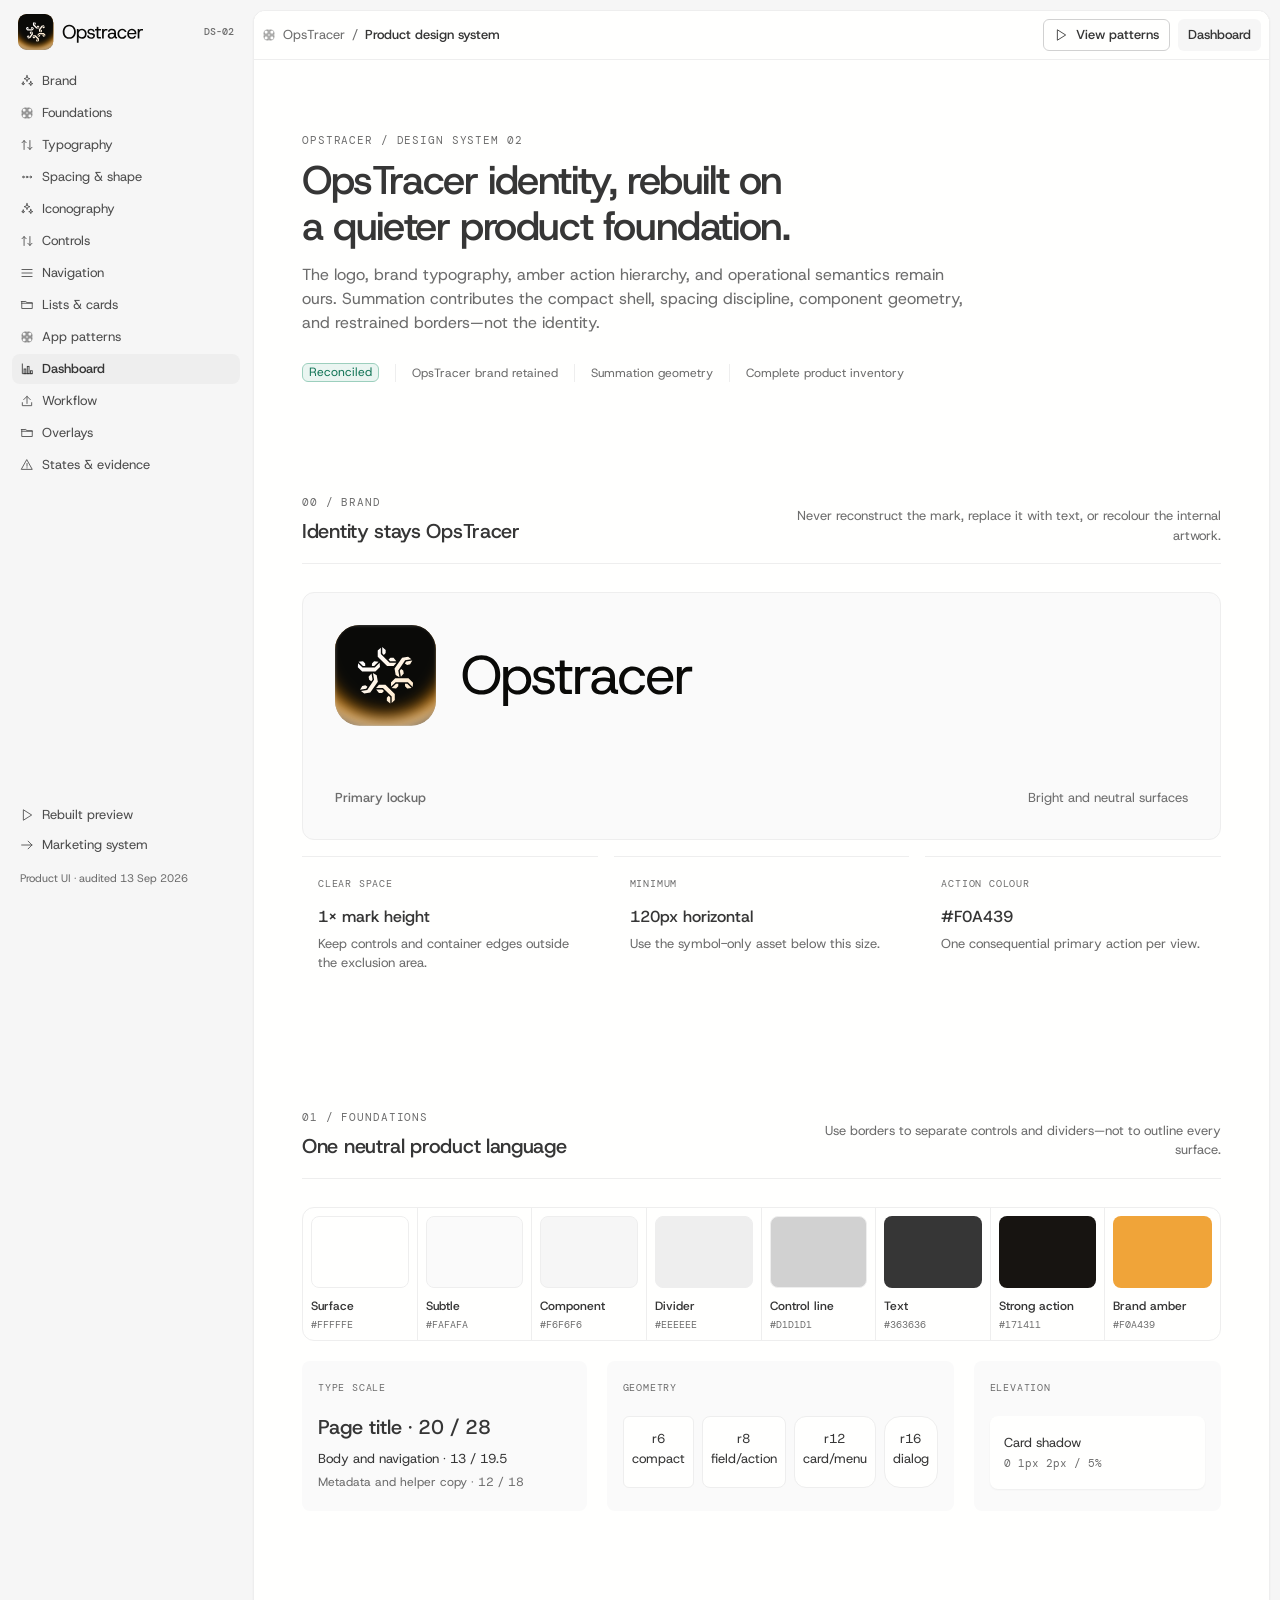
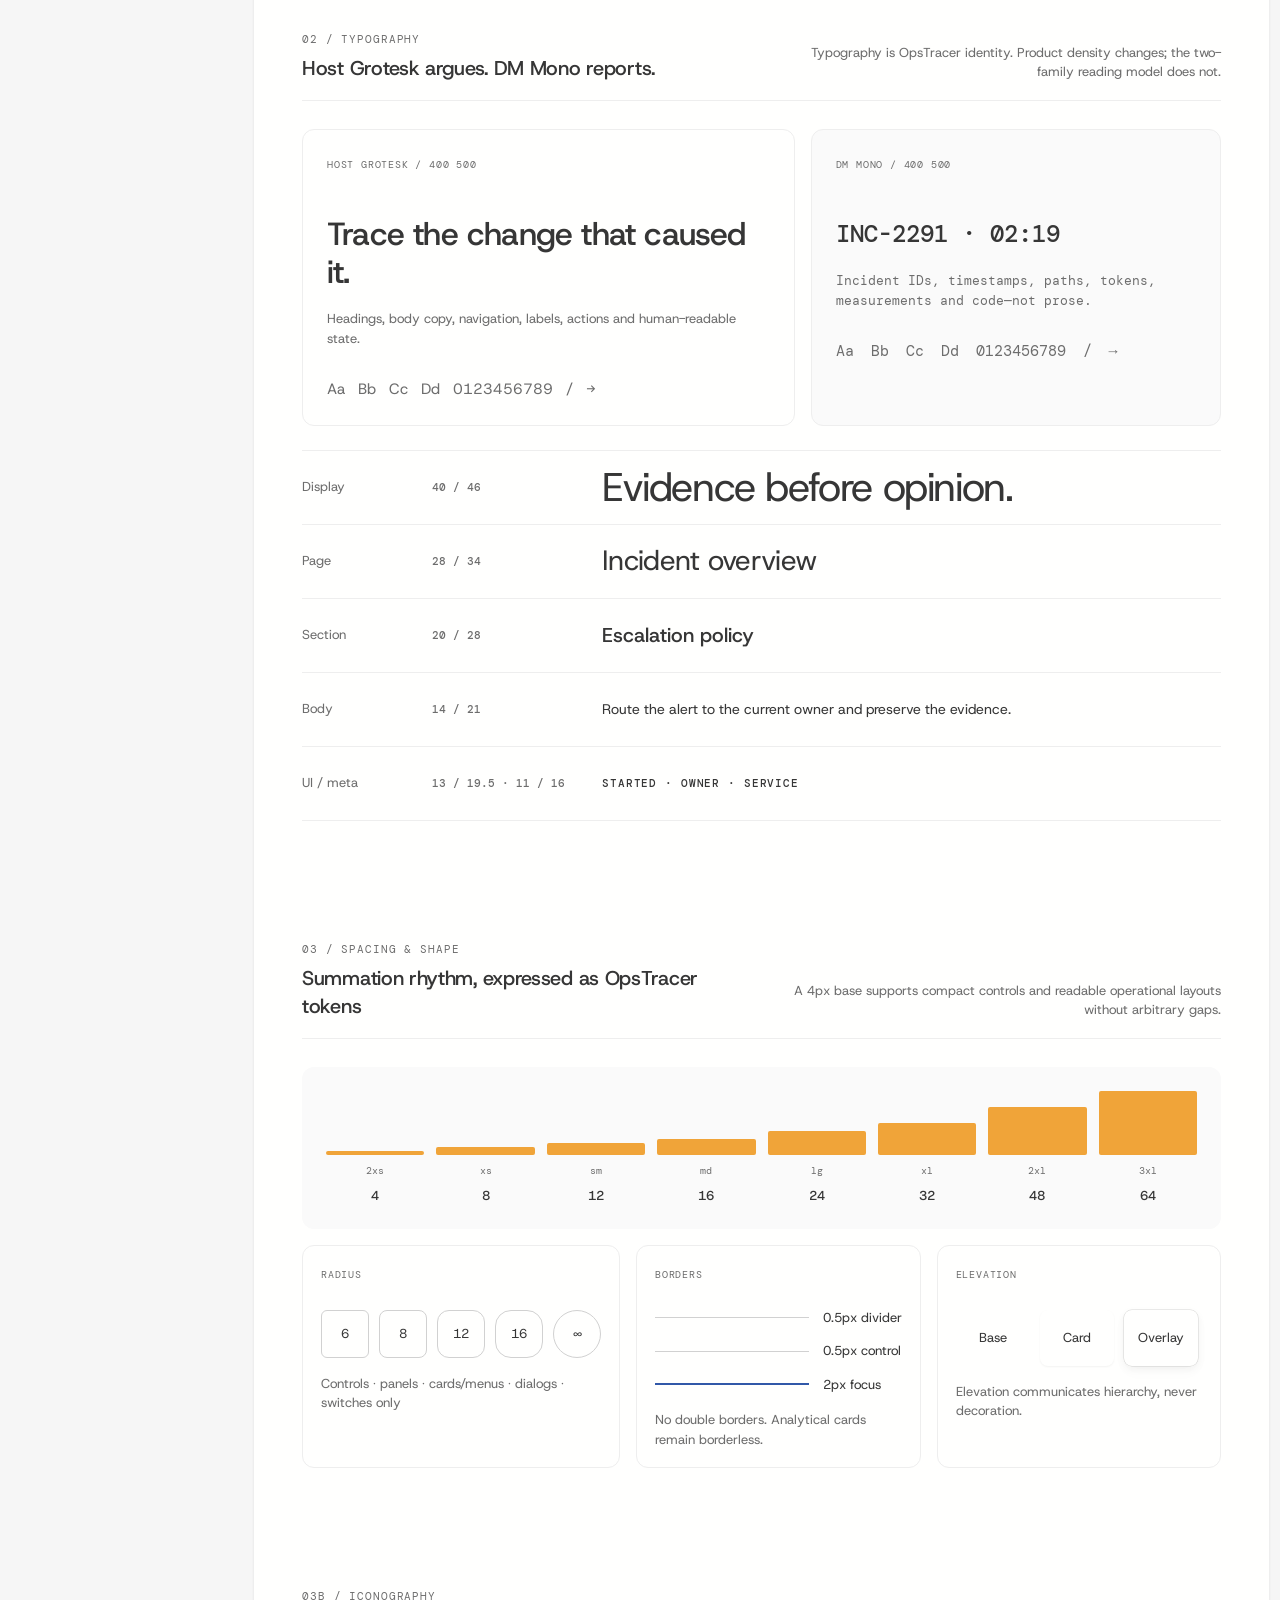
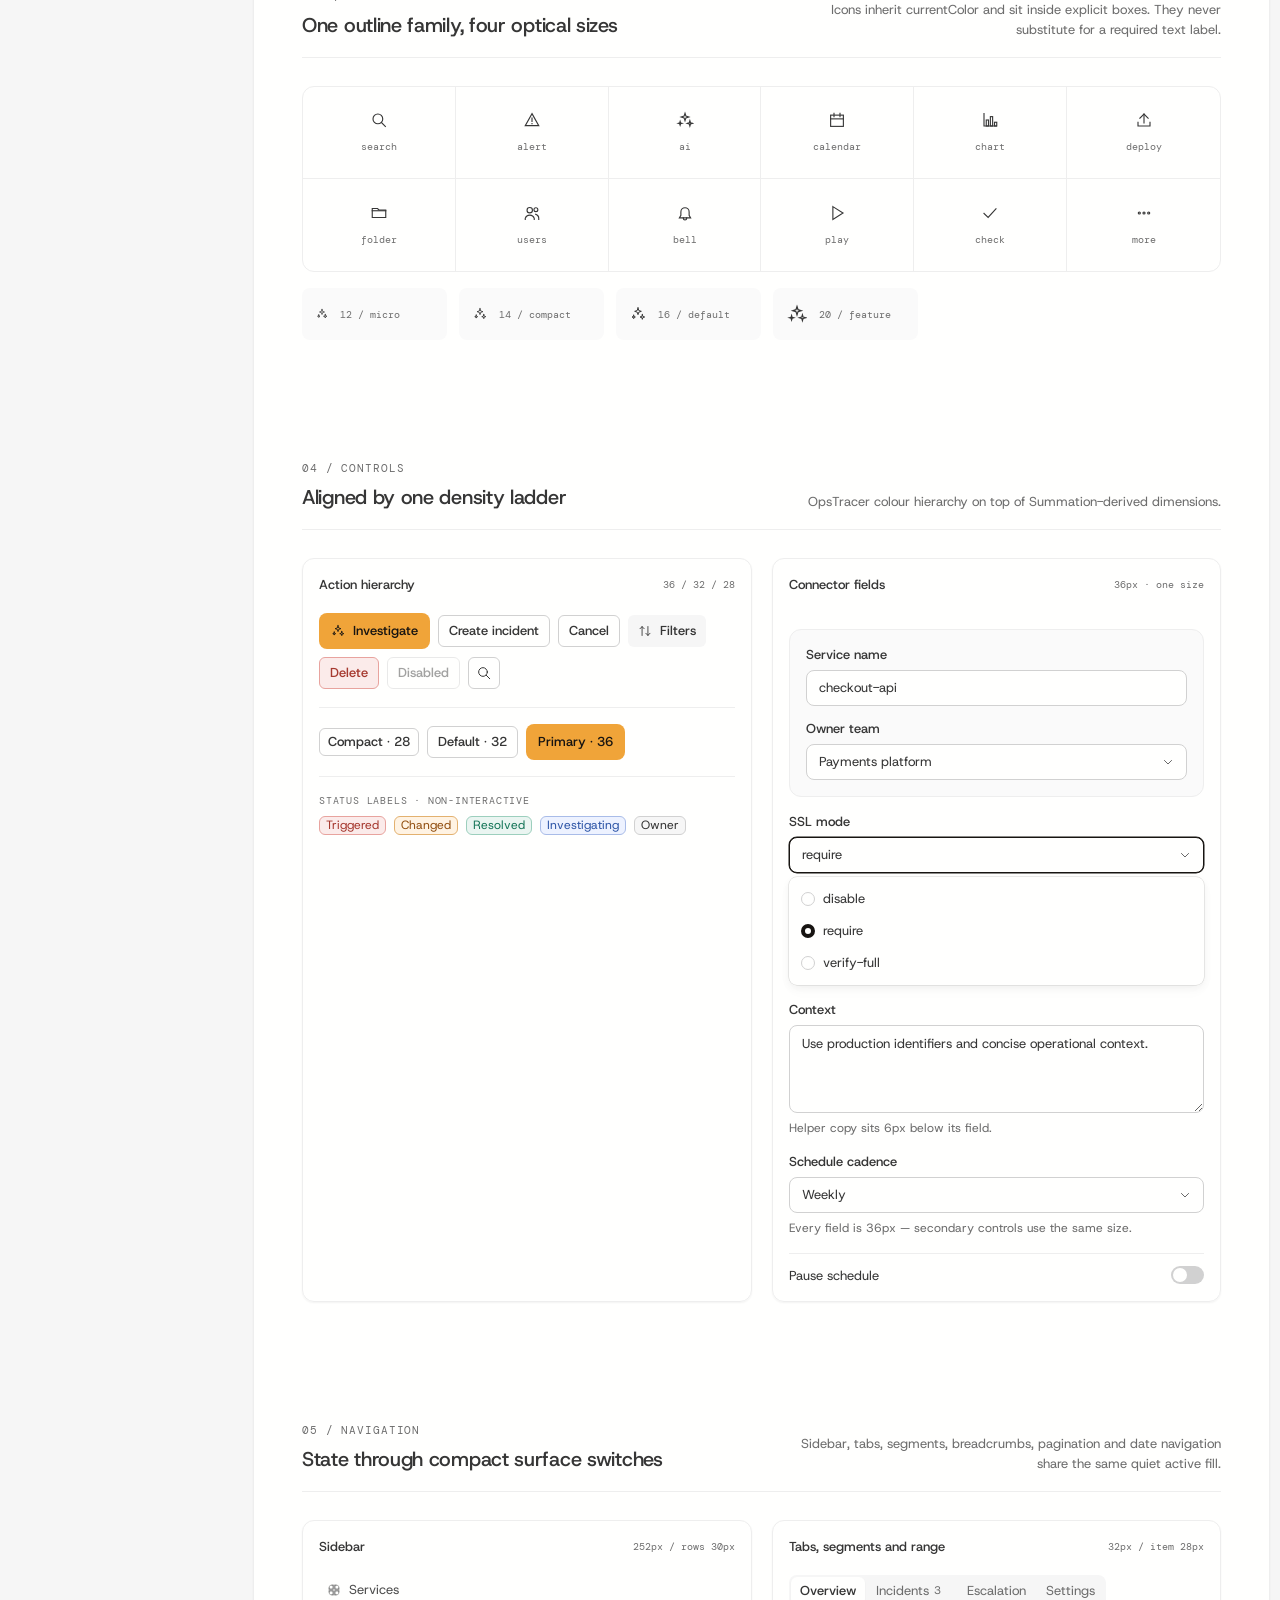
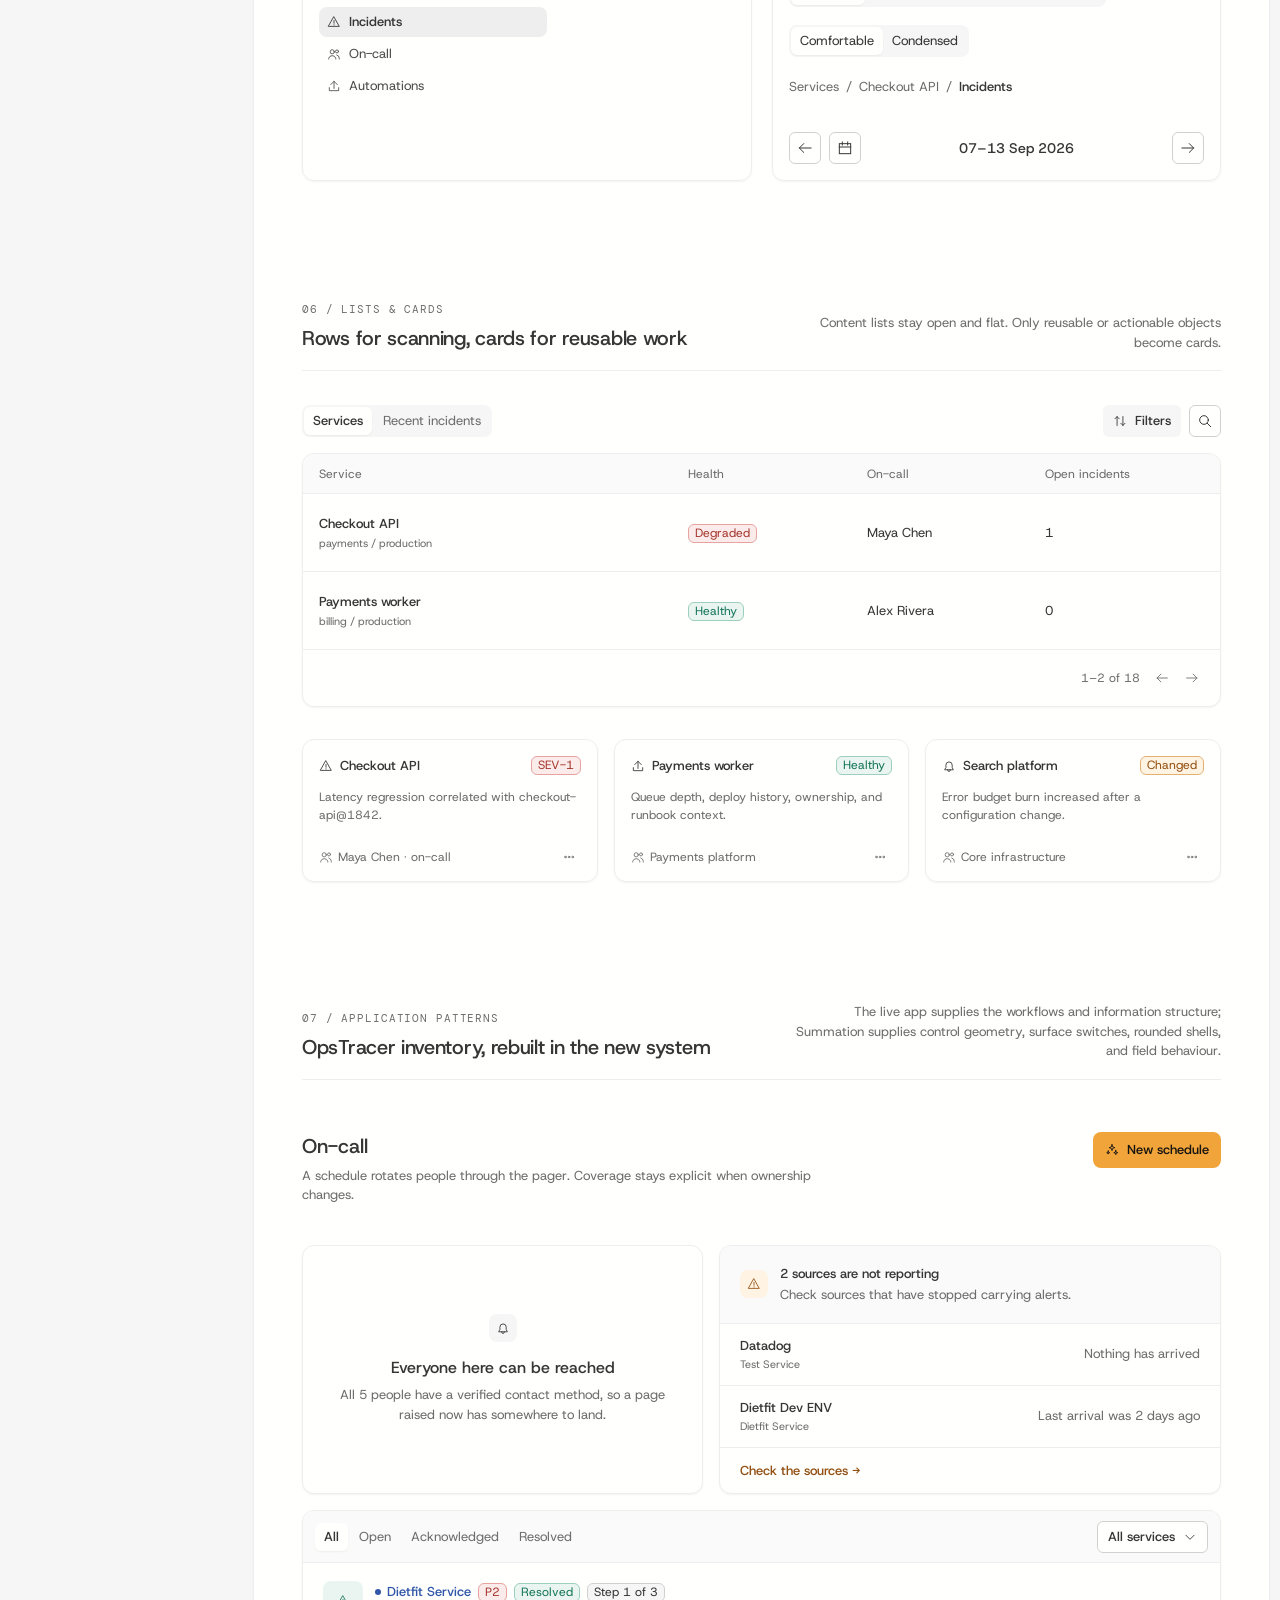
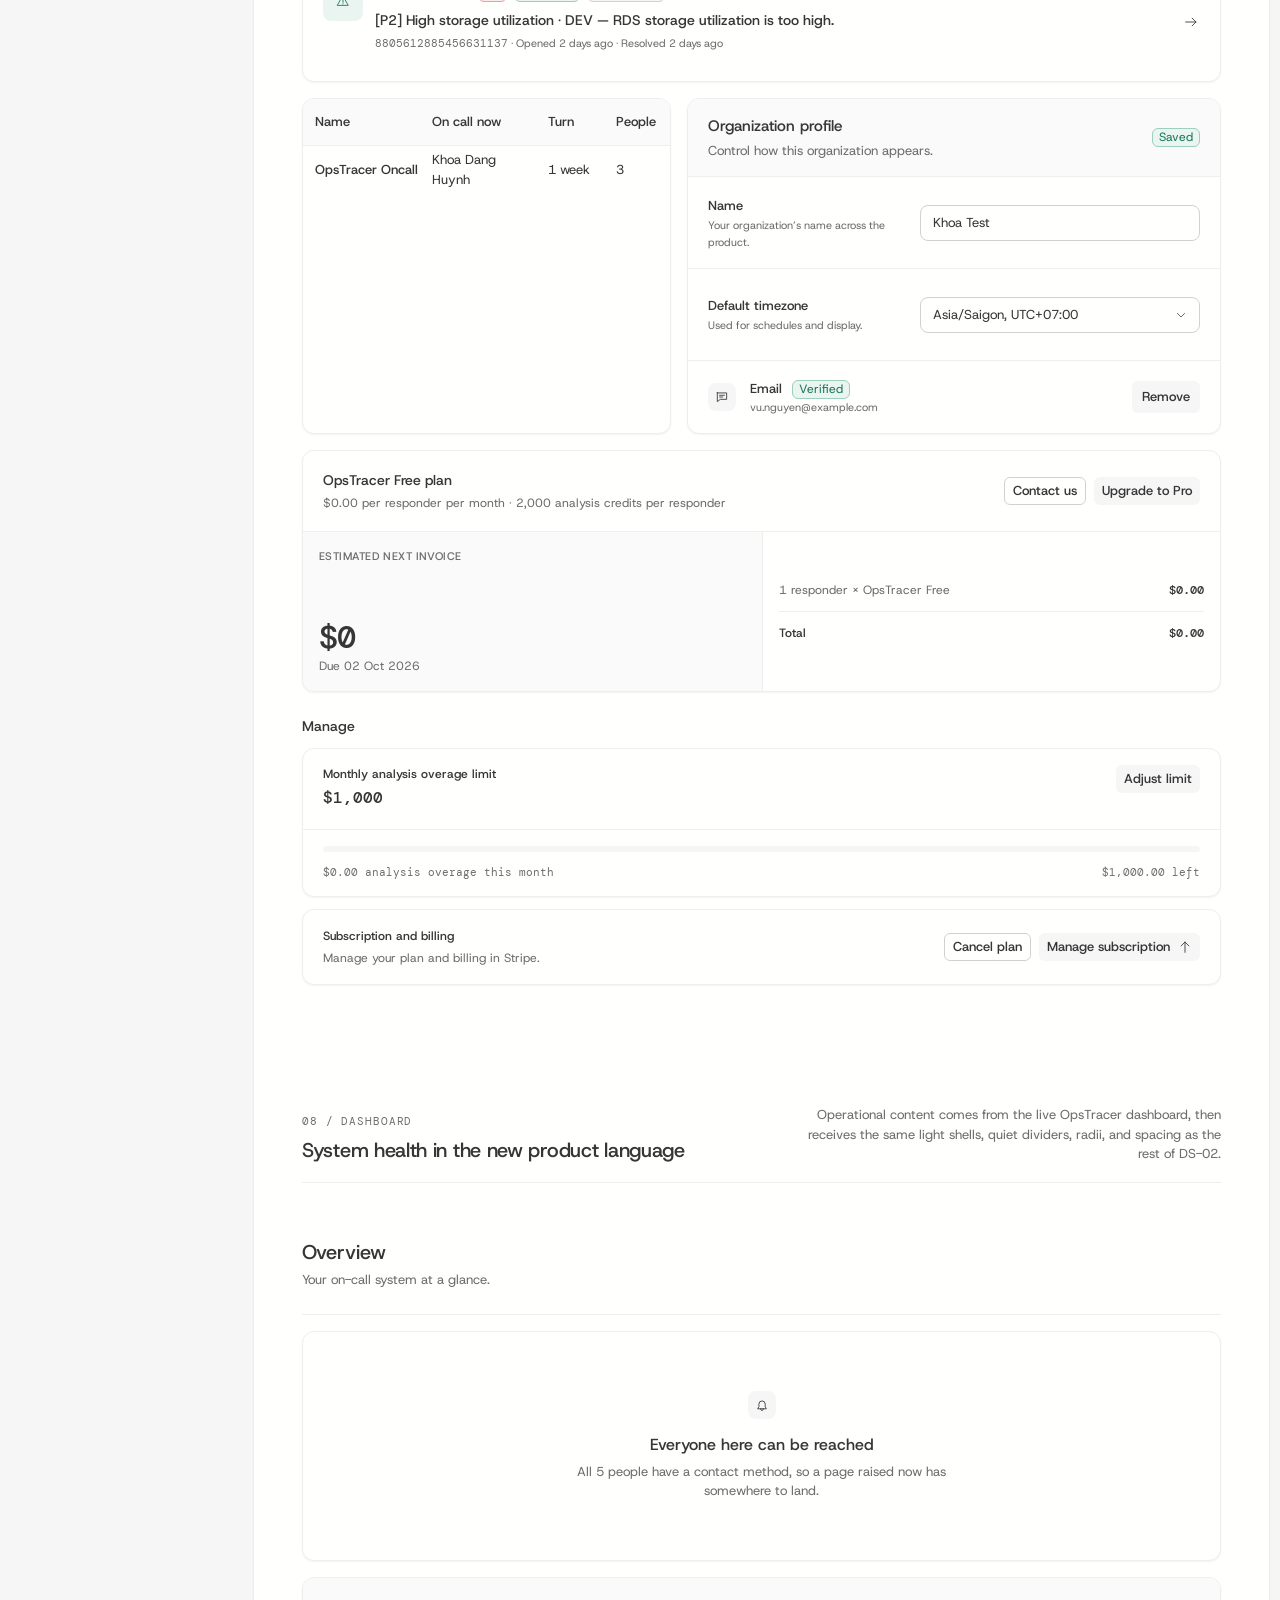
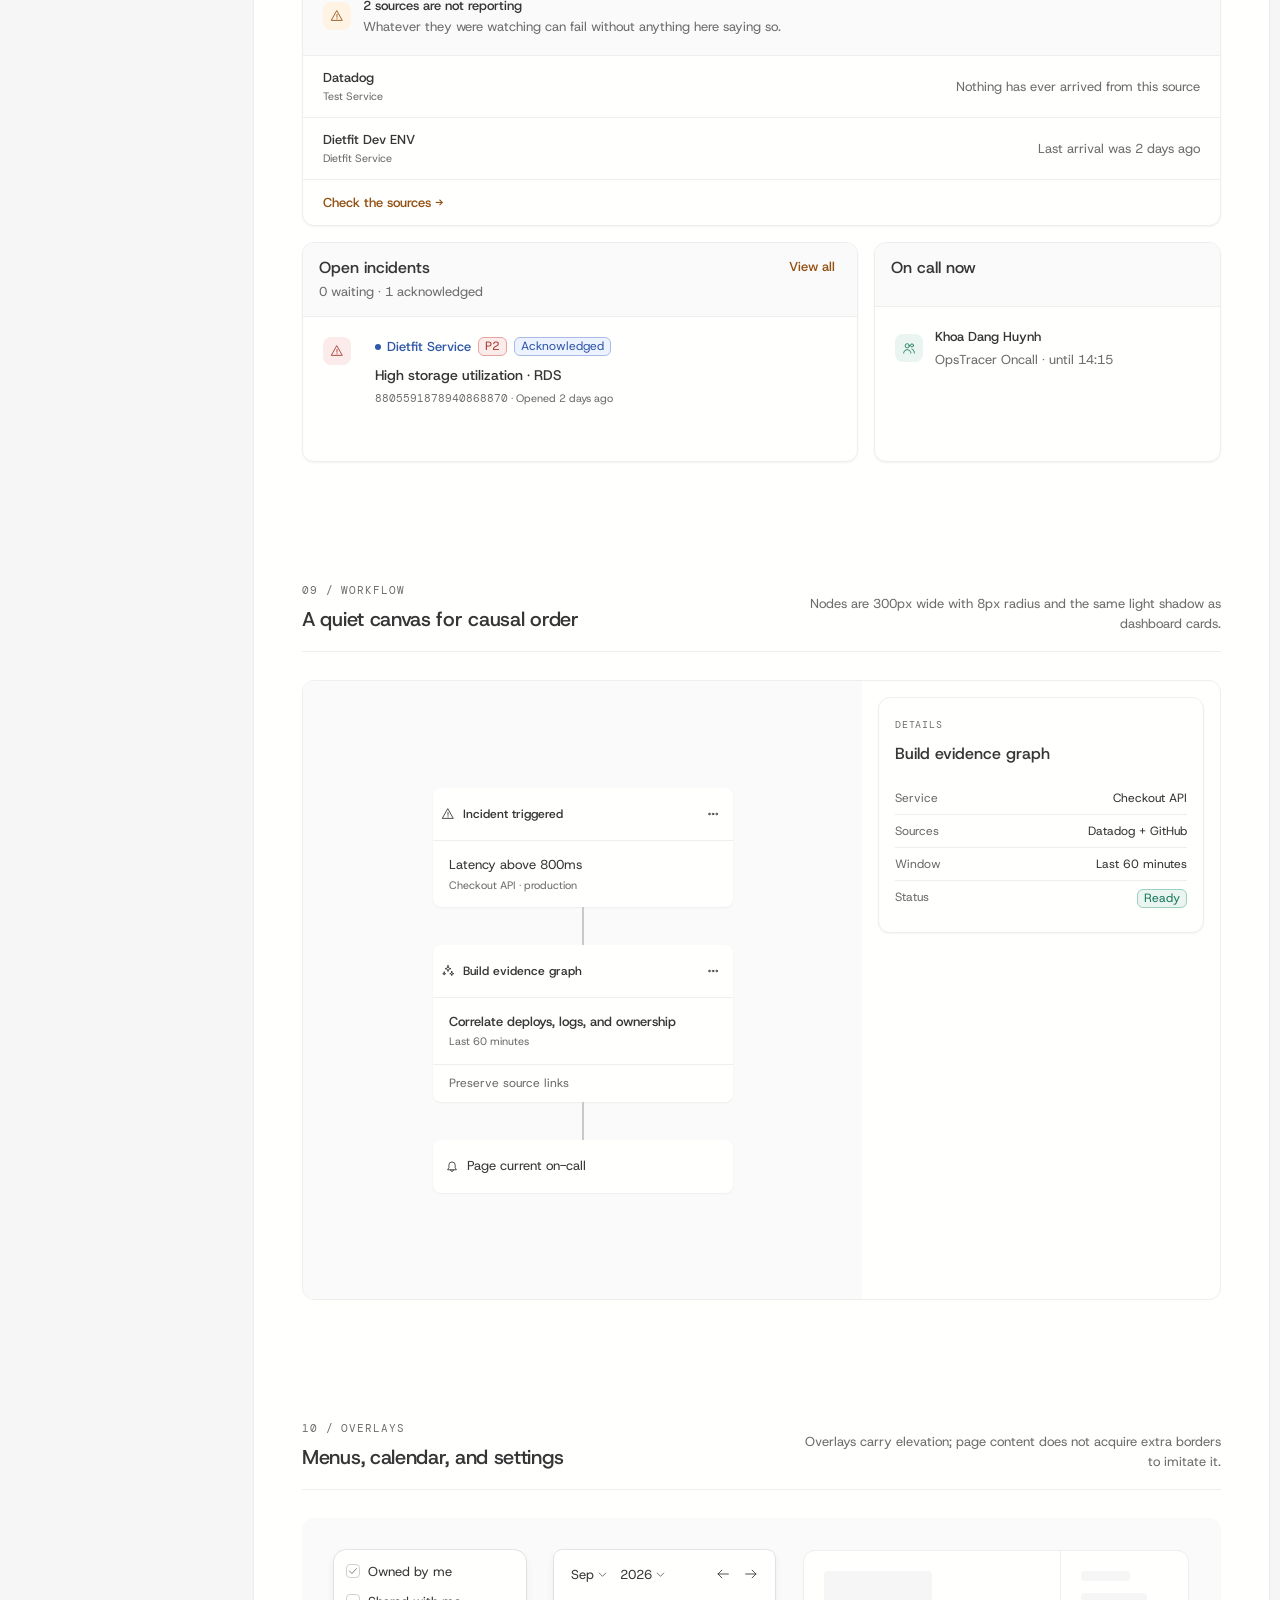
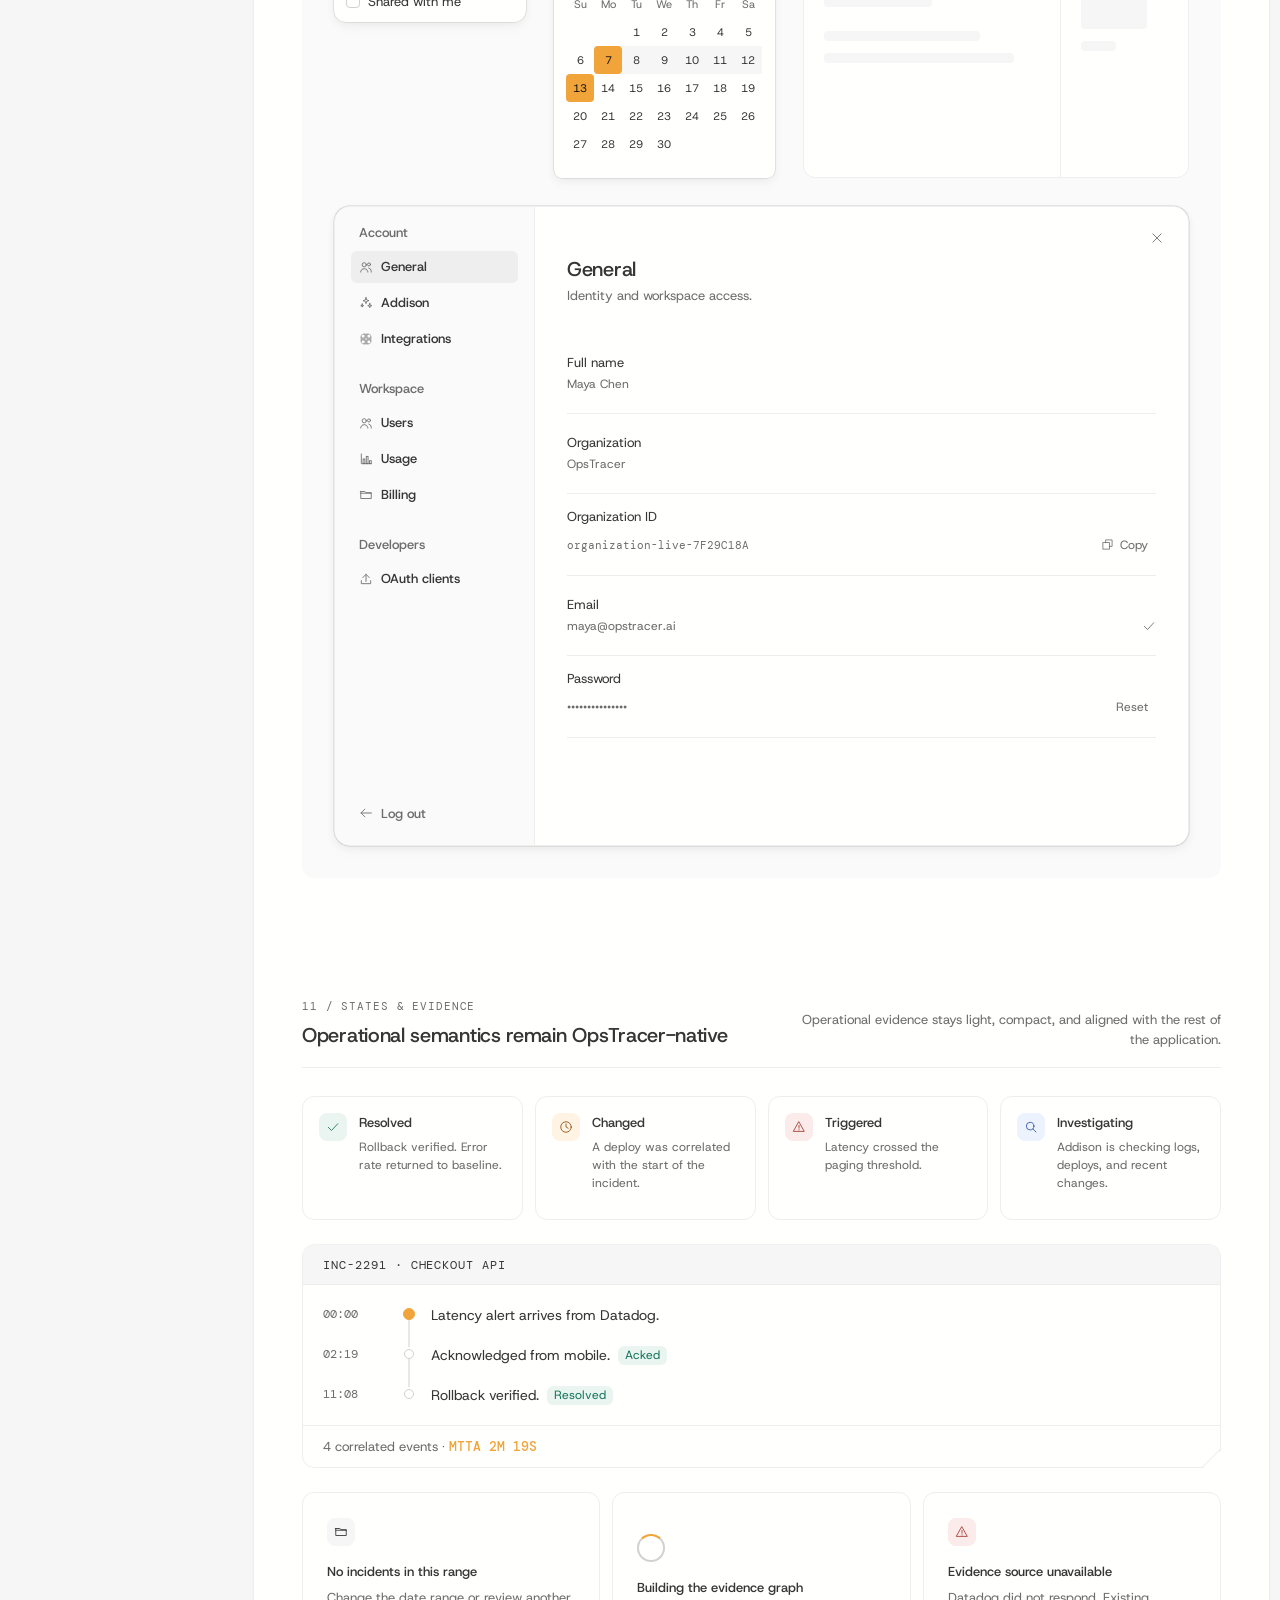
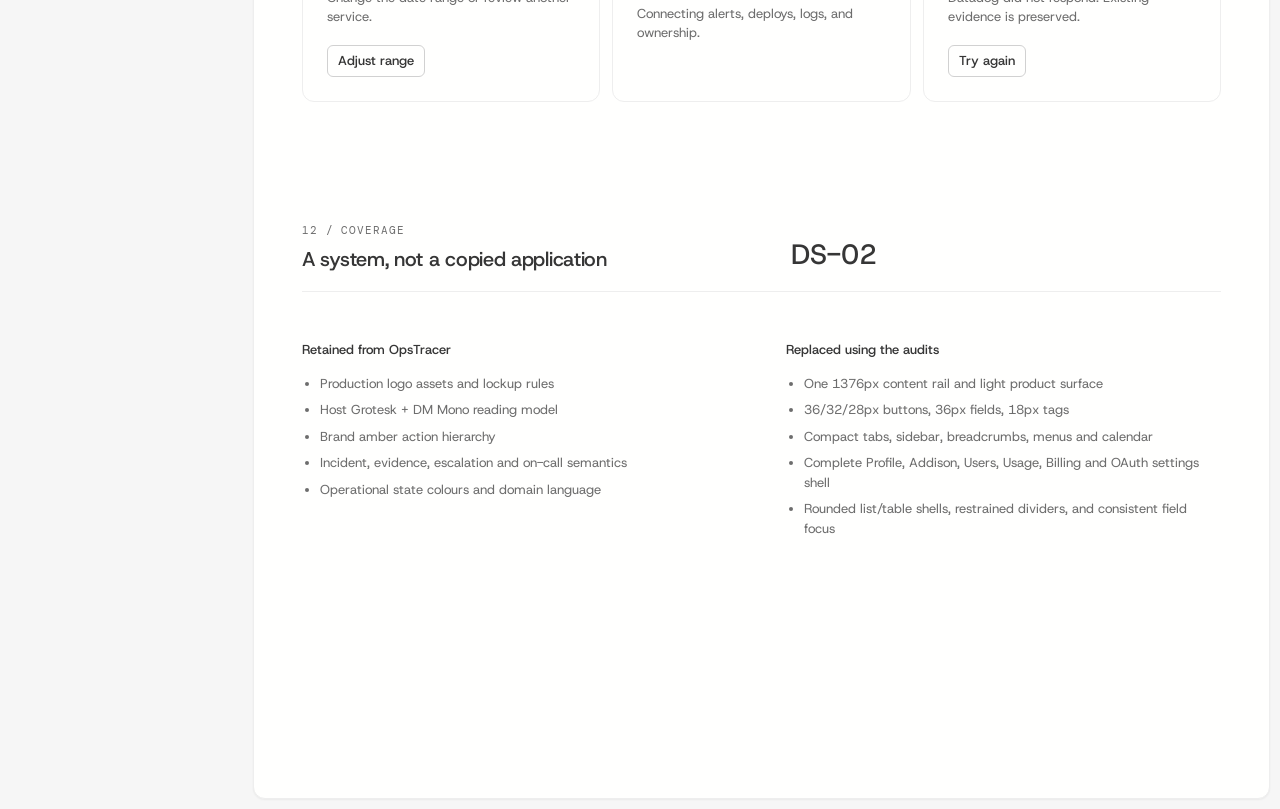
==== commit 55a7e7fc: "sync design system + web app" ====
--- a/index.html
+++ b/index.html
@@ -148,7 +148,7 @@
           <div class="section-heading"><div><p class="eyebrow">04 / CONTROLS</p><h2>Aligned by one density ladder</h2></div><p>OpsTracer colour hierarchy on top of Summation-derived dimensions.</p></div>
           <div class="specimen-grid two">
             <article class="specimen"><div class="specimen-head"><strong>Action hierarchy</strong><code>36 / 32 / 28</code></div><div class="control-row"><button class="button primary"><span class="icon icon-ai"></span>Investigate</button><button class="button secondary">Create incident</button><button class="button secondary">Cancel</button><button class="button subtle"><span class="icon icon-sort"></span>Filters</button><button class="button danger-btn">Delete</button><button class="button secondary" disabled>Disabled</button><button class="icon-button" aria-label="Search"><span class="icon icon-search"></span></button></div><div class="button-sizes" aria-label="Button size ladder"><button class="button small secondary">Compact · 28</button><button class="button secondary">Default · 32</button><button class="button primary">Primary · 36</button></div><div class="status-sample"><span class="spec-label">STATUS LABELS · NON-INTERACTIVE</span><div class="control-row"><span class="tag danger">Triggered</span><span class="tag warning">Changed</span><span class="tag success">Resolved</span><span class="tag info">Investigating</span><span class="tag">Owner</span></div></div></article>
-            <article class="specimen fields"><div class="specimen-head"><strong>Connector fields</strong><code>44px / compact 32px</code></div><div class="field-cluster"><label class="field"><span>Service name</span><input value="checkout-api"></label><label class="field"><span>Owner team</span><span class="select" role="combobox" aria-expanded="false" tabindex="0">Payments platform<span class="icon icon-chevron-down"></span></span></label></div><div class="connector-select-demo"><span>SSL mode</span><span class="select is-focus" role="combobox" aria-expanded="true" tabindex="0">require<span class="icon icon-chevron-down"></span></span><div class="select-menu" role="listbox" aria-label="SSL mode options"><button role="option"><i></i>disable</button><button role="option" aria-selected="true"><i></i>require</button><button role="option"><i></i>verify-full</button></div></div><label class="field"><span>Context</span><textarea>Use production identifiers and concise operational context.</textarea><small>Helper copy sits 6px below its field.</small></label><label class="field compact"><span>Schedule cadence</span><span class="select" role="combobox" aria-expanded="false" tabindex="0">Weekly<span class="icon icon-chevron-down"></span></span><small>Compact density is reserved for secondary scheduling controls.</small></label><div class="switch-row"><span>Pause schedule</span><button class="switch" role="switch" aria-label="Pause schedule" aria-checked="false"><span></span></button></div></article>
+            <article class="specimen fields"><div class="specimen-head"><strong>Connector fields</strong><code>36px · one size</code></div><div class="field-cluster"><label class="field"><span>Service name</span><input value="checkout-api"></label><label class="field"><span>Owner team</span><span class="select" role="combobox" aria-expanded="false" tabindex="0">Payments platform<span class="icon icon-chevron-down"></span></span></label></div><div class="connector-select-demo"><span>SSL mode</span><span class="select is-focus" role="combobox" aria-expanded="true" tabindex="0">require<span class="icon icon-chevron-down"></span></span><div class="select-menu" role="listbox" aria-label="SSL mode options"><button role="option"><i></i>disable</button><button role="option" aria-selected="true"><i></i>require</button><button role="option"><i></i>verify-full</button></div></div><label class="field"><span>Context</span><textarea>Use production identifiers and concise operational context.</textarea><small>Helper copy sits 6px below its field.</small></label><label class="field compact"><span>Schedule cadence</span><span class="select" role="combobox" aria-expanded="false" tabindex="0">Weekly<span class="icon icon-chevron-down"></span></span><small>Every field is 36px — secondary controls use the same size.</small></label><div class="switch-row"><span>Pause schedule</span><button class="switch" role="switch" aria-label="Pause schedule" aria-checked="false"><span></span></button></div></article>
           </div>
         </section>
 
@@ -274,7 +274,7 @@
 
         <section class="doc-section audit-summary">
           <div class="section-heading"><div><p class="eyebrow">12 / COVERAGE</p><h2>A system, not a copied application</h2></div><span class="score">DS-02</span></div>
-          <div class="coverage-grid"><div><strong>Retained from OpsTracer</strong><ul><li>Production logo assets and lockup rules</li><li>Host Grotesk + DM Mono reading model</li><li>Brand amber action hierarchy</li><li>Incident, evidence, escalation and on-call semantics</li><li>Operational state colours and domain language</li></ul></div><div><strong>Replaced using the audits</strong><ul><li>One 1376px content rail and light product surface</li><li>36/32/28px buttons, 44/32px fields, 18px tags</li><li>Compact tabs, sidebar, breadcrumbs, menus and calendar</li><li>Complete Profile, Addison, Users, Usage, Billing and OAuth settings shell</li><li>Rounded list/table shells, restrained dividers, and consistent field focus</li></ul></div></div>
+          <div class="coverage-grid"><div><strong>Retained from OpsTracer</strong><ul><li>Production logo assets and lockup rules</li><li>Host Grotesk + DM Mono reading model</li><li>Brand amber action hierarchy</li><li>Incident, evidence, escalation and on-call semantics</li><li>Operational state colours and domain language</li></ul></div><div><strong>Replaced using the audits</strong><ul><li>One 1376px content rail and light product surface</li><li>36/32/28px buttons, 36px fields, 18px tags</li><li>Compact tabs, sidebar, breadcrumbs, menus and calendar</li><li>Complete Profile, Addison, Users, Usage, Billing and OAuth settings shell</li><li>Rounded list/table shells, restrained dividers, and consistent field focus</li></ul></div></div>
         </section>
       </div>
     </main>
--- a/summation-app.css
+++ b/summation-app.css
@@ -12,7 +12,7 @@
 .skip-link:focus{top:12px}
 :focus-visible{outline:2px solid #3158a8;outline-offset:2px}
 .app-frame{display:grid;grid-template-columns:252px minmax(0,1fr);min-height:100vh}
-.sidebar{position:sticky;top:0;height:100vh;padding:10px 12px 14px;background:var(--component);display:flex;flex-direction:column;z-index:20}
+.sidebar{position:sticky;top:0;height:100vh;padding:var(--app-shell-gutter) 12px 14px;background:var(--component);display:flex;flex-direction:column;z-index:20}
 .workspace-switch{height:44px;display:flex;align-items:center;gap:10px;padding:0 6px}
 .workspace-switch img{width:126px;height:auto;display:block}
 .ds-version{margin-left:auto;font:500 10px/16px var(--mono);color:var(--muted)}
@@ -22,8 +22,8 @@
 .side-link.is-active,.mini-nav .is-active{background:var(--active);color:var(--text);font-weight:500}
 .sidebar-foot{margin-top:auto}
 .sidebar-foot p{margin:10px 8px 0;color:var(--muted);font-size:11px;line-height:16px}
-.main-shell{min-width:0;margin:10px 10px 10px 1px;border:.5px solid var(--divider);border-radius:12px;background:var(--surface);box-shadow:var(--shadow-card);overflow:hidden}
-.topbar{position:sticky;top:0;z-index:15;height:49px;padding:8px;display:flex;align-items:center;justify-content:space-between;border-bottom:.5px solid var(--divider);background:rgb(255 255 255/.94);backdrop-filter:blur(12px)}
+.main-shell{min-width:0;margin:var(--app-shell-gutter) var(--app-shell-gutter) var(--app-shell-gutter) var(--app-shell-join-gap);border:.5px solid var(--divider);border-radius:var(--app-shell-radius);background:var(--surface);box-shadow:var(--shadow-card);overflow:hidden}
+.topbar{position:sticky;top:0;z-index:15;height:var(--app-topbar-h);padding:8px;display:flex;align-items:center;justify-content:space-between;border-bottom:.5px solid var(--divider);background:var(--surface-translucent);backdrop-filter:blur(12px)}
 .crumb{display:flex;align-items:center;gap:7px;min-width:0;color:var(--muted);white-space:nowrap}
 .crumb strong{color:var(--text);font-weight:500;overflow:hidden;text-overflow:ellipsis}
 .crumb .icon{width:14px;height:14px}
@@ -107,10 +107,10 @@
 .field input,.select{height:var(--control-h);padding:0 var(--control-pad)}
 .field input::placeholder,.field textarea::placeholder{color:var(--disabled)}
 .field input:focus-visible,.field textarea:focus-visible,.select:focus-visible{outline:0;border-color:var(--action);box-shadow:0 0 0 .5px var(--action)}
-.field.compact input,.field.compact .select,.compact-control{height:var(--control-h-compact);padding-inline:var(--control-pad-compact);border-radius:var(--control-radius-compact)}
+.field.compact input,.field.compact .select,.compact-control{height:var(--control-h);padding-inline:var(--control-pad);border-radius:var(--control-radius)}
 .select{display:flex;align-items:center;justify-content:space-between;gap:12px}
 .select .icon{width:12px;height:12px}
-.field textarea{min-height:88px;padding:10px 12px;line-height:20px;resize:vertical}
+.field textarea{min-height:88px;padding:8px var(--control-pad);line-height:20px;resize:vertical}
 .field-cluster{padding:16px;border:.5px solid var(--divider);border-radius:12px;background:var(--surface-subtle)}
 .field-cluster .field+.field{margin-top:14px}
 .connector-select-demo{display:grid;gap:6px}
@@ -262,7 +262,7 @@
 .settings-subheading+.settings-definition-row+.settings-subheading{margin-top:38px}
 .settings-subheading strong,.settings-definition-row strong,.settings-integration-row strong{font-weight:500}
 .settings-definition-row{min-height:80px;padding:14px 0;display:grid;grid-template-columns:minmax(0,1fr) auto;align-items:center;gap:24px;border-bottom:.5px solid var(--divider)}
-.settings-definition-row .select{width:140px;height:32px;padding:0 12px;border-radius:8px}
+.settings-definition-row .select{width:140px;height:var(--control-h);padding:0 var(--control-pad);border-radius:var(--control-radius)}
 .settings-integration-row{height:72px;padding:12px 16px;display:grid;grid-template-columns:32px minmax(0,1fr) auto;align-items:center;gap:10px;border:.5px solid var(--divider);border-radius:12px;box-shadow:var(--shadow-card)}
 .integration-mark{width:32px;height:32px;display:grid;place-items:center;border-radius:8px;background:var(--component)}
 .integration-mark .icon{width:16px;height:16px}
@@ -488,7 +488,7 @@
 .settings-content{padding:56px 24px 32px}
 .settings-close{top:10px;right:10px;width:44px;height:44px}
 .settings-profile-list .text-action{min-height:44px}
-.settings-definition-row .select{height:44px}
+.settings-definition-row .select{height:var(--control-h)}
 .settings-member-table,.settings-usage-table{overflow-x:auto}
 .settings-usage-table>[role="row"]{min-width:560px}
 .data-list,.schedule-table,.incident-feed{overflow-x:auto}
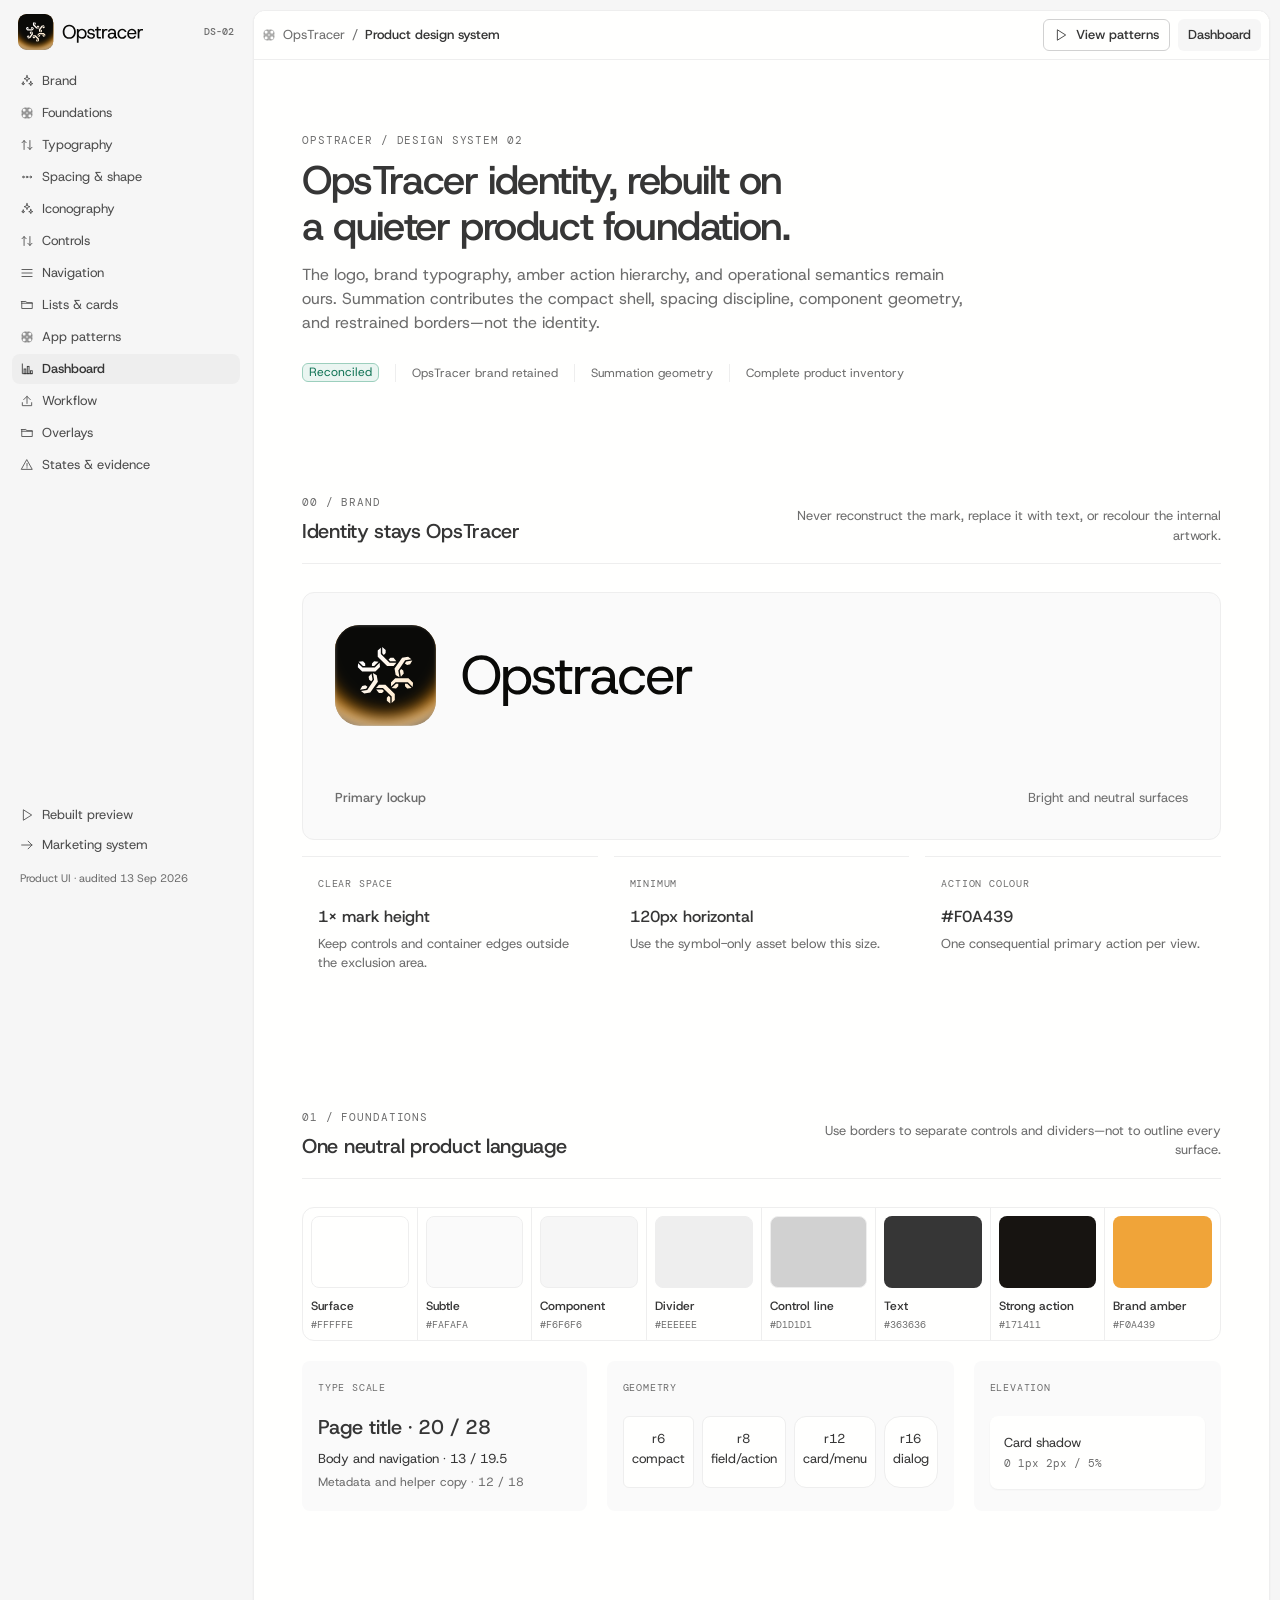
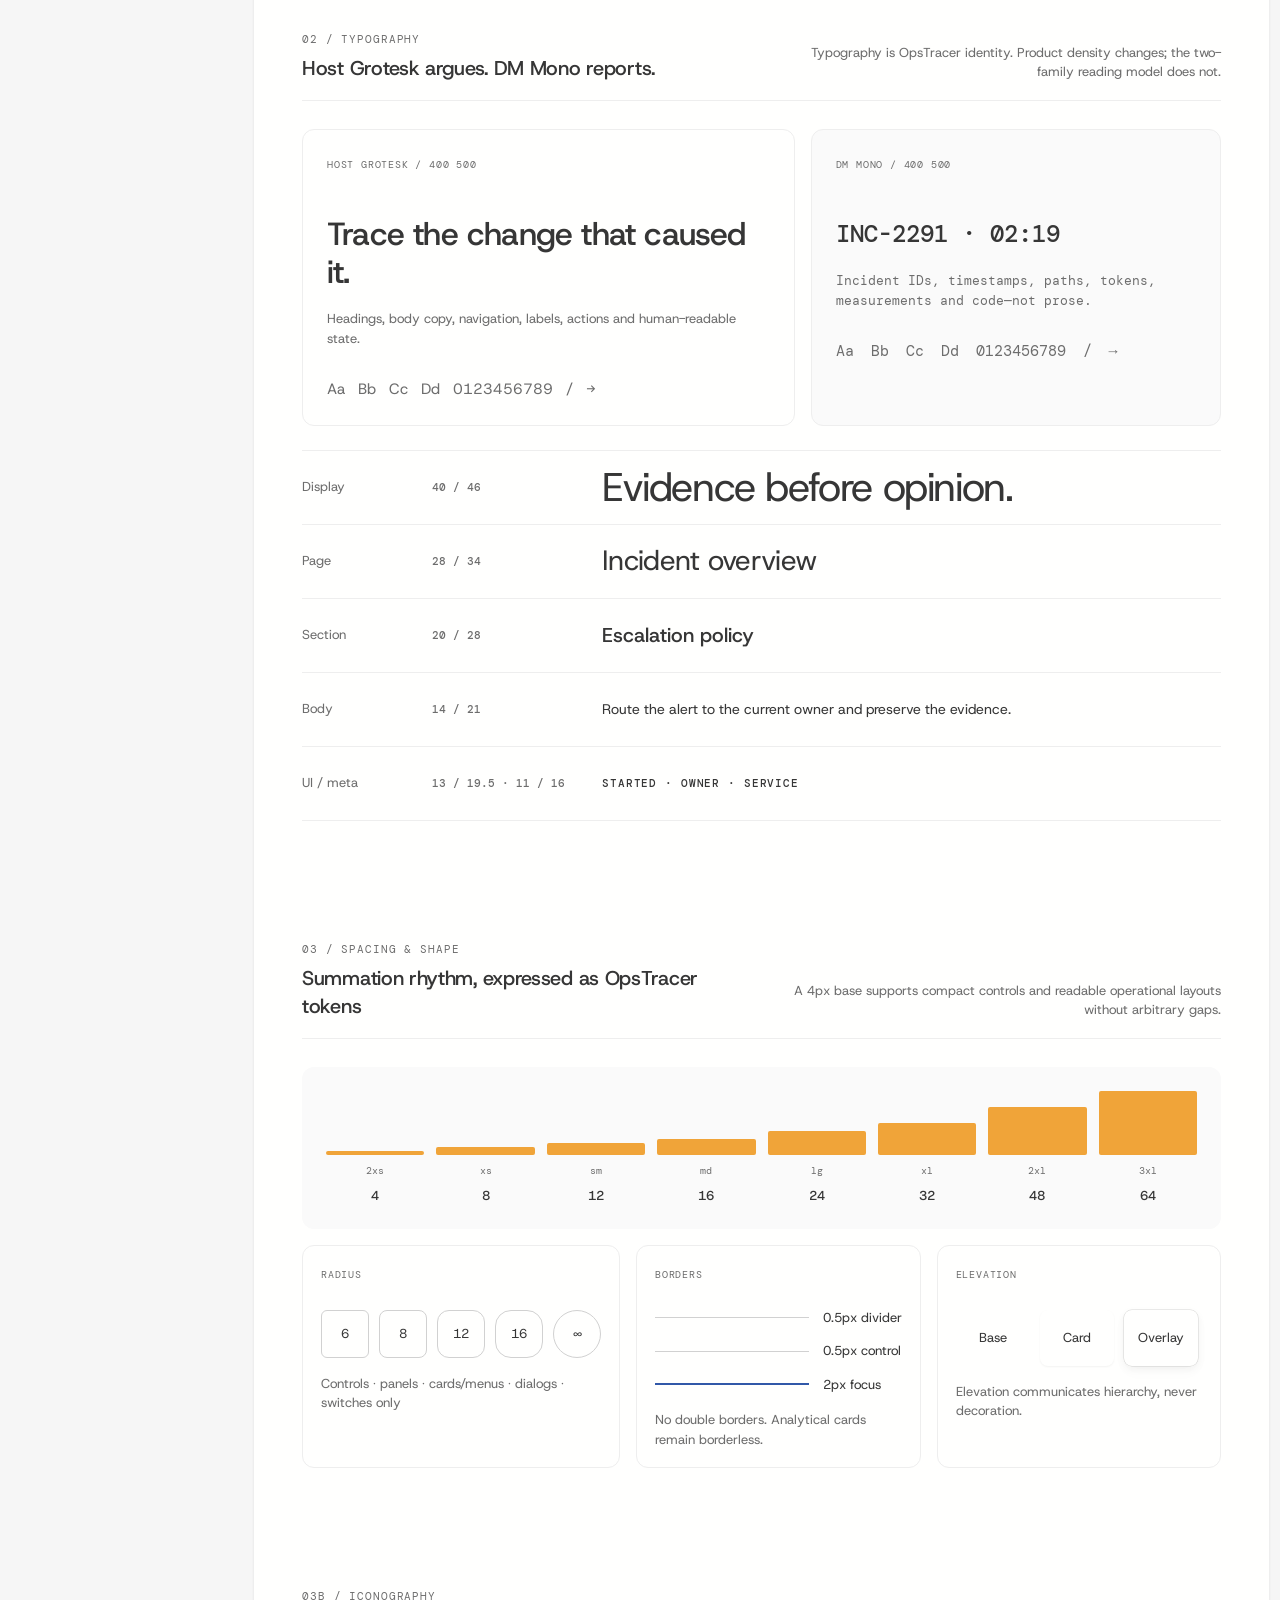
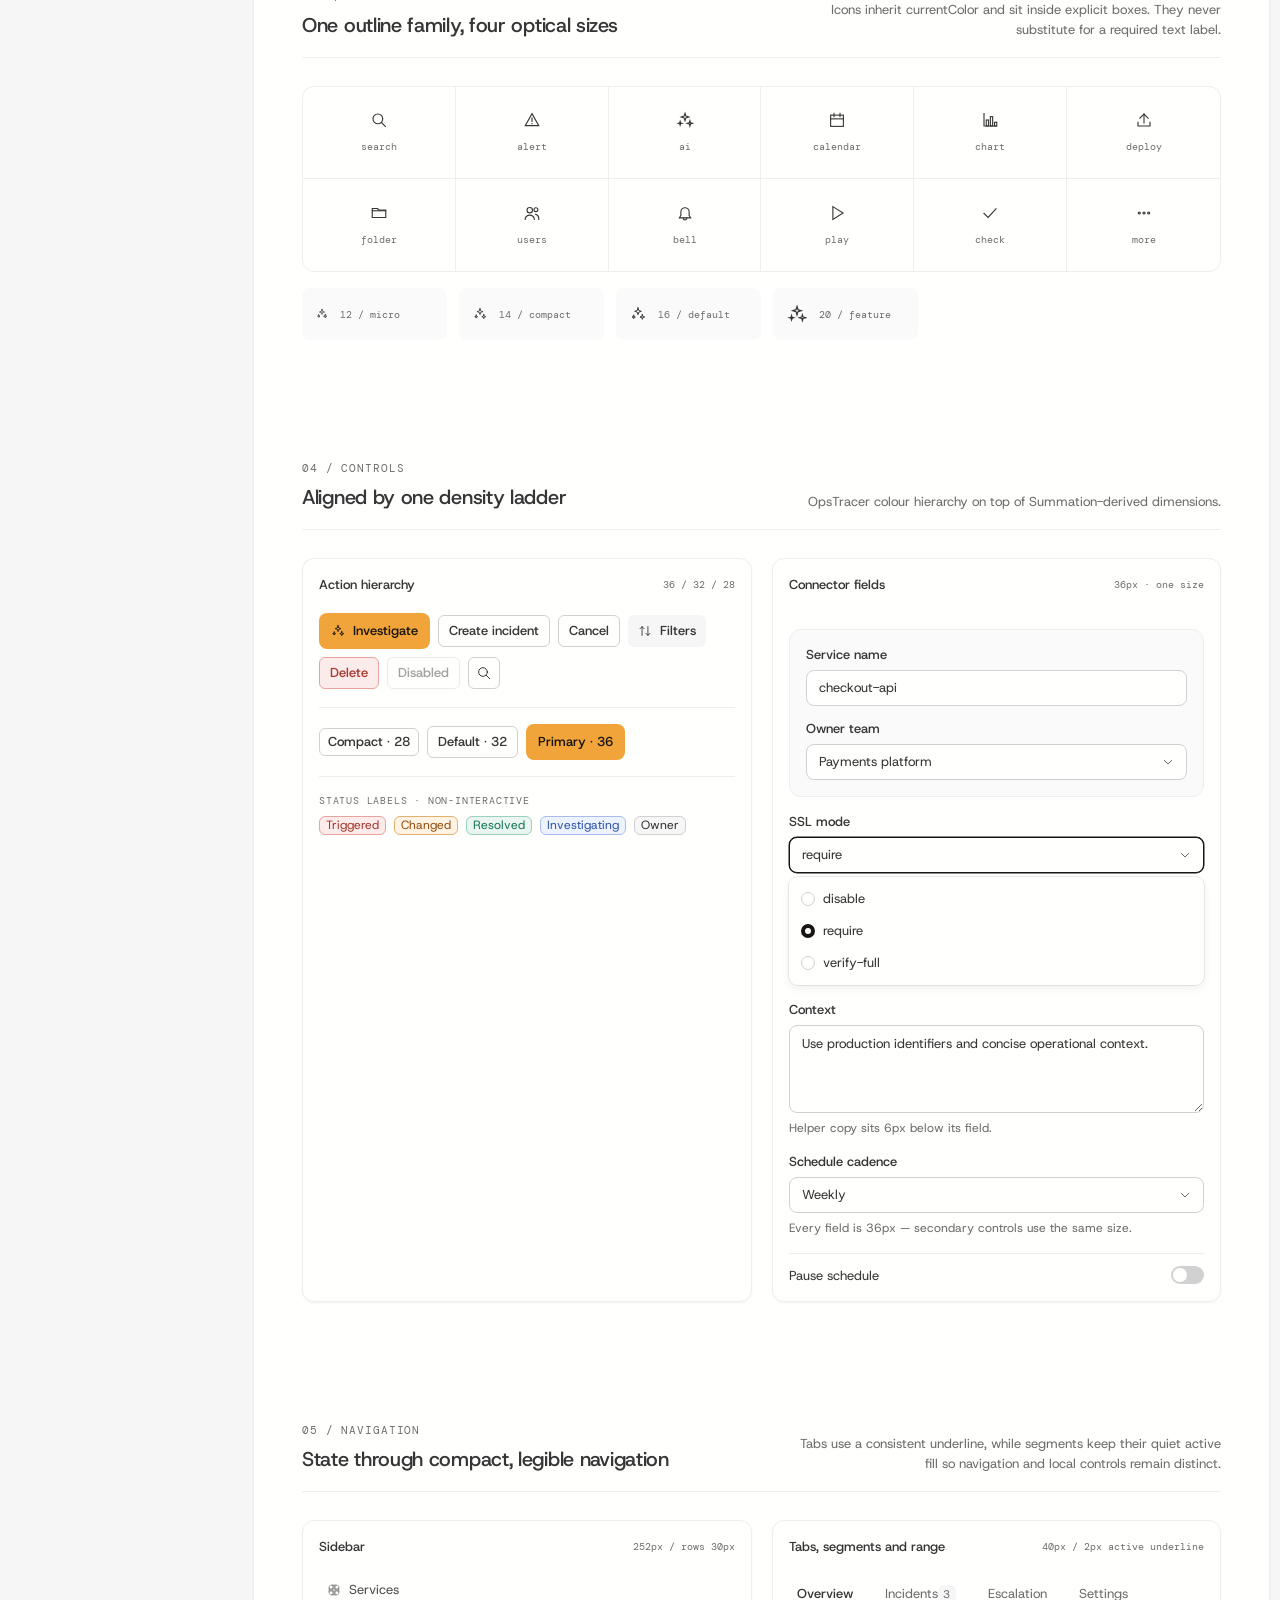
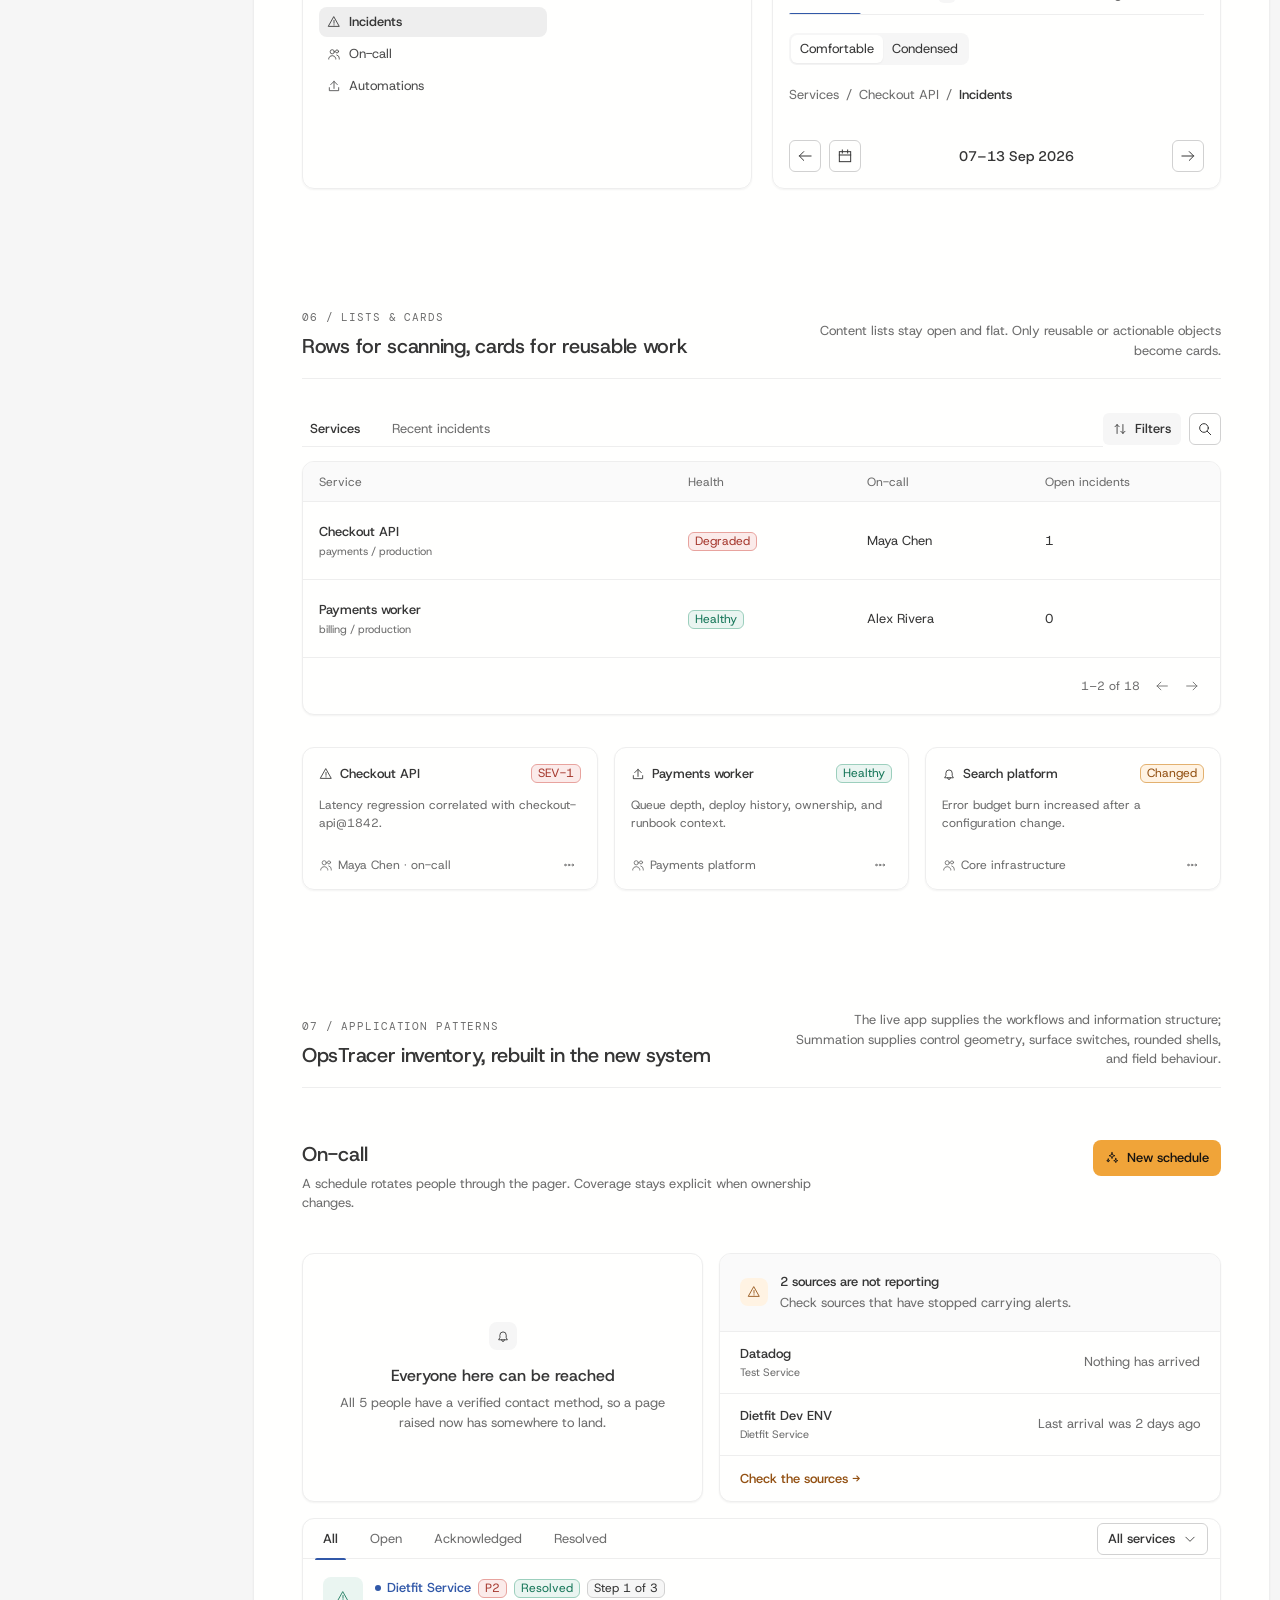
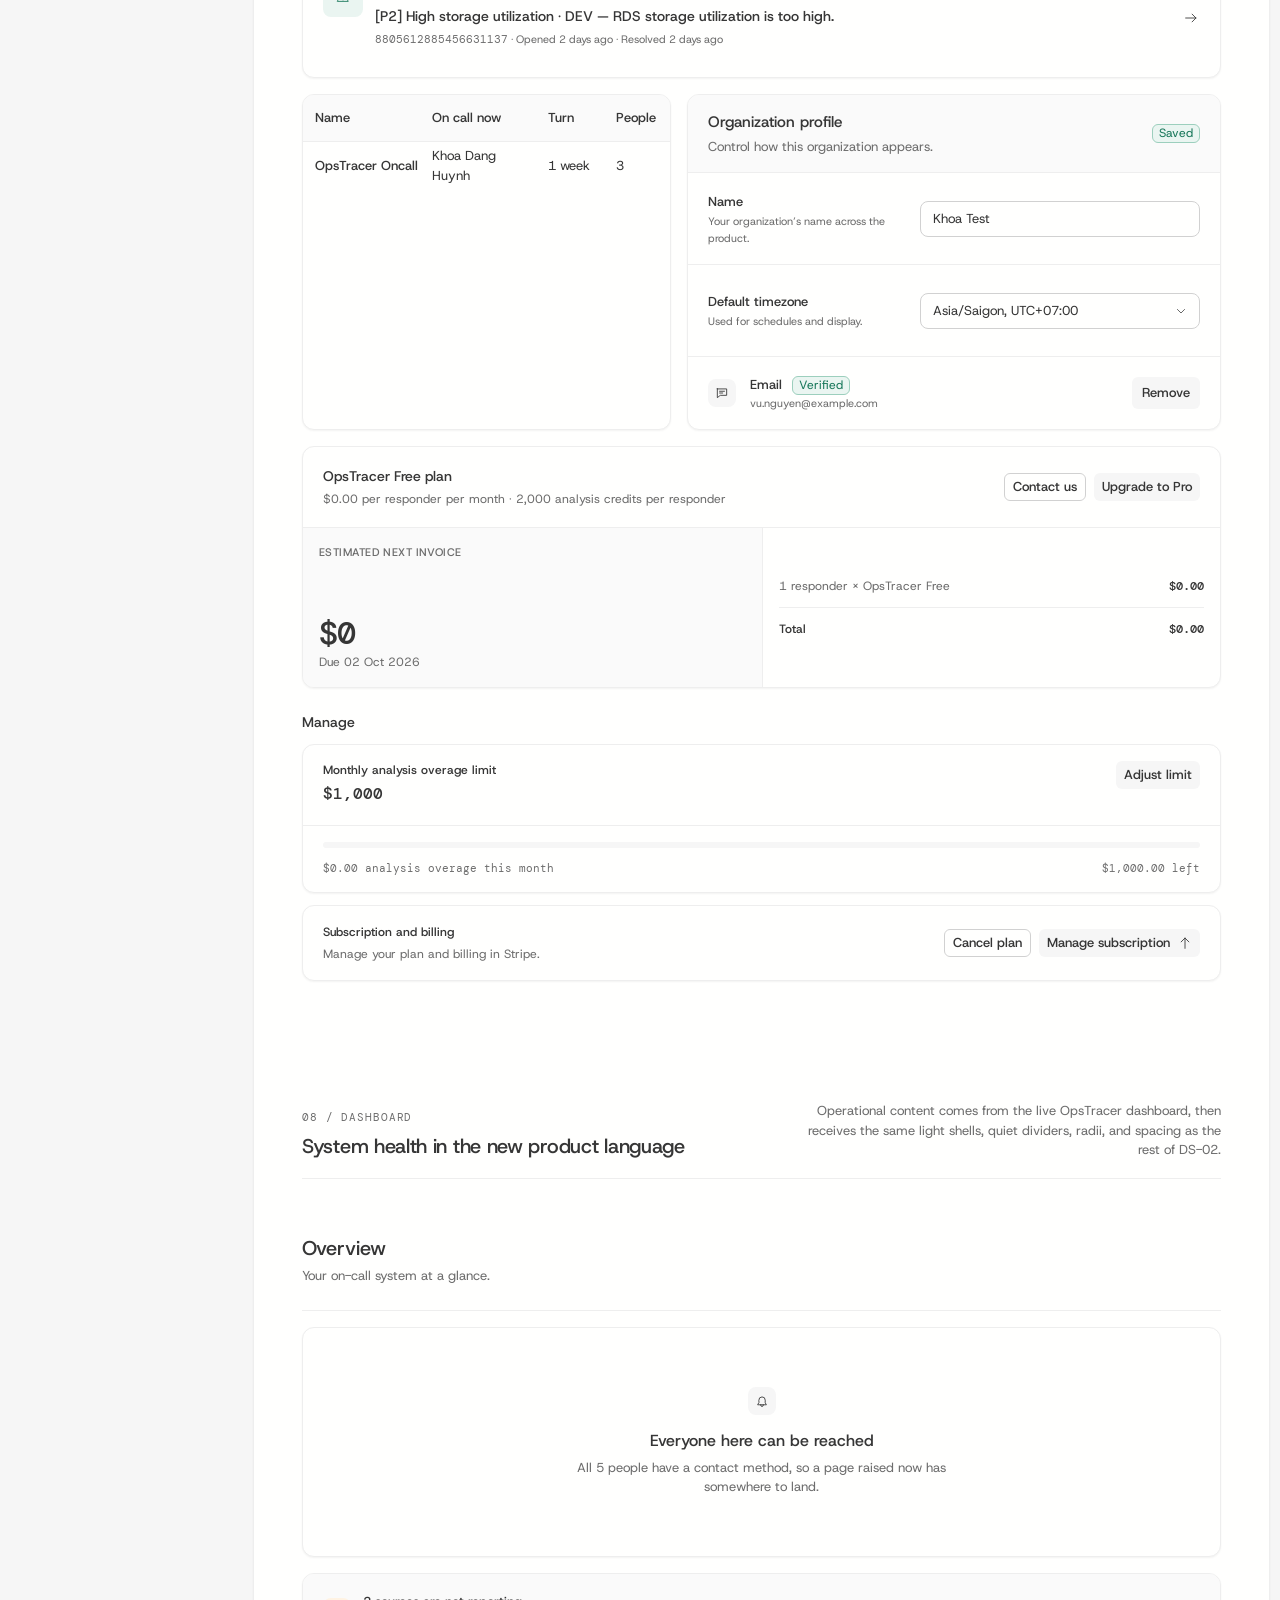
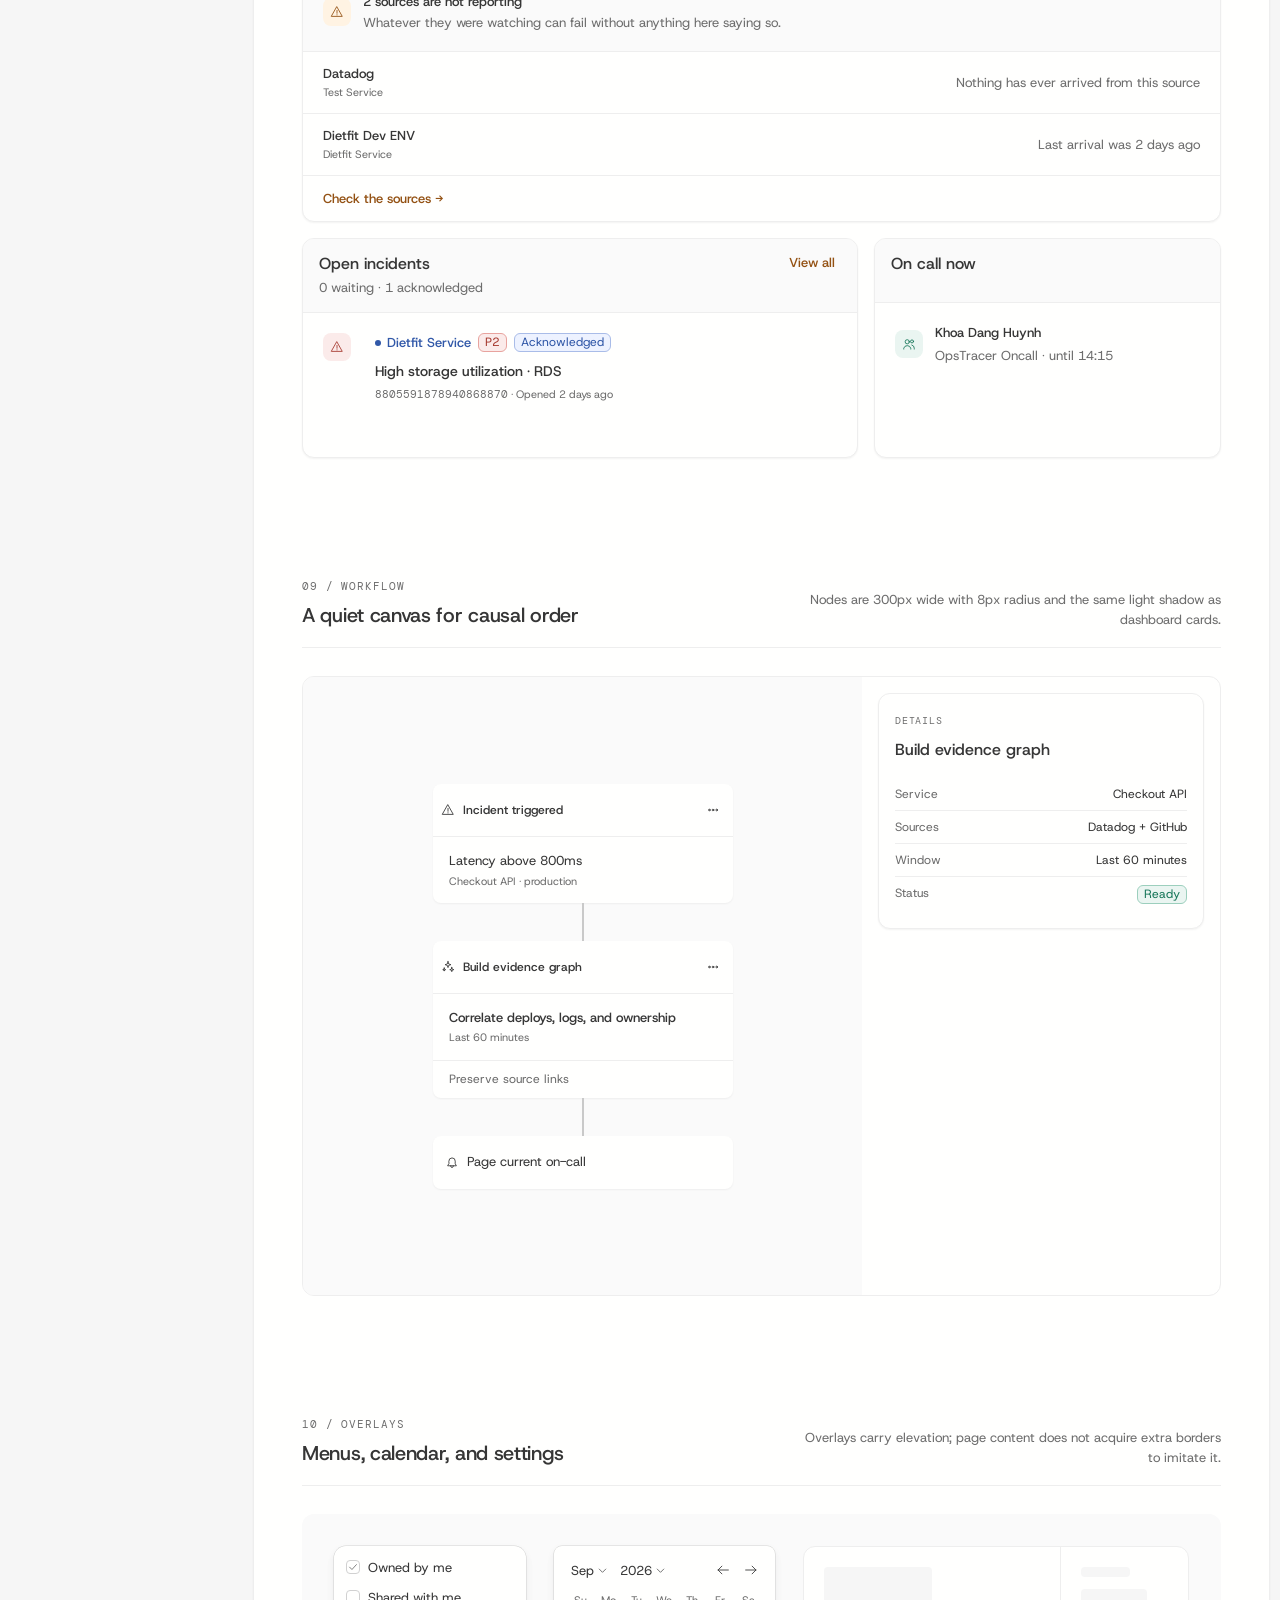
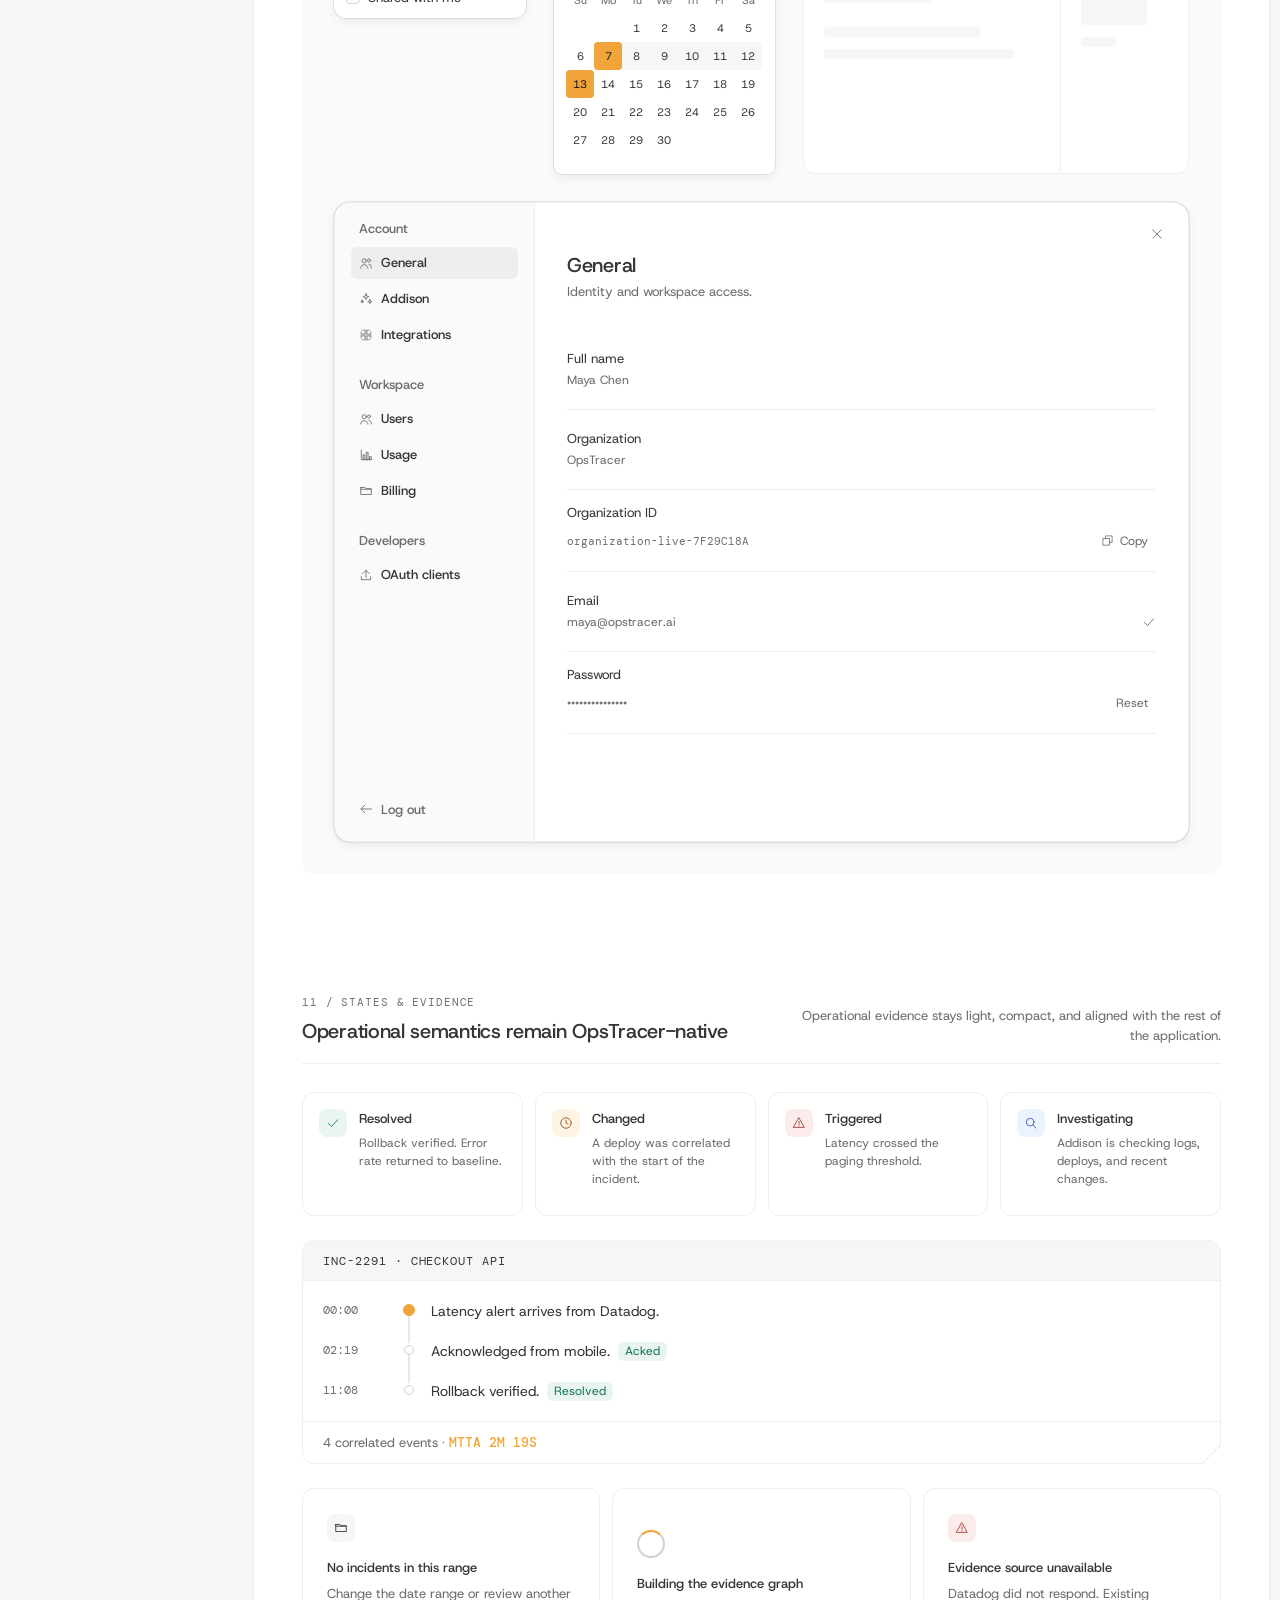
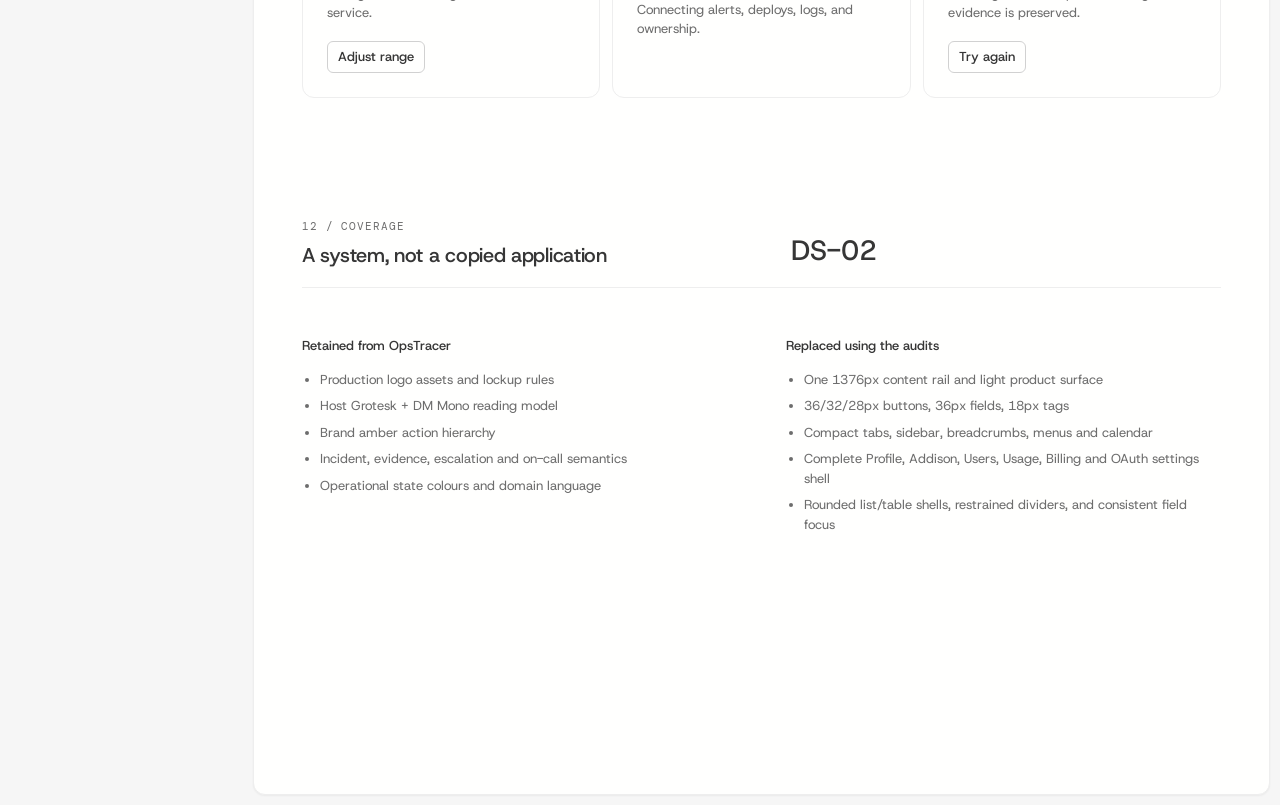
==== commit 0f0af7de: "Sync with product, fix ux ui incident detail, event handling, add a case incident detail with AI sup" ====
--- a/index.html
+++ b/index.html
@@ -5,7 +5,7 @@
   <meta name="viewport" content="width=device-width, initial-scale=1">
   <meta name="color-scheme" content="light">
   <title>OpsTracer — Product UI system</title>
-  <link rel="stylesheet" href="summation-app.css">
+  <link rel="stylesheet" href="summation-app.css?v=2">
   <style>
   /* icon-tokens:start — generated by tools/build-icons.mjs, do not hand-edit */
 /* Icon tokens. One outline family, delivered as white-alpha data-URI masks.
@@ -153,10 +153,10 @@
         </section>
 
         <section class="doc-section" id="navigation">
-          <div class="section-heading"><div><p class="eyebrow">05 / NAVIGATION</p><h2>State through compact surface switches</h2></div><p>Sidebar, tabs, segments, breadcrumbs, pagination and date navigation share the same quiet active fill.</p></div>
+          <div class="section-heading"><div><p class="eyebrow">05 / NAVIGATION</p><h2>State through compact, legible navigation</h2></div><p>Tabs use a consistent underline, while segments keep their quiet active fill so navigation and local controls remain distinct.</p></div>
           <div class="specimen-grid two">
             <article class="specimen nav-specimen"><div class="specimen-head"><strong>Sidebar</strong><code>252px / rows 30px</code></div><nav class="mini-nav" aria-label="Navigation specimen"><a href="#navigation"><span class="icon icon-grid"></span>Services</a><a class="is-active" href="#navigation"><span class="icon icon-alert"></span>Incidents</a><a href="#navigation"><span class="icon icon-users"></span>On-call</a><a href="#navigation"><span class="icon icon-deploy"></span>Automations</a></nav></article>
-            <article class="specimen"><div class="specimen-head"><strong>Tabs, segments and range</strong><code>32px / item 28px</code></div><div class="tabs" role="tablist"><button class="is-active" role="tab" aria-selected="true">Overview</button><button role="tab">Incidents <span class="count">3</span></button><button role="tab">Escalation</button><button role="tab">Settings</button></div><div class="segmented" aria-label="Density"><button class="is-active">Comfortable</button><button>Condensed</button></div><div class="breadcrumb-sample"><a href="#navigation">Services</a><span>/</span><a href="#navigation">Checkout API</a><span>/</span><strong>Incidents</strong></div><div class="date-toolbar"><button class="icon-button large" aria-label="Previous week"><span class="icon icon-arrow-left"></span></button><button class="icon-button large" aria-label="Choose date"><span class="icon icon-calendar"></span></button><strong>07–13 Sep 2026</strong><button class="icon-button large" aria-label="Next week"><span class="icon icon-arrow-right"></span></button></div></article>
+            <article class="specimen"><div class="specimen-head"><strong>Tabs, segments and range</strong><code>40px / 2px active underline</code></div><div class="tabs" role="tablist"><button class="is-active" role="tab" aria-selected="true">Overview</button><button role="tab">Incidents <span class="count">3</span></button><button role="tab">Escalation</button><button role="tab">Settings</button></div><div class="segmented" aria-label="Density"><button class="is-active">Comfortable</button><button>Condensed</button></div><div class="breadcrumb-sample"><a href="#navigation">Services</a><span>/</span><a href="#navigation">Checkout API</a><span>/</span><strong>Incidents</strong></div><div class="date-toolbar"><button class="icon-button large" aria-label="Previous week"><span class="icon icon-arrow-left"></span></button><button class="icon-button large" aria-label="Choose date"><span class="icon icon-calendar"></span></button><strong>07–13 Sep 2026</strong><button class="icon-button large" aria-label="Next week"><span class="icon icon-arrow-right"></span></button></div></article>
           </div>
         </section>
 
--- a/summation-app.css
+++ b/summation-app.css
@@ -129,19 +129,22 @@
 .mini-nav{display:grid;gap:2px}
 .mini-nav a{width:228px;cursor:pointer}
 .mini-nav .icon{width:14px;height:14px}
-.tabs{height:32px;padding:2px;display:flex;align-items:center;gap:2px;width:max-content;border-radius:8px;background:var(--component)}
-.tabs button{height:28px;padding:0 9px;border-radius:6px;color:var(--muted)}
-.tabs button.is-active{background:var(--surface);color:var(--text);font-weight:500;box-shadow:var(--shadow-card)}
+.tabs{height:40px;padding:0;display:flex;align-items:center;gap:16px;width:100%;overflow-x:auto;border-bottom:.5px solid var(--divider);background:transparent;scrollbar-width:none}
+.tabs::-webkit-scrollbar{display:none}
+.tabs button{position:relative;height:40px;padding:0 8px;border:0;border-radius:0;background:transparent;color:var(--muted);white-space:nowrap}
+.tabs button:hover{color:var(--text)}
+.tabs button.is-active{background:transparent;color:var(--text);font-weight:500;box-shadow:none}
+.tabs button.is-active::after{content:"";position:absolute;right:0;bottom:-1px;left:0;height:2px;border-radius:2px 2px 0 0;background:var(--tab-accent)}
 .date-toolbar{display:grid;grid-template-columns:32px 32px minmax(150px,1fr) 32px;align-items:center;gap:8px;margin-top:36px}
 .date-toolbar strong{text-align:center;font-size:14px;line-height:20px;font-weight:500;white-space:nowrap}
 .list-specimen{width:100%}
 .list-tools{height:44px;display:flex;align-items:center;justify-content:space-between}
-.tabs.compact{height:32px}
-.tabs.compact button{height:28px}
+.tabs.compact{height:36px}
+.tabs.compact button{height:36px}
 .tool-actions{display:flex;gap:8px}
 .data-list{margin-top:10px;overflow:hidden;border:.5px solid var(--divider);border-radius:12px;background:var(--surface);box-shadow:var(--shadow-card)}
 .data-head,.data-row{display:grid;grid-template-columns:2.2fr 1fr 1fr 1fr;gap:20px;align-items:center}
-.data-head{height:40px;padding:0 16px;border-bottom:.5px solid var(--divider);background:var(--surface-subtle);color:var(--muted);font-size:12px}
+.data-head{height:40px;padding:0 16px;border-bottom:.5px solid var(--divider);background:var(--table-head-bg);color:var(--muted);font-size:12px}
 .data-row{height:78px;padding:16px;border-bottom:.5px solid var(--divider)}
 .data-row:hover{background:var(--surface-subtle)}
 .data-row b,.data-row small{display:block}
@@ -273,7 +276,7 @@
 .settings-member-table,.settings-usage-table{overflow:hidden;border:.5px solid var(--divider);border-radius:12px}
 .settings-member-table>[role="row"],.settings-usage-table>[role="row"]{display:grid;align-items:center;gap:12px;border-bottom:.5px solid var(--divider)}
 .settings-member-table>[role="row"]{grid-template-columns:2fr 1fr 1.1fr .8fr 24px;min-width:700px;min-height:58px;padding:8px 16px}
-.settings-member-table>[role="row"]:first-child,.settings-usage-table>[role="row"]:first-child{min-height:40px;background:var(--surface-subtle);color:var(--muted);font-size:12px}
+.settings-member-table>[role="row"]:first-child,.settings-usage-table>[role="row"]:first-child{min-height:40px;background:var(--table-head-bg);color:var(--muted);font-size:12px}
 .settings-member-table>[role="row"]:last-child,.settings-usage-table>[role="row"]:last-child{border-bottom:0}
 .settings-member-table [role="cell"]:first-child{display:flex;align-items:center;gap:10px}
 .settings-member-table [role="cell"]>b{width:32px;height:32px;display:grid;place-items:center;border-radius:50%;background:var(--component);font-size:11px;font-weight:500}
@@ -400,9 +403,11 @@
 .source-row small,.source-row em{color:var(--muted);font-style:normal}
 .source-panel footer{margin-top:auto;padding:13px 20px;color:var(--amber);font-weight:500}
 .incident-feed{overflow:hidden;border:.5px solid var(--divider);border-radius:12px;background:var(--surface);box-shadow:var(--shadow-card)}
-.incident-tabs{height:52px;padding:10px 12px;display:flex;align-items:center;gap:2px;border-bottom:.5px solid var(--divider);background:var(--surface-subtle)}
-.incident-tabs>button:not(.button){height:28px;padding:0 9px;border:0;border-radius:6px;background:transparent;color:var(--muted)}
-.incident-tabs>button.is-active{background:var(--surface);color:var(--text);font-weight:500;box-shadow:var(--shadow-card)}
+.incident-tabs{height:40px;padding:0 12px;display:flex;align-items:center;gap:16px;border-bottom:.5px solid var(--divider);background:transparent}
+.incident-tabs>button:not(.button){position:relative;height:40px;padding:0 8px;border:0;border-radius:0;background:transparent;color:var(--muted)}
+.incident-tabs>button:not(.button):hover{color:var(--text)}
+.incident-tabs>button.is-active{background:transparent;color:var(--text);font-weight:500;box-shadow:none}
+.incident-tabs>button.is-active::after{content:"";position:absolute;right:0;bottom:-1px;left:0;height:2px;border-radius:2px 2px 0 0;background:var(--tab-accent)}
 .incident-tabs>span{flex:1}
 .incident-row{min-height:118px;padding:18px 20px;display:grid;grid-template-columns:40px minmax(0,1fr) 16px;align-items:start;gap:12px}
 .incident-row>.state-icon{width:40px;height:40px}
@@ -416,7 +421,7 @@
 .app-row-grid{display:grid;grid-template-columns:1fr 1.45fr;gap:16px}
 .schedule-table,.settings-table{overflow:hidden;border:.5px solid var(--divider);border-radius:12px;background:var(--surface);box-shadow:var(--shadow-card)}
 .app-table-head,.app-table-row{min-height:47px;padding:0 12px;display:grid;grid-template-columns:1.5fr 1.5fr .8fr .6fr;align-items:center;gap:12px}
-.app-table-head{border-bottom:.5px solid var(--divider);background:var(--surface-subtle);font-weight:500}
+.app-table-head{border-bottom:.5px solid var(--divider);background:var(--table-head-bg);font-weight:500}
 .app-table-row strong{font-weight:500}
 .settings-table>header{min-height:72px;margin:0;padding:16px 20px;display:flex;align-items:center;justify-content:space-between;gap:20px;border-bottom:.5px solid var(--divider);background:var(--surface-subtle)}
 .settings-table h3,.settings-table p{margin:0}
@@ -556,5 +561,5 @@
 .evidence-panel>header,.evidence-panel>footer{padding-inline:16px}
 .evidence-list{padding:16px}
 .evidence-list li{--timeline-time:46px;--timeline-track:16px;--timeline-track-center:8px;--timeline-gap:8px;grid-template-columns:var(--timeline-time) var(--timeline-track) minmax(0,1fr);column-gap:var(--timeline-gap)}}
-@media(max-width:820px){.button:not(.small),.icon-button{min-width:44px;min-height:44px}.side-link{min-height:44px}.tabs{height:44px}.tabs button,.tabs.compact button{height:40px}.incident-tabs{height:60px}.incident-tabs>button:not(.button){height:40px}}
+@media(max-width:820px){.button:not(.small),.icon-button{min-width:44px;min-height:44px}.side-link{min-height:44px}.tabs{height:44px}.tabs button,.tabs.compact button{height:40px}.incident-tabs{height:44px}.incident-tabs>button:not(.button){height:40px}}
 @media(prefers-reduced-motion:reduce){html{scroll-behavior:auto}*,*::before,*::after{transition-duration:.01ms!important;animation-duration:.01ms!important;animation-iteration-count:1!important}}
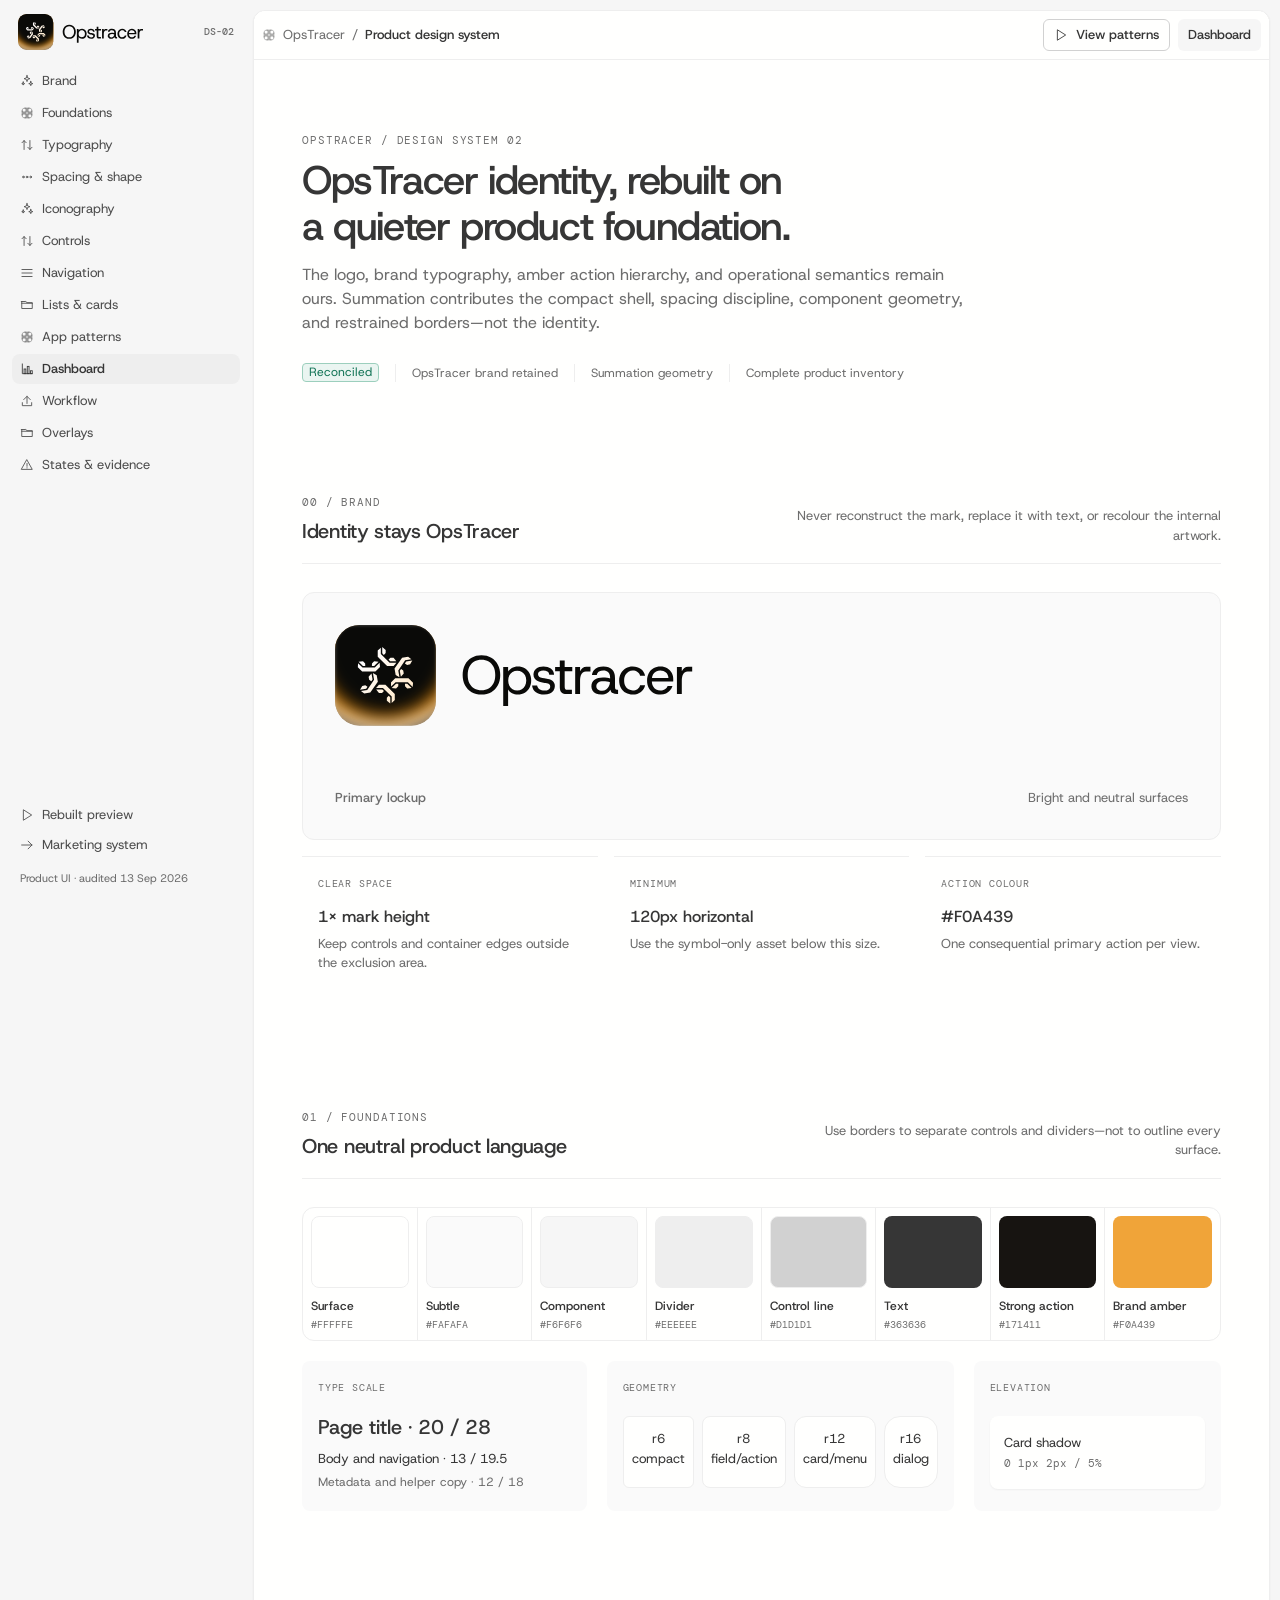
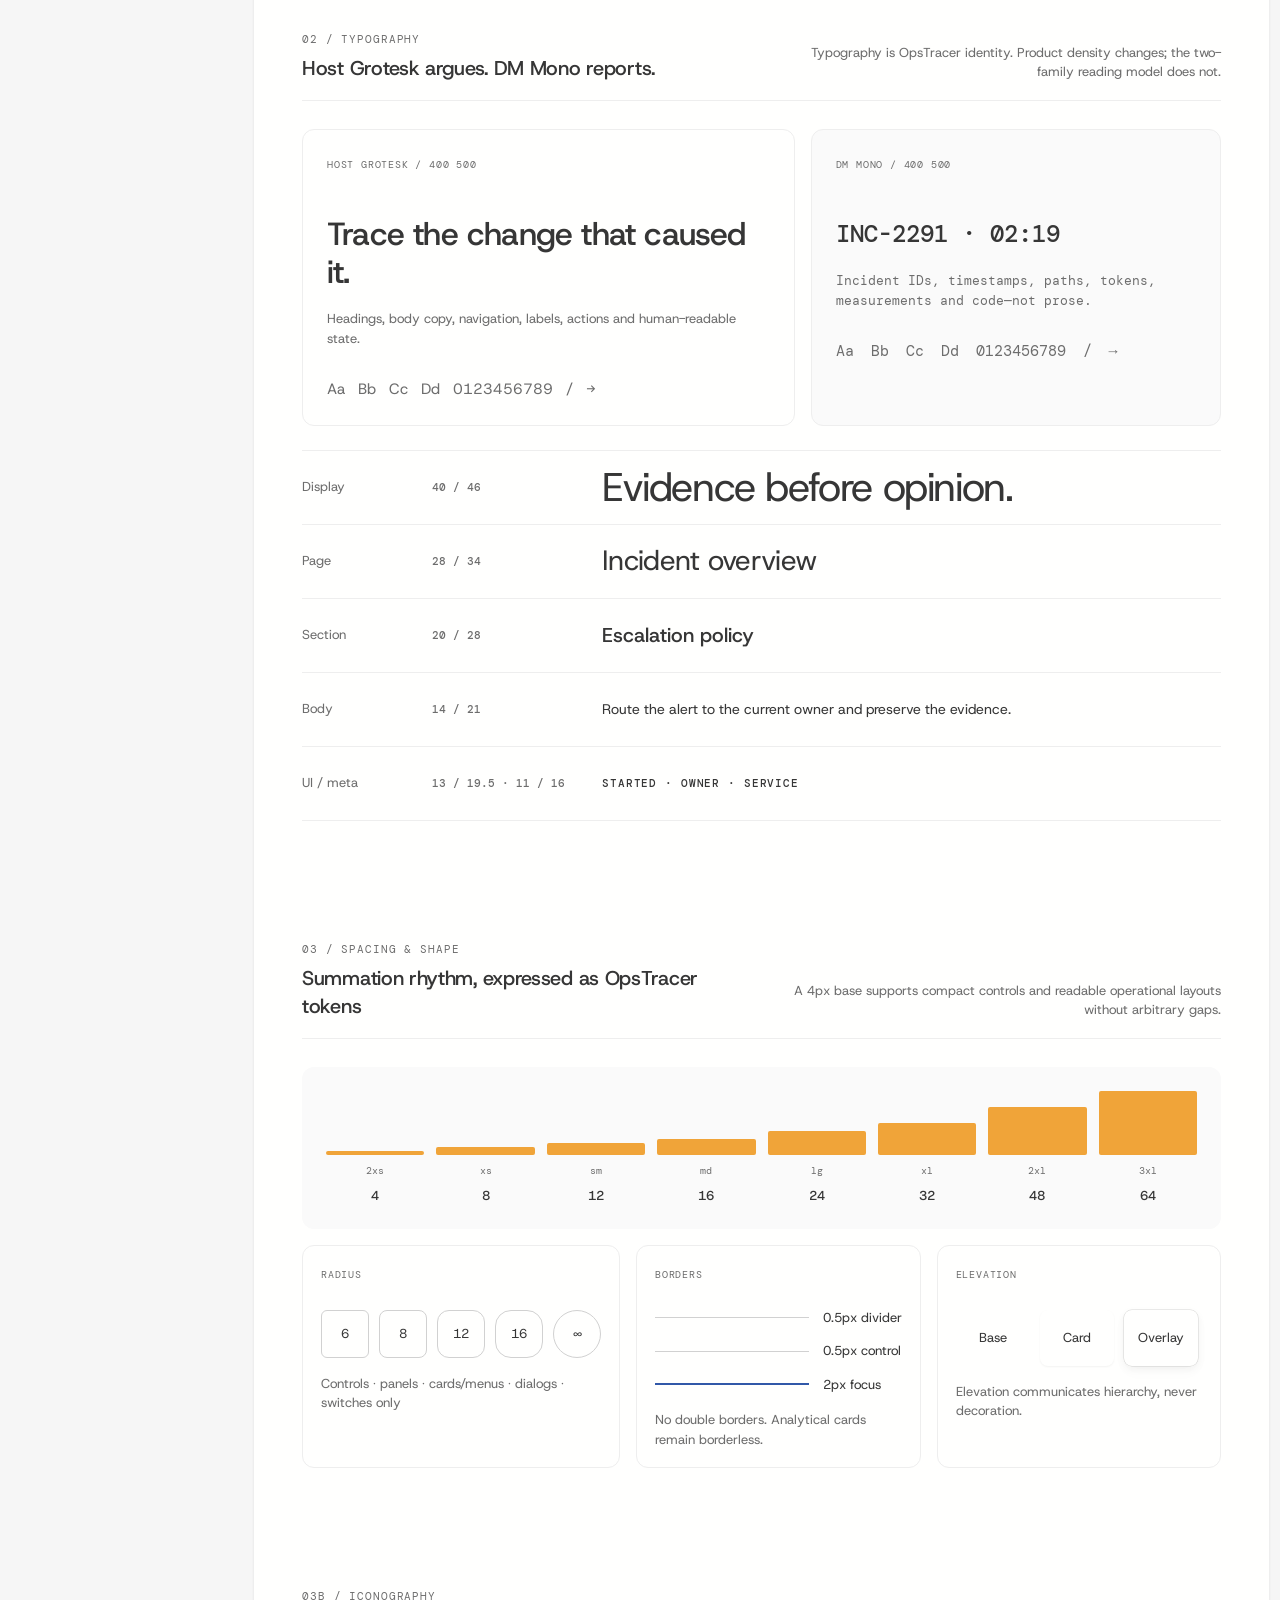
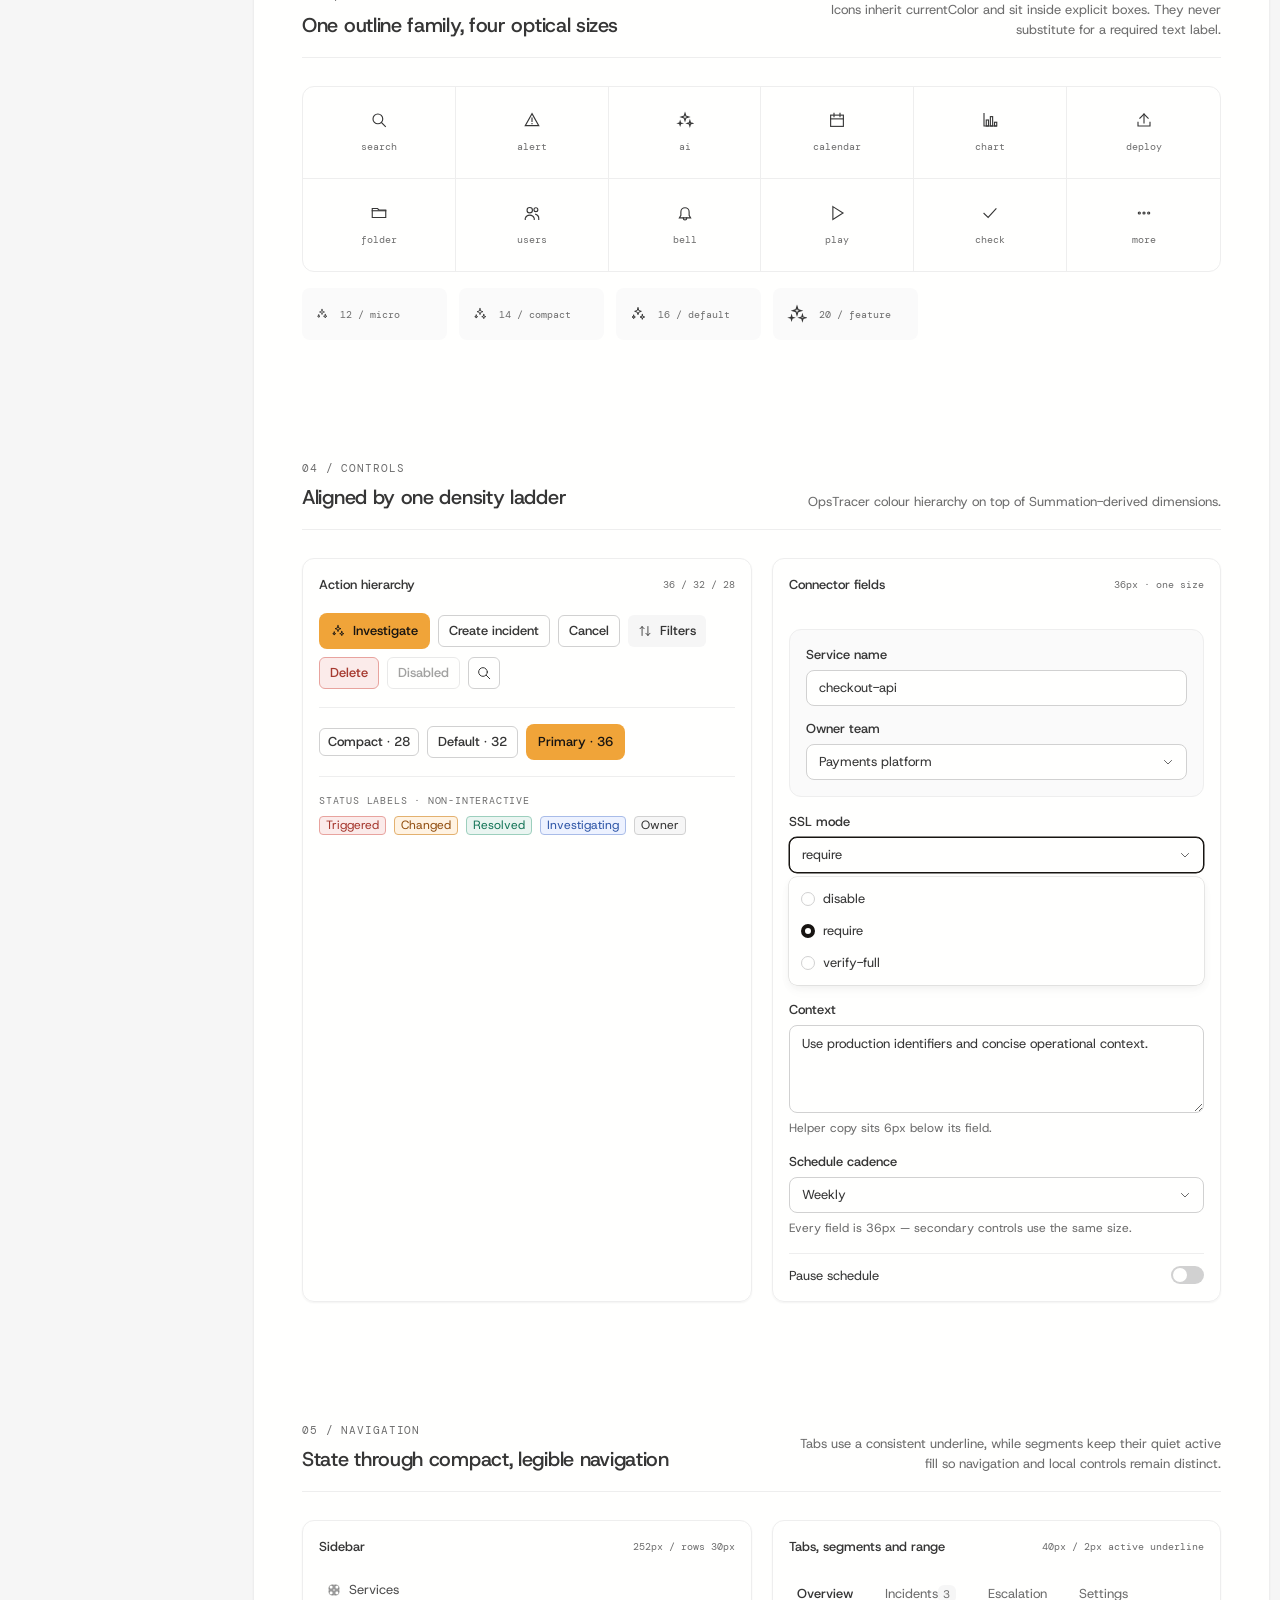
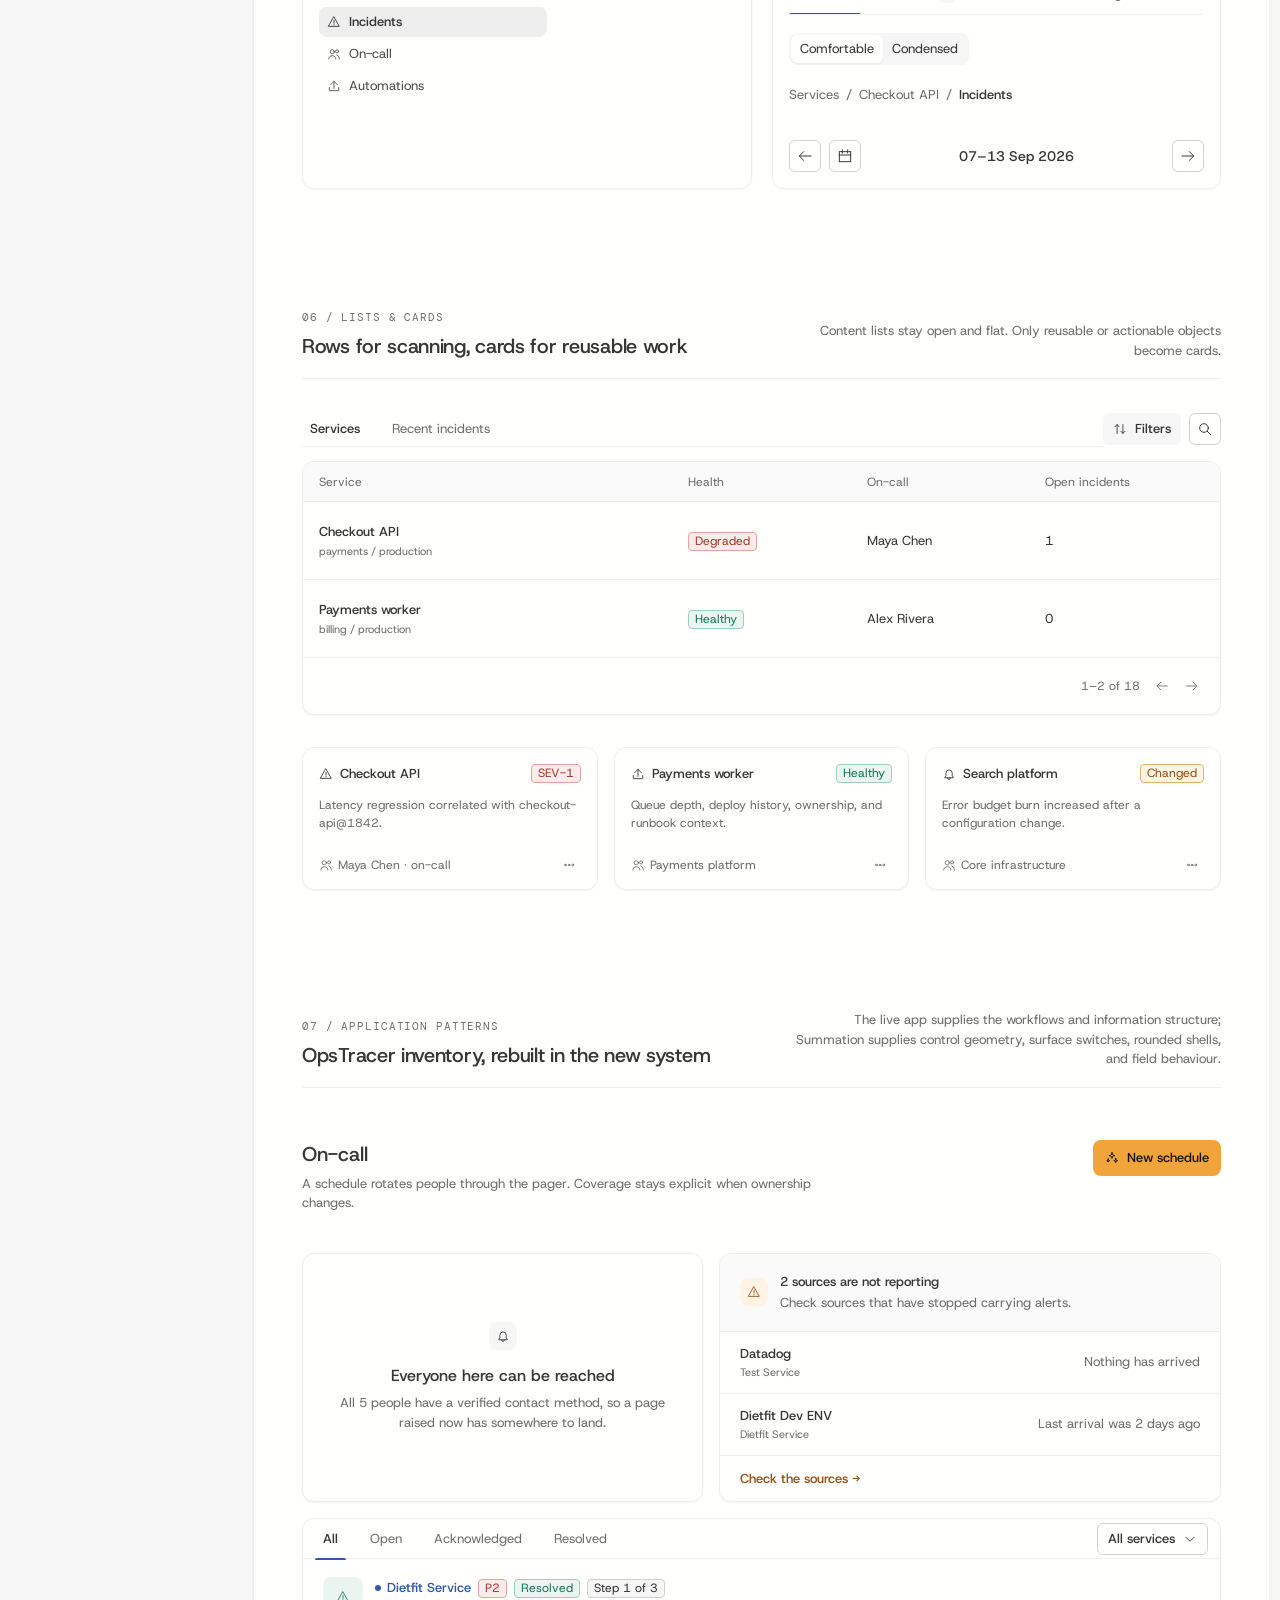
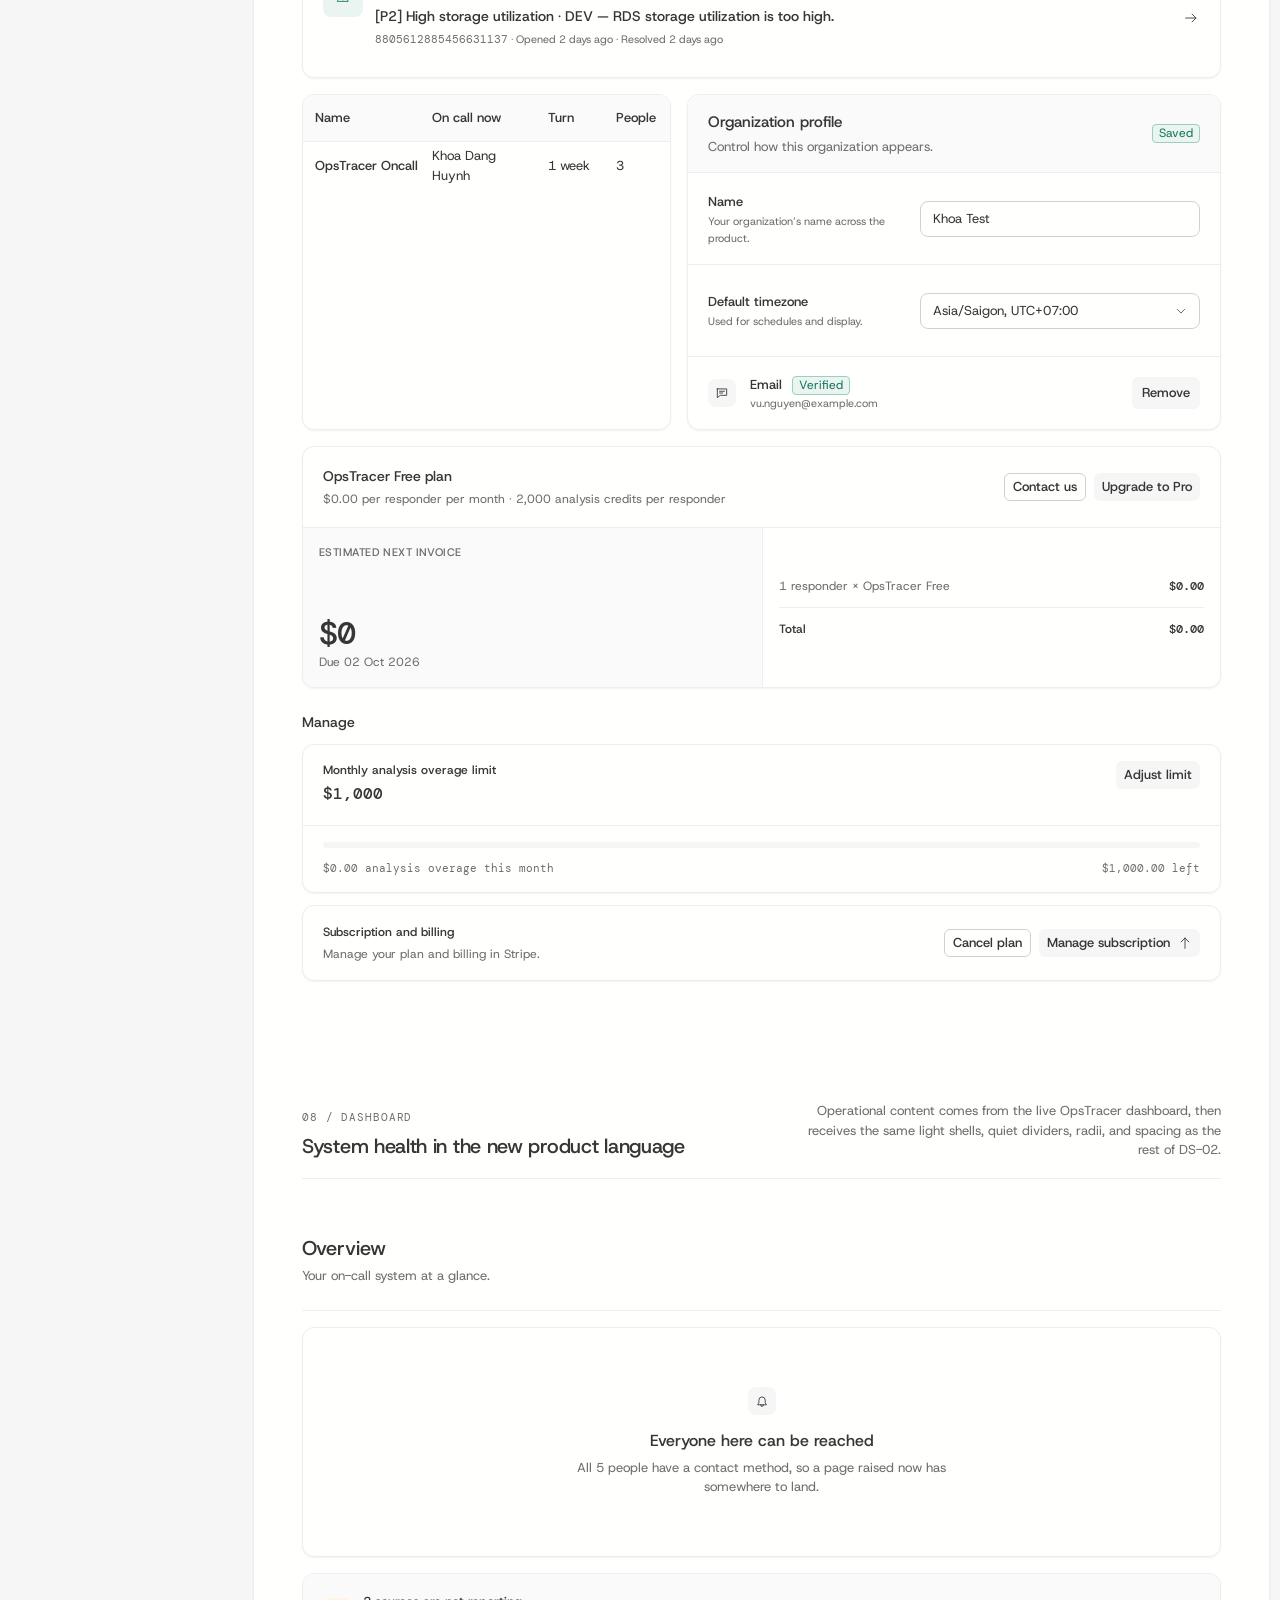
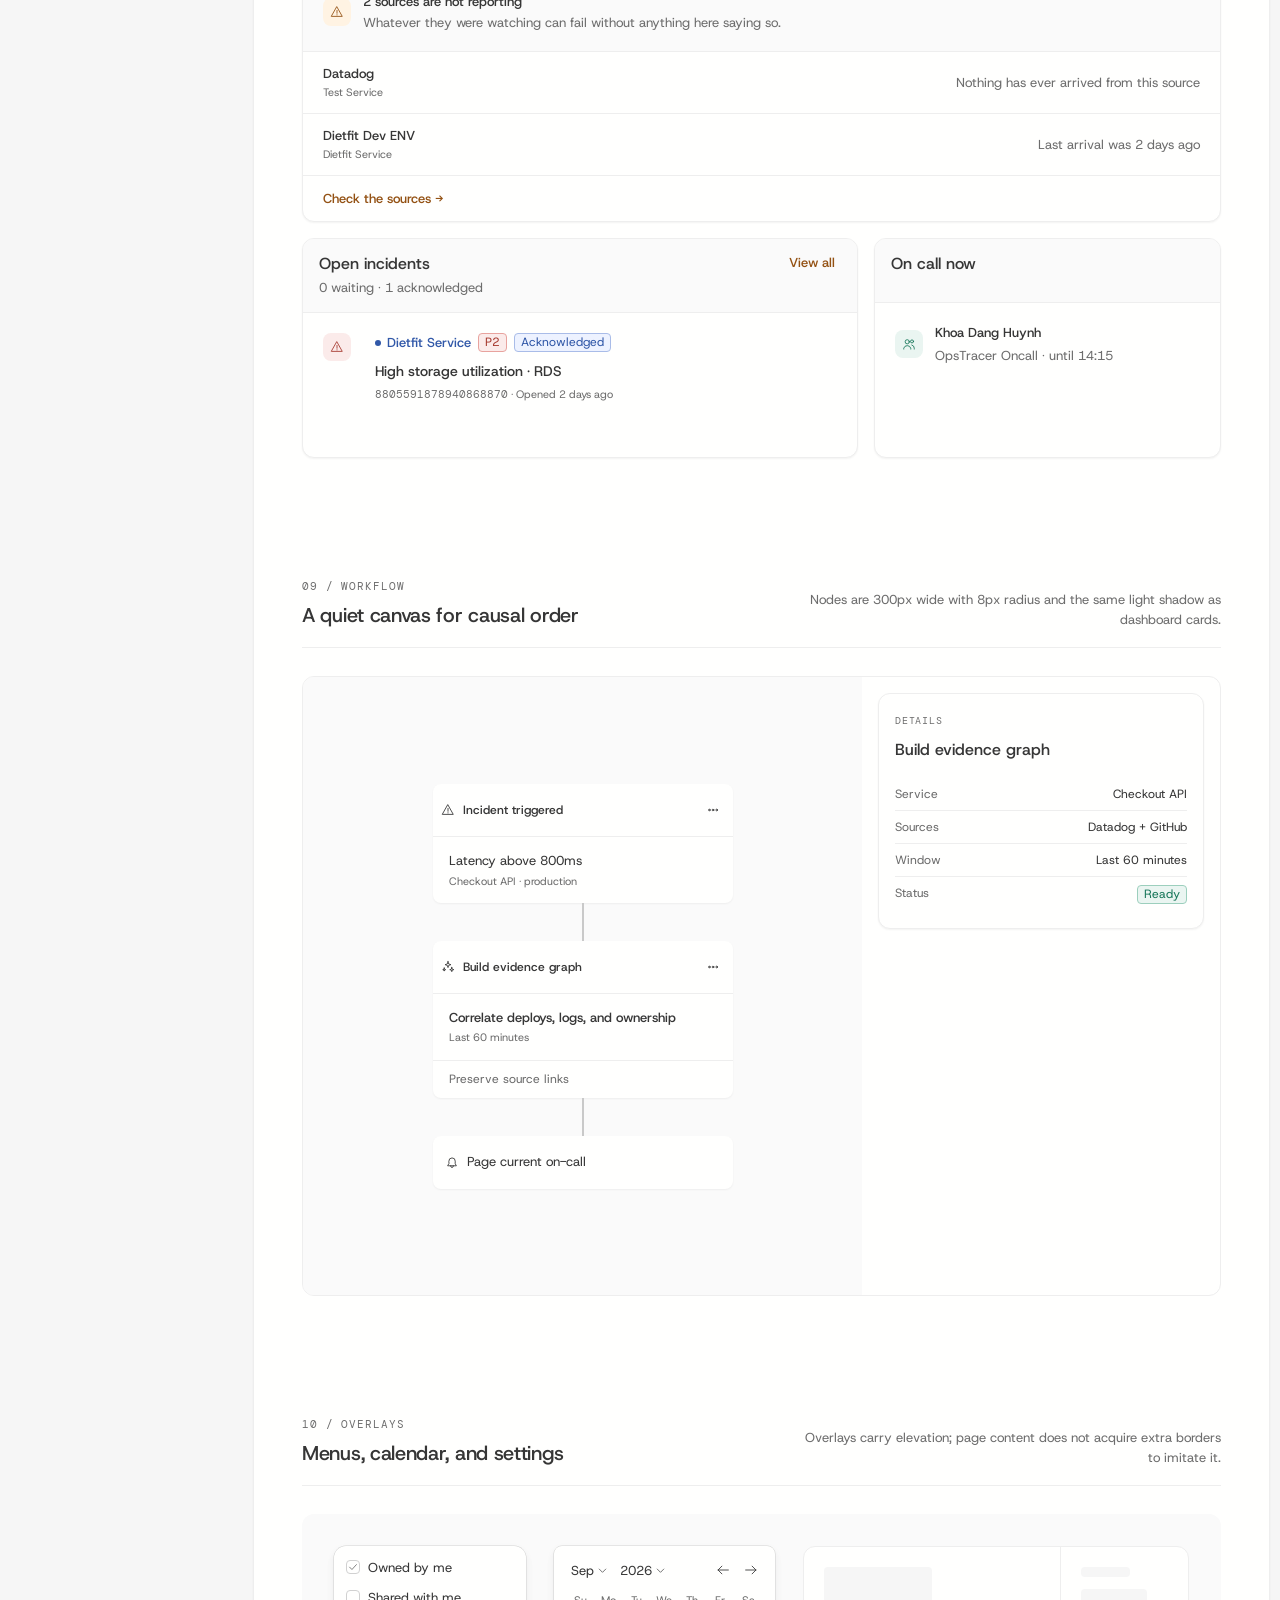
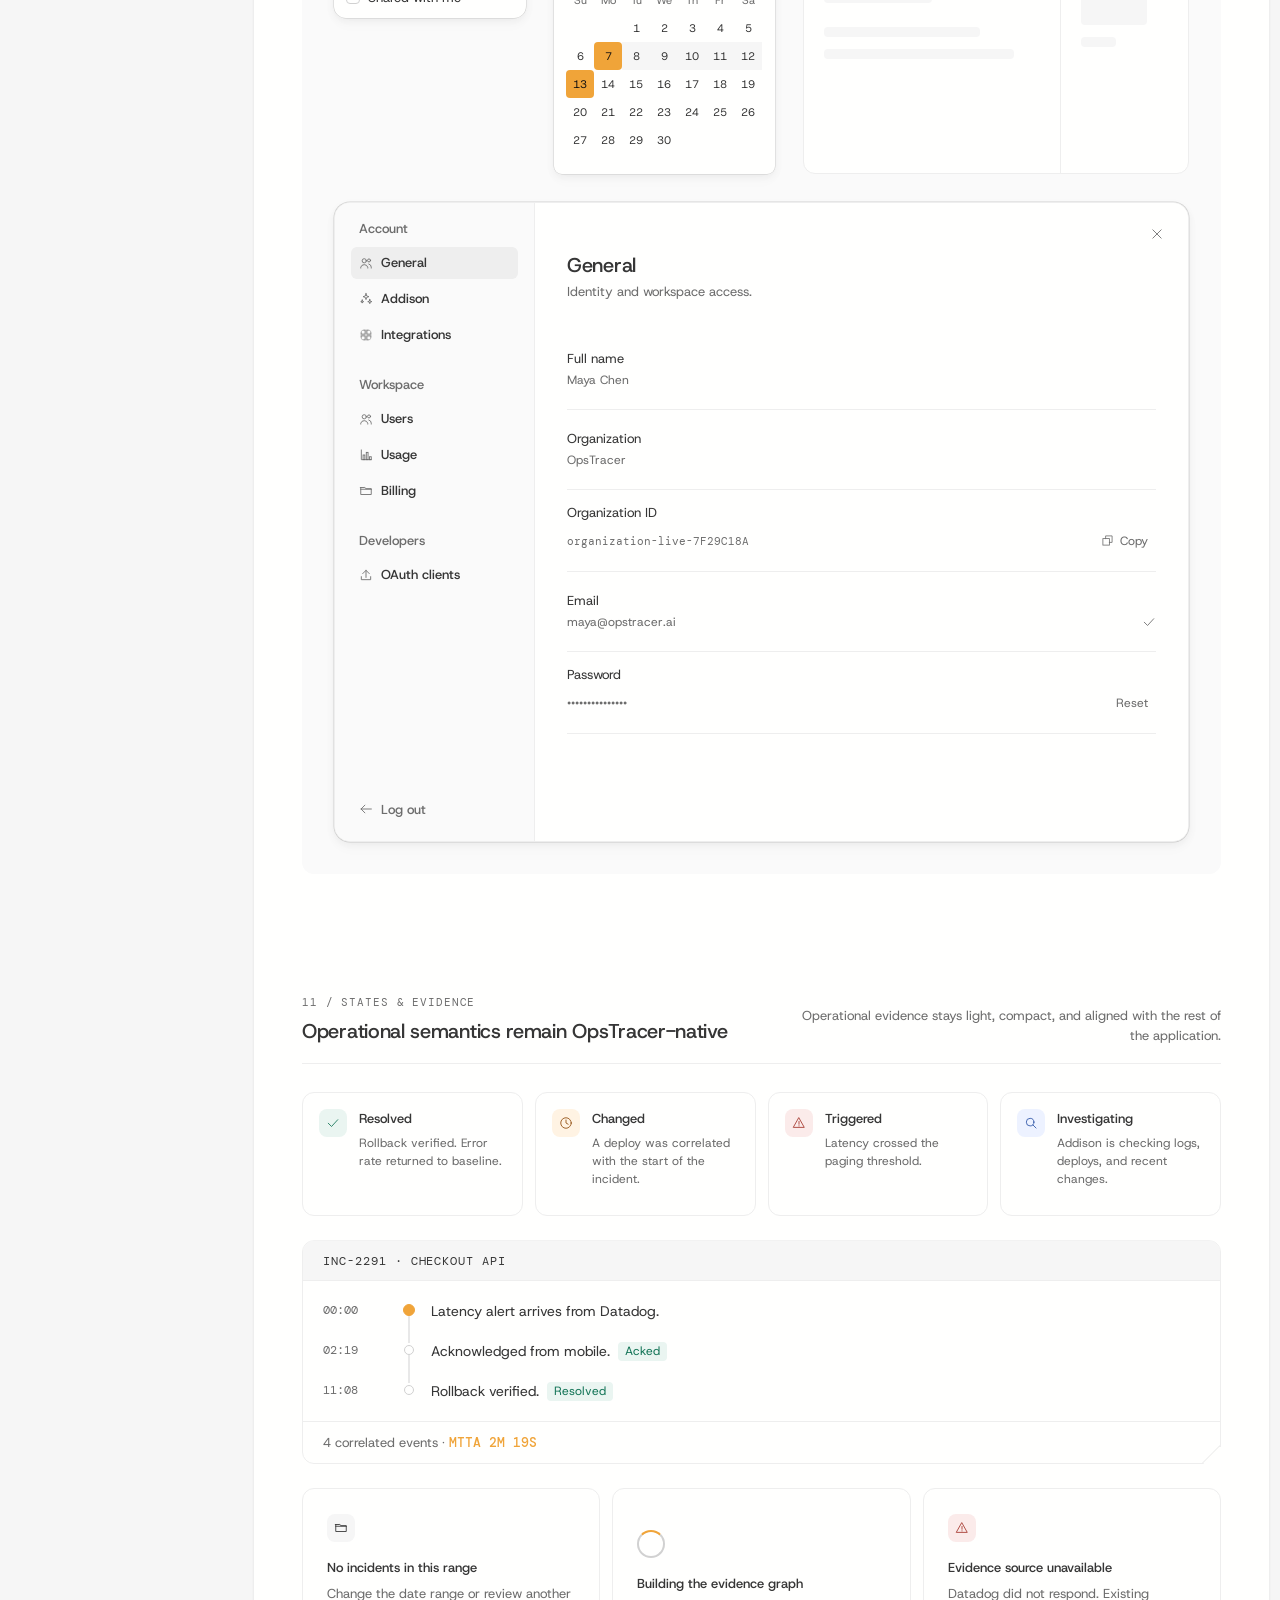
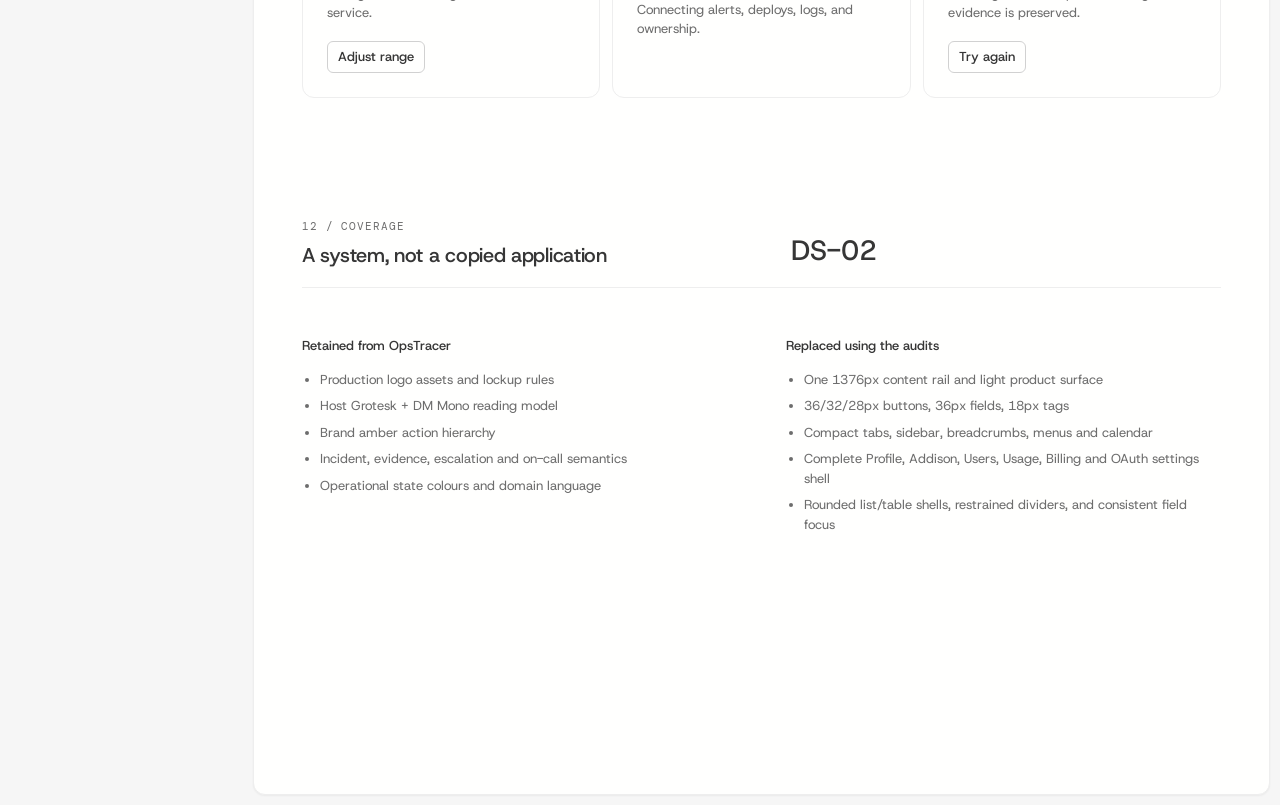
==== commit e5429811: "Sync all design incidents with new case" ====
--- a/index.html
+++ b/index.html
@@ -5,7 +5,7 @@
   <meta name="viewport" content="width=device-width, initial-scale=1">
   <meta name="color-scheme" content="light">
   <title>OpsTracer — Product UI system</title>
-  <link rel="stylesheet" href="summation-app.css?v=2">
+  <link rel="stylesheet" href="summation-app.css?v=3">
   <style>
   /* icon-tokens:start — generated by tools/build-icons.mjs, do not hand-edit */
 /* Icon tokens. One outline family, delivered as white-alpha data-URI masks.
--- a/summation-app.css
+++ b/summation-app.css
@@ -1,4 +1,4 @@
-@import url("design-tokens.css");
+@import url("design-tokens.css?v=24");
 @import url("billing-system.css");
 *{box-sizing:border-box}
 html{scroll-behavior:smooth;background:var(--component);font-kerning:normal}
@@ -94,7 +94,7 @@
 .icon-button .icon{width:16px;height:16px}
 .icon-button.small .icon{width:14px;height:14px}
 .icon{display:inline-block;flex:none;width:14px;height:14px;background:currentColor;-webkit-mask:var(--icon) center/contain no-repeat;mask:var(--icon) center/contain no-repeat}
-.tag{min-height:18px;padding:0 6px;border:.5px solid var(--border);border-radius:6px;background:var(--component);display:inline-flex;align-items:center;justify-content:center;vertical-align:middle;color:var(--text);font-size:12px;line-height:17px;font-weight:400;font-style:normal;white-space:nowrap}
+.tag{min-height:18px;padding:0 6px;border:.5px solid var(--border);border-radius:var(--tag-radius);background:var(--component);display:inline-flex;align-items:center;justify-content:center;vertical-align:middle;color:var(--text);font-size:12px;line-height:17px;font-weight:400;font-style:normal;white-space:nowrap}
 .tag.success{color:var(--green);border-color:var(--green-line);background:var(--green-bg)}
 .tag.danger{color:var(--red);border-color:var(--red-line);background:var(--red-bg)}
 .tag.warning{color:var(--amber);border-color:var(--amber-line);background:var(--amber-bg)}
